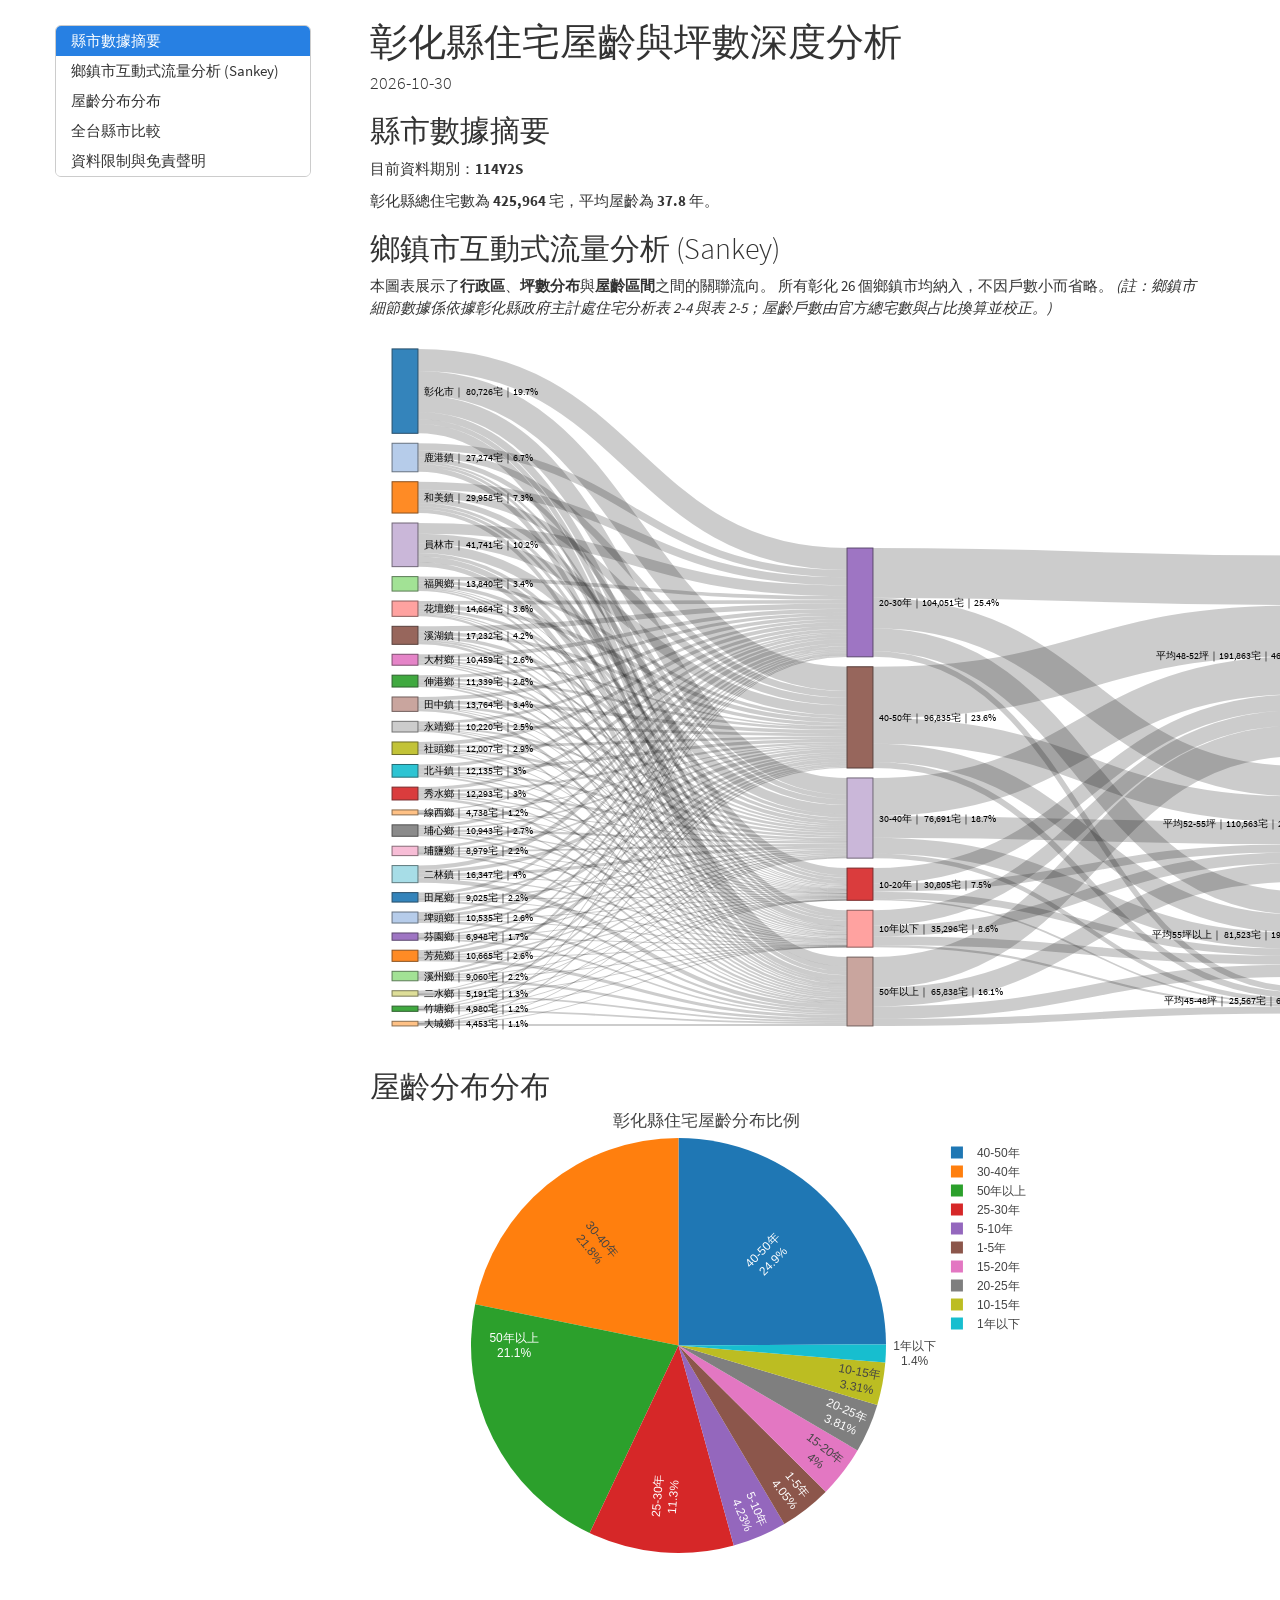
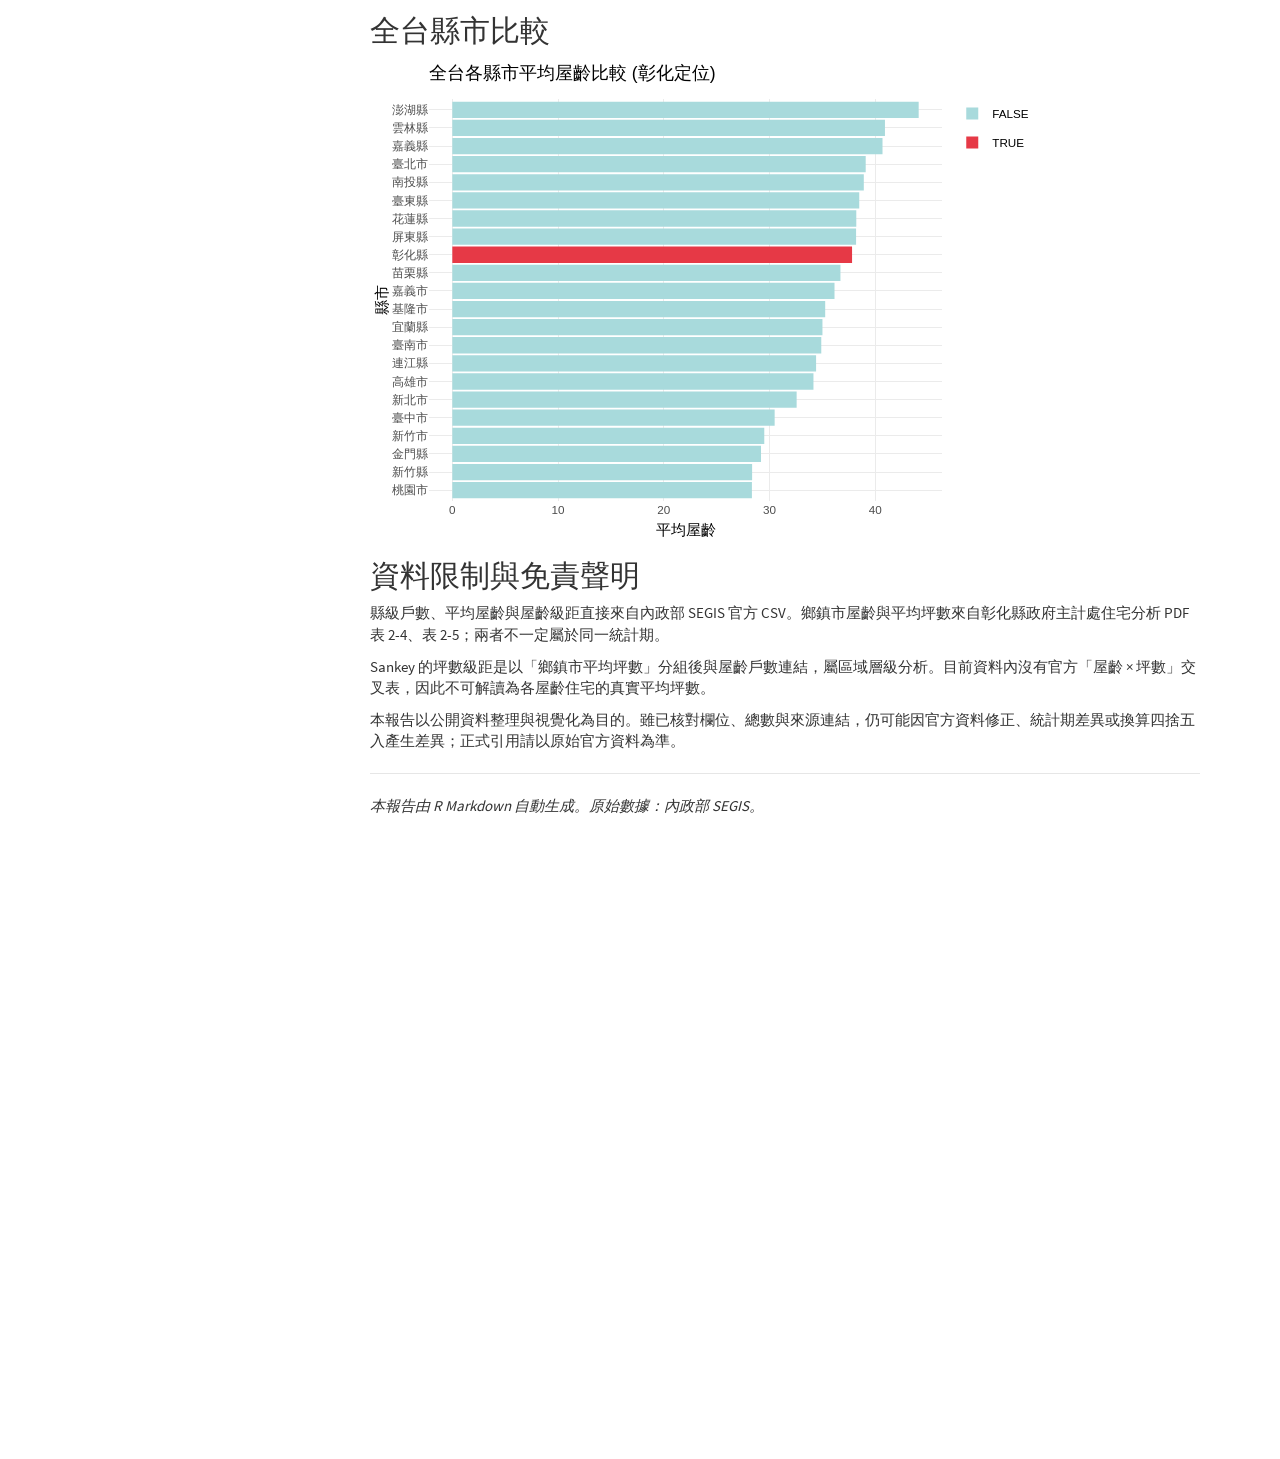
==== report.html @ a86b0c8d "Update SEGIS housing data and R report" ====
<!DOCTYPE html>

<html>

<head>

<meta charset="utf-8" />
<meta name="generator" content="pandoc" />
<meta http-equiv="X-UA-Compatible" content="IE=EDGE" />



<meta name="date" content="2026-10-30" />

<title>彰化縣住宅屋齡與坪數深度分析</title>

<script>// Pandoc 2.9 adds attributes on both header and div. We remove the former (to
// be compatible with the behavior of Pandoc < 2.8).
document.addEventListener('DOMContentLoaded', function(e) {
  var hs = document.querySelectorAll("div.section[class*='level'] > :first-child");
  var i, h, a;
  for (i = 0; i < hs.length; i++) {
    h = hs[i];
    if (!/^h[1-6]$/i.test(h.tagName)) continue;  // it should be a header h1-h6
    a = h.attributes;
    while (a.length > 0) h.removeAttribute(a[0].name);
  }
});
</script>
<script>/*! jQuery v3.6.0 | (c) OpenJS Foundation and other contributors | jquery.org/license */
!function(e,t){"use strict";"object"==typeof module&&"object"==typeof module.exports?module.exports=e.document?t(e,!0):function(e){if(!e.document)throw new Error("jQuery requires a window with a document");return t(e)}:t(e)}("undefined"!=typeof window?window:this,function(C,e){"use strict";var t=[],r=Object.getPrototypeOf,s=t.slice,g=t.flat?function(e){return t.flat.call(e)}:function(e){return t.concat.apply([],e)},u=t.push,i=t.indexOf,n={},o=n.toString,v=n.hasOwnProperty,a=v.toString,l=a.call(Object),y={},m=function(e){return"function"==typeof e&&"number"!=typeof e.nodeType&&"function"!=typeof e.item},x=function(e){return null!=e&&e===e.window},E=C.document,c={type:!0,src:!0,nonce:!0,noModule:!0};function b(e,t,n){var r,i,o=(n=n||E).createElement("script");if(o.text=e,t)for(r in c)(i=t[r]||t.getAttribute&&t.getAttribute(r))&&o.setAttribute(r,i);n.head.appendChild(o).parentNode.removeChild(o)}function w(e){return null==e?e+"":"object"==typeof e||"function"==typeof e?n[o.call(e)]||"object":typeof e}var f="3.6.0",S=function(e,t){return new S.fn.init(e,t)};function p(e){var t=!!e&&"length"in e&&e.length,n=w(e);return!m(e)&&!x(e)&&("array"===n||0===t||"number"==typeof t&&0<t&&t-1 in e)}S.fn=S.prototype={jquery:f,constructor:S,length:0,toArray:function(){return s.call(this)},get:function(e){return null==e?s.call(this):e<0?this[e+this.length]:this[e]},pushStack:function(e){var t=S.merge(this.constructor(),e);return t.prevObject=this,t},each:function(e){return S.each(this,e)},map:function(n){return this.pushStack(S.map(this,function(e,t){return n.call(e,t,e)}))},slice:function(){return this.pushStack(s.apply(this,arguments))},first:function(){return this.eq(0)},last:function(){return this.eq(-1)},even:function(){return this.pushStack(S.grep(this,function(e,t){return(t+1)%2}))},odd:function(){return this.pushStack(S.grep(this,function(e,t){return t%2}))},eq:function(e){var t=this.length,n=+e+(e<0?t:0);return this.pushStack(0<=n&&n<t?[this[n]]:[])},end:function(){return this.prevObject||this.constructor()},push:u,sort:t.sort,splice:t.splice},S.extend=S.fn.extend=function(){var e,t,n,r,i,o,a=arguments[0]||{},s=1,u=arguments.length,l=!1;for("boolean"==typeof a&&(l=a,a=arguments[s]||{},s++),"object"==typeof a||m(a)||(a={}),s===u&&(a=this,s--);s<u;s++)if(null!=(e=arguments[s]))for(t in e)r=e[t],"__proto__"!==t&&a!==r&&(l&&r&&(S.isPlainObject(r)||(i=Array.isArray(r)))?(n=a[t],o=i&&!Array.isArray(n)?[]:i||S.isPlainObject(n)?n:{},i=!1,a[t]=S.extend(l,o,r)):void 0!==r&&(a[t]=r));return a},S.extend({expando:"jQuery"+(f+Math.random()).replace(/\D/g,""),isReady:!0,error:function(e){throw new Error(e)},noop:function(){},isPlainObject:function(e){var t,n;return!(!e||"[object Object]"!==o.call(e))&&(!(t=r(e))||"function"==typeof(n=v.call(t,"constructor")&&t.constructor)&&a.call(n)===l)},isEmptyObject:function(e){var t;for(t in e)return!1;return!0},globalEval:function(e,t,n){b(e,{nonce:t&&t.nonce},n)},each:function(e,t){var n,r=0;if(p(e)){for(n=e.length;r<n;r++)if(!1===t.call(e[r],r,e[r]))break}else for(r in e)if(!1===t.call(e[r],r,e[r]))break;return e},makeArray:function(e,t){var n=t||[];return null!=e&&(p(Object(e))?S.merge(n,"string"==typeof e?[e]:e):u.call(n,e)),n},inArray:function(e,t,n){return null==t?-1:i.call(t,e,n)},merge:function(e,t){for(var n=+t.length,r=0,i=e.length;r<n;r++)e[i++]=t[r];return e.length=i,e},grep:function(e,t,n){for(var r=[],i=0,o=e.length,a=!n;i<o;i++)!t(e[i],i)!==a&&r.push(e[i]);return r},map:function(e,t,n){var r,i,o=0,a=[];if(p(e))for(r=e.length;o<r;o++)null!=(i=t(e[o],o,n))&&a.push(i);else for(o in e)null!=(i=t(e[o],o,n))&&a.push(i);return g(a)},guid:1,support:y}),"function"==typeof Symbol&&(S.fn[Symbol.iterator]=t[Symbol.iterator]),S.each("Boolean Number String Function Array Date RegExp Object Error Symbol".split(" "),function(e,t){n["[object "+t+"]"]=t.toLowerCase()});var d=function(n){var e,d,b,o,i,h,f,g,w,u,l,T,C,a,E,v,s,c,y,S="sizzle"+1*new Date,p=n.document,k=0,r=0,m=ue(),x=ue(),A=ue(),N=ue(),j=function(e,t){return e===t&&(l=!0),0},D={}.hasOwnProperty,t=[],q=t.pop,L=t.push,H=t.push,O=t.slice,P=function(e,t){for(var n=0,r=e.length;n<r;n++)if(e[n]===t)return n;return-1},R="checked|selected|async|autofocus|autoplay|controls|defer|disabled|hidden|ismap|loop|multiple|open|readonly|required|scoped",M="[\\x20\\t\\r\\n\\f]",I="(?:\\\\[\\da-fA-F]{1,6}"+M+"?|\\\\[^\\r\\n\\f]|[\\w-]|[^\0-\\x7f])+",W="\\["+M+"*("+I+")(?:"+M+"*([*^$|!~]?=)"+M+"*(?:'((?:\\\\.|[^\\\\'])*)'|\"((?:\\\\.|[^\\\\\"])*)\"|("+I+"))|)"+M+"*\\]",F=":("+I+")(?:\\((('((?:\\\\.|[^\\\\'])*)'|\"((?:\\\\.|[^\\\\\"])*)\")|((?:\\\\.|[^\\\\()[\\]]|"+W+")*)|.*)\\)|)",B=new RegExp(M+"+","g"),$=new RegExp("^"+M+"+|((?:^|[^\\\\])(?:\\\\.)*)"+M+"+$","g"),_=new RegExp("^"+M+"*,"+M+"*"),z=new RegExp("^"+M+"*([>+~]|"+M+")"+M+"*"),U=new RegExp(M+"|>"),X=new RegExp(F),V=new RegExp("^"+I+"$"),G={ID:new RegExp("^#("+I+")"),CLASS:new RegExp("^\\.("+I+")"),TAG:new RegExp("^("+I+"|[*])"),ATTR:new RegExp("^"+W),PSEUDO:new RegExp("^"+F),CHILD:new RegExp("^:(only|first|last|nth|nth-last)-(child|of-type)(?:\\("+M+"*(even|odd|(([+-]|)(\\d*)n|)"+M+"*(?:([+-]|)"+M+"*(\\d+)|))"+M+"*\\)|)","i"),bool:new RegExp("^(?:"+R+")$","i"),needsContext:new RegExp("^"+M+"*[>+~]|:(even|odd|eq|gt|lt|nth|first|last)(?:\\("+M+"*((?:-\\d)?\\d*)"+M+"*\\)|)(?=[^-]|$)","i")},Y=/HTML$/i,Q=/^(?:input|select|textarea|button)$/i,J=/^h\d$/i,K=/^[^{]+\{\s*\[native \w/,Z=/^(?:#([\w-]+)|(\w+)|\.([\w-]+))$/,ee=/[+~]/,te=new RegExp("\\\\[\\da-fA-F]{1,6}"+M+"?|\\\\([^\\r\\n\\f])","g"),ne=function(e,t){var n="0x"+e.slice(1)-65536;return t||(n<0?String.fromCharCode(n+65536):String.fromCharCode(n>>10|55296,1023&n|56320))},re=/([\0-\x1f\x7f]|^-?\d)|^-$|[^\0-\x1f\x7f-\uFFFF\w-]/g,ie=function(e,t){return t?"\0"===e?"\ufffd":e.slice(0,-1)+"\\"+e.charCodeAt(e.length-1).toString(16)+" ":"\\"+e},oe=function(){T()},ae=be(function(e){return!0===e.disabled&&"fieldset"===e.nodeName.toLowerCase()},{dir:"parentNode",next:"legend"});try{H.apply(t=O.call(p.childNodes),p.childNodes),t[p.childNodes.length].nodeType}catch(e){H={apply:t.length?function(e,t){L.apply(e,O.call(t))}:function(e,t){var n=e.length,r=0;while(e[n++]=t[r++]);e.length=n-1}}}function se(t,e,n,r){var i,o,a,s,u,l,c,f=e&&e.ownerDocument,p=e?e.nodeType:9;if(n=n||[],"string"!=typeof t||!t||1!==p&&9!==p&&11!==p)return n;if(!r&&(T(e),e=e||C,E)){if(11!==p&&(u=Z.exec(t)))if(i=u[1]){if(9===p){if(!(a=e.getElementById(i)))return n;if(a.id===i)return n.push(a),n}else if(f&&(a=f.getElementById(i))&&y(e,a)&&a.id===i)return n.push(a),n}else{if(u[2])return H.apply(n,e.getElementsByTagName(t)),n;if((i=u[3])&&d.getElementsByClassName&&e.getElementsByClassName)return H.apply(n,e.getElementsByClassName(i)),n}if(d.qsa&&!N[t+" "]&&(!v||!v.test(t))&&(1!==p||"object"!==e.nodeName.toLowerCase())){if(c=t,f=e,1===p&&(U.test(t)||z.test(t))){(f=ee.test(t)&&ye(e.parentNode)||e)===e&&d.scope||((s=e.getAttribute("id"))?s=s.replace(re,ie):e.setAttribute("id",s=S)),o=(l=h(t)).length;while(o--)l[o]=(s?"#"+s:":scope")+" "+xe(l[o]);c=l.join(",")}try{return H.apply(n,f.querySelectorAll(c)),n}catch(e){N(t,!0)}finally{s===S&&e.removeAttribute("id")}}}return g(t.replace($,"$1"),e,n,r)}function ue(){var r=[];return function e(t,n){return r.push(t+" ")>b.cacheLength&&delete e[r.shift()],e[t+" "]=n}}function le(e){return e[S]=!0,e}function ce(e){var t=C.createElement("fieldset");try{return!!e(t)}catch(e){return!1}finally{t.parentNode&&t.parentNode.removeChild(t),t=null}}function fe(e,t){var n=e.split("|"),r=n.length;while(r--)b.attrHandle[n[r]]=t}function pe(e,t){var n=t&&e,r=n&&1===e.nodeType&&1===t.nodeType&&e.sourceIndex-t.sourceIndex;if(r)return r;if(n)while(n=n.nextSibling)if(n===t)return-1;return e?1:-1}function de(t){return function(e){return"input"===e.nodeName.toLowerCase()&&e.type===t}}function he(n){return function(e){var t=e.nodeName.toLowerCase();return("input"===t||"button"===t)&&e.type===n}}function ge(t){return function(e){return"form"in e?e.parentNode&&!1===e.disabled?"label"in e?"label"in e.parentNode?e.parentNode.disabled===t:e.disabled===t:e.isDisabled===t||e.isDisabled!==!t&&ae(e)===t:e.disabled===t:"label"in e&&e.disabled===t}}function ve(a){return le(function(o){return o=+o,le(function(e,t){var n,r=a([],e.length,o),i=r.length;while(i--)e[n=r[i]]&&(e[n]=!(t[n]=e[n]))})})}function ye(e){return e&&"undefined"!=typeof e.getElementsByTagName&&e}for(e in d=se.support={},i=se.isXML=function(e){var t=e&&e.namespaceURI,n=e&&(e.ownerDocument||e).documentElement;return!Y.test(t||n&&n.nodeName||"HTML")},T=se.setDocument=function(e){var t,n,r=e?e.ownerDocument||e:p;return r!=C&&9===r.nodeType&&r.documentElement&&(a=(C=r).documentElement,E=!i(C),p!=C&&(n=C.defaultView)&&n.top!==n&&(n.addEventListener?n.addEventListener("unload",oe,!1):n.attachEvent&&n.attachEvent("onunload",oe)),d.scope=ce(function(e){return a.appendChild(e).appendChild(C.createElement("div")),"undefined"!=typeof e.querySelectorAll&&!e.querySelectorAll(":scope fieldset div").length}),d.attributes=ce(function(e){return e.className="i",!e.getAttribute("className")}),d.getElementsByTagName=ce(function(e){return e.appendChild(C.createComment("")),!e.getElementsByTagName("*").length}),d.getElementsByClassName=K.test(C.getElementsByClassName),d.getById=ce(function(e){return a.appendChild(e).id=S,!C.getElementsByName||!C.getElementsByName(S).length}),d.getById?(b.filter.ID=function(e){var t=e.replace(te,ne);return function(e){return e.getAttribute("id")===t}},b.find.ID=function(e,t){if("undefined"!=typeof t.getElementById&&E){var n=t.getElementById(e);return n?[n]:[]}}):(b.filter.ID=function(e){var n=e.replace(te,ne);return function(e){var t="undefined"!=typeof e.getAttributeNode&&e.getAttributeNode("id");return t&&t.value===n}},b.find.ID=function(e,t){if("undefined"!=typeof t.getElementById&&E){var n,r,i,o=t.getElementById(e);if(o){if((n=o.getAttributeNode("id"))&&n.value===e)return[o];i=t.getElementsByName(e),r=0;while(o=i[r++])if((n=o.getAttributeNode("id"))&&n.value===e)return[o]}return[]}}),b.find.TAG=d.getElementsByTagName?function(e,t){return"undefined"!=typeof t.getElementsByTagName?t.getElementsByTagName(e):d.qsa?t.querySelectorAll(e):void 0}:function(e,t){var n,r=[],i=0,o=t.getElementsByTagName(e);if("*"===e){while(n=o[i++])1===n.nodeType&&r.push(n);return r}return o},b.find.CLASS=d.getElementsByClassName&&function(e,t){if("undefined"!=typeof t.getElementsByClassName&&E)return t.getElementsByClassName(e)},s=[],v=[],(d.qsa=K.test(C.querySelectorAll))&&(ce(function(e){var t;a.appendChild(e).innerHTML="<a id='"+S+"'></a><select id='"+S+"-\r\\' msallowcapture=''><option selected=''></option></select>",e.querySelectorAll("[msallowcapture^='']").length&&v.push("[*^$]="+M+"*(?:''|\"\")"),e.querySelectorAll("[selected]").length||v.push("\\["+M+"*(?:value|"+R+")"),e.querySelectorAll("[id~="+S+"-]").length||v.push("~="),(t=C.createElement("input")).setAttribute("name",""),e.appendChild(t),e.querySelectorAll("[name='']").length||v.push("\\["+M+"*name"+M+"*="+M+"*(?:''|\"\")"),e.querySelectorAll(":checked").length||v.push(":checked"),e.querySelectorAll("a#"+S+"+*").length||v.push(".#.+[+~]"),e.querySelectorAll("\\\f"),v.push("[\\r\\n\\f]")}),ce(function(e){e.innerHTML="<a href='' disabled='disabled'></a><select disabled='disabled'><option/></select>";var t=C.createElement("input");t.setAttribute("type","hidden"),e.appendChild(t).setAttribute("name","D"),e.querySelectorAll("[name=d]").length&&v.push("name"+M+"*[*^$|!~]?="),2!==e.querySelectorAll(":enabled").length&&v.push(":enabled",":disabled"),a.appendChild(e).disabled=!0,2!==e.querySelectorAll(":disabled").length&&v.push(":enabled",":disabled"),e.querySelectorAll("*,:x"),v.push(",.*:")})),(d.matchesSelector=K.test(c=a.matches||a.webkitMatchesSelector||a.mozMatchesSelector||a.oMatchesSelector||a.msMatchesSelector))&&ce(function(e){d.disconnectedMatch=c.call(e,"*"),c.call(e,"[s!='']:x"),s.push("!=",F)}),v=v.length&&new RegExp(v.join("|")),s=s.length&&new RegExp(s.join("|")),t=K.test(a.compareDocumentPosition),y=t||K.test(a.contains)?function(e,t){var n=9===e.nodeType?e.documentElement:e,r=t&&t.parentNode;return e===r||!(!r||1!==r.nodeType||!(n.contains?n.contains(r):e.compareDocumentPosition&&16&e.compareDocumentPosition(r)))}:function(e,t){if(t)while(t=t.parentNode)if(t===e)return!0;return!1},j=t?function(e,t){if(e===t)return l=!0,0;var n=!e.compareDocumentPosition-!t.compareDocumentPosition;return n||(1&(n=(e.ownerDocument||e)==(t.ownerDocument||t)?e.compareDocumentPosition(t):1)||!d.sortDetached&&t.compareDocumentPosition(e)===n?e==C||e.ownerDocument==p&&y(p,e)?-1:t==C||t.ownerDocument==p&&y(p,t)?1:u?P(u,e)-P(u,t):0:4&n?-1:1)}:function(e,t){if(e===t)return l=!0,0;var n,r=0,i=e.parentNode,o=t.parentNode,a=[e],s=[t];if(!i||!o)return e==C?-1:t==C?1:i?-1:o?1:u?P(u,e)-P(u,t):0;if(i===o)return pe(e,t);n=e;while(n=n.parentNode)a.unshift(n);n=t;while(n=n.parentNode)s.unshift(n);while(a[r]===s[r])r++;return r?pe(a[r],s[r]):a[r]==p?-1:s[r]==p?1:0}),C},se.matches=function(e,t){return se(e,null,null,t)},se.matchesSelector=function(e,t){if(T(e),d.matchesSelector&&E&&!N[t+" "]&&(!s||!s.test(t))&&(!v||!v.test(t)))try{var n=c.call(e,t);if(n||d.disconnectedMatch||e.document&&11!==e.document.nodeType)return n}catch(e){N(t,!0)}return 0<se(t,C,null,[e]).length},se.contains=function(e,t){return(e.ownerDocument||e)!=C&&T(e),y(e,t)},se.attr=function(e,t){(e.ownerDocument||e)!=C&&T(e);var n=b.attrHandle[t.toLowerCase()],r=n&&D.call(b.attrHandle,t.toLowerCase())?n(e,t,!E):void 0;return void 0!==r?r:d.attributes||!E?e.getAttribute(t):(r=e.getAttributeNode(t))&&r.specified?r.value:null},se.escape=function(e){return(e+"").replace(re,ie)},se.error=function(e){throw new Error("Syntax error, unrecognized expression: "+e)},se.uniqueSort=function(e){var t,n=[],r=0,i=0;if(l=!d.detectDuplicates,u=!d.sortStable&&e.slice(0),e.sort(j),l){while(t=e[i++])t===e[i]&&(r=n.push(i));while(r--)e.splice(n[r],1)}return u=null,e},o=se.getText=function(e){var t,n="",r=0,i=e.nodeType;if(i){if(1===i||9===i||11===i){if("string"==typeof e.textContent)return e.textContent;for(e=e.firstChild;e;e=e.nextSibling)n+=o(e)}else if(3===i||4===i)return e.nodeValue}else while(t=e[r++])n+=o(t);return n},(b=se.selectors={cacheLength:50,createPseudo:le,match:G,attrHandle:{},find:{},relative:{">":{dir:"parentNode",first:!0}," ":{dir:"parentNode"},"+":{dir:"previousSibling",first:!0},"~":{dir:"previousSibling"}},preFilter:{ATTR:function(e){return e[1]=e[1].replace(te,ne),e[3]=(e[3]||e[4]||e[5]||"").replace(te,ne),"~="===e[2]&&(e[3]=" "+e[3]+" "),e.slice(0,4)},CHILD:function(e){return e[1]=e[1].toLowerCase(),"nth"===e[1].slice(0,3)?(e[3]||se.error(e[0]),e[4]=+(e[4]?e[5]+(e[6]||1):2*("even"===e[3]||"odd"===e[3])),e[5]=+(e[7]+e[8]||"odd"===e[3])):e[3]&&se.error(e[0]),e},PSEUDO:function(e){var t,n=!e[6]&&e[2];return G.CHILD.test(e[0])?null:(e[3]?e[2]=e[4]||e[5]||"":n&&X.test(n)&&(t=h(n,!0))&&(t=n.indexOf(")",n.length-t)-n.length)&&(e[0]=e[0].slice(0,t),e[2]=n.slice(0,t)),e.slice(0,3))}},filter:{TAG:function(e){var t=e.replace(te,ne).toLowerCase();return"*"===e?function(){return!0}:function(e){return e.nodeName&&e.nodeName.toLowerCase()===t}},CLASS:function(e){var t=m[e+" "];return t||(t=new RegExp("(^|"+M+")"+e+"("+M+"|$)"))&&m(e,function(e){return t.test("string"==typeof e.className&&e.className||"undefined"!=typeof e.getAttribute&&e.getAttribute("class")||"")})},ATTR:function(n,r,i){return function(e){var t=se.attr(e,n);return null==t?"!="===r:!r||(t+="","="===r?t===i:"!="===r?t!==i:"^="===r?i&&0===t.indexOf(i):"*="===r?i&&-1<t.indexOf(i):"$="===r?i&&t.slice(-i.length)===i:"~="===r?-1<(" "+t.replace(B," ")+" ").indexOf(i):"|="===r&&(t===i||t.slice(0,i.length+1)===i+"-"))}},CHILD:function(h,e,t,g,v){var y="nth"!==h.slice(0,3),m="last"!==h.slice(-4),x="of-type"===e;return 1===g&&0===v?function(e){return!!e.parentNode}:function(e,t,n){var r,i,o,a,s,u,l=y!==m?"nextSibling":"previousSibling",c=e.parentNode,f=x&&e.nodeName.toLowerCase(),p=!n&&!x,d=!1;if(c){if(y){while(l){a=e;while(a=a[l])if(x?a.nodeName.toLowerCase()===f:1===a.nodeType)return!1;u=l="only"===h&&!u&&"nextSibling"}return!0}if(u=[m?c.firstChild:c.lastChild],m&&p){d=(s=(r=(i=(o=(a=c)[S]||(a[S]={}))[a.uniqueID]||(o[a.uniqueID]={}))[h]||[])[0]===k&&r[1])&&r[2],a=s&&c.childNodes[s];while(a=++s&&a&&a[l]||(d=s=0)||u.pop())if(1===a.nodeType&&++d&&a===e){i[h]=[k,s,d];break}}else if(p&&(d=s=(r=(i=(o=(a=e)[S]||(a[S]={}))[a.uniqueID]||(o[a.uniqueID]={}))[h]||[])[0]===k&&r[1]),!1===d)while(a=++s&&a&&a[l]||(d=s=0)||u.pop())if((x?a.nodeName.toLowerCase()===f:1===a.nodeType)&&++d&&(p&&((i=(o=a[S]||(a[S]={}))[a.uniqueID]||(o[a.uniqueID]={}))[h]=[k,d]),a===e))break;return(d-=v)===g||d%g==0&&0<=d/g}}},PSEUDO:function(e,o){var t,a=b.pseudos[e]||b.setFilters[e.toLowerCase()]||se.error("unsupported pseudo: "+e);return a[S]?a(o):1<a.length?(t=[e,e,"",o],b.setFilters.hasOwnProperty(e.toLowerCase())?le(function(e,t){var n,r=a(e,o),i=r.length;while(i--)e[n=P(e,r[i])]=!(t[n]=r[i])}):function(e){return a(e,0,t)}):a}},pseudos:{not:le(function(e){var r=[],i=[],s=f(e.replace($,"$1"));return s[S]?le(function(e,t,n,r){var i,o=s(e,null,r,[]),a=e.length;while(a--)(i=o[a])&&(e[a]=!(t[a]=i))}):function(e,t,n){return r[0]=e,s(r,null,n,i),r[0]=null,!i.pop()}}),has:le(function(t){return function(e){return 0<se(t,e).length}}),contains:le(function(t){return t=t.replace(te,ne),function(e){return-1<(e.textContent||o(e)).indexOf(t)}}),lang:le(function(n){return V.test(n||"")||se.error("unsupported lang: "+n),n=n.replace(te,ne).toLowerCase(),function(e){var t;do{if(t=E?e.lang:e.getAttribute("xml:lang")||e.getAttribute("lang"))return(t=t.toLowerCase())===n||0===t.indexOf(n+"-")}while((e=e.parentNode)&&1===e.nodeType);return!1}}),target:function(e){var t=n.location&&n.location.hash;return t&&t.slice(1)===e.id},root:function(e){return e===a},focus:function(e){return e===C.activeElement&&(!C.hasFocus||C.hasFocus())&&!!(e.type||e.href||~e.tabIndex)},enabled:ge(!1),disabled:ge(!0),checked:function(e){var t=e.nodeName.toLowerCase();return"input"===t&&!!e.checked||"option"===t&&!!e.selected},selected:function(e){return e.parentNode&&e.parentNode.selectedIndex,!0===e.selected},empty:function(e){for(e=e.firstChild;e;e=e.nextSibling)if(e.nodeType<6)return!1;return!0},parent:function(e){return!b.pseudos.empty(e)},header:function(e){return J.test(e.nodeName)},input:function(e){return Q.test(e.nodeName)},button:function(e){var t=e.nodeName.toLowerCase();return"input"===t&&"button"===e.type||"button"===t},text:function(e){var t;return"input"===e.nodeName.toLowerCase()&&"text"===e.type&&(null==(t=e.getAttribute("type"))||"text"===t.toLowerCase())},first:ve(function(){return[0]}),last:ve(function(e,t){return[t-1]}),eq:ve(function(e,t,n){return[n<0?n+t:n]}),even:ve(function(e,t){for(var n=0;n<t;n+=2)e.push(n);return e}),odd:ve(function(e,t){for(var n=1;n<t;n+=2)e.push(n);return e}),lt:ve(function(e,t,n){for(var r=n<0?n+t:t<n?t:n;0<=--r;)e.push(r);return e}),gt:ve(function(e,t,n){for(var r=n<0?n+t:n;++r<t;)e.push(r);return e})}}).pseudos.nth=b.pseudos.eq,{radio:!0,checkbox:!0,file:!0,password:!0,image:!0})b.pseudos[e]=de(e);for(e in{submit:!0,reset:!0})b.pseudos[e]=he(e);function me(){}function xe(e){for(var t=0,n=e.length,r="";t<n;t++)r+=e[t].value;return r}function be(s,e,t){var u=e.dir,l=e.next,c=l||u,f=t&&"parentNode"===c,p=r++;return e.first?function(e,t,n){while(e=e[u])if(1===e.nodeType||f)return s(e,t,n);return!1}:function(e,t,n){var r,i,o,a=[k,p];if(n){while(e=e[u])if((1===e.nodeType||f)&&s(e,t,n))return!0}else while(e=e[u])if(1===e.nodeType||f)if(i=(o=e[S]||(e[S]={}))[e.uniqueID]||(o[e.uniqueID]={}),l&&l===e.nodeName.toLowerCase())e=e[u]||e;else{if((r=i[c])&&r[0]===k&&r[1]===p)return a[2]=r[2];if((i[c]=a)[2]=s(e,t,n))return!0}return!1}}function we(i){return 1<i.length?function(e,t,n){var r=i.length;while(r--)if(!i[r](e,t,n))return!1;return!0}:i[0]}function Te(e,t,n,r,i){for(var o,a=[],s=0,u=e.length,l=null!=t;s<u;s++)(o=e[s])&&(n&&!n(o,r,i)||(a.push(o),l&&t.push(s)));return a}function Ce(d,h,g,v,y,e){return v&&!v[S]&&(v=Ce(v)),y&&!y[S]&&(y=Ce(y,e)),le(function(e,t,n,r){var i,o,a,s=[],u=[],l=t.length,c=e||function(e,t,n){for(var r=0,i=t.length;r<i;r++)se(e,t[r],n);return n}(h||"*",n.nodeType?[n]:n,[]),f=!d||!e&&h?c:Te(c,s,d,n,r),p=g?y||(e?d:l||v)?[]:t:f;if(g&&g(f,p,n,r),v){i=Te(p,u),v(i,[],n,r),o=i.length;while(o--)(a=i[o])&&(p[u[o]]=!(f[u[o]]=a))}if(e){if(y||d){if(y){i=[],o=p.length;while(o--)(a=p[o])&&i.push(f[o]=a);y(null,p=[],i,r)}o=p.length;while(o--)(a=p[o])&&-1<(i=y?P(e,a):s[o])&&(e[i]=!(t[i]=a))}}else p=Te(p===t?p.splice(l,p.length):p),y?y(null,t,p,r):H.apply(t,p)})}function Ee(e){for(var i,t,n,r=e.length,o=b.relative[e[0].type],a=o||b.relative[" "],s=o?1:0,u=be(function(e){return e===i},a,!0),l=be(function(e){return-1<P(i,e)},a,!0),c=[function(e,t,n){var r=!o&&(n||t!==w)||((i=t).nodeType?u(e,t,n):l(e,t,n));return i=null,r}];s<r;s++)if(t=b.relative[e[s].type])c=[be(we(c),t)];else{if((t=b.filter[e[s].type].apply(null,e[s].matches))[S]){for(n=++s;n<r;n++)if(b.relative[e[n].type])break;return Ce(1<s&&we(c),1<s&&xe(e.slice(0,s-1).concat({value:" "===e[s-2].type?"*":""})).replace($,"$1"),t,s<n&&Ee(e.slice(s,n)),n<r&&Ee(e=e.slice(n)),n<r&&xe(e))}c.push(t)}return we(c)}return me.prototype=b.filters=b.pseudos,b.setFilters=new me,h=se.tokenize=function(e,t){var n,r,i,o,a,s,u,l=x[e+" "];if(l)return t?0:l.slice(0);a=e,s=[],u=b.preFilter;while(a){for(o in n&&!(r=_.exec(a))||(r&&(a=a.slice(r[0].length)||a),s.push(i=[])),n=!1,(r=z.exec(a))&&(n=r.shift(),i.push({value:n,type:r[0].replace($," ")}),a=a.slice(n.length)),b.filter)!(r=G[o].exec(a))||u[o]&&!(r=u[o](r))||(n=r.shift(),i.push({value:n,type:o,matches:r}),a=a.slice(n.length));if(!n)break}return t?a.length:a?se.error(e):x(e,s).slice(0)},f=se.compile=function(e,t){var n,v,y,m,x,r,i=[],o=[],a=A[e+" "];if(!a){t||(t=h(e)),n=t.length;while(n--)(a=Ee(t[n]))[S]?i.push(a):o.push(a);(a=A(e,(v=o,m=0<(y=i).length,x=0<v.length,r=function(e,t,n,r,i){var o,a,s,u=0,l="0",c=e&&[],f=[],p=w,d=e||x&&b.find.TAG("*",i),h=k+=null==p?1:Math.random()||.1,g=d.length;for(i&&(w=t==C||t||i);l!==g&&null!=(o=d[l]);l++){if(x&&o){a=0,t||o.ownerDocument==C||(T(o),n=!E);while(s=v[a++])if(s(o,t||C,n)){r.push(o);break}i&&(k=h)}m&&((o=!s&&o)&&u--,e&&c.push(o))}if(u+=l,m&&l!==u){a=0;while(s=y[a++])s(c,f,t,n);if(e){if(0<u)while(l--)c[l]||f[l]||(f[l]=q.call(r));f=Te(f)}H.apply(r,f),i&&!e&&0<f.length&&1<u+y.length&&se.uniqueSort(r)}return i&&(k=h,w=p),c},m?le(r):r))).selector=e}return a},g=se.select=function(e,t,n,r){var i,o,a,s,u,l="function"==typeof e&&e,c=!r&&h(e=l.selector||e);if(n=n||[],1===c.length){if(2<(o=c[0]=c[0].slice(0)).length&&"ID"===(a=o[0]).type&&9===t.nodeType&&E&&b.relative[o[1].type]){if(!(t=(b.find.ID(a.matches[0].replace(te,ne),t)||[])[0]))return n;l&&(t=t.parentNode),e=e.slice(o.shift().value.length)}i=G.needsContext.test(e)?0:o.length;while(i--){if(a=o[i],b.relative[s=a.type])break;if((u=b.find[s])&&(r=u(a.matches[0].replace(te,ne),ee.test(o[0].type)&&ye(t.parentNode)||t))){if(o.splice(i,1),!(e=r.length&&xe(o)))return H.apply(n,r),n;break}}}return(l||f(e,c))(r,t,!E,n,!t||ee.test(e)&&ye(t.parentNode)||t),n},d.sortStable=S.split("").sort(j).join("")===S,d.detectDuplicates=!!l,T(),d.sortDetached=ce(function(e){return 1&e.compareDocumentPosition(C.createElement("fieldset"))}),ce(function(e){return e.innerHTML="<a href='#'></a>","#"===e.firstChild.getAttribute("href")})||fe("type|href|height|width",function(e,t,n){if(!n)return e.getAttribute(t,"type"===t.toLowerCase()?1:2)}),d.attributes&&ce(function(e){return e.innerHTML="<input/>",e.firstChild.setAttribute("value",""),""===e.firstChild.getAttribute("value")})||fe("value",function(e,t,n){if(!n&&"input"===e.nodeName.toLowerCase())return e.defaultValue}),ce(function(e){return null==e.getAttribute("disabled")})||fe(R,function(e,t,n){var r;if(!n)return!0===e[t]?t.toLowerCase():(r=e.getAttributeNode(t))&&r.specified?r.value:null}),se}(C);S.find=d,S.expr=d.selectors,S.expr[":"]=S.expr.pseudos,S.uniqueSort=S.unique=d.uniqueSort,S.text=d.getText,S.isXMLDoc=d.isXML,S.contains=d.contains,S.escapeSelector=d.escape;var h=function(e,t,n){var r=[],i=void 0!==n;while((e=e[t])&&9!==e.nodeType)if(1===e.nodeType){if(i&&S(e).is(n))break;r.push(e)}return r},T=function(e,t){for(var n=[];e;e=e.nextSibling)1===e.nodeType&&e!==t&&n.push(e);return n},k=S.expr.match.needsContext;function A(e,t){return e.nodeName&&e.nodeName.toLowerCase()===t.toLowerCase()}var N=/^<([a-z][^\/\0>:\x20\t\r\n\f]*)[\x20\t\r\n\f]*\/?>(?:<\/\1>|)$/i;function j(e,n,r){return m(n)?S.grep(e,function(e,t){return!!n.call(e,t,e)!==r}):n.nodeType?S.grep(e,function(e){return e===n!==r}):"string"!=typeof n?S.grep(e,function(e){return-1<i.call(n,e)!==r}):S.filter(n,e,r)}S.filter=function(e,t,n){var r=t[0];return n&&(e=":not("+e+")"),1===t.length&&1===r.nodeType?S.find.matchesSelector(r,e)?[r]:[]:S.find.matches(e,S.grep(t,function(e){return 1===e.nodeType}))},S.fn.extend({find:function(e){var t,n,r=this.length,i=this;if("string"!=typeof e)return this.pushStack(S(e).filter(function(){for(t=0;t<r;t++)if(S.contains(i[t],this))return!0}));for(n=this.pushStack([]),t=0;t<r;t++)S.find(e,i[t],n);return 1<r?S.uniqueSort(n):n},filter:function(e){return this.pushStack(j(this,e||[],!1))},not:function(e){return this.pushStack(j(this,e||[],!0))},is:function(e){return!!j(this,"string"==typeof e&&k.test(e)?S(e):e||[],!1).length}});var D,q=/^(?:\s*(<[\w\W]+>)[^>]*|#([\w-]+))$/;(S.fn.init=function(e,t,n){var r,i;if(!e)return this;if(n=n||D,"string"==typeof e){if(!(r="<"===e[0]&&">"===e[e.length-1]&&3<=e.length?[null,e,null]:q.exec(e))||!r[1]&&t)return!t||t.jquery?(t||n).find(e):this.constructor(t).find(e);if(r[1]){if(t=t instanceof S?t[0]:t,S.merge(this,S.parseHTML(r[1],t&&t.nodeType?t.ownerDocument||t:E,!0)),N.test(r[1])&&S.isPlainObject(t))for(r in t)m(this[r])?this[r](t[r]):this.attr(r,t[r]);return this}return(i=E.getElementById(r[2]))&&(this[0]=i,this.length=1),this}return e.nodeType?(this[0]=e,this.length=1,this):m(e)?void 0!==n.ready?n.ready(e):e(S):S.makeArray(e,this)}).prototype=S.fn,D=S(E);var L=/^(?:parents|prev(?:Until|All))/,H={children:!0,contents:!0,next:!0,prev:!0};function O(e,t){while((e=e[t])&&1!==e.nodeType);return e}S.fn.extend({has:function(e){var t=S(e,this),n=t.length;return this.filter(function(){for(var e=0;e<n;e++)if(S.contains(this,t[e]))return!0})},closest:function(e,t){var n,r=0,i=this.length,o=[],a="string"!=typeof e&&S(e);if(!k.test(e))for(;r<i;r++)for(n=this[r];n&&n!==t;n=n.parentNode)if(n.nodeType<11&&(a?-1<a.index(n):1===n.nodeType&&S.find.matchesSelector(n,e))){o.push(n);break}return this.pushStack(1<o.length?S.uniqueSort(o):o)},index:function(e){return e?"string"==typeof e?i.call(S(e),this[0]):i.call(this,e.jquery?e[0]:e):this[0]&&this[0].parentNode?this.first().prevAll().length:-1},add:function(e,t){return this.pushStack(S.uniqueSort(S.merge(this.get(),S(e,t))))},addBack:function(e){return this.add(null==e?this.prevObject:this.prevObject.filter(e))}}),S.each({parent:function(e){var t=e.parentNode;return t&&11!==t.nodeType?t:null},parents:function(e){return h(e,"parentNode")},parentsUntil:function(e,t,n){return h(e,"parentNode",n)},next:function(e){return O(e,"nextSibling")},prev:function(e){return O(e,"previousSibling")},nextAll:function(e){return h(e,"nextSibling")},prevAll:function(e){return h(e,"previousSibling")},nextUntil:function(e,t,n){return h(e,"nextSibling",n)},prevUntil:function(e,t,n){return h(e,"previousSibling",n)},siblings:function(e){return T((e.parentNode||{}).firstChild,e)},children:function(e){return T(e.firstChild)},contents:function(e){return null!=e.contentDocument&&r(e.contentDocument)?e.contentDocument:(A(e,"template")&&(e=e.content||e),S.merge([],e.childNodes))}},function(r,i){S.fn[r]=function(e,t){var n=S.map(this,i,e);return"Until"!==r.slice(-5)&&(t=e),t&&"string"==typeof t&&(n=S.filter(t,n)),1<this.length&&(H[r]||S.uniqueSort(n),L.test(r)&&n.reverse()),this.pushStack(n)}});var P=/[^\x20\t\r\n\f]+/g;function R(e){return e}function M(e){throw e}function I(e,t,n,r){var i;try{e&&m(i=e.promise)?i.call(e).done(t).fail(n):e&&m(i=e.then)?i.call(e,t,n):t.apply(void 0,[e].slice(r))}catch(e){n.apply(void 0,[e])}}S.Callbacks=function(r){var e,n;r="string"==typeof r?(e=r,n={},S.each(e.match(P)||[],function(e,t){n[t]=!0}),n):S.extend({},r);var i,t,o,a,s=[],u=[],l=-1,c=function(){for(a=a||r.once,o=i=!0;u.length;l=-1){t=u.shift();while(++l<s.length)!1===s[l].apply(t[0],t[1])&&r.stopOnFalse&&(l=s.length,t=!1)}r.memory||(t=!1),i=!1,a&&(s=t?[]:"")},f={add:function(){return s&&(t&&!i&&(l=s.length-1,u.push(t)),function n(e){S.each(e,function(e,t){m(t)?r.unique&&f.has(t)||s.push(t):t&&t.length&&"string"!==w(t)&&n(t)})}(arguments),t&&!i&&c()),this},remove:function(){return S.each(arguments,function(e,t){var n;while(-1<(n=S.inArray(t,s,n)))s.splice(n,1),n<=l&&l--}),this},has:function(e){return e?-1<S.inArray(e,s):0<s.length},empty:function(){return s&&(s=[]),this},disable:function(){return a=u=[],s=t="",this},disabled:function(){return!s},lock:function(){return a=u=[],t||i||(s=t=""),this},locked:function(){return!!a},fireWith:function(e,t){return a||(t=[e,(t=t||[]).slice?t.slice():t],u.push(t),i||c()),this},fire:function(){return f.fireWith(this,arguments),this},fired:function(){return!!o}};return f},S.extend({Deferred:function(e){var o=[["notify","progress",S.Callbacks("memory"),S.Callbacks("memory"),2],["resolve","done",S.Callbacks("once memory"),S.Callbacks("once memory"),0,"resolved"],["reject","fail",S.Callbacks("once memory"),S.Callbacks("once memory"),1,"rejected"]],i="pending",a={state:function(){return i},always:function(){return s.done(arguments).fail(arguments),this},"catch":function(e){return a.then(null,e)},pipe:function(){var i=arguments;return S.Deferred(function(r){S.each(o,function(e,t){var n=m(i[t[4]])&&i[t[4]];s[t[1]](function(){var e=n&&n.apply(this,arguments);e&&m(e.promise)?e.promise().progress(r.notify).done(r.resolve).fail(r.reject):r[t[0]+"With"](this,n?[e]:arguments)})}),i=null}).promise()},then:function(t,n,r){var u=0;function l(i,o,a,s){return function(){var n=this,r=arguments,e=function(){var e,t;if(!(i<u)){if((e=a.apply(n,r))===o.promise())throw new TypeError("Thenable self-resolution");t=e&&("object"==typeof e||"function"==typeof e)&&e.then,m(t)?s?t.call(e,l(u,o,R,s),l(u,o,M,s)):(u++,t.call(e,l(u,o,R,s),l(u,o,M,s),l(u,o,R,o.notifyWith))):(a!==R&&(n=void 0,r=[e]),(s||o.resolveWith)(n,r))}},t=s?e:function(){try{e()}catch(e){S.Deferred.exceptionHook&&S.Deferred.exceptionHook(e,t.stackTrace),u<=i+1&&(a!==M&&(n=void 0,r=[e]),o.rejectWith(n,r))}};i?t():(S.Deferred.getStackHook&&(t.stackTrace=S.Deferred.getStackHook()),C.setTimeout(t))}}return S.Deferred(function(e){o[0][3].add(l(0,e,m(r)?r:R,e.notifyWith)),o[1][3].add(l(0,e,m(t)?t:R)),o[2][3].add(l(0,e,m(n)?n:M))}).promise()},promise:function(e){return null!=e?S.extend(e,a):a}},s={};return S.each(o,function(e,t){var n=t[2],r=t[5];a[t[1]]=n.add,r&&n.add(function(){i=r},o[3-e][2].disable,o[3-e][3].disable,o[0][2].lock,o[0][3].lock),n.add(t[3].fire),s[t[0]]=function(){return s[t[0]+"With"](this===s?void 0:this,arguments),this},s[t[0]+"With"]=n.fireWith}),a.promise(s),e&&e.call(s,s),s},when:function(e){var n=arguments.length,t=n,r=Array(t),i=s.call(arguments),o=S.Deferred(),a=function(t){return function(e){r[t]=this,i[t]=1<arguments.length?s.call(arguments):e,--n||o.resolveWith(r,i)}};if(n<=1&&(I(e,o.done(a(t)).resolve,o.reject,!n),"pending"===o.state()||m(i[t]&&i[t].then)))return o.then();while(t--)I(i[t],a(t),o.reject);return o.promise()}});var W=/^(Eval|Internal|Range|Reference|Syntax|Type|URI)Error$/;S.Deferred.exceptionHook=function(e,t){C.console&&C.console.warn&&e&&W.test(e.name)&&C.console.warn("jQuery.Deferred exception: "+e.message,e.stack,t)},S.readyException=function(e){C.setTimeout(function(){throw e})};var F=S.Deferred();function B(){E.removeEventListener("DOMContentLoaded",B),C.removeEventListener("load",B),S.ready()}S.fn.ready=function(e){return F.then(e)["catch"](function(e){S.readyException(e)}),this},S.extend({isReady:!1,readyWait:1,ready:function(e){(!0===e?--S.readyWait:S.isReady)||(S.isReady=!0)!==e&&0<--S.readyWait||F.resolveWith(E,[S])}}),S.ready.then=F.then,"complete"===E.readyState||"loading"!==E.readyState&&!E.documentElement.doScroll?C.setTimeout(S.ready):(E.addEventListener("DOMContentLoaded",B),C.addEventListener("load",B));var $=function(e,t,n,r,i,o,a){var s=0,u=e.length,l=null==n;if("object"===w(n))for(s in i=!0,n)$(e,t,s,n[s],!0,o,a);else if(void 0!==r&&(i=!0,m(r)||(a=!0),l&&(a?(t.call(e,r),t=null):(l=t,t=function(e,t,n){return l.call(S(e),n)})),t))for(;s<u;s++)t(e[s],n,a?r:r.call(e[s],s,t(e[s],n)));return i?e:l?t.call(e):u?t(e[0],n):o},_=/^-ms-/,z=/-([a-z])/g;function U(e,t){return t.toUpperCase()}function X(e){return e.replace(_,"ms-").replace(z,U)}var V=function(e){return 1===e.nodeType||9===e.nodeType||!+e.nodeType};function G(){this.expando=S.expando+G.uid++}G.uid=1,G.prototype={cache:function(e){var t=e[this.expando];return t||(t={},V(e)&&(e.nodeType?e[this.expando]=t:Object.defineProperty(e,this.expando,{value:t,configurable:!0}))),t},set:function(e,t,n){var r,i=this.cache(e);if("string"==typeof t)i[X(t)]=n;else for(r in t)i[X(r)]=t[r];return i},get:function(e,t){return void 0===t?this.cache(e):e[this.expando]&&e[this.expando][X(t)]},access:function(e,t,n){return void 0===t||t&&"string"==typeof t&&void 0===n?this.get(e,t):(this.set(e,t,n),void 0!==n?n:t)},remove:function(e,t){var n,r=e[this.expando];if(void 0!==r){if(void 0!==t){n=(t=Array.isArray(t)?t.map(X):(t=X(t))in r?[t]:t.match(P)||[]).length;while(n--)delete r[t[n]]}(void 0===t||S.isEmptyObject(r))&&(e.nodeType?e[this.expando]=void 0:delete e[this.expando])}},hasData:function(e){var t=e[this.expando];return void 0!==t&&!S.isEmptyObject(t)}};var Y=new G,Q=new G,J=/^(?:\{[\w\W]*\}|\[[\w\W]*\])$/,K=/[A-Z]/g;function Z(e,t,n){var r,i;if(void 0===n&&1===e.nodeType)if(r="data-"+t.replace(K,"-$&").toLowerCase(),"string"==typeof(n=e.getAttribute(r))){try{n="true"===(i=n)||"false"!==i&&("null"===i?null:i===+i+""?+i:J.test(i)?JSON.parse(i):i)}catch(e){}Q.set(e,t,n)}else n=void 0;return n}S.extend({hasData:function(e){return Q.hasData(e)||Y.hasData(e)},data:function(e,t,n){return Q.access(e,t,n)},removeData:function(e,t){Q.remove(e,t)},_data:function(e,t,n){return Y.access(e,t,n)},_removeData:function(e,t){Y.remove(e,t)}}),S.fn.extend({data:function(n,e){var t,r,i,o=this[0],a=o&&o.attributes;if(void 0===n){if(this.length&&(i=Q.get(o),1===o.nodeType&&!Y.get(o,"hasDataAttrs"))){t=a.length;while(t--)a[t]&&0===(r=a[t].name).indexOf("data-")&&(r=X(r.slice(5)),Z(o,r,i[r]));Y.set(o,"hasDataAttrs",!0)}return i}return"object"==typeof n?this.each(function(){Q.set(this,n)}):$(this,function(e){var t;if(o&&void 0===e)return void 0!==(t=Q.get(o,n))?t:void 0!==(t=Z(o,n))?t:void 0;this.each(function(){Q.set(this,n,e)})},null,e,1<arguments.length,null,!0)},removeData:function(e){return this.each(function(){Q.remove(this,e)})}}),S.extend({queue:function(e,t,n){var r;if(e)return t=(t||"fx")+"queue",r=Y.get(e,t),n&&(!r||Array.isArray(n)?r=Y.access(e,t,S.makeArray(n)):r.push(n)),r||[]},dequeue:function(e,t){t=t||"fx";var n=S.queue(e,t),r=n.length,i=n.shift(),o=S._queueHooks(e,t);"inprogress"===i&&(i=n.shift(),r--),i&&("fx"===t&&n.unshift("inprogress"),delete o.stop,i.call(e,function(){S.dequeue(e,t)},o)),!r&&o&&o.empty.fire()},_queueHooks:function(e,t){var n=t+"queueHooks";return Y.get(e,n)||Y.access(e,n,{empty:S.Callbacks("once memory").add(function(){Y.remove(e,[t+"queue",n])})})}}),S.fn.extend({queue:function(t,n){var e=2;return"string"!=typeof t&&(n=t,t="fx",e--),arguments.length<e?S.queue(this[0],t):void 0===n?this:this.each(function(){var e=S.queue(this,t,n);S._queueHooks(this,t),"fx"===t&&"inprogress"!==e[0]&&S.dequeue(this,t)})},dequeue:function(e){return this.each(function(){S.dequeue(this,e)})},clearQueue:function(e){return this.queue(e||"fx",[])},promise:function(e,t){var n,r=1,i=S.Deferred(),o=this,a=this.length,s=function(){--r||i.resolveWith(o,[o])};"string"!=typeof e&&(t=e,e=void 0),e=e||"fx";while(a--)(n=Y.get(o[a],e+"queueHooks"))&&n.empty&&(r++,n.empty.add(s));return s(),i.promise(t)}});var ee=/[+-]?(?:\d*\.|)\d+(?:[eE][+-]?\d+|)/.source,te=new RegExp("^(?:([+-])=|)("+ee+")([a-z%]*)$","i"),ne=["Top","Right","Bottom","Left"],re=E.documentElement,ie=function(e){return S.contains(e.ownerDocument,e)},oe={composed:!0};re.getRootNode&&(ie=function(e){return S.contains(e.ownerDocument,e)||e.getRootNode(oe)===e.ownerDocument});var ae=function(e,t){return"none"===(e=t||e).style.display||""===e.style.display&&ie(e)&&"none"===S.css(e,"display")};function se(e,t,n,r){var i,o,a=20,s=r?function(){return r.cur()}:function(){return S.css(e,t,"")},u=s(),l=n&&n[3]||(S.cssNumber[t]?"":"px"),c=e.nodeType&&(S.cssNumber[t]||"px"!==l&&+u)&&te.exec(S.css(e,t));if(c&&c[3]!==l){u/=2,l=l||c[3],c=+u||1;while(a--)S.style(e,t,c+l),(1-o)*(1-(o=s()/u||.5))<=0&&(a=0),c/=o;c*=2,S.style(e,t,c+l),n=n||[]}return n&&(c=+c||+u||0,i=n[1]?c+(n[1]+1)*n[2]:+n[2],r&&(r.unit=l,r.start=c,r.end=i)),i}var ue={};function le(e,t){for(var n,r,i,o,a,s,u,l=[],c=0,f=e.length;c<f;c++)(r=e[c]).style&&(n=r.style.display,t?("none"===n&&(l[c]=Y.get(r,"display")||null,l[c]||(r.style.display="")),""===r.style.display&&ae(r)&&(l[c]=(u=a=o=void 0,a=(i=r).ownerDocument,s=i.nodeName,(u=ue[s])||(o=a.body.appendChild(a.createElement(s)),u=S.css(o,"display"),o.parentNode.removeChild(o),"none"===u&&(u="block"),ue[s]=u)))):"none"!==n&&(l[c]="none",Y.set(r,"display",n)));for(c=0;c<f;c++)null!=l[c]&&(e[c].style.display=l[c]);return e}S.fn.extend({show:function(){return le(this,!0)},hide:function(){return le(this)},toggle:function(e){return"boolean"==typeof e?e?this.show():this.hide():this.each(function(){ae(this)?S(this).show():S(this).hide()})}});var ce,fe,pe=/^(?:checkbox|radio)$/i,de=/<([a-z][^\/\0>\x20\t\r\n\f]*)/i,he=/^$|^module$|\/(?:java|ecma)script/i;ce=E.createDocumentFragment().appendChild(E.createElement("div")),(fe=E.createElement("input")).setAttribute("type","radio"),fe.setAttribute("checked","checked"),fe.setAttribute("name","t"),ce.appendChild(fe),y.checkClone=ce.cloneNode(!0).cloneNode(!0).lastChild.checked,ce.innerHTML="<textarea>x</textarea>",y.noCloneChecked=!!ce.cloneNode(!0).lastChild.defaultValue,ce.innerHTML="<option></option>",y.option=!!ce.lastChild;var ge={thead:[1,"<table>","</table>"],col:[2,"<table><colgroup>","</colgroup></table>"],tr:[2,"<table><tbody>","</tbody></table>"],td:[3,"<table><tbody><tr>","</tr></tbody></table>"],_default:[0,"",""]};function ve(e,t){var n;return n="undefined"!=typeof e.getElementsByTagName?e.getElementsByTagName(t||"*"):"undefined"!=typeof e.querySelectorAll?e.querySelectorAll(t||"*"):[],void 0===t||t&&A(e,t)?S.merge([e],n):n}function ye(e,t){for(var n=0,r=e.length;n<r;n++)Y.set(e[n],"globalEval",!t||Y.get(t[n],"globalEval"))}ge.tbody=ge.tfoot=ge.colgroup=ge.caption=ge.thead,ge.th=ge.td,y.option||(ge.optgroup=ge.option=[1,"<select multiple='multiple'>","</select>"]);var me=/<|&#?\w+;/;function xe(e,t,n,r,i){for(var o,a,s,u,l,c,f=t.createDocumentFragment(),p=[],d=0,h=e.length;d<h;d++)if((o=e[d])||0===o)if("object"===w(o))S.merge(p,o.nodeType?[o]:o);else if(me.test(o)){a=a||f.appendChild(t.createElement("div")),s=(de.exec(o)||["",""])[1].toLowerCase(),u=ge[s]||ge._default,a.innerHTML=u[1]+S.htmlPrefilter(o)+u[2],c=u[0];while(c--)a=a.lastChild;S.merge(p,a.childNodes),(a=f.firstChild).textContent=""}else p.push(t.createTextNode(o));f.textContent="",d=0;while(o=p[d++])if(r&&-1<S.inArray(o,r))i&&i.push(o);else if(l=ie(o),a=ve(f.appendChild(o),"script"),l&&ye(a),n){c=0;while(o=a[c++])he.test(o.type||"")&&n.push(o)}return f}var be=/^([^.]*)(?:\.(.+)|)/;function we(){return!0}function Te(){return!1}function Ce(e,t){return e===function(){try{return E.activeElement}catch(e){}}()==("focus"===t)}function Ee(e,t,n,r,i,o){var a,s;if("object"==typeof t){for(s in"string"!=typeof n&&(r=r||n,n=void 0),t)Ee(e,s,n,r,t[s],o);return e}if(null==r&&null==i?(i=n,r=n=void 0):null==i&&("string"==typeof n?(i=r,r=void 0):(i=r,r=n,n=void 0)),!1===i)i=Te;else if(!i)return e;return 1===o&&(a=i,(i=function(e){return S().off(e),a.apply(this,arguments)}).guid=a.guid||(a.guid=S.guid++)),e.each(function(){S.event.add(this,t,i,r,n)})}function Se(e,i,o){o?(Y.set(e,i,!1),S.event.add(e,i,{namespace:!1,handler:function(e){var t,n,r=Y.get(this,i);if(1&e.isTrigger&&this[i]){if(r.length)(S.event.special[i]||{}).delegateType&&e.stopPropagation();else if(r=s.call(arguments),Y.set(this,i,r),t=o(this,i),this[i](),r!==(n=Y.get(this,i))||t?Y.set(this,i,!1):n={},r!==n)return e.stopImmediatePropagation(),e.preventDefault(),n&&n.value}else r.length&&(Y.set(this,i,{value:S.event.trigger(S.extend(r[0],S.Event.prototype),r.slice(1),this)}),e.stopImmediatePropagation())}})):void 0===Y.get(e,i)&&S.event.add(e,i,we)}S.event={global:{},add:function(t,e,n,r,i){var o,a,s,u,l,c,f,p,d,h,g,v=Y.get(t);if(V(t)){n.handler&&(n=(o=n).handler,i=o.selector),i&&S.find.matchesSelector(re,i),n.guid||(n.guid=S.guid++),(u=v.events)||(u=v.events=Object.create(null)),(a=v.handle)||(a=v.handle=function(e){return"undefined"!=typeof S&&S.event.triggered!==e.type?S.event.dispatch.apply(t,arguments):void 0}),l=(e=(e||"").match(P)||[""]).length;while(l--)d=g=(s=be.exec(e[l])||[])[1],h=(s[2]||"").split(".").sort(),d&&(f=S.event.special[d]||{},d=(i?f.delegateType:f.bindType)||d,f=S.event.special[d]||{},c=S.extend({type:d,origType:g,data:r,handler:n,guid:n.guid,selector:i,needsContext:i&&S.expr.match.needsContext.test(i),namespace:h.join(".")},o),(p=u[d])||((p=u[d]=[]).delegateCount=0,f.setup&&!1!==f.setup.call(t,r,h,a)||t.addEventListener&&t.addEventListener(d,a)),f.add&&(f.add.call(t,c),c.handler.guid||(c.handler.guid=n.guid)),i?p.splice(p.delegateCount++,0,c):p.push(c),S.event.global[d]=!0)}},remove:function(e,t,n,r,i){var o,a,s,u,l,c,f,p,d,h,g,v=Y.hasData(e)&&Y.get(e);if(v&&(u=v.events)){l=(t=(t||"").match(P)||[""]).length;while(l--)if(d=g=(s=be.exec(t[l])||[])[1],h=(s[2]||"").split(".").sort(),d){f=S.event.special[d]||{},p=u[d=(r?f.delegateType:f.bindType)||d]||[],s=s[2]&&new RegExp("(^|\\.)"+h.join("\\.(?:.*\\.|)")+"(\\.|$)"),a=o=p.length;while(o--)c=p[o],!i&&g!==c.origType||n&&n.guid!==c.guid||s&&!s.test(c.namespace)||r&&r!==c.selector&&("**"!==r||!c.selector)||(p.splice(o,1),c.selector&&p.delegateCount--,f.remove&&f.remove.call(e,c));a&&!p.length&&(f.teardown&&!1!==f.teardown.call(e,h,v.handle)||S.removeEvent(e,d,v.handle),delete u[d])}else for(d in u)S.event.remove(e,d+t[l],n,r,!0);S.isEmptyObject(u)&&Y.remove(e,"handle events")}},dispatch:function(e){var t,n,r,i,o,a,s=new Array(arguments.length),u=S.event.fix(e),l=(Y.get(this,"events")||Object.create(null))[u.type]||[],c=S.event.special[u.type]||{};for(s[0]=u,t=1;t<arguments.length;t++)s[t]=arguments[t];if(u.delegateTarget=this,!c.preDispatch||!1!==c.preDispatch.call(this,u)){a=S.event.handlers.call(this,u,l),t=0;while((i=a[t++])&&!u.isPropagationStopped()){u.currentTarget=i.elem,n=0;while((o=i.handlers[n++])&&!u.isImmediatePropagationStopped())u.rnamespace&&!1!==o.namespace&&!u.rnamespace.test(o.namespace)||(u.handleObj=o,u.data=o.data,void 0!==(r=((S.event.special[o.origType]||{}).handle||o.handler).apply(i.elem,s))&&!1===(u.result=r)&&(u.preventDefault(),u.stopPropagation()))}return c.postDispatch&&c.postDispatch.call(this,u),u.result}},handlers:function(e,t){var n,r,i,o,a,s=[],u=t.delegateCount,l=e.target;if(u&&l.nodeType&&!("click"===e.type&&1<=e.button))for(;l!==this;l=l.parentNode||this)if(1===l.nodeType&&("click"!==e.type||!0!==l.disabled)){for(o=[],a={},n=0;n<u;n++)void 0===a[i=(r=t[n]).selector+" "]&&(a[i]=r.needsContext?-1<S(i,this).index(l):S.find(i,this,null,[l]).length),a[i]&&o.push(r);o.length&&s.push({elem:l,handlers:o})}return l=this,u<t.length&&s.push({elem:l,handlers:t.slice(u)}),s},addProp:function(t,e){Object.defineProperty(S.Event.prototype,t,{enumerable:!0,configurable:!0,get:m(e)?function(){if(this.originalEvent)return e(this.originalEvent)}:function(){if(this.originalEvent)return this.originalEvent[t]},set:function(e){Object.defineProperty(this,t,{enumerable:!0,configurable:!0,writable:!0,value:e})}})},fix:function(e){return e[S.expando]?e:new S.Event(e)},special:{load:{noBubble:!0},click:{setup:function(e){var t=this||e;return pe.test(t.type)&&t.click&&A(t,"input")&&Se(t,"click",we),!1},trigger:function(e){var t=this||e;return pe.test(t.type)&&t.click&&A(t,"input")&&Se(t,"click"),!0},_default:function(e){var t=e.target;return pe.test(t.type)&&t.click&&A(t,"input")&&Y.get(t,"click")||A(t,"a")}},beforeunload:{postDispatch:function(e){void 0!==e.result&&e.originalEvent&&(e.originalEvent.returnValue=e.result)}}}},S.removeEvent=function(e,t,n){e.removeEventListener&&e.removeEventListener(t,n)},S.Event=function(e,t){if(!(this instanceof S.Event))return new S.Event(e,t);e&&e.type?(this.originalEvent=e,this.type=e.type,this.isDefaultPrevented=e.defaultPrevented||void 0===e.defaultPrevented&&!1===e.returnValue?we:Te,this.target=e.target&&3===e.target.nodeType?e.target.parentNode:e.target,this.currentTarget=e.currentTarget,this.relatedTarget=e.relatedTarget):this.type=e,t&&S.extend(this,t),this.timeStamp=e&&e.timeStamp||Date.now(),this[S.expando]=!0},S.Event.prototype={constructor:S.Event,isDefaultPrevented:Te,isPropagationStopped:Te,isImmediatePropagationStopped:Te,isSimulated:!1,preventDefault:function(){var e=this.originalEvent;this.isDefaultPrevented=we,e&&!this.isSimulated&&e.preventDefault()},stopPropagation:function(){var e=this.originalEvent;this.isPropagationStopped=we,e&&!this.isSimulated&&e.stopPropagation()},stopImmediatePropagation:function(){var e=this.originalEvent;this.isImmediatePropagationStopped=we,e&&!this.isSimulated&&e.stopImmediatePropagation(),this.stopPropagation()}},S.each({altKey:!0,bubbles:!0,cancelable:!0,changedTouches:!0,ctrlKey:!0,detail:!0,eventPhase:!0,metaKey:!0,pageX:!0,pageY:!0,shiftKey:!0,view:!0,"char":!0,code:!0,charCode:!0,key:!0,keyCode:!0,button:!0,buttons:!0,clientX:!0,clientY:!0,offsetX:!0,offsetY:!0,pointerId:!0,pointerType:!0,screenX:!0,screenY:!0,targetTouches:!0,toElement:!0,touches:!0,which:!0},S.event.addProp),S.each({focus:"focusin",blur:"focusout"},function(e,t){S.event.special[e]={setup:function(){return Se(this,e,Ce),!1},trigger:function(){return Se(this,e),!0},_default:function(){return!0},delegateType:t}}),S.each({mouseenter:"mouseover",mouseleave:"mouseout",pointerenter:"pointerover",pointerleave:"pointerout"},function(e,i){S.event.special[e]={delegateType:i,bindType:i,handle:function(e){var t,n=e.relatedTarget,r=e.handleObj;return n&&(n===this||S.contains(this,n))||(e.type=r.origType,t=r.handler.apply(this,arguments),e.type=i),t}}}),S.fn.extend({on:function(e,t,n,r){return Ee(this,e,t,n,r)},one:function(e,t,n,r){return Ee(this,e,t,n,r,1)},off:function(e,t,n){var r,i;if(e&&e.preventDefault&&e.handleObj)return r=e.handleObj,S(e.delegateTarget).off(r.namespace?r.origType+"."+r.namespace:r.origType,r.selector,r.handler),this;if("object"==typeof e){for(i in e)this.off(i,t,e[i]);return this}return!1!==t&&"function"!=typeof t||(n=t,t=void 0),!1===n&&(n=Te),this.each(function(){S.event.remove(this,e,n,t)})}});var ke=/<script|<style|<link/i,Ae=/checked\s*(?:[^=]|=\s*.checked.)/i,Ne=/^\s*<!(?:\[CDATA\[|--)|(?:\]\]|--)>\s*$/g;function je(e,t){return A(e,"table")&&A(11!==t.nodeType?t:t.firstChild,"tr")&&S(e).children("tbody")[0]||e}function De(e){return e.type=(null!==e.getAttribute("type"))+"/"+e.type,e}function qe(e){return"true/"===(e.type||"").slice(0,5)?e.type=e.type.slice(5):e.removeAttribute("type"),e}function Le(e,t){var n,r,i,o,a,s;if(1===t.nodeType){if(Y.hasData(e)&&(s=Y.get(e).events))for(i in Y.remove(t,"handle events"),s)for(n=0,r=s[i].length;n<r;n++)S.event.add(t,i,s[i][n]);Q.hasData(e)&&(o=Q.access(e),a=S.extend({},o),Q.set(t,a))}}function He(n,r,i,o){r=g(r);var e,t,a,s,u,l,c=0,f=n.length,p=f-1,d=r[0],h=m(d);if(h||1<f&&"string"==typeof d&&!y.checkClone&&Ae.test(d))return n.each(function(e){var t=n.eq(e);h&&(r[0]=d.call(this,e,t.html())),He(t,r,i,o)});if(f&&(t=(e=xe(r,n[0].ownerDocument,!1,n,o)).firstChild,1===e.childNodes.length&&(e=t),t||o)){for(s=(a=S.map(ve(e,"script"),De)).length;c<f;c++)u=e,c!==p&&(u=S.clone(u,!0,!0),s&&S.merge(a,ve(u,"script"))),i.call(n[c],u,c);if(s)for(l=a[a.length-1].ownerDocument,S.map(a,qe),c=0;c<s;c++)u=a[c],he.test(u.type||"")&&!Y.access(u,"globalEval")&&S.contains(l,u)&&(u.src&&"module"!==(u.type||"").toLowerCase()?S._evalUrl&&!u.noModule&&S._evalUrl(u.src,{nonce:u.nonce||u.getAttribute("nonce")},l):b(u.textContent.replace(Ne,""),u,l))}return n}function Oe(e,t,n){for(var r,i=t?S.filter(t,e):e,o=0;null!=(r=i[o]);o++)n||1!==r.nodeType||S.cleanData(ve(r)),r.parentNode&&(n&&ie(r)&&ye(ve(r,"script")),r.parentNode.removeChild(r));return e}S.extend({htmlPrefilter:function(e){return e},clone:function(e,t,n){var r,i,o,a,s,u,l,c=e.cloneNode(!0),f=ie(e);if(!(y.noCloneChecked||1!==e.nodeType&&11!==e.nodeType||S.isXMLDoc(e)))for(a=ve(c),r=0,i=(o=ve(e)).length;r<i;r++)s=o[r],u=a[r],void 0,"input"===(l=u.nodeName.toLowerCase())&&pe.test(s.type)?u.checked=s.checked:"input"!==l&&"textarea"!==l||(u.defaultValue=s.defaultValue);if(t)if(n)for(o=o||ve(e),a=a||ve(c),r=0,i=o.length;r<i;r++)Le(o[r],a[r]);else Le(e,c);return 0<(a=ve(c,"script")).length&&ye(a,!f&&ve(e,"script")),c},cleanData:function(e){for(var t,n,r,i=S.event.special,o=0;void 0!==(n=e[o]);o++)if(V(n)){if(t=n[Y.expando]){if(t.events)for(r in t.events)i[r]?S.event.remove(n,r):S.removeEvent(n,r,t.handle);n[Y.expando]=void 0}n[Q.expando]&&(n[Q.expando]=void 0)}}}),S.fn.extend({detach:function(e){return Oe(this,e,!0)},remove:function(e){return Oe(this,e)},text:function(e){return $(this,function(e){return void 0===e?S.text(this):this.empty().each(function(){1!==this.nodeType&&11!==this.nodeType&&9!==this.nodeType||(this.textContent=e)})},null,e,arguments.length)},append:function(){return He(this,arguments,function(e){1!==this.nodeType&&11!==this.nodeType&&9!==this.nodeType||je(this,e).appendChild(e)})},prepend:function(){return He(this,arguments,function(e){if(1===this.nodeType||11===this.nodeType||9===this.nodeType){var t=je(this,e);t.insertBefore(e,t.firstChild)}})},before:function(){return He(this,arguments,function(e){this.parentNode&&this.parentNode.insertBefore(e,this)})},after:function(){return He(this,arguments,function(e){this.parentNode&&this.parentNode.insertBefore(e,this.nextSibling)})},empty:function(){for(var e,t=0;null!=(e=this[t]);t++)1===e.nodeType&&(S.cleanData(ve(e,!1)),e.textContent="");return this},clone:function(e,t){return e=null!=e&&e,t=null==t?e:t,this.map(function(){return S.clone(this,e,t)})},html:function(e){return $(this,function(e){var t=this[0]||{},n=0,r=this.length;if(void 0===e&&1===t.nodeType)return t.innerHTML;if("string"==typeof e&&!ke.test(e)&&!ge[(de.exec(e)||["",""])[1].toLowerCase()]){e=S.htmlPrefilter(e);try{for(;n<r;n++)1===(t=this[n]||{}).nodeType&&(S.cleanData(ve(t,!1)),t.innerHTML=e);t=0}catch(e){}}t&&this.empty().append(e)},null,e,arguments.length)},replaceWith:function(){var n=[];return He(this,arguments,function(e){var t=this.parentNode;S.inArray(this,n)<0&&(S.cleanData(ve(this)),t&&t.replaceChild(e,this))},n)}}),S.each({appendTo:"append",prependTo:"prepend",insertBefore:"before",insertAfter:"after",replaceAll:"replaceWith"},function(e,a){S.fn[e]=function(e){for(var t,n=[],r=S(e),i=r.length-1,o=0;o<=i;o++)t=o===i?this:this.clone(!0),S(r[o])[a](t),u.apply(n,t.get());return this.pushStack(n)}});var Pe=new RegExp("^("+ee+")(?!px)[a-z%]+$","i"),Re=function(e){var t=e.ownerDocument.defaultView;return t&&t.opener||(t=C),t.getComputedStyle(e)},Me=function(e,t,n){var r,i,o={};for(i in t)o[i]=e.style[i],e.style[i]=t[i];for(i in r=n.call(e),t)e.style[i]=o[i];return r},Ie=new RegExp(ne.join("|"),"i");function We(e,t,n){var r,i,o,a,s=e.style;return(n=n||Re(e))&&(""!==(a=n.getPropertyValue(t)||n[t])||ie(e)||(a=S.style(e,t)),!y.pixelBoxStyles()&&Pe.test(a)&&Ie.test(t)&&(r=s.width,i=s.minWidth,o=s.maxWidth,s.minWidth=s.maxWidth=s.width=a,a=n.width,s.width=r,s.minWidth=i,s.maxWidth=o)),void 0!==a?a+"":a}function Fe(e,t){return{get:function(){if(!e())return(this.get=t).apply(this,arguments);delete this.get}}}!function(){function e(){if(l){u.style.cssText="position:absolute;left:-11111px;width:60px;margin-top:1px;padding:0;border:0",l.style.cssText="position:relative;display:block;box-sizing:border-box;overflow:scroll;margin:auto;border:1px;padding:1px;width:60%;top:1%",re.appendChild(u).appendChild(l);var e=C.getComputedStyle(l);n="1%"!==e.top,s=12===t(e.marginLeft),l.style.right="60%",o=36===t(e.right),r=36===t(e.width),l.style.position="absolute",i=12===t(l.offsetWidth/3),re.removeChild(u),l=null}}function t(e){return Math.round(parseFloat(e))}var n,r,i,o,a,s,u=E.createElement("div"),l=E.createElement("div");l.style&&(l.style.backgroundClip="content-box",l.cloneNode(!0).style.backgroundClip="",y.clearCloneStyle="content-box"===l.style.backgroundClip,S.extend(y,{boxSizingReliable:function(){return e(),r},pixelBoxStyles:function(){return e(),o},pixelPosition:function(){return e(),n},reliableMarginLeft:function(){return e(),s},scrollboxSize:function(){return e(),i},reliableTrDimensions:function(){var e,t,n,r;return null==a&&(e=E.createElement("table"),t=E.createElement("tr"),n=E.createElement("div"),e.style.cssText="position:absolute;left:-11111px;border-collapse:separate",t.style.cssText="border:1px solid",t.style.height="1px",n.style.height="9px",n.style.display="block",re.appendChild(e).appendChild(t).appendChild(n),r=C.getComputedStyle(t),a=parseInt(r.height,10)+parseInt(r.borderTopWidth,10)+parseInt(r.borderBottomWidth,10)===t.offsetHeight,re.removeChild(e)),a}}))}();var Be=["Webkit","Moz","ms"],$e=E.createElement("div").style,_e={};function ze(e){var t=S.cssProps[e]||_e[e];return t||(e in $e?e:_e[e]=function(e){var t=e[0].toUpperCase()+e.slice(1),n=Be.length;while(n--)if((e=Be[n]+t)in $e)return e}(e)||e)}var Ue=/^(none|table(?!-c[ea]).+)/,Xe=/^--/,Ve={position:"absolute",visibility:"hidden",display:"block"},Ge={letterSpacing:"0",fontWeight:"400"};function Ye(e,t,n){var r=te.exec(t);return r?Math.max(0,r[2]-(n||0))+(r[3]||"px"):t}function Qe(e,t,n,r,i,o){var a="width"===t?1:0,s=0,u=0;if(n===(r?"border":"content"))return 0;for(;a<4;a+=2)"margin"===n&&(u+=S.css(e,n+ne[a],!0,i)),r?("content"===n&&(u-=S.css(e,"padding"+ne[a],!0,i)),"margin"!==n&&(u-=S.css(e,"border"+ne[a]+"Width",!0,i))):(u+=S.css(e,"padding"+ne[a],!0,i),"padding"!==n?u+=S.css(e,"border"+ne[a]+"Width",!0,i):s+=S.css(e,"border"+ne[a]+"Width",!0,i));return!r&&0<=o&&(u+=Math.max(0,Math.ceil(e["offset"+t[0].toUpperCase()+t.slice(1)]-o-u-s-.5))||0),u}function Je(e,t,n){var r=Re(e),i=(!y.boxSizingReliable()||n)&&"border-box"===S.css(e,"boxSizing",!1,r),o=i,a=We(e,t,r),s="offset"+t[0].toUpperCase()+t.slice(1);if(Pe.test(a)){if(!n)return a;a="auto"}return(!y.boxSizingReliable()&&i||!y.reliableTrDimensions()&&A(e,"tr")||"auto"===a||!parseFloat(a)&&"inline"===S.css(e,"display",!1,r))&&e.getClientRects().length&&(i="border-box"===S.css(e,"boxSizing",!1,r),(o=s in e)&&(a=e[s])),(a=parseFloat(a)||0)+Qe(e,t,n||(i?"border":"content"),o,r,a)+"px"}function Ke(e,t,n,r,i){return new Ke.prototype.init(e,t,n,r,i)}S.extend({cssHooks:{opacity:{get:function(e,t){if(t){var n=We(e,"opacity");return""===n?"1":n}}}},cssNumber:{animationIterationCount:!0,columnCount:!0,fillOpacity:!0,flexGrow:!0,flexShrink:!0,fontWeight:!0,gridArea:!0,gridColumn:!0,gridColumnEnd:!0,gridColumnStart:!0,gridRow:!0,gridRowEnd:!0,gridRowStart:!0,lineHeight:!0,opacity:!0,order:!0,orphans:!0,widows:!0,zIndex:!0,zoom:!0},cssProps:{},style:function(e,t,n,r){if(e&&3!==e.nodeType&&8!==e.nodeType&&e.style){var i,o,a,s=X(t),u=Xe.test(t),l=e.style;if(u||(t=ze(s)),a=S.cssHooks[t]||S.cssHooks[s],void 0===n)return a&&"get"in a&&void 0!==(i=a.get(e,!1,r))?i:l[t];"string"===(o=typeof n)&&(i=te.exec(n))&&i[1]&&(n=se(e,t,i),o="number"),null!=n&&n==n&&("number"!==o||u||(n+=i&&i[3]||(S.cssNumber[s]?"":"px")),y.clearCloneStyle||""!==n||0!==t.indexOf("background")||(l[t]="inherit"),a&&"set"in a&&void 0===(n=a.set(e,n,r))||(u?l.setProperty(t,n):l[t]=n))}},css:function(e,t,n,r){var i,o,a,s=X(t);return Xe.test(t)||(t=ze(s)),(a=S.cssHooks[t]||S.cssHooks[s])&&"get"in a&&(i=a.get(e,!0,n)),void 0===i&&(i=We(e,t,r)),"normal"===i&&t in Ge&&(i=Ge[t]),""===n||n?(o=parseFloat(i),!0===n||isFinite(o)?o||0:i):i}}),S.each(["height","width"],function(e,u){S.cssHooks[u]={get:function(e,t,n){if(t)return!Ue.test(S.css(e,"display"))||e.getClientRects().length&&e.getBoundingClientRect().width?Je(e,u,n):Me(e,Ve,function(){return Je(e,u,n)})},set:function(e,t,n){var r,i=Re(e),o=!y.scrollboxSize()&&"absolute"===i.position,a=(o||n)&&"border-box"===S.css(e,"boxSizing",!1,i),s=n?Qe(e,u,n,a,i):0;return a&&o&&(s-=Math.ceil(e["offset"+u[0].toUpperCase()+u.slice(1)]-parseFloat(i[u])-Qe(e,u,"border",!1,i)-.5)),s&&(r=te.exec(t))&&"px"!==(r[3]||"px")&&(e.style[u]=t,t=S.css(e,u)),Ye(0,t,s)}}}),S.cssHooks.marginLeft=Fe(y.reliableMarginLeft,function(e,t){if(t)return(parseFloat(We(e,"marginLeft"))||e.getBoundingClientRect().left-Me(e,{marginLeft:0},function(){return e.getBoundingClientRect().left}))+"px"}),S.each({margin:"",padding:"",border:"Width"},function(i,o){S.cssHooks[i+o]={expand:function(e){for(var t=0,n={},r="string"==typeof e?e.split(" "):[e];t<4;t++)n[i+ne[t]+o]=r[t]||r[t-2]||r[0];return n}},"margin"!==i&&(S.cssHooks[i+o].set=Ye)}),S.fn.extend({css:function(e,t){return $(this,function(e,t,n){var r,i,o={},a=0;if(Array.isArray(t)){for(r=Re(e),i=t.length;a<i;a++)o[t[a]]=S.css(e,t[a],!1,r);return o}return void 0!==n?S.style(e,t,n):S.css(e,t)},e,t,1<arguments.length)}}),((S.Tween=Ke).prototype={constructor:Ke,init:function(e,t,n,r,i,o){this.elem=e,this.prop=n,this.easing=i||S.easing._default,this.options=t,this.start=this.now=this.cur(),this.end=r,this.unit=o||(S.cssNumber[n]?"":"px")},cur:function(){var e=Ke.propHooks[this.prop];return e&&e.get?e.get(this):Ke.propHooks._default.get(this)},run:function(e){var t,n=Ke.propHooks[this.prop];return this.options.duration?this.pos=t=S.easing[this.easing](e,this.options.duration*e,0,1,this.options.duration):this.pos=t=e,this.now=(this.end-this.start)*t+this.start,this.options.step&&this.options.step.call(this.elem,this.now,this),n&&n.set?n.set(this):Ke.propHooks._default.set(this),this}}).init.prototype=Ke.prototype,(Ke.propHooks={_default:{get:function(e){var t;return 1!==e.elem.nodeType||null!=e.elem[e.prop]&&null==e.elem.style[e.prop]?e.elem[e.prop]:(t=S.css(e.elem,e.prop,""))&&"auto"!==t?t:0},set:function(e){S.fx.step[e.prop]?S.fx.step[e.prop](e):1!==e.elem.nodeType||!S.cssHooks[e.prop]&&null==e.elem.style[ze(e.prop)]?e.elem[e.prop]=e.now:S.style(e.elem,e.prop,e.now+e.unit)}}}).scrollTop=Ke.propHooks.scrollLeft={set:function(e){e.elem.nodeType&&e.elem.parentNode&&(e.elem[e.prop]=e.now)}},S.easing={linear:function(e){return e},swing:function(e){return.5-Math.cos(e*Math.PI)/2},_default:"swing"},S.fx=Ke.prototype.init,S.fx.step={};var Ze,et,tt,nt,rt=/^(?:toggle|show|hide)$/,it=/queueHooks$/;function ot(){et&&(!1===E.hidden&&C.requestAnimationFrame?C.requestAnimationFrame(ot):C.setTimeout(ot,S.fx.interval),S.fx.tick())}function at(){return C.setTimeout(function(){Ze=void 0}),Ze=Date.now()}function st(e,t){var n,r=0,i={height:e};for(t=t?1:0;r<4;r+=2-t)i["margin"+(n=ne[r])]=i["padding"+n]=e;return t&&(i.opacity=i.width=e),i}function ut(e,t,n){for(var r,i=(lt.tweeners[t]||[]).concat(lt.tweeners["*"]),o=0,a=i.length;o<a;o++)if(r=i[o].call(n,t,e))return r}function lt(o,e,t){var n,a,r=0,i=lt.prefilters.length,s=S.Deferred().always(function(){delete u.elem}),u=function(){if(a)return!1;for(var e=Ze||at(),t=Math.max(0,l.startTime+l.duration-e),n=1-(t/l.duration||0),r=0,i=l.tweens.length;r<i;r++)l.tweens[r].run(n);return s.notifyWith(o,[l,n,t]),n<1&&i?t:(i||s.notifyWith(o,[l,1,0]),s.resolveWith(o,[l]),!1)},l=s.promise({elem:o,props:S.extend({},e),opts:S.extend(!0,{specialEasing:{},easing:S.easing._default},t),originalProperties:e,originalOptions:t,startTime:Ze||at(),duration:t.duration,tweens:[],createTween:function(e,t){var n=S.Tween(o,l.opts,e,t,l.opts.specialEasing[e]||l.opts.easing);return l.tweens.push(n),n},stop:function(e){var t=0,n=e?l.tweens.length:0;if(a)return this;for(a=!0;t<n;t++)l.tweens[t].run(1);return e?(s.notifyWith(o,[l,1,0]),s.resolveWith(o,[l,e])):s.rejectWith(o,[l,e]),this}}),c=l.props;for(!function(e,t){var n,r,i,o,a;for(n in e)if(i=t[r=X(n)],o=e[n],Array.isArray(o)&&(i=o[1],o=e[n]=o[0]),n!==r&&(e[r]=o,delete e[n]),(a=S.cssHooks[r])&&"expand"in a)for(n in o=a.expand(o),delete e[r],o)n in e||(e[n]=o[n],t[n]=i);else t[r]=i}(c,l.opts.specialEasing);r<i;r++)if(n=lt.prefilters[r].call(l,o,c,l.opts))return m(n.stop)&&(S._queueHooks(l.elem,l.opts.queue).stop=n.stop.bind(n)),n;return S.map(c,ut,l),m(l.opts.start)&&l.opts.start.call(o,l),l.progress(l.opts.progress).done(l.opts.done,l.opts.complete).fail(l.opts.fail).always(l.opts.always),S.fx.timer(S.extend(u,{elem:o,anim:l,queue:l.opts.queue})),l}S.Animation=S.extend(lt,{tweeners:{"*":[function(e,t){var n=this.createTween(e,t);return se(n.elem,e,te.exec(t),n),n}]},tweener:function(e,t){m(e)?(t=e,e=["*"]):e=e.match(P);for(var n,r=0,i=e.length;r<i;r++)n=e[r],lt.tweeners[n]=lt.tweeners[n]||[],lt.tweeners[n].unshift(t)},prefilters:[function(e,t,n){var r,i,o,a,s,u,l,c,f="width"in t||"height"in t,p=this,d={},h=e.style,g=e.nodeType&&ae(e),v=Y.get(e,"fxshow");for(r in n.queue||(null==(a=S._queueHooks(e,"fx")).unqueued&&(a.unqueued=0,s=a.empty.fire,a.empty.fire=function(){a.unqueued||s()}),a.unqueued++,p.always(function(){p.always(function(){a.unqueued--,S.queue(e,"fx").length||a.empty.fire()})})),t)if(i=t[r],rt.test(i)){if(delete t[r],o=o||"toggle"===i,i===(g?"hide":"show")){if("show"!==i||!v||void 0===v[r])continue;g=!0}d[r]=v&&v[r]||S.style(e,r)}if((u=!S.isEmptyObject(t))||!S.isEmptyObject(d))for(r in f&&1===e.nodeType&&(n.overflow=[h.overflow,h.overflowX,h.overflowY],null==(l=v&&v.display)&&(l=Y.get(e,"display")),"none"===(c=S.css(e,"display"))&&(l?c=l:(le([e],!0),l=e.style.display||l,c=S.css(e,"display"),le([e]))),("inline"===c||"inline-block"===c&&null!=l)&&"none"===S.css(e,"float")&&(u||(p.done(function(){h.display=l}),null==l&&(c=h.display,l="none"===c?"":c)),h.display="inline-block")),n.overflow&&(h.overflow="hidden",p.always(function(){h.overflow=n.overflow[0],h.overflowX=n.overflow[1],h.overflowY=n.overflow[2]})),u=!1,d)u||(v?"hidden"in v&&(g=v.hidden):v=Y.access(e,"fxshow",{display:l}),o&&(v.hidden=!g),g&&le([e],!0),p.done(function(){for(r in g||le([e]),Y.remove(e,"fxshow"),d)S.style(e,r,d[r])})),u=ut(g?v[r]:0,r,p),r in v||(v[r]=u.start,g&&(u.end=u.start,u.start=0))}],prefilter:function(e,t){t?lt.prefilters.unshift(e):lt.prefilters.push(e)}}),S.speed=function(e,t,n){var r=e&&"object"==typeof e?S.extend({},e):{complete:n||!n&&t||m(e)&&e,duration:e,easing:n&&t||t&&!m(t)&&t};return S.fx.off?r.duration=0:"number"!=typeof r.duration&&(r.duration in S.fx.speeds?r.duration=S.fx.speeds[r.duration]:r.duration=S.fx.speeds._default),null!=r.queue&&!0!==r.queue||(r.queue="fx"),r.old=r.complete,r.complete=function(){m(r.old)&&r.old.call(this),r.queue&&S.dequeue(this,r.queue)},r},S.fn.extend({fadeTo:function(e,t,n,r){return this.filter(ae).css("opacity",0).show().end().animate({opacity:t},e,n,r)},animate:function(t,e,n,r){var i=S.isEmptyObject(t),o=S.speed(e,n,r),a=function(){var e=lt(this,S.extend({},t),o);(i||Y.get(this,"finish"))&&e.stop(!0)};return a.finish=a,i||!1===o.queue?this.each(a):this.queue(o.queue,a)},stop:function(i,e,o){var a=function(e){var t=e.stop;delete e.stop,t(o)};return"string"!=typeof i&&(o=e,e=i,i=void 0),e&&this.queue(i||"fx",[]),this.each(function(){var e=!0,t=null!=i&&i+"queueHooks",n=S.timers,r=Y.get(this);if(t)r[t]&&r[t].stop&&a(r[t]);else for(t in r)r[t]&&r[t].stop&&it.test(t)&&a(r[t]);for(t=n.length;t--;)n[t].elem!==this||null!=i&&n[t].queue!==i||(n[t].anim.stop(o),e=!1,n.splice(t,1));!e&&o||S.dequeue(this,i)})},finish:function(a){return!1!==a&&(a=a||"fx"),this.each(function(){var e,t=Y.get(this),n=t[a+"queue"],r=t[a+"queueHooks"],i=S.timers,o=n?n.length:0;for(t.finish=!0,S.queue(this,a,[]),r&&r.stop&&r.stop.call(this,!0),e=i.length;e--;)i[e].elem===this&&i[e].queue===a&&(i[e].anim.stop(!0),i.splice(e,1));for(e=0;e<o;e++)n[e]&&n[e].finish&&n[e].finish.call(this);delete t.finish})}}),S.each(["toggle","show","hide"],function(e,r){var i=S.fn[r];S.fn[r]=function(e,t,n){return null==e||"boolean"==typeof e?i.apply(this,arguments):this.animate(st(r,!0),e,t,n)}}),S.each({slideDown:st("show"),slideUp:st("hide"),slideToggle:st("toggle"),fadeIn:{opacity:"show"},fadeOut:{opacity:"hide"},fadeToggle:{opacity:"toggle"}},function(e,r){S.fn[e]=function(e,t,n){return this.animate(r,e,t,n)}}),S.timers=[],S.fx.tick=function(){var e,t=0,n=S.timers;for(Ze=Date.now();t<n.length;t++)(e=n[t])()||n[t]!==e||n.splice(t--,1);n.length||S.fx.stop(),Ze=void 0},S.fx.timer=function(e){S.timers.push(e),S.fx.start()},S.fx.interval=13,S.fx.start=function(){et||(et=!0,ot())},S.fx.stop=function(){et=null},S.fx.speeds={slow:600,fast:200,_default:400},S.fn.delay=function(r,e){return r=S.fx&&S.fx.speeds[r]||r,e=e||"fx",this.queue(e,function(e,t){var n=C.setTimeout(e,r);t.stop=function(){C.clearTimeout(n)}})},tt=E.createElement("input"),nt=E.createElement("select").appendChild(E.createElement("option")),tt.type="checkbox",y.checkOn=""!==tt.value,y.optSelected=nt.selected,(tt=E.createElement("input")).value="t",tt.type="radio",y.radioValue="t"===tt.value;var ct,ft=S.expr.attrHandle;S.fn.extend({attr:function(e,t){return $(this,S.attr,e,t,1<arguments.length)},removeAttr:function(e){return this.each(function(){S.removeAttr(this,e)})}}),S.extend({attr:function(e,t,n){var r,i,o=e.nodeType;if(3!==o&&8!==o&&2!==o)return"undefined"==typeof e.getAttribute?S.prop(e,t,n):(1===o&&S.isXMLDoc(e)||(i=S.attrHooks[t.toLowerCase()]||(S.expr.match.bool.test(t)?ct:void 0)),void 0!==n?null===n?void S.removeAttr(e,t):i&&"set"in i&&void 0!==(r=i.set(e,n,t))?r:(e.setAttribute(t,n+""),n):i&&"get"in i&&null!==(r=i.get(e,t))?r:null==(r=S.find.attr(e,t))?void 0:r)},attrHooks:{type:{set:function(e,t){if(!y.radioValue&&"radio"===t&&A(e,"input")){var n=e.value;return e.setAttribute("type",t),n&&(e.value=n),t}}}},removeAttr:function(e,t){var n,r=0,i=t&&t.match(P);if(i&&1===e.nodeType)while(n=i[r++])e.removeAttribute(n)}}),ct={set:function(e,t,n){return!1===t?S.removeAttr(e,n):e.setAttribute(n,n),n}},S.each(S.expr.match.bool.source.match(/\w+/g),function(e,t){var a=ft[t]||S.find.attr;ft[t]=function(e,t,n){var r,i,o=t.toLowerCase();return n||(i=ft[o],ft[o]=r,r=null!=a(e,t,n)?o:null,ft[o]=i),r}});var pt=/^(?:input|select|textarea|button)$/i,dt=/^(?:a|area)$/i;function ht(e){return(e.match(P)||[]).join(" ")}function gt(e){return e.getAttribute&&e.getAttribute("class")||""}function vt(e){return Array.isArray(e)?e:"string"==typeof e&&e.match(P)||[]}S.fn.extend({prop:function(e,t){return $(this,S.prop,e,t,1<arguments.length)},removeProp:function(e){return this.each(function(){delete this[S.propFix[e]||e]})}}),S.extend({prop:function(e,t,n){var r,i,o=e.nodeType;if(3!==o&&8!==o&&2!==o)return 1===o&&S.isXMLDoc(e)||(t=S.propFix[t]||t,i=S.propHooks[t]),void 0!==n?i&&"set"in i&&void 0!==(r=i.set(e,n,t))?r:e[t]=n:i&&"get"in i&&null!==(r=i.get(e,t))?r:e[t]},propHooks:{tabIndex:{get:function(e){var t=S.find.attr(e,"tabindex");return t?parseInt(t,10):pt.test(e.nodeName)||dt.test(e.nodeName)&&e.href?0:-1}}},propFix:{"for":"htmlFor","class":"className"}}),y.optSelected||(S.propHooks.selected={get:function(e){var t=e.parentNode;return t&&t.parentNode&&t.parentNode.selectedIndex,null},set:function(e){var t=e.parentNode;t&&(t.selectedIndex,t.parentNode&&t.parentNode.selectedIndex)}}),S.each(["tabIndex","readOnly","maxLength","cellSpacing","cellPadding","rowSpan","colSpan","useMap","frameBorder","contentEditable"],function(){S.propFix[this.toLowerCase()]=this}),S.fn.extend({addClass:function(t){var e,n,r,i,o,a,s,u=0;if(m(t))return this.each(function(e){S(this).addClass(t.call(this,e,gt(this)))});if((e=vt(t)).length)while(n=this[u++])if(i=gt(n),r=1===n.nodeType&&" "+ht(i)+" "){a=0;while(o=e[a++])r.indexOf(" "+o+" ")<0&&(r+=o+" ");i!==(s=ht(r))&&n.setAttribute("class",s)}return this},removeClass:function(t){var e,n,r,i,o,a,s,u=0;if(m(t))return this.each(function(e){S(this).removeClass(t.call(this,e,gt(this)))});if(!arguments.length)return this.attr("class","");if((e=vt(t)).length)while(n=this[u++])if(i=gt(n),r=1===n.nodeType&&" "+ht(i)+" "){a=0;while(o=e[a++])while(-1<r.indexOf(" "+o+" "))r=r.replace(" "+o+" "," ");i!==(s=ht(r))&&n.setAttribute("class",s)}return this},toggleClass:function(i,t){var o=typeof i,a="string"===o||Array.isArray(i);return"boolean"==typeof t&&a?t?this.addClass(i):this.removeClass(i):m(i)?this.each(function(e){S(this).toggleClass(i.call(this,e,gt(this),t),t)}):this.each(function(){var e,t,n,r;if(a){t=0,n=S(this),r=vt(i);while(e=r[t++])n.hasClass(e)?n.removeClass(e):n.addClass(e)}else void 0!==i&&"boolean"!==o||((e=gt(this))&&Y.set(this,"__className__",e),this.setAttribute&&this.setAttribute("class",e||!1===i?"":Y.get(this,"__className__")||""))})},hasClass:function(e){var t,n,r=0;t=" "+e+" ";while(n=this[r++])if(1===n.nodeType&&-1<(" "+ht(gt(n))+" ").indexOf(t))return!0;return!1}});var yt=/\r/g;S.fn.extend({val:function(n){var r,e,i,t=this[0];return arguments.length?(i=m(n),this.each(function(e){var t;1===this.nodeType&&(null==(t=i?n.call(this,e,S(this).val()):n)?t="":"number"==typeof t?t+="":Array.isArray(t)&&(t=S.map(t,function(e){return null==e?"":e+""})),(r=S.valHooks[this.type]||S.valHooks[this.nodeName.toLowerCase()])&&"set"in r&&void 0!==r.set(this,t,"value")||(this.value=t))})):t?(r=S.valHooks[t.type]||S.valHooks[t.nodeName.toLowerCase()])&&"get"in r&&void 0!==(e=r.get(t,"value"))?e:"string"==typeof(e=t.value)?e.replace(yt,""):null==e?"":e:void 0}}),S.extend({valHooks:{option:{get:function(e){var t=S.find.attr(e,"value");return null!=t?t:ht(S.text(e))}},select:{get:function(e){var t,n,r,i=e.options,o=e.selectedIndex,a="select-one"===e.type,s=a?null:[],u=a?o+1:i.length;for(r=o<0?u:a?o:0;r<u;r++)if(((n=i[r]).selected||r===o)&&!n.disabled&&(!n.parentNode.disabled||!A(n.parentNode,"optgroup"))){if(t=S(n).val(),a)return t;s.push(t)}return s},set:function(e,t){var n,r,i=e.options,o=S.makeArray(t),a=i.length;while(a--)((r=i[a]).selected=-1<S.inArray(S.valHooks.option.get(r),o))&&(n=!0);return n||(e.selectedIndex=-1),o}}}}),S.each(["radio","checkbox"],function(){S.valHooks[this]={set:function(e,t){if(Array.isArray(t))return e.checked=-1<S.inArray(S(e).val(),t)}},y.checkOn||(S.valHooks[this].get=function(e){return null===e.getAttribute("value")?"on":e.value})}),y.focusin="onfocusin"in C;var mt=/^(?:focusinfocus|focusoutblur)$/,xt=function(e){e.stopPropagation()};S.extend(S.event,{trigger:function(e,t,n,r){var i,o,a,s,u,l,c,f,p=[n||E],d=v.call(e,"type")?e.type:e,h=v.call(e,"namespace")?e.namespace.split("."):[];if(o=f=a=n=n||E,3!==n.nodeType&&8!==n.nodeType&&!mt.test(d+S.event.triggered)&&(-1<d.indexOf(".")&&(d=(h=d.split(".")).shift(),h.sort()),u=d.indexOf(":")<0&&"on"+d,(e=e[S.expando]?e:new S.Event(d,"object"==typeof e&&e)).isTrigger=r?2:3,e.namespace=h.join("."),e.rnamespace=e.namespace?new RegExp("(^|\\.)"+h.join("\\.(?:.*\\.|)")+"(\\.|$)"):null,e.result=void 0,e.target||(e.target=n),t=null==t?[e]:S.makeArray(t,[e]),c=S.event.special[d]||{},r||!c.trigger||!1!==c.trigger.apply(n,t))){if(!r&&!c.noBubble&&!x(n)){for(s=c.delegateType||d,mt.test(s+d)||(o=o.parentNode);o;o=o.parentNode)p.push(o),a=o;a===(n.ownerDocument||E)&&p.push(a.defaultView||a.parentWindow||C)}i=0;while((o=p[i++])&&!e.isPropagationStopped())f=o,e.type=1<i?s:c.bindType||d,(l=(Y.get(o,"events")||Object.create(null))[e.type]&&Y.get(o,"handle"))&&l.apply(o,t),(l=u&&o[u])&&l.apply&&V(o)&&(e.result=l.apply(o,t),!1===e.result&&e.preventDefault());return e.type=d,r||e.isDefaultPrevented()||c._default&&!1!==c._default.apply(p.pop(),t)||!V(n)||u&&m(n[d])&&!x(n)&&((a=n[u])&&(n[u]=null),S.event.triggered=d,e.isPropagationStopped()&&f.addEventListener(d,xt),n[d](),e.isPropagationStopped()&&f.removeEventListener(d,xt),S.event.triggered=void 0,a&&(n[u]=a)),e.result}},simulate:function(e,t,n){var r=S.extend(new S.Event,n,{type:e,isSimulated:!0});S.event.trigger(r,null,t)}}),S.fn.extend({trigger:function(e,t){return this.each(function(){S.event.trigger(e,t,this)})},triggerHandler:function(e,t){var n=this[0];if(n)return S.event.trigger(e,t,n,!0)}}),y.focusin||S.each({focus:"focusin",blur:"focusout"},function(n,r){var i=function(e){S.event.simulate(r,e.target,S.event.fix(e))};S.event.special[r]={setup:function(){var e=this.ownerDocument||this.document||this,t=Y.access(e,r);t||e.addEventListener(n,i,!0),Y.access(e,r,(t||0)+1)},teardown:function(){var e=this.ownerDocument||this.document||this,t=Y.access(e,r)-1;t?Y.access(e,r,t):(e.removeEventListener(n,i,!0),Y.remove(e,r))}}});var bt=C.location,wt={guid:Date.now()},Tt=/\?/;S.parseXML=function(e){var t,n;if(!e||"string"!=typeof e)return null;try{t=(new C.DOMParser).parseFromString(e,"text/xml")}catch(e){}return n=t&&t.getElementsByTagName("parsererror")[0],t&&!n||S.error("Invalid XML: "+(n?S.map(n.childNodes,function(e){return e.textContent}).join("\n"):e)),t};var Ct=/\[\]$/,Et=/\r?\n/g,St=/^(?:submit|button|image|reset|file)$/i,kt=/^(?:input|select|textarea|keygen)/i;function At(n,e,r,i){var t;if(Array.isArray(e))S.each(e,function(e,t){r||Ct.test(n)?i(n,t):At(n+"["+("object"==typeof t&&null!=t?e:"")+"]",t,r,i)});else if(r||"object"!==w(e))i(n,e);else for(t in e)At(n+"["+t+"]",e[t],r,i)}S.param=function(e,t){var n,r=[],i=function(e,t){var n=m(t)?t():t;r[r.length]=encodeURIComponent(e)+"="+encodeURIComponent(null==n?"":n)};if(null==e)return"";if(Array.isArray(e)||e.jquery&&!S.isPlainObject(e))S.each(e,function(){i(this.name,this.value)});else for(n in e)At(n,e[n],t,i);return r.join("&")},S.fn.extend({serialize:function(){return S.param(this.serializeArray())},serializeArray:function(){return this.map(function(){var e=S.prop(this,"elements");return e?S.makeArray(e):this}).filter(function(){var e=this.type;return this.name&&!S(this).is(":disabled")&&kt.test(this.nodeName)&&!St.test(e)&&(this.checked||!pe.test(e))}).map(function(e,t){var n=S(this).val();return null==n?null:Array.isArray(n)?S.map(n,function(e){return{name:t.name,value:e.replace(Et,"\r\n")}}):{name:t.name,value:n.replace(Et,"\r\n")}}).get()}});var Nt=/%20/g,jt=/#.*$/,Dt=/([?&])_=[^&]*/,qt=/^(.*?):[ \t]*([^\r\n]*)$/gm,Lt=/^(?:GET|HEAD)$/,Ht=/^\/\//,Ot={},Pt={},Rt="*/".concat("*"),Mt=E.createElement("a");function It(o){return function(e,t){"string"!=typeof e&&(t=e,e="*");var n,r=0,i=e.toLowerCase().match(P)||[];if(m(t))while(n=i[r++])"+"===n[0]?(n=n.slice(1)||"*",(o[n]=o[n]||[]).unshift(t)):(o[n]=o[n]||[]).push(t)}}function Wt(t,i,o,a){var s={},u=t===Pt;function l(e){var r;return s[e]=!0,S.each(t[e]||[],function(e,t){var n=t(i,o,a);return"string"!=typeof n||u||s[n]?u?!(r=n):void 0:(i.dataTypes.unshift(n),l(n),!1)}),r}return l(i.dataTypes[0])||!s["*"]&&l("*")}function Ft(e,t){var n,r,i=S.ajaxSettings.flatOptions||{};for(n in t)void 0!==t[n]&&((i[n]?e:r||(r={}))[n]=t[n]);return r&&S.extend(!0,e,r),e}Mt.href=bt.href,S.extend({active:0,lastModified:{},etag:{},ajaxSettings:{url:bt.href,type:"GET",isLocal:/^(?:about|app|app-storage|.+-extension|file|res|widget):$/.test(bt.protocol),global:!0,processData:!0,async:!0,contentType:"application/x-www-form-urlencoded; charset=UTF-8",accepts:{"*":Rt,text:"text/plain",html:"text/html",xml:"application/xml, text/xml",json:"application/json, text/javascript"},contents:{xml:/\bxml\b/,html:/\bhtml/,json:/\bjson\b/},responseFields:{xml:"responseXML",text:"responseText",json:"responseJSON"},converters:{"* text":String,"text html":!0,"text json":JSON.parse,"text xml":S.parseXML},flatOptions:{url:!0,context:!0}},ajaxSetup:function(e,t){return t?Ft(Ft(e,S.ajaxSettings),t):Ft(S.ajaxSettings,e)},ajaxPrefilter:It(Ot),ajaxTransport:It(Pt),ajax:function(e,t){"object"==typeof e&&(t=e,e=void 0),t=t||{};var c,f,p,n,d,r,h,g,i,o,v=S.ajaxSetup({},t),y=v.context||v,m=v.context&&(y.nodeType||y.jquery)?S(y):S.event,x=S.Deferred(),b=S.Callbacks("once memory"),w=v.statusCode||{},a={},s={},u="canceled",T={readyState:0,getResponseHeader:function(e){var t;if(h){if(!n){n={};while(t=qt.exec(p))n[t[1].toLowerCase()+" "]=(n[t[1].toLowerCase()+" "]||[]).concat(t[2])}t=n[e.toLowerCase()+" "]}return null==t?null:t.join(", ")},getAllResponseHeaders:function(){return h?p:null},setRequestHeader:function(e,t){return null==h&&(e=s[e.toLowerCase()]=s[e.toLowerCase()]||e,a[e]=t),this},overrideMimeType:function(e){return null==h&&(v.mimeType=e),this},statusCode:function(e){var t;if(e)if(h)T.always(e[T.status]);else for(t in e)w[t]=[w[t],e[t]];return this},abort:function(e){var t=e||u;return c&&c.abort(t),l(0,t),this}};if(x.promise(T),v.url=((e||v.url||bt.href)+"").replace(Ht,bt.protocol+"//"),v.type=t.method||t.type||v.method||v.type,v.dataTypes=(v.dataType||"*").toLowerCase().match(P)||[""],null==v.crossDomain){r=E.createElement("a");try{r.href=v.url,r.href=r.href,v.crossDomain=Mt.protocol+"//"+Mt.host!=r.protocol+"//"+r.host}catch(e){v.crossDomain=!0}}if(v.data&&v.processData&&"string"!=typeof v.data&&(v.data=S.param(v.data,v.traditional)),Wt(Ot,v,t,T),h)return T;for(i in(g=S.event&&v.global)&&0==S.active++&&S.event.trigger("ajaxStart"),v.type=v.type.toUpperCase(),v.hasContent=!Lt.test(v.type),f=v.url.replace(jt,""),v.hasContent?v.data&&v.processData&&0===(v.contentType||"").indexOf("application/x-www-form-urlencoded")&&(v.data=v.data.replace(Nt,"+")):(o=v.url.slice(f.length),v.data&&(v.processData||"string"==typeof v.data)&&(f+=(Tt.test(f)?"&":"?")+v.data,delete v.data),!1===v.cache&&(f=f.replace(Dt,"$1"),o=(Tt.test(f)?"&":"?")+"_="+wt.guid+++o),v.url=f+o),v.ifModified&&(S.lastModified[f]&&T.setRequestHeader("If-Modified-Since",S.lastModified[f]),S.etag[f]&&T.setRequestHeader("If-None-Match",S.etag[f])),(v.data&&v.hasContent&&!1!==v.contentType||t.contentType)&&T.setRequestHeader("Content-Type",v.contentType),T.setRequestHeader("Accept",v.dataTypes[0]&&v.accepts[v.dataTypes[0]]?v.accepts[v.dataTypes[0]]+("*"!==v.dataTypes[0]?", "+Rt+"; q=0.01":""):v.accepts["*"]),v.headers)T.setRequestHeader(i,v.headers[i]);if(v.beforeSend&&(!1===v.beforeSend.call(y,T,v)||h))return T.abort();if(u="abort",b.add(v.complete),T.done(v.success),T.fail(v.error),c=Wt(Pt,v,t,T)){if(T.readyState=1,g&&m.trigger("ajaxSend",[T,v]),h)return T;v.async&&0<v.timeout&&(d=C.setTimeout(function(){T.abort("timeout")},v.timeout));try{h=!1,c.send(a,l)}catch(e){if(h)throw e;l(-1,e)}}else l(-1,"No Transport");function l(e,t,n,r){var i,o,a,s,u,l=t;h||(h=!0,d&&C.clearTimeout(d),c=void 0,p=r||"",T.readyState=0<e?4:0,i=200<=e&&e<300||304===e,n&&(s=function(e,t,n){var r,i,o,a,s=e.contents,u=e.dataTypes;while("*"===u[0])u.shift(),void 0===r&&(r=e.mimeType||t.getResponseHeader("Content-Type"));if(r)for(i in s)if(s[i]&&s[i].test(r)){u.unshift(i);break}if(u[0]in n)o=u[0];else{for(i in n){if(!u[0]||e.converters[i+" "+u[0]]){o=i;break}a||(a=i)}o=o||a}if(o)return o!==u[0]&&u.unshift(o),n[o]}(v,T,n)),!i&&-1<S.inArray("script",v.dataTypes)&&S.inArray("json",v.dataTypes)<0&&(v.converters["text script"]=function(){}),s=function(e,t,n,r){var i,o,a,s,u,l={},c=e.dataTypes.slice();if(c[1])for(a in e.converters)l[a.toLowerCase()]=e.converters[a];o=c.shift();while(o)if(e.responseFields[o]&&(n[e.responseFields[o]]=t),!u&&r&&e.dataFilter&&(t=e.dataFilter(t,e.dataType)),u=o,o=c.shift())if("*"===o)o=u;else if("*"!==u&&u!==o){if(!(a=l[u+" "+o]||l["* "+o]))for(i in l)if((s=i.split(" "))[1]===o&&(a=l[u+" "+s[0]]||l["* "+s[0]])){!0===a?a=l[i]:!0!==l[i]&&(o=s[0],c.unshift(s[1]));break}if(!0!==a)if(a&&e["throws"])t=a(t);else try{t=a(t)}catch(e){return{state:"parsererror",error:a?e:"No conversion from "+u+" to "+o}}}return{state:"success",data:t}}(v,s,T,i),i?(v.ifModified&&((u=T.getResponseHeader("Last-Modified"))&&(S.lastModified[f]=u),(u=T.getResponseHeader("etag"))&&(S.etag[f]=u)),204===e||"HEAD"===v.type?l="nocontent":304===e?l="notmodified":(l=s.state,o=s.data,i=!(a=s.error))):(a=l,!e&&l||(l="error",e<0&&(e=0))),T.status=e,T.statusText=(t||l)+"",i?x.resolveWith(y,[o,l,T]):x.rejectWith(y,[T,l,a]),T.statusCode(w),w=void 0,g&&m.trigger(i?"ajaxSuccess":"ajaxError",[T,v,i?o:a]),b.fireWith(y,[T,l]),g&&(m.trigger("ajaxComplete",[T,v]),--S.active||S.event.trigger("ajaxStop")))}return T},getJSON:function(e,t,n){return S.get(e,t,n,"json")},getScript:function(e,t){return S.get(e,void 0,t,"script")}}),S.each(["get","post"],function(e,i){S[i]=function(e,t,n,r){return m(t)&&(r=r||n,n=t,t=void 0),S.ajax(S.extend({url:e,type:i,dataType:r,data:t,success:n},S.isPlainObject(e)&&e))}}),S.ajaxPrefilter(function(e){var t;for(t in e.headers)"content-type"===t.toLowerCase()&&(e.contentType=e.headers[t]||"")}),S._evalUrl=function(e,t,n){return S.ajax({url:e,type:"GET",dataType:"script",cache:!0,async:!1,global:!1,converters:{"text script":function(){}},dataFilter:function(e){S.globalEval(e,t,n)}})},S.fn.extend({wrapAll:function(e){var t;return this[0]&&(m(e)&&(e=e.call(this[0])),t=S(e,this[0].ownerDocument).eq(0).clone(!0),this[0].parentNode&&t.insertBefore(this[0]),t.map(function(){var e=this;while(e.firstElementChild)e=e.firstElementChild;return e}).append(this)),this},wrapInner:function(n){return m(n)?this.each(function(e){S(this).wrapInner(n.call(this,e))}):this.each(function(){var e=S(this),t=e.contents();t.length?t.wrapAll(n):e.append(n)})},wrap:function(t){var n=m(t);return this.each(function(e){S(this).wrapAll(n?t.call(this,e):t)})},unwrap:function(e){return this.parent(e).not("body").each(function(){S(this).replaceWith(this.childNodes)}),this}}),S.expr.pseudos.hidden=function(e){return!S.expr.pseudos.visible(e)},S.expr.pseudos.visible=function(e){return!!(e.offsetWidth||e.offsetHeight||e.getClientRects().length)},S.ajaxSettings.xhr=function(){try{return new C.XMLHttpRequest}catch(e){}};var Bt={0:200,1223:204},$t=S.ajaxSettings.xhr();y.cors=!!$t&&"withCredentials"in $t,y.ajax=$t=!!$t,S.ajaxTransport(function(i){var o,a;if(y.cors||$t&&!i.crossDomain)return{send:function(e,t){var n,r=i.xhr();if(r.open(i.type,i.url,i.async,i.username,i.password),i.xhrFields)for(n in i.xhrFields)r[n]=i.xhrFields[n];for(n in i.mimeType&&r.overrideMimeType&&r.overrideMimeType(i.mimeType),i.crossDomain||e["X-Requested-With"]||(e["X-Requested-With"]="XMLHttpRequest"),e)r.setRequestHeader(n,e[n]);o=function(e){return function(){o&&(o=a=r.onload=r.onerror=r.onabort=r.ontimeout=r.onreadystatechange=null,"abort"===e?r.abort():"error"===e?"number"!=typeof r.status?t(0,"error"):t(r.status,r.statusText):t(Bt[r.status]||r.status,r.statusText,"text"!==(r.responseType||"text")||"string"!=typeof r.responseText?{binary:r.response}:{text:r.responseText},r.getAllResponseHeaders()))}},r.onload=o(),a=r.onerror=r.ontimeout=o("error"),void 0!==r.onabort?r.onabort=a:r.onreadystatechange=function(){4===r.readyState&&C.setTimeout(function(){o&&a()})},o=o("abort");try{r.send(i.hasContent&&i.data||null)}catch(e){if(o)throw e}},abort:function(){o&&o()}}}),S.ajaxPrefilter(function(e){e.crossDomain&&(e.contents.script=!1)}),S.ajaxSetup({accepts:{script:"text/javascript, application/javascript, application/ecmascript, application/x-ecmascript"},contents:{script:/\b(?:java|ecma)script\b/},converters:{"text script":function(e){return S.globalEval(e),e}}}),S.ajaxPrefilter("script",function(e){void 0===e.cache&&(e.cache=!1),e.crossDomain&&(e.type="GET")}),S.ajaxTransport("script",function(n){var r,i;if(n.crossDomain||n.scriptAttrs)return{send:function(e,t){r=S("<script>").attr(n.scriptAttrs||{}).prop({charset:n.scriptCharset,src:n.url}).on("load error",i=function(e){r.remove(),i=null,e&&t("error"===e.type?404:200,e.type)}),E.head.appendChild(r[0])},abort:function(){i&&i()}}});var _t,zt=[],Ut=/(=)\?(?=&|$)|\?\?/;S.ajaxSetup({jsonp:"callback",jsonpCallback:function(){var e=zt.pop()||S.expando+"_"+wt.guid++;return this[e]=!0,e}}),S.ajaxPrefilter("json jsonp",function(e,t,n){var r,i,o,a=!1!==e.jsonp&&(Ut.test(e.url)?"url":"string"==typeof e.data&&0===(e.contentType||"").indexOf("application/x-www-form-urlencoded")&&Ut.test(e.data)&&"data");if(a||"jsonp"===e.dataTypes[0])return r=e.jsonpCallback=m(e.jsonpCallback)?e.jsonpCallback():e.jsonpCallback,a?e[a]=e[a].replace(Ut,"$1"+r):!1!==e.jsonp&&(e.url+=(Tt.test(e.url)?"&":"?")+e.jsonp+"="+r),e.converters["script json"]=function(){return o||S.error(r+" was not called"),o[0]},e.dataTypes[0]="json",i=C[r],C[r]=function(){o=arguments},n.always(function(){void 0===i?S(C).removeProp(r):C[r]=i,e[r]&&(e.jsonpCallback=t.jsonpCallback,zt.push(r)),o&&m(i)&&i(o[0]),o=i=void 0}),"script"}),y.createHTMLDocument=((_t=E.implementation.createHTMLDocument("").body).innerHTML="<form></form><form></form>",2===_t.childNodes.length),S.parseHTML=function(e,t,n){return"string"!=typeof e?[]:("boolean"==typeof t&&(n=t,t=!1),t||(y.createHTMLDocument?((r=(t=E.implementation.createHTMLDocument("")).createElement("base")).href=E.location.href,t.head.appendChild(r)):t=E),o=!n&&[],(i=N.exec(e))?[t.createElement(i[1])]:(i=xe([e],t,o),o&&o.length&&S(o).remove(),S.merge([],i.childNodes)));var r,i,o},S.fn.load=function(e,t,n){var r,i,o,a=this,s=e.indexOf(" ");return-1<s&&(r=ht(e.slice(s)),e=e.slice(0,s)),m(t)?(n=t,t=void 0):t&&"object"==typeof t&&(i="POST"),0<a.length&&S.ajax({url:e,type:i||"GET",dataType:"html",data:t}).done(function(e){o=arguments,a.html(r?S("<div>").append(S.parseHTML(e)).find(r):e)}).always(n&&function(e,t){a.each(function(){n.apply(this,o||[e.responseText,t,e])})}),this},S.expr.pseudos.animated=function(t){return S.grep(S.timers,function(e){return t===e.elem}).length},S.offset={setOffset:function(e,t,n){var r,i,o,a,s,u,l=S.css(e,"position"),c=S(e),f={};"static"===l&&(e.style.position="relative"),s=c.offset(),o=S.css(e,"top"),u=S.css(e,"left"),("absolute"===l||"fixed"===l)&&-1<(o+u).indexOf("auto")?(a=(r=c.position()).top,i=r.left):(a=parseFloat(o)||0,i=parseFloat(u)||0),m(t)&&(t=t.call(e,n,S.extend({},s))),null!=t.top&&(f.top=t.top-s.top+a),null!=t.left&&(f.left=t.left-s.left+i),"using"in t?t.using.call(e,f):c.css(f)}},S.fn.extend({offset:function(t){if(arguments.length)return void 0===t?this:this.each(function(e){S.offset.setOffset(this,t,e)});var e,n,r=this[0];return r?r.getClientRects().length?(e=r.getBoundingClientRect(),n=r.ownerDocument.defaultView,{top:e.top+n.pageYOffset,left:e.left+n.pageXOffset}):{top:0,left:0}:void 0},position:function(){if(this[0]){var e,t,n,r=this[0],i={top:0,left:0};if("fixed"===S.css(r,"position"))t=r.getBoundingClientRect();else{t=this.offset(),n=r.ownerDocument,e=r.offsetParent||n.documentElement;while(e&&(e===n.body||e===n.documentElement)&&"static"===S.css(e,"position"))e=e.parentNode;e&&e!==r&&1===e.nodeType&&((i=S(e).offset()).top+=S.css(e,"borderTopWidth",!0),i.left+=S.css(e,"borderLeftWidth",!0))}return{top:t.top-i.top-S.css(r,"marginTop",!0),left:t.left-i.left-S.css(r,"marginLeft",!0)}}},offsetParent:function(){return this.map(function(){var e=this.offsetParent;while(e&&"static"===S.css(e,"position"))e=e.offsetParent;return e||re})}}),S.each({scrollLeft:"pageXOffset",scrollTop:"pageYOffset"},function(t,i){var o="pageYOffset"===i;S.fn[t]=function(e){return $(this,function(e,t,n){var r;if(x(e)?r=e:9===e.nodeType&&(r=e.defaultView),void 0===n)return r?r[i]:e[t];r?r.scrollTo(o?r.pageXOffset:n,o?n:r.pageYOffset):e[t]=n},t,e,arguments.length)}}),S.each(["top","left"],function(e,n){S.cssHooks[n]=Fe(y.pixelPosition,function(e,t){if(t)return t=We(e,n),Pe.test(t)?S(e).position()[n]+"px":t})}),S.each({Height:"height",Width:"width"},function(a,s){S.each({padding:"inner"+a,content:s,"":"outer"+a},function(r,o){S.fn[o]=function(e,t){var n=arguments.length&&(r||"boolean"!=typeof e),i=r||(!0===e||!0===t?"margin":"border");return $(this,function(e,t,n){var r;return x(e)?0===o.indexOf("outer")?e["inner"+a]:e.document.documentElement["client"+a]:9===e.nodeType?(r=e.documentElement,Math.max(e.body["scroll"+a],r["scroll"+a],e.body["offset"+a],r["offset"+a],r["client"+a])):void 0===n?S.css(e,t,i):S.style(e,t,n,i)},s,n?e:void 0,n)}})}),S.each(["ajaxStart","ajaxStop","ajaxComplete","ajaxError","ajaxSuccess","ajaxSend"],function(e,t){S.fn[t]=function(e){return this.on(t,e)}}),S.fn.extend({bind:function(e,t,n){return this.on(e,null,t,n)},unbind:function(e,t){return this.off(e,null,t)},delegate:function(e,t,n,r){return this.on(t,e,n,r)},undelegate:function(e,t,n){return 1===arguments.length?this.off(e,"**"):this.off(t,e||"**",n)},hover:function(e,t){return this.mouseenter(e).mouseleave(t||e)}}),S.each("blur focus focusin focusout resize scroll click dblclick mousedown mouseup mousemove mouseover mouseout mouseenter mouseleave change select submit keydown keypress keyup contextmenu".split(" "),function(e,n){S.fn[n]=function(e,t){return 0<arguments.length?this.on(n,null,e,t):this.trigger(n)}});var Xt=/^[\s\uFEFF\xA0]+|[\s\uFEFF\xA0]+$/g;S.proxy=function(e,t){var n,r,i;if("string"==typeof t&&(n=e[t],t=e,e=n),m(e))return r=s.call(arguments,2),(i=function(){return e.apply(t||this,r.concat(s.call(arguments)))}).guid=e.guid=e.guid||S.guid++,i},S.holdReady=function(e){e?S.readyWait++:S.ready(!0)},S.isArray=Array.isArray,S.parseJSON=JSON.parse,S.nodeName=A,S.isFunction=m,S.isWindow=x,S.camelCase=X,S.type=w,S.now=Date.now,S.isNumeric=function(e){var t=S.type(e);return("number"===t||"string"===t)&&!isNaN(e-parseFloat(e))},S.trim=function(e){return null==e?"":(e+"").replace(Xt,"")},"function"==typeof define&&define.amd&&define("jquery",[],function(){return S});var Vt=C.jQuery,Gt=C.$;return S.noConflict=function(e){return C.$===S&&(C.$=Gt),e&&C.jQuery===S&&(C.jQuery=Vt),S},"undefined"==typeof e&&(C.jQuery=C.$=S),S});
</script>
<meta name="viewport" content="width=device-width, initial-scale=1" />
<style type="text/css">@font-face {
font-family: 'Source Sans Pro';
font-style: normal;
font-weight: 300;
src: url([data-uri]) format('truetype');
}
@font-face {
font-family: 'Source Sans Pro';
font-style: normal;
font-weight: 400;
src: url([data-uri]) format('truetype');
}
@font-face {
font-family: 'Source Sans Pro';
font-style: normal;
font-weight: 700;
src: url([data-uri]) format('truetype');
}
html{font-family:sans-serif;-ms-text-size-adjust:100%;-webkit-text-size-adjust:100%}body{margin:0}article,aside,details,figcaption,figure,footer,header,hgroup,main,menu,nav,section,summary{display:block}audio,canvas,progress,video{display:inline-block;vertical-align:baseline}audio:not([controls]){display:none;height:0}[hidden],template{display:none}a{background-color:transparent}a:active,a:hover{outline:0}abbr[title]{border-bottom:1px dotted}b,strong{font-weight:bold}dfn{font-style:italic}h1{font-size:2em;margin:0.67em 0}mark{background:#ff0;color:#000}small{font-size:80%}sub,sup{font-size:75%;line-height:0;position:relative;vertical-align:baseline}sup{top:-0.5em}sub{bottom:-0.25em}img{border:0}svg:not(:root){overflow:hidden}figure{margin:1em 40px}hr{-webkit-box-sizing:content-box;-moz-box-sizing:content-box;box-sizing:content-box;height:0}pre{overflow:auto}code,kbd,pre,samp{font-family:monospace, monospace;font-size:1em}button,input,optgroup,select,textarea{color:inherit;font:inherit;margin:0}button{overflow:visible}button,select{text-transform:none}button,html input[type="button"],input[type="reset"],input[type="submit"]{-webkit-appearance:button;cursor:pointer}button[disabled],html input[disabled]{cursor:default}button::-moz-focus-inner,input::-moz-focus-inner{border:0;padding:0}input{line-height:normal}input[type="checkbox"],input[type="radio"]{-webkit-box-sizing:border-box;-moz-box-sizing:border-box;box-sizing:border-box;padding:0}input[type="number"]::-webkit-inner-spin-button,input[type="number"]::-webkit-outer-spin-button{height:auto}input[type="search"]{-webkit-appearance:textfield;-webkit-box-sizing:content-box;-moz-box-sizing:content-box;box-sizing:content-box}input[type="search"]::-webkit-search-cancel-button,input[type="search"]::-webkit-search-decoration{-webkit-appearance:none}fieldset{border:1px solid #c0c0c0;margin:0 2px;padding:0.35em 0.625em 0.75em}legend{border:0;padding:0}textarea{overflow:auto}optgroup{font-weight:bold}table{border-collapse:collapse;border-spacing:0}td,th{padding:0}@media print{*,*:before,*:after{background:transparent !important;color:#000 !important;-webkit-box-shadow:none !important;box-shadow:none !important;text-shadow:none !important}a,a:visited{text-decoration:underline}a[href]:after{content:" (" attr(href) ")"}abbr[title]:after{content:" (" attr(title) ")"}a[href^="#"]:after,a[href^="javascript:"]:after{content:""}pre,blockquote{border:1px solid #999;page-break-inside:avoid}thead{display:table-header-group}tr,img{page-break-inside:avoid}img{max-width:100% !important}p,h2,h3{orphans:3;widows:3}h2,h3{page-break-after:avoid}.navbar{display:none}.btn>.caret,.dropup>.btn>.caret{border-top-color:#000 !important}.label{border:1px solid #000}.table{border-collapse:collapse !important}.table td,.table th{background-color:#fff !important}.table-bordered th,.table-bordered td{border:1px solid #ddd !important}}@font-face{font-family:'Glyphicons Halflings';src:url([data-uri]);src:url([data-uri]) format('embedded-opentype'),url([data-uri]) format('woff'),url([data-uri]) format('truetype'),url([data-uri]) format('svg')}.glyphicon{position:relative;top:1px;display:inline-block;font-family:'Glyphicons Halflings';font-style:normal;font-weight:normal;line-height:1;-webkit-font-smoothing:antialiased;-moz-osx-font-smoothing:grayscale}.glyphicon-asterisk:before{content:"\002a"}.glyphicon-plus:before{content:"\002b"}.glyphicon-euro:before,.glyphicon-eur:before{content:"\20ac"}.glyphicon-minus:before{content:"\2212"}.glyphicon-cloud:before{content:"\2601"}.glyphicon-envelope:before{content:"\2709"}.glyphicon-pencil:before{content:"\270f"}.glyphicon-glass:before{content:"\e001"}.glyphicon-music:before{content:"\e002"}.glyphicon-search:before{content:"\e003"}.glyphicon-heart:before{content:"\e005"}.glyphicon-star:before{content:"\e006"}.glyphicon-star-empty:before{content:"\e007"}.glyphicon-user:before{content:"\e008"}.glyphicon-film:before{content:"\e009"}.glyphicon-th-large:before{content:"\e010"}.glyphicon-th:before{content:"\e011"}.glyphicon-th-list:before{content:"\e012"}.glyphicon-ok:before{content:"\e013"}.glyphicon-remove:before{content:"\e014"}.glyphicon-zoom-in:before{content:"\e015"}.glyphicon-zoom-out:before{content:"\e016"}.glyphicon-off:before{content:"\e017"}.glyphicon-signal:before{content:"\e018"}.glyphicon-cog:before{content:"\e019"}.glyphicon-trash:before{content:"\e020"}.glyphicon-home:before{content:"\e021"}.glyphicon-file:before{content:"\e022"}.glyphicon-time:before{content:"\e023"}.glyphicon-road:before{content:"\e024"}.glyphicon-download-alt:before{content:"\e025"}.glyphicon-download:before{content:"\e026"}.glyphicon-upload:before{content:"\e027"}.glyphicon-inbox:before{content:"\e028"}.glyphicon-play-circle:before{content:"\e029"}.glyphicon-repeat:before{content:"\e030"}.glyphicon-refresh:before{content:"\e031"}.glyphicon-list-alt:before{content:"\e032"}.glyphicon-lock:before{content:"\e033"}.glyphicon-flag:before{content:"\e034"}.glyphicon-headphones:before{content:"\e035"}.glyphicon-volume-off:before{content:"\e036"}.glyphicon-volume-down:before{content:"\e037"}.glyphicon-volume-up:before{content:"\e038"}.glyphicon-qrcode:before{content:"\e039"}.glyphicon-barcode:before{content:"\e040"}.glyphicon-tag:before{content:"\e041"}.glyphicon-tags:before{content:"\e042"}.glyphicon-book:before{content:"\e043"}.glyphicon-bookmark:before{content:"\e044"}.glyphicon-print:before{content:"\e045"}.glyphicon-camera:before{content:"\e046"}.glyphicon-font:before{content:"\e047"}.glyphicon-bold:before{content:"\e048"}.glyphicon-italic:before{content:"\e049"}.glyphicon-text-height:before{content:"\e050"}.glyphicon-text-width:before{content:"\e051"}.glyphicon-align-left:before{content:"\e052"}.glyphicon-align-center:before{content:"\e053"}.glyphicon-align-right:before{content:"\e054"}.glyphicon-align-justify:before{content:"\e055"}.glyphicon-list:before{content:"\e056"}.glyphicon-indent-left:before{content:"\e057"}.glyphicon-indent-right:before{content:"\e058"}.glyphicon-facetime-video:before{content:"\e059"}.glyphicon-picture:before{content:"\e060"}.glyphicon-map-marker:before{content:"\e062"}.glyphicon-adjust:before{content:"\e063"}.glyphicon-tint:before{content:"\e064"}.glyphicon-edit:before{content:"\e065"}.glyphicon-share:before{content:"\e066"}.glyphicon-check:before{content:"\e067"}.glyphicon-move:before{content:"\e068"}.glyphicon-step-backward:before{content:"\e069"}.glyphicon-fast-backward:before{content:"\e070"}.glyphicon-backward:before{content:"\e071"}.glyphicon-play:before{content:"\e072"}.glyphicon-pause:before{content:"\e073"}.glyphicon-stop:before{content:"\e074"}.glyphicon-forward:before{content:"\e075"}.glyphicon-fast-forward:before{content:"\e076"}.glyphicon-step-forward:before{content:"\e077"}.glyphicon-eject:before{content:"\e078"}.glyphicon-chevron-left:before{content:"\e079"}.glyphicon-chevron-right:before{content:"\e080"}.glyphicon-plus-sign:before{content:"\e081"}.glyphicon-minus-sign:before{content:"\e082"}.glyphicon-remove-sign:before{content:"\e083"}.glyphicon-ok-sign:before{content:"\e084"}.glyphicon-question-sign:before{content:"\e085"}.glyphicon-info-sign:before{content:"\e086"}.glyphicon-screenshot:before{content:"\e087"}.glyphicon-remove-circle:before{content:"\e088"}.glyphicon-ok-circle:before{content:"\e089"}.glyphicon-ban-circle:before{content:"\e090"}.glyphicon-arrow-left:before{content:"\e091"}.glyphicon-arrow-right:before{content:"\e092"}.glyphicon-arrow-up:before{content:"\e093"}.glyphicon-arrow-down:before{content:"\e094"}.glyphicon-share-alt:before{content:"\e095"}.glyphicon-resize-full:before{content:"\e096"}.glyphicon-resize-small:before{content:"\e097"}.glyphicon-exclamation-sign:before{content:"\e101"}.glyphicon-gift:before{content:"\e102"}.glyphicon-leaf:before{content:"\e103"}.glyphicon-fire:before{content:"\e104"}.glyphicon-eye-open:before{content:"\e105"}.glyphicon-eye-close:before{content:"\e106"}.glyphicon-warning-sign:before{content:"\e107"}.glyphicon-plane:before{content:"\e108"}.glyphicon-calendar:before{content:"\e109"}.glyphicon-random:before{content:"\e110"}.glyphicon-comment:before{content:"\e111"}.glyphicon-magnet:before{content:"\e112"}.glyphicon-chevron-up:before{content:"\e113"}.glyphicon-chevron-down:before{content:"\e114"}.glyphicon-retweet:before{content:"\e115"}.glyphicon-shopping-cart:before{content:"\e116"}.glyphicon-folder-close:before{content:"\e117"}.glyphicon-folder-open:before{content:"\e118"}.glyphicon-resize-vertical:before{content:"\e119"}.glyphicon-resize-horizontal:before{content:"\e120"}.glyphicon-hdd:before{content:"\e121"}.glyphicon-bullhorn:before{content:"\e122"}.glyphicon-bell:before{content:"\e123"}.glyphicon-certificate:before{content:"\e124"}.glyphicon-thumbs-up:before{content:"\e125"}.glyphicon-thumbs-down:before{content:"\e126"}.glyphicon-hand-right:before{content:"\e127"}.glyphicon-hand-left:before{content:"\e128"}.glyphicon-hand-up:before{content:"\e129"}.glyphicon-hand-down:before{content:"\e130"}.glyphicon-circle-arrow-right:before{content:"\e131"}.glyphicon-circle-arrow-left:before{content:"\e132"}.glyphicon-circle-arrow-up:before{content:"\e133"}.glyphicon-circle-arrow-down:before{content:"\e134"}.glyphicon-globe:before{content:"\e135"}.glyphicon-wrench:before{content:"\e136"}.glyphicon-tasks:before{content:"\e137"}.glyphicon-filter:before{content:"\e138"}.glyphicon-briefcase:before{content:"\e139"}.glyphicon-fullscreen:before{content:"\e140"}.glyphicon-dashboard:before{content:"\e141"}.glyphicon-paperclip:before{content:"\e142"}.glyphicon-heart-empty:before{content:"\e143"}.glyphicon-link:before{content:"\e144"}.glyphicon-phone:before{content:"\e145"}.glyphicon-pushpin:before{content:"\e146"}.glyphicon-usd:before{content:"\e148"}.glyphicon-gbp:before{content:"\e149"}.glyphicon-sort:before{content:"\e150"}.glyphicon-sort-by-alphabet:before{content:"\e151"}.glyphicon-sort-by-alphabet-alt:before{content:"\e152"}.glyphicon-sort-by-order:before{content:"\e153"}.glyphicon-sort-by-order-alt:before{content:"\e154"}.glyphicon-sort-by-attributes:before{content:"\e155"}.glyphicon-sort-by-attributes-alt:before{content:"\e156"}.glyphicon-unchecked:before{content:"\e157"}.glyphicon-expand:before{content:"\e158"}.glyphicon-collapse-down:before{content:"\e159"}.glyphicon-collapse-up:before{content:"\e160"}.glyphicon-log-in:before{content:"\e161"}.glyphicon-flash:before{content:"\e162"}.glyphicon-log-out:before{content:"\e163"}.glyphicon-new-window:before{content:"\e164"}.glyphicon-record:before{content:"\e165"}.glyphicon-save:before{content:"\e166"}.glyphicon-open:before{content:"\e167"}.glyphicon-saved:before{content:"\e168"}.glyphicon-import:before{content:"\e169"}.glyphicon-export:before{content:"\e170"}.glyphicon-send:before{content:"\e171"}.glyphicon-floppy-disk:before{content:"\e172"}.glyphicon-floppy-saved:before{content:"\e173"}.glyphicon-floppy-remove:before{content:"\e174"}.glyphicon-floppy-save:before{content:"\e175"}.glyphicon-floppy-open:before{content:"\e176"}.glyphicon-credit-card:before{content:"\e177"}.glyphicon-transfer:before{content:"\e178"}.glyphicon-cutlery:before{content:"\e179"}.glyphicon-header:before{content:"\e180"}.glyphicon-compressed:before{content:"\e181"}.glyphicon-earphone:before{content:"\e182"}.glyphicon-phone-alt:before{content:"\e183"}.glyphicon-tower:before{content:"\e184"}.glyphicon-stats:before{content:"\e185"}.glyphicon-sd-video:before{content:"\e186"}.glyphicon-hd-video:before{content:"\e187"}.glyphicon-subtitles:before{content:"\e188"}.glyphicon-sound-stereo:before{content:"\e189"}.glyphicon-sound-dolby:before{content:"\e190"}.glyphicon-sound-5-1:before{content:"\e191"}.glyphicon-sound-6-1:before{content:"\e192"}.glyphicon-sound-7-1:before{content:"\e193"}.glyphicon-copyright-mark:before{content:"\e194"}.glyphicon-registration-mark:before{content:"\e195"}.glyphicon-cloud-download:before{content:"\e197"}.glyphicon-cloud-upload:before{content:"\e198"}.glyphicon-tree-conifer:before{content:"\e199"}.glyphicon-tree-deciduous:before{content:"\e200"}.glyphicon-cd:before{content:"\e201"}.glyphicon-save-file:before{content:"\e202"}.glyphicon-open-file:before{content:"\e203"}.glyphicon-level-up:before{content:"\e204"}.glyphicon-copy:before{content:"\e205"}.glyphicon-paste:before{content:"\e206"}.glyphicon-alert:before{content:"\e209"}.glyphicon-equalizer:before{content:"\e210"}.glyphicon-king:before{content:"\e211"}.glyphicon-queen:before{content:"\e212"}.glyphicon-pawn:before{content:"\e213"}.glyphicon-bishop:before{content:"\e214"}.glyphicon-knight:before{content:"\e215"}.glyphicon-baby-formula:before{content:"\e216"}.glyphicon-tent:before{content:"\26fa"}.glyphicon-blackboard:before{content:"\e218"}.glyphicon-bed:before{content:"\e219"}.glyphicon-apple:before{content:"\f8ff"}.glyphicon-erase:before{content:"\e221"}.glyphicon-hourglass:before{content:"\231b"}.glyphicon-lamp:before{content:"\e223"}.glyphicon-duplicate:before{content:"\e224"}.glyphicon-piggy-bank:before{content:"\e225"}.glyphicon-scissors:before{content:"\e226"}.glyphicon-bitcoin:before{content:"\e227"}.glyphicon-btc:before{content:"\e227"}.glyphicon-xbt:before{content:"\e227"}.glyphicon-yen:before{content:"\00a5"}.glyphicon-jpy:before{content:"\00a5"}.glyphicon-ruble:before{content:"\20bd"}.glyphicon-rub:before{content:"\20bd"}.glyphicon-scale:before{content:"\e230"}.glyphicon-ice-lolly:before{content:"\e231"}.glyphicon-ice-lolly-tasted:before{content:"\e232"}.glyphicon-education:before{content:"\e233"}.glyphicon-option-horizontal:before{content:"\e234"}.glyphicon-option-vertical:before{content:"\e235"}.glyphicon-menu-hamburger:before{content:"\e236"}.glyphicon-modal-window:before{content:"\e237"}.glyphicon-oil:before{content:"\e238"}.glyphicon-grain:before{content:"\e239"}.glyphicon-sunglasses:before{content:"\e240"}.glyphicon-text-size:before{content:"\e241"}.glyphicon-text-color:before{content:"\e242"}.glyphicon-text-background:before{content:"\e243"}.glyphicon-object-align-top:before{content:"\e244"}.glyphicon-object-align-bottom:before{content:"\e245"}.glyphicon-object-align-horizontal:before{content:"\e246"}.glyphicon-object-align-left:before{content:"\e247"}.glyphicon-object-align-vertical:before{content:"\e248"}.glyphicon-object-align-right:before{content:"\e249"}.glyphicon-triangle-right:before{content:"\e250"}.glyphicon-triangle-left:before{content:"\e251"}.glyphicon-triangle-bottom:before{content:"\e252"}.glyphicon-triangle-top:before{content:"\e253"}.glyphicon-console:before{content:"\e254"}.glyphicon-superscript:before{content:"\e255"}.glyphicon-subscript:before{content:"\e256"}.glyphicon-menu-left:before{content:"\e257"}.glyphicon-menu-right:before{content:"\e258"}.glyphicon-menu-down:before{content:"\e259"}.glyphicon-menu-up:before{content:"\e260"}*{-webkit-box-sizing:border-box;-moz-box-sizing:border-box;box-sizing:border-box}*:before,*:after{-webkit-box-sizing:border-box;-moz-box-sizing:border-box;box-sizing:border-box}html{font-size:10px;-webkit-tap-highlight-color:rgba(0,0,0,0)}body{font-family:"Source Sans Pro",Calibri,Candara,Arial,sans-serif;font-size:15px;line-height:1.42857143;color:#333333;background-color:#ffffff}input,button,select,textarea{font-family:inherit;font-size:inherit;line-height:inherit}a{color:#2780e3;text-decoration:none}a:hover,a:focus{color:#165ba8;text-decoration:underline}a:focus{outline:thin dotted;outline:5px auto -webkit-focus-ring-color;outline-offset:-2px}figure{margin:0}img{vertical-align:middle}.img-responsive,.thumbnail>img,.thumbnail a>img,.carousel-inner>.item>img,.carousel-inner>.item>a>img{display:block;max-width:100%;height:auto}.img-rounded{border-radius:0}.img-thumbnail{padding:4px;line-height:1.42857143;background-color:#ffffff;border:1px solid #dddddd;border-radius:0;-webkit-transition:all .2s ease-in-out;-o-transition:all .2s ease-in-out;transition:all .2s ease-in-out;display:inline-block;max-width:100%;height:auto}.img-circle{border-radius:50%}hr{margin-top:21px;margin-bottom:21px;border:0;border-top:1px solid #e6e6e6}.sr-only{position:absolute;width:1px;height:1px;margin:-1px;padding:0;overflow:hidden;clip:rect(0, 0, 0, 0);border:0}.sr-only-focusable:active,.sr-only-focusable:focus{position:static;width:auto;height:auto;margin:0;overflow:visible;clip:auto}[role="button"]{cursor:pointer}h1,h2,h3,h4,h5,h6,.h1,.h2,.h3,.h4,.h5,.h6{font-family:"Source Sans Pro",Calibri,Candara,Arial,sans-serif;font-weight:300;line-height:1.1;color:inherit}h1 small,h2 small,h3 small,h4 small,h5 small,h6 small,.h1 small,.h2 small,.h3 small,.h4 small,.h5 small,.h6 small,h1 .small,h2 .small,h3 .small,h4 .small,h5 .small,h6 .small,.h1 .small,.h2 .small,.h3 .small,.h4 .small,.h5 .small,.h6 .small{font-weight:normal;line-height:1;color:#999999}h1,.h1,h2,.h2,h3,.h3{margin-top:21px;margin-bottom:10.5px}h1 small,.h1 small,h2 small,.h2 small,h3 small,.h3 small,h1 .small,.h1 .small,h2 .small,.h2 .small,h3 .small,.h3 .small{font-size:65%}h4,.h4,h5,.h5,h6,.h6{margin-top:10.5px;margin-bottom:10.5px}h4 small,.h4 small,h5 small,.h5 small,h6 small,.h6 small,h4 .small,.h4 .small,h5 .small,.h5 .small,h6 .small,.h6 .small{font-size:75%}h1,.h1{font-size:39px}h2,.h2{font-size:32px}h3,.h3{font-size:26px}h4,.h4{font-size:19px}h5,.h5{font-size:15px}h6,.h6{font-size:13px}p{margin:0 0 10.5px}.lead{margin-bottom:21px;font-size:17px;font-weight:300;line-height:1.4}@media (min-width:768px){.lead{font-size:22.5px}}small,.small{font-size:86%}mark,.mark{background-color:#ff7518;padding:.2em}.text-left{text-align:left}.text-right{text-align:right}.text-center{text-align:center}.text-justify{text-align:justify}.text-nowrap{white-space:nowrap}.text-lowercase{text-transform:lowercase}.text-uppercase{text-transform:uppercase}.text-capitalize{text-transform:capitalize}.text-muted{color:#999999}.text-primary{color:#2780e3}a.text-primary:hover,a.text-primary:focus{color:#1967be}.text-success{color:#ffffff}a.text-success:hover,a.text-success:focus{color:#e6e6e6}.text-info{color:#ffffff}a.text-info:hover,a.text-info:focus{color:#e6e6e6}.text-warning{color:#ffffff}a.text-warning:hover,a.text-warning:focus{color:#e6e6e6}.text-danger{color:#ffffff}a.text-danger:hover,a.text-danger:focus{color:#e6e6e6}.bg-primary{color:#fff;background-color:#2780e3}a.bg-primary:hover,a.bg-primary:focus{background-color:#1967be}.bg-success{background-color:#3fb618}a.bg-success:hover,a.bg-success:focus{background-color:#2f8912}.bg-info{background-color:#9954bb}a.bg-info:hover,a.bg-info:focus{background-color:#7e3f9d}.bg-warning{background-color:#ff7518}a.bg-warning:hover,a.bg-warning:focus{background-color:#e45c00}.bg-danger{background-color:#ff0039}a.bg-danger:hover,a.bg-danger:focus{background-color:#cc002e}.page-header{padding-bottom:9.5px;margin:42px 0 21px;border-bottom:1px solid #e6e6e6}ul,ol{margin-top:0;margin-bottom:10.5px}ul ul,ol ul,ul ol,ol ol{margin-bottom:0}.list-unstyled{padding-left:0;list-style:none}.list-inline{padding-left:0;list-style:none;margin-left:-5px}.list-inline>li{display:inline-block;padding-left:5px;padding-right:5px}dl{margin-top:0;margin-bottom:21px}dt,dd{line-height:1.42857143}dt{font-weight:bold}dd{margin-left:0}@media (min-width:768px){.dl-horizontal dt{float:left;width:160px;clear:left;text-align:right;overflow:hidden;text-overflow:ellipsis;white-space:nowrap}.dl-horizontal dd{margin-left:180px}}abbr[title],abbr[data-original-title]{cursor:help;border-bottom:1px dotted #999999}.initialism{font-size:90%;text-transform:uppercase}blockquote{padding:10.5px 21px;margin:0 0 21px;font-size:18.75px;border-left:5px solid #e6e6e6}blockquote p:last-child,blockquote ul:last-child,blockquote ol:last-child{margin-bottom:0}blockquote footer,blockquote small,blockquote .small{display:block;font-size:80%;line-height:1.42857143;color:#999999}blockquote footer:before,blockquote small:before,blockquote .small:before{content:'\2014 \00A0'}.blockquote-reverse,blockquote.pull-right{padding-right:15px;padding-left:0;border-right:5px solid #e6e6e6;border-left:0;text-align:right}.blockquote-reverse footer:before,blockquote.pull-right footer:before,.blockquote-reverse small:before,blockquote.pull-right small:before,.blockquote-reverse .small:before,blockquote.pull-right .small:before{content:''}.blockquote-reverse footer:after,blockquote.pull-right footer:after,.blockquote-reverse small:after,blockquote.pull-right small:after,.blockquote-reverse .small:after,blockquote.pull-right .small:after{content:'\00A0 \2014'}address{margin-bottom:21px;font-style:normal;line-height:1.42857143}code,kbd,pre,samp{font-family:monospace}code{padding:2px 4px;font-size:90%;color:#c7254e;background-color:#f9f2f4;border-radius:0}kbd{padding:2px 4px;font-size:90%;color:#ffffff;background-color:#333333;border-radius:0;-webkit-box-shadow:inset 0 -1px 0 rgba(0,0,0,0.25);box-shadow:inset 0 -1px 0 rgba(0,0,0,0.25)}kbd kbd{padding:0;font-size:100%;font-weight:bold;-webkit-box-shadow:none;box-shadow:none}pre{display:block;padding:10px;margin:0 0 10.5px;font-size:14px;line-height:1.42857143;word-break:break-all;word-wrap:break-word;color:#333333;background-color:#f5f5f5;border:1px solid #cccccc;border-radius:0}pre code{padding:0;font-size:inherit;color:inherit;white-space:pre-wrap;background-color:transparent;border-radius:0}.pre-scrollable{max-height:340px;overflow-y:scroll}.container{margin-right:auto;margin-left:auto;padding-left:15px;padding-right:15px}@media (min-width:768px){.container{width:750px}}@media (min-width:992px){.container{width:970px}}@media (min-width:1200px){.container{width:1170px}}.container-fluid{margin-right:auto;margin-left:auto;padding-left:15px;padding-right:15px}.row{margin-left:-15px;margin-right:-15px}.col-xs-1,.col-sm-1,.col-md-1,.col-lg-1,.col-xs-2,.col-sm-2,.col-md-2,.col-lg-2,.col-xs-3,.col-sm-3,.col-md-3,.col-lg-3,.col-xs-4,.col-sm-4,.col-md-4,.col-lg-4,.col-xs-5,.col-sm-5,.col-md-5,.col-lg-5,.col-xs-6,.col-sm-6,.col-md-6,.col-lg-6,.col-xs-7,.col-sm-7,.col-md-7,.col-lg-7,.col-xs-8,.col-sm-8,.col-md-8,.col-lg-8,.col-xs-9,.col-sm-9,.col-md-9,.col-lg-9,.col-xs-10,.col-sm-10,.col-md-10,.col-lg-10,.col-xs-11,.col-sm-11,.col-md-11,.col-lg-11,.col-xs-12,.col-sm-12,.col-md-12,.col-lg-12{position:relative;min-height:1px;padding-left:15px;padding-right:15px}.col-xs-1,.col-xs-2,.col-xs-3,.col-xs-4,.col-xs-5,.col-xs-6,.col-xs-7,.col-xs-8,.col-xs-9,.col-xs-10,.col-xs-11,.col-xs-12{float:left}.col-xs-12{width:100%}.col-xs-11{width:91.66666667%}.col-xs-10{width:83.33333333%}.col-xs-9{width:75%}.col-xs-8{width:66.66666667%}.col-xs-7{width:58.33333333%}.col-xs-6{width:50%}.col-xs-5{width:41.66666667%}.col-xs-4{width:33.33333333%}.col-xs-3{width:25%}.col-xs-2{width:16.66666667%}.col-xs-1{width:8.33333333%}.col-xs-pull-12{right:100%}.col-xs-pull-11{right:91.66666667%}.col-xs-pull-10{right:83.33333333%}.col-xs-pull-9{right:75%}.col-xs-pull-8{right:66.66666667%}.col-xs-pull-7{right:58.33333333%}.col-xs-pull-6{right:50%}.col-xs-pull-5{right:41.66666667%}.col-xs-pull-4{right:33.33333333%}.col-xs-pull-3{right:25%}.col-xs-pull-2{right:16.66666667%}.col-xs-pull-1{right:8.33333333%}.col-xs-pull-0{right:auto}.col-xs-push-12{left:100%}.col-xs-push-11{left:91.66666667%}.col-xs-push-10{left:83.33333333%}.col-xs-push-9{left:75%}.col-xs-push-8{left:66.66666667%}.col-xs-push-7{left:58.33333333%}.col-xs-push-6{left:50%}.col-xs-push-5{left:41.66666667%}.col-xs-push-4{left:33.33333333%}.col-xs-push-3{left:25%}.col-xs-push-2{left:16.66666667%}.col-xs-push-1{left:8.33333333%}.col-xs-push-0{left:auto}.col-xs-offset-12{margin-left:100%}.col-xs-offset-11{margin-left:91.66666667%}.col-xs-offset-10{margin-left:83.33333333%}.col-xs-offset-9{margin-left:75%}.col-xs-offset-8{margin-left:66.66666667%}.col-xs-offset-7{margin-left:58.33333333%}.col-xs-offset-6{margin-left:50%}.col-xs-offset-5{margin-left:41.66666667%}.col-xs-offset-4{margin-left:33.33333333%}.col-xs-offset-3{margin-left:25%}.col-xs-offset-2{margin-left:16.66666667%}.col-xs-offset-1{margin-left:8.33333333%}.col-xs-offset-0{margin-left:0%}@media (min-width:768px){.col-sm-1,.col-sm-2,.col-sm-3,.col-sm-4,.col-sm-5,.col-sm-6,.col-sm-7,.col-sm-8,.col-sm-9,.col-sm-10,.col-sm-11,.col-sm-12{float:left}.col-sm-12{width:100%}.col-sm-11{width:91.66666667%}.col-sm-10{width:83.33333333%}.col-sm-9{width:75%}.col-sm-8{width:66.66666667%}.col-sm-7{width:58.33333333%}.col-sm-6{width:50%}.col-sm-5{width:41.66666667%}.col-sm-4{width:33.33333333%}.col-sm-3{width:25%}.col-sm-2{width:16.66666667%}.col-sm-1{width:8.33333333%}.col-sm-pull-12{right:100%}.col-sm-pull-11{right:91.66666667%}.col-sm-pull-10{right:83.33333333%}.col-sm-pull-9{right:75%}.col-sm-pull-8{right:66.66666667%}.col-sm-pull-7{right:58.33333333%}.col-sm-pull-6{right:50%}.col-sm-pull-5{right:41.66666667%}.col-sm-pull-4{right:33.33333333%}.col-sm-pull-3{right:25%}.col-sm-pull-2{right:16.66666667%}.col-sm-pull-1{right:8.33333333%}.col-sm-pull-0{right:auto}.col-sm-push-12{left:100%}.col-sm-push-11{left:91.66666667%}.col-sm-push-10{left:83.33333333%}.col-sm-push-9{left:75%}.col-sm-push-8{left:66.66666667%}.col-sm-push-7{left:58.33333333%}.col-sm-push-6{left:50%}.col-sm-push-5{left:41.66666667%}.col-sm-push-4{left:33.33333333%}.col-sm-push-3{left:25%}.col-sm-push-2{left:16.66666667%}.col-sm-push-1{left:8.33333333%}.col-sm-push-0{left:auto}.col-sm-offset-12{margin-left:100%}.col-sm-offset-11{margin-left:91.66666667%}.col-sm-offset-10{margin-left:83.33333333%}.col-sm-offset-9{margin-left:75%}.col-sm-offset-8{margin-left:66.66666667%}.col-sm-offset-7{margin-left:58.33333333%}.col-sm-offset-6{margin-left:50%}.col-sm-offset-5{margin-left:41.66666667%}.col-sm-offset-4{margin-left:33.33333333%}.col-sm-offset-3{margin-left:25%}.col-sm-offset-2{margin-left:16.66666667%}.col-sm-offset-1{margin-left:8.33333333%}.col-sm-offset-0{margin-left:0%}}@media (min-width:992px){.col-md-1,.col-md-2,.col-md-3,.col-md-4,.col-md-5,.col-md-6,.col-md-7,.col-md-8,.col-md-9,.col-md-10,.col-md-11,.col-md-12{float:left}.col-md-12{width:100%}.col-md-11{width:91.66666667%}.col-md-10{width:83.33333333%}.col-md-9{width:75%}.col-md-8{width:66.66666667%}.col-md-7{width:58.33333333%}.col-md-6{width:50%}.col-md-5{width:41.66666667%}.col-md-4{width:33.33333333%}.col-md-3{width:25%}.col-md-2{width:16.66666667%}.col-md-1{width:8.33333333%}.col-md-pull-12{right:100%}.col-md-pull-11{right:91.66666667%}.col-md-pull-10{right:83.33333333%}.col-md-pull-9{right:75%}.col-md-pull-8{right:66.66666667%}.col-md-pull-7{right:58.33333333%}.col-md-pull-6{right:50%}.col-md-pull-5{right:41.66666667%}.col-md-pull-4{right:33.33333333%}.col-md-pull-3{right:25%}.col-md-pull-2{right:16.66666667%}.col-md-pull-1{right:8.33333333%}.col-md-pull-0{right:auto}.col-md-push-12{left:100%}.col-md-push-11{left:91.66666667%}.col-md-push-10{left:83.33333333%}.col-md-push-9{left:75%}.col-md-push-8{left:66.66666667%}.col-md-push-7{left:58.33333333%}.col-md-push-6{left:50%}.col-md-push-5{left:41.66666667%}.col-md-push-4{left:33.33333333%}.col-md-push-3{left:25%}.col-md-push-2{left:16.66666667%}.col-md-push-1{left:8.33333333%}.col-md-push-0{left:auto}.col-md-offset-12{margin-left:100%}.col-md-offset-11{margin-left:91.66666667%}.col-md-offset-10{margin-left:83.33333333%}.col-md-offset-9{margin-left:75%}.col-md-offset-8{margin-left:66.66666667%}.col-md-offset-7{margin-left:58.33333333%}.col-md-offset-6{margin-left:50%}.col-md-offset-5{margin-left:41.66666667%}.col-md-offset-4{margin-left:33.33333333%}.col-md-offset-3{margin-left:25%}.col-md-offset-2{margin-left:16.66666667%}.col-md-offset-1{margin-left:8.33333333%}.col-md-offset-0{margin-left:0%}}@media (min-width:1200px){.col-lg-1,.col-lg-2,.col-lg-3,.col-lg-4,.col-lg-5,.col-lg-6,.col-lg-7,.col-lg-8,.col-lg-9,.col-lg-10,.col-lg-11,.col-lg-12{float:left}.col-lg-12{width:100%}.col-lg-11{width:91.66666667%}.col-lg-10{width:83.33333333%}.col-lg-9{width:75%}.col-lg-8{width:66.66666667%}.col-lg-7{width:58.33333333%}.col-lg-6{width:50%}.col-lg-5{width:41.66666667%}.col-lg-4{width:33.33333333%}.col-lg-3{width:25%}.col-lg-2{width:16.66666667%}.col-lg-1{width:8.33333333%}.col-lg-pull-12{right:100%}.col-lg-pull-11{right:91.66666667%}.col-lg-pull-10{right:83.33333333%}.col-lg-pull-9{right:75%}.col-lg-pull-8{right:66.66666667%}.col-lg-pull-7{right:58.33333333%}.col-lg-pull-6{right:50%}.col-lg-pull-5{right:41.66666667%}.col-lg-pull-4{right:33.33333333%}.col-lg-pull-3{right:25%}.col-lg-pull-2{right:16.66666667%}.col-lg-pull-1{right:8.33333333%}.col-lg-pull-0{right:auto}.col-lg-push-12{left:100%}.col-lg-push-11{left:91.66666667%}.col-lg-push-10{left:83.33333333%}.col-lg-push-9{left:75%}.col-lg-push-8{left:66.66666667%}.col-lg-push-7{left:58.33333333%}.col-lg-push-6{left:50%}.col-lg-push-5{left:41.66666667%}.col-lg-push-4{left:33.33333333%}.col-lg-push-3{left:25%}.col-lg-push-2{left:16.66666667%}.col-lg-push-1{left:8.33333333%}.col-lg-push-0{left:auto}.col-lg-offset-12{margin-left:100%}.col-lg-offset-11{margin-left:91.66666667%}.col-lg-offset-10{margin-left:83.33333333%}.col-lg-offset-9{margin-left:75%}.col-lg-offset-8{margin-left:66.66666667%}.col-lg-offset-7{margin-left:58.33333333%}.col-lg-offset-6{margin-left:50%}.col-lg-offset-5{margin-left:41.66666667%}.col-lg-offset-4{margin-left:33.33333333%}.col-lg-offset-3{margin-left:25%}.col-lg-offset-2{margin-left:16.66666667%}.col-lg-offset-1{margin-left:8.33333333%}.col-lg-offset-0{margin-left:0%}}table{background-color:transparent}caption{padding-top:8px;padding-bottom:8px;color:#999999;text-align:left}th{}.table{width:100%;max-width:100%;margin-bottom:21px}.table>thead>tr>th,.table>tbody>tr>th,.table>tfoot>tr>th,.table>thead>tr>td,.table>tbody>tr>td,.table>tfoot>tr>td{padding:8px;line-height:1.42857143;vertical-align:top;border-top:1px solid #dddddd}.table>thead>tr>th{vertical-align:bottom;border-bottom:2px solid #dddddd}.table>caption+thead>tr:first-child>th,.table>colgroup+thead>tr:first-child>th,.table>thead:first-child>tr:first-child>th,.table>caption+thead>tr:first-child>td,.table>colgroup+thead>tr:first-child>td,.table>thead:first-child>tr:first-child>td{border-top:0}.table>tbody+tbody{border-top:2px solid #dddddd}.table .table{background-color:#ffffff}.table-condensed>thead>tr>th,.table-condensed>tbody>tr>th,.table-condensed>tfoot>tr>th,.table-condensed>thead>tr>td,.table-condensed>tbody>tr>td,.table-condensed>tfoot>tr>td{padding:5px}.table-bordered{border:1px solid #dddddd}.table-bordered>thead>tr>th,.table-bordered>tbody>tr>th,.table-bordered>tfoot>tr>th,.table-bordered>thead>tr>td,.table-bordered>tbody>tr>td,.table-bordered>tfoot>tr>td{border:1px solid #dddddd}.table-bordered>thead>tr>th,.table-bordered>thead>tr>td{border-bottom-width:2px}.table-striped>tbody>tr:nth-of-type(odd){background-color:#f9f9f9}.table-hover>tbody>tr:hover{background-color:#f5f5f5}table col[class*="col-"]{position:static;float:none;display:table-column}table td[class*="col-"],table th[class*="col-"]{position:static;float:none;display:table-cell}.table>thead>tr>td.active,.table>tbody>tr>td.active,.table>tfoot>tr>td.active,.table>thead>tr>th.active,.table>tbody>tr>th.active,.table>tfoot>tr>th.active,.table>thead>tr.active>td,.table>tbody>tr.active>td,.table>tfoot>tr.active>td,.table>thead>tr.active>th,.table>tbody>tr.active>th,.table>tfoot>tr.active>th{background-color:#f5f5f5}.table-hover>tbody>tr>td.active:hover,.table-hover>tbody>tr>th.active:hover,.table-hover>tbody>tr.active:hover>td,.table-hover>tbody>tr:hover>.active,.table-hover>tbody>tr.active:hover>th{background-color:#e8e8e8}.table>thead>tr>td.success,.table>tbody>tr>td.success,.table>tfoot>tr>td.success,.table>thead>tr>th.success,.table>tbody>tr>th.success,.table>tfoot>tr>th.success,.table>thead>tr.success>td,.table>tbody>tr.success>td,.table>tfoot>tr.success>td,.table>thead>tr.success>th,.table>tbody>tr.success>th,.table>tfoot>tr.success>th{background-color:#3fb618}.table-hover>tbody>tr>td.success:hover,.table-hover>tbody>tr>th.success:hover,.table-hover>tbody>tr.success:hover>td,.table-hover>tbody>tr:hover>.success,.table-hover>tbody>tr.success:hover>th{background-color:#379f15}.table>thead>tr>td.info,.table>tbody>tr>td.info,.table>tfoot>tr>td.info,.table>thead>tr>th.info,.table>tbody>tr>th.info,.table>tfoot>tr>th.info,.table>thead>tr.info>td,.table>tbody>tr.info>td,.table>tfoot>tr.info>td,.table>thead>tr.info>th,.table>tbody>tr.info>th,.table>tfoot>tr.info>th{background-color:#9954bb}.table-hover>tbody>tr>td.info:hover,.table-hover>tbody>tr>th.info:hover,.table-hover>tbody>tr.info:hover>td,.table-hover>tbody>tr:hover>.info,.table-hover>tbody>tr.info:hover>th{background-color:#8d46b0}.table>thead>tr>td.warning,.table>tbody>tr>td.warning,.table>tfoot>tr>td.warning,.table>thead>tr>th.warning,.table>tbody>tr>th.warning,.table>tfoot>tr>th.warning,.table>thead>tr.warning>td,.table>tbody>tr.warning>td,.table>tfoot>tr.warning>td,.table>thead>tr.warning>th,.table>tbody>tr.warning>th,.table>tfoot>tr.warning>th{background-color:#ff7518}.table-hover>tbody>tr>td.warning:hover,.table-hover>tbody>tr>th.warning:hover,.table-hover>tbody>tr.warning:hover>td,.table-hover>tbody>tr:hover>.warning,.table-hover>tbody>tr.warning:hover>th{background-color:#fe6600}.table>thead>tr>td.danger,.table>tbody>tr>td.danger,.table>tfoot>tr>td.danger,.table>thead>tr>th.danger,.table>tbody>tr>th.danger,.table>tfoot>tr>th.danger,.table>thead>tr.danger>td,.table>tbody>tr.danger>td,.table>tfoot>tr.danger>td,.table>thead>tr.danger>th,.table>tbody>tr.danger>th,.table>tfoot>tr.danger>th{background-color:#ff0039}.table-hover>tbody>tr>td.danger:hover,.table-hover>tbody>tr>th.danger:hover,.table-hover>tbody>tr.danger:hover>td,.table-hover>tbody>tr:hover>.danger,.table-hover>tbody>tr.danger:hover>th{background-color:#e60033}.table-responsive{overflow-x:auto;min-height:0.01%}@media screen and (max-width:767px){.table-responsive{width:100%;margin-bottom:15.75px;overflow-y:hidden;-ms-overflow-style:-ms-autohiding-scrollbar;border:1px solid #dddddd}.table-responsive>.table{margin-bottom:0}.table-responsive>.table>thead>tr>th,.table-responsive>.table>tbody>tr>th,.table-responsive>.table>tfoot>tr>th,.table-responsive>.table>thead>tr>td,.table-responsive>.table>tbody>tr>td,.table-responsive>.table>tfoot>tr>td{white-space:nowrap}.table-responsive>.table-bordered{border:0}.table-responsive>.table-bordered>thead>tr>th:first-child,.table-responsive>.table-bordered>tbody>tr>th:first-child,.table-responsive>.table-bordered>tfoot>tr>th:first-child,.table-responsive>.table-bordered>thead>tr>td:first-child,.table-responsive>.table-bordered>tbody>tr>td:first-child,.table-responsive>.table-bordered>tfoot>tr>td:first-child{border-left:0}.table-responsive>.table-bordered>thead>tr>th:last-child,.table-responsive>.table-bordered>tbody>tr>th:last-child,.table-responsive>.table-bordered>tfoot>tr>th:last-child,.table-responsive>.table-bordered>thead>tr>td:last-child,.table-responsive>.table-bordered>tbody>tr>td:last-child,.table-responsive>.table-bordered>tfoot>tr>td:last-child{border-right:0}.table-responsive>.table-bordered>tbody>tr:last-child>th,.table-responsive>.table-bordered>tfoot>tr:last-child>th,.table-responsive>.table-bordered>tbody>tr:last-child>td,.table-responsive>.table-bordered>tfoot>tr:last-child>td{border-bottom:0}}fieldset{padding:0;margin:0;border:0;min-width:0}legend{display:block;width:100%;padding:0;margin-bottom:21px;font-size:22.5px;line-height:inherit;color:#333333;border:0;border-bottom:1px solid #e5e5e5}label{display:inline-block;max-width:100%;margin-bottom:5px;font-weight:bold}input[type="search"]{-webkit-box-sizing:border-box;-moz-box-sizing:border-box;box-sizing:border-box}input[type="radio"],input[type="checkbox"]{margin:4px 0 0;margin-top:1px \9;line-height:normal}input[type="file"]{display:block}input[type="range"]{display:block;width:100%}select[multiple],select[size]{height:auto}input[type="file"]:focus,input[type="radio"]:focus,input[type="checkbox"]:focus{outline:thin dotted;outline:5px auto -webkit-focus-ring-color;outline-offset:-2px}output{display:block;padding-top:11px;font-size:15px;line-height:1.42857143;color:#333333}.form-control{display:block;width:100%;height:43px;padding:10px 18px;font-size:15px;line-height:1.42857143;color:#333333;background-color:#ffffff;background-image:none;border:1px solid #cccccc;border-radius:0;-webkit-box-shadow:inset 0 1px 1px rgba(0,0,0,0.075);box-shadow:inset 0 1px 1px rgba(0,0,0,0.075);-webkit-transition:border-color ease-in-out .15s,-webkit-box-shadow ease-in-out .15s;-o-transition:border-color ease-in-out .15s,box-shadow ease-in-out .15s;transition:border-color ease-in-out .15s,box-shadow ease-in-out .15s}.form-control:focus{border-color:#66afe9;outline:0;-webkit-box-shadow:inset 0 1px 1px rgba(0,0,0,0.075),0 0 8px rgba(102,175,233,0.6);box-shadow:inset 0 1px 1px rgba(0,0,0,0.075),0 0 8px rgba(102,175,233,0.6)}.form-control::-moz-placeholder{color:#999999;opacity:1}.form-control:-ms-input-placeholder{color:#999999}.form-control::-webkit-input-placeholder{color:#999999}.form-control::-ms-expand{border:0;background-color:transparent}.form-control[disabled],.form-control[readonly],fieldset[disabled] .form-control{background-color:#e6e6e6;opacity:1}.form-control[disabled],fieldset[disabled] .form-control{cursor:not-allowed}textarea.form-control{height:auto}input[type="search"]{-webkit-appearance:none}@media screen and (-webkit-min-device-pixel-ratio:0){input[type="date"].form-control,input[type="time"].form-control,input[type="datetime-local"].form-control,input[type="month"].form-control{line-height:43px}input[type="date"].input-sm,input[type="time"].input-sm,input[type="datetime-local"].input-sm,input[type="month"].input-sm,.input-group-sm input[type="date"],.input-group-sm input[type="time"],.input-group-sm input[type="datetime-local"],.input-group-sm input[type="month"]{line-height:31px}input[type="date"].input-lg,input[type="time"].input-lg,input[type="datetime-local"].input-lg,input[type="month"].input-lg,.input-group-lg input[type="date"],.input-group-lg input[type="time"],.input-group-lg input[type="datetime-local"],.input-group-lg input[type="month"]{line-height:64px}}.form-group{margin-bottom:15px}.radio,.checkbox{position:relative;display:block;margin-top:10px;margin-bottom:10px}.radio label,.checkbox label{min-height:21px;padding-left:20px;margin-bottom:0;font-weight:normal;cursor:pointer}.radio input[type="radio"],.radio-inline input[type="radio"],.checkbox input[type="checkbox"],.checkbox-inline input[type="checkbox"]{position:absolute;margin-left:-20px;margin-top:4px \9}.radio+.radio,.checkbox+.checkbox{margin-top:-5px}.radio-inline,.checkbox-inline{position:relative;display:inline-block;padding-left:20px;margin-bottom:0;vertical-align:middle;font-weight:normal;cursor:pointer}.radio-inline+.radio-inline,.checkbox-inline+.checkbox-inline{margin-top:0;margin-left:10px}input[type="radio"][disabled],input[type="checkbox"][disabled],input[type="radio"].disabled,input[type="checkbox"].disabled,fieldset[disabled] input[type="radio"],fieldset[disabled] input[type="checkbox"]{cursor:not-allowed}.radio-inline.disabled,.checkbox-inline.disabled,fieldset[disabled] .radio-inline,fieldset[disabled] .checkbox-inline{cursor:not-allowed}.radio.disabled label,.checkbox.disabled label,fieldset[disabled] .radio label,fieldset[disabled] .checkbox label{cursor:not-allowed}.form-control-static{padding-top:11px;padding-bottom:11px;margin-bottom:0;min-height:36px}.form-control-static.input-lg,.form-control-static.input-sm{padding-left:0;padding-right:0}.input-sm{height:31px;padding:5px 10px;font-size:13px;line-height:1.5;border-radius:0}select.input-sm{height:31px;line-height:31px}textarea.input-sm,select[multiple].input-sm{height:auto}.form-group-sm .form-control{height:31px;padding:5px 10px;font-size:13px;line-height:1.5;border-radius:0}.form-group-sm select.form-control{height:31px;line-height:31px}.form-group-sm textarea.form-control,.form-group-sm select[multiple].form-control{height:auto}.form-group-sm .form-control-static{height:31px;min-height:34px;padding:6px 10px;font-size:13px;line-height:1.5}.input-lg{height:64px;padding:18px 30px;font-size:19px;line-height:1.3333333;border-radius:0}select.input-lg{height:64px;line-height:64px}textarea.input-lg,select[multiple].input-lg{height:auto}.form-group-lg .form-control{height:64px;padding:18px 30px;font-size:19px;line-height:1.3333333;border-radius:0}.form-group-lg select.form-control{height:64px;line-height:64px}.form-group-lg textarea.form-control,.form-group-lg select[multiple].form-control{height:auto}.form-group-lg .form-control-static{height:64px;min-height:40px;padding:19px 30px;font-size:19px;line-height:1.3333333}.has-feedback{position:relative}.has-feedback .form-control{padding-right:53.75px}.form-control-feedback{position:absolute;top:0;right:0;z-index:2;display:block;width:43px;height:43px;line-height:43px;text-align:center;pointer-events:none}.input-lg+.form-control-feedback,.input-group-lg+.form-control-feedback,.form-group-lg .form-control+.form-control-feedback{width:64px;height:64px;line-height:64px}.input-sm+.form-control-feedback,.input-group-sm+.form-control-feedback,.form-group-sm .form-control+.form-control-feedback{width:31px;height:31px;line-height:31px}.has-success .help-block,.has-success .control-label,.has-success .radio,.has-success .checkbox,.has-success .radio-inline,.has-success .checkbox-inline,.has-success.radio label,.has-success.checkbox label,.has-success.radio-inline label,.has-success.checkbox-inline label{color:#ffffff}.has-success .form-control{border-color:#ffffff;-webkit-box-shadow:inset 0 1px 1px rgba(0,0,0,0.075);box-shadow:inset 0 1px 1px rgba(0,0,0,0.075)}.has-success .form-control:focus{border-color:#e6e6e6;-webkit-box-shadow:inset 0 1px 1px rgba(0,0,0,0.075),0 0 6px #fff;box-shadow:inset 0 1px 1px rgba(0,0,0,0.075),0 0 6px #fff}.has-success .input-group-addon{color:#ffffff;border-color:#ffffff;background-color:#3fb618}.has-success .form-control-feedback{color:#ffffff}.has-warning .help-block,.has-warning .control-label,.has-warning .radio,.has-warning .checkbox,.has-warning .radio-inline,.has-warning .checkbox-inline,.has-warning.radio label,.has-warning.checkbox label,.has-warning.radio-inline label,.has-warning.checkbox-inline label{color:#ffffff}.has-warning .form-control{border-color:#ffffff;-webkit-box-shadow:inset 0 1px 1px rgba(0,0,0,0.075);box-shadow:inset 0 1px 1px rgba(0,0,0,0.075)}.has-warning .form-control:focus{border-color:#e6e6e6;-webkit-box-shadow:inset 0 1px 1px rgba(0,0,0,0.075),0 0 6px #fff;box-shadow:inset 0 1px 1px rgba(0,0,0,0.075),0 0 6px #fff}.has-warning .input-group-addon{color:#ffffff;border-color:#ffffff;background-color:#ff7518}.has-warning .form-control-feedback{color:#ffffff}.has-error .help-block,.has-error .control-label,.has-error .radio,.has-error .checkbox,.has-error .radio-inline,.has-error .checkbox-inline,.has-error.radio label,.has-error.checkbox label,.has-error.radio-inline label,.has-error.checkbox-inline label{color:#ffffff}.has-error .form-control{border-color:#ffffff;-webkit-box-shadow:inset 0 1px 1px rgba(0,0,0,0.075);box-shadow:inset 0 1px 1px rgba(0,0,0,0.075)}.has-error .form-control:focus{border-color:#e6e6e6;-webkit-box-shadow:inset 0 1px 1px rgba(0,0,0,0.075),0 0 6px #fff;box-shadow:inset 0 1px 1px rgba(0,0,0,0.075),0 0 6px #fff}.has-error .input-group-addon{color:#ffffff;border-color:#ffffff;background-color:#ff0039}.has-error .form-control-feedback{color:#ffffff}.has-feedback label~.form-control-feedback{top:26px}.has-feedback label.sr-only~.form-control-feedback{top:0}.help-block{display:block;margin-top:5px;margin-bottom:10px;color:#737373}@media (min-width:768px){.form-inline .form-group{display:inline-block;margin-bottom:0;vertical-align:middle}.form-inline .form-control{display:inline-block;width:auto;vertical-align:middle}.form-inline .form-control-static{display:inline-block}.form-inline .input-group{display:inline-table;vertical-align:middle}.form-inline .input-group .input-group-addon,.form-inline .input-group .input-group-btn,.form-inline .input-group .form-control{width:auto}.form-inline .input-group>.form-control{width:100%}.form-inline .control-label{margin-bottom:0;vertical-align:middle}.form-inline .radio,.form-inline .checkbox{display:inline-block;margin-top:0;margin-bottom:0;vertical-align:middle}.form-inline .radio label,.form-inline .checkbox label{padding-left:0}.form-inline .radio input[type="radio"],.form-inline .checkbox input[type="checkbox"]{position:relative;margin-left:0}.form-inline .has-feedback .form-control-feedback{top:0}}.form-horizontal .radio,.form-horizontal .checkbox,.form-horizontal .radio-inline,.form-horizontal .checkbox-inline{margin-top:0;margin-bottom:0;padding-top:11px}.form-horizontal .radio,.form-horizontal .checkbox{min-height:32px}.form-horizontal .form-group{margin-left:-15px;margin-right:-15px}@media (min-width:768px){.form-horizontal .control-label{text-align:right;margin-bottom:0;padding-top:11px}}.form-horizontal .has-feedback .form-control-feedback{right:15px}@media (min-width:768px){.form-horizontal .form-group-lg .control-label{padding-top:19px;font-size:19px}}@media (min-width:768px){.form-horizontal .form-group-sm .control-label{padding-top:6px;font-size:13px}}.btn{display:inline-block;margin-bottom:0;font-weight:normal;text-align:center;vertical-align:middle;-ms-touch-action:manipulation;touch-action:manipulation;cursor:pointer;background-image:none;border:1px solid transparent;white-space:nowrap;padding:10px 18px;font-size:15px;line-height:1.42857143;border-radius:0;-webkit-user-select:none;-moz-user-select:none;-ms-user-select:none;user-select:none}.btn:focus,.btn:active:focus,.btn.active:focus,.btn.focus,.btn:active.focus,.btn.active.focus{outline:thin dotted;outline:5px auto -webkit-focus-ring-color;outline-offset:-2px}.btn:hover,.btn:focus,.btn.focus{color:#ffffff;text-decoration:none}.btn:active,.btn.active{outline:0;background-image:none;-webkit-box-shadow:inset 0 3px 5px rgba(0,0,0,0.125);box-shadow:inset 0 3px 5px rgba(0,0,0,0.125)}.btn.disabled,.btn[disabled],fieldset[disabled] .btn{cursor:not-allowed;opacity:0.65;filter:alpha(opacity=65);-webkit-box-shadow:none;box-shadow:none}a.btn.disabled,fieldset[disabled] a.btn{pointer-events:none}.btn-default{color:#ffffff;background-color:#222222;border-color:#222222}.btn-default:focus,.btn-default.focus{color:#ffffff;background-color:#090909;border-color:#000000}.btn-default:hover{color:#ffffff;background-color:#090909;border-color:#040404}.btn-default:active,.btn-default.active,.open>.dropdown-toggle.btn-default{color:#ffffff;background-color:#090909;border-color:#040404}.btn-default:active:hover,.btn-default.active:hover,.open>.dropdown-toggle.btn-default:hover,.btn-default:active:focus,.btn-default.active:focus,.open>.dropdown-toggle.btn-default:focus,.btn-default:active.focus,.btn-default.active.focus,.open>.dropdown-toggle.btn-default.focus{color:#ffffff;background-color:#000000;border-color:#000000}.btn-default:active,.btn-default.active,.open>.dropdown-toggle.btn-default{background-image:none}.btn-default.disabled:hover,.btn-default[disabled]:hover,fieldset[disabled] .btn-default:hover,.btn-default.disabled:focus,.btn-default[disabled]:focus,fieldset[disabled] .btn-default:focus,.btn-default.disabled.focus,.btn-default[disabled].focus,fieldset[disabled] .btn-default.focus{background-color:#222222;border-color:#222222}.btn-default .badge{color:#222222;background-color:#ffffff}.btn-primary{color:#ffffff;background-color:#2780e3;border-color:#2780e3}.btn-primary:focus,.btn-primary.focus{color:#ffffff;background-color:#1967be;border-color:#10427b}.btn-primary:hover{color:#ffffff;background-color:#1967be;border-color:#1862b5}.btn-primary:active,.btn-primary.active,.open>.dropdown-toggle.btn-primary{color:#ffffff;background-color:#1967be;border-color:#1862b5}.btn-primary:active:hover,.btn-primary.active:hover,.open>.dropdown-toggle.btn-primary:hover,.btn-primary:active:focus,.btn-primary.active:focus,.open>.dropdown-toggle.btn-primary:focus,.btn-primary:active.focus,.btn-primary.active.focus,.open>.dropdown-toggle.btn-primary.focus{color:#ffffff;background-color:#15569f;border-color:#10427b}.btn-primary:active,.btn-primary.active,.open>.dropdown-toggle.btn-primary{background-image:none}.btn-primary.disabled:hover,.btn-primary[disabled]:hover,fieldset[disabled] .btn-primary:hover,.btn-primary.disabled:focus,.btn-primary[disabled]:focus,fieldset[disabled] .btn-primary:focus,.btn-primary.disabled.focus,.btn-primary[disabled].focus,fieldset[disabled] .btn-primary.focus{background-color:#2780e3;border-color:#2780e3}.btn-primary .badge{color:#2780e3;background-color:#ffffff}.btn-success{color:#ffffff;background-color:#3fb618;border-color:#3fb618}.btn-success:focus,.btn-success.focus{color:#ffffff;background-color:#2f8912;border-color:#184509}.btn-success:hover{color:#ffffff;background-color:#2f8912;border-color:#2c8011}.btn-success:active,.btn-success.active,.open>.dropdown-toggle.btn-success{color:#ffffff;background-color:#2f8912;border-color:#2c8011}.btn-success:active:hover,.btn-success.active:hover,.open>.dropdown-toggle.btn-success:hover,.btn-success:active:focus,.btn-success.active:focus,.open>.dropdown-toggle.btn-success:focus,.btn-success:active.focus,.btn-success.active.focus,.open>.dropdown-toggle.btn-success.focus{color:#ffffff;background-color:#24690e;border-color:#184509}.btn-success:active,.btn-success.active,.open>.dropdown-toggle.btn-success{background-image:none}.btn-success.disabled:hover,.btn-success[disabled]:hover,fieldset[disabled] .btn-success:hover,.btn-success.disabled:focus,.btn-success[disabled]:focus,fieldset[disabled] .btn-success:focus,.btn-success.disabled.focus,.btn-success[disabled].focus,fieldset[disabled] .btn-success.focus{background-color:#3fb618;border-color:#3fb618}.btn-success .badge{color:#3fb618;background-color:#ffffff}.btn-info{color:#ffffff;background-color:#9954bb;border-color:#9954bb}.btn-info:focus,.btn-info.focus{color:#ffffff;background-color:#7e3f9d;border-color:#522967}.btn-info:hover{color:#ffffff;background-color:#7e3f9d;border-color:#783c96}.btn-info:active,.btn-info.active,.open>.dropdown-toggle.btn-info{color:#ffffff;background-color:#7e3f9d;border-color:#783c96}.btn-info:active:hover,.btn-info.active:hover,.open>.dropdown-toggle.btn-info:hover,.btn-info:active:focus,.btn-info.active:focus,.open>.dropdown-toggle.btn-info:focus,.btn-info:active.focus,.btn-info.active.focus,.open>.dropdown-toggle.btn-info.focus{color:#ffffff;background-color:#6a3484;border-color:#522967}.btn-info:active,.btn-info.active,.open>.dropdown-toggle.btn-info{background-image:none}.btn-info.disabled:hover,.btn-info[disabled]:hover,fieldset[disabled] .btn-info:hover,.btn-info.disabled:focus,.btn-info[disabled]:focus,fieldset[disabled] .btn-info:focus,.btn-info.disabled.focus,.btn-info[disabled].focus,fieldset[disabled] .btn-info.focus{background-color:#9954bb;border-color:#9954bb}.btn-info .badge{color:#9954bb;background-color:#ffffff}.btn-warning{color:#ffffff;background-color:#ff7518;border-color:#ff7518}.btn-warning:focus,.btn-warning.focus{color:#ffffff;background-color:#e45c00;border-color:#983d00}.btn-warning:hover{color:#ffffff;background-color:#e45c00;border-color:#da5800}.btn-warning:active,.btn-warning.active,.open>.dropdown-toggle.btn-warning{color:#ffffff;background-color:#e45c00;border-color:#da5800}.btn-warning:active:hover,.btn-warning.active:hover,.open>.dropdown-toggle.btn-warning:hover,.btn-warning:active:focus,.btn-warning.active:focus,.open>.dropdown-toggle.btn-warning:focus,.btn-warning:active.focus,.btn-warning.active.focus,.open>.dropdown-toggle.btn-warning.focus{color:#ffffff;background-color:#c04d00;border-color:#983d00}.btn-warning:active,.btn-warning.active,.open>.dropdown-toggle.btn-warning{background-image:none}.btn-warning.disabled:hover,.btn-warning[disabled]:hover,fieldset[disabled] .btn-warning:hover,.btn-warning.disabled:focus,.btn-warning[disabled]:focus,fieldset[disabled] .btn-warning:focus,.btn-warning.disabled.focus,.btn-warning[disabled].focus,fieldset[disabled] .btn-warning.focus{background-color:#ff7518;border-color:#ff7518}.btn-warning .badge{color:#ff7518;background-color:#ffffff}.btn-danger{color:#ffffff;background-color:#ff0039;border-color:#ff0039}.btn-danger:focus,.btn-danger.focus{color:#ffffff;background-color:#cc002e;border-color:#80001c}.btn-danger:hover{color:#ffffff;background-color:#cc002e;border-color:#c2002b}.btn-danger:active,.btn-danger.active,.open>.dropdown-toggle.btn-danger{color:#ffffff;background-color:#cc002e;border-color:#c2002b}.btn-danger:active:hover,.btn-danger.active:hover,.open>.dropdown-toggle.btn-danger:hover,.btn-danger:active:focus,.btn-danger.active:focus,.open>.dropdown-toggle.btn-danger:focus,.btn-danger:active.focus,.btn-danger.active.focus,.open>.dropdown-toggle.btn-danger.focus{color:#ffffff;background-color:#a80026;border-color:#80001c}.btn-danger:active,.btn-danger.active,.open>.dropdown-toggle.btn-danger{background-image:none}.btn-danger.disabled:hover,.btn-danger[disabled]:hover,fieldset[disabled] .btn-danger:hover,.btn-danger.disabled:focus,.btn-danger[disabled]:focus,fieldset[disabled] .btn-danger:focus,.btn-danger.disabled.focus,.btn-danger[disabled].focus,fieldset[disabled] .btn-danger.focus{background-color:#ff0039;border-color:#ff0039}.btn-danger .badge{color:#ff0039;background-color:#ffffff}.btn-link{color:#2780e3;font-weight:normal;border-radius:0}.btn-link,.btn-link:active,.btn-link.active,.btn-link[disabled],fieldset[disabled] .btn-link{background-color:transparent;-webkit-box-shadow:none;box-shadow:none}.btn-link,.btn-link:hover,.btn-link:focus,.btn-link:active{border-color:transparent}.btn-link:hover,.btn-link:focus{color:#165ba8;text-decoration:underline;background-color:transparent}.btn-link[disabled]:hover,fieldset[disabled] .btn-link:hover,.btn-link[disabled]:focus,fieldset[disabled] .btn-link:focus{color:#999999;text-decoration:none}.btn-lg,.btn-group-lg>.btn{padding:18px 30px;font-size:19px;line-height:1.3333333;border-radius:0}.btn-sm,.btn-group-sm>.btn{padding:5px 10px;font-size:13px;line-height:1.5;border-radius:0}.btn-xs,.btn-group-xs>.btn{padding:1px 5px;font-size:13px;line-height:1.5;border-radius:0}.btn-block{display:block;width:100%}.btn-block+.btn-block{margin-top:5px}input[type="submit"].btn-block,input[type="reset"].btn-block,input[type="button"].btn-block{width:100%}.fade{opacity:0;-webkit-transition:opacity 0.15s linear;-o-transition:opacity 0.15s linear;transition:opacity 0.15s linear}.fade.in{opacity:1}.collapse{display:none}.collapse.in{display:block}tr.collapse.in{display:table-row}tbody.collapse.in{display:table-row-group}.collapsing{position:relative;height:0;overflow:hidden;-webkit-transition-property:height, visibility;-o-transition-property:height, visibility;transition-property:height, visibility;-webkit-transition-duration:0.35s;-o-transition-duration:0.35s;transition-duration:0.35s;-webkit-transition-timing-function:ease;-o-transition-timing-function:ease;transition-timing-function:ease}.caret{display:inline-block;width:0;height:0;margin-left:2px;vertical-align:middle;border-top:4px dashed;border-top:4px solid \9;border-right:4px solid transparent;border-left:4px solid transparent}.dropup,.dropdown{position:relative}.dropdown-toggle:focus{outline:0}.dropdown-menu{position:absolute;top:100%;left:0;z-index:1000;display:none;float:left;min-width:160px;padding:5px 0;margin:2px 0 0;list-style:none;font-size:15px;text-align:left;background-color:#ffffff;border:1px solid #cccccc;border:1px solid rgba(0,0,0,0.15);border-radius:0;-webkit-box-shadow:0 6px 12px rgba(0,0,0,0.175);box-shadow:0 6px 12px rgba(0,0,0,0.175);-webkit-background-clip:padding-box;background-clip:padding-box}.dropdown-menu.pull-right{right:0;left:auto}.dropdown-menu .divider{height:1px;margin:9.5px 0;overflow:hidden;background-color:#e5e5e5}.dropdown-menu>li>a{display:block;padding:3px 20px;clear:both;font-weight:normal;line-height:1.42857143;color:#333333;white-space:nowrap}.dropdown-menu>li>a:hover,.dropdown-menu>li>a:focus{text-decoration:none;color:#ffffff;background-color:#2780e3}.dropdown-menu>.active>a,.dropdown-menu>.active>a:hover,.dropdown-menu>.active>a:focus{color:#ffffff;text-decoration:none;outline:0;background-color:#2780e3}.dropdown-menu>.disabled>a,.dropdown-menu>.disabled>a:hover,.dropdown-menu>.disabled>a:focus{color:#999999}.dropdown-menu>.disabled>a:hover,.dropdown-menu>.disabled>a:focus{text-decoration:none;background-color:transparent;background-image:none;filter:progid:DXImageTransform.Microsoft.gradient(enabled=false);cursor:not-allowed}.open>.dropdown-menu{display:block}.open>a{outline:0}.dropdown-menu-right{left:auto;right:0}.dropdown-menu-left{left:0;right:auto}.dropdown-header{display:block;padding:3px 20px;font-size:13px;line-height:1.42857143;color:#999999;white-space:nowrap}.dropdown-backdrop{position:fixed;left:0;right:0;bottom:0;top:0;z-index:990}.pull-right>.dropdown-menu{right:0;left:auto}.dropup .caret,.navbar-fixed-bottom .dropdown .caret{border-top:0;border-bottom:4px dashed;border-bottom:4px solid \9;content:""}.dropup .dropdown-menu,.navbar-fixed-bottom .dropdown .dropdown-menu{top:auto;bottom:100%;margin-bottom:2px}@media (min-width:768px){.navbar-right .dropdown-menu{left:auto;right:0}.navbar-right .dropdown-menu-left{left:0;right:auto}}.btn-group,.btn-group-vertical{position:relative;display:inline-block;vertical-align:middle}.btn-group>.btn,.btn-group-vertical>.btn{position:relative;float:left}.btn-group>.btn:hover,.btn-group-vertical>.btn:hover,.btn-group>.btn:focus,.btn-group-vertical>.btn:focus,.btn-group>.btn:active,.btn-group-vertical>.btn:active,.btn-group>.btn.active,.btn-group-vertical>.btn.active{z-index:2}.btn-group .btn+.btn,.btn-group .btn+.btn-group,.btn-group .btn-group+.btn,.btn-group .btn-group+.btn-group{margin-left:-1px}.btn-toolbar{margin-left:-5px}.btn-toolbar .btn,.btn-toolbar .btn-group,.btn-toolbar .input-group{float:left}.btn-toolbar>.btn,.btn-toolbar>.btn-group,.btn-toolbar>.input-group{margin-left:5px}.btn-group>.btn:not(:first-child):not(:last-child):not(.dropdown-toggle){border-radius:0}.btn-group>.btn:first-child{margin-left:0}.btn-group>.btn:first-child:not(:last-child):not(.dropdown-toggle){border-bottom-right-radius:0;border-top-right-radius:0}.btn-group>.btn:last-child:not(:first-child),.btn-group>.dropdown-toggle:not(:first-child){border-bottom-left-radius:0;border-top-left-radius:0}.btn-group>.btn-group{float:left}.btn-group>.btn-group:not(:first-child):not(:last-child)>.btn{border-radius:0}.btn-group>.btn-group:first-child:not(:last-child)>.btn:last-child,.btn-group>.btn-group:first-child:not(:last-child)>.dropdown-toggle{border-bottom-right-radius:0;border-top-right-radius:0}.btn-group>.btn-group:last-child:not(:first-child)>.btn:first-child{border-bottom-left-radius:0;border-top-left-radius:0}.btn-group .dropdown-toggle:active,.btn-group.open .dropdown-toggle{outline:0}.btn-group>.btn+.dropdown-toggle{padding-left:8px;padding-right:8px}.btn-group>.btn-lg+.dropdown-toggle{padding-left:12px;padding-right:12px}.btn-group.open .dropdown-toggle{-webkit-box-shadow:inset 0 3px 5px rgba(0,0,0,0.125);box-shadow:inset 0 3px 5px rgba(0,0,0,0.125)}.btn-group.open .dropdown-toggle.btn-link{-webkit-box-shadow:none;box-shadow:none}.btn .caret{margin-left:0}.btn-lg .caret{border-width:5px 5px 0;border-bottom-width:0}.dropup .btn-lg .caret{border-width:0 5px 5px}.btn-group-vertical>.btn,.btn-group-vertical>.btn-group,.btn-group-vertical>.btn-group>.btn{display:block;float:none;width:100%;max-width:100%}.btn-group-vertical>.btn-group>.btn{float:none}.btn-group-vertical>.btn+.btn,.btn-group-vertical>.btn+.btn-group,.btn-group-vertical>.btn-group+.btn,.btn-group-vertical>.btn-group+.btn-group{margin-top:-1px;margin-left:0}.btn-group-vertical>.btn:not(:first-child):not(:last-child){border-radius:0}.btn-group-vertical>.btn:first-child:not(:last-child){border-top-right-radius:0;border-top-left-radius:0;border-bottom-right-radius:0;border-bottom-left-radius:0}.btn-group-vertical>.btn:last-child:not(:first-child){border-top-right-radius:0;border-top-left-radius:0;border-bottom-right-radius:0;border-bottom-left-radius:0}.btn-group-vertical>.btn-group:not(:first-child):not(:last-child)>.btn{border-radius:0}.btn-group-vertical>.btn-group:first-child:not(:last-child)>.btn:last-child,.btn-group-vertical>.btn-group:first-child:not(:last-child)>.dropdown-toggle{border-bottom-right-radius:0;border-bottom-left-radius:0}.btn-group-vertical>.btn-group:last-child:not(:first-child)>.btn:first-child{border-top-right-radius:0;border-top-left-radius:0}.btn-group-justified{display:table;width:100%;table-layout:fixed;border-collapse:separate}.btn-group-justified>.btn,.btn-group-justified>.btn-group{float:none;display:table-cell;width:1%}.btn-group-justified>.btn-group .btn{width:100%}.btn-group-justified>.btn-group .dropdown-menu{left:auto}[data-toggle="buttons"]>.btn input[type="radio"],[data-toggle="buttons"]>.btn-group>.btn input[type="radio"],[data-toggle="buttons"]>.btn input[type="checkbox"],[data-toggle="buttons"]>.btn-group>.btn input[type="checkbox"]{position:absolute;clip:rect(0, 0, 0, 0);pointer-events:none}.input-group{position:relative;display:table;border-collapse:separate}.input-group[class*="col-"]{float:none;padding-left:0;padding-right:0}.input-group .form-control{position:relative;z-index:2;float:left;width:100%;margin-bottom:0}.input-group .form-control:focus{z-index:3}.input-group-lg>.form-control,.input-group-lg>.input-group-addon,.input-group-lg>.input-group-btn>.btn{height:64px;padding:18px 30px;font-size:19px;line-height:1.3333333;border-radius:0}select.input-group-lg>.form-control,select.input-group-lg>.input-group-addon,select.input-group-lg>.input-group-btn>.btn{height:64px;line-height:64px}textarea.input-group-lg>.form-control,textarea.input-group-lg>.input-group-addon,textarea.input-group-lg>.input-group-btn>.btn,select[multiple].input-group-lg>.form-control,select[multiple].input-group-lg>.input-group-addon,select[multiple].input-group-lg>.input-group-btn>.btn{height:auto}.input-group-sm>.form-control,.input-group-sm>.input-group-addon,.input-group-sm>.input-group-btn>.btn{height:31px;padding:5px 10px;font-size:13px;line-height:1.5;border-radius:0}select.input-group-sm>.form-control,select.input-group-sm>.input-group-addon,select.input-group-sm>.input-group-btn>.btn{height:31px;line-height:31px}textarea.input-group-sm>.form-control,textarea.input-group-sm>.input-group-addon,textarea.input-group-sm>.input-group-btn>.btn,select[multiple].input-group-sm>.form-control,select[multiple].input-group-sm>.input-group-addon,select[multiple].input-group-sm>.input-group-btn>.btn{height:auto}.input-group-addon,.input-group-btn,.input-group .form-control{display:table-cell}.input-group-addon:not(:first-child):not(:last-child),.input-group-btn:not(:first-child):not(:last-child),.input-group .form-control:not(:first-child):not(:last-child){border-radius:0}.input-group-addon,.input-group-btn{width:1%;white-space:nowrap;vertical-align:middle}.input-group-addon{padding:10px 18px;font-size:15px;font-weight:normal;line-height:1;color:#333333;text-align:center;background-color:#e6e6e6;border:1px solid #cccccc;border-radius:0}.input-group-addon.input-sm{padding:5px 10px;font-size:13px;border-radius:0}.input-group-addon.input-lg{padding:18px 30px;font-size:19px;border-radius:0}.input-group-addon input[type="radio"],.input-group-addon input[type="checkbox"]{margin-top:0}.input-group .form-control:first-child,.input-group-addon:first-child,.input-group-btn:first-child>.btn,.input-group-btn:first-child>.btn-group>.btn,.input-group-btn:first-child>.dropdown-toggle,.input-group-btn:last-child>.btn:not(:last-child):not(.dropdown-toggle),.input-group-btn:last-child>.btn-group:not(:last-child)>.btn{border-bottom-right-radius:0;border-top-right-radius:0}.input-group-addon:first-child{border-right:0}.input-group .form-control:last-child,.input-group-addon:last-child,.input-group-btn:last-child>.btn,.input-group-btn:last-child>.btn-group>.btn,.input-group-btn:last-child>.dropdown-toggle,.input-group-btn:first-child>.btn:not(:first-child),.input-group-btn:first-child>.btn-group:not(:first-child)>.btn{border-bottom-left-radius:0;border-top-left-radius:0}.input-group-addon:last-child{border-left:0}.input-group-btn{position:relative;font-size:0;white-space:nowrap}.input-group-btn>.btn{position:relative}.input-group-btn>.btn+.btn{margin-left:-1px}.input-group-btn>.btn:hover,.input-group-btn>.btn:focus,.input-group-btn>.btn:active{z-index:2}.input-group-btn:first-child>.btn,.input-group-btn:first-child>.btn-group{margin-right:-1px}.input-group-btn:last-child>.btn,.input-group-btn:last-child>.btn-group{z-index:2;margin-left:-1px}.nav{margin-bottom:0;padding-left:0;list-style:none}.nav>li{position:relative;display:block}.nav>li>a{position:relative;display:block;padding:10px 15px}.nav>li>a:hover,.nav>li>a:focus{text-decoration:none;background-color:#e6e6e6}.nav>li.disabled>a{color:#999999}.nav>li.disabled>a:hover,.nav>li.disabled>a:focus{color:#999999;text-decoration:none;background-color:transparent;cursor:not-allowed}.nav .open>a,.nav .open>a:hover,.nav .open>a:focus{background-color:#e6e6e6;border-color:#2780e3}.nav .nav-divider{height:1px;margin:9.5px 0;overflow:hidden;background-color:#e5e5e5}.nav>li>a>img{max-width:none}.nav-tabs{border-bottom:1px solid #dddddd}.nav-tabs>li{float:left;margin-bottom:-1px}.nav-tabs>li>a{margin-right:2px;line-height:1.42857143;border:1px solid transparent;border-radius:0 0 0 0}.nav-tabs>li>a:hover{border-color:#e6e6e6 #e6e6e6 #dddddd}.nav-tabs>li.active>a,.nav-tabs>li.active>a:hover,.nav-tabs>li.active>a:focus{color:#555555;background-color:#ffffff;border:1px solid #dddddd;border-bottom-color:transparent;cursor:default}.nav-tabs.nav-justified{width:100%;border-bottom:0}.nav-tabs.nav-justified>li{float:none}.nav-tabs.nav-justified>li>a{text-align:center;margin-bottom:5px}.nav-tabs.nav-justified>.dropdown .dropdown-menu{top:auto;left:auto}@media (min-width:768px){.nav-tabs.nav-justified>li{display:table-cell;width:1%}.nav-tabs.nav-justified>li>a{margin-bottom:0}}.nav-tabs.nav-justified>li>a{margin-right:0;border-radius:0}.nav-tabs.nav-justified>.active>a,.nav-tabs.nav-justified>.active>a:hover,.nav-tabs.nav-justified>.active>a:focus{border:1px solid #dddddd}@media (min-width:768px){.nav-tabs.nav-justified>li>a{border-bottom:1px solid #dddddd;border-radius:0 0 0 0}.nav-tabs.nav-justified>.active>a,.nav-tabs.nav-justified>.active>a:hover,.nav-tabs.nav-justified>.active>a:focus{border-bottom-color:#ffffff}}.nav-pills>li{float:left}.nav-pills>li>a{border-radius:0}.nav-pills>li+li{margin-left:2px}.nav-pills>li.active>a,.nav-pills>li.active>a:hover,.nav-pills>li.active>a:focus{color:#ffffff;background-color:#2780e3}.nav-stacked>li{float:none}.nav-stacked>li+li{margin-top:2px;margin-left:0}.nav-justified{width:100%}.nav-justified>li{float:none}.nav-justified>li>a{text-align:center;margin-bottom:5px}.nav-justified>.dropdown .dropdown-menu{top:auto;left:auto}@media (min-width:768px){.nav-justified>li{display:table-cell;width:1%}.nav-justified>li>a{margin-bottom:0}}.nav-tabs-justified{border-bottom:0}.nav-tabs-justified>li>a{margin-right:0;border-radius:0}.nav-tabs-justified>.active>a,.nav-tabs-justified>.active>a:hover,.nav-tabs-justified>.active>a:focus{border:1px solid #dddddd}@media (min-width:768px){.nav-tabs-justified>li>a{border-bottom:1px solid #dddddd;border-radius:0 0 0 0}.nav-tabs-justified>.active>a,.nav-tabs-justified>.active>a:hover,.nav-tabs-justified>.active>a:focus{border-bottom-color:#ffffff}}.tab-content>.tab-pane{display:none}.tab-content>.active{display:block}.nav-tabs .dropdown-menu{margin-top:-1px;border-top-right-radius:0;border-top-left-radius:0}.navbar{position:relative;min-height:50px;margin-bottom:21px;border:1px solid transparent}@media (min-width:768px){.navbar{border-radius:0}}@media (min-width:768px){.navbar-header{float:left}}.navbar-collapse{overflow-x:visible;padding-right:15px;padding-left:15px;border-top:1px solid transparent;-webkit-box-shadow:inset 0 1px 0 rgba(255,255,255,0.1);box-shadow:inset 0 1px 0 rgba(255,255,255,0.1);-webkit-overflow-scrolling:touch}.navbar-collapse.in{overflow-y:auto}@media (min-width:768px){.navbar-collapse{width:auto;border-top:0;-webkit-box-shadow:none;box-shadow:none}.navbar-collapse.collapse{display:block !important;height:auto !important;padding-bottom:0;overflow:visible !important}.navbar-collapse.in{overflow-y:visible}.navbar-fixed-top .navbar-collapse,.navbar-static-top .navbar-collapse,.navbar-fixed-bottom .navbar-collapse{padding-left:0;padding-right:0}}.navbar-fixed-top .navbar-collapse,.navbar-fixed-bottom .navbar-collapse{max-height:340px}@media (max-device-width:480px) and (orientation:landscape){.navbar-fixed-top .navbar-collapse,.navbar-fixed-bottom .navbar-collapse{max-height:200px}}.container>.navbar-header,.container-fluid>.navbar-header,.container>.navbar-collapse,.container-fluid>.navbar-collapse{margin-right:-15px;margin-left:-15px}@media (min-width:768px){.container>.navbar-header,.container-fluid>.navbar-header,.container>.navbar-collapse,.container-fluid>.navbar-collapse{margin-right:0;margin-left:0}}.navbar-static-top{z-index:1000;border-width:0 0 1px}@media (min-width:768px){.navbar-static-top{border-radius:0}}.navbar-fixed-top,.navbar-fixed-bottom{position:fixed;right:0;left:0;z-index:1030}@media (min-width:768px){.navbar-fixed-top,.navbar-fixed-bottom{border-radius:0}}.navbar-fixed-top{top:0;border-width:0 0 1px}.navbar-fixed-bottom{bottom:0;margin-bottom:0;border-width:1px 0 0}.navbar-brand{float:left;padding:14.5px 15px;font-size:19px;line-height:21px;height:50px}.navbar-brand:hover,.navbar-brand:focus{text-decoration:none}.navbar-brand>img{display:block}@media (min-width:768px){.navbar>.container .navbar-brand,.navbar>.container-fluid .navbar-brand{margin-left:-15px}}.navbar-toggle{position:relative;float:right;margin-right:15px;padding:9px 10px;margin-top:8px;margin-bottom:8px;background-color:transparent;background-image:none;border:1px solid transparent;border-radius:0}.navbar-toggle:focus{outline:0}.navbar-toggle .icon-bar{display:block;width:22px;height:2px;border-radius:1px}.navbar-toggle .icon-bar+.icon-bar{margin-top:4px}@media (min-width:768px){.navbar-toggle{display:none}}.navbar-nav{margin:7.25px -15px}.navbar-nav>li>a{padding-top:10px;padding-bottom:10px;line-height:21px}@media (max-width:767px){.navbar-nav .open .dropdown-menu{position:static;float:none;width:auto;margin-top:0;background-color:transparent;border:0;-webkit-box-shadow:none;box-shadow:none}.navbar-nav .open .dropdown-menu>li>a,.navbar-nav .open .dropdown-menu .dropdown-header{padding:5px 15px 5px 25px}.navbar-nav .open .dropdown-menu>li>a{line-height:21px}.navbar-nav .open .dropdown-menu>li>a:hover,.navbar-nav .open .dropdown-menu>li>a:focus{background-image:none}}@media (min-width:768px){.navbar-nav{float:left;margin:0}.navbar-nav>li{float:left}.navbar-nav>li>a{padding-top:14.5px;padding-bottom:14.5px}}.navbar-form{margin-left:-15px;margin-right:-15px;padding:10px 15px;border-top:1px solid transparent;border-bottom:1px solid transparent;-webkit-box-shadow:inset 0 1px 0 rgba(255,255,255,0.1),0 1px 0 rgba(255,255,255,0.1);box-shadow:inset 0 1px 0 rgba(255,255,255,0.1),0 1px 0 rgba(255,255,255,0.1);margin-top:3.5px;margin-bottom:3.5px}@media (min-width:768px){.navbar-form .form-group{display:inline-block;margin-bottom:0;vertical-align:middle}.navbar-form .form-control{display:inline-block;width:auto;vertical-align:middle}.navbar-form .form-control-static{display:inline-block}.navbar-form .input-group{display:inline-table;vertical-align:middle}.navbar-form .input-group .input-group-addon,.navbar-form .input-group .input-group-btn,.navbar-form .input-group .form-control{width:auto}.navbar-form .input-group>.form-control{width:100%}.navbar-form .control-label{margin-bottom:0;vertical-align:middle}.navbar-form .radio,.navbar-form .checkbox{display:inline-block;margin-top:0;margin-bottom:0;vertical-align:middle}.navbar-form .radio label,.navbar-form .checkbox label{padding-left:0}.navbar-form .radio input[type="radio"],.navbar-form .checkbox input[type="checkbox"]{position:relative;margin-left:0}.navbar-form .has-feedback .form-control-feedback{top:0}}@media (max-width:767px){.navbar-form .form-group{margin-bottom:5px}.navbar-form .form-group:last-child{margin-bottom:0}}@media (min-width:768px){.navbar-form{width:auto;border:0;margin-left:0;margin-right:0;padding-top:0;padding-bottom:0;-webkit-box-shadow:none;box-shadow:none}}.navbar-nav>li>.dropdown-menu{margin-top:0;border-top-right-radius:0;border-top-left-radius:0}.navbar-fixed-bottom .navbar-nav>li>.dropdown-menu{margin-bottom:0;border-top-right-radius:0;border-top-left-radius:0;border-bottom-right-radius:0;border-bottom-left-radius:0}.navbar-btn{margin-top:3.5px;margin-bottom:3.5px}.navbar-btn.btn-sm{margin-top:9.5px;margin-bottom:9.5px}.navbar-btn.btn-xs{margin-top:14px;margin-bottom:14px}.navbar-text{margin-top:14.5px;margin-bottom:14.5px}@media (min-width:768px){.navbar-text{float:left;margin-left:15px;margin-right:15px}}@media (min-width:768px){.navbar-left{float:left !important}.navbar-right{float:right !important;margin-right:-15px}.navbar-right~.navbar-right{margin-right:0}}.navbar-default{background-color:#222222;border-color:#121212}.navbar-default .navbar-brand{color:#ffffff}.navbar-default .navbar-brand:hover,.navbar-default .navbar-brand:focus{color:#ffffff;background-color:none}.navbar-default .navbar-text{color:#ffffff}.navbar-default .navbar-nav>li>a{color:#ffffff}.navbar-default .navbar-nav>li>a:hover,.navbar-default .navbar-nav>li>a:focus{color:#ffffff;background-color:#090909}.navbar-default .navbar-nav>.active>a,.navbar-default .navbar-nav>.active>a:hover,.navbar-default .navbar-nav>.active>a:focus{color:#ffffff;background-color:#090909}.navbar-default .navbar-nav>.disabled>a,.navbar-default .navbar-nav>.disabled>a:hover,.navbar-default .navbar-nav>.disabled>a:focus{color:#cccccc;background-color:transparent}.navbar-default .navbar-toggle{border-color:transparent}.navbar-default .navbar-toggle:hover,.navbar-default .navbar-toggle:focus{background-color:#090909}.navbar-default .navbar-toggle .icon-bar{background-color:#ffffff}.navbar-default .navbar-collapse,.navbar-default .navbar-form{border-color:#121212}.navbar-default .navbar-nav>.open>a,.navbar-default .navbar-nav>.open>a:hover,.navbar-default .navbar-nav>.open>a:focus{background-color:#090909;color:#ffffff}@media (max-width:767px){.navbar-default .navbar-nav .open .dropdown-menu>li>a{color:#ffffff}.navbar-default .navbar-nav .open .dropdown-menu>li>a:hover,.navbar-default .navbar-nav .open .dropdown-menu>li>a:focus{color:#ffffff;background-color:#090909}.navbar-default .navbar-nav .open .dropdown-menu>.active>a,.navbar-default .navbar-nav .open .dropdown-menu>.active>a:hover,.navbar-default .navbar-nav .open .dropdown-menu>.active>a:focus{color:#ffffff;background-color:#090909}.navbar-default .navbar-nav .open .dropdown-menu>.disabled>a,.navbar-default .navbar-nav .open .dropdown-menu>.disabled>a:hover,.navbar-default .navbar-nav .open .dropdown-menu>.disabled>a:focus{color:#cccccc;background-color:transparent}}.navbar-default .navbar-link{color:#ffffff}.navbar-default .navbar-link:hover{color:#ffffff}.navbar-default .btn-link{color:#ffffff}.navbar-default .btn-link:hover,.navbar-default .btn-link:focus{color:#ffffff}.navbar-default .btn-link[disabled]:hover,fieldset[disabled] .navbar-default .btn-link:hover,.navbar-default .btn-link[disabled]:focus,fieldset[disabled] .navbar-default .btn-link:focus{color:#cccccc}.navbar-inverse{background-color:#2780e3;border-color:#1967be}.navbar-inverse .navbar-brand{color:#ffffff}.navbar-inverse .navbar-brand:hover,.navbar-inverse .navbar-brand:focus{color:#ffffff;background-color:none}.navbar-inverse .navbar-text{color:#ffffff}.navbar-inverse .navbar-nav>li>a{color:#ffffff}.navbar-inverse .navbar-nav>li>a:hover,.navbar-inverse .navbar-nav>li>a:focus{color:#ffffff;background-color:#1967be}.navbar-inverse .navbar-nav>.active>a,.navbar-inverse .navbar-nav>.active>a:hover,.navbar-inverse .navbar-nav>.active>a:focus{color:#ffffff;background-color:#1967be}.navbar-inverse .navbar-nav>.disabled>a,.navbar-inverse .navbar-nav>.disabled>a:hover,.navbar-inverse .navbar-nav>.disabled>a:focus{color:#ffffff;background-color:transparent}.navbar-inverse .navbar-toggle{border-color:transparent}.navbar-inverse .navbar-toggle:hover,.navbar-inverse .navbar-toggle:focus{background-color:#1967be}.navbar-inverse .navbar-toggle .icon-bar{background-color:#ffffff}.navbar-inverse .navbar-collapse,.navbar-inverse .navbar-form{border-color:#1a6ecc}.navbar-inverse .navbar-nav>.open>a,.navbar-inverse .navbar-nav>.open>a:hover,.navbar-inverse .navbar-nav>.open>a:focus{background-color:#1967be;color:#ffffff}@media (max-width:767px){.navbar-inverse .navbar-nav .open .dropdown-menu>.dropdown-header{border-color:#1967be}.navbar-inverse .navbar-nav .open .dropdown-menu .divider{background-color:#1967be}.navbar-inverse .navbar-nav .open .dropdown-menu>li>a{color:#ffffff}.navbar-inverse .navbar-nav .open .dropdown-menu>li>a:hover,.navbar-inverse .navbar-nav .open .dropdown-menu>li>a:focus{color:#ffffff;background-color:#1967be}.navbar-inverse .navbar-nav .open .dropdown-menu>.active>a,.navbar-inverse .navbar-nav .open .dropdown-menu>.active>a:hover,.navbar-inverse .navbar-nav .open .dropdown-menu>.active>a:focus{color:#ffffff;background-color:#1967be}.navbar-inverse .navbar-nav .open .dropdown-menu>.disabled>a,.navbar-inverse .navbar-nav .open .dropdown-menu>.disabled>a:hover,.navbar-inverse .navbar-nav .open .dropdown-menu>.disabled>a:focus{color:#ffffff;background-color:transparent}}.navbar-inverse .navbar-link{color:#ffffff}.navbar-inverse .navbar-link:hover{color:#ffffff}.navbar-inverse .btn-link{color:#ffffff}.navbar-inverse .btn-link:hover,.navbar-inverse .btn-link:focus{color:#ffffff}.navbar-inverse .btn-link[disabled]:hover,fieldset[disabled] .navbar-inverse .btn-link:hover,.navbar-inverse .btn-link[disabled]:focus,fieldset[disabled] .navbar-inverse .btn-link:focus{color:#ffffff}.breadcrumb{padding:8px 15px;margin-bottom:21px;list-style:none;background-color:#f5f5f5;border-radius:0}.breadcrumb>li{display:inline-block}.breadcrumb>li+li:before{content:"/\00a0";padding:0 5px;color:#cccccc}.breadcrumb>.active{color:#999999}.pagination{display:inline-block;padding-left:0;margin:21px 0;border-radius:0}.pagination>li{display:inline}.pagination>li>a,.pagination>li>span{position:relative;float:left;padding:10px 18px;line-height:1.42857143;text-decoration:none;color:#2780e3;background-color:#ffffff;border:1px solid #dddddd;margin-left:-1px}.pagination>li:first-child>a,.pagination>li:first-child>span{margin-left:0;border-bottom-left-radius:0;border-top-left-radius:0}.pagination>li:last-child>a,.pagination>li:last-child>span{border-bottom-right-radius:0;border-top-right-radius:0}.pagination>li>a:hover,.pagination>li>span:hover,.pagination>li>a:focus,.pagination>li>span:focus{z-index:2;color:#165ba8;background-color:#e6e6e6;border-color:#dddddd}.pagination>.active>a,.pagination>.active>span,.pagination>.active>a:hover,.pagination>.active>span:hover,.pagination>.active>a:focus,.pagination>.active>span:focus{z-index:3;color:#999999;background-color:#f5f5f5;border-color:#dddddd;cursor:default}.pagination>.disabled>span,.pagination>.disabled>span:hover,.pagination>.disabled>span:focus,.pagination>.disabled>a,.pagination>.disabled>a:hover,.pagination>.disabled>a:focus{color:#999999;background-color:#ffffff;border-color:#dddddd;cursor:not-allowed}.pagination-lg>li>a,.pagination-lg>li>span{padding:18px 30px;font-size:19px;line-height:1.3333333}.pagination-lg>li:first-child>a,.pagination-lg>li:first-child>span{border-bottom-left-radius:0;border-top-left-radius:0}.pagination-lg>li:last-child>a,.pagination-lg>li:last-child>span{border-bottom-right-radius:0;border-top-right-radius:0}.pagination-sm>li>a,.pagination-sm>li>span{padding:5px 10px;font-size:13px;line-height:1.5}.pagination-sm>li:first-child>a,.pagination-sm>li:first-child>span{border-bottom-left-radius:0;border-top-left-radius:0}.pagination-sm>li:last-child>a,.pagination-sm>li:last-child>span{border-bottom-right-radius:0;border-top-right-radius:0}.pager{padding-left:0;margin:21px 0;list-style:none;text-align:center}.pager li{display:inline}.pager li>a,.pager li>span{display:inline-block;padding:5px 14px;background-color:#ffffff;border:1px solid #dddddd;border-radius:0}.pager li>a:hover,.pager li>a:focus{text-decoration:none;background-color:#e6e6e6}.pager .next>a,.pager .next>span{float:right}.pager .previous>a,.pager .previous>span{float:left}.pager .disabled>a,.pager .disabled>a:hover,.pager .disabled>a:focus,.pager .disabled>span{color:#999999;background-color:#ffffff;cursor:not-allowed}.label{display:inline;padding:.2em .6em .3em;font-size:75%;font-weight:bold;line-height:1;color:#ffffff;text-align:center;white-space:nowrap;vertical-align:baseline;border-radius:.25em}a.label:hover,a.label:focus{color:#ffffff;text-decoration:none;cursor:pointer}.label:empty{display:none}.btn .label{position:relative;top:-1px}.label-default{background-color:#222222}.label-default[href]:hover,.label-default[href]:focus{background-color:#090909}.label-primary{background-color:#2780e3}.label-primary[href]:hover,.label-primary[href]:focus{background-color:#1967be}.label-success{background-color:#3fb618}.label-success[href]:hover,.label-success[href]:focus{background-color:#2f8912}.label-info{background-color:#9954bb}.label-info[href]:hover,.label-info[href]:focus{background-color:#7e3f9d}.label-warning{background-color:#ff7518}.label-warning[href]:hover,.label-warning[href]:focus{background-color:#e45c00}.label-danger{background-color:#ff0039}.label-danger[href]:hover,.label-danger[href]:focus{background-color:#cc002e}.badge{display:inline-block;min-width:10px;padding:3px 7px;font-size:13px;font-weight:bold;color:#ffffff;line-height:1;vertical-align:middle;white-space:nowrap;text-align:center;background-color:#2780e3;border-radius:10px}.badge:empty{display:none}.btn .badge{position:relative;top:-1px}.btn-xs .badge,.btn-group-xs>.btn .badge{top:0;padding:1px 5px}a.badge:hover,a.badge:focus{color:#ffffff;text-decoration:none;cursor:pointer}.list-group-item.active>.badge,.nav-pills>.active>a>.badge{color:#2780e3;background-color:#ffffff}.list-group-item>.badge{float:right}.list-group-item>.badge+.badge{margin-right:5px}.nav-pills>li>a>.badge{margin-left:3px}.jumbotron{padding-top:30px;padding-bottom:30px;margin-bottom:30px;color:inherit;background-color:#e6e6e6}.jumbotron h1,.jumbotron .h1{color:inherit}.jumbotron p{margin-bottom:15px;font-size:23px;font-weight:200}.jumbotron>hr{border-top-color:#cccccc}.container .jumbotron,.container-fluid .jumbotron{border-radius:0;padding-left:15px;padding-right:15px}.jumbotron .container{max-width:100%}@media screen and (min-width:768px){.jumbotron{padding-top:48px;padding-bottom:48px}.container .jumbotron,.container-fluid .jumbotron{padding-left:60px;padding-right:60px}.jumbotron h1,.jumbotron .h1{font-size:68px}}.thumbnail{display:block;padding:4px;margin-bottom:21px;line-height:1.42857143;background-color:#ffffff;border:1px solid #dddddd;border-radius:0;-webkit-transition:border .2s ease-in-out;-o-transition:border .2s ease-in-out;transition:border .2s ease-in-out}.thumbnail>img,.thumbnail a>img{margin-left:auto;margin-right:auto}a.thumbnail:hover,a.thumbnail:focus,a.thumbnail.active{border-color:#2780e3}.thumbnail .caption{padding:9px;color:#333333}.alert{padding:15px;margin-bottom:21px;border:1px solid transparent;border-radius:0}.alert h4{margin-top:0;color:inherit}.alert .alert-link{font-weight:bold}.alert>p,.alert>ul{margin-bottom:0}.alert>p+p{margin-top:5px}.alert-dismissable,.alert-dismissible{padding-right:35px}.alert-dismissable .close,.alert-dismissible .close{position:relative;top:-2px;right:-21px;color:inherit}.alert-success{background-color:#3fb618;border-color:#4e9f15;color:#ffffff}.alert-success hr{border-top-color:#438912}.alert-success .alert-link{color:#e6e6e6}.alert-info{background-color:#9954bb;border-color:#7643a8;color:#ffffff}.alert-info hr{border-top-color:#693c96}.alert-info .alert-link{color:#e6e6e6}.alert-warning{background-color:#ff7518;border-color:#ff4309;color:#ffffff}.alert-warning hr{border-top-color:#ee3800}.alert-warning .alert-link{color:#e6e6e6}.alert-danger{background-color:#ff0039;border-color:#f0005e;color:#ffffff}.alert-danger hr{border-top-color:#d60054}.alert-danger .alert-link{color:#e6e6e6}@-webkit-keyframes progress-bar-stripes{from{background-position:40px 0}to{background-position:0 0}}@-o-keyframes progress-bar-stripes{from{background-position:40px 0}to{background-position:0 0}}@keyframes progress-bar-stripes{from{background-position:40px 0}to{background-position:0 0}}.progress{overflow:hidden;height:21px;margin-bottom:21px;background-color:#cccccc;border-radius:0;-webkit-box-shadow:inset 0 1px 2px rgba(0,0,0,0.1);box-shadow:inset 0 1px 2px rgba(0,0,0,0.1)}.progress-bar{float:left;width:0%;height:100%;font-size:13px;line-height:21px;color:#ffffff;text-align:center;background-color:#2780e3;-webkit-box-shadow:inset 0 -1px 0 rgba(0,0,0,0.15);box-shadow:inset 0 -1px 0 rgba(0,0,0,0.15);-webkit-transition:width 0.6s ease;-o-transition:width 0.6s ease;transition:width 0.6s ease}.progress-striped .progress-bar,.progress-bar-striped{background-image:-webkit-linear-gradient(45deg, rgba(255,255,255,0.15) 25%, transparent 25%, transparent 50%, rgba(255,255,255,0.15) 50%, rgba(255,255,255,0.15) 75%, transparent 75%, transparent);background-image:-o-linear-gradient(45deg, rgba(255,255,255,0.15) 25%, transparent 25%, transparent 50%, rgba(255,255,255,0.15) 50%, rgba(255,255,255,0.15) 75%, transparent 75%, transparent);background-image:linear-gradient(45deg, rgba(255,255,255,0.15) 25%, transparent 25%, transparent 50%, rgba(255,255,255,0.15) 50%, rgba(255,255,255,0.15) 75%, transparent 75%, transparent);-webkit-background-size:40px 40px;background-size:40px 40px}.progress.active .progress-bar,.progress-bar.active{-webkit-animation:progress-bar-stripes 2s linear infinite;-o-animation:progress-bar-stripes 2s linear infinite;animation:progress-bar-stripes 2s linear infinite}.progress-bar-success{background-color:#3fb618}.progress-striped .progress-bar-success{background-image:-webkit-linear-gradient(45deg, rgba(255,255,255,0.15) 25%, transparent 25%, transparent 50%, rgba(255,255,255,0.15) 50%, rgba(255,255,255,0.15) 75%, transparent 75%, transparent);background-image:-o-linear-gradient(45deg, rgba(255,255,255,0.15) 25%, transparent 25%, transparent 50%, rgba(255,255,255,0.15) 50%, rgba(255,255,255,0.15) 75%, transparent 75%, transparent);background-image:linear-gradient(45deg, rgba(255,255,255,0.15) 25%, transparent 25%, transparent 50%, rgba(255,255,255,0.15) 50%, rgba(255,255,255,0.15) 75%, transparent 75%, transparent)}.progress-bar-info{background-color:#9954bb}.progress-striped .progress-bar-info{background-image:-webkit-linear-gradient(45deg, rgba(255,255,255,0.15) 25%, transparent 25%, transparent 50%, rgba(255,255,255,0.15) 50%, rgba(255,255,255,0.15) 75%, transparent 75%, transparent);background-image:-o-linear-gradient(45deg, rgba(255,255,255,0.15) 25%, transparent 25%, transparent 50%, rgba(255,255,255,0.15) 50%, rgba(255,255,255,0.15) 75%, transparent 75%, transparent);background-image:linear-gradient(45deg, rgba(255,255,255,0.15) 25%, transparent 25%, transparent 50%, rgba(255,255,255,0.15) 50%, rgba(255,255,255,0.15) 75%, transparent 75%, transparent)}.progress-bar-warning{background-color:#ff7518}.progress-striped .progress-bar-warning{background-image:-webkit-linear-gradient(45deg, rgba(255,255,255,0.15) 25%, transparent 25%, transparent 50%, rgba(255,255,255,0.15) 50%, rgba(255,255,255,0.15) 75%, transparent 75%, transparent);background-image:-o-linear-gradient(45deg, rgba(255,255,255,0.15) 25%, transparent 25%, transparent 50%, rgba(255,255,255,0.15) 50%, rgba(255,255,255,0.15) 75%, transparent 75%, transparent);background-image:linear-gradient(45deg, rgba(255,255,255,0.15) 25%, transparent 25%, transparent 50%, rgba(255,255,255,0.15) 50%, rgba(255,255,255,0.15) 75%, transparent 75%, transparent)}.progress-bar-danger{background-color:#ff0039}.progress-striped .progress-bar-danger{background-image:-webkit-linear-gradient(45deg, rgba(255,255,255,0.15) 25%, transparent 25%, transparent 50%, rgba(255,255,255,0.15) 50%, rgba(255,255,255,0.15) 75%, transparent 75%, transparent);background-image:-o-linear-gradient(45deg, rgba(255,255,255,0.15) 25%, transparent 25%, transparent 50%, rgba(255,255,255,0.15) 50%, rgba(255,255,255,0.15) 75%, transparent 75%, transparent);background-image:linear-gradient(45deg, rgba(255,255,255,0.15) 25%, transparent 25%, transparent 50%, rgba(255,255,255,0.15) 50%, rgba(255,255,255,0.15) 75%, transparent 75%, transparent)}.media{margin-top:15px}.media:first-child{margin-top:0}.media,.media-body{zoom:1;overflow:hidden}.media-body{width:10000px}.media-object{display:block}.media-object.img-thumbnail{max-width:none}.media-right,.media>.pull-right{padding-left:10px}.media-left,.media>.pull-left{padding-right:10px}.media-left,.media-right,.media-body{display:table-cell;vertical-align:top}.media-middle{vertical-align:middle}.media-bottom{vertical-align:bottom}.media-heading{margin-top:0;margin-bottom:5px}.media-list{padding-left:0;list-style:none}.list-group{margin-bottom:20px;padding-left:0}.list-group-item{position:relative;display:block;padding:10px 15px;margin-bottom:-1px;background-color:#ffffff;border:1px solid #dddddd}.list-group-item:first-child{border-top-right-radius:0;border-top-left-radius:0}.list-group-item:last-child{margin-bottom:0;border-bottom-right-radius:0;border-bottom-left-radius:0}a.list-group-item,button.list-group-item{color:#555555}a.list-group-item .list-group-item-heading,button.list-group-item .list-group-item-heading{color:#333333}a.list-group-item:hover,button.list-group-item:hover,a.list-group-item:focus,button.list-group-item:focus{text-decoration:none;color:#555555;background-color:#f5f5f5}button.list-group-item{width:100%;text-align:left}.list-group-item.disabled,.list-group-item.disabled:hover,.list-group-item.disabled:focus{background-color:#e6e6e6;color:#999999;cursor:not-allowed}.list-group-item.disabled .list-group-item-heading,.list-group-item.disabled:hover .list-group-item-heading,.list-group-item.disabled:focus .list-group-item-heading{color:inherit}.list-group-item.disabled .list-group-item-text,.list-group-item.disabled:hover .list-group-item-text,.list-group-item.disabled:focus .list-group-item-text{color:#999999}.list-group-item.active,.list-group-item.active:hover,.list-group-item.active:focus{z-index:2;color:#ffffff;background-color:#2780e3;border-color:#dddddd}.list-group-item.active .list-group-item-heading,.list-group-item.active:hover .list-group-item-heading,.list-group-item.active:focus .list-group-item-heading,.list-group-item.active .list-group-item-heading>small,.list-group-item.active:hover .list-group-item-heading>small,.list-group-item.active:focus .list-group-item-heading>small,.list-group-item.active .list-group-item-heading>.small,.list-group-item.active:hover .list-group-item-heading>.small,.list-group-item.active:focus .list-group-item-heading>.small{color:inherit}.list-group-item.active .list-group-item-text,.list-group-item.active:hover .list-group-item-text,.list-group-item.active:focus .list-group-item-text{color:#dceafa}.list-group-item-success{color:#ffffff;background-color:#3fb618}a.list-group-item-success,button.list-group-item-success{color:#ffffff}a.list-group-item-success .list-group-item-heading,button.list-group-item-success .list-group-item-heading{color:inherit}a.list-group-item-success:hover,button.list-group-item-success:hover,a.list-group-item-success:focus,button.list-group-item-success:focus{color:#ffffff;background-color:#379f15}a.list-group-item-success.active,button.list-group-item-success.active,a.list-group-item-success.active:hover,button.list-group-item-success.active:hover,a.list-group-item-success.active:focus,button.list-group-item-success.active:focus{color:#fff;background-color:#ffffff;border-color:#ffffff}.list-group-item-info{color:#ffffff;background-color:#9954bb}a.list-group-item-info,button.list-group-item-info{color:#ffffff}a.list-group-item-info .list-group-item-heading,button.list-group-item-info .list-group-item-heading{color:inherit}a.list-group-item-info:hover,button.list-group-item-info:hover,a.list-group-item-info:focus,button.list-group-item-info:focus{color:#ffffff;background-color:#8d46b0}a.list-group-item-info.active,button.list-group-item-info.active,a.list-group-item-info.active:hover,button.list-group-item-info.active:hover,a.list-group-item-info.active:focus,button.list-group-item-info.active:focus{color:#fff;background-color:#ffffff;border-color:#ffffff}.list-group-item-warning{color:#ffffff;background-color:#ff7518}a.list-group-item-warning,button.list-group-item-warning{color:#ffffff}a.list-group-item-warning .list-group-item-heading,button.list-group-item-warning .list-group-item-heading{color:inherit}a.list-group-item-warning:hover,button.list-group-item-warning:hover,a.list-group-item-warning:focus,button.list-group-item-warning:focus{color:#ffffff;background-color:#fe6600}a.list-group-item-warning.active,button.list-group-item-warning.active,a.list-group-item-warning.active:hover,button.list-group-item-warning.active:hover,a.list-group-item-warning.active:focus,button.list-group-item-warning.active:focus{color:#fff;background-color:#ffffff;border-color:#ffffff}.list-group-item-danger{color:#ffffff;background-color:#ff0039}a.list-group-item-danger,button.list-group-item-danger{color:#ffffff}a.list-group-item-danger .list-group-item-heading,button.list-group-item-danger .list-group-item-heading{color:inherit}a.list-group-item-danger:hover,button.list-group-item-danger:hover,a.list-group-item-danger:focus,button.list-group-item-danger:focus{color:#ffffff;background-color:#e60033}a.list-group-item-danger.active,button.list-group-item-danger.active,a.list-group-item-danger.active:hover,button.list-group-item-danger.active:hover,a.list-group-item-danger.active:focus,button.list-group-item-danger.active:focus{color:#fff;background-color:#ffffff;border-color:#ffffff}.list-group-item-heading{margin-top:0;margin-bottom:5px}.list-group-item-text{margin-bottom:0;line-height:1.3}.panel{margin-bottom:21px;background-color:#ffffff;border:1px solid transparent;border-radius:0;-webkit-box-shadow:0 1px 1px rgba(0,0,0,0.05);box-shadow:0 1px 1px rgba(0,0,0,0.05)}.panel-body{padding:15px}.panel-heading{padding:10px 15px;border-bottom:1px solid transparent;border-top-right-radius:-1;border-top-left-radius:-1}.panel-heading>.dropdown .dropdown-toggle{color:inherit}.panel-title{margin-top:0;margin-bottom:0;font-size:17px;color:inherit}.panel-title>a,.panel-title>small,.panel-title>.small,.panel-title>small>a,.panel-title>.small>a{color:inherit}.panel-footer{padding:10px 15px;background-color:#f5f5f5;border-top:1px solid #dddddd;border-bottom-right-radius:-1;border-bottom-left-radius:-1}.panel>.list-group,.panel>.panel-collapse>.list-group{margin-bottom:0}.panel>.list-group .list-group-item,.panel>.panel-collapse>.list-group .list-group-item{border-width:1px 0;border-radius:0}.panel>.list-group:first-child .list-group-item:first-child,.panel>.panel-collapse>.list-group:first-child .list-group-item:first-child{border-top:0;border-top-right-radius:-1;border-top-left-radius:-1}.panel>.list-group:last-child .list-group-item:last-child,.panel>.panel-collapse>.list-group:last-child .list-group-item:last-child{border-bottom:0;border-bottom-right-radius:-1;border-bottom-left-radius:-1}.panel>.panel-heading+.panel-collapse>.list-group .list-group-item:first-child{border-top-right-radius:0;border-top-left-radius:0}.panel-heading+.list-group .list-group-item:first-child{border-top-width:0}.list-group+.panel-footer{border-top-width:0}.panel>.table,.panel>.table-responsive>.table,.panel>.panel-collapse>.table{margin-bottom:0}.panel>.table caption,.panel>.table-responsive>.table caption,.panel>.panel-collapse>.table caption{padding-left:15px;padding-right:15px}.panel>.table:first-child,.panel>.table-responsive:first-child>.table:first-child{border-top-right-radius:-1;border-top-left-radius:-1}.panel>.table:first-child>thead:first-child>tr:first-child,.panel>.table-responsive:first-child>.table:first-child>thead:first-child>tr:first-child,.panel>.table:first-child>tbody:first-child>tr:first-child,.panel>.table-responsive:first-child>.table:first-child>tbody:first-child>tr:first-child{border-top-left-radius:-1;border-top-right-radius:-1}.panel>.table:first-child>thead:first-child>tr:first-child td:first-child,.panel>.table-responsive:first-child>.table:first-child>thead:first-child>tr:first-child td:first-child,.panel>.table:first-child>tbody:first-child>tr:first-child td:first-child,.panel>.table-responsive:first-child>.table:first-child>tbody:first-child>tr:first-child td:first-child,.panel>.table:first-child>thead:first-child>tr:first-child th:first-child,.panel>.table-responsive:first-child>.table:first-child>thead:first-child>tr:first-child th:first-child,.panel>.table:first-child>tbody:first-child>tr:first-child th:first-child,.panel>.table-responsive:first-child>.table:first-child>tbody:first-child>tr:first-child th:first-child{border-top-left-radius:-1}.panel>.table:first-child>thead:first-child>tr:first-child td:last-child,.panel>.table-responsive:first-child>.table:first-child>thead:first-child>tr:first-child td:last-child,.panel>.table:first-child>tbody:first-child>tr:first-child td:last-child,.panel>.table-responsive:first-child>.table:first-child>tbody:first-child>tr:first-child td:last-child,.panel>.table:first-child>thead:first-child>tr:first-child th:last-child,.panel>.table-responsive:first-child>.table:first-child>thead:first-child>tr:first-child th:last-child,.panel>.table:first-child>tbody:first-child>tr:first-child th:last-child,.panel>.table-responsive:first-child>.table:first-child>tbody:first-child>tr:first-child th:last-child{border-top-right-radius:-1}.panel>.table:last-child,.panel>.table-responsive:last-child>.table:last-child{border-bottom-right-radius:-1;border-bottom-left-radius:-1}.panel>.table:last-child>tbody:last-child>tr:last-child,.panel>.table-responsive:last-child>.table:last-child>tbody:last-child>tr:last-child,.panel>.table:last-child>tfoot:last-child>tr:last-child,.panel>.table-responsive:last-child>.table:last-child>tfoot:last-child>tr:last-child{border-bottom-left-radius:-1;border-bottom-right-radius:-1}.panel>.table:last-child>tbody:last-child>tr:last-child td:first-child,.panel>.table-responsive:last-child>.table:last-child>tbody:last-child>tr:last-child td:first-child,.panel>.table:last-child>tfoot:last-child>tr:last-child td:first-child,.panel>.table-responsive:last-child>.table:last-child>tfoot:last-child>tr:last-child td:first-child,.panel>.table:last-child>tbody:last-child>tr:last-child th:first-child,.panel>.table-responsive:last-child>.table:last-child>tbody:last-child>tr:last-child th:first-child,.panel>.table:last-child>tfoot:last-child>tr:last-child th:first-child,.panel>.table-responsive:last-child>.table:last-child>tfoot:last-child>tr:last-child th:first-child{border-bottom-left-radius:-1}.panel>.table:last-child>tbody:last-child>tr:last-child td:last-child,.panel>.table-responsive:last-child>.table:last-child>tbody:last-child>tr:last-child td:last-child,.panel>.table:last-child>tfoot:last-child>tr:last-child td:last-child,.panel>.table-responsive:last-child>.table:last-child>tfoot:last-child>tr:last-child td:last-child,.panel>.table:last-child>tbody:last-child>tr:last-child th:last-child,.panel>.table-responsive:last-child>.table:last-child>tbody:last-child>tr:last-child th:last-child,.panel>.table:last-child>tfoot:last-child>tr:last-child th:last-child,.panel>.table-responsive:last-child>.table:last-child>tfoot:last-child>tr:last-child th:last-child{border-bottom-right-radius:-1}.panel>.panel-body+.table,.panel>.panel-body+.table-responsive,.panel>.table+.panel-body,.panel>.table-responsive+.panel-body{border-top:1px solid #dddddd}.panel>.table>tbody:first-child>tr:first-child th,.panel>.table>tbody:first-child>tr:first-child td{border-top:0}.panel>.table-bordered,.panel>.table-responsive>.table-bordered{border:0}.panel>.table-bordered>thead>tr>th:first-child,.panel>.table-responsive>.table-bordered>thead>tr>th:first-child,.panel>.table-bordered>tbody>tr>th:first-child,.panel>.table-responsive>.table-bordered>tbody>tr>th:first-child,.panel>.table-bordered>tfoot>tr>th:first-child,.panel>.table-responsive>.table-bordered>tfoot>tr>th:first-child,.panel>.table-bordered>thead>tr>td:first-child,.panel>.table-responsive>.table-bordered>thead>tr>td:first-child,.panel>.table-bordered>tbody>tr>td:first-child,.panel>.table-responsive>.table-bordered>tbody>tr>td:first-child,.panel>.table-bordered>tfoot>tr>td:first-child,.panel>.table-responsive>.table-bordered>tfoot>tr>td:first-child{border-left:0}.panel>.table-bordered>thead>tr>th:last-child,.panel>.table-responsive>.table-bordered>thead>tr>th:last-child,.panel>.table-bordered>tbody>tr>th:last-child,.panel>.table-responsive>.table-bordered>tbody>tr>th:last-child,.panel>.table-bordered>tfoot>tr>th:last-child,.panel>.table-responsive>.table-bordered>tfoot>tr>th:last-child,.panel>.table-bordered>thead>tr>td:last-child,.panel>.table-responsive>.table-bordered>thead>tr>td:last-child,.panel>.table-bordered>tbody>tr>td:last-child,.panel>.table-responsive>.table-bordered>tbody>tr>td:last-child,.panel>.table-bordered>tfoot>tr>td:last-child,.panel>.table-responsive>.table-bordered>tfoot>tr>td:last-child{border-right:0}.panel>.table-bordered>thead>tr:first-child>td,.panel>.table-responsive>.table-bordered>thead>tr:first-child>td,.panel>.table-bordered>tbody>tr:first-child>td,.panel>.table-responsive>.table-bordered>tbody>tr:first-child>td,.panel>.table-bordered>thead>tr:first-child>th,.panel>.table-responsive>.table-bordered>thead>tr:first-child>th,.panel>.table-bordered>tbody>tr:first-child>th,.panel>.table-responsive>.table-bordered>tbody>tr:first-child>th{border-bottom:0}.panel>.table-bordered>tbody>tr:last-child>td,.panel>.table-responsive>.table-bordered>tbody>tr:last-child>td,.panel>.table-bordered>tfoot>tr:last-child>td,.panel>.table-responsive>.table-bordered>tfoot>tr:last-child>td,.panel>.table-bordered>tbody>tr:last-child>th,.panel>.table-responsive>.table-bordered>tbody>tr:last-child>th,.panel>.table-bordered>tfoot>tr:last-child>th,.panel>.table-responsive>.table-bordered>tfoot>tr:last-child>th{border-bottom:0}.panel>.table-responsive{border:0;margin-bottom:0}.panel-group{margin-bottom:21px}.panel-group .panel{margin-bottom:0;border-radius:0}.panel-group .panel+.panel{margin-top:5px}.panel-group .panel-heading{border-bottom:0}.panel-group .panel-heading+.panel-collapse>.panel-body,.panel-group .panel-heading+.panel-collapse>.list-group{border-top:1px solid #dddddd}.panel-group .panel-footer{border-top:0}.panel-group .panel-footer+.panel-collapse .panel-body{border-bottom:1px solid #dddddd}.panel-default{border-color:#dddddd}.panel-default>.panel-heading{color:#333333;background-color:#f5f5f5;border-color:#dddddd}.panel-default>.panel-heading+.panel-collapse>.panel-body{border-top-color:#dddddd}.panel-default>.panel-heading .badge{color:#f5f5f5;background-color:#333333}.panel-default>.panel-footer+.panel-collapse>.panel-body{border-bottom-color:#dddddd}.panel-primary{border-color:#2780e3}.panel-primary>.panel-heading{color:#ffffff;background-color:#2780e3;border-color:#2780e3}.panel-primary>.panel-heading+.panel-collapse>.panel-body{border-top-color:#2780e3}.panel-primary>.panel-heading .badge{color:#2780e3;background-color:#ffffff}.panel-primary>.panel-footer+.panel-collapse>.panel-body{border-bottom-color:#2780e3}.panel-success{border-color:#4e9f15}.panel-success>.panel-heading{color:#ffffff;background-color:#3fb618;border-color:#4e9f15}.panel-success>.panel-heading+.panel-collapse>.panel-body{border-top-color:#4e9f15}.panel-success>.panel-heading .badge{color:#3fb618;background-color:#ffffff}.panel-success>.panel-footer+.panel-collapse>.panel-body{border-bottom-color:#4e9f15}.panel-info{border-color:#7643a8}.panel-info>.panel-heading{color:#ffffff;background-color:#9954bb;border-color:#7643a8}.panel-info>.panel-heading+.panel-collapse>.panel-body{border-top-color:#7643a8}.panel-info>.panel-heading .badge{color:#9954bb;background-color:#ffffff}.panel-info>.panel-footer+.panel-collapse>.panel-body{border-bottom-color:#7643a8}.panel-warning{border-color:#ff4309}.panel-warning>.panel-heading{color:#ffffff;background-color:#ff7518;border-color:#ff4309}.panel-warning>.panel-heading+.panel-collapse>.panel-body{border-top-color:#ff4309}.panel-warning>.panel-heading .badge{color:#ff7518;background-color:#ffffff}.panel-warning>.panel-footer+.panel-collapse>.panel-body{border-bottom-color:#ff4309}.panel-danger{border-color:#f0005e}.panel-danger>.panel-heading{color:#ffffff;background-color:#ff0039;border-color:#f0005e}.panel-danger>.panel-heading+.panel-collapse>.panel-body{border-top-color:#f0005e}.panel-danger>.panel-heading .badge{color:#ff0039;background-color:#ffffff}.panel-danger>.panel-footer+.panel-collapse>.panel-body{border-bottom-color:#f0005e}.embed-responsive{position:relative;display:block;height:0;padding:0;overflow:hidden}.embed-responsive .embed-responsive-item,.embed-responsive iframe,.embed-responsive embed,.embed-responsive object,.embed-responsive video{position:absolute;top:0;left:0;bottom:0;height:100%;width:100%;border:0}.embed-responsive-16by9{padding-bottom:56.25%}.embed-responsive-4by3{padding-bottom:75%}.well{min-height:20px;padding:19px;margin-bottom:20px;background-color:#f5f5f5;border:1px solid #e3e3e3;border-radius:0;-webkit-box-shadow:inset 0 1px 1px rgba(0,0,0,0.05);box-shadow:inset 0 1px 1px rgba(0,0,0,0.05)}.well blockquote{border-color:#ddd;border-color:rgba(0,0,0,0.15)}.well-lg{padding:24px;border-radius:0}.well-sm{padding:9px;border-radius:0}.close{float:right;font-size:22.5px;font-weight:bold;line-height:1;color:#ffffff;text-shadow:0 1px 0 #ffffff;opacity:0.2;filter:alpha(opacity=20)}.close:hover,.close:focus{color:#ffffff;text-decoration:none;cursor:pointer;opacity:0.5;filter:alpha(opacity=50)}button.close{padding:0;cursor:pointer;background:transparent;border:0;-webkit-appearance:none}.modal-open{overflow:hidden}.modal{display:none;overflow:hidden;position:fixed;top:0;right:0;bottom:0;left:0;z-index:1050;-webkit-overflow-scrolling:touch;outline:0}.modal.fade .modal-dialog{-webkit-transform:translate(0, -25%);-ms-transform:translate(0, -25%);-o-transform:translate(0, -25%);transform:translate(0, -25%);-webkit-transition:-webkit-transform .3s ease-out;-o-transition:-o-transform .3s ease-out;transition:transform .3s ease-out}.modal.in .modal-dialog{-webkit-transform:translate(0, 0);-ms-transform:translate(0, 0);-o-transform:translate(0, 0);transform:translate(0, 0)}.modal-open .modal{overflow-x:hidden;overflow-y:auto}.modal-dialog{position:relative;width:auto;margin:10px}.modal-content{position:relative;background-color:#ffffff;border:1px solid #999999;border:1px solid transparent;border-radius:0;-webkit-box-shadow:0 3px 9px rgba(0,0,0,0.5);box-shadow:0 3px 9px rgba(0,0,0,0.5);-webkit-background-clip:padding-box;background-clip:padding-box;outline:0}.modal-backdrop{position:fixed;top:0;right:0;bottom:0;left:0;z-index:1040;background-color:#000000}.modal-backdrop.fade{opacity:0;filter:alpha(opacity=0)}.modal-backdrop.in{opacity:0.5;filter:alpha(opacity=50)}.modal-header{padding:15px;border-bottom:1px solid #e5e5e5}.modal-header .close{margin-top:-2px}.modal-title{margin:0;line-height:1.42857143}.modal-body{position:relative;padding:20px}.modal-footer{padding:20px;text-align:right;border-top:1px solid #e5e5e5}.modal-footer .btn+.btn{margin-left:5px;margin-bottom:0}.modal-footer .btn-group .btn+.btn{margin-left:-1px}.modal-footer .btn-block+.btn-block{margin-left:0}.modal-scrollbar-measure{position:absolute;top:-9999px;width:50px;height:50px;overflow:scroll}@media (min-width:768px){.modal-dialog{width:600px;margin:30px auto}.modal-content{-webkit-box-shadow:0 5px 15px rgba(0,0,0,0.5);box-shadow:0 5px 15px rgba(0,0,0,0.5)}.modal-sm{width:300px}}@media (min-width:992px){.modal-lg{width:900px}}.tooltip{position:absolute;z-index:1070;display:block;font-family:"Source Sans Pro",Calibri,Candara,Arial,sans-serif;font-style:normal;font-weight:normal;letter-spacing:normal;line-break:auto;line-height:1.42857143;text-align:left;text-align:start;text-decoration:none;text-shadow:none;text-transform:none;white-space:normal;word-break:normal;word-spacing:normal;word-wrap:normal;font-size:13px;opacity:0;filter:alpha(opacity=0)}.tooltip.in{opacity:0.9;filter:alpha(opacity=90)}.tooltip.top{margin-top:-3px;padding:5px 0}.tooltip.right{margin-left:3px;padding:0 5px}.tooltip.bottom{margin-top:3px;padding:5px 0}.tooltip.left{margin-left:-3px;padding:0 5px}.tooltip-inner{max-width:200px;padding:3px 8px;color:#ffffff;text-align:center;background-color:#000000;border-radius:0}.tooltip-arrow{position:absolute;width:0;height:0;border-color:transparent;border-style:solid}.tooltip.top .tooltip-arrow{bottom:0;left:50%;margin-left:-5px;border-width:5px 5px 0;border-top-color:#000000}.tooltip.top-left .tooltip-arrow{bottom:0;right:5px;margin-bottom:-5px;border-width:5px 5px 0;border-top-color:#000000}.tooltip.top-right .tooltip-arrow{bottom:0;left:5px;margin-bottom:-5px;border-width:5px 5px 0;border-top-color:#000000}.tooltip.right .tooltip-arrow{top:50%;left:0;margin-top:-5px;border-width:5px 5px 5px 0;border-right-color:#000000}.tooltip.left .tooltip-arrow{top:50%;right:0;margin-top:-5px;border-width:5px 0 5px 5px;border-left-color:#000000}.tooltip.bottom .tooltip-arrow{top:0;left:50%;margin-left:-5px;border-width:0 5px 5px;border-bottom-color:#000000}.tooltip.bottom-left .tooltip-arrow{top:0;right:5px;margin-top:-5px;border-width:0 5px 5px;border-bottom-color:#000000}.tooltip.bottom-right .tooltip-arrow{top:0;left:5px;margin-top:-5px;border-width:0 5px 5px;border-bottom-color:#000000}.popover{position:absolute;top:0;left:0;z-index:1060;display:none;max-width:276px;padding:1px;font-family:"Source Sans Pro",Calibri,Candara,Arial,sans-serif;font-style:normal;font-weight:normal;letter-spacing:normal;line-break:auto;line-height:1.42857143;text-align:left;text-align:start;text-decoration:none;text-shadow:none;text-transform:none;white-space:normal;word-break:normal;word-spacing:normal;word-wrap:normal;font-size:15px;background-color:#ffffff;-webkit-background-clip:padding-box;background-clip:padding-box;border:1px solid #cccccc;border:1px solid rgba(0,0,0,0.2);border-radius:0;-webkit-box-shadow:0 5px 10px rgba(0,0,0,0.2);box-shadow:0 5px 10px rgba(0,0,0,0.2)}.popover.top{margin-top:-10px}.popover.right{margin-left:10px}.popover.bottom{margin-top:10px}.popover.left{margin-left:-10px}.popover-title{margin:0;padding:8px 14px;font-size:15px;background-color:#f7f7f7;border-bottom:1px solid #ebebeb;border-radius:-1 -1 0 0}.popover-content{padding:9px 14px}.popover>.arrow,.popover>.arrow:after{position:absolute;display:block;width:0;height:0;border-color:transparent;border-style:solid}.popover>.arrow{border-width:11px}.popover>.arrow:after{border-width:10px;content:""}.popover.top>.arrow{left:50%;margin-left:-11px;border-bottom-width:0;border-top-color:#999999;border-top-color:rgba(0,0,0,0.25);bottom:-11px}.popover.top>.arrow:after{content:" ";bottom:1px;margin-left:-10px;border-bottom-width:0;border-top-color:#ffffff}.popover.right>.arrow{top:50%;left:-11px;margin-top:-11px;border-left-width:0;border-right-color:#999999;border-right-color:rgba(0,0,0,0.25)}.popover.right>.arrow:after{content:" ";left:1px;bottom:-10px;border-left-width:0;border-right-color:#ffffff}.popover.bottom>.arrow{left:50%;margin-left:-11px;border-top-width:0;border-bottom-color:#999999;border-bottom-color:rgba(0,0,0,0.25);top:-11px}.popover.bottom>.arrow:after{content:" ";top:1px;margin-left:-10px;border-top-width:0;border-bottom-color:#ffffff}.popover.left>.arrow{top:50%;right:-11px;margin-top:-11px;border-right-width:0;border-left-color:#999999;border-left-color:rgba(0,0,0,0.25)}.popover.left>.arrow:after{content:" ";right:1px;border-right-width:0;border-left-color:#ffffff;bottom:-10px}.carousel{position:relative}.carousel-inner{position:relative;overflow:hidden;width:100%}.carousel-inner>.item{display:none;position:relative;-webkit-transition:.6s ease-in-out left;-o-transition:.6s ease-in-out left;transition:.6s ease-in-out left}.carousel-inner>.item>img,.carousel-inner>.item>a>img{line-height:1}@media all and (transform-3d),(-webkit-transform-3d){.carousel-inner>.item{-webkit-transition:-webkit-transform .6s ease-in-out;-o-transition:-o-transform .6s ease-in-out;transition:transform .6s ease-in-out;-webkit-backface-visibility:hidden;backface-visibility:hidden;-webkit-perspective:1000px;perspective:1000px}.carousel-inner>.item.next,.carousel-inner>.item.active.right{-webkit-transform:translate3d(100%, 0, 0);transform:translate3d(100%, 0, 0);left:0}.carousel-inner>.item.prev,.carousel-inner>.item.active.left{-webkit-transform:translate3d(-100%, 0, 0);transform:translate3d(-100%, 0, 0);left:0}.carousel-inner>.item.next.left,.carousel-inner>.item.prev.right,.carousel-inner>.item.active{-webkit-transform:translate3d(0, 0, 0);transform:translate3d(0, 0, 0);left:0}}.carousel-inner>.active,.carousel-inner>.next,.carousel-inner>.prev{display:block}.carousel-inner>.active{left:0}.carousel-inner>.next,.carousel-inner>.prev{position:absolute;top:0;width:100%}.carousel-inner>.next{left:100%}.carousel-inner>.prev{left:-100%}.carousel-inner>.next.left,.carousel-inner>.prev.right{left:0}.carousel-inner>.active.left{left:-100%}.carousel-inner>.active.right{left:100%}.carousel-control{position:absolute;top:0;left:0;bottom:0;width:15%;opacity:0.5;filter:alpha(opacity=50);font-size:20px;color:#ffffff;text-align:center;text-shadow:0 1px 2px rgba(0,0,0,0.6);background-color:rgba(0,0,0,0)}.carousel-control.left{background-image:-webkit-linear-gradient(left, rgba(0,0,0,0.5) 0, rgba(0,0,0,0.0001) 100%);background-image:-o-linear-gradient(left, rgba(0,0,0,0.5) 0, rgba(0,0,0,0.0001) 100%);background-image:-webkit-gradient(linear, left top, right top, from(rgba(0,0,0,0.5)), to(rgba(0,0,0,0.0001)));background-image:linear-gradient(to right, rgba(0,0,0,0.5) 0, rgba(0,0,0,0.0001) 100%);background-repeat:repeat-x;filter:progid:DXImageTransform.Microsoft.gradient(startColorstr='#80000000', endColorstr='#00000000', GradientType=1)}.carousel-control.right{left:auto;right:0;background-image:-webkit-linear-gradient(left, rgba(0,0,0,0.0001) 0, rgba(0,0,0,0.5) 100%);background-image:-o-linear-gradient(left, rgba(0,0,0,0.0001) 0, rgba(0,0,0,0.5) 100%);background-image:-webkit-gradient(linear, left top, right top, from(rgba(0,0,0,0.0001)), to(rgba(0,0,0,0.5)));background-image:linear-gradient(to right, rgba(0,0,0,0.0001) 0, rgba(0,0,0,0.5) 100%);background-repeat:repeat-x;filter:progid:DXImageTransform.Microsoft.gradient(startColorstr='#00000000', endColorstr='#80000000', GradientType=1)}.carousel-control:hover,.carousel-control:focus{outline:0;color:#ffffff;text-decoration:none;opacity:0.9;filter:alpha(opacity=90)}.carousel-control .icon-prev,.carousel-control .icon-next,.carousel-control .glyphicon-chevron-left,.carousel-control .glyphicon-chevron-right{position:absolute;top:50%;margin-top:-10px;z-index:5;display:inline-block}.carousel-control .icon-prev,.carousel-control .glyphicon-chevron-left{left:50%;margin-left:-10px}.carousel-control .icon-next,.carousel-control .glyphicon-chevron-right{right:50%;margin-right:-10px}.carousel-control .icon-prev,.carousel-control .icon-next{width:20px;height:20px;line-height:1;font-family:serif}.carousel-control .icon-prev:before{content:'\2039'}.carousel-control .icon-next:before{content:'\203a'}.carousel-indicators{position:absolute;bottom:10px;left:50%;z-index:15;width:60%;margin-left:-30%;padding-left:0;list-style:none;text-align:center}.carousel-indicators li{display:inline-block;width:10px;height:10px;margin:1px;text-indent:-999px;border:1px solid #ffffff;border-radius:10px;cursor:pointer;background-color:#000 \9;background-color:rgba(0,0,0,0)}.carousel-indicators .active{margin:0;width:12px;height:12px;background-color:#ffffff}.carousel-caption{position:absolute;left:15%;right:15%;bottom:20px;z-index:10;padding-top:20px;padding-bottom:20px;color:#ffffff;text-align:center;text-shadow:0 1px 2px rgba(0,0,0,0.6)}.carousel-caption .btn{text-shadow:none}@media screen and (min-width:768px){.carousel-control .glyphicon-chevron-left,.carousel-control .glyphicon-chevron-right,.carousel-control .icon-prev,.carousel-control .icon-next{width:30px;height:30px;margin-top:-10px;font-size:30px}.carousel-control .glyphicon-chevron-left,.carousel-control .icon-prev{margin-left:-10px}.carousel-control .glyphicon-chevron-right,.carousel-control .icon-next{margin-right:-10px}.carousel-caption{left:20%;right:20%;padding-bottom:30px}.carousel-indicators{bottom:20px}}.clearfix:before,.clearfix:after,.dl-horizontal dd:before,.dl-horizontal dd:after,.container:before,.container:after,.container-fluid:before,.container-fluid:after,.row:before,.row:after,.form-horizontal .form-group:before,.form-horizontal .form-group:after,.btn-toolbar:before,.btn-toolbar:after,.btn-group-vertical>.btn-group:before,.btn-group-vertical>.btn-group:after,.nav:before,.nav:after,.navbar:before,.navbar:after,.navbar-header:before,.navbar-header:after,.navbar-collapse:before,.navbar-collapse:after,.pager:before,.pager:after,.panel-body:before,.panel-body:after,.modal-header:before,.modal-header:after,.modal-footer:before,.modal-footer:after{content:" ";display:table}.clearfix:after,.dl-horizontal dd:after,.container:after,.container-fluid:after,.row:after,.form-horizontal .form-group:after,.btn-toolbar:after,.btn-group-vertical>.btn-group:after,.nav:after,.navbar:after,.navbar-header:after,.navbar-collapse:after,.pager:after,.panel-body:after,.modal-header:after,.modal-footer:after{clear:both}.center-block{display:block;margin-left:auto;margin-right:auto}.pull-right{float:right !important}.pull-left{float:left !important}.hide{display:none !important}.show{display:block !important}.invisible{visibility:hidden}.text-hide{font:0/0 a;color:transparent;text-shadow:none;background-color:transparent;border:0}.hidden{display:none !important}.affix{position:fixed}@-ms-viewport{width:device-width}.visible-xs,.visible-sm,.visible-md,.visible-lg{display:none !important}.visible-xs-block,.visible-xs-inline,.visible-xs-inline-block,.visible-sm-block,.visible-sm-inline,.visible-sm-inline-block,.visible-md-block,.visible-md-inline,.visible-md-inline-block,.visible-lg-block,.visible-lg-inline,.visible-lg-inline-block{display:none !important}@media (max-width:767px){.visible-xs{display:block !important}table.visible-xs{display:table !important}tr.visible-xs{display:table-row !important}th.visible-xs,td.visible-xs{display:table-cell !important}}@media (max-width:767px){.visible-xs-block{display:block !important}}@media (max-width:767px){.visible-xs-inline{display:inline !important}}@media (max-width:767px){.visible-xs-inline-block{display:inline-block !important}}@media (min-width:768px) and (max-width:991px){.visible-sm{display:block !important}table.visible-sm{display:table !important}tr.visible-sm{display:table-row !important}th.visible-sm,td.visible-sm{display:table-cell !important}}@media (min-width:768px) and (max-width:991px){.visible-sm-block{display:block !important}}@media (min-width:768px) and (max-width:991px){.visible-sm-inline{display:inline !important}}@media (min-width:768px) and (max-width:991px){.visible-sm-inline-block{display:inline-block !important}}@media (min-width:992px) and (max-width:1199px){.visible-md{display:block !important}table.visible-md{display:table !important}tr.visible-md{display:table-row !important}th.visible-md,td.visible-md{display:table-cell !important}}@media (min-width:992px) and (max-width:1199px){.visible-md-block{display:block !important}}@media (min-width:992px) and (max-width:1199px){.visible-md-inline{display:inline !important}}@media (min-width:992px) and (max-width:1199px){.visible-md-inline-block{display:inline-block !important}}@media (min-width:1200px){.visible-lg{display:block !important}table.visible-lg{display:table !important}tr.visible-lg{display:table-row !important}th.visible-lg,td.visible-lg{display:table-cell !important}}@media (min-width:1200px){.visible-lg-block{display:block !important}}@media (min-width:1200px){.visible-lg-inline{display:inline !important}}@media (min-width:1200px){.visible-lg-inline-block{display:inline-block !important}}@media (max-width:767px){.hidden-xs{display:none !important}}@media (min-width:768px) and (max-width:991px){.hidden-sm{display:none !important}}@media (min-width:992px) and (max-width:1199px){.hidden-md{display:none !important}}@media (min-width:1200px){.hidden-lg{display:none !important}}.visible-print{display:none !important}@media print{.visible-print{display:block !important}table.visible-print{display:table !important}tr.visible-print{display:table-row !important}th.visible-print,td.visible-print{display:table-cell !important}}.visible-print-block{display:none !important}@media print{.visible-print-block{display:block !important}}.visible-print-inline{display:none !important}@media print{.visible-print-inline{display:inline !important}}.visible-print-inline-block{display:none !important}@media print{.visible-print-inline-block{display:inline-block !important}}@media print{.hidden-print{display:none !important}}.navbar-inverse .badge{background-color:#fff;color:#2780e3}body{-webkit-font-smoothing:antialiased}.text-primary,.text-primary:hover{color:#2780e3}.text-success,.text-success:hover{color:#3fb618}.text-danger,.text-danger:hover{color:#ff0039}.text-warning,.text-warning:hover{color:#ff7518}.text-info,.text-info:hover{color:#9954bb}table a:not(.btn),.table a:not(.btn){text-decoration:underline}table .dropdown-menu a,.table .dropdown-menu a{text-decoration:none}table .success,.table .success,table .warning,.table .warning,table .danger,.table .danger,table .info,.table .info{color:#fff}table .success a,.table .success a,table .warning a,.table .warning a,table .danger a,.table .danger a,table .info a,.table .info a{color:#fff}.has-warning .help-block,.has-warning .control-label,.has-warning .radio,.has-warning .checkbox,.has-warning .radio-inline,.has-warning .checkbox-inline,.has-warning.radio label,.has-warning.checkbox label,.has-warning.radio-inline label,.has-warning.checkbox-inline label,.has-warning .form-control-feedback{color:#ff7518}.has-warning .form-control,.has-warning .form-control:focus,.has-warning .input-group-addon{border:1px solid #ff7518}.has-error .help-block,.has-error .control-label,.has-error .radio,.has-error .checkbox,.has-error .radio-inline,.has-error .checkbox-inline,.has-error.radio label,.has-error.checkbox label,.has-error.radio-inline label,.has-error.checkbox-inline label,.has-error .form-control-feedback{color:#ff0039}.has-error .form-control,.has-error .form-control:focus,.has-error .input-group-addon{border:1px solid #ff0039}.has-success .help-block,.has-success .control-label,.has-success .radio,.has-success .checkbox,.has-success .radio-inline,.has-success .checkbox-inline,.has-success.radio label,.has-success.checkbox label,.has-success.radio-inline label,.has-success.checkbox-inline label,.has-success .form-control-feedback{color:#3fb618}.has-success .form-control,.has-success .form-control:focus,.has-success .input-group-addon{border:1px solid #3fb618}.nav-pills>li>a{border-radius:0}.dropdown-menu>li>a:hover,.dropdown-menu>li>a:focus{background-image:none}.close{text-decoration:none;text-shadow:none;opacity:0.4}.close:hover,.close:focus{opacity:1}.alert{border:none}.alert .alert-link{text-decoration:underline;color:#fff}.label{border-radius:0}.progress{height:8px;-webkit-box-shadow:none;box-shadow:none}.progress .progress-bar{font-size:8px;line-height:8px}.panel-heading,.panel-footer{border-top-right-radius:0;border-top-left-radius:0}.panel-default .close{color:#333333}a.list-group-item-success.active{background-color:#3fb618}a.list-group-item-success.active:hover,a.list-group-item-success.active:focus{background-color:#379f15}a.list-group-item-warning.active{background-color:#ff7518}a.list-group-item-warning.active:hover,a.list-group-item-warning.active:focus{background-color:#fe6600}a.list-group-item-danger.active{background-color:#ff0039}a.list-group-item-danger.active:hover,a.list-group-item-danger.active:focus{background-color:#e60033}.modal .close{color:#333333}.popover{color:#333333}
</style>
<script>/*!
 * Bootstrap v3.3.5 (http://getbootstrap.com)
 * Copyright 2011-2015 Twitter, Inc.
 * Licensed under the MIT license
 */
if("undefined"==typeof jQuery)throw new Error("Bootstrap's JavaScript requires jQuery");+function(a){"use strict";var b=a.fn.jquery.split(" ")[0].split(".");if(b[0]<2&&b[1]<9||1==b[0]&&9==b[1]&&b[2]<1)throw new Error("Bootstrap's JavaScript requires jQuery version 1.9.1 or higher")}(jQuery),+function(a){"use strict";function b(){var a=document.createElement("bootstrap"),b={WebkitTransition:"webkitTransitionEnd",MozTransition:"transitionend",OTransition:"oTransitionEnd otransitionend",transition:"transitionend"};for(var c in b)if(void 0!==a.style[c])return{end:b[c]};return!1}a.fn.emulateTransitionEnd=function(b){var c=!1,d=this;a(this).one("bsTransitionEnd",function(){c=!0});var e=function(){c||a(d).trigger(a.support.transition.end)};return setTimeout(e,b),this},a(function(){a.support.transition=b(),a.support.transition&&(a.event.special.bsTransitionEnd={bindType:a.support.transition.end,delegateType:a.support.transition.end,handle:function(b){return a(b.target).is(this)?b.handleObj.handler.apply(this,arguments):void 0}})})}(jQuery),+function(a){"use strict";function b(b){return this.each(function(){var c=a(this),e=c.data("bs.alert");e||c.data("bs.alert",e=new d(this)),"string"==typeof b&&e[b].call(c)})}var c='[data-dismiss="alert"]',d=function(b){a(b).on("click",c,this.close)};d.VERSION="3.3.5",d.TRANSITION_DURATION=150,d.prototype.close=function(b){function c(){g.detach().trigger("closed.bs.alert").remove()}var e=a(this),f=e.attr("data-target");f||(f=e.attr("href"),f=f&&f.replace(/.*(?=#[^\s]*$)/,""));var g=a(f);b&&b.preventDefault(),g.length||(g=e.closest(".alert")),g.trigger(b=a.Event("close.bs.alert")),b.isDefaultPrevented()||(g.removeClass("in"),a.support.transition&&g.hasClass("fade")?g.one("bsTransitionEnd",c).emulateTransitionEnd(d.TRANSITION_DURATION):c())};var e=a.fn.alert;a.fn.alert=b,a.fn.alert.Constructor=d,a.fn.alert.noConflict=function(){return a.fn.alert=e,this},a(document).on("click.bs.alert.data-api",c,d.prototype.close)}(jQuery),+function(a){"use strict";function b(b){return this.each(function(){var d=a(this),e=d.data("bs.button"),f="object"==typeof b&&b;e||d.data("bs.button",e=new c(this,f)),"toggle"==b?e.toggle():b&&e.setState(b)})}var c=function(b,d){this.$element=a(b),this.options=a.extend({},c.DEFAULTS,d),this.isLoading=!1};c.VERSION="3.3.5",c.DEFAULTS={loadingText:"loading..."},c.prototype.setState=function(b){var c="disabled",d=this.$element,e=d.is("input")?"val":"html",f=d.data();b+="Text",null==f.resetText&&d.data("resetText",d[e]()),setTimeout(a.proxy(function(){d[e](null==f[b]?this.options[b]:f[b]),"loadingText"==b?(this.isLoading=!0,d.addClass(c).attr(c,c)):this.isLoading&&(this.isLoading=!1,d.removeClass(c).removeAttr(c))},this),0)},c.prototype.toggle=function(){var a=!0,b=this.$element.closest('[data-toggle="buttons"]');if(b.length){var c=this.$element.find("input");"radio"==c.prop("type")?(c.prop("checked")&&(a=!1),b.find(".active").removeClass("active"),this.$element.addClass("active")):"checkbox"==c.prop("type")&&(c.prop("checked")!==this.$element.hasClass("active")&&(a=!1),this.$element.toggleClass("active")),c.prop("checked",this.$element.hasClass("active")),a&&c.trigger("change")}else this.$element.attr("aria-pressed",!this.$element.hasClass("active")),this.$element.toggleClass("active")};var d=a.fn.button;a.fn.button=b,a.fn.button.Constructor=c,a.fn.button.noConflict=function(){return a.fn.button=d,this},a(document).on("click.bs.button.data-api",'[data-toggle^="button"]',function(c){var d=a(c.target);d.hasClass("btn")||(d=d.closest(".btn")),b.call(d,"toggle"),a(c.target).is('input[type="radio"]')||a(c.target).is('input[type="checkbox"]')||c.preventDefault()}).on("focus.bs.button.data-api blur.bs.button.data-api",'[data-toggle^="button"]',function(b){a(b.target).closest(".btn").toggleClass("focus",/^focus(in)?$/.test(b.type))})}(jQuery),+function(a){"use strict";function b(b){return this.each(function(){var d=a(this),e=d.data("bs.carousel"),f=a.extend({},c.DEFAULTS,d.data(),"object"==typeof b&&b),g="string"==typeof b?b:f.slide;e||d.data("bs.carousel",e=new c(this,f)),"number"==typeof b?e.to(b):g?e[g]():f.interval&&e.pause().cycle()})}var c=function(b,c){this.$element=a(b),this.$indicators=this.$element.find(".carousel-indicators"),this.options=c,this.paused=null,this.sliding=null,this.interval=null,this.$active=null,this.$items=null,this.options.keyboard&&this.$element.on("keydown.bs.carousel",a.proxy(this.keydown,this)),"hover"==this.options.pause&&!("ontouchstart"in document.documentElement)&&this.$element.on("mouseenter.bs.carousel",a.proxy(this.pause,this)).on("mouseleave.bs.carousel",a.proxy(this.cycle,this))};c.VERSION="3.3.5",c.TRANSITION_DURATION=600,c.DEFAULTS={interval:5e3,pause:"hover",wrap:!0,keyboard:!0},c.prototype.keydown=function(a){if(!/input|textarea/i.test(a.target.tagName)){switch(a.which){case 37:this.prev();break;case 39:this.next();break;default:return}a.preventDefault()}},c.prototype.cycle=function(b){return b||(this.paused=!1),this.interval&&clearInterval(this.interval),this.options.interval&&!this.paused&&(this.interval=setInterval(a.proxy(this.next,this),this.options.interval)),this},c.prototype.getItemIndex=function(a){return this.$items=a.parent().children(".item"),this.$items.index(a||this.$active)},c.prototype.getItemForDirection=function(a,b){var c=this.getItemIndex(b),d="prev"==a&&0===c||"next"==a&&c==this.$items.length-1;if(d&&!this.options.wrap)return b;var e="prev"==a?-1:1,f=(c+e)%this.$items.length;return this.$items.eq(f)},c.prototype.to=function(a){var b=this,c=this.getItemIndex(this.$active=this.$element.find(".item.active"));return a>this.$items.length-1||0>a?void 0:this.sliding?this.$element.one("slid.bs.carousel",function(){b.to(a)}):c==a?this.pause().cycle():this.slide(a>c?"next":"prev",this.$items.eq(a))},c.prototype.pause=function(b){return b||(this.paused=!0),this.$element.find(".next, .prev").length&&a.support.transition&&(this.$element.trigger(a.support.transition.end),this.cycle(!0)),this.interval=clearInterval(this.interval),this},c.prototype.next=function(){return this.sliding?void 0:this.slide("next")},c.prototype.prev=function(){return this.sliding?void 0:this.slide("prev")},c.prototype.slide=function(b,d){var e=this.$element.find(".item.active"),f=d||this.getItemForDirection(b,e),g=this.interval,h="next"==b?"left":"right",i=this;if(f.hasClass("active"))return this.sliding=!1;var j=f[0],k=a.Event("slide.bs.carousel",{relatedTarget:j,direction:h});if(this.$element.trigger(k),!k.isDefaultPrevented()){if(this.sliding=!0,g&&this.pause(),this.$indicators.length){this.$indicators.find(".active").removeClass("active");var l=a(this.$indicators.children()[this.getItemIndex(f)]);l&&l.addClass("active")}var m=a.Event("slid.bs.carousel",{relatedTarget:j,direction:h});return a.support.transition&&this.$element.hasClass("slide")?(f.addClass(b),f[0].offsetWidth,e.addClass(h),f.addClass(h),e.one("bsTransitionEnd",function(){f.removeClass([b,h].join(" ")).addClass("active"),e.removeClass(["active",h].join(" ")),i.sliding=!1,setTimeout(function(){i.$element.trigger(m)},0)}).emulateTransitionEnd(c.TRANSITION_DURATION)):(e.removeClass("active"),f.addClass("active"),this.sliding=!1,this.$element.trigger(m)),g&&this.cycle(),this}};var d=a.fn.carousel;a.fn.carousel=b,a.fn.carousel.Constructor=c,a.fn.carousel.noConflict=function(){return a.fn.carousel=d,this};var e=function(c){var d,e=a(this),f=a(e.attr("data-target")||(d=e.attr("href"))&&d.replace(/.*(?=#[^\s]+$)/,""));if(f.hasClass("carousel")){var g=a.extend({},f.data(),e.data()),h=e.attr("data-slide-to");h&&(g.interval=!1),b.call(f,g),h&&f.data("bs.carousel").to(h),c.preventDefault()}};a(document).on("click.bs.carousel.data-api","[data-slide]",e).on("click.bs.carousel.data-api","[data-slide-to]",e),a(window).on("load",function(){a('[data-ride="carousel"]').each(function(){var c=a(this);b.call(c,c.data())})})}(jQuery),+function(a){"use strict";function b(b){var c,d=b.attr("data-target")||(c=b.attr("href"))&&c.replace(/.*(?=#[^\s]+$)/,"");return a(d)}function c(b){return this.each(function(){var c=a(this),e=c.data("bs.collapse"),f=a.extend({},d.DEFAULTS,c.data(),"object"==typeof b&&b);!e&&f.toggle&&/show|hide/.test(b)&&(f.toggle=!1),e||c.data("bs.collapse",e=new d(this,f)),"string"==typeof b&&e[b]()})}var d=function(b,c){this.$element=a(b),this.options=a.extend({},d.DEFAULTS,c),this.$trigger=a('[data-toggle="collapse"][href="#'+b.id+'"],[data-toggle="collapse"][data-target="#'+b.id+'"]'),this.transitioning=null,this.options.parent?this.$parent=this.getParent():this.addAriaAndCollapsedClass(this.$element,this.$trigger),this.options.toggle&&this.toggle()};d.VERSION="3.3.5",d.TRANSITION_DURATION=350,d.DEFAULTS={toggle:!0},d.prototype.dimension=function(){var a=this.$element.hasClass("width");return a?"width":"height"},d.prototype.show=function(){if(!this.transitioning&&!this.$element.hasClass("in")){var b,e=this.$parent&&this.$parent.children(".panel").children(".in, .collapsing");if(!(e&&e.length&&(b=e.data("bs.collapse"),b&&b.transitioning))){var f=a.Event("show.bs.collapse");if(this.$element.trigger(f),!f.isDefaultPrevented()){e&&e.length&&(c.call(e,"hide"),b||e.data("bs.collapse",null));var g=this.dimension();this.$element.removeClass("collapse").addClass("collapsing")[g](0).attr("aria-expanded",!0),this.$trigger.removeClass("collapsed").attr("aria-expanded",!0),this.transitioning=1;var h=function(){this.$element.removeClass("collapsing").addClass("collapse in")[g](""),this.transitioning=0,this.$element.trigger("shown.bs.collapse")};if(!a.support.transition)return h.call(this);var i=a.camelCase(["scroll",g].join("-"));this.$element.one("bsTransitionEnd",a.proxy(h,this)).emulateTransitionEnd(d.TRANSITION_DURATION)[g](this.$element[0][i])}}}},d.prototype.hide=function(){if(!this.transitioning&&this.$element.hasClass("in")){var b=a.Event("hide.bs.collapse");if(this.$element.trigger(b),!b.isDefaultPrevented()){var c=this.dimension();this.$element[c](this.$element[c]())[0].offsetHeight,this.$element.addClass("collapsing").removeClass("collapse in").attr("aria-expanded",!1),this.$trigger.addClass("collapsed").attr("aria-expanded",!1),this.transitioning=1;var e=function(){this.transitioning=0,this.$element.removeClass("collapsing").addClass("collapse").trigger("hidden.bs.collapse")};return a.support.transition?void this.$element[c](0).one("bsTransitionEnd",a.proxy(e,this)).emulateTransitionEnd(d.TRANSITION_DURATION):e.call(this)}}},d.prototype.toggle=function(){this[this.$element.hasClass("in")?"hide":"show"]()},d.prototype.getParent=function(){return a(this.options.parent).find('[data-toggle="collapse"][data-parent="'+this.options.parent+'"]').each(a.proxy(function(c,d){var e=a(d);this.addAriaAndCollapsedClass(b(e),e)},this)).end()},d.prototype.addAriaAndCollapsedClass=function(a,b){var c=a.hasClass("in");a.attr("aria-expanded",c),b.toggleClass("collapsed",!c).attr("aria-expanded",c)};var e=a.fn.collapse;a.fn.collapse=c,a.fn.collapse.Constructor=d,a.fn.collapse.noConflict=function(){return a.fn.collapse=e,this},a(document).on("click.bs.collapse.data-api",'[data-toggle="collapse"]',function(d){var e=a(this);e.attr("data-target")||d.preventDefault();var f=b(e),g=f.data("bs.collapse"),h=g?"toggle":e.data();c.call(f,h)})}(jQuery),+function(a){"use strict";function b(b){var c=b.attr("data-target");c||(c=b.attr("href"),c=c&&/#[A-Za-z]/.test(c)&&c.replace(/.*(?=#[^\s]*$)/,""));var d=c&&a(c);return d&&d.length?d:b.parent()}function c(c){c&&3===c.which||(a(e).remove(),a(f).each(function(){var d=a(this),e=b(d),f={relatedTarget:this};e.hasClass("open")&&(c&&"click"==c.type&&/input|textarea/i.test(c.target.tagName)&&a.contains(e[0],c.target)||(e.trigger(c=a.Event("hide.bs.dropdown",f)),c.isDefaultPrevented()||(d.attr("aria-expanded","false"),e.removeClass("open").trigger("hidden.bs.dropdown",f))))}))}function d(b){return this.each(function(){var c=a(this),d=c.data("bs.dropdown");d||c.data("bs.dropdown",d=new g(this)),"string"==typeof b&&d[b].call(c)})}var e=".dropdown-backdrop",f='[data-toggle="dropdown"]',g=function(b){a(b).on("click.bs.dropdown",this.toggle)};g.VERSION="3.3.5",g.prototype.toggle=function(d){var e=a(this);if(!e.is(".disabled, :disabled")){var f=b(e),g=f.hasClass("open");if(c(),!g){"ontouchstart"in document.documentElement&&!f.closest(".navbar-nav").length&&a(document.createElement("div")).addClass("dropdown-backdrop").insertAfter(a(this)).on("click",c);var h={relatedTarget:this};if(f.trigger(d=a.Event("show.bs.dropdown",h)),d.isDefaultPrevented())return;e.trigger("focus").attr("aria-expanded","true"),f.toggleClass("open").trigger("shown.bs.dropdown",h)}return!1}},g.prototype.keydown=function(c){if(/(38|40|27|32)/.test(c.which)&&!/input|textarea/i.test(c.target.tagName)){var d=a(this);if(c.preventDefault(),c.stopPropagation(),!d.is(".disabled, :disabled")){var e=b(d),g=e.hasClass("open");if(!g&&27!=c.which||g&&27==c.which)return 27==c.which&&e.find(f).trigger("focus"),d.trigger("click");var h=" li:not(.disabled):visible a",i=e.find(".dropdown-menu"+h);if(i.length){var j=i.index(c.target);38==c.which&&j>0&&j--,40==c.which&&j<i.length-1&&j++,~j||(j=0),i.eq(j).trigger("focus")}}}};var h=a.fn.dropdown;a.fn.dropdown=d,a.fn.dropdown.Constructor=g,a.fn.dropdown.noConflict=function(){return a.fn.dropdown=h,this},a(document).on("click.bs.dropdown.data-api",c).on("click.bs.dropdown.data-api",".dropdown form",function(a){a.stopPropagation()}).on("click.bs.dropdown.data-api",f,g.prototype.toggle).on("keydown.bs.dropdown.data-api",f,g.prototype.keydown).on("keydown.bs.dropdown.data-api",".dropdown-menu",g.prototype.keydown)}(jQuery),+function(a){"use strict";function b(b,d){return this.each(function(){var e=a(this),f=e.data("bs.modal"),g=a.extend({},c.DEFAULTS,e.data(),"object"==typeof b&&b);f||e.data("bs.modal",f=new c(this,g)),"string"==typeof b?f[b](d):g.show&&f.show(d)})}var c=function(b,c){this.options=c,this.$body=a(document.body),this.$element=a(b),this.$dialog=this.$element.find(".modal-dialog"),this.$backdrop=null,this.isShown=null,this.originalBodyPad=null,this.scrollbarWidth=0,this.ignoreBackdropClick=!1,this.options.remote&&this.$element.find(".modal-content").load(this.options.remote,a.proxy(function(){this.$element.trigger("loaded.bs.modal")},this))};c.VERSION="3.3.5",c.TRANSITION_DURATION=300,c.BACKDROP_TRANSITION_DURATION=150,c.DEFAULTS={backdrop:!0,keyboard:!0,show:!0},c.prototype.toggle=function(a){return this.isShown?this.hide():this.show(a)},c.prototype.show=function(b){var d=this,e=a.Event("show.bs.modal",{relatedTarget:b});this.$element.trigger(e),this.isShown||e.isDefaultPrevented()||(this.isShown=!0,this.checkScrollbar(),this.setScrollbar(),this.$body.addClass("modal-open"),this.escape(),this.resize(),this.$element.on("click.dismiss.bs.modal",'[data-dismiss="modal"]',a.proxy(this.hide,this)),this.$dialog.on("mousedown.dismiss.bs.modal",function(){d.$element.one("mouseup.dismiss.bs.modal",function(b){a(b.target).is(d.$element)&&(d.ignoreBackdropClick=!0)})}),this.backdrop(function(){var e=a.support.transition&&d.$element.hasClass("fade");d.$element.parent().length||d.$element.appendTo(d.$body),d.$element.show().scrollTop(0),d.adjustDialog(),e&&d.$element[0].offsetWidth,d.$element.addClass("in"),d.enforceFocus();var f=a.Event("shown.bs.modal",{relatedTarget:b});e?d.$dialog.one("bsTransitionEnd",function(){d.$element.trigger("focus").trigger(f)}).emulateTransitionEnd(c.TRANSITION_DURATION):d.$element.trigger("focus").trigger(f)}))},c.prototype.hide=function(b){b&&b.preventDefault(),b=a.Event("hide.bs.modal"),this.$element.trigger(b),this.isShown&&!b.isDefaultPrevented()&&(this.isShown=!1,this.escape(),this.resize(),a(document).off("focusin.bs.modal"),this.$element.removeClass("in").off("click.dismiss.bs.modal").off("mouseup.dismiss.bs.modal"),this.$dialog.off("mousedown.dismiss.bs.modal"),a.support.transition&&this.$element.hasClass("fade")?this.$element.one("bsTransitionEnd",a.proxy(this.hideModal,this)).emulateTransitionEnd(c.TRANSITION_DURATION):this.hideModal())},c.prototype.enforceFocus=function(){a(document).off("focusin.bs.modal").on("focusin.bs.modal",a.proxy(function(a){this.$element[0]===a.target||this.$element.has(a.target).length||this.$element.trigger("focus")},this))},c.prototype.escape=function(){this.isShown&&this.options.keyboard?this.$element.on("keydown.dismiss.bs.modal",a.proxy(function(a){27==a.which&&this.hide()},this)):this.isShown||this.$element.off("keydown.dismiss.bs.modal")},c.prototype.resize=function(){this.isShown?a(window).on("resize.bs.modal",a.proxy(this.handleUpdate,this)):a(window).off("resize.bs.modal")},c.prototype.hideModal=function(){var a=this;this.$element.hide(),this.backdrop(function(){a.$body.removeClass("modal-open"),a.resetAdjustments(),a.resetScrollbar(),a.$element.trigger("hidden.bs.modal")})},c.prototype.removeBackdrop=function(){this.$backdrop&&this.$backdrop.remove(),this.$backdrop=null},c.prototype.backdrop=function(b){var d=this,e=this.$element.hasClass("fade")?"fade":"";if(this.isShown&&this.options.backdrop){var f=a.support.transition&&e;if(this.$backdrop=a(document.createElement("div")).addClass("modal-backdrop "+e).appendTo(this.$body),this.$element.on("click.dismiss.bs.modal",a.proxy(function(a){return this.ignoreBackdropClick?void(this.ignoreBackdropClick=!1):void(a.target===a.currentTarget&&("static"==this.options.backdrop?this.$element[0].focus():this.hide()))},this)),f&&this.$backdrop[0].offsetWidth,this.$backdrop.addClass("in"),!b)return;f?this.$backdrop.one("bsTransitionEnd",b).emulateTransitionEnd(c.BACKDROP_TRANSITION_DURATION):b()}else if(!this.isShown&&this.$backdrop){this.$backdrop.removeClass("in");var g=function(){d.removeBackdrop(),b&&b()};a.support.transition&&this.$element.hasClass("fade")?this.$backdrop.one("bsTransitionEnd",g).emulateTransitionEnd(c.BACKDROP_TRANSITION_DURATION):g()}else b&&b()},c.prototype.handleUpdate=function(){this.adjustDialog()},c.prototype.adjustDialog=function(){var a=this.$element[0].scrollHeight>document.documentElement.clientHeight;this.$element.css({paddingLeft:!this.bodyIsOverflowing&&a?this.scrollbarWidth:"",paddingRight:this.bodyIsOverflowing&&!a?this.scrollbarWidth:""})},c.prototype.resetAdjustments=function(){this.$element.css({paddingLeft:"",paddingRight:""})},c.prototype.checkScrollbar=function(){var a=window.innerWidth;if(!a){var b=document.documentElement.getBoundingClientRect();a=b.right-Math.abs(b.left)}this.bodyIsOverflowing=document.body.clientWidth<a,this.scrollbarWidth=this.measureScrollbar()},c.prototype.setScrollbar=function(){var a=parseInt(this.$body.css("padding-right")||0,10);this.originalBodyPad=document.body.style.paddingRight||"",this.bodyIsOverflowing&&this.$body.css("padding-right",a+this.scrollbarWidth)},c.prototype.resetScrollbar=function(){this.$body.css("padding-right",this.originalBodyPad)},c.prototype.measureScrollbar=function(){var a=document.createElement("div");a.className="modal-scrollbar-measure",this.$body.append(a);var b=a.offsetWidth-a.clientWidth;return this.$body[0].removeChild(a),b};var d=a.fn.modal;a.fn.modal=b,a.fn.modal.Constructor=c,a.fn.modal.noConflict=function(){return a.fn.modal=d,this},a(document).on("click.bs.modal.data-api",'[data-toggle="modal"]',function(c){var d=a(this),e=d.attr("href"),f=a(d.attr("data-target")||e&&e.replace(/.*(?=#[^\s]+$)/,"")),g=f.data("bs.modal")?"toggle":a.extend({remote:!/#/.test(e)&&e},f.data(),d.data());d.is("a")&&c.preventDefault(),f.one("show.bs.modal",function(a){a.isDefaultPrevented()||f.one("hidden.bs.modal",function(){d.is(":visible")&&d.trigger("focus")})}),b.call(f,g,this)})}(jQuery),+function(a){"use strict";function b(b){return this.each(function(){var d=a(this),e=d.data("bs.tooltip"),f="object"==typeof b&&b;(e||!/destroy|hide/.test(b))&&(e||d.data("bs.tooltip",e=new c(this,f)),"string"==typeof b&&e[b]())})}var c=function(a,b){this.type=null,this.options=null,this.enabled=null,this.timeout=null,this.hoverState=null,this.$element=null,this.inState=null,this.init("tooltip",a,b)};c.VERSION="3.3.5",c.TRANSITION_DURATION=150,c.DEFAULTS={animation:!0,placement:"top",selector:!1,template:'<div class="tooltip" role="tooltip"><div class="tooltip-arrow"></div><div class="tooltip-inner"></div></div>',trigger:"hover focus",title:"",delay:0,html:!1,container:!1,viewport:{selector:"body",padding:0}},c.prototype.init=function(b,c,d){if(this.enabled=!0,this.type=b,this.$element=a(c),this.options=this.getOptions(d),this.$viewport=this.options.viewport&&a(a.isFunction(this.options.viewport)?this.options.viewport.call(this,this.$element):this.options.viewport.selector||this.options.viewport),this.inState={click:!1,hover:!1,focus:!1},this.$element[0]instanceof document.constructor&&!this.options.selector)throw new Error("`selector` option must be specified when initializing "+this.type+" on the window.document object!");for(var e=this.options.trigger.split(" "),f=e.length;f--;){var g=e[f];if("click"==g)this.$element.on("click."+this.type,this.options.selector,a.proxy(this.toggle,this));else if("manual"!=g){var h="hover"==g?"mouseenter":"focusin",i="hover"==g?"mouseleave":"focusout";this.$element.on(h+"."+this.type,this.options.selector,a.proxy(this.enter,this)),this.$element.on(i+"."+this.type,this.options.selector,a.proxy(this.leave,this))}}this.options.selector?this._options=a.extend({},this.options,{trigger:"manual",selector:""}):this.fixTitle()},c.prototype.getDefaults=function(){return c.DEFAULTS},c.prototype.getOptions=function(b){return b=a.extend({},this.getDefaults(),this.$element.data(),b),b.delay&&"number"==typeof b.delay&&(b.delay={show:b.delay,hide:b.delay}),b},c.prototype.getDelegateOptions=function(){var b={},c=this.getDefaults();return this._options&&a.each(this._options,function(a,d){c[a]!=d&&(b[a]=d)}),b},c.prototype.enter=function(b){var c=b instanceof this.constructor?b:a(b.currentTarget).data("bs."+this.type);return c||(c=new this.constructor(b.currentTarget,this.getDelegateOptions()),a(b.currentTarget).data("bs."+this.type,c)),b instanceof a.Event&&(c.inState["focusin"==b.type?"focus":"hover"]=!0),c.tip().hasClass("in")||"in"==c.hoverState?void(c.hoverState="in"):(clearTimeout(c.timeout),c.hoverState="in",c.options.delay&&c.options.delay.show?void(c.timeout=setTimeout(function(){"in"==c.hoverState&&c.show()},c.options.delay.show)):c.show())},c.prototype.isInStateTrue=function(){for(var a in this.inState)if(this.inState[a])return!0;return!1},c.prototype.leave=function(b){var c=b instanceof this.constructor?b:a(b.currentTarget).data("bs."+this.type);return c||(c=new this.constructor(b.currentTarget,this.getDelegateOptions()),a(b.currentTarget).data("bs."+this.type,c)),b instanceof a.Event&&(c.inState["focusout"==b.type?"focus":"hover"]=!1),c.isInStateTrue()?void 0:(clearTimeout(c.timeout),c.hoverState="out",c.options.delay&&c.options.delay.hide?void(c.timeout=setTimeout(function(){"out"==c.hoverState&&c.hide()},c.options.delay.hide)):c.hide())},c.prototype.show=function(){var b=a.Event("show.bs."+this.type);if(this.hasContent()&&this.enabled){this.$element.trigger(b);var d=a.contains(this.$element[0].ownerDocument.documentElement,this.$element[0]);if(b.isDefaultPrevented()||!d)return;var e=this,f=this.tip(),g=this.getUID(this.type);this.setContent(),f.attr("id",g),this.$element.attr("aria-describedby",g),this.options.animation&&f.addClass("fade");var h="function"==typeof this.options.placement?this.options.placement.call(this,f[0],this.$element[0]):this.options.placement,i=/\s?auto?\s?/i,j=i.test(h);j&&(h=h.replace(i,"")||"top"),f.detach().css({top:0,left:0,display:"block"}).addClass(h).data("bs."+this.type,this),this.options.container?f.appendTo(this.options.container):f.insertAfter(this.$element),this.$element.trigger("inserted.bs."+this.type);var k=this.getPosition(),l=f[0].offsetWidth,m=f[0].offsetHeight;if(j){var n=h,o=this.getPosition(this.$viewport);h="bottom"==h&&k.bottom+m>o.bottom?"top":"top"==h&&k.top-m<o.top?"bottom":"right"==h&&k.right+l>o.width?"left":"left"==h&&k.left-l<o.left?"right":h,f.removeClass(n).addClass(h)}var p=this.getCalculatedOffset(h,k,l,m);this.applyPlacement(p,h);var q=function(){var a=e.hoverState;e.$element.trigger("shown.bs."+e.type),e.hoverState=null,"out"==a&&e.leave(e)};a.support.transition&&this.$tip.hasClass("fade")?f.one("bsTransitionEnd",q).emulateTransitionEnd(c.TRANSITION_DURATION):q()}},c.prototype.applyPlacement=function(b,c){var d=this.tip(),e=d[0].offsetWidth,f=d[0].offsetHeight,g=parseInt(d.css("margin-top"),10),h=parseInt(d.css("margin-left"),10);isNaN(g)&&(g=0),isNaN(h)&&(h=0),b.top+=g,b.left+=h,a.offset.setOffset(d[0],a.extend({using:function(a){d.css({top:Math.round(a.top),left:Math.round(a.left)})}},b),0),d.addClass("in");var i=d[0].offsetWidth,j=d[0].offsetHeight;"top"==c&&j!=f&&(b.top=b.top+f-j);var k=this.getViewportAdjustedDelta(c,b,i,j);k.left?b.left+=k.left:b.top+=k.top;var l=/top|bottom/.test(c),m=l?2*k.left-e+i:2*k.top-f+j,n=l?"offsetWidth":"offsetHeight";d.offset(b),this.replaceArrow(m,d[0][n],l)},c.prototype.replaceArrow=function(a,b,c){this.arrow().css(c?"left":"top",50*(1-a/b)+"%").css(c?"top":"left","")},c.prototype.setContent=function(){var a=this.tip(),b=this.getTitle();a.find(".tooltip-inner")[this.options.html?"html":"text"](b),a.removeClass("fade in top bottom left right")},c.prototype.hide=function(b){function d(){"in"!=e.hoverState&&f.detach(),e.$element.removeAttr("aria-describedby").trigger("hidden.bs."+e.type),b&&b()}var e=this,f=a(this.$tip),g=a.Event("hide.bs."+this.type);return this.$element.trigger(g),g.isDefaultPrevented()?void 0:(f.removeClass("in"),a.support.transition&&f.hasClass("fade")?f.one("bsTransitionEnd",d).emulateTransitionEnd(c.TRANSITION_DURATION):d(),this.hoverState=null,this)},c.prototype.fixTitle=function(){var a=this.$element;(a.attr("title")||"string"!=typeof a.attr("data-original-title"))&&a.attr("data-original-title",a.attr("title")||"").attr("title","")},c.prototype.hasContent=function(){return this.getTitle()},c.prototype.getPosition=function(b){b=b||this.$element;var c=b[0],d="BODY"==c.tagName,e=c.getBoundingClientRect();null==e.width&&(e=a.extend({},e,{width:e.right-e.left,height:e.bottom-e.top}));var f=d?{top:0,left:0}:b.offset(),g={scroll:d?document.documentElement.scrollTop||document.body.scrollTop:b.scrollTop()},h=d?{width:a(window).width(),height:a(window).height()}:null;return a.extend({},e,g,h,f)},c.prototype.getCalculatedOffset=function(a,b,c,d){return"bottom"==a?{top:b.top+b.height,left:b.left+b.width/2-c/2}:"top"==a?{top:b.top-d,left:b.left+b.width/2-c/2}:"left"==a?{top:b.top+b.height/2-d/2,left:b.left-c}:{top:b.top+b.height/2-d/2,left:b.left+b.width}},c.prototype.getViewportAdjustedDelta=function(a,b,c,d){var e={top:0,left:0};if(!this.$viewport)return e;var f=this.options.viewport&&this.options.viewport.padding||0,g=this.getPosition(this.$viewport);if(/right|left/.test(a)){var h=b.top-f-g.scroll,i=b.top+f-g.scroll+d;h<g.top?e.top=g.top-h:i>g.top+g.height&&(e.top=g.top+g.height-i)}else{var j=b.left-f,k=b.left+f+c;j<g.left?e.left=g.left-j:k>g.right&&(e.left=g.left+g.width-k)}return e},c.prototype.getTitle=function(){var a,b=this.$element,c=this.options;return a=b.attr("data-original-title")||("function"==typeof c.title?c.title.call(b[0]):c.title)},c.prototype.getUID=function(a){do a+=~~(1e6*Math.random());while(document.getElementById(a));return a},c.prototype.tip=function(){if(!this.$tip&&(this.$tip=a(this.options.template),1!=this.$tip.length))throw new Error(this.type+" `template` option must consist of exactly 1 top-level element!");return this.$tip},c.prototype.arrow=function(){return this.$arrow=this.$arrow||this.tip().find(".tooltip-arrow")},c.prototype.enable=function(){this.enabled=!0},c.prototype.disable=function(){this.enabled=!1},c.prototype.toggleEnabled=function(){this.enabled=!this.enabled},c.prototype.toggle=function(b){var c=this;b&&(c=a(b.currentTarget).data("bs."+this.type),c||(c=new this.constructor(b.currentTarget,this.getDelegateOptions()),a(b.currentTarget).data("bs."+this.type,c))),b?(c.inState.click=!c.inState.click,c.isInStateTrue()?c.enter(c):c.leave(c)):c.tip().hasClass("in")?c.leave(c):c.enter(c)},c.prototype.destroy=function(){var a=this;clearTimeout(this.timeout),this.hide(function(){a.$element.off("."+a.type).removeData("bs."+a.type),a.$tip&&a.$tip.detach(),a.$tip=null,a.$arrow=null,a.$viewport=null})};var d=a.fn.tooltip;a.fn.tooltip=b,a.fn.tooltip.Constructor=c,a.fn.tooltip.noConflict=function(){return a.fn.tooltip=d,this}}(jQuery),+function(a){"use strict";function b(b){return this.each(function(){var d=a(this),e=d.data("bs.popover"),f="object"==typeof b&&b;(e||!/destroy|hide/.test(b))&&(e||d.data("bs.popover",e=new c(this,f)),"string"==typeof b&&e[b]())})}var c=function(a,b){this.init("popover",a,b)};if(!a.fn.tooltip)throw new Error("Popover requires tooltip.js");c.VERSION="3.3.5",c.DEFAULTS=a.extend({},a.fn.tooltip.Constructor.DEFAULTS,{placement:"right",trigger:"click",content:"",template:'<div class="popover" role="tooltip"><div class="arrow"></div><h3 class="popover-title"></h3><div class="popover-content"></div></div>'}),c.prototype=a.extend({},a.fn.tooltip.Constructor.prototype),c.prototype.constructor=c,c.prototype.getDefaults=function(){return c.DEFAULTS},c.prototype.setContent=function(){var a=this.tip(),b=this.getTitle(),c=this.getContent();a.find(".popover-title")[this.options.html?"html":"text"](b),a.find(".popover-content").children().detach().end()[this.options.html?"string"==typeof c?"html":"append":"text"](c),a.removeClass("fade top bottom left right in"),a.find(".popover-title").html()||a.find(".popover-title").hide()},c.prototype.hasContent=function(){return this.getTitle()||this.getContent()},c.prototype.getContent=function(){var a=this.$element,b=this.options;return a.attr("data-content")||("function"==typeof b.content?b.content.call(a[0]):b.content)},c.prototype.arrow=function(){return this.$arrow=this.$arrow||this.tip().find(".arrow")};var d=a.fn.popover;a.fn.popover=b,a.fn.popover.Constructor=c,a.fn.popover.noConflict=function(){return a.fn.popover=d,this}}(jQuery),+function(a){"use strict";function b(c,d){this.$body=a(document.body),this.$scrollElement=a(a(c).is(document.body)?window:c),this.options=a.extend({},b.DEFAULTS,d),this.selector=(this.options.target||"")+" .nav li > a",this.offsets=[],this.targets=[],this.activeTarget=null,this.scrollHeight=0,this.$scrollElement.on("scroll.bs.scrollspy",a.proxy(this.process,this)),this.refresh(),this.process()}function c(c){return this.each(function(){var d=a(this),e=d.data("bs.scrollspy"),f="object"==typeof c&&c;e||d.data("bs.scrollspy",e=new b(this,f)),"string"==typeof c&&e[c]()})}b.VERSION="3.3.5",b.DEFAULTS={offset:10},b.prototype.getScrollHeight=function(){return this.$scrollElement[0].scrollHeight||Math.max(this.$body[0].scrollHeight,document.documentElement.scrollHeight)},b.prototype.refresh=function(){var b=this,c="offset",d=0;this.offsets=[],this.targets=[],this.scrollHeight=this.getScrollHeight(),a.isWindow(this.$scrollElement[0])||(c="position",d=this.$scrollElement.scrollTop()),this.$body.find(this.selector).map(function(){var b=a(this),e=b.data("target")||b.attr("href"),f=/^#./.test(e)&&a(e);return f&&f.length&&f.is(":visible")&&[[f[c]().top+d,e]]||null}).sort(function(a,b){return a[0]-b[0]}).each(function(){b.offsets.push(this[0]),b.targets.push(this[1])})},b.prototype.process=function(){var a,b=this.$scrollElement.scrollTop()+this.options.offset,c=this.getScrollHeight(),d=this.options.offset+c-this.$scrollElement.height(),e=this.offsets,f=this.targets,g=this.activeTarget;if(this.scrollHeight!=c&&this.refresh(),b>=d)return g!=(a=f[f.length-1])&&this.activate(a);if(g&&b<e[0])return this.activeTarget=null,this.clear();for(a=e.length;a--;)g!=f[a]&&b>=e[a]&&(void 0===e[a+1]||b<e[a+1])&&this.activate(f[a])},b.prototype.activate=function(b){this.activeTarget=b,this.clear();var c=this.selector+'[data-target="'+b+'"],'+this.selector+'[href="'+b+'"]',d=a(c).parents("li").addClass("active");d.parent(".dropdown-menu").length&&(d=d.closest("li.dropdown").addClass("active")),
d.trigger("activate.bs.scrollspy")},b.prototype.clear=function(){a(this.selector).parentsUntil(this.options.target,".active").removeClass("active")};var d=a.fn.scrollspy;a.fn.scrollspy=c,a.fn.scrollspy.Constructor=b,a.fn.scrollspy.noConflict=function(){return a.fn.scrollspy=d,this},a(window).on("load.bs.scrollspy.data-api",function(){a('[data-spy="scroll"]').each(function(){var b=a(this);c.call(b,b.data())})})}(jQuery),+function(a){"use strict";function b(b){return this.each(function(){var d=a(this),e=d.data("bs.tab");e||d.data("bs.tab",e=new c(this)),"string"==typeof b&&e[b]()})}var c=function(b){this.element=a(b)};c.VERSION="3.3.5",c.TRANSITION_DURATION=150,c.prototype.show=function(){var b=this.element,c=b.closest("ul:not(.dropdown-menu)"),d=b.data("target");if(d||(d=b.attr("href"),d=d&&d.replace(/.*(?=#[^\s]*$)/,"")),!b.parent("li").hasClass("active")){var e=c.find(".active:last a"),f=a.Event("hide.bs.tab",{relatedTarget:b[0]}),g=a.Event("show.bs.tab",{relatedTarget:e[0]});if(e.trigger(f),b.trigger(g),!g.isDefaultPrevented()&&!f.isDefaultPrevented()){var h=a(d);this.activate(b.closest("li"),c),this.activate(h,h.parent(),function(){e.trigger({type:"hidden.bs.tab",relatedTarget:b[0]}),b.trigger({type:"shown.bs.tab",relatedTarget:e[0]})})}}},c.prototype.activate=function(b,d,e){function f(){g.removeClass("active").find("> .dropdown-menu > .active").removeClass("active").end().find('[data-toggle="tab"]').attr("aria-expanded",!1),b.addClass("active").find('[data-toggle="tab"]').attr("aria-expanded",!0),h?(b[0].offsetWidth,b.addClass("in")):b.removeClass("fade"),b.parent(".dropdown-menu").length&&b.closest("li.dropdown").addClass("active").end().find('[data-toggle="tab"]').attr("aria-expanded",!0),e&&e()}var g=d.find("> .active"),h=e&&a.support.transition&&(g.length&&g.hasClass("fade")||!!d.find("> .fade").length);g.length&&h?g.one("bsTransitionEnd",f).emulateTransitionEnd(c.TRANSITION_DURATION):f(),g.removeClass("in")};var d=a.fn.tab;a.fn.tab=b,a.fn.tab.Constructor=c,a.fn.tab.noConflict=function(){return a.fn.tab=d,this};var e=function(c){c.preventDefault(),b.call(a(this),"show")};a(document).on("click.bs.tab.data-api",'[data-toggle="tab"]',e).on("click.bs.tab.data-api",'[data-toggle="pill"]',e)}(jQuery),+function(a){"use strict";function b(b){return this.each(function(){var d=a(this),e=d.data("bs.affix"),f="object"==typeof b&&b;e||d.data("bs.affix",e=new c(this,f)),"string"==typeof b&&e[b]()})}var c=function(b,d){this.options=a.extend({},c.DEFAULTS,d),this.$target=a(this.options.target).on("scroll.bs.affix.data-api",a.proxy(this.checkPosition,this)).on("click.bs.affix.data-api",a.proxy(this.checkPositionWithEventLoop,this)),this.$element=a(b),this.affixed=null,this.unpin=null,this.pinnedOffset=null,this.checkPosition()};c.VERSION="3.3.5",c.RESET="affix affix-top affix-bottom",c.DEFAULTS={offset:0,target:window},c.prototype.getState=function(a,b,c,d){var e=this.$target.scrollTop(),f=this.$element.offset(),g=this.$target.height();if(null!=c&&"top"==this.affixed)return c>e?"top":!1;if("bottom"==this.affixed)return null!=c?e+this.unpin<=f.top?!1:"bottom":a-d>=e+g?!1:"bottom";var h=null==this.affixed,i=h?e:f.top,j=h?g:b;return null!=c&&c>=e?"top":null!=d&&i+j>=a-d?"bottom":!1},c.prototype.getPinnedOffset=function(){if(this.pinnedOffset)return this.pinnedOffset;this.$element.removeClass(c.RESET).addClass("affix");var a=this.$target.scrollTop(),b=this.$element.offset();return this.pinnedOffset=b.top-a},c.prototype.checkPositionWithEventLoop=function(){setTimeout(a.proxy(this.checkPosition,this),1)},c.prototype.checkPosition=function(){if(this.$element.is(":visible")){var b=this.$element.height(),d=this.options.offset,e=d.top,f=d.bottom,g=Math.max(a(document).height(),a(document.body).height());"object"!=typeof d&&(f=e=d),"function"==typeof e&&(e=d.top(this.$element)),"function"==typeof f&&(f=d.bottom(this.$element));var h=this.getState(g,b,e,f);if(this.affixed!=h){null!=this.unpin&&this.$element.css("top","");var i="affix"+(h?"-"+h:""),j=a.Event(i+".bs.affix");if(this.$element.trigger(j),j.isDefaultPrevented())return;this.affixed=h,this.unpin="bottom"==h?this.getPinnedOffset():null,this.$element.removeClass(c.RESET).addClass(i).trigger(i.replace("affix","affixed")+".bs.affix")}"bottom"==h&&this.$element.offset({top:g-b-f})}};var d=a.fn.affix;a.fn.affix=b,a.fn.affix.Constructor=c,a.fn.affix.noConflict=function(){return a.fn.affix=d,this},a(window).on("load",function(){a('[data-spy="affix"]').each(function(){var c=a(this),d=c.data();d.offset=d.offset||{},null!=d.offsetBottom&&(d.offset.bottom=d.offsetBottom),null!=d.offsetTop&&(d.offset.top=d.offsetTop),b.call(c,d)})})}(jQuery);</script>
<script>/**
* @preserve HTML5 Shiv 3.7.2 | @afarkas @jdalton @jon_neal @rem | MIT/GPL2 Licensed
*/
// Only run this code in IE 8
if (!!window.navigator.userAgent.match("MSIE 8")) {
!function(a,b){function c(a,b){var c=a.createElement("p"),d=a.getElementsByTagName("head")[0]||a.documentElement;return c.innerHTML="x<style>"+b+"</style>",d.insertBefore(c.lastChild,d.firstChild)}function d(){var a=t.elements;return"string"==typeof a?a.split(" "):a}function e(a,b){var c=t.elements;"string"!=typeof c&&(c=c.join(" ")),"string"!=typeof a&&(a=a.join(" ")),t.elements=c+" "+a,j(b)}function f(a){var b=s[a[q]];return b||(b={},r++,a[q]=r,s[r]=b),b}function g(a,c,d){if(c||(c=b),l)return c.createElement(a);d||(d=f(c));var e;return e=d.cache[a]?d.cache[a].cloneNode():p.test(a)?(d.cache[a]=d.createElem(a)).cloneNode():d.createElem(a),!e.canHaveChildren||o.test(a)||e.tagUrn?e:d.frag.appendChild(e)}function h(a,c){if(a||(a=b),l)return a.createDocumentFragment();c=c||f(a);for(var e=c.frag.cloneNode(),g=0,h=d(),i=h.length;i>g;g++)e.createElement(h[g]);return e}function i(a,b){b.cache||(b.cache={},b.createElem=a.createElement,b.createFrag=a.createDocumentFragment,b.frag=b.createFrag()),a.createElement=function(c){return t.shivMethods?g(c,a,b):b.createElem(c)},a.createDocumentFragment=Function("h,f","return function(){var n=f.cloneNode(),c=n.createElement;h.shivMethods&&("+d().join().replace(/[\w\-:]+/g,function(a){return b.createElem(a),b.frag.createElement(a),'c("'+a+'")'})+");return n}")(t,b.frag)}function j(a){a||(a=b);var d=f(a);return!t.shivCSS||k||d.hasCSS||(d.hasCSS=!!c(a,"article,aside,dialog,figcaption,figure,footer,header,hgroup,main,nav,section{display:block}mark{background:#FF0;color:#000}template{display:none}")),l||i(a,d),a}var k,l,m="3.7.2",n=a.html5||{},o=/^<|^(?:button|map|select|textarea|object|iframe|option|optgroup)$/i,p=/^(?:a|b|code|div|fieldset|h1|h2|h3|h4|h5|h6|i|label|li|ol|p|q|span|strong|style|table|tbody|td|th|tr|ul)$/i,q="_html5shiv",r=0,s={};!function(){try{var a=b.createElement("a");a.innerHTML="<xyz></xyz>",k="hidden"in a,l=1==a.childNodes.length||function(){b.createElement("a");var a=b.createDocumentFragment();return"undefined"==typeof a.cloneNode||"undefined"==typeof a.createDocumentFragment||"undefined"==typeof a.createElement}()}catch(c){k=!0,l=!0}}();var t={elements:n.elements||"abbr article aside audio bdi canvas data datalist details dialog figcaption figure footer header hgroup main mark meter nav output picture progress section summary template time video",version:m,shivCSS:n.shivCSS!==!1,supportsUnknownElements:l,shivMethods:n.shivMethods!==!1,type:"default",shivDocument:j,createElement:g,createDocumentFragment:h,addElements:e};a.html5=t,j(b)}(this,document);
};
</script>
<script>/*! Respond.js v1.4.2: min/max-width media query polyfill * Copyright 2013 Scott Jehl
 * Licensed under https://github.com/scottjehl/Respond/blob/master/LICENSE-MIT
 *  */

// Only run this code in IE 8
if (!!window.navigator.userAgent.match("MSIE 8")) {
!function(a){"use strict";a.matchMedia=a.matchMedia||function(a){var b,c=a.documentElement,d=c.firstElementChild||c.firstChild,e=a.createElement("body"),f=a.createElement("div");return f.id="mq-test-1",f.style.cssText="position:absolute;top:-100em",e.style.background="none",e.appendChild(f),function(a){return f.innerHTML='&shy;<style media="'+a+'"> #mq-test-1 { width: 42px; }</style>',c.insertBefore(e,d),b=42===f.offsetWidth,c.removeChild(e),{matches:b,media:a}}}(a.document)}(this),function(a){"use strict";function b(){u(!0)}var c={};a.respond=c,c.update=function(){};var d=[],e=function(){var b=!1;try{b=new a.XMLHttpRequest}catch(c){b=new a.ActiveXObject("Microsoft.XMLHTTP")}return function(){return b}}(),f=function(a,b){var c=e();c&&(c.open("GET",a,!0),c.onreadystatechange=function(){4!==c.readyState||200!==c.status&&304!==c.status||b(c.responseText)},4!==c.readyState&&c.send(null))};if(c.ajax=f,c.queue=d,c.regex={media:/@media[^\{]+\{([^\{\}]*\{[^\}\{]*\})+/gi,keyframes:/@(?:\-(?:o|moz|webkit)\-)?keyframes[^\{]+\{(?:[^\{\}]*\{[^\}\{]*\})+[^\}]*\}/gi,urls:/(url\()['"]?([^\/\)'"][^:\)'"]+)['"]?(\))/g,findStyles:/@media *([^\{]+)\{([\S\s]+?)$/,only:/(only\s+)?([a-zA-Z]+)\s?/,minw:/\([\s]*min\-width\s*:[\s]*([\s]*[0-9\.]+)(px|em)[\s]*\)/,maxw:/\([\s]*max\-width\s*:[\s]*([\s]*[0-9\.]+)(px|em)[\s]*\)/},c.mediaQueriesSupported=a.matchMedia&&null!==a.matchMedia("only all")&&a.matchMedia("only all").matches,!c.mediaQueriesSupported){var g,h,i,j=a.document,k=j.documentElement,l=[],m=[],n=[],o={},p=30,q=j.getElementsByTagName("head")[0]||k,r=j.getElementsByTagName("base")[0],s=q.getElementsByTagName("link"),t=function(){var a,b=j.createElement("div"),c=j.body,d=k.style.fontSize,e=c&&c.style.fontSize,f=!1;return b.style.cssText="position:absolute;font-size:1em;width:1em",c||(c=f=j.createElement("body"),c.style.background="none"),k.style.fontSize="100%",c.style.fontSize="100%",c.appendChild(b),f&&k.insertBefore(c,k.firstChild),a=b.offsetWidth,f?k.removeChild(c):c.removeChild(b),k.style.fontSize=d,e&&(c.style.fontSize=e),a=i=parseFloat(a)},u=function(b){var c="clientWidth",d=k[c],e="CSS1Compat"===j.compatMode&&d||j.body[c]||d,f={},o=s[s.length-1],r=(new Date).getTime();if(b&&g&&p>r-g)return a.clearTimeout(h),h=a.setTimeout(u,p),void 0;g=r;for(var v in l)if(l.hasOwnProperty(v)){var w=l[v],x=w.minw,y=w.maxw,z=null===x,A=null===y,B="em";x&&(x=parseFloat(x)*(x.indexOf(B)>-1?i||t():1)),y&&(y=parseFloat(y)*(y.indexOf(B)>-1?i||t():1)),w.hasquery&&(z&&A||!(z||e>=x)||!(A||y>=e))||(f[w.media]||(f[w.media]=[]),f[w.media].push(m[w.rules]))}for(var C in n)n.hasOwnProperty(C)&&n[C]&&n[C].parentNode===q&&q.removeChild(n[C]);n.length=0;for(var D in f)if(f.hasOwnProperty(D)){var E=j.createElement("style"),F=f[D].join("\n");E.type="text/css",E.media=D,q.insertBefore(E,o.nextSibling),E.styleSheet?E.styleSheet.cssText=F:E.appendChild(j.createTextNode(F)),n.push(E)}},v=function(a,b,d){var e=a.replace(c.regex.keyframes,"").match(c.regex.media),f=e&&e.length||0;b=b.substring(0,b.lastIndexOf("/"));var g=function(a){return a.replace(c.regex.urls,"$1"+b+"$2$3")},h=!f&&d;b.length&&(b+="/"),h&&(f=1);for(var i=0;f>i;i++){var j,k,n,o;h?(j=d,m.push(g(a))):(j=e[i].match(c.regex.findStyles)&&RegExp.$1,m.push(RegExp.$2&&g(RegExp.$2))),n=j.split(","),o=n.length;for(var p=0;o>p;p++)k=n[p],l.push({media:k.split("(")[0].match(c.regex.only)&&RegExp.$2||"all",rules:m.length-1,hasquery:k.indexOf("(")>-1,minw:k.match(c.regex.minw)&&parseFloat(RegExp.$1)+(RegExp.$2||""),maxw:k.match(c.regex.maxw)&&parseFloat(RegExp.$1)+(RegExp.$2||"")})}u()},w=function(){if(d.length){var b=d.shift();f(b.href,function(c){v(c,b.href,b.media),o[b.href]=!0,a.setTimeout(function(){w()},0)})}},x=function(){for(var b=0;b<s.length;b++){var c=s[b],e=c.href,f=c.media,g=c.rel&&"stylesheet"===c.rel.toLowerCase();e&&g&&!o[e]&&(c.styleSheet&&c.styleSheet.rawCssText?(v(c.styleSheet.rawCssText,e,f),o[e]=!0):(!/^([a-zA-Z:]*\/\/)/.test(e)&&!r||e.replace(RegExp.$1,"").split("/")[0]===a.location.host)&&("//"===e.substring(0,2)&&(e=a.location.protocol+e),d.push({href:e,media:f})))}w()};x(),c.update=x,c.getEmValue=t,a.addEventListener?a.addEventListener("resize",b,!1):a.attachEvent&&a.attachEvent("onresize",b)}}(this);
};
</script>
<style>h1 {font-size: 34px;}
h1.title {font-size: 38px;}
h2 {font-size: 30px;}
h3 {font-size: 24px;}
h4 {font-size: 18px;}
h5 {font-size: 16px;}
h6 {font-size: 12px;}
code {color: inherit; background-color: rgba(0, 0, 0, 0.04);}
pre:not([class]) { background-color: white }</style>
<script>/*! jQuery UI - v1.13.2 - 2022-07-14
* http://jqueryui.com
* Includes: widget.js, position.js, data.js, disable-selection.js, effect.js, effects/effect-blind.js, effects/effect-bounce.js, effects/effect-clip.js, effects/effect-drop.js, effects/effect-explode.js, effects/effect-fade.js, effects/effect-fold.js, effects/effect-highlight.js, effects/effect-puff.js, effects/effect-pulsate.js, effects/effect-scale.js, effects/effect-shake.js, effects/effect-size.js, effects/effect-slide.js, effects/effect-transfer.js, focusable.js, form-reset-mixin.js, jquery-patch.js, keycode.js, labels.js, scroll-parent.js, tabbable.js, unique-id.js, widgets/accordion.js, widgets/autocomplete.js, widgets/button.js, widgets/checkboxradio.js, widgets/controlgroup.js, widgets/datepicker.js, widgets/dialog.js, widgets/draggable.js, widgets/droppable.js, widgets/menu.js, widgets/mouse.js, widgets/progressbar.js, widgets/resizable.js, widgets/selectable.js, widgets/selectmenu.js, widgets/slider.js, widgets/sortable.js, widgets/spinner.js, widgets/tabs.js, widgets/tooltip.js
* Copyright jQuery Foundation and other contributors; Licensed MIT */

!function(t){"use strict";"function"==typeof define&&define.amd?define(["jquery"],t):t(jQuery)}(function(V){"use strict";V.ui=V.ui||{};V.ui.version="1.13.2";var n,i=0,a=Array.prototype.hasOwnProperty,r=Array.prototype.slice;V.cleanData=(n=V.cleanData,function(t){for(var e,i,s=0;null!=(i=t[s]);s++)(e=V._data(i,"events"))&&e.remove&&V(i).triggerHandler("remove");n(t)}),V.widget=function(t,i,e){var s,n,o,a={},r=t.split(".")[0],l=r+"-"+(t=t.split(".")[1]);return e||(e=i,i=V.Widget),Array.isArray(e)&&(e=V.extend.apply(null,[{}].concat(e))),V.expr.pseudos[l.toLowerCase()]=function(t){return!!V.data(t,l)},V[r]=V[r]||{},s=V[r][t],n=V[r][t]=function(t,e){if(!this||!this._createWidget)return new n(t,e);arguments.length&&this._createWidget(t,e)},V.extend(n,s,{version:e.version,_proto:V.extend({},e),_childConstructors:[]}),(o=new i).options=V.widget.extend({},o.options),V.each(e,function(e,s){function n(){return i.prototype[e].apply(this,arguments)}function o(t){return i.prototype[e].apply(this,t)}a[e]="function"==typeof s?function(){var t,e=this._super,i=this._superApply;return this._super=n,this._superApply=o,t=s.apply(this,arguments),this._super=e,this._superApply=i,t}:s}),n.prototype=V.widget.extend(o,{widgetEventPrefix:s&&o.widgetEventPrefix||t},a,{constructor:n,namespace:r,widgetName:t,widgetFullName:l}),s?(V.each(s._childConstructors,function(t,e){var i=e.prototype;V.widget(i.namespace+"."+i.widgetName,n,e._proto)}),delete s._childConstructors):i._childConstructors.push(n),V.widget.bridge(t,n),n},V.widget.extend=function(t){for(var e,i,s=r.call(arguments,1),n=0,o=s.length;n<o;n++)for(e in s[n])i=s[n][e],a.call(s[n],e)&&void 0!==i&&(V.isPlainObject(i)?t[e]=V.isPlainObject(t[e])?V.widget.extend({},t[e],i):V.widget.extend({},i):t[e]=i);return t},V.widget.bridge=function(o,e){var a=e.prototype.widgetFullName||o;V.fn[o]=function(i){var t="string"==typeof i,s=r.call(arguments,1),n=this;return t?this.length||"instance"!==i?this.each(function(){var t,e=V.data(this,a);return"instance"===i?(n=e,!1):e?"function"!=typeof e[i]||"_"===i.charAt(0)?V.error("no such method '"+i+"' for "+o+" widget instance"):(t=e[i].apply(e,s))!==e&&void 0!==t?(n=t&&t.jquery?n.pushStack(t.get()):t,!1):void 0:V.error("cannot call methods on "+o+" prior to initialization; attempted to call method '"+i+"'")}):n=void 0:(s.length&&(i=V.widget.extend.apply(null,[i].concat(s))),this.each(function(){var t=V.data(this,a);t?(t.option(i||{}),t._init&&t._init()):V.data(this,a,new e(i,this))})),n}},V.Widget=function(){},V.Widget._childConstructors=[],V.Widget.prototype={widgetName:"widget",widgetEventPrefix:"",defaultElement:"<div>",options:{classes:{},disabled:!1,create:null},_createWidget:function(t,e){e=V(e||this.defaultElement||this)[0],this.element=V(e),this.uuid=i++,this.eventNamespace="."+this.widgetName+this.uuid,this.bindings=V(),this.hoverable=V(),this.focusable=V(),this.classesElementLookup={},e!==this&&(V.data(e,this.widgetFullName,this),this._on(!0,this.element,{remove:function(t){t.target===e&&this.destroy()}}),this.document=V(e.style?e.ownerDocument:e.document||e),this.window=V(this.document[0].defaultView||this.document[0].parentWindow)),this.options=V.widget.extend({},this.options,this._getCreateOptions(),t),this._create(),this.options.disabled&&this._setOptionDisabled(this.options.disabled),this._trigger("create",null,this._getCreateEventData()),this._init()},_getCreateOptions:function(){return{}},_getCreateEventData:V.noop,_create:V.noop,_init:V.noop,destroy:function(){var i=this;this._destroy(),V.each(this.classesElementLookup,function(t,e){i._removeClass(e,t)}),this.element.off(this.eventNamespace).removeData(this.widgetFullName),this.widget().off(this.eventNamespace).removeAttr("aria-disabled"),this.bindings.off(this.eventNamespace)},_destroy:V.noop,widget:function(){return this.element},option:function(t,e){var i,s,n,o=t;if(0===arguments.length)return V.widget.extend({},this.options);if("string"==typeof t)if(o={},t=(i=t.split(".")).shift(),i.length){for(s=o[t]=V.widget.extend({},this.options[t]),n=0;n<i.length-1;n++)s[i[n]]=s[i[n]]||{},s=s[i[n]];if(t=i.pop(),1===arguments.length)return void 0===s[t]?null:s[t];s[t]=e}else{if(1===arguments.length)return void 0===this.options[t]?null:this.options[t];o[t]=e}return this._setOptions(o),this},_setOptions:function(t){for(var e in t)this._setOption(e,t[e]);return this},_setOption:function(t,e){return"classes"===t&&this._setOptionClasses(e),this.options[t]=e,"disabled"===t&&this._setOptionDisabled(e),this},_setOptionClasses:function(t){var e,i,s;for(e in t)s=this.classesElementLookup[e],t[e]!==this.options.classes[e]&&s&&s.length&&(i=V(s.get()),this._removeClass(s,e),i.addClass(this._classes({element:i,keys:e,classes:t,add:!0})))},_setOptionDisabled:function(t){this._toggleClass(this.widget(),this.widgetFullName+"-disabled",null,!!t),t&&(this._removeClass(this.hoverable,null,"ui-state-hover"),this._removeClass(this.focusable,null,"ui-state-focus"))},enable:function(){return this._setOptions({disabled:!1})},disable:function(){return this._setOptions({disabled:!0})},_classes:function(n){var o=[],a=this;function t(t,e){for(var i,s=0;s<t.length;s++)i=a.classesElementLookup[t[s]]||V(),i=n.add?(function(){var i=[];n.element.each(function(t,e){V.map(a.classesElementLookup,function(t){return t}).some(function(t){return t.is(e)})||i.push(e)}),a._on(V(i),{remove:"_untrackClassesElement"})}(),V(V.uniqueSort(i.get().concat(n.element.get())))):V(i.not(n.element).get()),a.classesElementLookup[t[s]]=i,o.push(t[s]),e&&n.classes[t[s]]&&o.push(n.classes[t[s]])}return(n=V.extend({element:this.element,classes:this.options.classes||{}},n)).keys&&t(n.keys.match(/\S+/g)||[],!0),n.extra&&t(n.extra.match(/\S+/g)||[]),o.join(" ")},_untrackClassesElement:function(i){var s=this;V.each(s.classesElementLookup,function(t,e){-1!==V.inArray(i.target,e)&&(s.classesElementLookup[t]=V(e.not(i.target).get()))}),this._off(V(i.target))},_removeClass:function(t,e,i){return this._toggleClass(t,e,i,!1)},_addClass:function(t,e,i){return this._toggleClass(t,e,i,!0)},_toggleClass:function(t,e,i,s){var n="string"==typeof t||null===t,i={extra:n?e:i,keys:n?t:e,element:n?this.element:t,add:s="boolean"==typeof s?s:i};return i.element.toggleClass(this._classes(i),s),this},_on:function(n,o,t){var a,r=this;"boolean"!=typeof n&&(t=o,o=n,n=!1),t?(o=a=V(o),this.bindings=this.bindings.add(o)):(t=o,o=this.element,a=this.widget()),V.each(t,function(t,e){function i(){if(n||!0!==r.options.disabled&&!V(this).hasClass("ui-state-disabled"))return("string"==typeof e?r[e]:e).apply(r,arguments)}"string"!=typeof e&&(i.guid=e.guid=e.guid||i.guid||V.guid++);var s=t.match(/^([\w:-]*)\s*(.*)$/),t=s[1]+r.eventNamespace,s=s[2];s?a.on(t,s,i):o.on(t,i)})},_off:function(t,e){e=(e||"").split(" ").join(this.eventNamespace+" ")+this.eventNamespace,t.off(e),this.bindings=V(this.bindings.not(t).get()),this.focusable=V(this.focusable.not(t).get()),this.hoverable=V(this.hoverable.not(t).get())},_delay:function(t,e){var i=this;return setTimeout(function(){return("string"==typeof t?i[t]:t).apply(i,arguments)},e||0)},_hoverable:function(t){this.hoverable=this.hoverable.add(t),this._on(t,{mouseenter:function(t){this._addClass(V(t.currentTarget),null,"ui-state-hover")},mouseleave:function(t){this._removeClass(V(t.currentTarget),null,"ui-state-hover")}})},_focusable:function(t){this.focusable=this.focusable.add(t),this._on(t,{focusin:function(t){this._addClass(V(t.currentTarget),null,"ui-state-focus")},focusout:function(t){this._removeClass(V(t.currentTarget),null,"ui-state-focus")}})},_trigger:function(t,e,i){var s,n,o=this.options[t];if(i=i||{},(e=V.Event(e)).type=(t===this.widgetEventPrefix?t:this.widgetEventPrefix+t).toLowerCase(),e.target=this.element[0],n=e.originalEvent)for(s in n)s in e||(e[s]=n[s]);return this.element.trigger(e,i),!("function"==typeof o&&!1===o.apply(this.element[0],[e].concat(i))||e.isDefaultPrevented())}},V.each({show:"fadeIn",hide:"fadeOut"},function(o,a){V.Widget.prototype["_"+o]=function(e,t,i){var s,n=(t="string"==typeof t?{effect:t}:t)?!0!==t&&"number"!=typeof t&&t.effect||a:o;"number"==typeof(t=t||{})?t={duration:t}:!0===t&&(t={}),s=!V.isEmptyObject(t),t.complete=i,t.delay&&e.delay(t.delay),s&&V.effects&&V.effects.effect[n]?e[o](t):n!==o&&e[n]?e[n](t.duration,t.easing,i):e.queue(function(t){V(this)[o](),i&&i.call(e[0]),t()})}});var s,x,k,o,l,h,c,u,C;V.widget;function D(t,e,i){return[parseFloat(t[0])*(u.test(t[0])?e/100:1),parseFloat(t[1])*(u.test(t[1])?i/100:1)]}function I(t,e){return parseInt(V.css(t,e),10)||0}function T(t){return null!=t&&t===t.window}x=Math.max,k=Math.abs,o=/left|center|right/,l=/top|center|bottom/,h=/[\+\-]\d+(\.[\d]+)?%?/,c=/^\w+/,u=/%$/,C=V.fn.position,V.position={scrollbarWidth:function(){if(void 0!==s)return s;var t,e=V("<div style='display:block;position:absolute;width:200px;height:200px;overflow:hidden;'><div style='height:300px;width:auto;'></div></div>"),i=e.children()[0];return V("body").append(e),t=i.offsetWidth,e.css("overflow","scroll"),t===(i=i.offsetWidth)&&(i=e[0].clientWidth),e.remove(),s=t-i},getScrollInfo:function(t){var e=t.isWindow||t.isDocument?"":t.element.css("overflow-x"),i=t.isWindow||t.isDocument?"":t.element.css("overflow-y"),e="scroll"===e||"auto"===e&&t.width<t.element[0].scrollWidth;return{width:"scroll"===i||"auto"===i&&t.height<t.element[0].scrollHeight?V.position.scrollbarWidth():0,height:e?V.position.scrollbarWidth():0}},getWithinInfo:function(t){var e=V(t||window),i=T(e[0]),s=!!e[0]&&9===e[0].nodeType;return{element:e,isWindow:i,isDocument:s,offset:!i&&!s?V(t).offset():{left:0,top:0},scrollLeft:e.scrollLeft(),scrollTop:e.scrollTop(),width:e.outerWidth(),height:e.outerHeight()}}},V.fn.position=function(u){if(!u||!u.of)return C.apply(this,arguments);var d,p,f,g,m,t,_="string"==typeof(u=V.extend({},u)).of?V(document).find(u.of):V(u.of),v=V.position.getWithinInfo(u.within),b=V.position.getScrollInfo(v),y=(u.collision||"flip").split(" "),w={},e=9===(t=(e=_)[0]).nodeType?{width:e.width(),height:e.height(),offset:{top:0,left:0}}:T(t)?{width:e.width(),height:e.height(),offset:{top:e.scrollTop(),left:e.scrollLeft()}}:t.preventDefault?{width:0,height:0,offset:{top:t.pageY,left:t.pageX}}:{width:e.outerWidth(),height:e.outerHeight(),offset:e.offset()};return _[0].preventDefault&&(u.at="left top"),p=e.width,f=e.height,m=V.extend({},g=e.offset),V.each(["my","at"],function(){var t,e,i=(u[this]||"").split(" ");(i=1===i.length?o.test(i[0])?i.concat(["center"]):l.test(i[0])?["center"].concat(i):["center","center"]:i)[0]=o.test(i[0])?i[0]:"center",i[1]=l.test(i[1])?i[1]:"center",t=h.exec(i[0]),e=h.exec(i[1]),w[this]=[t?t[0]:0,e?e[0]:0],u[this]=[c.exec(i[0])[0],c.exec(i[1])[0]]}),1===y.length&&(y[1]=y[0]),"right"===u.at[0]?m.left+=p:"center"===u.at[0]&&(m.left+=p/2),"bottom"===u.at[1]?m.top+=f:"center"===u.at[1]&&(m.top+=f/2),d=D(w.at,p,f),m.left+=d[0],m.top+=d[1],this.each(function(){var i,t,a=V(this),r=a.outerWidth(),l=a.outerHeight(),e=I(this,"marginLeft"),s=I(this,"marginTop"),n=r+e+I(this,"marginRight")+b.width,o=l+s+I(this,"marginBottom")+b.height,h=V.extend({},m),c=D(w.my,a.outerWidth(),a.outerHeight());"right"===u.my[0]?h.left-=r:"center"===u.my[0]&&(h.left-=r/2),"bottom"===u.my[1]?h.top-=l:"center"===u.my[1]&&(h.top-=l/2),h.left+=c[0],h.top+=c[1],i={marginLeft:e,marginTop:s},V.each(["left","top"],function(t,e){V.ui.position[y[t]]&&V.ui.position[y[t]][e](h,{targetWidth:p,targetHeight:f,elemWidth:r,elemHeight:l,collisionPosition:i,collisionWidth:n,collisionHeight:o,offset:[d[0]+c[0],d[1]+c[1]],my:u.my,at:u.at,within:v,elem:a})}),u.using&&(t=function(t){var e=g.left-h.left,i=e+p-r,s=g.top-h.top,n=s+f-l,o={target:{element:_,left:g.left,top:g.top,width:p,height:f},element:{element:a,left:h.left,top:h.top,width:r,height:l},horizontal:i<0?"left":0<e?"right":"center",vertical:n<0?"top":0<s?"bottom":"middle"};p<r&&k(e+i)<p&&(o.horizontal="center"),f<l&&k(s+n)<f&&(o.vertical="middle"),x(k(e),k(i))>x(k(s),k(n))?o.important="horizontal":o.important="vertical",u.using.call(this,t,o)}),a.offset(V.extend(h,{using:t}))})},V.ui.position={fit:{left:function(t,e){var i=e.within,s=i.isWindow?i.scrollLeft:i.offset.left,n=i.width,o=t.left-e.collisionPosition.marginLeft,a=s-o,r=o+e.collisionWidth-n-s;e.collisionWidth>n?0<a&&r<=0?(i=t.left+a+e.collisionWidth-n-s,t.left+=a-i):t.left=!(0<r&&a<=0)&&r<a?s+n-e.collisionWidth:s:0<a?t.left+=a:0<r?t.left-=r:t.left=x(t.left-o,t.left)},top:function(t,e){var i=e.within,s=i.isWindow?i.scrollTop:i.offset.top,n=e.within.height,o=t.top-e.collisionPosition.marginTop,a=s-o,r=o+e.collisionHeight-n-s;e.collisionHeight>n?0<a&&r<=0?(i=t.top+a+e.collisionHeight-n-s,t.top+=a-i):t.top=!(0<r&&a<=0)&&r<a?s+n-e.collisionHeight:s:0<a?t.top+=a:0<r?t.top-=r:t.top=x(t.top-o,t.top)}},flip:{left:function(t,e){var i=e.within,s=i.offset.left+i.scrollLeft,n=i.width,o=i.isWindow?i.scrollLeft:i.offset.left,a=t.left-e.collisionPosition.marginLeft,r=a-o,l=a+e.collisionWidth-n-o,h="left"===e.my[0]?-e.elemWidth:"right"===e.my[0]?e.elemWidth:0,i="left"===e.at[0]?e.targetWidth:"right"===e.at[0]?-e.targetWidth:0,a=-2*e.offset[0];r<0?((s=t.left+h+i+a+e.collisionWidth-n-s)<0||s<k(r))&&(t.left+=h+i+a):0<l&&(0<(o=t.left-e.collisionPosition.marginLeft+h+i+a-o)||k(o)<l)&&(t.left+=h+i+a)},top:function(t,e){var i=e.within,s=i.offset.top+i.scrollTop,n=i.height,o=i.isWindow?i.scrollTop:i.offset.top,a=t.top-e.collisionPosition.marginTop,r=a-o,l=a+e.collisionHeight-n-o,h="top"===e.my[1]?-e.elemHeight:"bottom"===e.my[1]?e.elemHeight:0,i="top"===e.at[1]?e.targetHeight:"bottom"===e.at[1]?-e.targetHeight:0,a=-2*e.offset[1];r<0?((s=t.top+h+i+a+e.collisionHeight-n-s)<0||s<k(r))&&(t.top+=h+i+a):0<l&&(0<(o=t.top-e.collisionPosition.marginTop+h+i+a-o)||k(o)<l)&&(t.top+=h+i+a)}},flipfit:{left:function(){V.ui.position.flip.left.apply(this,arguments),V.ui.position.fit.left.apply(this,arguments)},top:function(){V.ui.position.flip.top.apply(this,arguments),V.ui.position.fit.top.apply(this,arguments)}}};V.ui.position,V.extend(V.expr.pseudos,{data:V.expr.createPseudo?V.expr.createPseudo(function(e){return function(t){return!!V.data(t,e)}}):function(t,e,i){return!!V.data(t,i[3])}}),V.fn.extend({disableSelection:(t="onselectstart"in document.createElement("div")?"selectstart":"mousedown",function(){return this.on(t+".ui-disableSelection",function(t){t.preventDefault()})}),enableSelection:function(){return this.off(".ui-disableSelection")}});var t,d=V,p={},e=p.toString,f=/^([\-+])=\s*(\d+\.?\d*)/,g=[{re:/rgba?\(\s*(\d{1,3})\s*,\s*(\d{1,3})\s*,\s*(\d{1,3})\s*(?:,\s*(\d?(?:\.\d+)?)\s*)?\)/,parse:function(t){return[t[1],t[2],t[3],t[4]]}},{re:/rgba?\(\s*(\d+(?:\.\d+)?)\%\s*,\s*(\d+(?:\.\d+)?)\%\s*,\s*(\d+(?:\.\d+)?)\%\s*(?:,\s*(\d?(?:\.\d+)?)\s*)?\)/,parse:function(t){return[2.55*t[1],2.55*t[2],2.55*t[3],t[4]]}},{re:/#([a-f0-9]{2})([a-f0-9]{2})([a-f0-9]{2})([a-f0-9]{2})?/,parse:function(t){return[parseInt(t[1],16),parseInt(t[2],16),parseInt(t[3],16),t[4]?(parseInt(t[4],16)/255).toFixed(2):1]}},{re:/#([a-f0-9])([a-f0-9])([a-f0-9])([a-f0-9])?/,parse:function(t){return[parseInt(t[1]+t[1],16),parseInt(t[2]+t[2],16),parseInt(t[3]+t[3],16),t[4]?(parseInt(t[4]+t[4],16)/255).toFixed(2):1]}},{re:/hsla?\(\s*(\d+(?:\.\d+)?)\s*,\s*(\d+(?:\.\d+)?)\%\s*,\s*(\d+(?:\.\d+)?)\%\s*(?:,\s*(\d?(?:\.\d+)?)\s*)?\)/,space:"hsla",parse:function(t){return[t[1],t[2]/100,t[3]/100,t[4]]}}],m=d.Color=function(t,e,i,s){return new d.Color.fn.parse(t,e,i,s)},_={rgba:{props:{red:{idx:0,type:"byte"},green:{idx:1,type:"byte"},blue:{idx:2,type:"byte"}}},hsla:{props:{hue:{idx:0,type:"degrees"},saturation:{idx:1,type:"percent"},lightness:{idx:2,type:"percent"}}}},v={byte:{floor:!0,max:255},percent:{max:1},degrees:{mod:360,floor:!0}},b=m.support={},y=d("<p>")[0],w=d.each;function P(t){return null==t?t+"":"object"==typeof t?p[e.call(t)]||"object":typeof t}function M(t,e,i){var s=v[e.type]||{};return null==t?i||!e.def?null:e.def:(t=s.floor?~~t:parseFloat(t),isNaN(t)?e.def:s.mod?(t+s.mod)%s.mod:Math.min(s.max,Math.max(0,t)))}function S(s){var n=m(),o=n._rgba=[];return s=s.toLowerCase(),w(g,function(t,e){var i=e.re.exec(s),i=i&&e.parse(i),e=e.space||"rgba";if(i)return i=n[e](i),n[_[e].cache]=i[_[e].cache],o=n._rgba=i._rgba,!1}),o.length?("0,0,0,0"===o.join()&&d.extend(o,B.transparent),n):B[s]}function H(t,e,i){return 6*(i=(i+1)%1)<1?t+(e-t)*i*6:2*i<1?e:3*i<2?t+(e-t)*(2/3-i)*6:t}y.style.cssText="background-color:rgba(1,1,1,.5)",b.rgba=-1<y.style.backgroundColor.indexOf("rgba"),w(_,function(t,e){e.cache="_"+t,e.props.alpha={idx:3,type:"percent",def:1}}),d.each("Boolean Number String Function Array Date RegExp Object Error Symbol".split(" "),function(t,e){p["[object "+e+"]"]=e.toLowerCase()}),(m.fn=d.extend(m.prototype,{parse:function(n,t,e,i){if(void 0===n)return this._rgba=[null,null,null,null],this;(n.jquery||n.nodeType)&&(n=d(n).css(t),t=void 0);var o=this,s=P(n),a=this._rgba=[];return void 0!==t&&(n=[n,t,e,i],s="array"),"string"===s?this.parse(S(n)||B._default):"array"===s?(w(_.rgba.props,function(t,e){a[e.idx]=M(n[e.idx],e)}),this):"object"===s?(w(_,n instanceof m?function(t,e){n[e.cache]&&(o[e.cache]=n[e.cache].slice())}:function(t,i){var s=i.cache;w(i.props,function(t,e){if(!o[s]&&i.to){if("alpha"===t||null==n[t])return;o[s]=i.to(o._rgba)}o[s][e.idx]=M(n[t],e,!0)}),o[s]&&d.inArray(null,o[s].slice(0,3))<0&&(null==o[s][3]&&(o[s][3]=1),i.from&&(o._rgba=i.from(o[s])))}),this):void 0},is:function(t){var n=m(t),o=!0,a=this;return w(_,function(t,e){var i,s=n[e.cache];return s&&(i=a[e.cache]||e.to&&e.to(a._rgba)||[],w(e.props,function(t,e){if(null!=s[e.idx])return o=s[e.idx]===i[e.idx]})),o}),o},_space:function(){var i=[],s=this;return w(_,function(t,e){s[e.cache]&&i.push(t)}),i.pop()},transition:function(t,a){var e=(h=m(t))._space(),i=_[e],t=0===this.alpha()?m("transparent"):this,r=t[i.cache]||i.to(t._rgba),l=r.slice(),h=h[i.cache];return w(i.props,function(t,e){var i=e.idx,s=r[i],n=h[i],o=v[e.type]||{};null!==n&&(null===s?l[i]=n:(o.mod&&(n-s>o.mod/2?s+=o.mod:s-n>o.mod/2&&(s-=o.mod)),l[i]=M((n-s)*a+s,e)))}),this[e](l)},blend:function(t){if(1===this._rgba[3])return this;var e=this._rgba.slice(),i=e.pop(),s=m(t)._rgba;return m(d.map(e,function(t,e){return(1-i)*s[e]+i*t}))},toRgbaString:function(){var t="rgba(",e=d.map(this._rgba,function(t,e){return null!=t?t:2<e?1:0});return 1===e[3]&&(e.pop(),t="rgb("),t+e.join()+")"},toHslaString:function(){var t="hsla(",e=d.map(this.hsla(),function(t,e){return null==t&&(t=2<e?1:0),t=e&&e<3?Math.round(100*t)+"%":t});return 1===e[3]&&(e.pop(),t="hsl("),t+e.join()+")"},toHexString:function(t){var e=this._rgba.slice(),i=e.pop();return t&&e.push(~~(255*i)),"#"+d.map(e,function(t){return 1===(t=(t||0).toString(16)).length?"0"+t:t}).join("")},toString:function(){return 0===this._rgba[3]?"transparent":this.toRgbaString()}})).parse.prototype=m.fn,_.hsla.to=function(t){if(null==t[0]||null==t[1]||null==t[2])return[null,null,null,t[3]];var e=t[0]/255,i=t[1]/255,s=t[2]/255,n=t[3],o=Math.max(e,i,s),a=Math.min(e,i,s),r=o-a,l=o+a,t=.5*l,i=a===o?0:e===o?60*(i-s)/r+360:i===o?60*(s-e)/r+120:60*(e-i)/r+240,l=0==r?0:t<=.5?r/l:r/(2-l);return[Math.round(i)%360,l,t,null==n?1:n]},_.hsla.from=function(t){if(null==t[0]||null==t[1]||null==t[2])return[null,null,null,t[3]];var e=t[0]/360,i=t[1],s=t[2],t=t[3],i=s<=.5?s*(1+i):s+i-s*i,s=2*s-i;return[Math.round(255*H(s,i,e+1/3)),Math.round(255*H(s,i,e)),Math.round(255*H(s,i,e-1/3)),t]},w(_,function(l,t){var e=t.props,o=t.cache,a=t.to,r=t.from;m.fn[l]=function(t){if(a&&!this[o]&&(this[o]=a(this._rgba)),void 0===t)return this[o].slice();var i=P(t),s="array"===i||"object"===i?t:arguments,n=this[o].slice();return w(e,function(t,e){t=s["object"===i?t:e.idx];null==t&&(t=n[e.idx]),n[e.idx]=M(t,e)}),r?((t=m(r(n)))[o]=n,t):m(n)},w(e,function(a,r){m.fn[a]||(m.fn[a]=function(t){var e,i=P(t),s="alpha"===a?this._hsla?"hsla":"rgba":l,n=this[s](),o=n[r.idx];return"undefined"===i?o:("function"===i&&(i=P(t=t.call(this,o))),null==t&&r.empty?this:("string"===i&&(e=f.exec(t))&&(t=o+parseFloat(e[2])*("+"===e[1]?1:-1)),n[r.idx]=t,this[s](n)))})})}),(m.hook=function(t){t=t.split(" ");w(t,function(t,o){d.cssHooks[o]={set:function(t,e){var i,s,n="";if("transparent"!==e&&("string"!==P(e)||(i=S(e)))){if(e=m(i||e),!b.rgba&&1!==e._rgba[3]){for(s="backgroundColor"===o?t.parentNode:t;(""===n||"transparent"===n)&&s&&s.style;)try{n=d.css(s,"backgroundColor"),s=s.parentNode}catch(t){}e=e.blend(n&&"transparent"!==n?n:"_default")}e=e.toRgbaString()}try{t.style[o]=e}catch(t){}}},d.fx.step[o]=function(t){t.colorInit||(t.start=m(t.elem,o),t.end=m(t.end),t.colorInit=!0),d.cssHooks[o].set(t.elem,t.start.transition(t.end,t.pos))}})})("backgroundColor borderBottomColor borderLeftColor borderRightColor borderTopColor color columnRuleColor outlineColor textDecorationColor textEmphasisColor"),d.cssHooks.borderColor={expand:function(i){var s={};return w(["Top","Right","Bottom","Left"],function(t,e){s["border"+e+"Color"]=i}),s}};var z,A,O,N,E,W,F,L,R,Y,B=d.Color.names={aqua:"#00ffff",black:"#000000",blue:"#0000ff",fuchsia:"#ff00ff",gray:"#808080",green:"#008000",lime:"#00ff00",maroon:"#800000",navy:"#000080",olive:"#808000",purple:"#800080",red:"#ff0000",silver:"#c0c0c0",teal:"#008080",white:"#ffffff",yellow:"#ffff00",transparent:[null,null,null,0],_default:"#ffffff"},j="ui-effects-",q="ui-effects-style",K="ui-effects-animated";function U(t){var e,i,s=t.ownerDocument.defaultView?t.ownerDocument.defaultView.getComputedStyle(t,null):t.currentStyle,n={};if(s&&s.length&&s[0]&&s[s[0]])for(i=s.length;i--;)"string"==typeof s[e=s[i]]&&(n[e.replace(/-([\da-z])/gi,function(t,e){return e.toUpperCase()})]=s[e]);else for(e in s)"string"==typeof s[e]&&(n[e]=s[e]);return n}function X(t,e,i,s){return t={effect:t=V.isPlainObject(t)?(e=t).effect:t},"function"==typeof(e=null==e?{}:e)&&(s=e,i=null,e={}),"number"!=typeof e&&!V.fx.speeds[e]||(s=i,i=e,e={}),"function"==typeof i&&(s=i,i=null),e&&V.extend(t,e),i=i||e.duration,t.duration=V.fx.off?0:"number"==typeof i?i:i in V.fx.speeds?V.fx.speeds[i]:V.fx.speeds._default,t.complete=s||e.complete,t}function $(t){return!t||"number"==typeof t||V.fx.speeds[t]||("string"==typeof t&&!V.effects.effect[t]||("function"==typeof t||"object"==typeof t&&!t.effect))}function G(t,e){var i=e.outerWidth(),e=e.outerHeight(),t=/^rect\((-?\d*\.?\d*px|-?\d+%|auto),?\s*(-?\d*\.?\d*px|-?\d+%|auto),?\s*(-?\d*\.?\d*px|-?\d+%|auto),?\s*(-?\d*\.?\d*px|-?\d+%|auto)\)$/.exec(t)||["",0,i,e,0];return{top:parseFloat(t[1])||0,right:"auto"===t[2]?i:parseFloat(t[2]),bottom:"auto"===t[3]?e:parseFloat(t[3]),left:parseFloat(t[4])||0}}V.effects={effect:{}},N=["add","remove","toggle"],E={border:1,borderBottom:1,borderColor:1,borderLeft:1,borderRight:1,borderTop:1,borderWidth:1,margin:1,padding:1},V.each(["borderLeftStyle","borderRightStyle","borderBottomStyle","borderTopStyle"],function(t,e){V.fx.step[e]=function(t){("none"!==t.end&&!t.setAttr||1===t.pos&&!t.setAttr)&&(d.style(t.elem,e,t.end),t.setAttr=!0)}}),V.fn.addBack||(V.fn.addBack=function(t){return this.add(null==t?this.prevObject:this.prevObject.filter(t))}),V.effects.animateClass=function(n,t,e,i){var o=V.speed(t,e,i);return this.queue(function(){var i=V(this),t=i.attr("class")||"",e=(e=o.children?i.find("*").addBack():i).map(function(){return{el:V(this),start:U(this)}}),s=function(){V.each(N,function(t,e){n[e]&&i[e+"Class"](n[e])})};s(),e=e.map(function(){return this.end=U(this.el[0]),this.diff=function(t,e){var i,s,n={};for(i in e)s=e[i],t[i]!==s&&(E[i]||!V.fx.step[i]&&isNaN(parseFloat(s))||(n[i]=s));return n}(this.start,this.end),this}),i.attr("class",t),e=e.map(function(){var t=this,e=V.Deferred(),i=V.extend({},o,{queue:!1,complete:function(){e.resolve(t)}});return this.el.animate(this.diff,i),e.promise()}),V.when.apply(V,e.get()).done(function(){s(),V.each(arguments,function(){var e=this.el;V.each(this.diff,function(t){e.css(t,"")})}),o.complete.call(i[0])})})},V.fn.extend({addClass:(O=V.fn.addClass,function(t,e,i,s){return e?V.effects.animateClass.call(this,{add:t},e,i,s):O.apply(this,arguments)}),removeClass:(A=V.fn.removeClass,function(t,e,i,s){return 1<arguments.length?V.effects.animateClass.call(this,{remove:t},e,i,s):A.apply(this,arguments)}),toggleClass:(z=V.fn.toggleClass,function(t,e,i,s,n){return"boolean"==typeof e||void 0===e?i?V.effects.animateClass.call(this,e?{add:t}:{remove:t},i,s,n):z.apply(this,arguments):V.effects.animateClass.call(this,{toggle:t},e,i,s)}),switchClass:function(t,e,i,s,n){return V.effects.animateClass.call(this,{add:e,remove:t},i,s,n)}}),V.expr&&V.expr.pseudos&&V.expr.pseudos.animated&&(V.expr.pseudos.animated=(W=V.expr.pseudos.animated,function(t){return!!V(t).data(K)||W(t)})),!1!==V.uiBackCompat&&V.extend(V.effects,{save:function(t,e){for(var i=0,s=e.length;i<s;i++)null!==e[i]&&t.data(j+e[i],t[0].style[e[i]])},restore:function(t,e){for(var i,s=0,n=e.length;s<n;s++)null!==e[s]&&(i=t.data(j+e[s]),t.css(e[s],i))},setMode:function(t,e){return e="toggle"===e?t.is(":hidden")?"show":"hide":e},createWrapper:function(i){if(i.parent().is(".ui-effects-wrapper"))return i.parent();var s={width:i.outerWidth(!0),height:i.outerHeight(!0),float:i.css("float")},t=V("<div></div>").addClass("ui-effects-wrapper").css({fontSize:"100%",background:"transparent",border:"none",margin:0,padding:0}),e={width:i.width(),height:i.height()},n=document.activeElement;try{n.id}catch(t){n=document.body}return i.wrap(t),i[0]!==n&&!V.contains(i[0],n)||V(n).trigger("focus"),t=i.parent(),"static"===i.css("position")?(t.css({position:"relative"}),i.css({position:"relative"})):(V.extend(s,{position:i.css("position"),zIndex:i.css("z-index")}),V.each(["top","left","bottom","right"],function(t,e){s[e]=i.css(e),isNaN(parseInt(s[e],10))&&(s[e]="auto")}),i.css({position:"relative",top:0,left:0,right:"auto",bottom:"auto"})),i.css(e),t.css(s).show()},removeWrapper:function(t){var e=document.activeElement;return t.parent().is(".ui-effects-wrapper")&&(t.parent().replaceWith(t),t[0]!==e&&!V.contains(t[0],e)||V(e).trigger("focus")),t}}),V.extend(V.effects,{version:"1.13.2",define:function(t,e,i){return i||(i=e,e="effect"),V.effects.effect[t]=i,V.effects.effect[t].mode=e,i},scaledDimensions:function(t,e,i){if(0===e)return{height:0,width:0,outerHeight:0,outerWidth:0};var s="horizontal"!==i?(e||100)/100:1,e="vertical"!==i?(e||100)/100:1;return{height:t.height()*e,width:t.width()*s,outerHeight:t.outerHeight()*e,outerWidth:t.outerWidth()*s}},clipToBox:function(t){return{width:t.clip.right-t.clip.left,height:t.clip.bottom-t.clip.top,left:t.clip.left,top:t.clip.top}},unshift:function(t,e,i){var s=t.queue();1<e&&s.splice.apply(s,[1,0].concat(s.splice(e,i))),t.dequeue()},saveStyle:function(t){t.data(q,t[0].style.cssText)},restoreStyle:function(t){t[0].style.cssText=t.data(q)||"",t.removeData(q)},mode:function(t,e){t=t.is(":hidden");return"toggle"===e&&(e=t?"show":"hide"),e=(t?"hide"===e:"show"===e)?"none":e},getBaseline:function(t,e){var i,s;switch(t[0]){case"top":i=0;break;case"middle":i=.5;break;case"bottom":i=1;break;default:i=t[0]/e.height}switch(t[1]){case"left":s=0;break;case"center":s=.5;break;case"right":s=1;break;default:s=t[1]/e.width}return{x:s,y:i}},createPlaceholder:function(t){var e,i=t.css("position"),s=t.position();return t.css({marginTop:t.css("marginTop"),marginBottom:t.css("marginBottom"),marginLeft:t.css("marginLeft"),marginRight:t.css("marginRight")}).outerWidth(t.outerWidth()).outerHeight(t.outerHeight()),/^(static|relative)/.test(i)&&(i="absolute",e=V("<"+t[0].nodeName+">").insertAfter(t).css({display:/^(inline|ruby)/.test(t.css("display"))?"inline-block":"block",visibility:"hidden",marginTop:t.css("marginTop"),marginBottom:t.css("marginBottom"),marginLeft:t.css("marginLeft"),marginRight:t.css("marginRight"),float:t.css("float")}).outerWidth(t.outerWidth()).outerHeight(t.outerHeight()).addClass("ui-effects-placeholder"),t.data(j+"placeholder",e)),t.css({position:i,left:s.left,top:s.top}),e},removePlaceholder:function(t){var e=j+"placeholder",i=t.data(e);i&&(i.remove(),t.removeData(e))},cleanUp:function(t){V.effects.restoreStyle(t),V.effects.removePlaceholder(t)},setTransition:function(s,t,n,o){return o=o||{},V.each(t,function(t,e){var i=s.cssUnit(e);0<i[0]&&(o[e]=i[0]*n+i[1])}),o}}),V.fn.extend({effect:function(){function t(t){var e=V(this),i=V.effects.mode(e,r)||o;e.data(K,!0),l.push(i),o&&("show"===i||i===o&&"hide"===i)&&e.show(),o&&"none"===i||V.effects.saveStyle(e),"function"==typeof t&&t()}var s=X.apply(this,arguments),n=V.effects.effect[s.effect],o=n.mode,e=s.queue,i=e||"fx",a=s.complete,r=s.mode,l=[];return V.fx.off||!n?r?this[r](s.duration,a):this.each(function(){a&&a.call(this)}):!1===e?this.each(t).each(h):this.queue(i,t).queue(i,h);function h(t){var e=V(this);function i(){"function"==typeof a&&a.call(e[0]),"function"==typeof t&&t()}s.mode=l.shift(),!1===V.uiBackCompat||o?"none"===s.mode?(e[r](),i()):n.call(e[0],s,function(){e.removeData(K),V.effects.cleanUp(e),"hide"===s.mode&&e.hide(),i()}):(e.is(":hidden")?"hide"===r:"show"===r)?(e[r](),i()):n.call(e[0],s,i)}},show:(R=V.fn.show,function(t){if($(t))return R.apply(this,arguments);t=X.apply(this,arguments);return t.mode="show",this.effect.call(this,t)}),hide:(L=V.fn.hide,function(t){if($(t))return L.apply(this,arguments);t=X.apply(this,arguments);return t.mode="hide",this.effect.call(this,t)}),toggle:(F=V.fn.toggle,function(t){if($(t)||"boolean"==typeof t)return F.apply(this,arguments);t=X.apply(this,arguments);return t.mode="toggle",this.effect.call(this,t)}),cssUnit:function(t){var i=this.css(t),s=[];return V.each(["em","px","%","pt"],function(t,e){0<i.indexOf(e)&&(s=[parseFloat(i),e])}),s},cssClip:function(t){return t?this.css("clip","rect("+t.top+"px "+t.right+"px "+t.bottom+"px "+t.left+"px)"):G(this.css("clip"),this)},transfer:function(t,e){var i=V(this),s=V(t.to),n="fixed"===s.css("position"),o=V("body"),a=n?o.scrollTop():0,r=n?o.scrollLeft():0,o=s.offset(),o={top:o.top-a,left:o.left-r,height:s.innerHeight(),width:s.innerWidth()},s=i.offset(),l=V("<div class='ui-effects-transfer'></div>");l.appendTo("body").addClass(t.className).css({top:s.top-a,left:s.left-r,height:i.innerHeight(),width:i.innerWidth(),position:n?"fixed":"absolute"}).animate(o,t.duration,t.easing,function(){l.remove(),"function"==typeof e&&e()})}}),V.fx.step.clip=function(t){t.clipInit||(t.start=V(t.elem).cssClip(),"string"==typeof t.end&&(t.end=G(t.end,t.elem)),t.clipInit=!0),V(t.elem).cssClip({top:t.pos*(t.end.top-t.start.top)+t.start.top,right:t.pos*(t.end.right-t.start.right)+t.start.right,bottom:t.pos*(t.end.bottom-t.start.bottom)+t.start.bottom,left:t.pos*(t.end.left-t.start.left)+t.start.left})},Y={},V.each(["Quad","Cubic","Quart","Quint","Expo"],function(e,t){Y[t]=function(t){return Math.pow(t,e+2)}}),V.extend(Y,{Sine:function(t){return 1-Math.cos(t*Math.PI/2)},Circ:function(t){return 1-Math.sqrt(1-t*t)},Elastic:function(t){return 0===t||1===t?t:-Math.pow(2,8*(t-1))*Math.sin((80*(t-1)-7.5)*Math.PI/15)},Back:function(t){return t*t*(3*t-2)},Bounce:function(t){for(var e,i=4;t<((e=Math.pow(2,--i))-1)/11;);return 1/Math.pow(4,3-i)-7.5625*Math.pow((3*e-2)/22-t,2)}}),V.each(Y,function(t,e){V.easing["easeIn"+t]=e,V.easing["easeOut"+t]=function(t){return 1-e(1-t)},V.easing["easeInOut"+t]=function(t){return t<.5?e(2*t)/2:1-e(-2*t+2)/2}});y=V.effects,V.effects.define("blind","hide",function(t,e){var i={up:["bottom","top"],vertical:["bottom","top"],down:["top","bottom"],left:["right","left"],horizontal:["right","left"],right:["left","right"]},s=V(this),n=t.direction||"up",o=s.cssClip(),a={clip:V.extend({},o)},r=V.effects.createPlaceholder(s);a.clip[i[n][0]]=a.clip[i[n][1]],"show"===t.mode&&(s.cssClip(a.clip),r&&r.css(V.effects.clipToBox(a)),a.clip=o),r&&r.animate(V.effects.clipToBox(a),t.duration,t.easing),s.animate(a,{queue:!1,duration:t.duration,easing:t.easing,complete:e})}),V.effects.define("bounce",function(t,e){var i,s,n=V(this),o=t.mode,a="hide"===o,r="show"===o,l=t.direction||"up",h=t.distance,c=t.times||5,o=2*c+(r||a?1:0),u=t.duration/o,d=t.easing,p="up"===l||"down"===l?"top":"left",f="up"===l||"left"===l,g=0,t=n.queue().length;for(V.effects.createPlaceholder(n),l=n.css(p),h=h||n["top"==p?"outerHeight":"outerWidth"]()/3,r&&((s={opacity:1})[p]=l,n.css("opacity",0).css(p,f?2*-h:2*h).animate(s,u,d)),a&&(h/=Math.pow(2,c-1)),(s={})[p]=l;g<c;g++)(i={})[p]=(f?"-=":"+=")+h,n.animate(i,u,d).animate(s,u,d),h=a?2*h:h/2;a&&((i={opacity:0})[p]=(f?"-=":"+=")+h,n.animate(i,u,d)),n.queue(e),V.effects.unshift(n,t,1+o)}),V.effects.define("clip","hide",function(t,e){var i={},s=V(this),n=t.direction||"vertical",o="both"===n,a=o||"horizontal"===n,o=o||"vertical"===n,n=s.cssClip();i.clip={top:o?(n.bottom-n.top)/2:n.top,right:a?(n.right-n.left)/2:n.right,bottom:o?(n.bottom-n.top)/2:n.bottom,left:a?(n.right-n.left)/2:n.left},V.effects.createPlaceholder(s),"show"===t.mode&&(s.cssClip(i.clip),i.clip=n),s.animate(i,{queue:!1,duration:t.duration,easing:t.easing,complete:e})}),V.effects.define("drop","hide",function(t,e){var i=V(this),s="show"===t.mode,n=t.direction||"left",o="up"===n||"down"===n?"top":"left",a="up"===n||"left"===n?"-=":"+=",r="+="==a?"-=":"+=",l={opacity:0};V.effects.createPlaceholder(i),n=t.distance||i["top"==o?"outerHeight":"outerWidth"](!0)/2,l[o]=a+n,s&&(i.css(l),l[o]=r+n,l.opacity=1),i.animate(l,{queue:!1,duration:t.duration,easing:t.easing,complete:e})}),V.effects.define("explode","hide",function(t,e){var i,s,n,o,a,r,l=t.pieces?Math.round(Math.sqrt(t.pieces)):3,h=l,c=V(this),u="show"===t.mode,d=c.show().css("visibility","hidden").offset(),p=Math.ceil(c.outerWidth()/h),f=Math.ceil(c.outerHeight()/l),g=[];function m(){g.push(this),g.length===l*h&&(c.css({visibility:"visible"}),V(g).remove(),e())}for(i=0;i<l;i++)for(o=d.top+i*f,r=i-(l-1)/2,s=0;s<h;s++)n=d.left+s*p,a=s-(h-1)/2,c.clone().appendTo("body").wrap("<div></div>").css({position:"absolute",visibility:"visible",left:-s*p,top:-i*f}).parent().addClass("ui-effects-explode").css({position:"absolute",overflow:"hidden",width:p,height:f,left:n+(u?a*p:0),top:o+(u?r*f:0),opacity:u?0:1}).animate({left:n+(u?0:a*p),top:o+(u?0:r*f),opacity:u?1:0},t.duration||500,t.easing,m)}),V.effects.define("fade","toggle",function(t,e){var i="show"===t.mode;V(this).css("opacity",i?0:1).animate({opacity:i?1:0},{queue:!1,duration:t.duration,easing:t.easing,complete:e})}),V.effects.define("fold","hide",function(e,t){var i=V(this),s=e.mode,n="show"===s,o="hide"===s,a=e.size||15,r=/([0-9]+)%/.exec(a),l=!!e.horizFirst?["right","bottom"]:["bottom","right"],h=e.duration/2,c=V.effects.createPlaceholder(i),u=i.cssClip(),d={clip:V.extend({},u)},p={clip:V.extend({},u)},f=[u[l[0]],u[l[1]]],s=i.queue().length;r&&(a=parseInt(r[1],10)/100*f[o?0:1]),d.clip[l[0]]=a,p.clip[l[0]]=a,p.clip[l[1]]=0,n&&(i.cssClip(p.clip),c&&c.css(V.effects.clipToBox(p)),p.clip=u),i.queue(function(t){c&&c.animate(V.effects.clipToBox(d),h,e.easing).animate(V.effects.clipToBox(p),h,e.easing),t()}).animate(d,h,e.easing).animate(p,h,e.easing).queue(t),V.effects.unshift(i,s,4)}),V.effects.define("highlight","show",function(t,e){var i=V(this),s={backgroundColor:i.css("backgroundColor")};"hide"===t.mode&&(s.opacity=0),V.effects.saveStyle(i),i.css({backgroundImage:"none",backgroundColor:t.color||"#ffff99"}).animate(s,{queue:!1,duration:t.duration,easing:t.easing,complete:e})}),V.effects.define("size",function(s,e){var n,i=V(this),t=["fontSize"],o=["borderTopWidth","borderBottomWidth","paddingTop","paddingBottom"],a=["borderLeftWidth","borderRightWidth","paddingLeft","paddingRight"],r=s.mode,l="effect"!==r,h=s.scale||"both",c=s.origin||["middle","center"],u=i.css("position"),d=i.position(),p=V.effects.scaledDimensions(i),f=s.from||p,g=s.to||V.effects.scaledDimensions(i,0);V.effects.createPlaceholder(i),"show"===r&&(r=f,f=g,g=r),n={from:{y:f.height/p.height,x:f.width/p.width},to:{y:g.height/p.height,x:g.width/p.width}},"box"!==h&&"both"!==h||(n.from.y!==n.to.y&&(f=V.effects.setTransition(i,o,n.from.y,f),g=V.effects.setTransition(i,o,n.to.y,g)),n.from.x!==n.to.x&&(f=V.effects.setTransition(i,a,n.from.x,f),g=V.effects.setTransition(i,a,n.to.x,g))),"content"!==h&&"both"!==h||n.from.y!==n.to.y&&(f=V.effects.setTransition(i,t,n.from.y,f),g=V.effects.setTransition(i,t,n.to.y,g)),c&&(c=V.effects.getBaseline(c,p),f.top=(p.outerHeight-f.outerHeight)*c.y+d.top,f.left=(p.outerWidth-f.outerWidth)*c.x+d.left,g.top=(p.outerHeight-g.outerHeight)*c.y+d.top,g.left=(p.outerWidth-g.outerWidth)*c.x+d.left),delete f.outerHeight,delete f.outerWidth,i.css(f),"content"!==h&&"both"!==h||(o=o.concat(["marginTop","marginBottom"]).concat(t),a=a.concat(["marginLeft","marginRight"]),i.find("*[width]").each(function(){var t=V(this),e=V.effects.scaledDimensions(t),i={height:e.height*n.from.y,width:e.width*n.from.x,outerHeight:e.outerHeight*n.from.y,outerWidth:e.outerWidth*n.from.x},e={height:e.height*n.to.y,width:e.width*n.to.x,outerHeight:e.height*n.to.y,outerWidth:e.width*n.to.x};n.from.y!==n.to.y&&(i=V.effects.setTransition(t,o,n.from.y,i),e=V.effects.setTransition(t,o,n.to.y,e)),n.from.x!==n.to.x&&(i=V.effects.setTransition(t,a,n.from.x,i),e=V.effects.setTransition(t,a,n.to.x,e)),l&&V.effects.saveStyle(t),t.css(i),t.animate(e,s.duration,s.easing,function(){l&&V.effects.restoreStyle(t)})})),i.animate(g,{queue:!1,duration:s.duration,easing:s.easing,complete:function(){var t=i.offset();0===g.opacity&&i.css("opacity",f.opacity),l||(i.css("position","static"===u?"relative":u).offset(t),V.effects.saveStyle(i)),e()}})}),V.effects.define("scale",function(t,e){var i=V(this),s=t.mode,s=parseInt(t.percent,10)||(0===parseInt(t.percent,10)||"effect"!==s?0:100),s=V.extend(!0,{from:V.effects.scaledDimensions(i),to:V.effects.scaledDimensions(i,s,t.direction||"both"),origin:t.origin||["middle","center"]},t);t.fade&&(s.from.opacity=1,s.to.opacity=0),V.effects.effect.size.call(this,s,e)}),V.effects.define("puff","hide",function(t,e){t=V.extend(!0,{},t,{fade:!0,percent:parseInt(t.percent,10)||150});V.effects.effect.scale.call(this,t,e)}),V.effects.define("pulsate","show",function(t,e){var i=V(this),s=t.mode,n="show"===s,o=2*(t.times||5)+(n||"hide"===s?1:0),a=t.duration/o,r=0,l=1,s=i.queue().length;for(!n&&i.is(":visible")||(i.css("opacity",0).show(),r=1);l<o;l++)i.animate({opacity:r},a,t.easing),r=1-r;i.animate({opacity:r},a,t.easing),i.queue(e),V.effects.unshift(i,s,1+o)}),V.effects.define("shake",function(t,e){var i=1,s=V(this),n=t.direction||"left",o=t.distance||20,a=t.times||3,r=2*a+1,l=Math.round(t.duration/r),h="up"===n||"down"===n?"top":"left",c="up"===n||"left"===n,u={},d={},p={},n=s.queue().length;for(V.effects.createPlaceholder(s),u[h]=(c?"-=":"+=")+o,d[h]=(c?"+=":"-=")+2*o,p[h]=(c?"-=":"+=")+2*o,s.animate(u,l,t.easing);i<a;i++)s.animate(d,l,t.easing).animate(p,l,t.easing);s.animate(d,l,t.easing).animate(u,l/2,t.easing).queue(e),V.effects.unshift(s,n,1+r)}),V.effects.define("slide","show",function(t,e){var i,s,n=V(this),o={up:["bottom","top"],down:["top","bottom"],left:["right","left"],right:["left","right"]},a=t.mode,r=t.direction||"left",l="up"===r||"down"===r?"top":"left",h="up"===r||"left"===r,c=t.distance||n["top"==l?"outerHeight":"outerWidth"](!0),u={};V.effects.createPlaceholder(n),i=n.cssClip(),s=n.position()[l],u[l]=(h?-1:1)*c+s,u.clip=n.cssClip(),u.clip[o[r][1]]=u.clip[o[r][0]],"show"===a&&(n.cssClip(u.clip),n.css(l,u[l]),u.clip=i,u[l]=s),n.animate(u,{queue:!1,duration:t.duration,easing:t.easing,complete:e})}),y=!1!==V.uiBackCompat?V.effects.define("transfer",function(t,e){V(this).transfer(t,e)}):y;V.ui.focusable=function(t,e){var i,s,n,o,a=t.nodeName.toLowerCase();return"area"===a?(s=(i=t.parentNode).name,!(!t.href||!s||"map"!==i.nodeName.toLowerCase())&&(0<(s=V("img[usemap='#"+s+"']")).length&&s.is(":visible"))):(/^(input|select|textarea|button|object)$/.test(a)?(n=!t.disabled)&&(o=V(t).closest("fieldset")[0])&&(n=!o.disabled):n="a"===a&&t.href||e,n&&V(t).is(":visible")&&function(t){var e=t.css("visibility");for(;"inherit"===e;)t=t.parent(),e=t.css("visibility");return"visible"===e}(V(t)))},V.extend(V.expr.pseudos,{focusable:function(t){return V.ui.focusable(t,null!=V.attr(t,"tabindex"))}});var Q,J;V.ui.focusable,V.fn._form=function(){return"string"==typeof this[0].form?this.closest("form"):V(this[0].form)},V.ui.formResetMixin={_formResetHandler:function(){var e=V(this);setTimeout(function(){var t=e.data("ui-form-reset-instances");V.each(t,function(){this.refresh()})})},_bindFormResetHandler:function(){var t;this.form=this.element._form(),this.form.length&&((t=this.form.data("ui-form-reset-instances")||[]).length||this.form.on("reset.ui-form-reset",this._formResetHandler),t.push(this),this.form.data("ui-form-reset-instances",t))},_unbindFormResetHandler:function(){var t;this.form.length&&((t=this.form.data("ui-form-reset-instances")).splice(V.inArray(this,t),1),t.length?this.form.data("ui-form-reset-instances",t):this.form.removeData("ui-form-reset-instances").off("reset.ui-form-reset"))}};V.expr.pseudos||(V.expr.pseudos=V.expr[":"]),V.uniqueSort||(V.uniqueSort=V.unique),V.escapeSelector||(Q=/([\0-\x1f\x7f]|^-?\d)|^-$|[^\x80-\uFFFF\w-]/g,J=function(t,e){return e?"\0"===t?"�":t.slice(0,-1)+"\\"+t.charCodeAt(t.length-1).toString(16)+" ":"\\"+t},V.escapeSelector=function(t){return(t+"").replace(Q,J)}),V.fn.even&&V.fn.odd||V.fn.extend({even:function(){return this.filter(function(t){return t%2==0})},odd:function(){return this.filter(function(t){return t%2==1})}});var Z;V.ui.keyCode={BACKSPACE:8,COMMA:188,DELETE:46,DOWN:40,END:35,ENTER:13,ESCAPE:27,HOME:36,LEFT:37,PAGE_DOWN:34,PAGE_UP:33,PERIOD:190,RIGHT:39,SPACE:32,TAB:9,UP:38},V.fn.labels=function(){var t,e,i;return this.length?this[0].labels&&this[0].labels.length?this.pushStack(this[0].labels):(e=this.eq(0).parents("label"),(t=this.attr("id"))&&(i=(i=this.eq(0).parents().last()).add((i.length?i:this).siblings()),t="label[for='"+V.escapeSelector(t)+"']",e=e.add(i.find(t).addBack(t))),this.pushStack(e)):this.pushStack([])},V.fn.scrollParent=function(t){var e=this.css("position"),i="absolute"===e,s=t?/(auto|scroll|hidden)/:/(auto|scroll)/,t=this.parents().filter(function(){var t=V(this);return(!i||"static"!==t.css("position"))&&s.test(t.css("overflow")+t.css("overflow-y")+t.css("overflow-x"))}).eq(0);return"fixed"!==e&&t.length?t:V(this[0].ownerDocument||document)},V.extend(V.expr.pseudos,{tabbable:function(t){var e=V.attr(t,"tabindex"),i=null!=e;return(!i||0<=e)&&V.ui.focusable(t,i)}}),V.fn.extend({uniqueId:(Z=0,function(){return this.each(function(){this.id||(this.id="ui-id-"+ ++Z)})}),removeUniqueId:function(){return this.each(function(){/^ui-id-\d+$/.test(this.id)&&V(this).removeAttr("id")})}}),V.widget("ui.accordion",{version:"1.13.2",options:{active:0,animate:{},classes:{"ui-accordion-header":"ui-corner-top","ui-accordion-header-collapsed":"ui-corner-all","ui-accordion-content":"ui-corner-bottom"},collapsible:!1,event:"click",header:function(t){return t.find("> li > :first-child").add(t.find("> :not(li)").even())},heightStyle:"auto",icons:{activeHeader:"ui-icon-triangle-1-s",header:"ui-icon-triangle-1-e"},activate:null,beforeActivate:null},hideProps:{borderTopWidth:"hide",borderBottomWidth:"hide",paddingTop:"hide",paddingBottom:"hide",height:"hide"},showProps:{borderTopWidth:"show",borderBottomWidth:"show",paddingTop:"show",paddingBottom:"show",height:"show"},_create:function(){var t=this.options;this.prevShow=this.prevHide=V(),this._addClass("ui-accordion","ui-widget ui-helper-reset"),this.element.attr("role","tablist"),t.collapsible||!1!==t.active&&null!=t.active||(t.active=0),this._processPanels(),t.active<0&&(t.active+=this.headers.length),this._refresh()},_getCreateEventData:function(){return{header:this.active,panel:this.active.length?this.active.next():V()}},_createIcons:function(){var t,e=this.options.icons;e&&(t=V("<span>"),this._addClass(t,"ui-accordion-header-icon","ui-icon "+e.header),t.prependTo(this.headers),t=this.active.children(".ui-accordion-header-icon"),this._removeClass(t,e.header)._addClass(t,null,e.activeHeader)._addClass(this.headers,"ui-accordion-icons"))},_destroyIcons:function(){this._removeClass(this.headers,"ui-accordion-icons"),this.headers.children(".ui-accordion-header-icon").remove()},_destroy:function(){var t;this.element.removeAttr("role"),this.headers.removeAttr("role aria-expanded aria-selected aria-controls tabIndex").removeUniqueId(),this._destroyIcons(),t=this.headers.next().css("display","").removeAttr("role aria-hidden aria-labelledby").removeUniqueId(),"content"!==this.options.heightStyle&&t.css("height","")},_setOption:function(t,e){"active"!==t?("event"===t&&(this.options.event&&this._off(this.headers,this.options.event),this._setupEvents(e)),this._super(t,e),"collapsible"!==t||e||!1!==this.options.active||this._activate(0),"icons"===t&&(this._destroyIcons(),e&&this._createIcons())):this._activate(e)},_setOptionDisabled:function(t){this._super(t),this.element.attr("aria-disabled",t),this._toggleClass(null,"ui-state-disabled",!!t),this._toggleClass(this.headers.add(this.headers.next()),null,"ui-state-disabled",!!t)},_keydown:function(t){if(!t.altKey&&!t.ctrlKey){var e=V.ui.keyCode,i=this.headers.length,s=this.headers.index(t.target),n=!1;switch(t.keyCode){case e.RIGHT:case e.DOWN:n=this.headers[(s+1)%i];break;case e.LEFT:case e.UP:n=this.headers[(s-1+i)%i];break;case e.SPACE:case e.ENTER:this._eventHandler(t);break;case e.HOME:n=this.headers[0];break;case e.END:n=this.headers[i-1]}n&&(V(t.target).attr("tabIndex",-1),V(n).attr("tabIndex",0),V(n).trigger("focus"),t.preventDefault())}},_panelKeyDown:function(t){t.keyCode===V.ui.keyCode.UP&&t.ctrlKey&&V(t.currentTarget).prev().trigger("focus")},refresh:function(){var t=this.options;this._processPanels(),!1===t.active&&!0===t.collapsible||!this.headers.length?(t.active=!1,this.active=V()):!1===t.active?this._activate(0):this.active.length&&!V.contains(this.element[0],this.active[0])?this.headers.length===this.headers.find(".ui-state-disabled").length?(t.active=!1,this.active=V()):this._activate(Math.max(0,t.active-1)):t.active=this.headers.index(this.active),this._destroyIcons(),this._refresh()},_processPanels:function(){var t=this.headers,e=this.panels;"function"==typeof this.options.header?this.headers=this.options.header(this.element):this.headers=this.element.find(this.options.header),this._addClass(this.headers,"ui-accordion-header ui-accordion-header-collapsed","ui-state-default"),this.panels=this.headers.next().filter(":not(.ui-accordion-content-active)").hide(),this._addClass(this.panels,"ui-accordion-content","ui-helper-reset ui-widget-content"),e&&(this._off(t.not(this.headers)),this._off(e.not(this.panels)))},_refresh:function(){var i,t=this.options,e=t.heightStyle,s=this.element.parent();this.active=this._findActive(t.active),this._addClass(this.active,"ui-accordion-header-active","ui-state-active")._removeClass(this.active,"ui-accordion-header-collapsed"),this._addClass(this.active.next(),"ui-accordion-content-active"),this.active.next().show(),this.headers.attr("role","tab").each(function(){var t=V(this),e=t.uniqueId().attr("id"),i=t.next(),s=i.uniqueId().attr("id");t.attr("aria-controls",s),i.attr("aria-labelledby",e)}).next().attr("role","tabpanel"),this.headers.not(this.active).attr({"aria-selected":"false","aria-expanded":"false",tabIndex:-1}).next().attr({"aria-hidden":"true"}).hide(),this.active.length?this.active.attr({"aria-selected":"true","aria-expanded":"true",tabIndex:0}).next().attr({"aria-hidden":"false"}):this.headers.eq(0).attr("tabIndex",0),this._createIcons(),this._setupEvents(t.event),"fill"===e?(i=s.height(),this.element.siblings(":visible").each(function(){var t=V(this),e=t.css("position");"absolute"!==e&&"fixed"!==e&&(i-=t.outerHeight(!0))}),this.headers.each(function(){i-=V(this).outerHeight(!0)}),this.headers.next().each(function(){V(this).height(Math.max(0,i-V(this).innerHeight()+V(this).height()))}).css("overflow","auto")):"auto"===e&&(i=0,this.headers.next().each(function(){var t=V(this).is(":visible");t||V(this).show(),i=Math.max(i,V(this).css("height","").height()),t||V(this).hide()}).height(i))},_activate:function(t){t=this._findActive(t)[0];t!==this.active[0]&&(t=t||this.active[0],this._eventHandler({target:t,currentTarget:t,preventDefault:V.noop}))},_findActive:function(t){return"number"==typeof t?this.headers.eq(t):V()},_setupEvents:function(t){var i={keydown:"_keydown"};t&&V.each(t.split(" "),function(t,e){i[e]="_eventHandler"}),this._off(this.headers.add(this.headers.next())),this._on(this.headers,i),this._on(this.headers.next(),{keydown:"_panelKeyDown"}),this._hoverable(this.headers),this._focusable(this.headers)},_eventHandler:function(t){var e=this.options,i=this.active,s=V(t.currentTarget),n=s[0]===i[0],o=n&&e.collapsible,a=o?V():s.next(),r=i.next(),a={oldHeader:i,oldPanel:r,newHeader:o?V():s,newPanel:a};t.preventDefault(),n&&!e.collapsible||!1===this._trigger("beforeActivate",t,a)||(e.active=!o&&this.headers.index(s),this.active=n?V():s,this._toggle(a),this._removeClass(i,"ui-accordion-header-active","ui-state-active"),e.icons&&(i=i.children(".ui-accordion-header-icon"),this._removeClass(i,null,e.icons.activeHeader)._addClass(i,null,e.icons.header)),n||(this._removeClass(s,"ui-accordion-header-collapsed")._addClass(s,"ui-accordion-header-active","ui-state-active"),e.icons&&(n=s.children(".ui-accordion-header-icon"),this._removeClass(n,null,e.icons.header)._addClass(n,null,e.icons.activeHeader)),this._addClass(s.next(),"ui-accordion-content-active")))},_toggle:function(t){var e=t.newPanel,i=this.prevShow.length?this.prevShow:t.oldPanel;this.prevShow.add(this.prevHide).stop(!0,!0),this.prevShow=e,this.prevHide=i,this.options.animate?this._animate(e,i,t):(i.hide(),e.show(),this._toggleComplete(t)),i.attr({"aria-hidden":"true"}),i.prev().attr({"aria-selected":"false","aria-expanded":"false"}),e.length&&i.length?i.prev().attr({tabIndex:-1,"aria-expanded":"false"}):e.length&&this.headers.filter(function(){return 0===parseInt(V(this).attr("tabIndex"),10)}).attr("tabIndex",-1),e.attr("aria-hidden","false").prev().attr({"aria-selected":"true","aria-expanded":"true",tabIndex:0})},_animate:function(t,i,e){var s,n,o,a=this,r=0,l=t.css("box-sizing"),h=t.length&&(!i.length||t.index()<i.index()),c=this.options.animate||{},u=h&&c.down||c,h=function(){a._toggleComplete(e)};return n=(n="string"==typeof u?u:n)||u.easing||c.easing,o=(o="number"==typeof u?u:o)||u.duration||c.duration,i.length?t.length?(s=t.show().outerHeight(),i.animate(this.hideProps,{duration:o,easing:n,step:function(t,e){e.now=Math.round(t)}}),void t.hide().animate(this.showProps,{duration:o,easing:n,complete:h,step:function(t,e){e.now=Math.round(t),"height"!==e.prop?"content-box"===l&&(r+=e.now):"content"!==a.options.heightStyle&&(e.now=Math.round(s-i.outerHeight()-r),r=0)}})):i.animate(this.hideProps,o,n,h):t.animate(this.showProps,o,n,h)},_toggleComplete:function(t){var e=t.oldPanel,i=e.prev();this._removeClass(e,"ui-accordion-content-active"),this._removeClass(i,"ui-accordion-header-active")._addClass(i,"ui-accordion-header-collapsed"),e.length&&(e.parent()[0].className=e.parent()[0].className),this._trigger("activate",null,t)}}),V.ui.safeActiveElement=function(e){var i;try{i=e.activeElement}catch(t){i=e.body}return i=!(i=i||e.body).nodeName?e.body:i},V.widget("ui.menu",{version:"1.13.2",defaultElement:"<ul>",delay:300,options:{icons:{submenu:"ui-icon-caret-1-e"},items:"> *",menus:"ul",position:{my:"left top",at:"right top"},role:"menu",blur:null,focus:null,select:null},_create:function(){this.activeMenu=this.element,this.mouseHandled=!1,this.lastMousePosition={x:null,y:null},this.element.uniqueId().attr({role:this.options.role,tabIndex:0}),this._addClass("ui-menu","ui-widget ui-widget-content"),this._on({"mousedown .ui-menu-item":function(t){t.preventDefault(),this._activateItem(t)},"click .ui-menu-item":function(t){var e=V(t.target),i=V(V.ui.safeActiveElement(this.document[0]));!this.mouseHandled&&e.not(".ui-state-disabled").length&&(this.select(t),t.isPropagationStopped()||(this.mouseHandled=!0),e.has(".ui-menu").length?this.expand(t):!this.element.is(":focus")&&i.closest(".ui-menu").length&&(this.element.trigger("focus",[!0]),this.active&&1===this.active.parents(".ui-menu").length&&clearTimeout(this.timer)))},"mouseenter .ui-menu-item":"_activateItem","mousemove .ui-menu-item":"_activateItem",mouseleave:"collapseAll","mouseleave .ui-menu":"collapseAll",focus:function(t,e){var i=this.active||this._menuItems().first();e||this.focus(t,i)},blur:function(t){this._delay(function(){V.contains(this.element[0],V.ui.safeActiveElement(this.document[0]))||this.collapseAll(t)})},keydown:"_keydown"}),this.refresh(),this._on(this.document,{click:function(t){this._closeOnDocumentClick(t)&&this.collapseAll(t,!0),this.mouseHandled=!1}})},_activateItem:function(t){var e,i;this.previousFilter||t.clientX===this.lastMousePosition.x&&t.clientY===this.lastMousePosition.y||(this.lastMousePosition={x:t.clientX,y:t.clientY},e=V(t.target).closest(".ui-menu-item"),i=V(t.currentTarget),e[0]===i[0]&&(i.is(".ui-state-active")||(this._removeClass(i.siblings().children(".ui-state-active"),null,"ui-state-active"),this.focus(t,i))))},_destroy:function(){var t=this.element.find(".ui-menu-item").removeAttr("role aria-disabled").children(".ui-menu-item-wrapper").removeUniqueId().removeAttr("tabIndex role aria-haspopup");this.element.removeAttr("aria-activedescendant").find(".ui-menu").addBack().removeAttr("role aria-labelledby aria-expanded aria-hidden aria-disabled tabIndex").removeUniqueId().show(),t.children().each(function(){var t=V(this);t.data("ui-menu-submenu-caret")&&t.remove()})},_keydown:function(t){var e,i,s,n=!0;switch(t.keyCode){case V.ui.keyCode.PAGE_UP:this.previousPage(t);break;case V.ui.keyCode.PAGE_DOWN:this.nextPage(t);break;case V.ui.keyCode.HOME:this._move("first","first",t);break;case V.ui.keyCode.END:this._move("last","last",t);break;case V.ui.keyCode.UP:this.previous(t);break;case V.ui.keyCode.DOWN:this.next(t);break;case V.ui.keyCode.LEFT:this.collapse(t);break;case V.ui.keyCode.RIGHT:this.active&&!this.active.is(".ui-state-disabled")&&this.expand(t);break;case V.ui.keyCode.ENTER:case V.ui.keyCode.SPACE:this._activate(t);break;case V.ui.keyCode.ESCAPE:this.collapse(t);break;default:e=this.previousFilter||"",s=n=!1,i=96<=t.keyCode&&t.keyCode<=105?(t.keyCode-96).toString():String.fromCharCode(t.keyCode),clearTimeout(this.filterTimer),i===e?s=!0:i=e+i,e=this._filterMenuItems(i),(e=s&&-1!==e.index(this.active.next())?this.active.nextAll(".ui-menu-item"):e).length||(i=String.fromCharCode(t.keyCode),e=this._filterMenuItems(i)),e.length?(this.focus(t,e),this.previousFilter=i,this.filterTimer=this._delay(function(){delete this.previousFilter},1e3)):delete this.previousFilter}n&&t.preventDefault()},_activate:function(t){this.active&&!this.active.is(".ui-state-disabled")&&(this.active.children("[aria-haspopup='true']").length?this.expand(t):this.select(t))},refresh:function(){var t,e,s=this,n=this.options.icons.submenu,i=this.element.find(this.options.menus);this._toggleClass("ui-menu-icons",null,!!this.element.find(".ui-icon").length),e=i.filter(":not(.ui-menu)").hide().attr({role:this.options.role,"aria-hidden":"true","aria-expanded":"false"}).each(function(){var t=V(this),e=t.prev(),i=V("<span>").data("ui-menu-submenu-caret",!0);s._addClass(i,"ui-menu-icon","ui-icon "+n),e.attr("aria-haspopup","true").prepend(i),t.attr("aria-labelledby",e.attr("id"))}),this._addClass(e,"ui-menu","ui-widget ui-widget-content ui-front"),(t=i.add(this.element).find(this.options.items)).not(".ui-menu-item").each(function(){var t=V(this);s._isDivider(t)&&s._addClass(t,"ui-menu-divider","ui-widget-content")}),i=(e=t.not(".ui-menu-item, .ui-menu-divider")).children().not(".ui-menu").uniqueId().attr({tabIndex:-1,role:this._itemRole()}),this._addClass(e,"ui-menu-item")._addClass(i,"ui-menu-item-wrapper"),t.filter(".ui-state-disabled").attr("aria-disabled","true"),this.active&&!V.contains(this.element[0],this.active[0])&&this.blur()},_itemRole:function(){return{menu:"menuitem",listbox:"option"}[this.options.role]},_setOption:function(t,e){var i;"icons"===t&&(i=this.element.find(".ui-menu-icon"),this._removeClass(i,null,this.options.icons.submenu)._addClass(i,null,e.submenu)),this._super(t,e)},_setOptionDisabled:function(t){this._super(t),this.element.attr("aria-disabled",String(t)),this._toggleClass(null,"ui-state-disabled",!!t)},focus:function(t,e){var i;this.blur(t,t&&"focus"===t.type),this._scrollIntoView(e),this.active=e.first(),i=this.active.children(".ui-menu-item-wrapper"),this._addClass(i,null,"ui-state-active"),this.options.role&&this.element.attr("aria-activedescendant",i.attr("id")),i=this.active.parent().closest(".ui-menu-item").children(".ui-menu-item-wrapper"),this._addClass(i,null,"ui-state-active"),t&&"keydown"===t.type?this._close():this.timer=this._delay(function(){this._close()},this.delay),(i=e.children(".ui-menu")).length&&t&&/^mouse/.test(t.type)&&this._startOpening(i),this.activeMenu=e.parent(),this._trigger("focus",t,{item:e})},_scrollIntoView:function(t){var e,i,s;this._hasScroll()&&(i=parseFloat(V.css(this.activeMenu[0],"borderTopWidth"))||0,s=parseFloat(V.css(this.activeMenu[0],"paddingTop"))||0,e=t.offset().top-this.activeMenu.offset().top-i-s,i=this.activeMenu.scrollTop(),s=this.activeMenu.height(),t=t.outerHeight(),e<0?this.activeMenu.scrollTop(i+e):s<e+t&&this.activeMenu.scrollTop(i+e-s+t))},blur:function(t,e){e||clearTimeout(this.timer),this.active&&(this._removeClass(this.active.children(".ui-menu-item-wrapper"),null,"ui-state-active"),this._trigger("blur",t,{item:this.active}),this.active=null)},_startOpening:function(t){clearTimeout(this.timer),"true"===t.attr("aria-hidden")&&(this.timer=this._delay(function(){this._close(),this._open(t)},this.delay))},_open:function(t){var e=V.extend({of:this.active},this.options.position);clearTimeout(this.timer),this.element.find(".ui-menu").not(t.parents(".ui-menu")).hide().attr("aria-hidden","true"),t.show().removeAttr("aria-hidden").attr("aria-expanded","true").position(e)},collapseAll:function(e,i){clearTimeout(this.timer),this.timer=this._delay(function(){var t=i?this.element:V(e&&e.target).closest(this.element.find(".ui-menu"));t.length||(t=this.element),this._close(t),this.blur(e),this._removeClass(t.find(".ui-state-active"),null,"ui-state-active"),this.activeMenu=t},i?0:this.delay)},_close:function(t){(t=t||(this.active?this.active.parent():this.element)).find(".ui-menu").hide().attr("aria-hidden","true").attr("aria-expanded","false")},_closeOnDocumentClick:function(t){return!V(t.target).closest(".ui-menu").length},_isDivider:function(t){return!/[^\-\u2014\u2013\s]/.test(t.text())},collapse:function(t){var e=this.active&&this.active.parent().closest(".ui-menu-item",this.element);e&&e.length&&(this._close(),this.focus(t,e))},expand:function(t){var e=this.active&&this._menuItems(this.active.children(".ui-menu")).first();e&&e.length&&(this._open(e.parent()),this._delay(function(){this.focus(t,e)}))},next:function(t){this._move("next","first",t)},previous:function(t){this._move("prev","last",t)},isFirstItem:function(){return this.active&&!this.active.prevAll(".ui-menu-item").length},isLastItem:function(){return this.active&&!this.active.nextAll(".ui-menu-item").length},_menuItems:function(t){return(t||this.element).find(this.options.items).filter(".ui-menu-item")},_move:function(t,e,i){var s;(s=this.active?"first"===t||"last"===t?this.active["first"===t?"prevAll":"nextAll"](".ui-menu-item").last():this.active[t+"All"](".ui-menu-item").first():s)&&s.length&&this.active||(s=this._menuItems(this.activeMenu)[e]()),this.focus(i,s)},nextPage:function(t){var e,i,s;this.active?this.isLastItem()||(this._hasScroll()?(i=this.active.offset().top,s=this.element.innerHeight(),0===V.fn.jquery.indexOf("3.2.")&&(s+=this.element[0].offsetHeight-this.element.outerHeight()),this.active.nextAll(".ui-menu-item").each(function(){return(e=V(this)).offset().top-i-s<0}),this.focus(t,e)):this.focus(t,this._menuItems(this.activeMenu)[this.active?"last":"first"]())):this.next(t)},previousPage:function(t){var e,i,s;this.active?this.isFirstItem()||(this._hasScroll()?(i=this.active.offset().top,s=this.element.innerHeight(),0===V.fn.jquery.indexOf("3.2.")&&(s+=this.element[0].offsetHeight-this.element.outerHeight()),this.active.prevAll(".ui-menu-item").each(function(){return 0<(e=V(this)).offset().top-i+s}),this.focus(t,e)):this.focus(t,this._menuItems(this.activeMenu).first())):this.next(t)},_hasScroll:function(){return this.element.outerHeight()<this.element.prop("scrollHeight")},select:function(t){this.active=this.active||V(t.target).closest(".ui-menu-item");var e={item:this.active};this.active.has(".ui-menu").length||this.collapseAll(t,!0),this._trigger("select",t,e)},_filterMenuItems:function(t){var t=t.replace(/[\-\[\]{}()*+?.,\\\^$|#\s]/g,"\\$&"),e=new RegExp("^"+t,"i");return this.activeMenu.find(this.options.items).filter(".ui-menu-item").filter(function(){return e.test(String.prototype.trim.call(V(this).children(".ui-menu-item-wrapper").text()))})}});V.widget("ui.autocomplete",{version:"1.13.2",defaultElement:"<input>",options:{appendTo:null,autoFocus:!1,delay:300,minLength:1,position:{my:"left top",at:"left bottom",collision:"none"},source:null,change:null,close:null,focus:null,open:null,response:null,search:null,select:null},requestIndex:0,pending:0,liveRegionTimer:null,_create:function(){var i,s,n,t=this.element[0].nodeName.toLowerCase(),e="textarea"===t,t="input"===t;this.isMultiLine=e||!t&&this._isContentEditable(this.element),this.valueMethod=this.element[e||t?"val":"text"],this.isNewMenu=!0,this._addClass("ui-autocomplete-input"),this.element.attr("autocomplete","off"),this._on(this.element,{keydown:function(t){if(this.element.prop("readOnly"))s=n=i=!0;else{s=n=i=!1;var e=V.ui.keyCode;switch(t.keyCode){case e.PAGE_UP:i=!0,this._move("previousPage",t);break;case e.PAGE_DOWN:i=!0,this._move("nextPage",t);break;case e.UP:i=!0,this._keyEvent("previous",t);break;case e.DOWN:i=!0,this._keyEvent("next",t);break;case e.ENTER:this.menu.active&&(i=!0,t.preventDefault(),this.menu.select(t));break;case e.TAB:this.menu.active&&this.menu.select(t);break;case e.ESCAPE:this.menu.element.is(":visible")&&(this.isMultiLine||this._value(this.term),this.close(t),t.preventDefault());break;default:s=!0,this._searchTimeout(t)}}},keypress:function(t){if(i)return i=!1,void(this.isMultiLine&&!this.menu.element.is(":visible")||t.preventDefault());if(!s){var e=V.ui.keyCode;switch(t.keyCode){case e.PAGE_UP:this._move("previousPage",t);break;case e.PAGE_DOWN:this._move("nextPage",t);break;case e.UP:this._keyEvent("previous",t);break;case e.DOWN:this._keyEvent("next",t)}}},input:function(t){if(n)return n=!1,void t.preventDefault();this._searchTimeout(t)},focus:function(){this.selectedItem=null,this.previous=this._value()},blur:function(t){clearTimeout(this.searching),this.close(t),this._change(t)}}),this._initSource(),this.menu=V("<ul>").appendTo(this._appendTo()).menu({role:null}).hide().attr({unselectable:"on"}).menu("instance"),this._addClass(this.menu.element,"ui-autocomplete","ui-front"),this._on(this.menu.element,{mousedown:function(t){t.preventDefault()},menufocus:function(t,e){var i,s;if(this.isNewMenu&&(this.isNewMenu=!1,t.originalEvent&&/^mouse/.test(t.originalEvent.type)))return this.menu.blur(),void this.document.one("mousemove",function(){V(t.target).trigger(t.originalEvent)});s=e.item.data("ui-autocomplete-item"),!1!==this._trigger("focus",t,{item:s})&&t.originalEvent&&/^key/.test(t.originalEvent.type)&&this._value(s.value),(i=e.item.attr("aria-label")||s.value)&&String.prototype.trim.call(i).length&&(clearTimeout(this.liveRegionTimer),this.liveRegionTimer=this._delay(function(){this.liveRegion.html(V("<div>").text(i))},100))},menuselect:function(t,e){var i=e.item.data("ui-autocomplete-item"),s=this.previous;this.element[0]!==V.ui.safeActiveElement(this.document[0])&&(this.element.trigger("focus"),this.previous=s,this._delay(function(){this.previous=s,this.selectedItem=i})),!1!==this._trigger("select",t,{item:i})&&this._value(i.value),this.term=this._value(),this.close(t),this.selectedItem=i}}),this.liveRegion=V("<div>",{role:"status","aria-live":"assertive","aria-relevant":"additions"}).appendTo(this.document[0].body),this._addClass(this.liveRegion,null,"ui-helper-hidden-accessible"),this._on(this.window,{beforeunload:function(){this.element.removeAttr("autocomplete")}})},_destroy:function(){clearTimeout(this.searching),this.element.removeAttr("autocomplete"),this.menu.element.remove(),this.liveRegion.remove()},_setOption:function(t,e){this._super(t,e),"source"===t&&this._initSource(),"appendTo"===t&&this.menu.element.appendTo(this._appendTo()),"disabled"===t&&e&&this.xhr&&this.xhr.abort()},_isEventTargetInWidget:function(t){var e=this.menu.element[0];return t.target===this.element[0]||t.target===e||V.contains(e,t.target)},_closeOnClickOutside:function(t){this._isEventTargetInWidget(t)||this.close()},_appendTo:function(){var t=this.options.appendTo;return t=!(t=!(t=t&&(t.jquery||t.nodeType?V(t):this.document.find(t).eq(0)))||!t[0]?this.element.closest(".ui-front, dialog"):t).length?this.document[0].body:t},_initSource:function(){var i,s,n=this;Array.isArray(this.options.source)?(i=this.options.source,this.source=function(t,e){e(V.ui.autocomplete.filter(i,t.term))}):"string"==typeof this.options.source?(s=this.options.source,this.source=function(t,e){n.xhr&&n.xhr.abort(),n.xhr=V.ajax({url:s,data:t,dataType:"json",success:function(t){e(t)},error:function(){e([])}})}):this.source=this.options.source},_searchTimeout:function(s){clearTimeout(this.searching),this.searching=this._delay(function(){var t=this.term===this._value(),e=this.menu.element.is(":visible"),i=s.altKey||s.ctrlKey||s.metaKey||s.shiftKey;t&&(e||i)||(this.selectedItem=null,this.search(null,s))},this.options.delay)},search:function(t,e){return t=null!=t?t:this._value(),this.term=this._value(),t.length<this.options.minLength?this.close(e):!1!==this._trigger("search",e)?this._search(t):void 0},_search:function(t){this.pending++,this._addClass("ui-autocomplete-loading"),this.cancelSearch=!1,this.source({term:t},this._response())},_response:function(){var e=++this.requestIndex;return function(t){e===this.requestIndex&&this.__response(t),this.pending--,this.pending||this._removeClass("ui-autocomplete-loading")}.bind(this)},__response:function(t){t=t&&this._normalize(t),this._trigger("response",null,{content:t}),!this.options.disabled&&t&&t.length&&!this.cancelSearch?(this._suggest(t),this._trigger("open")):this._close()},close:function(t){this.cancelSearch=!0,this._close(t)},_close:function(t){this._off(this.document,"mousedown"),this.menu.element.is(":visible")&&(this.menu.element.hide(),this.menu.blur(),this.isNewMenu=!0,this._trigger("close",t))},_change:function(t){this.previous!==this._value()&&this._trigger("change",t,{item:this.selectedItem})},_normalize:function(t){return t.length&&t[0].label&&t[0].value?t:V.map(t,function(t){return"string"==typeof t?{label:t,value:t}:V.extend({},t,{label:t.label||t.value,value:t.value||t.label})})},_suggest:function(t){var e=this.menu.element.empty();this._renderMenu(e,t),this.isNewMenu=!0,this.menu.refresh(),e.show(),this._resizeMenu(),e.position(V.extend({of:this.element},this.options.position)),this.options.autoFocus&&this.menu.next(),this._on(this.document,{mousedown:"_closeOnClickOutside"})},_resizeMenu:function(){var t=this.menu.element;t.outerWidth(Math.max(t.width("").outerWidth()+1,this.element.outerWidth()))},_renderMenu:function(i,t){var s=this;V.each(t,function(t,e){s._renderItemData(i,e)})},_renderItemData:function(t,e){return this._renderItem(t,e).data("ui-autocomplete-item",e)},_renderItem:function(t,e){return V("<li>").append(V("<div>").text(e.label)).appendTo(t)},_move:function(t,e){if(this.menu.element.is(":visible"))return this.menu.isFirstItem()&&/^previous/.test(t)||this.menu.isLastItem()&&/^next/.test(t)?(this.isMultiLine||this._value(this.term),void this.menu.blur()):void this.menu[t](e);this.search(null,e)},widget:function(){return this.menu.element},_value:function(){return this.valueMethod.apply(this.element,arguments)},_keyEvent:function(t,e){this.isMultiLine&&!this.menu.element.is(":visible")||(this._move(t,e),e.preventDefault())},_isContentEditable:function(t){if(!t.length)return!1;var e=t.prop("contentEditable");return"inherit"===e?this._isContentEditable(t.parent()):"true"===e}}),V.extend(V.ui.autocomplete,{escapeRegex:function(t){return t.replace(/[\-\[\]{}()*+?.,\\\^$|#\s]/g,"\\$&")},filter:function(t,e){var i=new RegExp(V.ui.autocomplete.escapeRegex(e),"i");return V.grep(t,function(t){return i.test(t.label||t.value||t)})}}),V.widget("ui.autocomplete",V.ui.autocomplete,{options:{messages:{noResults:"No search results.",results:function(t){return t+(1<t?" results are":" result is")+" available, use up and down arrow keys to navigate."}}},__response:function(t){var e;this._superApply(arguments),this.options.disabled||this.cancelSearch||(e=t&&t.length?this.options.messages.results(t.length):this.options.messages.noResults,clearTimeout(this.liveRegionTimer),this.liveRegionTimer=this._delay(function(){this.liveRegion.html(V("<div>").text(e))},100))}});V.ui.autocomplete;var tt=/ui-corner-([a-z]){2,6}/g;V.widget("ui.controlgroup",{version:"1.13.2",defaultElement:"<div>",options:{direction:"horizontal",disabled:null,onlyVisible:!0,items:{button:"input[type=button], input[type=submit], input[type=reset], button, a",controlgroupLabel:".ui-controlgroup-label",checkboxradio:"input[type='checkbox'], input[type='radio']",selectmenu:"select",spinner:".ui-spinner-input"}},_create:function(){this._enhance()},_enhance:function(){this.element.attr("role","toolbar"),this.refresh()},_destroy:function(){this._callChildMethod("destroy"),this.childWidgets.removeData("ui-controlgroup-data"),this.element.removeAttr("role"),this.options.items.controlgroupLabel&&this.element.find(this.options.items.controlgroupLabel).find(".ui-controlgroup-label-contents").contents().unwrap()},_initWidgets:function(){var o=this,a=[];V.each(this.options.items,function(s,t){var e,n={};if(t)return"controlgroupLabel"===s?((e=o.element.find(t)).each(function(){var t=V(this);t.children(".ui-controlgroup-label-contents").length||t.contents().wrapAll("<span class='ui-controlgroup-label-contents'></span>")}),o._addClass(e,null,"ui-widget ui-widget-content ui-state-default"),void(a=a.concat(e.get()))):void(V.fn[s]&&(n=o["_"+s+"Options"]?o["_"+s+"Options"]("middle"):{classes:{}},o.element.find(t).each(function(){var t=V(this),e=t[s]("instance"),i=V.widget.extend({},n);"button"===s&&t.parent(".ui-spinner").length||((e=e||t[s]()[s]("instance"))&&(i.classes=o._resolveClassesValues(i.classes,e)),t[s](i),i=t[s]("widget"),V.data(i[0],"ui-controlgroup-data",e||t[s]("instance")),a.push(i[0]))})))}),this.childWidgets=V(V.uniqueSort(a)),this._addClass(this.childWidgets,"ui-controlgroup-item")},_callChildMethod:function(e){this.childWidgets.each(function(){var t=V(this).data("ui-controlgroup-data");t&&t[e]&&t[e]()})},_updateCornerClass:function(t,e){e=this._buildSimpleOptions(e,"label").classes.label;this._removeClass(t,null,"ui-corner-top ui-corner-bottom ui-corner-left ui-corner-right ui-corner-all"),this._addClass(t,null,e)},_buildSimpleOptions:function(t,e){var i="vertical"===this.options.direction,s={classes:{}};return s.classes[e]={middle:"",first:"ui-corner-"+(i?"top":"left"),last:"ui-corner-"+(i?"bottom":"right"),only:"ui-corner-all"}[t],s},_spinnerOptions:function(t){t=this._buildSimpleOptions(t,"ui-spinner");return t.classes["ui-spinner-up"]="",t.classes["ui-spinner-down"]="",t},_buttonOptions:function(t){return this._buildSimpleOptions(t,"ui-button")},_checkboxradioOptions:function(t){return this._buildSimpleOptions(t,"ui-checkboxradio-label")},_selectmenuOptions:function(t){var e="vertical"===this.options.direction;return{width:e&&"auto",classes:{middle:{"ui-selectmenu-button-open":"","ui-selectmenu-button-closed":""},first:{"ui-selectmenu-button-open":"ui-corner-"+(e?"top":"tl"),"ui-selectmenu-button-closed":"ui-corner-"+(e?"top":"left")},last:{"ui-selectmenu-button-open":e?"":"ui-corner-tr","ui-selectmenu-button-closed":"ui-corner-"+(e?"bottom":"right")},only:{"ui-selectmenu-button-open":"ui-corner-top","ui-selectmenu-button-closed":"ui-corner-all"}}[t]}},_resolveClassesValues:function(i,s){var n={};return V.each(i,function(t){var e=s.options.classes[t]||"",e=String.prototype.trim.call(e.replace(tt,""));n[t]=(e+" "+i[t]).replace(/\s+/g," ")}),n},_setOption:function(t,e){"direction"===t&&this._removeClass("ui-controlgroup-"+this.options.direction),this._super(t,e),"disabled"!==t?this.refresh():this._callChildMethod(e?"disable":"enable")},refresh:function(){var n,o=this;this._addClass("ui-controlgroup ui-controlgroup-"+this.options.direction),"horizontal"===this.options.direction&&this._addClass(null,"ui-helper-clearfix"),this._initWidgets(),n=this.childWidgets,(n=this.options.onlyVisible?n.filter(":visible"):n).length&&(V.each(["first","last"],function(t,e){var i,s=n[e]().data("ui-controlgroup-data");s&&o["_"+s.widgetName+"Options"]?((i=o["_"+s.widgetName+"Options"](1===n.length?"only":e)).classes=o._resolveClassesValues(i.classes,s),s.element[s.widgetName](i)):o._updateCornerClass(n[e](),e)}),this._callChildMethod("refresh"))}});V.widget("ui.checkboxradio",[V.ui.formResetMixin,{version:"1.13.2",options:{disabled:null,label:null,icon:!0,classes:{"ui-checkboxradio-label":"ui-corner-all","ui-checkboxradio-icon":"ui-corner-all"}},_getCreateOptions:function(){var t,e=this._super()||{};return this._readType(),t=this.element.labels(),this.label=V(t[t.length-1]),this.label.length||V.error("No label found for checkboxradio widget"),this.originalLabel="",(t=this.label.contents().not(this.element[0])).length&&(this.originalLabel+=t.clone().wrapAll("<div></div>").parent().html()),this.originalLabel&&(e.label=this.originalLabel),null!=(t=this.element[0].disabled)&&(e.disabled=t),e},_create:function(){var t=this.element[0].checked;this._bindFormResetHandler(),null==this.options.disabled&&(this.options.disabled=this.element[0].disabled),this._setOption("disabled",this.options.disabled),this._addClass("ui-checkboxradio","ui-helper-hidden-accessible"),this._addClass(this.label,"ui-checkboxradio-label","ui-button ui-widget"),"radio"===this.type&&this._addClass(this.label,"ui-checkboxradio-radio-label"),this.options.label&&this.options.label!==this.originalLabel?this._updateLabel():this.originalLabel&&(this.options.label=this.originalLabel),this._enhance(),t&&this._addClass(this.label,"ui-checkboxradio-checked","ui-state-active"),this._on({change:"_toggleClasses",focus:function(){this._addClass(this.label,null,"ui-state-focus ui-visual-focus")},blur:function(){this._removeClass(this.label,null,"ui-state-focus ui-visual-focus")}})},_readType:function(){var t=this.element[0].nodeName.toLowerCase();this.type=this.element[0].type,"input"===t&&/radio|checkbox/.test(this.type)||V.error("Can't create checkboxradio on element.nodeName="+t+" and element.type="+this.type)},_enhance:function(){this._updateIcon(this.element[0].checked)},widget:function(){return this.label},_getRadioGroup:function(){var t=this.element[0].name,e="input[name='"+V.escapeSelector(t)+"']";return t?(this.form.length?V(this.form[0].elements).filter(e):V(e).filter(function(){return 0===V(this)._form().length})).not(this.element):V([])},_toggleClasses:function(){var t=this.element[0].checked;this._toggleClass(this.label,"ui-checkboxradio-checked","ui-state-active",t),this.options.icon&&"checkbox"===this.type&&this._toggleClass(this.icon,null,"ui-icon-check ui-state-checked",t)._toggleClass(this.icon,null,"ui-icon-blank",!t),"radio"===this.type&&this._getRadioGroup().each(function(){var t=V(this).checkboxradio("instance");t&&t._removeClass(t.label,"ui-checkboxradio-checked","ui-state-active")})},_destroy:function(){this._unbindFormResetHandler(),this.icon&&(this.icon.remove(),this.iconSpace.remove())},_setOption:function(t,e){if("label"!==t||e){if(this._super(t,e),"disabled"===t)return this._toggleClass(this.label,null,"ui-state-disabled",e),void(this.element[0].disabled=e);this.refresh()}},_updateIcon:function(t){var e="ui-icon ui-icon-background ";this.options.icon?(this.icon||(this.icon=V("<span>"),this.iconSpace=V("<span> </span>"),this._addClass(this.iconSpace,"ui-checkboxradio-icon-space")),"checkbox"===this.type?(e+=t?"ui-icon-check ui-state-checked":"ui-icon-blank",this._removeClass(this.icon,null,t?"ui-icon-blank":"ui-icon-check")):e+="ui-icon-blank",this._addClass(this.icon,"ui-checkboxradio-icon",e),t||this._removeClass(this.icon,null,"ui-icon-check ui-state-checked"),this.icon.prependTo(this.label).after(this.iconSpace)):void 0!==this.icon&&(this.icon.remove(),this.iconSpace.remove(),delete this.icon)},_updateLabel:function(){var t=this.label.contents().not(this.element[0]);this.icon&&(t=t.not(this.icon[0])),(t=this.iconSpace?t.not(this.iconSpace[0]):t).remove(),this.label.append(this.options.label)},refresh:function(){var t=this.element[0].checked,e=this.element[0].disabled;this._updateIcon(t),this._toggleClass(this.label,"ui-checkboxradio-checked","ui-state-active",t),null!==this.options.label&&this._updateLabel(),e!==this.options.disabled&&this._setOptions({disabled:e})}}]);var et;V.ui.checkboxradio;V.widget("ui.button",{version:"1.13.2",defaultElement:"<button>",options:{classes:{"ui-button":"ui-corner-all"},disabled:null,icon:null,iconPosition:"beginning",label:null,showLabel:!0},_getCreateOptions:function(){var t,e=this._super()||{};return this.isInput=this.element.is("input"),null!=(t=this.element[0].disabled)&&(e.disabled=t),this.originalLabel=this.isInput?this.element.val():this.element.html(),this.originalLabel&&(e.label=this.originalLabel),e},_create:function(){!this.option.showLabel&!this.options.icon&&(this.options.showLabel=!0),null==this.options.disabled&&(this.options.disabled=this.element[0].disabled||!1),this.hasTitle=!!this.element.attr("title"),this.options.label&&this.options.label!==this.originalLabel&&(this.isInput?this.element.val(this.options.label):this.element.html(this.options.label)),this._addClass("ui-button","ui-widget"),this._setOption("disabled",this.options.disabled),this._enhance(),this.element.is("a")&&this._on({keyup:function(t){t.keyCode===V.ui.keyCode.SPACE&&(t.preventDefault(),this.element[0].click?this.element[0].click():this.element.trigger("click"))}})},_enhance:function(){this.element.is("button")||this.element.attr("role","button"),this.options.icon&&(this._updateIcon("icon",this.options.icon),this._updateTooltip())},_updateTooltip:function(){this.title=this.element.attr("title"),this.options.showLabel||this.title||this.element.attr("title",this.options.label)},_updateIcon:function(t,e){var i="iconPosition"!==t,s=i?this.options.iconPosition:e,t="top"===s||"bottom"===s;this.icon?i&&this._removeClass(this.icon,null,this.options.icon):(this.icon=V("<span>"),this._addClass(this.icon,"ui-button-icon","ui-icon"),this.options.showLabel||this._addClass("ui-button-icon-only")),i&&this._addClass(this.icon,null,e),this._attachIcon(s),t?(this._addClass(this.icon,null,"ui-widget-icon-block"),this.iconSpace&&this.iconSpace.remove()):(this.iconSpace||(this.iconSpace=V("<span> </span>"),this._addClass(this.iconSpace,"ui-button-icon-space")),this._removeClass(this.icon,null,"ui-wiget-icon-block"),this._attachIconSpace(s))},_destroy:function(){this.element.removeAttr("role"),this.icon&&this.icon.remove(),this.iconSpace&&this.iconSpace.remove(),this.hasTitle||this.element.removeAttr("title")},_attachIconSpace:function(t){this.icon[/^(?:end|bottom)/.test(t)?"before":"after"](this.iconSpace)},_attachIcon:function(t){this.element[/^(?:end|bottom)/.test(t)?"append":"prepend"](this.icon)},_setOptions:function(t){var e=(void 0===t.showLabel?this.options:t).showLabel,i=(void 0===t.icon?this.options:t).icon;e||i||(t.showLabel=!0),this._super(t)},_setOption:function(t,e){"icon"===t&&(e?this._updateIcon(t,e):this.icon&&(this.icon.remove(),this.iconSpace&&this.iconSpace.remove())),"iconPosition"===t&&this._updateIcon(t,e),"showLabel"===t&&(this._toggleClass("ui-button-icon-only",null,!e),this._updateTooltip()),"label"===t&&(this.isInput?this.element.val(e):(this.element.html(e),this.icon&&(this._attachIcon(this.options.iconPosition),this._attachIconSpace(this.options.iconPosition)))),this._super(t,e),"disabled"===t&&(this._toggleClass(null,"ui-state-disabled",e),(this.element[0].disabled=e)&&this.element.trigger("blur"))},refresh:function(){var t=this.element.is("input, button")?this.element[0].disabled:this.element.hasClass("ui-button-disabled");t!==this.options.disabled&&this._setOptions({disabled:t}),this._updateTooltip()}}),!1!==V.uiBackCompat&&(V.widget("ui.button",V.ui.button,{options:{text:!0,icons:{primary:null,secondary:null}},_create:function(){this.options.showLabel&&!this.options.text&&(this.options.showLabel=this.options.text),!this.options.showLabel&&this.options.text&&(this.options.text=this.options.showLabel),this.options.icon||!this.options.icons.primary&&!this.options.icons.secondary?this.options.icon&&(this.options.icons.primary=this.options.icon):this.options.icons.primary?this.options.icon=this.options.icons.primary:(this.options.icon=this.options.icons.secondary,this.options.iconPosition="end"),this._super()},_setOption:function(t,e){"text"!==t?("showLabel"===t&&(this.options.text=e),"icon"===t&&(this.options.icons.primary=e),"icons"===t&&(e.primary?(this._super("icon",e.primary),this._super("iconPosition","beginning")):e.secondary&&(this._super("icon",e.secondary),this._super("iconPosition","end"))),this._superApply(arguments)):this._super("showLabel",e)}}),V.fn.button=(et=V.fn.button,function(i){var t="string"==typeof i,s=Array.prototype.slice.call(arguments,1),n=this;return t?this.length||"instance"!==i?this.each(function(){var t=V(this).attr("type"),e=V.data(this,"ui-"+("checkbox"!==t&&"radio"!==t?"button":"checkboxradio"));return"instance"===i?(n=e,!1):e?"function"!=typeof e[i]||"_"===i.charAt(0)?V.error("no such method '"+i+"' for button widget instance"):(t=e[i].apply(e,s))!==e&&void 0!==t?(n=t&&t.jquery?n.pushStack(t.get()):t,!1):void 0:V.error("cannot call methods on button prior to initialization; attempted to call method '"+i+"'")}):n=void 0:(s.length&&(i=V.widget.extend.apply(null,[i].concat(s))),this.each(function(){var t=V(this).attr("type"),e="checkbox"!==t&&"radio"!==t?"button":"checkboxradio",t=V.data(this,"ui-"+e);t?(t.option(i||{}),t._init&&t._init()):"button"!=e?V(this).checkboxradio(V.extend({icon:!1},i)):et.call(V(this),i)})),n}),V.fn.buttonset=function(){return V.ui.controlgroup||V.error("Controlgroup widget missing"),"option"===arguments[0]&&"items"===arguments[1]&&arguments[2]?this.controlgroup.apply(this,[arguments[0],"items.button",arguments[2]]):"option"===arguments[0]&&"items"===arguments[1]?this.controlgroup.apply(this,[arguments[0],"items.button"]):("object"==typeof arguments[0]&&arguments[0].items&&(arguments[0].items={button:arguments[0].items}),this.controlgroup.apply(this,arguments))});var it;V.ui.button;function st(){this._curInst=null,this._keyEvent=!1,this._disabledInputs=[],this._datepickerShowing=!1,this._inDialog=!1,this._mainDivId="ui-datepicker-div",this._inlineClass="ui-datepicker-inline",this._appendClass="ui-datepicker-append",this._triggerClass="ui-datepicker-trigger",this._dialogClass="ui-datepicker-dialog",this._disableClass="ui-datepicker-disabled",this._unselectableClass="ui-datepicker-unselectable",this._currentClass="ui-datepicker-current-day",this._dayOverClass="ui-datepicker-days-cell-over",this.regional=[],this.regional[""]={closeText:"Done",prevText:"Prev",nextText:"Next",currentText:"Today",monthNames:["January","February","March","April","May","June","July","August","September","October","November","December"],monthNamesShort:["Jan","Feb","Mar","Apr","May","Jun","Jul","Aug","Sep","Oct","Nov","Dec"],dayNames:["Sunday","Monday","Tuesday","Wednesday","Thursday","Friday","Saturday"],dayNamesShort:["Sun","Mon","Tue","Wed","Thu","Fri","Sat"],dayNamesMin:["Su","Mo","Tu","We","Th","Fr","Sa"],weekHeader:"Wk",dateFormat:"mm/dd/yy",firstDay:0,isRTL:!1,showMonthAfterYear:!1,yearSuffix:"",selectMonthLabel:"Select month",selectYearLabel:"Select year"},this._defaults={showOn:"focus",showAnim:"fadeIn",showOptions:{},defaultDate:null,appendText:"",buttonText:"...",buttonImage:"",buttonImageOnly:!1,hideIfNoPrevNext:!1,navigationAsDateFormat:!1,gotoCurrent:!1,changeMonth:!1,changeYear:!1,yearRange:"c-10:c+10",showOtherMonths:!1,selectOtherMonths:!1,showWeek:!1,calculateWeek:this.iso8601Week,shortYearCutoff:"+10",minDate:null,maxDate:null,duration:"fast",beforeShowDay:null,beforeShow:null,onSelect:null,onChangeMonthYear:null,onClose:null,onUpdateDatepicker:null,numberOfMonths:1,showCurrentAtPos:0,stepMonths:1,stepBigMonths:12,altField:"",altFormat:"",constrainInput:!0,showButtonPanel:!1,autoSize:!1,disabled:!1},V.extend(this._defaults,this.regional[""]),this.regional.en=V.extend(!0,{},this.regional[""]),this.regional["en-US"]=V.extend(!0,{},this.regional.en),this.dpDiv=nt(V("<div id='"+this._mainDivId+"' class='ui-datepicker ui-widget ui-widget-content ui-helper-clearfix ui-corner-all'></div>"))}function nt(t){var e="button, .ui-datepicker-prev, .ui-datepicker-next, .ui-datepicker-calendar td a";return t.on("mouseout",e,function(){V(this).removeClass("ui-state-hover"),-1!==this.className.indexOf("ui-datepicker-prev")&&V(this).removeClass("ui-datepicker-prev-hover"),-1!==this.className.indexOf("ui-datepicker-next")&&V(this).removeClass("ui-datepicker-next-hover")}).on("mouseover",e,ot)}function ot(){V.datepicker._isDisabledDatepicker((it.inline?it.dpDiv.parent():it.input)[0])||(V(this).parents(".ui-datepicker-calendar").find("a").removeClass("ui-state-hover"),V(this).addClass("ui-state-hover"),-1!==this.className.indexOf("ui-datepicker-prev")&&V(this).addClass("ui-datepicker-prev-hover"),-1!==this.className.indexOf("ui-datepicker-next")&&V(this).addClass("ui-datepicker-next-hover"))}function at(t,e){for(var i in V.extend(t,e),e)null==e[i]&&(t[i]=e[i]);return t}V.extend(V.ui,{datepicker:{version:"1.13.2"}}),V.extend(st.prototype,{markerClassName:"hasDatepicker",maxRows:4,_widgetDatepicker:function(){return this.dpDiv},setDefaults:function(t){return at(this._defaults,t||{}),this},_attachDatepicker:function(t,e){var i,s=t.nodeName.toLowerCase(),n="div"===s||"span"===s;t.id||(this.uuid+=1,t.id="dp"+this.uuid),(i=this._newInst(V(t),n)).settings=V.extend({},e||{}),"input"===s?this._connectDatepicker(t,i):n&&this._inlineDatepicker(t,i)},_newInst:function(t,e){return{id:t[0].id.replace(/([^A-Za-z0-9_\-])/g,"\\\\$1"),input:t,selectedDay:0,selectedMonth:0,selectedYear:0,drawMonth:0,drawYear:0,inline:e,dpDiv:e?nt(V("<div class='"+this._inlineClass+" ui-datepicker ui-widget ui-widget-content ui-helper-clearfix ui-corner-all'></div>")):this.dpDiv}},_connectDatepicker:function(t,e){var i=V(t);e.append=V([]),e.trigger=V([]),i.hasClass(this.markerClassName)||(this._attachments(i,e),i.addClass(this.markerClassName).on("keydown",this._doKeyDown).on("keypress",this._doKeyPress).on("keyup",this._doKeyUp),this._autoSize(e),V.data(t,"datepicker",e),e.settings.disabled&&this._disableDatepicker(t))},_attachments:function(t,e){var i,s=this._get(e,"appendText"),n=this._get(e,"isRTL");e.append&&e.append.remove(),s&&(e.append=V("<span>").addClass(this._appendClass).text(s),t[n?"before":"after"](e.append)),t.off("focus",this._showDatepicker),e.trigger&&e.trigger.remove(),"focus"!==(i=this._get(e,"showOn"))&&"both"!==i||t.on("focus",this._showDatepicker),"button"!==i&&"both"!==i||(s=this._get(e,"buttonText"),i=this._get(e,"buttonImage"),this._get(e,"buttonImageOnly")?e.trigger=V("<img>").addClass(this._triggerClass).attr({src:i,alt:s,title:s}):(e.trigger=V("<button type='button'>").addClass(this._triggerClass),i?e.trigger.html(V("<img>").attr({src:i,alt:s,title:s})):e.trigger.text(s)),t[n?"before":"after"](e.trigger),e.trigger.on("click",function(){return V.datepicker._datepickerShowing&&V.datepicker._lastInput===t[0]?V.datepicker._hideDatepicker():(V.datepicker._datepickerShowing&&V.datepicker._lastInput!==t[0]&&V.datepicker._hideDatepicker(),V.datepicker._showDatepicker(t[0])),!1}))},_autoSize:function(t){var e,i,s,n,o,a;this._get(t,"autoSize")&&!t.inline&&(o=new Date(2009,11,20),(a=this._get(t,"dateFormat")).match(/[DM]/)&&(e=function(t){for(n=s=i=0;n<t.length;n++)t[n].length>i&&(i=t[n].length,s=n);return s},o.setMonth(e(this._get(t,a.match(/MM/)?"monthNames":"monthNamesShort"))),o.setDate(e(this._get(t,a.match(/DD/)?"dayNames":"dayNamesShort"))+20-o.getDay())),t.input.attr("size",this._formatDate(t,o).length))},_inlineDatepicker:function(t,e){var i=V(t);i.hasClass(this.markerClassName)||(i.addClass(this.markerClassName).append(e.dpDiv),V.data(t,"datepicker",e),this._setDate(e,this._getDefaultDate(e),!0),this._updateDatepicker(e),this._updateAlternate(e),e.settings.disabled&&this._disableDatepicker(t),e.dpDiv.css("display","block"))},_dialogDatepicker:function(t,e,i,s,n){var o,a=this._dialogInst;return a||(this.uuid+=1,o="dp"+this.uuid,this._dialogInput=V("<input type='text' id='"+o+"' style='position: absolute; top: -100px; width: 0px;'/>"),this._dialogInput.on("keydown",this._doKeyDown),V("body").append(this._dialogInput),(a=this._dialogInst=this._newInst(this._dialogInput,!1)).settings={},V.data(this._dialogInput[0],"datepicker",a)),at(a.settings,s||{}),e=e&&e.constructor===Date?this._formatDate(a,e):e,this._dialogInput.val(e),this._pos=n?n.length?n:[n.pageX,n.pageY]:null,this._pos||(o=document.documentElement.clientWidth,s=document.documentElement.clientHeight,e=document.documentElement.scrollLeft||document.body.scrollLeft,n=document.documentElement.scrollTop||document.body.scrollTop,this._pos=[o/2-100+e,s/2-150+n]),this._dialogInput.css("left",this._pos[0]+20+"px").css("top",this._pos[1]+"px"),a.settings.onSelect=i,this._inDialog=!0,this.dpDiv.addClass(this._dialogClass),this._showDatepicker(this._dialogInput[0]),V.blockUI&&V.blockUI(this.dpDiv),V.data(this._dialogInput[0],"datepicker",a),this},_destroyDatepicker:function(t){var e,i=V(t),s=V.data(t,"datepicker");i.hasClass(this.markerClassName)&&(e=t.nodeName.toLowerCase(),V.removeData(t,"datepicker"),"input"===e?(s.append.remove(),s.trigger.remove(),i.removeClass(this.markerClassName).off("focus",this._showDatepicker).off("keydown",this._doKeyDown).off("keypress",this._doKeyPress).off("keyup",this._doKeyUp)):"div"!==e&&"span"!==e||i.removeClass(this.markerClassName).empty(),it===s&&(it=null,this._curInst=null))},_enableDatepicker:function(e){var t,i=V(e),s=V.data(e,"datepicker");i.hasClass(this.markerClassName)&&("input"===(t=e.nodeName.toLowerCase())?(e.disabled=!1,s.trigger.filter("button").each(function(){this.disabled=!1}).end().filter("img").css({opacity:"1.0",cursor:""})):"div"!==t&&"span"!==t||((i=i.children("."+this._inlineClass)).children().removeClass("ui-state-disabled"),i.find("select.ui-datepicker-month, select.ui-datepicker-year").prop("disabled",!1)),this._disabledInputs=V.map(this._disabledInputs,function(t){return t===e?null:t}))},_disableDatepicker:function(e){var t,i=V(e),s=V.data(e,"datepicker");i.hasClass(this.markerClassName)&&("input"===(t=e.nodeName.toLowerCase())?(e.disabled=!0,s.trigger.filter("button").each(function(){this.disabled=!0}).end().filter("img").css({opacity:"0.5",cursor:"default"})):"div"!==t&&"span"!==t||((i=i.children("."+this._inlineClass)).children().addClass("ui-state-disabled"),i.find("select.ui-datepicker-month, select.ui-datepicker-year").prop("disabled",!0)),this._disabledInputs=V.map(this._disabledInputs,function(t){return t===e?null:t}),this._disabledInputs[this._disabledInputs.length]=e)},_isDisabledDatepicker:function(t){if(!t)return!1;for(var e=0;e<this._disabledInputs.length;e++)if(this._disabledInputs[e]===t)return!0;return!1},_getInst:function(t){try{return V.data(t,"datepicker")}catch(t){throw"Missing instance data for this datepicker"}},_optionDatepicker:function(t,e,i){var s,n,o=this._getInst(t);if(2===arguments.length&&"string"==typeof e)return"defaults"===e?V.extend({},V.datepicker._defaults):o?"all"===e?V.extend({},o.settings):this._get(o,e):null;s=e||{},"string"==typeof e&&((s={})[e]=i),o&&(this._curInst===o&&this._hideDatepicker(),n=this._getDateDatepicker(t,!0),e=this._getMinMaxDate(o,"min"),i=this._getMinMaxDate(o,"max"),at(o.settings,s),null!==e&&void 0!==s.dateFormat&&void 0===s.minDate&&(o.settings.minDate=this._formatDate(o,e)),null!==i&&void 0!==s.dateFormat&&void 0===s.maxDate&&(o.settings.maxDate=this._formatDate(o,i)),"disabled"in s&&(s.disabled?this._disableDatepicker(t):this._enableDatepicker(t)),this._attachments(V(t),o),this._autoSize(o),this._setDate(o,n),this._updateAlternate(o),this._updateDatepicker(o))},_changeDatepicker:function(t,e,i){this._optionDatepicker(t,e,i)},_refreshDatepicker:function(t){t=this._getInst(t);t&&this._updateDatepicker(t)},_setDateDatepicker:function(t,e){t=this._getInst(t);t&&(this._setDate(t,e),this._updateDatepicker(t),this._updateAlternate(t))},_getDateDatepicker:function(t,e){t=this._getInst(t);return t&&!t.inline&&this._setDateFromField(t,e),t?this._getDate(t):null},_doKeyDown:function(t){var e,i,s=V.datepicker._getInst(t.target),n=!0,o=s.dpDiv.is(".ui-datepicker-rtl");if(s._keyEvent=!0,V.datepicker._datepickerShowing)switch(t.keyCode){case 9:V.datepicker._hideDatepicker(),n=!1;break;case 13:return(i=V("td."+V.datepicker._dayOverClass+":not(."+V.datepicker._currentClass+")",s.dpDiv))[0]&&V.datepicker._selectDay(t.target,s.selectedMonth,s.selectedYear,i[0]),(e=V.datepicker._get(s,"onSelect"))?(i=V.datepicker._formatDate(s),e.apply(s.input?s.input[0]:null,[i,s])):V.datepicker._hideDatepicker(),!1;case 27:V.datepicker._hideDatepicker();break;case 33:V.datepicker._adjustDate(t.target,t.ctrlKey?-V.datepicker._get(s,"stepBigMonths"):-V.datepicker._get(s,"stepMonths"),"M");break;case 34:V.datepicker._adjustDate(t.target,t.ctrlKey?+V.datepicker._get(s,"stepBigMonths"):+V.datepicker._get(s,"stepMonths"),"M");break;case 35:(t.ctrlKey||t.metaKey)&&V.datepicker._clearDate(t.target),n=t.ctrlKey||t.metaKey;break;case 36:(t.ctrlKey||t.metaKey)&&V.datepicker._gotoToday(t.target),n=t.ctrlKey||t.metaKey;break;case 37:(t.ctrlKey||t.metaKey)&&V.datepicker._adjustDate(t.target,o?1:-1,"D"),n=t.ctrlKey||t.metaKey,t.originalEvent.altKey&&V.datepicker._adjustDate(t.target,t.ctrlKey?-V.datepicker._get(s,"stepBigMonths"):-V.datepicker._get(s,"stepMonths"),"M");break;case 38:(t.ctrlKey||t.metaKey)&&V.datepicker._adjustDate(t.target,-7,"D"),n=t.ctrlKey||t.metaKey;break;case 39:(t.ctrlKey||t.metaKey)&&V.datepicker._adjustDate(t.target,o?-1:1,"D"),n=t.ctrlKey||t.metaKey,t.originalEvent.altKey&&V.datepicker._adjustDate(t.target,t.ctrlKey?+V.datepicker._get(s,"stepBigMonths"):+V.datepicker._get(s,"stepMonths"),"M");break;case 40:(t.ctrlKey||t.metaKey)&&V.datepicker._adjustDate(t.target,7,"D"),n=t.ctrlKey||t.metaKey;break;default:n=!1}else 36===t.keyCode&&t.ctrlKey?V.datepicker._showDatepicker(this):n=!1;n&&(t.preventDefault(),t.stopPropagation())},_doKeyPress:function(t){var e,i=V.datepicker._getInst(t.target);if(V.datepicker._get(i,"constrainInput"))return e=V.datepicker._possibleChars(V.datepicker._get(i,"dateFormat")),i=String.fromCharCode(null==t.charCode?t.keyCode:t.charCode),t.ctrlKey||t.metaKey||i<" "||!e||-1<e.indexOf(i)},_doKeyUp:function(t){t=V.datepicker._getInst(t.target);if(t.input.val()!==t.lastVal)try{V.datepicker.parseDate(V.datepicker._get(t,"dateFormat"),t.input?t.input.val():null,V.datepicker._getFormatConfig(t))&&(V.datepicker._setDateFromField(t),V.datepicker._updateAlternate(t),V.datepicker._updateDatepicker(t))}catch(t){}return!0},_showDatepicker:function(t){var e,i,s,n;"input"!==(t=t.target||t).nodeName.toLowerCase()&&(t=V("input",t.parentNode)[0]),V.datepicker._isDisabledDatepicker(t)||V.datepicker._lastInput===t||(n=V.datepicker._getInst(t),V.datepicker._curInst&&V.datepicker._curInst!==n&&(V.datepicker._curInst.dpDiv.stop(!0,!0),n&&V.datepicker._datepickerShowing&&V.datepicker._hideDatepicker(V.datepicker._curInst.input[0])),!1!==(i=(s=V.datepicker._get(n,"beforeShow"))?s.apply(t,[t,n]):{})&&(at(n.settings,i),n.lastVal=null,V.datepicker._lastInput=t,V.datepicker._setDateFromField(n),V.datepicker._inDialog&&(t.value=""),V.datepicker._pos||(V.datepicker._pos=V.datepicker._findPos(t),V.datepicker._pos[1]+=t.offsetHeight),e=!1,V(t).parents().each(function(){return!(e|="fixed"===V(this).css("position"))}),s={left:V.datepicker._pos[0],top:V.datepicker._pos[1]},V.datepicker._pos=null,n.dpDiv.empty(),n.dpDiv.css({position:"absolute",display:"block",top:"-1000px"}),V.datepicker._updateDatepicker(n),s=V.datepicker._checkOffset(n,s,e),n.dpDiv.css({position:V.datepicker._inDialog&&V.blockUI?"static":e?"fixed":"absolute",display:"none",left:s.left+"px",top:s.top+"px"}),n.inline||(i=V.datepicker._get(n,"showAnim"),s=V.datepicker._get(n,"duration"),n.dpDiv.css("z-index",function(t){for(var e,i;t.length&&t[0]!==document;){if(("absolute"===(e=t.css("position"))||"relative"===e||"fixed"===e)&&(i=parseInt(t.css("zIndex"),10),!isNaN(i)&&0!==i))return i;t=t.parent()}return 0}(V(t))+1),V.datepicker._datepickerShowing=!0,V.effects&&V.effects.effect[i]?n.dpDiv.show(i,V.datepicker._get(n,"showOptions"),s):n.dpDiv[i||"show"](i?s:null),V.datepicker._shouldFocusInput(n)&&n.input.trigger("focus"),V.datepicker._curInst=n)))},_updateDatepicker:function(t){this.maxRows=4,(it=t).dpDiv.empty().append(this._generateHTML(t)),this._attachHandlers(t);var e,i=this._getNumberOfMonths(t),s=i[1],n=t.dpDiv.find("."+this._dayOverClass+" a"),o=V.datepicker._get(t,"onUpdateDatepicker");0<n.length&&ot.apply(n.get(0)),t.dpDiv.removeClass("ui-datepicker-multi-2 ui-datepicker-multi-3 ui-datepicker-multi-4").width(""),1<s&&t.dpDiv.addClass("ui-datepicker-multi-"+s).css("width",17*s+"em"),t.dpDiv[(1!==i[0]||1!==i[1]?"add":"remove")+"Class"]("ui-datepicker-multi"),t.dpDiv[(this._get(t,"isRTL")?"add":"remove")+"Class"]("ui-datepicker-rtl"),t===V.datepicker._curInst&&V.datepicker._datepickerShowing&&V.datepicker._shouldFocusInput(t)&&t.input.trigger("focus"),t.yearshtml&&(e=t.yearshtml,setTimeout(function(){e===t.yearshtml&&t.yearshtml&&t.dpDiv.find("select.ui-datepicker-year").first().replaceWith(t.yearshtml),e=t.yearshtml=null},0)),o&&o.apply(t.input?t.input[0]:null,[t])},_shouldFocusInput:function(t){return t.input&&t.input.is(":visible")&&!t.input.is(":disabled")&&!t.input.is(":focus")},_checkOffset:function(t,e,i){var s=t.dpDiv.outerWidth(),n=t.dpDiv.outerHeight(),o=t.input?t.input.outerWidth():0,a=t.input?t.input.outerHeight():0,r=document.documentElement.clientWidth+(i?0:V(document).scrollLeft()),l=document.documentElement.clientHeight+(i?0:V(document).scrollTop());return e.left-=this._get(t,"isRTL")?s-o:0,e.left-=i&&e.left===t.input.offset().left?V(document).scrollLeft():0,e.top-=i&&e.top===t.input.offset().top+a?V(document).scrollTop():0,e.left-=Math.min(e.left,e.left+s>r&&s<r?Math.abs(e.left+s-r):0),e.top-=Math.min(e.top,e.top+n>l&&n<l?Math.abs(n+a):0),e},_findPos:function(t){for(var e=this._getInst(t),i=this._get(e,"isRTL");t&&("hidden"===t.type||1!==t.nodeType||V.expr.pseudos.hidden(t));)t=t[i?"previousSibling":"nextSibling"];return[(e=V(t).offset()).left,e.top]},_hideDatepicker:function(t){var e,i,s=this._curInst;!s||t&&s!==V.data(t,"datepicker")||this._datepickerShowing&&(e=this._get(s,"showAnim"),i=this._get(s,"duration"),t=function(){V.datepicker._tidyDialog(s)},V.effects&&(V.effects.effect[e]||V.effects[e])?s.dpDiv.hide(e,V.datepicker._get(s,"showOptions"),i,t):s.dpDiv["slideDown"===e?"slideUp":"fadeIn"===e?"fadeOut":"hide"](e?i:null,t),e||t(),this._datepickerShowing=!1,(t=this._get(s,"onClose"))&&t.apply(s.input?s.input[0]:null,[s.input?s.input.val():"",s]),this._lastInput=null,this._inDialog&&(this._dialogInput.css({position:"absolute",left:"0",top:"-100px"}),V.blockUI&&(V.unblockUI(),V("body").append(this.dpDiv))),this._inDialog=!1)},_tidyDialog:function(t){t.dpDiv.removeClass(this._dialogClass).off(".ui-datepicker-calendar")},_checkExternalClick:function(t){var e;V.datepicker._curInst&&(e=V(t.target),t=V.datepicker._getInst(e[0]),(e[0].id===V.datepicker._mainDivId||0!==e.parents("#"+V.datepicker._mainDivId).length||e.hasClass(V.datepicker.markerClassName)||e.closest("."+V.datepicker._triggerClass).length||!V.datepicker._datepickerShowing||V.datepicker._inDialog&&V.blockUI)&&(!e.hasClass(V.datepicker.markerClassName)||V.datepicker._curInst===t)||V.datepicker._hideDatepicker())},_adjustDate:function(t,e,i){var s=V(t),t=this._getInst(s[0]);this._isDisabledDatepicker(s[0])||(this._adjustInstDate(t,e,i),this._updateDatepicker(t))},_gotoToday:function(t){var e=V(t),i=this._getInst(e[0]);this._get(i,"gotoCurrent")&&i.currentDay?(i.selectedDay=i.currentDay,i.drawMonth=i.selectedMonth=i.currentMonth,i.drawYear=i.selectedYear=i.currentYear):(t=new Date,i.selectedDay=t.getDate(),i.drawMonth=i.selectedMonth=t.getMonth(),i.drawYear=i.selectedYear=t.getFullYear()),this._notifyChange(i),this._adjustDate(e)},_selectMonthYear:function(t,e,i){var s=V(t),t=this._getInst(s[0]);t["selected"+("M"===i?"Month":"Year")]=t["draw"+("M"===i?"Month":"Year")]=parseInt(e.options[e.selectedIndex].value,10),this._notifyChange(t),this._adjustDate(s)},_selectDay:function(t,e,i,s){var n=V(t);V(s).hasClass(this._unselectableClass)||this._isDisabledDatepicker(n[0])||((n=this._getInst(n[0])).selectedDay=n.currentDay=parseInt(V("a",s).attr("data-date")),n.selectedMonth=n.currentMonth=e,n.selectedYear=n.currentYear=i,this._selectDate(t,this._formatDate(n,n.currentDay,n.currentMonth,n.currentYear)))},_clearDate:function(t){t=V(t);this._selectDate(t,"")},_selectDate:function(t,e){var i=V(t),t=this._getInst(i[0]);e=null!=e?e:this._formatDate(t),t.input&&t.input.val(e),this._updateAlternate(t),(i=this._get(t,"onSelect"))?i.apply(t.input?t.input[0]:null,[e,t]):t.input&&t.input.trigger("change"),t.inline?this._updateDatepicker(t):(this._hideDatepicker(),this._lastInput=t.input[0],"object"!=typeof t.input[0]&&t.input.trigger("focus"),this._lastInput=null)},_updateAlternate:function(t){var e,i,s=this._get(t,"altField");s&&(e=this._get(t,"altFormat")||this._get(t,"dateFormat"),i=this._getDate(t),t=this.formatDate(e,i,this._getFormatConfig(t)),V(document).find(s).val(t))},noWeekends:function(t){t=t.getDay();return[0<t&&t<6,""]},iso8601Week:function(t){var e=new Date(t.getTime());return e.setDate(e.getDate()+4-(e.getDay()||7)),t=e.getTime(),e.setMonth(0),e.setDate(1),Math.floor(Math.round((t-e)/864e5)/7)+1},parseDate:function(e,n,t){if(null==e||null==n)throw"Invalid arguments";if(""===(n="object"==typeof n?n.toString():n+""))return null;for(var i,s,o,a=0,r=(t?t.shortYearCutoff:null)||this._defaults.shortYearCutoff,r="string"!=typeof r?r:(new Date).getFullYear()%100+parseInt(r,10),l=(t?t.dayNamesShort:null)||this._defaults.dayNamesShort,h=(t?t.dayNames:null)||this._defaults.dayNames,c=(t?t.monthNamesShort:null)||this._defaults.monthNamesShort,u=(t?t.monthNames:null)||this._defaults.monthNames,d=-1,p=-1,f=-1,g=-1,m=!1,_=function(t){t=w+1<e.length&&e.charAt(w+1)===t;return t&&w++,t},v=function(t){var e=_(t),e="@"===t?14:"!"===t?20:"y"===t&&e?4:"o"===t?3:2,e=new RegExp("^\\d{"+("y"===t?e:1)+","+e+"}"),e=n.substring(a).match(e);if(!e)throw"Missing number at position "+a;return a+=e[0].length,parseInt(e[0],10)},b=function(t,e,i){var s=-1,e=V.map(_(t)?i:e,function(t,e){return[[e,t]]}).sort(function(t,e){return-(t[1].length-e[1].length)});if(V.each(e,function(t,e){var i=e[1];if(n.substr(a,i.length).toLowerCase()===i.toLowerCase())return s=e[0],a+=i.length,!1}),-1!==s)return s+1;throw"Unknown name at position "+a},y=function(){if(n.charAt(a)!==e.charAt(w))throw"Unexpected literal at position "+a;a++},w=0;w<e.length;w++)if(m)"'"!==e.charAt(w)||_("'")?y():m=!1;else switch(e.charAt(w)){case"d":f=v("d");break;case"D":b("D",l,h);break;case"o":g=v("o");break;case"m":p=v("m");break;case"M":p=b("M",c,u);break;case"y":d=v("y");break;case"@":d=(o=new Date(v("@"))).getFullYear(),p=o.getMonth()+1,f=o.getDate();break;case"!":d=(o=new Date((v("!")-this._ticksTo1970)/1e4)).getFullYear(),p=o.getMonth()+1,f=o.getDate();break;case"'":_("'")?y():m=!0;break;default:y()}if(a<n.length&&(s=n.substr(a),!/^\s+/.test(s)))throw"Extra/unparsed characters found in date: "+s;if(-1===d?d=(new Date).getFullYear():d<100&&(d+=(new Date).getFullYear()-(new Date).getFullYear()%100+(d<=r?0:-100)),-1<g)for(p=1,f=g;;){if(f<=(i=this._getDaysInMonth(d,p-1)))break;p++,f-=i}if((o=this._daylightSavingAdjust(new Date(d,p-1,f))).getFullYear()!==d||o.getMonth()+1!==p||o.getDate()!==f)throw"Invalid date";return o},ATOM:"yy-mm-dd",COOKIE:"D, dd M yy",ISO_8601:"yy-mm-dd",RFC_822:"D, d M y",RFC_850:"DD, dd-M-y",RFC_1036:"D, d M y",RFC_1123:"D, d M yy",RFC_2822:"D, d M yy",RSS:"D, d M y",TICKS:"!",TIMESTAMP:"@",W3C:"yy-mm-dd",_ticksTo1970:24*(718685+Math.floor(492.5)-Math.floor(19.7)+Math.floor(4.925))*60*60*1e7,formatDate:function(e,t,i){if(!t)return"";function s(t,e,i){var s=""+e;if(c(t))for(;s.length<i;)s="0"+s;return s}function n(t,e,i,s){return(c(t)?s:i)[e]}var o,a=(i?i.dayNamesShort:null)||this._defaults.dayNamesShort,r=(i?i.dayNames:null)||this._defaults.dayNames,l=(i?i.monthNamesShort:null)||this._defaults.monthNamesShort,h=(i?i.monthNames:null)||this._defaults.monthNames,c=function(t){t=o+1<e.length&&e.charAt(o+1)===t;return t&&o++,t},u="",d=!1;if(t)for(o=0;o<e.length;o++)if(d)"'"!==e.charAt(o)||c("'")?u+=e.charAt(o):d=!1;else switch(e.charAt(o)){case"d":u+=s("d",t.getDate(),2);break;case"D":u+=n("D",t.getDay(),a,r);break;case"o":u+=s("o",Math.round((new Date(t.getFullYear(),t.getMonth(),t.getDate()).getTime()-new Date(t.getFullYear(),0,0).getTime())/864e5),3);break;case"m":u+=s("m",t.getMonth()+1,2);break;case"M":u+=n("M",t.getMonth(),l,h);break;case"y":u+=c("y")?t.getFullYear():(t.getFullYear()%100<10?"0":"")+t.getFullYear()%100;break;case"@":u+=t.getTime();break;case"!":u+=1e4*t.getTime()+this._ticksTo1970;break;case"'":c("'")?u+="'":d=!0;break;default:u+=e.charAt(o)}return u},_possibleChars:function(e){for(var t="",i=!1,s=function(t){t=n+1<e.length&&e.charAt(n+1)===t;return t&&n++,t},n=0;n<e.length;n++)if(i)"'"!==e.charAt(n)||s("'")?t+=e.charAt(n):i=!1;else switch(e.charAt(n)){case"d":case"m":case"y":case"@":t+="0123456789";break;case"D":case"M":return null;case"'":s("'")?t+="'":i=!0;break;default:t+=e.charAt(n)}return t},_get:function(t,e){return(void 0!==t.settings[e]?t.settings:this._defaults)[e]},_setDateFromField:function(t,e){if(t.input.val()!==t.lastVal){var i=this._get(t,"dateFormat"),s=t.lastVal=t.input?t.input.val():null,n=this._getDefaultDate(t),o=n,a=this._getFormatConfig(t);try{o=this.parseDate(i,s,a)||n}catch(t){s=e?"":s}t.selectedDay=o.getDate(),t.drawMonth=t.selectedMonth=o.getMonth(),t.drawYear=t.selectedYear=o.getFullYear(),t.currentDay=s?o.getDate():0,t.currentMonth=s?o.getMonth():0,t.currentYear=s?o.getFullYear():0,this._adjustInstDate(t)}},_getDefaultDate:function(t){return this._restrictMinMax(t,this._determineDate(t,this._get(t,"defaultDate"),new Date))},_determineDate:function(r,t,e){var i,s,t=null==t||""===t?e:"string"==typeof t?function(t){try{return V.datepicker.parseDate(V.datepicker._get(r,"dateFormat"),t,V.datepicker._getFormatConfig(r))}catch(t){}for(var e=(t.toLowerCase().match(/^c/)?V.datepicker._getDate(r):null)||new Date,i=e.getFullYear(),s=e.getMonth(),n=e.getDate(),o=/([+\-]?[0-9]+)\s*(d|D|w|W|m|M|y|Y)?/g,a=o.exec(t);a;){switch(a[2]||"d"){case"d":case"D":n+=parseInt(a[1],10);break;case"w":case"W":n+=7*parseInt(a[1],10);break;case"m":case"M":s+=parseInt(a[1],10),n=Math.min(n,V.datepicker._getDaysInMonth(i,s));break;case"y":case"Y":i+=parseInt(a[1],10),n=Math.min(n,V.datepicker._getDaysInMonth(i,s))}a=o.exec(t)}return new Date(i,s,n)}(t):"number"==typeof t?isNaN(t)?e:(i=t,(s=new Date).setDate(s.getDate()+i),s):new Date(t.getTime());return(t=t&&"Invalid Date"===t.toString()?e:t)&&(t.setHours(0),t.setMinutes(0),t.setSeconds(0),t.setMilliseconds(0)),this._daylightSavingAdjust(t)},_daylightSavingAdjust:function(t){return t?(t.setHours(12<t.getHours()?t.getHours()+2:0),t):null},_setDate:function(t,e,i){var s=!e,n=t.selectedMonth,o=t.selectedYear,e=this._restrictMinMax(t,this._determineDate(t,e,new Date));t.selectedDay=t.currentDay=e.getDate(),t.drawMonth=t.selectedMonth=t.currentMonth=e.getMonth(),t.drawYear=t.selectedYear=t.currentYear=e.getFullYear(),n===t.selectedMonth&&o===t.selectedYear||i||this._notifyChange(t),this._adjustInstDate(t),t.input&&t.input.val(s?"":this._formatDate(t))},_getDate:function(t){return!t.currentYear||t.input&&""===t.input.val()?null:this._daylightSavingAdjust(new Date(t.currentYear,t.currentMonth,t.currentDay))},_attachHandlers:function(t){var e=this._get(t,"stepMonths"),i="#"+t.id.replace(/\\\\/g,"\\");t.dpDiv.find("[data-handler]").map(function(){var t={prev:function(){V.datepicker._adjustDate(i,-e,"M")},next:function(){V.datepicker._adjustDate(i,+e,"M")},hide:function(){V.datepicker._hideDatepicker()},today:function(){V.datepicker._gotoToday(i)},selectDay:function(){return V.datepicker._selectDay(i,+this.getAttribute("data-month"),+this.getAttribute("data-year"),this),!1},selectMonth:function(){return V.datepicker._selectMonthYear(i,this,"M"),!1},selectYear:function(){return V.datepicker._selectMonthYear(i,this,"Y"),!1}};V(this).on(this.getAttribute("data-event"),t[this.getAttribute("data-handler")])})},_generateHTML:function(t){var e,i,s,n,o,a,r,l,h,c,u,d,p,f,g,m,_,v,b,y,w,x,k,C,D,I,T,P,M,S,H,z,A=new Date,O=this._daylightSavingAdjust(new Date(A.getFullYear(),A.getMonth(),A.getDate())),N=this._get(t,"isRTL"),E=this._get(t,"showButtonPanel"),W=this._get(t,"hideIfNoPrevNext"),F=this._get(t,"navigationAsDateFormat"),L=this._getNumberOfMonths(t),R=this._get(t,"showCurrentAtPos"),A=this._get(t,"stepMonths"),Y=1!==L[0]||1!==L[1],B=this._daylightSavingAdjust(t.currentDay?new Date(t.currentYear,t.currentMonth,t.currentDay):new Date(9999,9,9)),j=this._getMinMaxDate(t,"min"),q=this._getMinMaxDate(t,"max"),K=t.drawMonth-R,U=t.drawYear;if(K<0&&(K+=12,U--),q)for(e=this._daylightSavingAdjust(new Date(q.getFullYear(),q.getMonth()-L[0]*L[1]+1,q.getDate())),e=j&&e<j?j:e;this._daylightSavingAdjust(new Date(U,K,1))>e;)--K<0&&(K=11,U--);for(t.drawMonth=K,t.drawYear=U,R=this._get(t,"prevText"),R=F?this.formatDate(R,this._daylightSavingAdjust(new Date(U,K-A,1)),this._getFormatConfig(t)):R,i=this._canAdjustMonth(t,-1,U,K)?V("<a>").attr({class:"ui-datepicker-prev ui-corner-all","data-handler":"prev","data-event":"click",title:R}).append(V("<span>").addClass("ui-icon ui-icon-circle-triangle-"+(N?"e":"w")).text(R))[0].outerHTML:W?"":V("<a>").attr({class:"ui-datepicker-prev ui-corner-all ui-state-disabled",title:R}).append(V("<span>").addClass("ui-icon ui-icon-circle-triangle-"+(N?"e":"w")).text(R))[0].outerHTML,R=this._get(t,"nextText"),R=F?this.formatDate(R,this._daylightSavingAdjust(new Date(U,K+A,1)),this._getFormatConfig(t)):R,s=this._canAdjustMonth(t,1,U,K)?V("<a>").attr({class:"ui-datepicker-next ui-corner-all","data-handler":"next","data-event":"click",title:R}).append(V("<span>").addClass("ui-icon ui-icon-circle-triangle-"+(N?"w":"e")).text(R))[0].outerHTML:W?"":V("<a>").attr({class:"ui-datepicker-next ui-corner-all ui-state-disabled",title:R}).append(V("<span>").attr("class","ui-icon ui-icon-circle-triangle-"+(N?"w":"e")).text(R))[0].outerHTML,A=this._get(t,"currentText"),W=this._get(t,"gotoCurrent")&&t.currentDay?B:O,A=F?this.formatDate(A,W,this._getFormatConfig(t)):A,R="",t.inline||(R=V("<button>").attr({type:"button",class:"ui-datepicker-close ui-state-default ui-priority-primary ui-corner-all","data-handler":"hide","data-event":"click"}).text(this._get(t,"closeText"))[0].outerHTML),F="",E&&(F=V("<div class='ui-datepicker-buttonpane ui-widget-content'>").append(N?R:"").append(this._isInRange(t,W)?V("<button>").attr({type:"button",class:"ui-datepicker-current ui-state-default ui-priority-secondary ui-corner-all","data-handler":"today","data-event":"click"}).text(A):"").append(N?"":R)[0].outerHTML),n=parseInt(this._get(t,"firstDay"),10),n=isNaN(n)?0:n,o=this._get(t,"showWeek"),a=this._get(t,"dayNames"),r=this._get(t,"dayNamesMin"),l=this._get(t,"monthNames"),h=this._get(t,"monthNamesShort"),c=this._get(t,"beforeShowDay"),u=this._get(t,"showOtherMonths"),d=this._get(t,"selectOtherMonths"),p=this._getDefaultDate(t),f="",m=0;m<L[0];m++){for(_="",this.maxRows=4,v=0;v<L[1];v++){if(b=this._daylightSavingAdjust(new Date(U,K,t.selectedDay)),y=" ui-corner-all",w="",Y){if(w+="<div class='ui-datepicker-group",1<L[1])switch(v){case 0:w+=" ui-datepicker-group-first",y=" ui-corner-"+(N?"right":"left");break;case L[1]-1:w+=" ui-datepicker-group-last",y=" ui-corner-"+(N?"left":"right");break;default:w+=" ui-datepicker-group-middle",y=""}w+="'>"}for(w+="<div class='ui-datepicker-header ui-widget-header ui-helper-clearfix"+y+"'>"+(/all|left/.test(y)&&0===m?N?s:i:"")+(/all|right/.test(y)&&0===m?N?i:s:"")+this._generateMonthYearHeader(t,K,U,j,q,0<m||0<v,l,h)+"</div><table class='ui-datepicker-calendar'><thead><tr>",x=o?"<th class='ui-datepicker-week-col'>"+this._get(t,"weekHeader")+"</th>":"",g=0;g<7;g++)x+="<th scope='col'"+(5<=(g+n+6)%7?" class='ui-datepicker-week-end'":"")+"><span title='"+a[k=(g+n)%7]+"'>"+r[k]+"</span></th>";for(w+=x+"</tr></thead><tbody>",D=this._getDaysInMonth(U,K),U===t.selectedYear&&K===t.selectedMonth&&(t.selectedDay=Math.min(t.selectedDay,D)),C=(this._getFirstDayOfMonth(U,K)-n+7)%7,D=Math.ceil((C+D)/7),I=Y&&this.maxRows>D?this.maxRows:D,this.maxRows=I,T=this._daylightSavingAdjust(new Date(U,K,1-C)),P=0;P<I;P++){for(w+="<tr>",M=o?"<td class='ui-datepicker-week-col'>"+this._get(t,"calculateWeek")(T)+"</td>":"",g=0;g<7;g++)S=c?c.apply(t.input?t.input[0]:null,[T]):[!0,""],z=(H=T.getMonth()!==K)&&!d||!S[0]||j&&T<j||q&&q<T,M+="<td class='"+(5<=(g+n+6)%7?" ui-datepicker-week-end":"")+(H?" ui-datepicker-other-month":"")+(T.getTime()===b.getTime()&&K===t.selectedMonth&&t._keyEvent||p.getTime()===T.getTime()&&p.getTime()===b.getTime()?" "+this._dayOverClass:"")+(z?" "+this._unselectableClass+" ui-state-disabled":"")+(H&&!u?"":" "+S[1]+(T.getTime()===B.getTime()?" "+this._currentClass:"")+(T.getTime()===O.getTime()?" ui-datepicker-today":""))+"'"+(H&&!u||!S[2]?"":" title='"+S[2].replace(/'/g,"&#39;")+"'")+(z?"":" data-handler='selectDay' data-event='click' data-month='"+T.getMonth()+"' data-year='"+T.getFullYear()+"'")+">"+(H&&!u?"&#xa0;":z?"<span class='ui-state-default'>"+T.getDate()+"</span>":"<a class='ui-state-default"+(T.getTime()===O.getTime()?" ui-state-highlight":"")+(T.getTime()===B.getTime()?" ui-state-active":"")+(H?" ui-priority-secondary":"")+"' href='#' aria-current='"+(T.getTime()===B.getTime()?"true":"false")+"' data-date='"+T.getDate()+"'>"+T.getDate()+"</a>")+"</td>",T.setDate(T.getDate()+1),T=this._daylightSavingAdjust(T);w+=M+"</tr>"}11<++K&&(K=0,U++),_+=w+="</tbody></table>"+(Y?"</div>"+(0<L[0]&&v===L[1]-1?"<div class='ui-datepicker-row-break'></div>":""):"")}f+=_}return f+=F,t._keyEvent=!1,f},_generateMonthYearHeader:function(t,e,i,s,n,o,a,r){var l,h,c,u,d,p,f=this._get(t,"changeMonth"),g=this._get(t,"changeYear"),m=this._get(t,"showMonthAfterYear"),_=this._get(t,"selectMonthLabel"),v=this._get(t,"selectYearLabel"),b="<div class='ui-datepicker-title'>",y="";if(o||!f)y+="<span class='ui-datepicker-month'>"+a[e]+"</span>";else{for(l=s&&s.getFullYear()===i,h=n&&n.getFullYear()===i,y+="<select class='ui-datepicker-month' aria-label='"+_+"' data-handler='selectMonth' data-event='change'>",c=0;c<12;c++)(!l||c>=s.getMonth())&&(!h||c<=n.getMonth())&&(y+="<option value='"+c+"'"+(c===e?" selected='selected'":"")+">"+r[c]+"</option>");y+="</select>"}if(m||(b+=y+(!o&&f&&g?"":"&#xa0;")),!t.yearshtml)if(t.yearshtml="",o||!g)b+="<span class='ui-datepicker-year'>"+i+"</span>";else{for(a=this._get(t,"yearRange").split(":"),u=(new Date).getFullYear(),d=(_=function(t){t=t.match(/c[+\-].*/)?i+parseInt(t.substring(1),10):t.match(/[+\-].*/)?u+parseInt(t,10):parseInt(t,10);return isNaN(t)?u:t})(a[0]),p=Math.max(d,_(a[1]||"")),d=s?Math.max(d,s.getFullYear()):d,p=n?Math.min(p,n.getFullYear()):p,t.yearshtml+="<select class='ui-datepicker-year' aria-label='"+v+"' data-handler='selectYear' data-event='change'>";d<=p;d++)t.yearshtml+="<option value='"+d+"'"+(d===i?" selected='selected'":"")+">"+d+"</option>";t.yearshtml+="</select>",b+=t.yearshtml,t.yearshtml=null}return b+=this._get(t,"yearSuffix"),m&&(b+=(!o&&f&&g?"":"&#xa0;")+y),b+="</div>"},_adjustInstDate:function(t,e,i){var s=t.selectedYear+("Y"===i?e:0),n=t.selectedMonth+("M"===i?e:0),e=Math.min(t.selectedDay,this._getDaysInMonth(s,n))+("D"===i?e:0),e=this._restrictMinMax(t,this._daylightSavingAdjust(new Date(s,n,e)));t.selectedDay=e.getDate(),t.drawMonth=t.selectedMonth=e.getMonth(),t.drawYear=t.selectedYear=e.getFullYear(),"M"!==i&&"Y"!==i||this._notifyChange(t)},_restrictMinMax:function(t,e){var i=this._getMinMaxDate(t,"min"),t=this._getMinMaxDate(t,"max"),e=i&&e<i?i:e;return t&&t<e?t:e},_notifyChange:function(t){var e=this._get(t,"onChangeMonthYear");e&&e.apply(t.input?t.input[0]:null,[t.selectedYear,t.selectedMonth+1,t])},_getNumberOfMonths:function(t){t=this._get(t,"numberOfMonths");return null==t?[1,1]:"number"==typeof t?[1,t]:t},_getMinMaxDate:function(t,e){return this._determineDate(t,this._get(t,e+"Date"),null)},_getDaysInMonth:function(t,e){return 32-this._daylightSavingAdjust(new Date(t,e,32)).getDate()},_getFirstDayOfMonth:function(t,e){return new Date(t,e,1).getDay()},_canAdjustMonth:function(t,e,i,s){var n=this._getNumberOfMonths(t),n=this._daylightSavingAdjust(new Date(i,s+(e<0?e:n[0]*n[1]),1));return e<0&&n.setDate(this._getDaysInMonth(n.getFullYear(),n.getMonth())),this._isInRange(t,n)},_isInRange:function(t,e){var i=this._getMinMaxDate(t,"min"),s=this._getMinMaxDate(t,"max"),n=null,o=null,a=this._get(t,"yearRange");return a&&(t=a.split(":"),a=(new Date).getFullYear(),n=parseInt(t[0],10),o=parseInt(t[1],10),t[0].match(/[+\-].*/)&&(n+=a),t[1].match(/[+\-].*/)&&(o+=a)),(!i||e.getTime()>=i.getTime())&&(!s||e.getTime()<=s.getTime())&&(!n||e.getFullYear()>=n)&&(!o||e.getFullYear()<=o)},_getFormatConfig:function(t){var e=this._get(t,"shortYearCutoff");return{shortYearCutoff:e="string"!=typeof e?e:(new Date).getFullYear()%100+parseInt(e,10),dayNamesShort:this._get(t,"dayNamesShort"),dayNames:this._get(t,"dayNames"),monthNamesShort:this._get(t,"monthNamesShort"),monthNames:this._get(t,"monthNames")}},_formatDate:function(t,e,i,s){e||(t.currentDay=t.selectedDay,t.currentMonth=t.selectedMonth,t.currentYear=t.selectedYear);e=e?"object"==typeof e?e:this._daylightSavingAdjust(new Date(s,i,e)):this._daylightSavingAdjust(new Date(t.currentYear,t.currentMonth,t.currentDay));return this.formatDate(this._get(t,"dateFormat"),e,this._getFormatConfig(t))}}),V.fn.datepicker=function(t){if(!this.length)return this;V.datepicker.initialized||(V(document).on("mousedown",V.datepicker._checkExternalClick),V.datepicker.initialized=!0),0===V("#"+V.datepicker._mainDivId).length&&V("body").append(V.datepicker.dpDiv);var e=Array.prototype.slice.call(arguments,1);return"string"==typeof t&&("isDisabled"===t||"getDate"===t||"widget"===t)||"option"===t&&2===arguments.length&&"string"==typeof arguments[1]?V.datepicker["_"+t+"Datepicker"].apply(V.datepicker,[this[0]].concat(e)):this.each(function(){"string"==typeof t?V.datepicker["_"+t+"Datepicker"].apply(V.datepicker,[this].concat(e)):V.datepicker._attachDatepicker(this,t)})},V.datepicker=new st,V.datepicker.initialized=!1,V.datepicker.uuid=(new Date).getTime(),V.datepicker.version="1.13.2";V.datepicker,V.ui.ie=!!/msie [\w.]+/.exec(navigator.userAgent.toLowerCase());var rt=!1;V(document).on("mouseup",function(){rt=!1});V.widget("ui.mouse",{version:"1.13.2",options:{cancel:"input, textarea, button, select, option",distance:1,delay:0},_mouseInit:function(){var e=this;this.element.on("mousedown."+this.widgetName,function(t){return e._mouseDown(t)}).on("click."+this.widgetName,function(t){if(!0===V.data(t.target,e.widgetName+".preventClickEvent"))return V.removeData(t.target,e.widgetName+".preventClickEvent"),t.stopImmediatePropagation(),!1}),this.started=!1},_mouseDestroy:function(){this.element.off("."+this.widgetName),this._mouseMoveDelegate&&this.document.off("mousemove."+this.widgetName,this._mouseMoveDelegate).off("mouseup."+this.widgetName,this._mouseUpDelegate)},_mouseDown:function(t){if(!rt){this._mouseMoved=!1,this._mouseStarted&&this._mouseUp(t),this._mouseDownEvent=t;var e=this,i=1===t.which,s=!("string"!=typeof this.options.cancel||!t.target.nodeName)&&V(t.target).closest(this.options.cancel).length;return i&&!s&&this._mouseCapture(t)?(this.mouseDelayMet=!this.options.delay,this.mouseDelayMet||(this._mouseDelayTimer=setTimeout(function(){e.mouseDelayMet=!0},this.options.delay)),this._mouseDistanceMet(t)&&this._mouseDelayMet(t)&&(this._mouseStarted=!1!==this._mouseStart(t),!this._mouseStarted)?(t.preventDefault(),!0):(!0===V.data(t.target,this.widgetName+".preventClickEvent")&&V.removeData(t.target,this.widgetName+".preventClickEvent"),this._mouseMoveDelegate=function(t){return e._mouseMove(t)},this._mouseUpDelegate=function(t){return e._mouseUp(t)},this.document.on("mousemove."+this.widgetName,this._mouseMoveDelegate).on("mouseup."+this.widgetName,this._mouseUpDelegate),t.preventDefault(),rt=!0)):!0}},_mouseMove:function(t){if(this._mouseMoved){if(V.ui.ie&&(!document.documentMode||document.documentMode<9)&&!t.button)return this._mouseUp(t);if(!t.which)if(t.originalEvent.altKey||t.originalEvent.ctrlKey||t.originalEvent.metaKey||t.originalEvent.shiftKey)this.ignoreMissingWhich=!0;else if(!this.ignoreMissingWhich)return this._mouseUp(t)}return(t.which||t.button)&&(this._mouseMoved=!0),this._mouseStarted?(this._mouseDrag(t),t.preventDefault()):(this._mouseDistanceMet(t)&&this._mouseDelayMet(t)&&(this._mouseStarted=!1!==this._mouseStart(this._mouseDownEvent,t),this._mouseStarted?this._mouseDrag(t):this._mouseUp(t)),!this._mouseStarted)},_mouseUp:function(t){this.document.off("mousemove."+this.widgetName,this._mouseMoveDelegate).off("mouseup."+this.widgetName,this._mouseUpDelegate),this._mouseStarted&&(this._mouseStarted=!1,t.target===this._mouseDownEvent.target&&V.data(t.target,this.widgetName+".preventClickEvent",!0),this._mouseStop(t)),this._mouseDelayTimer&&(clearTimeout(this._mouseDelayTimer),delete this._mouseDelayTimer),this.ignoreMissingWhich=!1,rt=!1,t.preventDefault()},_mouseDistanceMet:function(t){return Math.max(Math.abs(this._mouseDownEvent.pageX-t.pageX),Math.abs(this._mouseDownEvent.pageY-t.pageY))>=this.options.distance},_mouseDelayMet:function(){return this.mouseDelayMet},_mouseStart:function(){},_mouseDrag:function(){},_mouseStop:function(){},_mouseCapture:function(){return!0}}),V.ui.plugin={add:function(t,e,i){var s,n=V.ui[t].prototype;for(s in i)n.plugins[s]=n.plugins[s]||[],n.plugins[s].push([e,i[s]])},call:function(t,e,i,s){var n,o=t.plugins[e];if(o&&(s||t.element[0].parentNode&&11!==t.element[0].parentNode.nodeType))for(n=0;n<o.length;n++)t.options[o[n][0]]&&o[n][1].apply(t.element,i)}},V.ui.safeBlur=function(t){t&&"body"!==t.nodeName.toLowerCase()&&V(t).trigger("blur")};V.widget("ui.draggable",V.ui.mouse,{version:"1.13.2",widgetEventPrefix:"drag",options:{addClasses:!0,appendTo:"parent",axis:!1,connectToSortable:!1,containment:!1,cursor:"auto",cursorAt:!1,grid:!1,handle:!1,helper:"original",iframeFix:!1,opacity:!1,refreshPositions:!1,revert:!1,revertDuration:500,scope:"default",scroll:!0,scrollSensitivity:20,scrollSpeed:20,snap:!1,snapMode:"both",snapTolerance:20,stack:!1,zIndex:!1,drag:null,start:null,stop:null},_create:function(){"original"===this.options.helper&&this._setPositionRelative(),this.options.addClasses&&this._addClass("ui-draggable"),this._setHandleClassName(),this._mouseInit()},_setOption:function(t,e){this._super(t,e),"handle"===t&&(this._removeHandleClassName(),this._setHandleClassName())},_destroy:function(){(this.helper||this.element).is(".ui-draggable-dragging")?this.destroyOnClear=!0:(this._removeHandleClassName(),this._mouseDestroy())},_mouseCapture:function(t){var e=this.options;return!(this.helper||e.disabled||0<V(t.target).closest(".ui-resizable-handle").length)&&(this.handle=this._getHandle(t),!!this.handle&&(this._blurActiveElement(t),this._blockFrames(!0===e.iframeFix?"iframe":e.iframeFix),!0))},_blockFrames:function(t){this.iframeBlocks=this.document.find(t).map(function(){var t=V(this);return V("<div>").css("position","absolute").appendTo(t.parent()).outerWidth(t.outerWidth()).outerHeight(t.outerHeight()).offset(t.offset())[0]})},_unblockFrames:function(){this.iframeBlocks&&(this.iframeBlocks.remove(),delete this.iframeBlocks)},_blurActiveElement:function(t){var e=V.ui.safeActiveElement(this.document[0]);V(t.target).closest(e).length||V.ui.safeBlur(e)},_mouseStart:function(t){var e=this.options;return this.helper=this._createHelper(t),this._addClass(this.helper,"ui-draggable-dragging"),this._cacheHelperProportions(),V.ui.ddmanager&&(V.ui.ddmanager.current=this),this._cacheMargins(),this.cssPosition=this.helper.css("position"),this.scrollParent=this.helper.scrollParent(!0),this.offsetParent=this.helper.offsetParent(),this.hasFixedAncestor=0<this.helper.parents().filter(function(){return"fixed"===V(this).css("position")}).length,this.positionAbs=this.element.offset(),this._refreshOffsets(t),this.originalPosition=this.position=this._generatePosition(t,!1),this.originalPageX=t.pageX,this.originalPageY=t.pageY,e.cursorAt&&this._adjustOffsetFromHelper(e.cursorAt),this._setContainment(),!1===this._trigger("start",t)?(this._clear(),!1):(this._cacheHelperProportions(),V.ui.ddmanager&&!e.dropBehaviour&&V.ui.ddmanager.prepareOffsets(this,t),this._mouseDrag(t,!0),V.ui.ddmanager&&V.ui.ddmanager.dragStart(this,t),!0)},_refreshOffsets:function(t){this.offset={top:this.positionAbs.top-this.margins.top,left:this.positionAbs.left-this.margins.left,scroll:!1,parent:this._getParentOffset(),relative:this._getRelativeOffset()},this.offset.click={left:t.pageX-this.offset.left,top:t.pageY-this.offset.top}},_mouseDrag:function(t,e){if(this.hasFixedAncestor&&(this.offset.parent=this._getParentOffset()),this.position=this._generatePosition(t,!0),this.positionAbs=this._convertPositionTo("absolute"),!e){e=this._uiHash();if(!1===this._trigger("drag",t,e))return this._mouseUp(new V.Event("mouseup",t)),!1;this.position=e.position}return this.helper[0].style.left=this.position.left+"px",this.helper[0].style.top=this.position.top+"px",V.ui.ddmanager&&V.ui.ddmanager.drag(this,t),!1},_mouseStop:function(t){var e=this,i=!1;return V.ui.ddmanager&&!this.options.dropBehaviour&&(i=V.ui.ddmanager.drop(this,t)),this.dropped&&(i=this.dropped,this.dropped=!1),"invalid"===this.options.revert&&!i||"valid"===this.options.revert&&i||!0===this.options.revert||"function"==typeof this.options.revert&&this.options.revert.call(this.element,i)?V(this.helper).animate(this.originalPosition,parseInt(this.options.revertDuration,10),function(){!1!==e._trigger("stop",t)&&e._clear()}):!1!==this._trigger("stop",t)&&this._clear(),!1},_mouseUp:function(t){return this._unblockFrames(),V.ui.ddmanager&&V.ui.ddmanager.dragStop(this,t),this.handleElement.is(t.target)&&this.element.trigger("focus"),V.ui.mouse.prototype._mouseUp.call(this,t)},cancel:function(){return this.helper.is(".ui-draggable-dragging")?this._mouseUp(new V.Event("mouseup",{target:this.element[0]})):this._clear(),this},_getHandle:function(t){return!this.options.handle||!!V(t.target).closest(this.element.find(this.options.handle)).length},_setHandleClassName:function(){this.handleElement=this.options.handle?this.element.find(this.options.handle):this.element,this._addClass(this.handleElement,"ui-draggable-handle")},_removeHandleClassName:function(){this._removeClass(this.handleElement,"ui-draggable-handle")},_createHelper:function(t){var e=this.options,i="function"==typeof e.helper,t=i?V(e.helper.apply(this.element[0],[t])):"clone"===e.helper?this.element.clone().removeAttr("id"):this.element;return t.parents("body").length||t.appendTo("parent"===e.appendTo?this.element[0].parentNode:e.appendTo),i&&t[0]===this.element[0]&&this._setPositionRelative(),t[0]===this.element[0]||/(fixed|absolute)/.test(t.css("position"))||t.css("position","absolute"),t},_setPositionRelative:function(){/^(?:r|a|f)/.test(this.element.css("position"))||(this.element[0].style.position="relative")},_adjustOffsetFromHelper:function(t){"string"==typeof t&&(t=t.split(" ")),"left"in(t=Array.isArray(t)?{left:+t[0],top:+t[1]||0}:t)&&(this.offset.click.left=t.left+this.margins.left),"right"in t&&(this.offset.click.left=this.helperProportions.width-t.right+this.margins.left),"top"in t&&(this.offset.click.top=t.top+this.margins.top),"bottom"in t&&(this.offset.click.top=this.helperProportions.height-t.bottom+this.margins.top)},_isRootNode:function(t){return/(html|body)/i.test(t.tagName)||t===this.document[0]},_getParentOffset:function(){var t=this.offsetParent.offset(),e=this.document[0];return"absolute"===this.cssPosition&&this.scrollParent[0]!==e&&V.contains(this.scrollParent[0],this.offsetParent[0])&&(t.left+=this.scrollParent.scrollLeft(),t.top+=this.scrollParent.scrollTop()),{top:(t=this._isRootNode(this.offsetParent[0])?{top:0,left:0}:t).top+(parseInt(this.offsetParent.css("borderTopWidth"),10)||0),left:t.left+(parseInt(this.offsetParent.css("borderLeftWidth"),10)||0)}},_getRelativeOffset:function(){if("relative"!==this.cssPosition)return{top:0,left:0};var t=this.element.position(),e=this._isRootNode(this.scrollParent[0]);return{top:t.top-(parseInt(this.helper.css("top"),10)||0)+(e?0:this.scrollParent.scrollTop()),left:t.left-(parseInt(this.helper.css("left"),10)||0)+(e?0:this.scrollParent.scrollLeft())}},_cacheMargins:function(){this.margins={left:parseInt(this.element.css("marginLeft"),10)||0,top:parseInt(this.element.css("marginTop"),10)||0,right:parseInt(this.element.css("marginRight"),10)||0,bottom:parseInt(this.element.css("marginBottom"),10)||0}},_cacheHelperProportions:function(){this.helperProportions={width:this.helper.outerWidth(),height:this.helper.outerHeight()}},_setContainment:function(){var t,e,i,s=this.options,n=this.document[0];this.relativeContainer=null,s.containment?"window"!==s.containment?"document"!==s.containment?s.containment.constructor!==Array?("parent"===s.containment&&(s.containment=this.helper[0].parentNode),(i=(e=V(s.containment))[0])&&(t=/(scroll|auto)/.test(e.css("overflow")),this.containment=[(parseInt(e.css("borderLeftWidth"),10)||0)+(parseInt(e.css("paddingLeft"),10)||0),(parseInt(e.css("borderTopWidth"),10)||0)+(parseInt(e.css("paddingTop"),10)||0),(t?Math.max(i.scrollWidth,i.offsetWidth):i.offsetWidth)-(parseInt(e.css("borderRightWidth"),10)||0)-(parseInt(e.css("paddingRight"),10)||0)-this.helperProportions.width-this.margins.left-this.margins.right,(t?Math.max(i.scrollHeight,i.offsetHeight):i.offsetHeight)-(parseInt(e.css("borderBottomWidth"),10)||0)-(parseInt(e.css("paddingBottom"),10)||0)-this.helperProportions.height-this.margins.top-this.margins.bottom],this.relativeContainer=e)):this.containment=s.containment:this.containment=[0,0,V(n).width()-this.helperProportions.width-this.margins.left,(V(n).height()||n.body.parentNode.scrollHeight)-this.helperProportions.height-this.margins.top]:this.containment=[V(window).scrollLeft()-this.offset.relative.left-this.offset.parent.left,V(window).scrollTop()-this.offset.relative.top-this.offset.parent.top,V(window).scrollLeft()+V(window).width()-this.helperProportions.width-this.margins.left,V(window).scrollTop()+(V(window).height()||n.body.parentNode.scrollHeight)-this.helperProportions.height-this.margins.top]:this.containment=null},_convertPositionTo:function(t,e){e=e||this.position;var i="absolute"===t?1:-1,t=this._isRootNode(this.scrollParent[0]);return{top:e.top+this.offset.relative.top*i+this.offset.parent.top*i-("fixed"===this.cssPosition?-this.offset.scroll.top:t?0:this.offset.scroll.top)*i,left:e.left+this.offset.relative.left*i+this.offset.parent.left*i-("fixed"===this.cssPosition?-this.offset.scroll.left:t?0:this.offset.scroll.left)*i}},_generatePosition:function(t,e){var i,s=this.options,n=this._isRootNode(this.scrollParent[0]),o=t.pageX,a=t.pageY;return n&&this.offset.scroll||(this.offset.scroll={top:this.scrollParent.scrollTop(),left:this.scrollParent.scrollLeft()}),e&&(this.containment&&(i=this.relativeContainer?(i=this.relativeContainer.offset(),[this.containment[0]+i.left,this.containment[1]+i.top,this.containment[2]+i.left,this.containment[3]+i.top]):this.containment,t.pageX-this.offset.click.left<i[0]&&(o=i[0]+this.offset.click.left),t.pageY-this.offset.click.top<i[1]&&(a=i[1]+this.offset.click.top),t.pageX-this.offset.click.left>i[2]&&(o=i[2]+this.offset.click.left),t.pageY-this.offset.click.top>i[3]&&(a=i[3]+this.offset.click.top)),s.grid&&(t=s.grid[1]?this.originalPageY+Math.round((a-this.originalPageY)/s.grid[1])*s.grid[1]:this.originalPageY,a=!i||t-this.offset.click.top>=i[1]||t-this.offset.click.top>i[3]?t:t-this.offset.click.top>=i[1]?t-s.grid[1]:t+s.grid[1],t=s.grid[0]?this.originalPageX+Math.round((o-this.originalPageX)/s.grid[0])*s.grid[0]:this.originalPageX,o=!i||t-this.offset.click.left>=i[0]||t-this.offset.click.left>i[2]?t:t-this.offset.click.left>=i[0]?t-s.grid[0]:t+s.grid[0]),"y"===s.axis&&(o=this.originalPageX),"x"===s.axis&&(a=this.originalPageY)),{top:a-this.offset.click.top-this.offset.relative.top-this.offset.parent.top+("fixed"===this.cssPosition?-this.offset.scroll.top:n?0:this.offset.scroll.top),left:o-this.offset.click.left-this.offset.relative.left-this.offset.parent.left+("fixed"===this.cssPosition?-this.offset.scroll.left:n?0:this.offset.scroll.left)}},_clear:function(){this._removeClass(this.helper,"ui-draggable-dragging"),this.helper[0]===this.element[0]||this.cancelHelperRemoval||this.helper.remove(),this.helper=null,this.cancelHelperRemoval=!1,this.destroyOnClear&&this.destroy()},_trigger:function(t,e,i){return i=i||this._uiHash(),V.ui.plugin.call(this,t,[e,i,this],!0),/^(drag|start|stop)/.test(t)&&(this.positionAbs=this._convertPositionTo("absolute"),i.offset=this.positionAbs),V.Widget.prototype._trigger.call(this,t,e,i)},plugins:{},_uiHash:function(){return{helper:this.helper,position:this.position,originalPosition:this.originalPosition,offset:this.positionAbs}}}),V.ui.plugin.add("draggable","connectToSortable",{start:function(e,t,i){var s=V.extend({},t,{item:i.element});i.sortables=[],V(i.options.connectToSortable).each(function(){var t=V(this).sortable("instance");t&&!t.options.disabled&&(i.sortables.push(t),t.refreshPositions(),t._trigger("activate",e,s))})},stop:function(e,t,i){var s=V.extend({},t,{item:i.element});i.cancelHelperRemoval=!1,V.each(i.sortables,function(){var t=this;t.isOver?(t.isOver=0,i.cancelHelperRemoval=!0,t.cancelHelperRemoval=!1,t._storedCSS={position:t.placeholder.css("position"),top:t.placeholder.css("top"),left:t.placeholder.css("left")},t._mouseStop(e),t.options.helper=t.options._helper):(t.cancelHelperRemoval=!0,t._trigger("deactivate",e,s))})},drag:function(i,s,n){V.each(n.sortables,function(){var t=!1,e=this;e.positionAbs=n.positionAbs,e.helperProportions=n.helperProportions,e.offset.click=n.offset.click,e._intersectsWith(e.containerCache)&&(t=!0,V.each(n.sortables,function(){return this.positionAbs=n.positionAbs,this.helperProportions=n.helperProportions,this.offset.click=n.offset.click,t=this!==e&&this._intersectsWith(this.containerCache)&&V.contains(e.element[0],this.element[0])?!1:t})),t?(e.isOver||(e.isOver=1,n._parent=s.helper.parent(),e.currentItem=s.helper.appendTo(e.element).data("ui-sortable-item",!0),e.options._helper=e.options.helper,e.options.helper=function(){return s.helper[0]},i.target=e.currentItem[0],e._mouseCapture(i,!0),e._mouseStart(i,!0,!0),e.offset.click.top=n.offset.click.top,e.offset.click.left=n.offset.click.left,e.offset.parent.left-=n.offset.parent.left-e.offset.parent.left,e.offset.parent.top-=n.offset.parent.top-e.offset.parent.top,n._trigger("toSortable",i),n.dropped=e.element,V.each(n.sortables,function(){this.refreshPositions()}),n.currentItem=n.element,e.fromOutside=n),e.currentItem&&(e._mouseDrag(i),s.position=e.position)):e.isOver&&(e.isOver=0,e.cancelHelperRemoval=!0,e.options._revert=e.options.revert,e.options.revert=!1,e._trigger("out",i,e._uiHash(e)),e._mouseStop(i,!0),e.options.revert=e.options._revert,e.options.helper=e.options._helper,e.placeholder&&e.placeholder.remove(),s.helper.appendTo(n._parent),n._refreshOffsets(i),s.position=n._generatePosition(i,!0),n._trigger("fromSortable",i),n.dropped=!1,V.each(n.sortables,function(){this.refreshPositions()}))})}}),V.ui.plugin.add("draggable","cursor",{start:function(t,e,i){var s=V("body"),i=i.options;s.css("cursor")&&(i._cursor=s.css("cursor")),s.css("cursor",i.cursor)},stop:function(t,e,i){i=i.options;i._cursor&&V("body").css("cursor",i._cursor)}}),V.ui.plugin.add("draggable","opacity",{start:function(t,e,i){e=V(e.helper),i=i.options;e.css("opacity")&&(i._opacity=e.css("opacity")),e.css("opacity",i.opacity)},stop:function(t,e,i){i=i.options;i._opacity&&V(e.helper).css("opacity",i._opacity)}}),V.ui.plugin.add("draggable","scroll",{start:function(t,e,i){i.scrollParentNotHidden||(i.scrollParentNotHidden=i.helper.scrollParent(!1)),i.scrollParentNotHidden[0]!==i.document[0]&&"HTML"!==i.scrollParentNotHidden[0].tagName&&(i.overflowOffset=i.scrollParentNotHidden.offset())},drag:function(t,e,i){var s=i.options,n=!1,o=i.scrollParentNotHidden[0],a=i.document[0];o!==a&&"HTML"!==o.tagName?(s.axis&&"x"===s.axis||(i.overflowOffset.top+o.offsetHeight-t.pageY<s.scrollSensitivity?o.scrollTop=n=o.scrollTop+s.scrollSpeed:t.pageY-i.overflowOffset.top<s.scrollSensitivity&&(o.scrollTop=n=o.scrollTop-s.scrollSpeed)),s.axis&&"y"===s.axis||(i.overflowOffset.left+o.offsetWidth-t.pageX<s.scrollSensitivity?o.scrollLeft=n=o.scrollLeft+s.scrollSpeed:t.pageX-i.overflowOffset.left<s.scrollSensitivity&&(o.scrollLeft=n=o.scrollLeft-s.scrollSpeed))):(s.axis&&"x"===s.axis||(t.pageY-V(a).scrollTop()<s.scrollSensitivity?n=V(a).scrollTop(V(a).scrollTop()-s.scrollSpeed):V(window).height()-(t.pageY-V(a).scrollTop())<s.scrollSensitivity&&(n=V(a).scrollTop(V(a).scrollTop()+s.scrollSpeed))),s.axis&&"y"===s.axis||(t.pageX-V(a).scrollLeft()<s.scrollSensitivity?n=V(a).scrollLeft(V(a).scrollLeft()-s.scrollSpeed):V(window).width()-(t.pageX-V(a).scrollLeft())<s.scrollSensitivity&&(n=V(a).scrollLeft(V(a).scrollLeft()+s.scrollSpeed)))),!1!==n&&V.ui.ddmanager&&!s.dropBehaviour&&V.ui.ddmanager.prepareOffsets(i,t)}}),V.ui.plugin.add("draggable","snap",{start:function(t,e,i){var s=i.options;i.snapElements=[],V(s.snap.constructor!==String?s.snap.items||":data(ui-draggable)":s.snap).each(function(){var t=V(this),e=t.offset();this!==i.element[0]&&i.snapElements.push({item:this,width:t.outerWidth(),height:t.outerHeight(),top:e.top,left:e.left})})},drag:function(t,e,i){for(var s,n,o,a,r,l,h,c,u,d=i.options,p=d.snapTolerance,f=e.offset.left,g=f+i.helperProportions.width,m=e.offset.top,_=m+i.helperProportions.height,v=i.snapElements.length-1;0<=v;v--)l=(r=i.snapElements[v].left-i.margins.left)+i.snapElements[v].width,c=(h=i.snapElements[v].top-i.margins.top)+i.snapElements[v].height,g<r-p||l+p<f||_<h-p||c+p<m||!V.contains(i.snapElements[v].item.ownerDocument,i.snapElements[v].item)?(i.snapElements[v].snapping&&i.options.snap.release&&i.options.snap.release.call(i.element,t,V.extend(i._uiHash(),{snapItem:i.snapElements[v].item})),i.snapElements[v].snapping=!1):("inner"!==d.snapMode&&(s=Math.abs(h-_)<=p,n=Math.abs(c-m)<=p,o=Math.abs(r-g)<=p,a=Math.abs(l-f)<=p,s&&(e.position.top=i._convertPositionTo("relative",{top:h-i.helperProportions.height,left:0}).top),n&&(e.position.top=i._convertPositionTo("relative",{top:c,left:0}).top),o&&(e.position.left=i._convertPositionTo("relative",{top:0,left:r-i.helperProportions.width}).left),a&&(e.position.left=i._convertPositionTo("relative",{top:0,left:l}).left)),u=s||n||o||a,"outer"!==d.snapMode&&(s=Math.abs(h-m)<=p,n=Math.abs(c-_)<=p,o=Math.abs(r-f)<=p,a=Math.abs(l-g)<=p,s&&(e.position.top=i._convertPositionTo("relative",{top:h,left:0}).top),n&&(e.position.top=i._convertPositionTo("relative",{top:c-i.helperProportions.height,left:0}).top),o&&(e.position.left=i._convertPositionTo("relative",{top:0,left:r}).left),a&&(e.position.left=i._convertPositionTo("relative",{top:0,left:l-i.helperProportions.width}).left)),!i.snapElements[v].snapping&&(s||n||o||a||u)&&i.options.snap.snap&&i.options.snap.snap.call(i.element,t,V.extend(i._uiHash(),{snapItem:i.snapElements[v].item})),i.snapElements[v].snapping=s||n||o||a||u)}}),V.ui.plugin.add("draggable","stack",{start:function(t,e,i){var s,i=i.options,i=V.makeArray(V(i.stack)).sort(function(t,e){return(parseInt(V(t).css("zIndex"),10)||0)-(parseInt(V(e).css("zIndex"),10)||0)});i.length&&(s=parseInt(V(i[0]).css("zIndex"),10)||0,V(i).each(function(t){V(this).css("zIndex",s+t)}),this.css("zIndex",s+i.length))}}),V.ui.plugin.add("draggable","zIndex",{start:function(t,e,i){e=V(e.helper),i=i.options;e.css("zIndex")&&(i._zIndex=e.css("zIndex")),e.css("zIndex",i.zIndex)},stop:function(t,e,i){i=i.options;i._zIndex&&V(e.helper).css("zIndex",i._zIndex)}});V.ui.draggable;V.widget("ui.resizable",V.ui.mouse,{version:"1.13.2",widgetEventPrefix:"resize",options:{alsoResize:!1,animate:!1,animateDuration:"slow",animateEasing:"swing",aspectRatio:!1,autoHide:!1,classes:{"ui-resizable-se":"ui-icon ui-icon-gripsmall-diagonal-se"},containment:!1,ghost:!1,grid:!1,handles:"e,s,se",helper:!1,maxHeight:null,maxWidth:null,minHeight:10,minWidth:10,zIndex:90,resize:null,start:null,stop:null},_num:function(t){return parseFloat(t)||0},_isNumber:function(t){return!isNaN(parseFloat(t))},_hasScroll:function(t,e){if("hidden"===V(t).css("overflow"))return!1;var i=e&&"left"===e?"scrollLeft":"scrollTop",e=!1;if(0<t[i])return!0;try{t[i]=1,e=0<t[i],t[i]=0}catch(t){}return e},_create:function(){var t,e=this.options,i=this;this._addClass("ui-resizable"),V.extend(this,{_aspectRatio:!!e.aspectRatio,aspectRatio:e.aspectRatio,originalElement:this.element,_proportionallyResizeElements:[],_helper:e.helper||e.ghost||e.animate?e.helper||"ui-resizable-helper":null}),this.element[0].nodeName.match(/^(canvas|textarea|input|select|button|img)$/i)&&(this.element.wrap(V("<div class='ui-wrapper'></div>").css({overflow:"hidden",position:this.element.css("position"),width:this.element.outerWidth(),height:this.element.outerHeight(),top:this.element.css("top"),left:this.element.css("left")})),this.element=this.element.parent().data("ui-resizable",this.element.resizable("instance")),this.elementIsWrapper=!0,t={marginTop:this.originalElement.css("marginTop"),marginRight:this.originalElement.css("marginRight"),marginBottom:this.originalElement.css("marginBottom"),marginLeft:this.originalElement.css("marginLeft")},this.element.css(t),this.originalElement.css("margin",0),this.originalResizeStyle=this.originalElement.css("resize"),this.originalElement.css("resize","none"),this._proportionallyResizeElements.push(this.originalElement.css({position:"static",zoom:1,display:"block"})),this.originalElement.css(t),this._proportionallyResize()),this._setupHandles(),e.autoHide&&V(this.element).on("mouseenter",function(){e.disabled||(i._removeClass("ui-resizable-autohide"),i._handles.show())}).on("mouseleave",function(){e.disabled||i.resizing||(i._addClass("ui-resizable-autohide"),i._handles.hide())}),this._mouseInit()},_destroy:function(){this._mouseDestroy(),this._addedHandles.remove();function t(t){V(t).removeData("resizable").removeData("ui-resizable").off(".resizable")}var e;return this.elementIsWrapper&&(t(this.element),e=this.element,this.originalElement.css({position:e.css("position"),width:e.outerWidth(),height:e.outerHeight(),top:e.css("top"),left:e.css("left")}).insertAfter(e),e.remove()),this.originalElement.css("resize",this.originalResizeStyle),t(this.originalElement),this},_setOption:function(t,e){switch(this._super(t,e),t){case"handles":this._removeHandles(),this._setupHandles();break;case"aspectRatio":this._aspectRatio=!!e}},_setupHandles:function(){var t,e,i,s,n,o=this.options,a=this;if(this.handles=o.handles||(V(".ui-resizable-handle",this.element).length?{n:".ui-resizable-n",e:".ui-resizable-e",s:".ui-resizable-s",w:".ui-resizable-w",se:".ui-resizable-se",sw:".ui-resizable-sw",ne:".ui-resizable-ne",nw:".ui-resizable-nw"}:"e,s,se"),this._handles=V(),this._addedHandles=V(),this.handles.constructor===String)for("all"===this.handles&&(this.handles="n,e,s,w,se,sw,ne,nw"),i=this.handles.split(","),this.handles={},e=0;e<i.length;e++)s="ui-resizable-"+(t=String.prototype.trim.call(i[e])),n=V("<div>"),this._addClass(n,"ui-resizable-handle "+s),n.css({zIndex:o.zIndex}),this.handles[t]=".ui-resizable-"+t,this.element.children(this.handles[t]).length||(this.element.append(n),this._addedHandles=this._addedHandles.add(n));this._renderAxis=function(t){var e,i,s;for(e in t=t||this.element,this.handles)this.handles[e].constructor===String?this.handles[e]=this.element.children(this.handles[e]).first().show():(this.handles[e].jquery||this.handles[e].nodeType)&&(this.handles[e]=V(this.handles[e]),this._on(this.handles[e],{mousedown:a._mouseDown})),this.elementIsWrapper&&this.originalElement[0].nodeName.match(/^(textarea|input|select|button)$/i)&&(i=V(this.handles[e],this.element),s=/sw|ne|nw|se|n|s/.test(e)?i.outerHeight():i.outerWidth(),i=["padding",/ne|nw|n/.test(e)?"Top":/se|sw|s/.test(e)?"Bottom":/^e$/.test(e)?"Right":"Left"].join(""),t.css(i,s),this._proportionallyResize()),this._handles=this._handles.add(this.handles[e])},this._renderAxis(this.element),this._handles=this._handles.add(this.element.find(".ui-resizable-handle")),this._handles.disableSelection(),this._handles.on("mouseover",function(){a.resizing||(this.className&&(n=this.className.match(/ui-resizable-(se|sw|ne|nw|n|e|s|w)/i)),a.axis=n&&n[1]?n[1]:"se")}),o.autoHide&&(this._handles.hide(),this._addClass("ui-resizable-autohide"))},_removeHandles:function(){this._addedHandles.remove()},_mouseCapture:function(t){var e,i,s=!1;for(e in this.handles)(i=V(this.handles[e])[0])!==t.target&&!V.contains(i,t.target)||(s=!0);return!this.options.disabled&&s},_mouseStart:function(t){var e,i,s=this.options,n=this.element;return this.resizing=!0,this._renderProxy(),e=this._num(this.helper.css("left")),i=this._num(this.helper.css("top")),s.containment&&(e+=V(s.containment).scrollLeft()||0,i+=V(s.containment).scrollTop()||0),this.offset=this.helper.offset(),this.position={left:e,top:i},this.size=this._helper?{width:this.helper.width(),height:this.helper.height()}:{width:n.width(),height:n.height()},this.originalSize=this._helper?{width:n.outerWidth(),height:n.outerHeight()}:{width:n.width(),height:n.height()},this.sizeDiff={width:n.outerWidth()-n.width(),height:n.outerHeight()-n.height()},this.originalPosition={left:e,top:i},this.originalMousePosition={left:t.pageX,top:t.pageY},this.aspectRatio="number"==typeof s.aspectRatio?s.aspectRatio:this.originalSize.width/this.originalSize.height||1,s=V(".ui-resizable-"+this.axis).css("cursor"),V("body").css("cursor","auto"===s?this.axis+"-resize":s),this._addClass("ui-resizable-resizing"),this._propagate("start",t),!0},_mouseDrag:function(t){var e=this.originalMousePosition,i=this.axis,s=t.pageX-e.left||0,e=t.pageY-e.top||0,i=this._change[i];return this._updatePrevProperties(),i&&(e=i.apply(this,[t,s,e]),this._updateVirtualBoundaries(t.shiftKey),(this._aspectRatio||t.shiftKey)&&(e=this._updateRatio(e,t)),e=this._respectSize(e,t),this._updateCache(e),this._propagate("resize",t),e=this._applyChanges(),!this._helper&&this._proportionallyResizeElements.length&&this._proportionallyResize(),V.isEmptyObject(e)||(this._updatePrevProperties(),this._trigger("resize",t,this.ui()),this._applyChanges())),!1},_mouseStop:function(t){this.resizing=!1;var e,i,s,n=this.options,o=this;return this._helper&&(s=(e=(i=this._proportionallyResizeElements).length&&/textarea/i.test(i[0].nodeName))&&this._hasScroll(i[0],"left")?0:o.sizeDiff.height,i=e?0:o.sizeDiff.width,e={width:o.helper.width()-i,height:o.helper.height()-s},i=parseFloat(o.element.css("left"))+(o.position.left-o.originalPosition.left)||null,s=parseFloat(o.element.css("top"))+(o.position.top-o.originalPosition.top)||null,n.animate||this.element.css(V.extend(e,{top:s,left:i})),o.helper.height(o.size.height),o.helper.width(o.size.width),this._helper&&!n.animate&&this._proportionallyResize()),V("body").css("cursor","auto"),this._removeClass("ui-resizable-resizing"),this._propagate("stop",t),this._helper&&this.helper.remove(),!1},_updatePrevProperties:function(){this.prevPosition={top:this.position.top,left:this.position.left},this.prevSize={width:this.size.width,height:this.size.height}},_applyChanges:function(){var t={};return this.position.top!==this.prevPosition.top&&(t.top=this.position.top+"px"),this.position.left!==this.prevPosition.left&&(t.left=this.position.left+"px"),this.size.width!==this.prevSize.width&&(t.width=this.size.width+"px"),this.size.height!==this.prevSize.height&&(t.height=this.size.height+"px"),this.helper.css(t),t},_updateVirtualBoundaries:function(t){var e,i,s=this.options,n={minWidth:this._isNumber(s.minWidth)?s.minWidth:0,maxWidth:this._isNumber(s.maxWidth)?s.maxWidth:1/0,minHeight:this._isNumber(s.minHeight)?s.minHeight:0,maxHeight:this._isNumber(s.maxHeight)?s.maxHeight:1/0};(this._aspectRatio||t)&&(e=n.minHeight*this.aspectRatio,i=n.minWidth/this.aspectRatio,s=n.maxHeight*this.aspectRatio,t=n.maxWidth/this.aspectRatio,e>n.minWidth&&(n.minWidth=e),i>n.minHeight&&(n.minHeight=i),s<n.maxWidth&&(n.maxWidth=s),t<n.maxHeight&&(n.maxHeight=t)),this._vBoundaries=n},_updateCache:function(t){this.offset=this.helper.offset(),this._isNumber(t.left)&&(this.position.left=t.left),this._isNumber(t.top)&&(this.position.top=t.top),this._isNumber(t.height)&&(this.size.height=t.height),this._isNumber(t.width)&&(this.size.width=t.width)},_updateRatio:function(t){var e=this.position,i=this.size,s=this.axis;return this._isNumber(t.height)?t.width=t.height*this.aspectRatio:this._isNumber(t.width)&&(t.height=t.width/this.aspectRatio),"sw"===s&&(t.left=e.left+(i.width-t.width),t.top=null),"nw"===s&&(t.top=e.top+(i.height-t.height),t.left=e.left+(i.width-t.width)),t},_respectSize:function(t){var e=this._vBoundaries,i=this.axis,s=this._isNumber(t.width)&&e.maxWidth&&e.maxWidth<t.width,n=this._isNumber(t.height)&&e.maxHeight&&e.maxHeight<t.height,o=this._isNumber(t.width)&&e.minWidth&&e.minWidth>t.width,a=this._isNumber(t.height)&&e.minHeight&&e.minHeight>t.height,r=this.originalPosition.left+this.originalSize.width,l=this.originalPosition.top+this.originalSize.height,h=/sw|nw|w/.test(i),i=/nw|ne|n/.test(i);return o&&(t.width=e.minWidth),a&&(t.height=e.minHeight),s&&(t.width=e.maxWidth),n&&(t.height=e.maxHeight),o&&h&&(t.left=r-e.minWidth),s&&h&&(t.left=r-e.maxWidth),a&&i&&(t.top=l-e.minHeight),n&&i&&(t.top=l-e.maxHeight),t.width||t.height||t.left||!t.top?t.width||t.height||t.top||!t.left||(t.left=null):t.top=null,t},_getPaddingPlusBorderDimensions:function(t){for(var e=0,i=[],s=[t.css("borderTopWidth"),t.css("borderRightWidth"),t.css("borderBottomWidth"),t.css("borderLeftWidth")],n=[t.css("paddingTop"),t.css("paddingRight"),t.css("paddingBottom"),t.css("paddingLeft")];e<4;e++)i[e]=parseFloat(s[e])||0,i[e]+=parseFloat(n[e])||0;return{height:i[0]+i[2],width:i[1]+i[3]}},_proportionallyResize:function(){if(this._proportionallyResizeElements.length)for(var t,e=0,i=this.helper||this.element;e<this._proportionallyResizeElements.length;e++)t=this._proportionallyResizeElements[e],this.outerDimensions||(this.outerDimensions=this._getPaddingPlusBorderDimensions(t)),t.css({height:i.height()-this.outerDimensions.height||0,width:i.width()-this.outerDimensions.width||0})},_renderProxy:function(){var t=this.element,e=this.options;this.elementOffset=t.offset(),this._helper?(this.helper=this.helper||V("<div></div>").css({overflow:"hidden"}),this._addClass(this.helper,this._helper),this.helper.css({width:this.element.outerWidth(),height:this.element.outerHeight(),position:"absolute",left:this.elementOffset.left+"px",top:this.elementOffset.top+"px",zIndex:++e.zIndex}),this.helper.appendTo("body").disableSelection()):this.helper=this.element},_change:{e:function(t,e){return{width:this.originalSize.width+e}},w:function(t,e){var i=this.originalSize;return{left:this.originalPosition.left+e,width:i.width-e}},n:function(t,e,i){var s=this.originalSize;return{top:this.originalPosition.top+i,height:s.height-i}},s:function(t,e,i){return{height:this.originalSize.height+i}},se:function(t,e,i){return V.extend(this._change.s.apply(this,arguments),this._change.e.apply(this,[t,e,i]))},sw:function(t,e,i){return V.extend(this._change.s.apply(this,arguments),this._change.w.apply(this,[t,e,i]))},ne:function(t,e,i){return V.extend(this._change.n.apply(this,arguments),this._change.e.apply(this,[t,e,i]))},nw:function(t,e,i){return V.extend(this._change.n.apply(this,arguments),this._change.w.apply(this,[t,e,i]))}},_propagate:function(t,e){V.ui.plugin.call(this,t,[e,this.ui()]),"resize"!==t&&this._trigger(t,e,this.ui())},plugins:{},ui:function(){return{originalElement:this.originalElement,element:this.element,helper:this.helper,position:this.position,size:this.size,originalSize:this.originalSize,originalPosition:this.originalPosition}}}),V.ui.plugin.add("resizable","animate",{stop:function(e){var i=V(this).resizable("instance"),t=i.options,s=i._proportionallyResizeElements,n=s.length&&/textarea/i.test(s[0].nodeName),o=n&&i._hasScroll(s[0],"left")?0:i.sizeDiff.height,a=n?0:i.sizeDiff.width,n={width:i.size.width-a,height:i.size.height-o},a=parseFloat(i.element.css("left"))+(i.position.left-i.originalPosition.left)||null,o=parseFloat(i.element.css("top"))+(i.position.top-i.originalPosition.top)||null;i.element.animate(V.extend(n,o&&a?{top:o,left:a}:{}),{duration:t.animateDuration,easing:t.animateEasing,step:function(){var t={width:parseFloat(i.element.css("width")),height:parseFloat(i.element.css("height")),top:parseFloat(i.element.css("top")),left:parseFloat(i.element.css("left"))};s&&s.length&&V(s[0]).css({width:t.width,height:t.height}),i._updateCache(t),i._propagate("resize",e)}})}}),V.ui.plugin.add("resizable","containment",{start:function(){var i,s,n=V(this).resizable("instance"),t=n.options,e=n.element,o=t.containment,a=o instanceof V?o.get(0):/parent/.test(o)?e.parent().get(0):o;a&&(n.containerElement=V(a),/document/.test(o)||o===document?(n.containerOffset={left:0,top:0},n.containerPosition={left:0,top:0},n.parentData={element:V(document),left:0,top:0,width:V(document).width(),height:V(document).height()||document.body.parentNode.scrollHeight}):(i=V(a),s=[],V(["Top","Right","Left","Bottom"]).each(function(t,e){s[t]=n._num(i.css("padding"+e))}),n.containerOffset=i.offset(),n.containerPosition=i.position(),n.containerSize={height:i.innerHeight()-s[3],width:i.innerWidth()-s[1]},t=n.containerOffset,e=n.containerSize.height,o=n.containerSize.width,o=n._hasScroll(a,"left")?a.scrollWidth:o,e=n._hasScroll(a)?a.scrollHeight:e,n.parentData={element:a,left:t.left,top:t.top,width:o,height:e}))},resize:function(t){var e=V(this).resizable("instance"),i=e.options,s=e.containerOffset,n=e.position,o=e._aspectRatio||t.shiftKey,a={top:0,left:0},r=e.containerElement,t=!0;r[0]!==document&&/static/.test(r.css("position"))&&(a=s),n.left<(e._helper?s.left:0)&&(e.size.width=e.size.width+(e._helper?e.position.left-s.left:e.position.left-a.left),o&&(e.size.height=e.size.width/e.aspectRatio,t=!1),e.position.left=i.helper?s.left:0),n.top<(e._helper?s.top:0)&&(e.size.height=e.size.height+(e._helper?e.position.top-s.top:e.position.top),o&&(e.size.width=e.size.height*e.aspectRatio,t=!1),e.position.top=e._helper?s.top:0),i=e.containerElement.get(0)===e.element.parent().get(0),n=/relative|absolute/.test(e.containerElement.css("position")),i&&n?(e.offset.left=e.parentData.left+e.position.left,e.offset.top=e.parentData.top+e.position.top):(e.offset.left=e.element.offset().left,e.offset.top=e.element.offset().top),n=Math.abs(e.sizeDiff.width+(e._helper?e.offset.left-a.left:e.offset.left-s.left)),s=Math.abs(e.sizeDiff.height+(e._helper?e.offset.top-a.top:e.offset.top-s.top)),n+e.size.width>=e.parentData.width&&(e.size.width=e.parentData.width-n,o&&(e.size.height=e.size.width/e.aspectRatio,t=!1)),s+e.size.height>=e.parentData.height&&(e.size.height=e.parentData.height-s,o&&(e.size.width=e.size.height*e.aspectRatio,t=!1)),t||(e.position.left=e.prevPosition.left,e.position.top=e.prevPosition.top,e.size.width=e.prevSize.width,e.size.height=e.prevSize.height)},stop:function(){var t=V(this).resizable("instance"),e=t.options,i=t.containerOffset,s=t.containerPosition,n=t.containerElement,o=V(t.helper),a=o.offset(),r=o.outerWidth()-t.sizeDiff.width,o=o.outerHeight()-t.sizeDiff.height;t._helper&&!e.animate&&/relative/.test(n.css("position"))&&V(this).css({left:a.left-s.left-i.left,width:r,height:o}),t._helper&&!e.animate&&/static/.test(n.css("position"))&&V(this).css({left:a.left-s.left-i.left,width:r,height:o})}}),V.ui.plugin.add("resizable","alsoResize",{start:function(){var t=V(this).resizable("instance").options;V(t.alsoResize).each(function(){var t=V(this);t.data("ui-resizable-alsoresize",{width:parseFloat(t.width()),height:parseFloat(t.height()),left:parseFloat(t.css("left")),top:parseFloat(t.css("top"))})})},resize:function(t,i){var e=V(this).resizable("instance"),s=e.options,n=e.originalSize,o=e.originalPosition,a={height:e.size.height-n.height||0,width:e.size.width-n.width||0,top:e.position.top-o.top||0,left:e.position.left-o.left||0};V(s.alsoResize).each(function(){var t=V(this),s=V(this).data("ui-resizable-alsoresize"),n={},e=t.parents(i.originalElement[0]).length?["width","height"]:["width","height","top","left"];V.each(e,function(t,e){var i=(s[e]||0)+(a[e]||0);i&&0<=i&&(n[e]=i||null)}),t.css(n)})},stop:function(){V(this).removeData("ui-resizable-alsoresize")}}),V.ui.plugin.add("resizable","ghost",{start:function(){var t=V(this).resizable("instance"),e=t.size;t.ghost=t.originalElement.clone(),t.ghost.css({opacity:.25,display:"block",position:"relative",height:e.height,width:e.width,margin:0,left:0,top:0}),t._addClass(t.ghost,"ui-resizable-ghost"),!1!==V.uiBackCompat&&"string"==typeof t.options.ghost&&t.ghost.addClass(this.options.ghost),t.ghost.appendTo(t.helper)},resize:function(){var t=V(this).resizable("instance");t.ghost&&t.ghost.css({position:"relative",height:t.size.height,width:t.size.width})},stop:function(){var t=V(this).resizable("instance");t.ghost&&t.helper&&t.helper.get(0).removeChild(t.ghost.get(0))}}),V.ui.plugin.add("resizable","grid",{resize:function(){var t,e=V(this).resizable("instance"),i=e.options,s=e.size,n=e.originalSize,o=e.originalPosition,a=e.axis,r="number"==typeof i.grid?[i.grid,i.grid]:i.grid,l=r[0]||1,h=r[1]||1,c=Math.round((s.width-n.width)/l)*l,u=Math.round((s.height-n.height)/h)*h,d=n.width+c,p=n.height+u,f=i.maxWidth&&i.maxWidth<d,g=i.maxHeight&&i.maxHeight<p,m=i.minWidth&&i.minWidth>d,s=i.minHeight&&i.minHeight>p;i.grid=r,m&&(d+=l),s&&(p+=h),f&&(d-=l),g&&(p-=h),/^(se|s|e)$/.test(a)?(e.size.width=d,e.size.height=p):/^(ne)$/.test(a)?(e.size.width=d,e.size.height=p,e.position.top=o.top-u):/^(sw)$/.test(a)?(e.size.width=d,e.size.height=p,e.position.left=o.left-c):((p-h<=0||d-l<=0)&&(t=e._getPaddingPlusBorderDimensions(this)),0<p-h?(e.size.height=p,e.position.top=o.top-u):(p=h-t.height,e.size.height=p,e.position.top=o.top+n.height-p),0<d-l?(e.size.width=d,e.position.left=o.left-c):(d=l-t.width,e.size.width=d,e.position.left=o.left+n.width-d))}});V.ui.resizable;V.widget("ui.dialog",{version:"1.13.2",options:{appendTo:"body",autoOpen:!0,buttons:[],classes:{"ui-dialog":"ui-corner-all","ui-dialog-titlebar":"ui-corner-all"},closeOnEscape:!0,closeText:"Close",draggable:!0,hide:null,height:"auto",maxHeight:null,maxWidth:null,minHeight:150,minWidth:150,modal:!1,position:{my:"center",at:"center",of:window,collision:"fit",using:function(t){var e=V(this).css(t).offset().top;e<0&&V(this).css("top",t.top-e)}},resizable:!0,show:null,title:null,width:300,beforeClose:null,close:null,drag:null,dragStart:null,dragStop:null,focus:null,open:null,resize:null,resizeStart:null,resizeStop:null},sizeRelatedOptions:{buttons:!0,height:!0,maxHeight:!0,maxWidth:!0,minHeight:!0,minWidth:!0,width:!0},resizableRelatedOptions:{maxHeight:!0,maxWidth:!0,minHeight:!0,minWidth:!0},_create:function(){this.originalCss={display:this.element[0].style.display,width:this.element[0].style.width,minHeight:this.element[0].style.minHeight,maxHeight:this.element[0].style.maxHeight,height:this.element[0].style.height},this.originalPosition={parent:this.element.parent(),index:this.element.parent().children().index(this.element)},this.originalTitle=this.element.attr("title"),null==this.options.title&&null!=this.originalTitle&&(this.options.title=this.originalTitle),this.options.disabled&&(this.options.disabled=!1),this._createWrapper(),this.element.show().removeAttr("title").appendTo(this.uiDialog),this._addClass("ui-dialog-content","ui-widget-content"),this._createTitlebar(),this._createButtonPane(),this.options.draggable&&V.fn.draggable&&this._makeDraggable(),this.options.resizable&&V.fn.resizable&&this._makeResizable(),this._isOpen=!1,this._trackFocus()},_init:function(){this.options.autoOpen&&this.open()},_appendTo:function(){var t=this.options.appendTo;return t&&(t.jquery||t.nodeType)?V(t):this.document.find(t||"body").eq(0)},_destroy:function(){var t,e=this.originalPosition;this._untrackInstance(),this._destroyOverlay(),this.element.removeUniqueId().css(this.originalCss).detach(),this.uiDialog.remove(),this.originalTitle&&this.element.attr("title",this.originalTitle),(t=e.parent.children().eq(e.index)).length&&t[0]!==this.element[0]?t.before(this.element):e.parent.append(this.element)},widget:function(){return this.uiDialog},disable:V.noop,enable:V.noop,close:function(t){var e=this;this._isOpen&&!1!==this._trigger("beforeClose",t)&&(this._isOpen=!1,this._focusedElement=null,this._destroyOverlay(),this._untrackInstance(),this.opener.filter(":focusable").trigger("focus").length||V.ui.safeBlur(V.ui.safeActiveElement(this.document[0])),this._hide(this.uiDialog,this.options.hide,function(){e._trigger("close",t)}))},isOpen:function(){return this._isOpen},moveToTop:function(){this._moveToTop()},_moveToTop:function(t,e){var i=!1,s=this.uiDialog.siblings(".ui-front:visible").map(function(){return+V(this).css("z-index")}).get(),s=Math.max.apply(null,s);return s>=+this.uiDialog.css("z-index")&&(this.uiDialog.css("z-index",s+1),i=!0),i&&!e&&this._trigger("focus",t),i},open:function(){var t=this;this._isOpen?this._moveToTop()&&this._focusTabbable():(this._isOpen=!0,this.opener=V(V.ui.safeActiveElement(this.document[0])),this._size(),this._position(),this._createOverlay(),this._moveToTop(null,!0),this.overlay&&this.overlay.css("z-index",this.uiDialog.css("z-index")-1),this._show(this.uiDialog,this.options.show,function(){t._focusTabbable(),t._trigger("focus")}),this._makeFocusTarget(),this._trigger("open"))},_focusTabbable:function(){var t=this._focusedElement;(t=!(t=!(t=!(t=!(t=t||this.element.find("[autofocus]")).length?this.element.find(":tabbable"):t).length?this.uiDialogButtonPane.find(":tabbable"):t).length?this.uiDialogTitlebarClose.filter(":tabbable"):t).length?this.uiDialog:t).eq(0).trigger("focus")},_restoreTabbableFocus:function(){var t=V.ui.safeActiveElement(this.document[0]);this.uiDialog[0]===t||V.contains(this.uiDialog[0],t)||this._focusTabbable()},_keepFocus:function(t){t.preventDefault(),this._restoreTabbableFocus(),this._delay(this._restoreTabbableFocus)},_createWrapper:function(){this.uiDialog=V("<div>").hide().attr({tabIndex:-1,role:"dialog"}).appendTo(this._appendTo()),this._addClass(this.uiDialog,"ui-dialog","ui-widget ui-widget-content ui-front"),this._on(this.uiDialog,{keydown:function(t){if(this.options.closeOnEscape&&!t.isDefaultPrevented()&&t.keyCode&&t.keyCode===V.ui.keyCode.ESCAPE)return t.preventDefault(),void this.close(t);var e,i,s;t.keyCode!==V.ui.keyCode.TAB||t.isDefaultPrevented()||(e=this.uiDialog.find(":tabbable"),i=e.first(),s=e.last(),t.target!==s[0]&&t.target!==this.uiDialog[0]||t.shiftKey?t.target!==i[0]&&t.target!==this.uiDialog[0]||!t.shiftKey||(this._delay(function(){s.trigger("focus")}),t.preventDefault()):(this._delay(function(){i.trigger("focus")}),t.preventDefault()))},mousedown:function(t){this._moveToTop(t)&&this._focusTabbable()}}),this.element.find("[aria-describedby]").length||this.uiDialog.attr({"aria-describedby":this.element.uniqueId().attr("id")})},_createTitlebar:function(){var t;this.uiDialogTitlebar=V("<div>"),this._addClass(this.uiDialogTitlebar,"ui-dialog-titlebar","ui-widget-header ui-helper-clearfix"),this._on(this.uiDialogTitlebar,{mousedown:function(t){V(t.target).closest(".ui-dialog-titlebar-close")||this.uiDialog.trigger("focus")}}),this.uiDialogTitlebarClose=V("<button type='button'></button>").button({label:V("<a>").text(this.options.closeText).html(),icon:"ui-icon-closethick",showLabel:!1}).appendTo(this.uiDialogTitlebar),this._addClass(this.uiDialogTitlebarClose,"ui-dialog-titlebar-close"),this._on(this.uiDialogTitlebarClose,{click:function(t){t.preventDefault(),this.close(t)}}),t=V("<span>").uniqueId().prependTo(this.uiDialogTitlebar),this._addClass(t,"ui-dialog-title"),this._title(t),this.uiDialogTitlebar.prependTo(this.uiDialog),this.uiDialog.attr({"aria-labelledby":t.attr("id")})},_title:function(t){this.options.title?t.text(this.options.title):t.html("&#160;")},_createButtonPane:function(){this.uiDialogButtonPane=V("<div>"),this._addClass(this.uiDialogButtonPane,"ui-dialog-buttonpane","ui-widget-content ui-helper-clearfix"),this.uiButtonSet=V("<div>").appendTo(this.uiDialogButtonPane),this._addClass(this.uiButtonSet,"ui-dialog-buttonset"),this._createButtons()},_createButtons:function(){var s=this,t=this.options.buttons;this.uiDialogButtonPane.remove(),this.uiButtonSet.empty(),V.isEmptyObject(t)||Array.isArray(t)&&!t.length?this._removeClass(this.uiDialog,"ui-dialog-buttons"):(V.each(t,function(t,e){var i;e=V.extend({type:"button"},e="function"==typeof e?{click:e,text:t}:e),i=e.click,t={icon:e.icon,iconPosition:e.iconPosition,showLabel:e.showLabel,icons:e.icons,text:e.text},delete e.click,delete e.icon,delete e.iconPosition,delete e.showLabel,delete e.icons,"boolean"==typeof e.text&&delete e.text,V("<button></button>",e).button(t).appendTo(s.uiButtonSet).on("click",function(){i.apply(s.element[0],arguments)})}),this._addClass(this.uiDialog,"ui-dialog-buttons"),this.uiDialogButtonPane.appendTo(this.uiDialog))},_makeDraggable:function(){var n=this,o=this.options;function a(t){return{position:t.position,offset:t.offset}}this.uiDialog.draggable({cancel:".ui-dialog-content, .ui-dialog-titlebar-close",handle:".ui-dialog-titlebar",containment:"document",start:function(t,e){n._addClass(V(this),"ui-dialog-dragging"),n._blockFrames(),n._trigger("dragStart",t,a(e))},drag:function(t,e){n._trigger("drag",t,a(e))},stop:function(t,e){var i=e.offset.left-n.document.scrollLeft(),s=e.offset.top-n.document.scrollTop();o.position={my:"left top",at:"left"+(0<=i?"+":"")+i+" top"+(0<=s?"+":"")+s,of:n.window},n._removeClass(V(this),"ui-dialog-dragging"),n._unblockFrames(),n._trigger("dragStop",t,a(e))}})},_makeResizable:function(){var n=this,o=this.options,t=o.resizable,e=this.uiDialog.css("position"),t="string"==typeof t?t:"n,e,s,w,se,sw,ne,nw";function a(t){return{originalPosition:t.originalPosition,originalSize:t.originalSize,position:t.position,size:t.size}}this.uiDialog.resizable({cancel:".ui-dialog-content",containment:"document",alsoResize:this.element,maxWidth:o.maxWidth,maxHeight:o.maxHeight,minWidth:o.minWidth,minHeight:this._minHeight(),handles:t,start:function(t,e){n._addClass(V(this),"ui-dialog-resizing"),n._blockFrames(),n._trigger("resizeStart",t,a(e))},resize:function(t,e){n._trigger("resize",t,a(e))},stop:function(t,e){var i=n.uiDialog.offset(),s=i.left-n.document.scrollLeft(),i=i.top-n.document.scrollTop();o.height=n.uiDialog.height(),o.width=n.uiDialog.width(),o.position={my:"left top",at:"left"+(0<=s?"+":"")+s+" top"+(0<=i?"+":"")+i,of:n.window},n._removeClass(V(this),"ui-dialog-resizing"),n._unblockFrames(),n._trigger("resizeStop",t,a(e))}}).css("position",e)},_trackFocus:function(){this._on(this.widget(),{focusin:function(t){this._makeFocusTarget(),this._focusedElement=V(t.target)}})},_makeFocusTarget:function(){this._untrackInstance(),this._trackingInstances().unshift(this)},_untrackInstance:function(){var t=this._trackingInstances(),e=V.inArray(this,t);-1!==e&&t.splice(e,1)},_trackingInstances:function(){var t=this.document.data("ui-dialog-instances");return t||this.document.data("ui-dialog-instances",t=[]),t},_minHeight:function(){var t=this.options;return"auto"===t.height?t.minHeight:Math.min(t.minHeight,t.height)},_position:function(){var t=this.uiDialog.is(":visible");t||this.uiDialog.show(),this.uiDialog.position(this.options.position),t||this.uiDialog.hide()},_setOptions:function(t){var i=this,s=!1,n={};V.each(t,function(t,e){i._setOption(t,e),t in i.sizeRelatedOptions&&(s=!0),t in i.resizableRelatedOptions&&(n[t]=e)}),s&&(this._size(),this._position()),this.uiDialog.is(":data(ui-resizable)")&&this.uiDialog.resizable("option",n)},_setOption:function(t,e){var i,s=this.uiDialog;"disabled"!==t&&(this._super(t,e),"appendTo"===t&&this.uiDialog.appendTo(this._appendTo()),"buttons"===t&&this._createButtons(),"closeText"===t&&this.uiDialogTitlebarClose.button({label:V("<a>").text(""+this.options.closeText).html()}),"draggable"===t&&((i=s.is(":data(ui-draggable)"))&&!e&&s.draggable("destroy"),!i&&e&&this._makeDraggable()),"position"===t&&this._position(),"resizable"===t&&((i=s.is(":data(ui-resizable)"))&&!e&&s.resizable("destroy"),i&&"string"==typeof e&&s.resizable("option","handles",e),i||!1===e||this._makeResizable()),"title"===t&&this._title(this.uiDialogTitlebar.find(".ui-dialog-title")))},_size:function(){var t,e,i,s=this.options;this.element.show().css({width:"auto",minHeight:0,maxHeight:"none",height:0}),s.minWidth>s.width&&(s.width=s.minWidth),t=this.uiDialog.css({height:"auto",width:s.width}).outerHeight(),e=Math.max(0,s.minHeight-t),i="number"==typeof s.maxHeight?Math.max(0,s.maxHeight-t):"none","auto"===s.height?this.element.css({minHeight:e,maxHeight:i,height:"auto"}):this.element.height(Math.max(0,s.height-t)),this.uiDialog.is(":data(ui-resizable)")&&this.uiDialog.resizable("option","minHeight",this._minHeight())},_blockFrames:function(){this.iframeBlocks=this.document.find("iframe").map(function(){var t=V(this);return V("<div>").css({position:"absolute",width:t.outerWidth(),height:t.outerHeight()}).appendTo(t.parent()).offset(t.offset())[0]})},_unblockFrames:function(){this.iframeBlocks&&(this.iframeBlocks.remove(),delete this.iframeBlocks)},_allowInteraction:function(t){return!!V(t.target).closest(".ui-dialog").length||!!V(t.target).closest(".ui-datepicker").length},_createOverlay:function(){var i,s;this.options.modal&&(i=V.fn.jquery.substring(0,4),s=!0,this._delay(function(){s=!1}),this.document.data("ui-dialog-overlays")||this.document.on("focusin.ui-dialog",function(t){var e;s||((e=this._trackingInstances()[0])._allowInteraction(t)||(t.preventDefault(),e._focusTabbable(),"3.4."!==i&&"3.5."!==i||e._delay(e._restoreTabbableFocus)))}.bind(this)),this.overlay=V("<div>").appendTo(this._appendTo()),this._addClass(this.overlay,null,"ui-widget-overlay ui-front"),this._on(this.overlay,{mousedown:"_keepFocus"}),this.document.data("ui-dialog-overlays",(this.document.data("ui-dialog-overlays")||0)+1))},_destroyOverlay:function(){var t;this.options.modal&&this.overlay&&((t=this.document.data("ui-dialog-overlays")-1)?this.document.data("ui-dialog-overlays",t):(this.document.off("focusin.ui-dialog"),this.document.removeData("ui-dialog-overlays")),this.overlay.remove(),this.overlay=null)}}),!1!==V.uiBackCompat&&V.widget("ui.dialog",V.ui.dialog,{options:{dialogClass:""},_createWrapper:function(){this._super(),this.uiDialog.addClass(this.options.dialogClass)},_setOption:function(t,e){"dialogClass"===t&&this.uiDialog.removeClass(this.options.dialogClass).addClass(e),this._superApply(arguments)}});V.ui.dialog;function lt(t,e,i){return e<=t&&t<e+i}V.widget("ui.droppable",{version:"1.13.2",widgetEventPrefix:"drop",options:{accept:"*",addClasses:!0,greedy:!1,scope:"default",tolerance:"intersect",activate:null,deactivate:null,drop:null,out:null,over:null},_create:function(){var t,e=this.options,i=e.accept;this.isover=!1,this.isout=!0,this.accept="function"==typeof i?i:function(t){return t.is(i)},this.proportions=function(){if(!arguments.length)return t=t||{width:this.element[0].offsetWidth,height:this.element[0].offsetHeight};t=arguments[0]},this._addToManager(e.scope),e.addClasses&&this._addClass("ui-droppable")},_addToManager:function(t){V.ui.ddmanager.droppables[t]=V.ui.ddmanager.droppables[t]||[],V.ui.ddmanager.droppables[t].push(this)},_splice:function(t){for(var e=0;e<t.length;e++)t[e]===this&&t.splice(e,1)},_destroy:function(){var t=V.ui.ddmanager.droppables[this.options.scope];this._splice(t)},_setOption:function(t,e){var i;"accept"===t?this.accept="function"==typeof e?e:function(t){return t.is(e)}:"scope"===t&&(i=V.ui.ddmanager.droppables[this.options.scope],this._splice(i),this._addToManager(e)),this._super(t,e)},_activate:function(t){var e=V.ui.ddmanager.current;this._addActiveClass(),e&&this._trigger("activate",t,this.ui(e))},_deactivate:function(t){var e=V.ui.ddmanager.current;this._removeActiveClass(),e&&this._trigger("deactivate",t,this.ui(e))},_over:function(t){var e=V.ui.ddmanager.current;e&&(e.currentItem||e.element)[0]!==this.element[0]&&this.accept.call(this.element[0],e.currentItem||e.element)&&(this._addHoverClass(),this._trigger("over",t,this.ui(e)))},_out:function(t){var e=V.ui.ddmanager.current;e&&(e.currentItem||e.element)[0]!==this.element[0]&&this.accept.call(this.element[0],e.currentItem||e.element)&&(this._removeHoverClass(),this._trigger("out",t,this.ui(e)))},_drop:function(e,t){var i=t||V.ui.ddmanager.current,s=!1;return!(!i||(i.currentItem||i.element)[0]===this.element[0])&&(this.element.find(":data(ui-droppable)").not(".ui-draggable-dragging").each(function(){var t=V(this).droppable("instance");if(t.options.greedy&&!t.options.disabled&&t.options.scope===i.options.scope&&t.accept.call(t.element[0],i.currentItem||i.element)&&V.ui.intersect(i,V.extend(t,{offset:t.element.offset()}),t.options.tolerance,e))return!(s=!0)}),!s&&(!!this.accept.call(this.element[0],i.currentItem||i.element)&&(this._removeActiveClass(),this._removeHoverClass(),this._trigger("drop",e,this.ui(i)),this.element)))},ui:function(t){return{draggable:t.currentItem||t.element,helper:t.helper,position:t.position,offset:t.positionAbs}},_addHoverClass:function(){this._addClass("ui-droppable-hover")},_removeHoverClass:function(){this._removeClass("ui-droppable-hover")},_addActiveClass:function(){this._addClass("ui-droppable-active")},_removeActiveClass:function(){this._removeClass("ui-droppable-active")}}),V.ui.intersect=function(t,e,i,s){if(!e.offset)return!1;var n=(t.positionAbs||t.position.absolute).left+t.margins.left,o=(t.positionAbs||t.position.absolute).top+t.margins.top,a=n+t.helperProportions.width,r=o+t.helperProportions.height,l=e.offset.left,h=e.offset.top,c=l+e.proportions().width,u=h+e.proportions().height;switch(i){case"fit":return l<=n&&a<=c&&h<=o&&r<=u;case"intersect":return l<n+t.helperProportions.width/2&&a-t.helperProportions.width/2<c&&h<o+t.helperProportions.height/2&&r-t.helperProportions.height/2<u;case"pointer":return lt(s.pageY,h,e.proportions().height)&&lt(s.pageX,l,e.proportions().width);case"touch":return(h<=o&&o<=u||h<=r&&r<=u||o<h&&u<r)&&(l<=n&&n<=c||l<=a&&a<=c||n<l&&c<a);default:return!1}},!(V.ui.ddmanager={current:null,droppables:{default:[]},prepareOffsets:function(t,e){var i,s,n=V.ui.ddmanager.droppables[t.options.scope]||[],o=e?e.type:null,a=(t.currentItem||t.element).find(":data(ui-droppable)").addBack();t:for(i=0;i<n.length;i++)if(!(n[i].options.disabled||t&&!n[i].accept.call(n[i].element[0],t.currentItem||t.element))){for(s=0;s<a.length;s++)if(a[s]===n[i].element[0]){n[i].proportions().height=0;continue t}n[i].visible="none"!==n[i].element.css("display"),n[i].visible&&("mousedown"===o&&n[i]._activate.call(n[i],e),n[i].offset=n[i].element.offset(),n[i].proportions({width:n[i].element[0].offsetWidth,height:n[i].element[0].offsetHeight}))}},drop:function(t,e){var i=!1;return V.each((V.ui.ddmanager.droppables[t.options.scope]||[]).slice(),function(){this.options&&(!this.options.disabled&&this.visible&&V.ui.intersect(t,this,this.options.tolerance,e)&&(i=this._drop.call(this,e)||i),!this.options.disabled&&this.visible&&this.accept.call(this.element[0],t.currentItem||t.element)&&(this.isout=!0,this.isover=!1,this._deactivate.call(this,e)))}),i},dragStart:function(t,e){t.element.parentsUntil("body").on("scroll.droppable",function(){t.options.refreshPositions||V.ui.ddmanager.prepareOffsets(t,e)})},drag:function(n,o){n.options.refreshPositions&&V.ui.ddmanager.prepareOffsets(n,o),V.each(V.ui.ddmanager.droppables[n.options.scope]||[],function(){var t,e,i,s;this.options.disabled||this.greedyChild||!this.visible||(s=!(i=V.ui.intersect(n,this,this.options.tolerance,o))&&this.isover?"isout":i&&!this.isover?"isover":null)&&(this.options.greedy&&(e=this.options.scope,(i=this.element.parents(":data(ui-droppable)").filter(function(){return V(this).droppable("instance").options.scope===e})).length&&((t=V(i[0]).droppable("instance")).greedyChild="isover"===s)),t&&"isover"===s&&(t.isover=!1,t.isout=!0,t._out.call(t,o)),this[s]=!0,this["isout"===s?"isover":"isout"]=!1,this["isover"===s?"_over":"_out"].call(this,o),t&&"isout"===s&&(t.isout=!1,t.isover=!0,t._over.call(t,o)))})},dragStop:function(t,e){t.element.parentsUntil("body").off("scroll.droppable"),t.options.refreshPositions||V.ui.ddmanager.prepareOffsets(t,e)}})!==V.uiBackCompat&&V.widget("ui.droppable",V.ui.droppable,{options:{hoverClass:!1,activeClass:!1},_addActiveClass:function(){this._super(),this.options.activeClass&&this.element.addClass(this.options.activeClass)},_removeActiveClass:function(){this._super(),this.options.activeClass&&this.element.removeClass(this.options.activeClass)},_addHoverClass:function(){this._super(),this.options.hoverClass&&this.element.addClass(this.options.hoverClass)},_removeHoverClass:function(){this._super(),this.options.hoverClass&&this.element.removeClass(this.options.hoverClass)}});V.ui.droppable,V.widget("ui.progressbar",{version:"1.13.2",options:{classes:{"ui-progressbar":"ui-corner-all","ui-progressbar-value":"ui-corner-left","ui-progressbar-complete":"ui-corner-right"},max:100,value:0,change:null,complete:null},min:0,_create:function(){this.oldValue=this.options.value=this._constrainedValue(),this.element.attr({role:"progressbar","aria-valuemin":this.min}),this._addClass("ui-progressbar","ui-widget ui-widget-content"),this.valueDiv=V("<div>").appendTo(this.element),this._addClass(this.valueDiv,"ui-progressbar-value","ui-widget-header"),this._refreshValue()},_destroy:function(){this.element.removeAttr("role aria-valuemin aria-valuemax aria-valuenow"),this.valueDiv.remove()},value:function(t){if(void 0===t)return this.options.value;this.options.value=this._constrainedValue(t),this._refreshValue()},_constrainedValue:function(t){return void 0===t&&(t=this.options.value),this.indeterminate=!1===t,"number"!=typeof t&&(t=0),!this.indeterminate&&Math.min(this.options.max,Math.max(this.min,t))},_setOptions:function(t){var e=t.value;delete t.value,this._super(t),this.options.value=this._constrainedValue(e),this._refreshValue()},_setOption:function(t,e){"max"===t&&(e=Math.max(this.min,e)),this._super(t,e)},_setOptionDisabled:function(t){this._super(t),this.element.attr("aria-disabled",t),this._toggleClass(null,"ui-state-disabled",!!t)},_percentage:function(){return this.indeterminate?100:100*(this.options.value-this.min)/(this.options.max-this.min)},_refreshValue:function(){var t=this.options.value,e=this._percentage();this.valueDiv.toggle(this.indeterminate||t>this.min).width(e.toFixed(0)+"%"),this._toggleClass(this.valueDiv,"ui-progressbar-complete",null,t===this.options.max)._toggleClass("ui-progressbar-indeterminate",null,this.indeterminate),this.indeterminate?(this.element.removeAttr("aria-valuenow"),this.overlayDiv||(this.overlayDiv=V("<div>").appendTo(this.valueDiv),this._addClass(this.overlayDiv,"ui-progressbar-overlay"))):(this.element.attr({"aria-valuemax":this.options.max,"aria-valuenow":t}),this.overlayDiv&&(this.overlayDiv.remove(),this.overlayDiv=null)),this.oldValue!==t&&(this.oldValue=t,this._trigger("change")),t===this.options.max&&this._trigger("complete")}}),V.widget("ui.selectable",V.ui.mouse,{version:"1.13.2",options:{appendTo:"body",autoRefresh:!0,distance:0,filter:"*",tolerance:"touch",selected:null,selecting:null,start:null,stop:null,unselected:null,unselecting:null},_create:function(){var i=this;this._addClass("ui-selectable"),this.dragged=!1,this.refresh=function(){i.elementPos=V(i.element[0]).offset(),i.selectees=V(i.options.filter,i.element[0]),i._addClass(i.selectees,"ui-selectee"),i.selectees.each(function(){var t=V(this),e=t.offset(),e={left:e.left-i.elementPos.left,top:e.top-i.elementPos.top};V.data(this,"selectable-item",{element:this,$element:t,left:e.left,top:e.top,right:e.left+t.outerWidth(),bottom:e.top+t.outerHeight(),startselected:!1,selected:t.hasClass("ui-selected"),selecting:t.hasClass("ui-selecting"),unselecting:t.hasClass("ui-unselecting")})})},this.refresh(),this._mouseInit(),this.helper=V("<div>"),this._addClass(this.helper,"ui-selectable-helper")},_destroy:function(){this.selectees.removeData("selectable-item"),this._mouseDestroy()},_mouseStart:function(i){var s=this,t=this.options;this.opos=[i.pageX,i.pageY],this.elementPos=V(this.element[0]).offset(),this.options.disabled||(this.selectees=V(t.filter,this.element[0]),this._trigger("start",i),V(t.appendTo).append(this.helper),this.helper.css({left:i.pageX,top:i.pageY,width:0,height:0}),t.autoRefresh&&this.refresh(),this.selectees.filter(".ui-selected").each(function(){var t=V.data(this,"selectable-item");t.startselected=!0,i.metaKey||i.ctrlKey||(s._removeClass(t.$element,"ui-selected"),t.selected=!1,s._addClass(t.$element,"ui-unselecting"),t.unselecting=!0,s._trigger("unselecting",i,{unselecting:t.element}))}),V(i.target).parents().addBack().each(function(){var t,e=V.data(this,"selectable-item");if(e)return t=!i.metaKey&&!i.ctrlKey||!e.$element.hasClass("ui-selected"),s._removeClass(e.$element,t?"ui-unselecting":"ui-selected")._addClass(e.$element,t?"ui-selecting":"ui-unselecting"),e.unselecting=!t,e.selecting=t,(e.selected=t)?s._trigger("selecting",i,{selecting:e.element}):s._trigger("unselecting",i,{unselecting:e.element}),!1}))},_mouseDrag:function(s){if(this.dragged=!0,!this.options.disabled){var t,n=this,o=this.options,a=this.opos[0],r=this.opos[1],l=s.pageX,h=s.pageY;return l<a&&(t=l,l=a,a=t),h<r&&(t=h,h=r,r=t),this.helper.css({left:a,top:r,width:l-a,height:h-r}),this.selectees.each(function(){var t=V.data(this,"selectable-item"),e=!1,i={};t&&t.element!==n.element[0]&&(i.left=t.left+n.elementPos.left,i.right=t.right+n.elementPos.left,i.top=t.top+n.elementPos.top,i.bottom=t.bottom+n.elementPos.top,"touch"===o.tolerance?e=!(i.left>l||i.right<a||i.top>h||i.bottom<r):"fit"===o.tolerance&&(e=i.left>a&&i.right<l&&i.top>r&&i.bottom<h),e?(t.selected&&(n._removeClass(t.$element,"ui-selected"),t.selected=!1),t.unselecting&&(n._removeClass(t.$element,"ui-unselecting"),t.unselecting=!1),t.selecting||(n._addClass(t.$element,"ui-selecting"),t.selecting=!0,n._trigger("selecting",s,{selecting:t.element}))):(t.selecting&&((s.metaKey||s.ctrlKey)&&t.startselected?(n._removeClass(t.$element,"ui-selecting"),t.selecting=!1,n._addClass(t.$element,"ui-selected"),t.selected=!0):(n._removeClass(t.$element,"ui-selecting"),t.selecting=!1,t.startselected&&(n._addClass(t.$element,"ui-unselecting"),t.unselecting=!0),n._trigger("unselecting",s,{unselecting:t.element}))),t.selected&&(s.metaKey||s.ctrlKey||t.startselected||(n._removeClass(t.$element,"ui-selected"),t.selected=!1,n._addClass(t.$element,"ui-unselecting"),t.unselecting=!0,n._trigger("unselecting",s,{unselecting:t.element})))))}),!1}},_mouseStop:function(e){var i=this;return this.dragged=!1,V(".ui-unselecting",this.element[0]).each(function(){var t=V.data(this,"selectable-item");i._removeClass(t.$element,"ui-unselecting"),t.unselecting=!1,t.startselected=!1,i._trigger("unselected",e,{unselected:t.element})}),V(".ui-selecting",this.element[0]).each(function(){var t=V.data(this,"selectable-item");i._removeClass(t.$element,"ui-selecting")._addClass(t.$element,"ui-selected"),t.selecting=!1,t.selected=!0,t.startselected=!0,i._trigger("selected",e,{selected:t.element})}),this._trigger("stop",e),this.helper.remove(),!1}}),V.widget("ui.selectmenu",[V.ui.formResetMixin,{version:"1.13.2",defaultElement:"<select>",options:{appendTo:null,classes:{"ui-selectmenu-button-open":"ui-corner-top","ui-selectmenu-button-closed":"ui-corner-all"},disabled:null,icons:{button:"ui-icon-triangle-1-s"},position:{my:"left top",at:"left bottom",collision:"none"},width:!1,change:null,close:null,focus:null,open:null,select:null},_create:function(){var t=this.element.uniqueId().attr("id");this.ids={element:t,button:t+"-button",menu:t+"-menu"},this._drawButton(),this._drawMenu(),this._bindFormResetHandler(),this._rendered=!1,this.menuItems=V()},_drawButton:function(){var t,e=this,i=this._parseOption(this.element.find("option:selected"),this.element[0].selectedIndex);this.labels=this.element.labels().attr("for",this.ids.button),this._on(this.labels,{click:function(t){this.button.trigger("focus"),t.preventDefault()}}),this.element.hide(),this.button=V("<span>",{tabindex:this.options.disabled?-1:0,id:this.ids.button,role:"combobox","aria-expanded":"false","aria-autocomplete":"list","aria-owns":this.ids.menu,"aria-haspopup":"true",title:this.element.attr("title")}).insertAfter(this.element),this._addClass(this.button,"ui-selectmenu-button ui-selectmenu-button-closed","ui-button ui-widget"),t=V("<span>").appendTo(this.button),this._addClass(t,"ui-selectmenu-icon","ui-icon "+this.options.icons.button),this.buttonItem=this._renderButtonItem(i).appendTo(this.button),!1!==this.options.width&&this._resizeButton(),this._on(this.button,this._buttonEvents),this.button.one("focusin",function(){e._rendered||e._refreshMenu()})},_drawMenu:function(){var i=this;this.menu=V("<ul>",{"aria-hidden":"true","aria-labelledby":this.ids.button,id:this.ids.menu}),this.menuWrap=V("<div>").append(this.menu),this._addClass(this.menuWrap,"ui-selectmenu-menu","ui-front"),this.menuWrap.appendTo(this._appendTo()),this.menuInstance=this.menu.menu({classes:{"ui-menu":"ui-corner-bottom"},role:"listbox",select:function(t,e){t.preventDefault(),i._setSelection(),i._select(e.item.data("ui-selectmenu-item"),t)},focus:function(t,e){e=e.item.data("ui-selectmenu-item");null!=i.focusIndex&&e.index!==i.focusIndex&&(i._trigger("focus",t,{item:e}),i.isOpen||i._select(e,t)),i.focusIndex=e.index,i.button.attr("aria-activedescendant",i.menuItems.eq(e.index).attr("id"))}}).menu("instance"),this.menuInstance._off(this.menu,"mouseleave"),this.menuInstance._closeOnDocumentClick=function(){return!1},this.menuInstance._isDivider=function(){return!1}},refresh:function(){this._refreshMenu(),this.buttonItem.replaceWith(this.buttonItem=this._renderButtonItem(this._getSelectedItem().data("ui-selectmenu-item")||{})),null===this.options.width&&this._resizeButton()},_refreshMenu:function(){var t=this.element.find("option");this.menu.empty(),this._parseOptions(t),this._renderMenu(this.menu,this.items),this.menuInstance.refresh(),this.menuItems=this.menu.find("li").not(".ui-selectmenu-optgroup").find(".ui-menu-item-wrapper"),this._rendered=!0,t.length&&(t=this._getSelectedItem(),this.menuInstance.focus(null,t),this._setAria(t.data("ui-selectmenu-item")),this._setOption("disabled",this.element.prop("disabled")))},open:function(t){this.options.disabled||(this._rendered?(this._removeClass(this.menu.find(".ui-state-active"),null,"ui-state-active"),this.menuInstance.focus(null,this._getSelectedItem())):this._refreshMenu(),this.menuItems.length&&(this.isOpen=!0,this._toggleAttr(),this._resizeMenu(),this._position(),this._on(this.document,this._documentClick),this._trigger("open",t)))},_position:function(){this.menuWrap.position(V.extend({of:this.button},this.options.position))},close:function(t){this.isOpen&&(this.isOpen=!1,this._toggleAttr(),this.range=null,this._off(this.document),this._trigger("close",t))},widget:function(){return this.button},menuWidget:function(){return this.menu},_renderButtonItem:function(t){var e=V("<span>");return this._setText(e,t.label),this._addClass(e,"ui-selectmenu-text"),e},_renderMenu:function(s,t){var n=this,o="";V.each(t,function(t,e){var i;e.optgroup!==o&&(i=V("<li>",{text:e.optgroup}),n._addClass(i,"ui-selectmenu-optgroup","ui-menu-divider"+(e.element.parent("optgroup").prop("disabled")?" ui-state-disabled":"")),i.appendTo(s),o=e.optgroup),n._renderItemData(s,e)})},_renderItemData:function(t,e){return this._renderItem(t,e).data("ui-selectmenu-item",e)},_renderItem:function(t,e){var i=V("<li>"),s=V("<div>",{title:e.element.attr("title")});return e.disabled&&this._addClass(i,null,"ui-state-disabled"),this._setText(s,e.label),i.append(s).appendTo(t)},_setText:function(t,e){e?t.text(e):t.html("&#160;")},_move:function(t,e){var i,s=".ui-menu-item";this.isOpen?i=this.menuItems.eq(this.focusIndex).parent("li"):(i=this.menuItems.eq(this.element[0].selectedIndex).parent("li"),s+=":not(.ui-state-disabled)"),(s="first"===t||"last"===t?i["first"===t?"prevAll":"nextAll"](s).eq(-1):i[t+"All"](s).eq(0)).length&&this.menuInstance.focus(e,s)},_getSelectedItem:function(){return this.menuItems.eq(this.element[0].selectedIndex).parent("li")},_toggle:function(t){this[this.isOpen?"close":"open"](t)},_setSelection:function(){var t;this.range&&(window.getSelection?((t=window.getSelection()).removeAllRanges(),t.addRange(this.range)):this.range.select(),this.button.trigger("focus"))},_documentClick:{mousedown:function(t){this.isOpen&&(V(t.target).closest(".ui-selectmenu-menu, #"+V.escapeSelector(this.ids.button)).length||this.close(t))}},_buttonEvents:{mousedown:function(){var t;window.getSelection?(t=window.getSelection()).rangeCount&&(this.range=t.getRangeAt(0)):this.range=document.selection.createRange()},click:function(t){this._setSelection(),this._toggle(t)},keydown:function(t){var e=!0;switch(t.keyCode){case V.ui.keyCode.TAB:case V.ui.keyCode.ESCAPE:this.close(t),e=!1;break;case V.ui.keyCode.ENTER:this.isOpen&&this._selectFocusedItem(t);break;case V.ui.keyCode.UP:t.altKey?this._toggle(t):this._move("prev",t);break;case V.ui.keyCode.DOWN:t.altKey?this._toggle(t):this._move("next",t);break;case V.ui.keyCode.SPACE:this.isOpen?this._selectFocusedItem(t):this._toggle(t);break;case V.ui.keyCode.LEFT:this._move("prev",t);break;case V.ui.keyCode.RIGHT:this._move("next",t);break;case V.ui.keyCode.HOME:case V.ui.keyCode.PAGE_UP:this._move("first",t);break;case V.ui.keyCode.END:case V.ui.keyCode.PAGE_DOWN:this._move("last",t);break;default:this.menu.trigger(t),e=!1}e&&t.preventDefault()}},_selectFocusedItem:function(t){var e=this.menuItems.eq(this.focusIndex).parent("li");e.hasClass("ui-state-disabled")||this._select(e.data("ui-selectmenu-item"),t)},_select:function(t,e){var i=this.element[0].selectedIndex;this.element[0].selectedIndex=t.index,this.buttonItem.replaceWith(this.buttonItem=this._renderButtonItem(t)),this._setAria(t),this._trigger("select",e,{item:t}),t.index!==i&&this._trigger("change",e,{item:t}),this.close(e)},_setAria:function(t){t=this.menuItems.eq(t.index).attr("id");this.button.attr({"aria-labelledby":t,"aria-activedescendant":t}),this.menu.attr("aria-activedescendant",t)},_setOption:function(t,e){var i;"icons"===t&&(i=this.button.find("span.ui-icon"),this._removeClass(i,null,this.options.icons.button)._addClass(i,null,e.button)),this._super(t,e),"appendTo"===t&&this.menuWrap.appendTo(this._appendTo()),"width"===t&&this._resizeButton()},_setOptionDisabled:function(t){this._super(t),this.menuInstance.option("disabled",t),this.button.attr("aria-disabled",t),this._toggleClass(this.button,null,"ui-state-disabled",t),this.element.prop("disabled",t),t?(this.button.attr("tabindex",-1),this.close()):this.button.attr("tabindex",0)},_appendTo:function(){var t=this.options.appendTo;return t=!(t=!(t=t&&(t.jquery||t.nodeType?V(t):this.document.find(t).eq(0)))||!t[0]?this.element.closest(".ui-front, dialog"):t).length?this.document[0].body:t},_toggleAttr:function(){this.button.attr("aria-expanded",this.isOpen),this._removeClass(this.button,"ui-selectmenu-button-"+(this.isOpen?"closed":"open"))._addClass(this.button,"ui-selectmenu-button-"+(this.isOpen?"open":"closed"))._toggleClass(this.menuWrap,"ui-selectmenu-open",null,this.isOpen),this.menu.attr("aria-hidden",!this.isOpen)},_resizeButton:function(){var t=this.options.width;!1!==t?(null===t&&(t=this.element.show().outerWidth(),this.element.hide()),this.button.outerWidth(t)):this.button.css("width","")},_resizeMenu:function(){this.menu.outerWidth(Math.max(this.button.outerWidth(),this.menu.width("").outerWidth()+1))},_getCreateOptions:function(){var t=this._super();return t.disabled=this.element.prop("disabled"),t},_parseOptions:function(t){var i=this,s=[];t.each(function(t,e){e.hidden||s.push(i._parseOption(V(e),t))}),this.items=s},_parseOption:function(t,e){var i=t.parent("optgroup");return{element:t,index:e,value:t.val(),label:t.text(),optgroup:i.attr("label")||"",disabled:i.prop("disabled")||t.prop("disabled")}},_destroy:function(){this._unbindFormResetHandler(),this.menuWrap.remove(),this.button.remove(),this.element.show(),this.element.removeUniqueId(),this.labels.attr("for",this.ids.element)}}]),V.widget("ui.slider",V.ui.mouse,{version:"1.13.2",widgetEventPrefix:"slide",options:{animate:!1,classes:{"ui-slider":"ui-corner-all","ui-slider-handle":"ui-corner-all","ui-slider-range":"ui-corner-all ui-widget-header"},distance:0,max:100,min:0,orientation:"horizontal",range:!1,step:1,value:0,values:null,change:null,slide:null,start:null,stop:null},numPages:5,_create:function(){this._keySliding=!1,this._mouseSliding=!1,this._animateOff=!0,this._handleIndex=null,this._detectOrientation(),this._mouseInit(),this._calculateNewMax(),this._addClass("ui-slider ui-slider-"+this.orientation,"ui-widget ui-widget-content"),this._refresh(),this._animateOff=!1},_refresh:function(){this._createRange(),this._createHandles(),this._setupEvents(),this._refreshValue()},_createHandles:function(){var t,e=this.options,i=this.element.find(".ui-slider-handle"),s=[],n=e.values&&e.values.length||1;for(i.length>n&&(i.slice(n).remove(),i=i.slice(0,n)),t=i.length;t<n;t++)s.push("<span tabindex='0'></span>");this.handles=i.add(V(s.join("")).appendTo(this.element)),this._addClass(this.handles,"ui-slider-handle","ui-state-default"),this.handle=this.handles.eq(0),this.handles.each(function(t){V(this).data("ui-slider-handle-index",t).attr("tabIndex",0)})},_createRange:function(){var t=this.options;t.range?(!0===t.range&&(t.values?t.values.length&&2!==t.values.length?t.values=[t.values[0],t.values[0]]:Array.isArray(t.values)&&(t.values=t.values.slice(0)):t.values=[this._valueMin(),this._valueMin()]),this.range&&this.range.length?(this._removeClass(this.range,"ui-slider-range-min ui-slider-range-max"),this.range.css({left:"",bottom:""})):(this.range=V("<div>").appendTo(this.element),this._addClass(this.range,"ui-slider-range")),"min"!==t.range&&"max"!==t.range||this._addClass(this.range,"ui-slider-range-"+t.range)):(this.range&&this.range.remove(),this.range=null)},_setupEvents:function(){this._off(this.handles),this._on(this.handles,this._handleEvents),this._hoverable(this.handles),this._focusable(this.handles)},_destroy:function(){this.handles.remove(),this.range&&this.range.remove(),this._mouseDestroy()},_mouseCapture:function(t){var i,s,n,o,e,a,r=this,l=this.options;return!l.disabled&&(this.elementSize={width:this.element.outerWidth(),height:this.element.outerHeight()},this.elementOffset=this.element.offset(),a={x:t.pageX,y:t.pageY},i=this._normValueFromMouse(a),s=this._valueMax()-this._valueMin()+1,this.handles.each(function(t){var e=Math.abs(i-r.values(t));(e<s||s===e&&(t===r._lastChangedValue||r.values(t)===l.min))&&(s=e,n=V(this),o=t)}),!1!==this._start(t,o)&&(this._mouseSliding=!0,this._handleIndex=o,this._addClass(n,null,"ui-state-active"),n.trigger("focus"),e=n.offset(),a=!V(t.target).parents().addBack().is(".ui-slider-handle"),this._clickOffset=a?{left:0,top:0}:{left:t.pageX-e.left-n.width()/2,top:t.pageY-e.top-n.height()/2-(parseInt(n.css("borderTopWidth"),10)||0)-(parseInt(n.css("borderBottomWidth"),10)||0)+(parseInt(n.css("marginTop"),10)||0)},this.handles.hasClass("ui-state-hover")||this._slide(t,o,i),this._animateOff=!0))},_mouseStart:function(){return!0},_mouseDrag:function(t){var e={x:t.pageX,y:t.pageY},e=this._normValueFromMouse(e);return this._slide(t,this._handleIndex,e),!1},_mouseStop:function(t){return this._removeClass(this.handles,null,"ui-state-active"),this._mouseSliding=!1,this._stop(t,this._handleIndex),this._change(t,this._handleIndex),this._handleIndex=null,this._clickOffset=null,this._animateOff=!1},_detectOrientation:function(){this.orientation="vertical"===this.options.orientation?"vertical":"horizontal"},_normValueFromMouse:function(t){var e,t="horizontal"===this.orientation?(e=this.elementSize.width,t.x-this.elementOffset.left-(this._clickOffset?this._clickOffset.left:0)):(e=this.elementSize.height,t.y-this.elementOffset.top-(this._clickOffset?this._clickOffset.top:0)),t=t/e;return(t=1<t?1:t)<0&&(t=0),"vertical"===this.orientation&&(t=1-t),e=this._valueMax()-this._valueMin(),e=this._valueMin()+t*e,this._trimAlignValue(e)},_uiHash:function(t,e,i){var s={handle:this.handles[t],handleIndex:t,value:void 0!==e?e:this.value()};return this._hasMultipleValues()&&(s.value=void 0!==e?e:this.values(t),s.values=i||this.values()),s},_hasMultipleValues:function(){return this.options.values&&this.options.values.length},_start:function(t,e){return this._trigger("start",t,this._uiHash(e))},_slide:function(t,e,i){var s,n=this.value(),o=this.values();this._hasMultipleValues()&&(s=this.values(e?0:1),n=this.values(e),2===this.options.values.length&&!0===this.options.range&&(i=0===e?Math.min(s,i):Math.max(s,i)),o[e]=i),i!==n&&!1!==this._trigger("slide",t,this._uiHash(e,i,o))&&(this._hasMultipleValues()?this.values(e,i):this.value(i))},_stop:function(t,e){this._trigger("stop",t,this._uiHash(e))},_change:function(t,e){this._keySliding||this._mouseSliding||(this._lastChangedValue=e,this._trigger("change",t,this._uiHash(e)))},value:function(t){return arguments.length?(this.options.value=this._trimAlignValue(t),this._refreshValue(),void this._change(null,0)):this._value()},values:function(t,e){var i,s,n;if(1<arguments.length)return this.options.values[t]=this._trimAlignValue(e),this._refreshValue(),void this._change(null,t);if(!arguments.length)return this._values();if(!Array.isArray(t))return this._hasMultipleValues()?this._values(t):this.value();for(i=this.options.values,s=t,n=0;n<i.length;n+=1)i[n]=this._trimAlignValue(s[n]),this._change(null,n);this._refreshValue()},_setOption:function(t,e){var i,s=0;switch("range"===t&&!0===this.options.range&&("min"===e?(this.options.value=this._values(0),this.options.values=null):"max"===e&&(this.options.value=this._values(this.options.values.length-1),this.options.values=null)),Array.isArray(this.options.values)&&(s=this.options.values.length),this._super(t,e),t){case"orientation":this._detectOrientation(),this._removeClass("ui-slider-horizontal ui-slider-vertical")._addClass("ui-slider-"+this.orientation),this._refreshValue(),this.options.range&&this._refreshRange(e),this.handles.css("horizontal"===e?"bottom":"left","");break;case"value":this._animateOff=!0,this._refreshValue(),this._change(null,0),this._animateOff=!1;break;case"values":for(this._animateOff=!0,this._refreshValue(),i=s-1;0<=i;i--)this._change(null,i);this._animateOff=!1;break;case"step":case"min":case"max":this._animateOff=!0,this._calculateNewMax(),this._refreshValue(),this._animateOff=!1;break;case"range":this._animateOff=!0,this._refresh(),this._animateOff=!1}},_setOptionDisabled:function(t){this._super(t),this._toggleClass(null,"ui-state-disabled",!!t)},_value:function(){var t=this.options.value;return t=this._trimAlignValue(t)},_values:function(t){var e,i;if(arguments.length)return t=this.options.values[t],t=this._trimAlignValue(t);if(this._hasMultipleValues()){for(e=this.options.values.slice(),i=0;i<e.length;i+=1)e[i]=this._trimAlignValue(e[i]);return e}return[]},_trimAlignValue:function(t){if(t<=this._valueMin())return this._valueMin();if(t>=this._valueMax())return this._valueMax();var e=0<this.options.step?this.options.step:1,i=(t-this._valueMin())%e,t=t-i;return 2*Math.abs(i)>=e&&(t+=0<i?e:-e),parseFloat(t.toFixed(5))},_calculateNewMax:function(){var t=this.options.max,e=this._valueMin(),i=this.options.step;(t=Math.round((t-e)/i)*i+e)>this.options.max&&(t-=i),this.max=parseFloat(t.toFixed(this._precision()))},_precision:function(){var t=this._precisionOf(this.options.step);return t=null!==this.options.min?Math.max(t,this._precisionOf(this.options.min)):t},_precisionOf:function(t){var e=t.toString(),t=e.indexOf(".");return-1===t?0:e.length-t-1},_valueMin:function(){return this.options.min},_valueMax:function(){return this.max},_refreshRange:function(t){"vertical"===t&&this.range.css({width:"",left:""}),"horizontal"===t&&this.range.css({height:"",bottom:""})},_refreshValue:function(){var e,i,t,s,n,o=this.options.range,a=this.options,r=this,l=!this._animateOff&&a.animate,h={};this._hasMultipleValues()?this.handles.each(function(t){i=(r.values(t)-r._valueMin())/(r._valueMax()-r._valueMin())*100,h["horizontal"===r.orientation?"left":"bottom"]=i+"%",V(this).stop(1,1)[l?"animate":"css"](h,a.animate),!0===r.options.range&&("horizontal"===r.orientation?(0===t&&r.range.stop(1,1)[l?"animate":"css"]({left:i+"%"},a.animate),1===t&&r.range[l?"animate":"css"]({width:i-e+"%"},{queue:!1,duration:a.animate})):(0===t&&r.range.stop(1,1)[l?"animate":"css"]({bottom:i+"%"},a.animate),1===t&&r.range[l?"animate":"css"]({height:i-e+"%"},{queue:!1,duration:a.animate}))),e=i}):(t=this.value(),s=this._valueMin(),n=this._valueMax(),i=n!==s?(t-s)/(n-s)*100:0,h["horizontal"===this.orientation?"left":"bottom"]=i+"%",this.handle.stop(1,1)[l?"animate":"css"](h,a.animate),"min"===o&&"horizontal"===this.orientation&&this.range.stop(1,1)[l?"animate":"css"]({width:i+"%"},a.animate),"max"===o&&"horizontal"===this.orientation&&this.range.stop(1,1)[l?"animate":"css"]({width:100-i+"%"},a.animate),"min"===o&&"vertical"===this.orientation&&this.range.stop(1,1)[l?"animate":"css"]({height:i+"%"},a.animate),"max"===o&&"vertical"===this.orientation&&this.range.stop(1,1)[l?"animate":"css"]({height:100-i+"%"},a.animate))},_handleEvents:{keydown:function(t){var e,i,s,n=V(t.target).data("ui-slider-handle-index");switch(t.keyCode){case V.ui.keyCode.HOME:case V.ui.keyCode.END:case V.ui.keyCode.PAGE_UP:case V.ui.keyCode.PAGE_DOWN:case V.ui.keyCode.UP:case V.ui.keyCode.RIGHT:case V.ui.keyCode.DOWN:case V.ui.keyCode.LEFT:if(t.preventDefault(),!this._keySliding&&(this._keySliding=!0,this._addClass(V(t.target),null,"ui-state-active"),!1===this._start(t,n)))return}switch(s=this.options.step,e=i=this._hasMultipleValues()?this.values(n):this.value(),t.keyCode){case V.ui.keyCode.HOME:i=this._valueMin();break;case V.ui.keyCode.END:i=this._valueMax();break;case V.ui.keyCode.PAGE_UP:i=this._trimAlignValue(e+(this._valueMax()-this._valueMin())/this.numPages);break;case V.ui.keyCode.PAGE_DOWN:i=this._trimAlignValue(e-(this._valueMax()-this._valueMin())/this.numPages);break;case V.ui.keyCode.UP:case V.ui.keyCode.RIGHT:if(e===this._valueMax())return;i=this._trimAlignValue(e+s);break;case V.ui.keyCode.DOWN:case V.ui.keyCode.LEFT:if(e===this._valueMin())return;i=this._trimAlignValue(e-s)}this._slide(t,n,i)},keyup:function(t){var e=V(t.target).data("ui-slider-handle-index");this._keySliding&&(this._keySliding=!1,this._stop(t,e),this._change(t,e),this._removeClass(V(t.target),null,"ui-state-active"))}}}),V.widget("ui.sortable",V.ui.mouse,{version:"1.13.2",widgetEventPrefix:"sort",ready:!1,options:{appendTo:"parent",axis:!1,connectWith:!1,containment:!1,cursor:"auto",cursorAt:!1,dropOnEmpty:!0,forcePlaceholderSize:!1,forceHelperSize:!1,grid:!1,handle:!1,helper:"original",items:"> *",opacity:!1,placeholder:!1,revert:!1,scroll:!0,scrollSensitivity:20,scrollSpeed:20,scope:"default",tolerance:"intersect",zIndex:1e3,activate:null,beforeStop:null,change:null,deactivate:null,out:null,over:null,receive:null,remove:null,sort:null,start:null,stop:null,update:null},_isOverAxis:function(t,e,i){return e<=t&&t<e+i},_isFloating:function(t){return/left|right/.test(t.css("float"))||/inline|table-cell/.test(t.css("display"))},_create:function(){this.containerCache={},this._addClass("ui-sortable"),this.refresh(),this.offset=this.element.offset(),this._mouseInit(),this._setHandleClassName(),this.ready=!0},_setOption:function(t,e){this._super(t,e),"handle"===t&&this._setHandleClassName()},_setHandleClassName:function(){var t=this;this._removeClass(this.element.find(".ui-sortable-handle"),"ui-sortable-handle"),V.each(this.items,function(){t._addClass(this.instance.options.handle?this.item.find(this.instance.options.handle):this.item,"ui-sortable-handle")})},_destroy:function(){this._mouseDestroy();for(var t=this.items.length-1;0<=t;t--)this.items[t].item.removeData(this.widgetName+"-item");return this},_mouseCapture:function(t,e){var i=null,s=!1,n=this;return!this.reverting&&(!this.options.disabled&&"static"!==this.options.type&&(this._refreshItems(t),V(t.target).parents().each(function(){if(V.data(this,n.widgetName+"-item")===n)return i=V(this),!1}),!!(i=V.data(t.target,n.widgetName+"-item")===n?V(t.target):i)&&(!(this.options.handle&&!e&&(V(this.options.handle,i).find("*").addBack().each(function(){this===t.target&&(s=!0)}),!s))&&(this.currentItem=i,this._removeCurrentsFromItems(),!0))))},_mouseStart:function(t,e,i){var s,n,o=this.options;if((this.currentContainer=this).refreshPositions(),this.appendTo=V("parent"!==o.appendTo?o.appendTo:this.currentItem.parent()),this.helper=this._createHelper(t),this._cacheHelperProportions(),this._cacheMargins(),this.offset=this.currentItem.offset(),this.offset={top:this.offset.top-this.margins.top,left:this.offset.left-this.margins.left},V.extend(this.offset,{click:{left:t.pageX-this.offset.left,top:t.pageY-this.offset.top},relative:this._getRelativeOffset()}),this.helper.css("position","absolute"),this.cssPosition=this.helper.css("position"),o.cursorAt&&this._adjustOffsetFromHelper(o.cursorAt),this.domPosition={prev:this.currentItem.prev()[0],parent:this.currentItem.parent()[0]},this.helper[0]!==this.currentItem[0]&&this.currentItem.hide(),this._createPlaceholder(),this.scrollParent=this.placeholder.scrollParent(),V.extend(this.offset,{parent:this._getParentOffset()}),o.containment&&this._setContainment(),o.cursor&&"auto"!==o.cursor&&(n=this.document.find("body"),this.storedCursor=n.css("cursor"),n.css("cursor",o.cursor),this.storedStylesheet=V("<style>*{ cursor: "+o.cursor+" !important; }</style>").appendTo(n)),o.zIndex&&(this.helper.css("zIndex")&&(this._storedZIndex=this.helper.css("zIndex")),this.helper.css("zIndex",o.zIndex)),o.opacity&&(this.helper.css("opacity")&&(this._storedOpacity=this.helper.css("opacity")),this.helper.css("opacity",o.opacity)),this.scrollParent[0]!==this.document[0]&&"HTML"!==this.scrollParent[0].tagName&&(this.overflowOffset=this.scrollParent.offset()),this._trigger("start",t,this._uiHash()),this._preserveHelperProportions||this._cacheHelperProportions(),!i)for(s=this.containers.length-1;0<=s;s--)this.containers[s]._trigger("activate",t,this._uiHash(this));return V.ui.ddmanager&&(V.ui.ddmanager.current=this),V.ui.ddmanager&&!o.dropBehaviour&&V.ui.ddmanager.prepareOffsets(this,t),this.dragging=!0,this._addClass(this.helper,"ui-sortable-helper"),this.helper.parent().is(this.appendTo)||(this.helper.detach().appendTo(this.appendTo),this.offset.parent=this._getParentOffset()),this.position=this.originalPosition=this._generatePosition(t),this.originalPageX=t.pageX,this.originalPageY=t.pageY,this.lastPositionAbs=this.positionAbs=this._convertPositionTo("absolute"),this._mouseDrag(t),!0},_scroll:function(t){var e=this.options,i=!1;return this.scrollParent[0]!==this.document[0]&&"HTML"!==this.scrollParent[0].tagName?(this.overflowOffset.top+this.scrollParent[0].offsetHeight-t.pageY<e.scrollSensitivity?this.scrollParent[0].scrollTop=i=this.scrollParent[0].scrollTop+e.scrollSpeed:t.pageY-this.overflowOffset.top<e.scrollSensitivity&&(this.scrollParent[0].scrollTop=i=this.scrollParent[0].scrollTop-e.scrollSpeed),this.overflowOffset.left+this.scrollParent[0].offsetWidth-t.pageX<e.scrollSensitivity?this.scrollParent[0].scrollLeft=i=this.scrollParent[0].scrollLeft+e.scrollSpeed:t.pageX-this.overflowOffset.left<e.scrollSensitivity&&(this.scrollParent[0].scrollLeft=i=this.scrollParent[0].scrollLeft-e.scrollSpeed)):(t.pageY-this.document.scrollTop()<e.scrollSensitivity?i=this.document.scrollTop(this.document.scrollTop()-e.scrollSpeed):this.window.height()-(t.pageY-this.document.scrollTop())<e.scrollSensitivity&&(i=this.document.scrollTop(this.document.scrollTop()+e.scrollSpeed)),t.pageX-this.document.scrollLeft()<e.scrollSensitivity?i=this.document.scrollLeft(this.document.scrollLeft()-e.scrollSpeed):this.window.width()-(t.pageX-this.document.scrollLeft())<e.scrollSensitivity&&(i=this.document.scrollLeft(this.document.scrollLeft()+e.scrollSpeed))),i},_mouseDrag:function(t){var e,i,s,n,o=this.options;for(this.position=this._generatePosition(t),this.positionAbs=this._convertPositionTo("absolute"),this.options.axis&&"y"===this.options.axis||(this.helper[0].style.left=this.position.left+"px"),this.options.axis&&"x"===this.options.axis||(this.helper[0].style.top=this.position.top+"px"),o.scroll&&!1!==this._scroll(t)&&(this._refreshItemPositions(!0),V.ui.ddmanager&&!o.dropBehaviour&&V.ui.ddmanager.prepareOffsets(this,t)),this.dragDirection={vertical:this._getDragVerticalDirection(),horizontal:this._getDragHorizontalDirection()},e=this.items.length-1;0<=e;e--)if(s=(i=this.items[e]).item[0],(n=this._intersectsWithPointer(i))&&i.instance===this.currentContainer&&!(s===this.currentItem[0]||this.placeholder[1===n?"next":"prev"]()[0]===s||V.contains(this.placeholder[0],s)||"semi-dynamic"===this.options.type&&V.contains(this.element[0],s))){if(this.direction=1===n?"down":"up","pointer"!==this.options.tolerance&&!this._intersectsWithSides(i))break;this._rearrange(t,i),this._trigger("change",t,this._uiHash());break}return this._contactContainers(t),V.ui.ddmanager&&V.ui.ddmanager.drag(this,t),this._trigger("sort",t,this._uiHash()),this.lastPositionAbs=this.positionAbs,!1},_mouseStop:function(t,e){var i,s,n,o;if(t)return V.ui.ddmanager&&!this.options.dropBehaviour&&V.ui.ddmanager.drop(this,t),this.options.revert?(s=(i=this).placeholder.offset(),o={},(n=this.options.axis)&&"x"!==n||(o.left=s.left-this.offset.parent.left-this.margins.left+(this.offsetParent[0]===this.document[0].body?0:this.offsetParent[0].scrollLeft)),n&&"y"!==n||(o.top=s.top-this.offset.parent.top-this.margins.top+(this.offsetParent[0]===this.document[0].body?0:this.offsetParent[0].scrollTop)),this.reverting=!0,V(this.helper).animate(o,parseInt(this.options.revert,10)||500,function(){i._clear(t)})):this._clear(t,e),!1},cancel:function(){if(this.dragging){this._mouseUp(new V.Event("mouseup",{target:null})),"original"===this.options.helper?(this.currentItem.css(this._storedCSS),this._removeClass(this.currentItem,"ui-sortable-helper")):this.currentItem.show();for(var t=this.containers.length-1;0<=t;t--)this.containers[t]._trigger("deactivate",null,this._uiHash(this)),this.containers[t].containerCache.over&&(this.containers[t]._trigger("out",null,this._uiHash(this)),this.containers[t].containerCache.over=0)}return this.placeholder&&(this.placeholder[0].parentNode&&this.placeholder[0].parentNode.removeChild(this.placeholder[0]),"original"!==this.options.helper&&this.helper&&this.helper[0].parentNode&&this.helper.remove(),V.extend(this,{helper:null,dragging:!1,reverting:!1,_noFinalSort:null}),this.domPosition.prev?V(this.domPosition.prev).after(this.currentItem):V(this.domPosition.parent).prepend(this.currentItem)),this},serialize:function(e){var t=this._getItemsAsjQuery(e&&e.connected),i=[];return e=e||{},V(t).each(function(){var t=(V(e.item||this).attr(e.attribute||"id")||"").match(e.expression||/(.+)[\-=_](.+)/);t&&i.push((e.key||t[1]+"[]")+"="+(e.key&&e.expression?t[1]:t[2]))}),!i.length&&e.key&&i.push(e.key+"="),i.join("&")},toArray:function(t){var e=this._getItemsAsjQuery(t&&t.connected),i=[];return t=t||{},e.each(function(){i.push(V(t.item||this).attr(t.attribute||"id")||"")}),i},_intersectsWith:function(t){var e=this.positionAbs.left,i=e+this.helperProportions.width,s=this.positionAbs.top,n=s+this.helperProportions.height,o=t.left,a=o+t.width,r=t.top,l=r+t.height,h=this.offset.click.top,c=this.offset.click.left,h="x"===this.options.axis||r<s+h&&s+h<l,c="y"===this.options.axis||o<e+c&&e+c<a;return"pointer"===this.options.tolerance||this.options.forcePointerForContainers||"pointer"!==this.options.tolerance&&this.helperProportions[this.floating?"width":"height"]>t[this.floating?"width":"height"]?h&&c:o<e+this.helperProportions.width/2&&i-this.helperProportions.width/2<a&&r<s+this.helperProportions.height/2&&n-this.helperProportions.height/2<l},_intersectsWithPointer:function(t){var e="x"===this.options.axis||this._isOverAxis(this.positionAbs.top+this.offset.click.top,t.top,t.height),t="y"===this.options.axis||this._isOverAxis(this.positionAbs.left+this.offset.click.left,t.left,t.width);return!(!e||!t)&&(e=this.dragDirection.vertical,t=this.dragDirection.horizontal,this.floating?"right"===t||"down"===e?2:1:e&&("down"===e?2:1))},_intersectsWithSides:function(t){var e=this._isOverAxis(this.positionAbs.top+this.offset.click.top,t.top+t.height/2,t.height),i=this._isOverAxis(this.positionAbs.left+this.offset.click.left,t.left+t.width/2,t.width),s=this.dragDirection.vertical,t=this.dragDirection.horizontal;return this.floating&&t?"right"===t&&i||"left"===t&&!i:s&&("down"===s&&e||"up"===s&&!e)},_getDragVerticalDirection:function(){var t=this.positionAbs.top-this.lastPositionAbs.top;return 0!=t&&(0<t?"down":"up")},_getDragHorizontalDirection:function(){var t=this.positionAbs.left-this.lastPositionAbs.left;return 0!=t&&(0<t?"right":"left")},refresh:function(t){return this._refreshItems(t),this._setHandleClassName(),this.refreshPositions(),this},_connectWith:function(){var t=this.options;return t.connectWith.constructor===String?[t.connectWith]:t.connectWith},_getItemsAsjQuery:function(t){var e,i,s,n,o=[],a=[],r=this._connectWith();if(r&&t)for(e=r.length-1;0<=e;e--)for(i=(s=V(r[e],this.document[0])).length-1;0<=i;i--)(n=V.data(s[i],this.widgetFullName))&&n!==this&&!n.options.disabled&&a.push(["function"==typeof n.options.items?n.options.items.call(n.element):V(n.options.items,n.element).not(".ui-sortable-helper").not(".ui-sortable-placeholder"),n]);function l(){o.push(this)}for(a.push(["function"==typeof this.options.items?this.options.items.call(this.element,null,{options:this.options,item:this.currentItem}):V(this.options.items,this.element).not(".ui-sortable-helper").not(".ui-sortable-placeholder"),this]),e=a.length-1;0<=e;e--)a[e][0].each(l);return V(o)},_removeCurrentsFromItems:function(){var i=this.currentItem.find(":data("+this.widgetName+"-item)");this.items=V.grep(this.items,function(t){for(var e=0;e<i.length;e++)if(i[e]===t.item[0])return!1;return!0})},_refreshItems:function(t){this.items=[],this.containers=[this];var e,i,s,n,o,a,r,l,h=this.items,c=[["function"==typeof this.options.items?this.options.items.call(this.element[0],t,{item:this.currentItem}):V(this.options.items,this.element),this]],u=this._connectWith();if(u&&this.ready)for(e=u.length-1;0<=e;e--)for(i=(s=V(u[e],this.document[0])).length-1;0<=i;i--)(n=V.data(s[i],this.widgetFullName))&&n!==this&&!n.options.disabled&&(c.push(["function"==typeof n.options.items?n.options.items.call(n.element[0],t,{item:this.currentItem}):V(n.options.items,n.element),n]),this.containers.push(n));for(e=c.length-1;0<=e;e--)for(o=c[e][1],l=(a=c[e][i=0]).length;i<l;i++)(r=V(a[i])).data(this.widgetName+"-item",o),h.push({item:r,instance:o,width:0,height:0,left:0,top:0})},_refreshItemPositions:function(t){for(var e,i,s=this.items.length-1;0<=s;s--)e=this.items[s],this.currentContainer&&e.instance!==this.currentContainer&&e.item[0]!==this.currentItem[0]||(i=this.options.toleranceElement?V(this.options.toleranceElement,e.item):e.item,t||(e.width=i.outerWidth(),e.height=i.outerHeight()),i=i.offset(),e.left=i.left,e.top=i.top)},refreshPositions:function(t){var e,i;if(this.floating=!!this.items.length&&("x"===this.options.axis||this._isFloating(this.items[0].item)),this.offsetParent&&this.helper&&(this.offset.parent=this._getParentOffset()),this._refreshItemPositions(t),this.options.custom&&this.options.custom.refreshContainers)this.options.custom.refreshContainers.call(this);else for(e=this.containers.length-1;0<=e;e--)i=this.containers[e].element.offset(),this.containers[e].containerCache.left=i.left,this.containers[e].containerCache.top=i.top,this.containers[e].containerCache.width=this.containers[e].element.outerWidth(),this.containers[e].containerCache.height=this.containers[e].element.outerHeight();return this},_createPlaceholder:function(i){var s,n,o=(i=i||this).options;o.placeholder&&o.placeholder.constructor!==String||(s=o.placeholder,n=i.currentItem[0].nodeName.toLowerCase(),o.placeholder={element:function(){var t=V("<"+n+">",i.document[0]);return i._addClass(t,"ui-sortable-placeholder",s||i.currentItem[0].className)._removeClass(t,"ui-sortable-helper"),"tbody"===n?i._createTrPlaceholder(i.currentItem.find("tr").eq(0),V("<tr>",i.document[0]).appendTo(t)):"tr"===n?i._createTrPlaceholder(i.currentItem,t):"img"===n&&t.attr("src",i.currentItem.attr("src")),s||t.css("visibility","hidden"),t},update:function(t,e){s&&!o.forcePlaceholderSize||(e.height()&&(!o.forcePlaceholderSize||"tbody"!==n&&"tr"!==n)||e.height(i.currentItem.innerHeight()-parseInt(i.currentItem.css("paddingTop")||0,10)-parseInt(i.currentItem.css("paddingBottom")||0,10)),e.width()||e.width(i.currentItem.innerWidth()-parseInt(i.currentItem.css("paddingLeft")||0,10)-parseInt(i.currentItem.css("paddingRight")||0,10)))}}),i.placeholder=V(o.placeholder.element.call(i.element,i.currentItem)),i.currentItem.after(i.placeholder),o.placeholder.update(i,i.placeholder)},_createTrPlaceholder:function(t,e){var i=this;t.children().each(function(){V("<td>&#160;</td>",i.document[0]).attr("colspan",V(this).attr("colspan")||1).appendTo(e)})},_contactContainers:function(t){for(var e,i,s,n,o,a,r,l,h,c=null,u=null,d=this.containers.length-1;0<=d;d--)V.contains(this.currentItem[0],this.containers[d].element[0])||(this._intersectsWith(this.containers[d].containerCache)?c&&V.contains(this.containers[d].element[0],c.element[0])||(c=this.containers[d],u=d):this.containers[d].containerCache.over&&(this.containers[d]._trigger("out",t,this._uiHash(this)),this.containers[d].containerCache.over=0));if(c)if(1===this.containers.length)this.containers[u].containerCache.over||(this.containers[u]._trigger("over",t,this._uiHash(this)),this.containers[u].containerCache.over=1);else{for(i=1e4,s=null,n=(l=c.floating||this._isFloating(this.currentItem))?"left":"top",o=l?"width":"height",h=l?"pageX":"pageY",e=this.items.length-1;0<=e;e--)V.contains(this.containers[u].element[0],this.items[e].item[0])&&this.items[e].item[0]!==this.currentItem[0]&&(a=this.items[e].item.offset()[n],r=!1,t[h]-a>this.items[e][o]/2&&(r=!0),Math.abs(t[h]-a)<i&&(i=Math.abs(t[h]-a),s=this.items[e],this.direction=r?"up":"down"));(s||this.options.dropOnEmpty)&&(this.currentContainer!==this.containers[u]?(s?this._rearrange(t,s,null,!0):this._rearrange(t,null,this.containers[u].element,!0),this._trigger("change",t,this._uiHash()),this.containers[u]._trigger("change",t,this._uiHash(this)),this.currentContainer=this.containers[u],this.options.placeholder.update(this.currentContainer,this.placeholder),this.scrollParent=this.placeholder.scrollParent(),this.scrollParent[0]!==this.document[0]&&"HTML"!==this.scrollParent[0].tagName&&(this.overflowOffset=this.scrollParent.offset()),this.containers[u]._trigger("over",t,this._uiHash(this)),this.containers[u].containerCache.over=1):this.currentContainer.containerCache.over||(this.containers[u]._trigger("over",t,this._uiHash()),this.currentContainer.containerCache.over=1))}},_createHelper:function(t){var e=this.options,t="function"==typeof e.helper?V(e.helper.apply(this.element[0],[t,this.currentItem])):"clone"===e.helper?this.currentItem.clone():this.currentItem;return t.parents("body").length||this.appendTo[0].appendChild(t[0]),t[0]===this.currentItem[0]&&(this._storedCSS={width:this.currentItem[0].style.width,height:this.currentItem[0].style.height,position:this.currentItem.css("position"),top:this.currentItem.css("top"),left:this.currentItem.css("left")}),t[0].style.width&&!e.forceHelperSize||t.width(this.currentItem.width()),t[0].style.height&&!e.forceHelperSize||t.height(this.currentItem.height()),t},_adjustOffsetFromHelper:function(t){"string"==typeof t&&(t=t.split(" ")),"left"in(t=Array.isArray(t)?{left:+t[0],top:+t[1]||0}:t)&&(this.offset.click.left=t.left+this.margins.left),"right"in t&&(this.offset.click.left=this.helperProportions.width-t.right+this.margins.left),"top"in t&&(this.offset.click.top=t.top+this.margins.top),"bottom"in t&&(this.offset.click.top=this.helperProportions.height-t.bottom+this.margins.top)},_getParentOffset:function(){this.offsetParent=this.helper.offsetParent();var t=this.offsetParent.offset();return"absolute"===this.cssPosition&&this.scrollParent[0]!==this.document[0]&&V.contains(this.scrollParent[0],this.offsetParent[0])&&(t.left+=this.scrollParent.scrollLeft(),t.top+=this.scrollParent.scrollTop()),{top:(t=this.offsetParent[0]===this.document[0].body||this.offsetParent[0].tagName&&"html"===this.offsetParent[0].tagName.toLowerCase()&&V.ui.ie?{top:0,left:0}:t).top+(parseInt(this.offsetParent.css("borderTopWidth"),10)||0),left:t.left+(parseInt(this.offsetParent.css("borderLeftWidth"),10)||0)}},_getRelativeOffset:function(){if("relative"!==this.cssPosition)return{top:0,left:0};var t=this.currentItem.position();return{top:t.top-(parseInt(this.helper.css("top"),10)||0)+this.scrollParent.scrollTop(),left:t.left-(parseInt(this.helper.css("left"),10)||0)+this.scrollParent.scrollLeft()}},_cacheMargins:function(){this.margins={left:parseInt(this.currentItem.css("marginLeft"),10)||0,top:parseInt(this.currentItem.css("marginTop"),10)||0}},_cacheHelperProportions:function(){this.helperProportions={width:this.helper.outerWidth(),height:this.helper.outerHeight()}},_setContainment:function(){var t,e,i=this.options;"parent"===i.containment&&(i.containment=this.helper[0].parentNode),"document"!==i.containment&&"window"!==i.containment||(this.containment=[0-this.offset.relative.left-this.offset.parent.left,0-this.offset.relative.top-this.offset.parent.top,"document"===i.containment?this.document.width():this.window.width()-this.helperProportions.width-this.margins.left,("document"===i.containment?this.document.height()||document.body.parentNode.scrollHeight:this.window.height()||this.document[0].body.parentNode.scrollHeight)-this.helperProportions.height-this.margins.top]),/^(document|window|parent)$/.test(i.containment)||(t=V(i.containment)[0],e=V(i.containment).offset(),i="hidden"!==V(t).css("overflow"),this.containment=[e.left+(parseInt(V(t).css("borderLeftWidth"),10)||0)+(parseInt(V(t).css("paddingLeft"),10)||0)-this.margins.left,e.top+(parseInt(V(t).css("borderTopWidth"),10)||0)+(parseInt(V(t).css("paddingTop"),10)||0)-this.margins.top,e.left+(i?Math.max(t.scrollWidth,t.offsetWidth):t.offsetWidth)-(parseInt(V(t).css("borderLeftWidth"),10)||0)-(parseInt(V(t).css("paddingRight"),10)||0)-this.helperProportions.width-this.margins.left,e.top+(i?Math.max(t.scrollHeight,t.offsetHeight):t.offsetHeight)-(parseInt(V(t).css("borderTopWidth"),10)||0)-(parseInt(V(t).css("paddingBottom"),10)||0)-this.helperProportions.height-this.margins.top])},_convertPositionTo:function(t,e){e=e||this.position;var i="absolute"===t?1:-1,s="absolute"!==this.cssPosition||this.scrollParent[0]!==this.document[0]&&V.contains(this.scrollParent[0],this.offsetParent[0])?this.scrollParent:this.offsetParent,t=/(html|body)/i.test(s[0].tagName);return{top:e.top+this.offset.relative.top*i+this.offset.parent.top*i-("fixed"===this.cssPosition?-this.scrollParent.scrollTop():t?0:s.scrollTop())*i,left:e.left+this.offset.relative.left*i+this.offset.parent.left*i-("fixed"===this.cssPosition?-this.scrollParent.scrollLeft():t?0:s.scrollLeft())*i}},_generatePosition:function(t){var e=this.options,i=t.pageX,s=t.pageY,n="absolute"!==this.cssPosition||this.scrollParent[0]!==this.document[0]&&V.contains(this.scrollParent[0],this.offsetParent[0])?this.scrollParent:this.offsetParent,o=/(html|body)/i.test(n[0].tagName);return"relative"!==this.cssPosition||this.scrollParent[0]!==this.document[0]&&this.scrollParent[0]!==this.offsetParent[0]||(this.offset.relative=this._getRelativeOffset()),this.originalPosition&&(this.containment&&(t.pageX-this.offset.click.left<this.containment[0]&&(i=this.containment[0]+this.offset.click.left),t.pageY-this.offset.click.top<this.containment[1]&&(s=this.containment[1]+this.offset.click.top),t.pageX-this.offset.click.left>this.containment[2]&&(i=this.containment[2]+this.offset.click.left),t.pageY-this.offset.click.top>this.containment[3]&&(s=this.containment[3]+this.offset.click.top)),e.grid&&(t=this.originalPageY+Math.round((s-this.originalPageY)/e.grid[1])*e.grid[1],s=!this.containment||t-this.offset.click.top>=this.containment[1]&&t-this.offset.click.top<=this.containment[3]?t:t-this.offset.click.top>=this.containment[1]?t-e.grid[1]:t+e.grid[1],t=this.originalPageX+Math.round((i-this.originalPageX)/e.grid[0])*e.grid[0],i=!this.containment||t-this.offset.click.left>=this.containment[0]&&t-this.offset.click.left<=this.containment[2]?t:t-this.offset.click.left>=this.containment[0]?t-e.grid[0]:t+e.grid[0])),{top:s-this.offset.click.top-this.offset.relative.top-this.offset.parent.top+("fixed"===this.cssPosition?-this.scrollParent.scrollTop():o?0:n.scrollTop()),left:i-this.offset.click.left-this.offset.relative.left-this.offset.parent.left+("fixed"===this.cssPosition?-this.scrollParent.scrollLeft():o?0:n.scrollLeft())}},_rearrange:function(t,e,i,s){i?i[0].appendChild(this.placeholder[0]):e.item[0].parentNode.insertBefore(this.placeholder[0],"down"===this.direction?e.item[0]:e.item[0].nextSibling),this.counter=this.counter?++this.counter:1;var n=this.counter;this._delay(function(){n===this.counter&&this.refreshPositions(!s)})},_clear:function(t,e){this.reverting=!1;var i,s=[];if(!this._noFinalSort&&this.currentItem.parent().length&&this.placeholder.before(this.currentItem),this._noFinalSort=null,this.helper[0]===this.currentItem[0]){for(i in this._storedCSS)"auto"!==this._storedCSS[i]&&"static"!==this._storedCSS[i]||(this._storedCSS[i]="");this.currentItem.css(this._storedCSS),this._removeClass(this.currentItem,"ui-sortable-helper")}else this.currentItem.show();function n(e,i,s){return function(t){s._trigger(e,t,i._uiHash(i))}}for(this.fromOutside&&!e&&s.push(function(t){this._trigger("receive",t,this._uiHash(this.fromOutside))}),!this.fromOutside&&this.domPosition.prev===this.currentItem.prev().not(".ui-sortable-helper")[0]&&this.domPosition.parent===this.currentItem.parent()[0]||e||s.push(function(t){this._trigger("update",t,this._uiHash())}),this!==this.currentContainer&&(e||(s.push(function(t){this._trigger("remove",t,this._uiHash())}),s.push(function(e){return function(t){e._trigger("receive",t,this._uiHash(this))}}.call(this,this.currentContainer)),s.push(function(e){return function(t){e._trigger("update",t,this._uiHash(this))}}.call(this,this.currentContainer)))),i=this.containers.length-1;0<=i;i--)e||s.push(n("deactivate",this,this.containers[i])),this.containers[i].containerCache.over&&(s.push(n("out",this,this.containers[i])),this.containers[i].containerCache.over=0);if(this.storedCursor&&(this.document.find("body").css("cursor",this.storedCursor),this.storedStylesheet.remove()),this._storedOpacity&&this.helper.css("opacity",this._storedOpacity),this._storedZIndex&&this.helper.css("zIndex","auto"===this._storedZIndex?"":this._storedZIndex),this.dragging=!1,e||this._trigger("beforeStop",t,this._uiHash()),this.placeholder[0].parentNode.removeChild(this.placeholder[0]),this.cancelHelperRemoval||(this.helper[0]!==this.currentItem[0]&&this.helper.remove(),this.helper=null),!e){for(i=0;i<s.length;i++)s[i].call(this,t);this._trigger("stop",t,this._uiHash())}return this.fromOutside=!1,!this.cancelHelperRemoval},_trigger:function(){!1===V.Widget.prototype._trigger.apply(this,arguments)&&this.cancel()},_uiHash:function(t){var e=t||this;return{helper:e.helper,placeholder:e.placeholder||V([]),position:e.position,originalPosition:e.originalPosition,offset:e.positionAbs,item:e.currentItem,sender:t?t.element:null}}});function ht(e){return function(){var t=this.element.val();e.apply(this,arguments),this._refresh(),t!==this.element.val()&&this._trigger("change")}}V.widget("ui.spinner",{version:"1.13.2",defaultElement:"<input>",widgetEventPrefix:"spin",options:{classes:{"ui-spinner":"ui-corner-all","ui-spinner-down":"ui-corner-br","ui-spinner-up":"ui-corner-tr"},culture:null,icons:{down:"ui-icon-triangle-1-s",up:"ui-icon-triangle-1-n"},incremental:!0,max:null,min:null,numberFormat:null,page:10,step:1,change:null,spin:null,start:null,stop:null},_create:function(){this._setOption("max",this.options.max),this._setOption("min",this.options.min),this._setOption("step",this.options.step),""!==this.value()&&this._value(this.element.val(),!0),this._draw(),this._on(this._events),this._refresh(),this._on(this.window,{beforeunload:function(){this.element.removeAttr("autocomplete")}})},_getCreateOptions:function(){var s=this._super(),n=this.element;return V.each(["min","max","step"],function(t,e){var i=n.attr(e);null!=i&&i.length&&(s[e]=i)}),s},_events:{keydown:function(t){this._start(t)&&this._keydown(t)&&t.preventDefault()},keyup:"_stop",focus:function(){this.previous=this.element.val()},blur:function(t){this.cancelBlur?delete this.cancelBlur:(this._stop(),this._refresh(),this.previous!==this.element.val()&&this._trigger("change",t))},mousewheel:function(t,e){var i=V.ui.safeActiveElement(this.document[0]);if(this.element[0]===i&&e){if(!this.spinning&&!this._start(t))return!1;this._spin((0<e?1:-1)*this.options.step,t),clearTimeout(this.mousewheelTimer),this.mousewheelTimer=this._delay(function(){this.spinning&&this._stop(t)},100),t.preventDefault()}},"mousedown .ui-spinner-button":function(t){var e;function i(){this.element[0]===V.ui.safeActiveElement(this.document[0])||(this.element.trigger("focus"),this.previous=e,this._delay(function(){this.previous=e}))}e=this.element[0]===V.ui.safeActiveElement(this.document[0])?this.previous:this.element.val(),t.preventDefault(),i.call(this),this.cancelBlur=!0,this._delay(function(){delete this.cancelBlur,i.call(this)}),!1!==this._start(t)&&this._repeat(null,V(t.currentTarget).hasClass("ui-spinner-up")?1:-1,t)},"mouseup .ui-spinner-button":"_stop","mouseenter .ui-spinner-button":function(t){if(V(t.currentTarget).hasClass("ui-state-active"))return!1!==this._start(t)&&void this._repeat(null,V(t.currentTarget).hasClass("ui-spinner-up")?1:-1,t)},"mouseleave .ui-spinner-button":"_stop"},_enhance:function(){this.uiSpinner=this.element.attr("autocomplete","off").wrap("<span>").parent().append("<a></a><a></a>")},_draw:function(){this._enhance(),this._addClass(this.uiSpinner,"ui-spinner","ui-widget ui-widget-content"),this._addClass("ui-spinner-input"),this.element.attr("role","spinbutton"),this.buttons=this.uiSpinner.children("a").attr("tabIndex",-1).attr("aria-hidden",!0).button({classes:{"ui-button":""}}),this._removeClass(this.buttons,"ui-corner-all"),this._addClass(this.buttons.first(),"ui-spinner-button ui-spinner-up"),this._addClass(this.buttons.last(),"ui-spinner-button ui-spinner-down"),this.buttons.first().button({icon:this.options.icons.up,showLabel:!1}),this.buttons.last().button({icon:this.options.icons.down,showLabel:!1}),this.buttons.height()>Math.ceil(.5*this.uiSpinner.height())&&0<this.uiSpinner.height()&&this.uiSpinner.height(this.uiSpinner.height())},_keydown:function(t){var e=this.options,i=V.ui.keyCode;switch(t.keyCode){case i.UP:return this._repeat(null,1,t),!0;case i.DOWN:return this._repeat(null,-1,t),!0;case i.PAGE_UP:return this._repeat(null,e.page,t),!0;case i.PAGE_DOWN:return this._repeat(null,-e.page,t),!0}return!1},_start:function(t){return!(!this.spinning&&!1===this._trigger("start",t))&&(this.counter||(this.counter=1),this.spinning=!0)},_repeat:function(t,e,i){t=t||500,clearTimeout(this.timer),this.timer=this._delay(function(){this._repeat(40,e,i)},t),this._spin(e*this.options.step,i)},_spin:function(t,e){var i=this.value()||0;this.counter||(this.counter=1),i=this._adjustValue(i+t*this._increment(this.counter)),this.spinning&&!1===this._trigger("spin",e,{value:i})||(this._value(i),this.counter++)},_increment:function(t){var e=this.options.incremental;return e?"function"==typeof e?e(t):Math.floor(t*t*t/5e4-t*t/500+17*t/200+1):1},_precision:function(){var t=this._precisionOf(this.options.step);return t=null!==this.options.min?Math.max(t,this._precisionOf(this.options.min)):t},_precisionOf:function(t){var e=t.toString(),t=e.indexOf(".");return-1===t?0:e.length-t-1},_adjustValue:function(t){var e=this.options,i=null!==e.min?e.min:0,s=t-i;return t=i+Math.round(s/e.step)*e.step,t=parseFloat(t.toFixed(this._precision())),null!==e.max&&t>e.max?e.max:null!==e.min&&t<e.min?e.min:t},_stop:function(t){this.spinning&&(clearTimeout(this.timer),clearTimeout(this.mousewheelTimer),this.counter=0,this.spinning=!1,this._trigger("stop",t))},_setOption:function(t,e){var i;if("culture"===t||"numberFormat"===t)return i=this._parse(this.element.val()),this.options[t]=e,void this.element.val(this._format(i));"max"!==t&&"min"!==t&&"step"!==t||"string"==typeof e&&(e=this._parse(e)),"icons"===t&&(i=this.buttons.first().find(".ui-icon"),this._removeClass(i,null,this.options.icons.up),this._addClass(i,null,e.up),i=this.buttons.last().find(".ui-icon"),this._removeClass(i,null,this.options.icons.down),this._addClass(i,null,e.down)),this._super(t,e)},_setOptionDisabled:function(t){this._super(t),this._toggleClass(this.uiSpinner,null,"ui-state-disabled",!!t),this.element.prop("disabled",!!t),this.buttons.button(t?"disable":"enable")},_setOptions:ht(function(t){this._super(t)}),_parse:function(t){return""===(t="string"==typeof t&&""!==t?window.Globalize&&this.options.numberFormat?Globalize.parseFloat(t,10,this.options.culture):+t:t)||isNaN(t)?null:t},_format:function(t){return""===t?"":window.Globalize&&this.options.numberFormat?Globalize.format(t,this.options.numberFormat,this.options.culture):t},_refresh:function(){this.element.attr({"aria-valuemin":this.options.min,"aria-valuemax":this.options.max,"aria-valuenow":this._parse(this.element.val())})},isValid:function(){var t=this.value();return null!==t&&t===this._adjustValue(t)},_value:function(t,e){var i;""!==t&&null!==(i=this._parse(t))&&(e||(i=this._adjustValue(i)),t=this._format(i)),this.element.val(t),this._refresh()},_destroy:function(){this.element.prop("disabled",!1).removeAttr("autocomplete role aria-valuemin aria-valuemax aria-valuenow"),this.uiSpinner.replaceWith(this.element)},stepUp:ht(function(t){this._stepUp(t)}),_stepUp:function(t){this._start()&&(this._spin((t||1)*this.options.step),this._stop())},stepDown:ht(function(t){this._stepDown(t)}),_stepDown:function(t){this._start()&&(this._spin((t||1)*-this.options.step),this._stop())},pageUp:ht(function(t){this._stepUp((t||1)*this.options.page)}),pageDown:ht(function(t){this._stepDown((t||1)*this.options.page)}),value:function(t){if(!arguments.length)return this._parse(this.element.val());ht(this._value).call(this,t)},widget:function(){return this.uiSpinner}}),!1!==V.uiBackCompat&&V.widget("ui.spinner",V.ui.spinner,{_enhance:function(){this.uiSpinner=this.element.attr("autocomplete","off").wrap(this._uiSpinnerHtml()).parent().append(this._buttonHtml())},_uiSpinnerHtml:function(){return"<span>"},_buttonHtml:function(){return"<a></a><a></a>"}});var ct;V.ui.spinner;V.widget("ui.tabs",{version:"1.13.2",delay:300,options:{active:null,classes:{"ui-tabs":"ui-corner-all","ui-tabs-nav":"ui-corner-all","ui-tabs-panel":"ui-corner-bottom","ui-tabs-tab":"ui-corner-top"},collapsible:!1,event:"click",heightStyle:"content",hide:null,show:null,activate:null,beforeActivate:null,beforeLoad:null,load:null},_isLocal:(ct=/#.*$/,function(t){var e=t.href.replace(ct,""),i=location.href.replace(ct,"");try{e=decodeURIComponent(e)}catch(t){}try{i=decodeURIComponent(i)}catch(t){}return 1<t.hash.length&&e===i}),_create:function(){var e=this,t=this.options;this.running=!1,this._addClass("ui-tabs","ui-widget ui-widget-content"),this._toggleClass("ui-tabs-collapsible",null,t.collapsible),this._processTabs(),t.active=this._initialActive(),Array.isArray(t.disabled)&&(t.disabled=V.uniqueSort(t.disabled.concat(V.map(this.tabs.filter(".ui-state-disabled"),function(t){return e.tabs.index(t)}))).sort()),!1!==this.options.active&&this.anchors.length?this.active=this._findActive(t.active):this.active=V(),this._refresh(),this.active.length&&this.load(t.active)},_initialActive:function(){var i=this.options.active,t=this.options.collapsible,s=location.hash.substring(1);return null===i&&(s&&this.tabs.each(function(t,e){if(V(e).attr("aria-controls")===s)return i=t,!1}),null!==(i=null===i?this.tabs.index(this.tabs.filter(".ui-tabs-active")):i)&&-1!==i||(i=!!this.tabs.length&&0)),!1!==i&&-1===(i=this.tabs.index(this.tabs.eq(i)))&&(i=!t&&0),i=!t&&!1===i&&this.anchors.length?0:i},_getCreateEventData:function(){return{tab:this.active,panel:this.active.length?this._getPanelForTab(this.active):V()}},_tabKeydown:function(t){var e=V(V.ui.safeActiveElement(this.document[0])).closest("li"),i=this.tabs.index(e),s=!0;if(!this._handlePageNav(t)){switch(t.keyCode){case V.ui.keyCode.RIGHT:case V.ui.keyCode.DOWN:i++;break;case V.ui.keyCode.UP:case V.ui.keyCode.LEFT:s=!1,i--;break;case V.ui.keyCode.END:i=this.anchors.length-1;break;case V.ui.keyCode.HOME:i=0;break;case V.ui.keyCode.SPACE:return t.preventDefault(),clearTimeout(this.activating),void this._activate(i);case V.ui.keyCode.ENTER:return t.preventDefault(),clearTimeout(this.activating),void this._activate(i!==this.options.active&&i);default:return}t.preventDefault(),clearTimeout(this.activating),i=this._focusNextTab(i,s),t.ctrlKey||t.metaKey||(e.attr("aria-selected","false"),this.tabs.eq(i).attr("aria-selected","true"),this.activating=this._delay(function(){this.option("active",i)},this.delay))}},_panelKeydown:function(t){this._handlePageNav(t)||t.ctrlKey&&t.keyCode===V.ui.keyCode.UP&&(t.preventDefault(),this.active.trigger("focus"))},_handlePageNav:function(t){return t.altKey&&t.keyCode===V.ui.keyCode.PAGE_UP?(this._activate(this._focusNextTab(this.options.active-1,!1)),!0):t.altKey&&t.keyCode===V.ui.keyCode.PAGE_DOWN?(this._activate(this._focusNextTab(this.options.active+1,!0)),!0):void 0},_findNextTab:function(t,e){var i=this.tabs.length-1;for(;-1!==V.inArray(t=(t=i<t?0:t)<0?i:t,this.options.disabled);)t=e?t+1:t-1;return t},_focusNextTab:function(t,e){return t=this._findNextTab(t,e),this.tabs.eq(t).trigger("focus"),t},_setOption:function(t,e){"active"!==t?(this._super(t,e),"collapsible"===t&&(this._toggleClass("ui-tabs-collapsible",null,e),e||!1!==this.options.active||this._activate(0)),"event"===t&&this._setupEvents(e),"heightStyle"===t&&this._setupHeightStyle(e)):this._activate(e)},_sanitizeSelector:function(t){return t?t.replace(/[!"$%&'()*+,.\/:;<=>?@\[\]\^`{|}~]/g,"\\$&"):""},refresh:function(){var t=this.options,e=this.tablist.children(":has(a[href])");t.disabled=V.map(e.filter(".ui-state-disabled"),function(t){return e.index(t)}),this._processTabs(),!1!==t.active&&this.anchors.length?this.active.length&&!V.contains(this.tablist[0],this.active[0])?this.tabs.length===t.disabled.length?(t.active=!1,this.active=V()):this._activate(this._findNextTab(Math.max(0,t.active-1),!1)):t.active=this.tabs.index(this.active):(t.active=!1,this.active=V()),this._refresh()},_refresh:function(){this._setOptionDisabled(this.options.disabled),this._setupEvents(this.options.event),this._setupHeightStyle(this.options.heightStyle),this.tabs.not(this.active).attr({"aria-selected":"false","aria-expanded":"false",tabIndex:-1}),this.panels.not(this._getPanelForTab(this.active)).hide().attr({"aria-hidden":"true"}),this.active.length?(this.active.attr({"aria-selected":"true","aria-expanded":"true",tabIndex:0}),this._addClass(this.active,"ui-tabs-active","ui-state-active"),this._getPanelForTab(this.active).show().attr({"aria-hidden":"false"})):this.tabs.eq(0).attr("tabIndex",0)},_processTabs:function(){var l=this,t=this.tabs,e=this.anchors,i=this.panels;this.tablist=this._getList().attr("role","tablist"),this._addClass(this.tablist,"ui-tabs-nav","ui-helper-reset ui-helper-clearfix ui-widget-header"),this.tablist.on("mousedown"+this.eventNamespace,"> li",function(t){V(this).is(".ui-state-disabled")&&t.preventDefault()}).on("focus"+this.eventNamespace,".ui-tabs-anchor",function(){V(this).closest("li").is(".ui-state-disabled")&&this.blur()}),this.tabs=this.tablist.find("> li:has(a[href])").attr({role:"tab",tabIndex:-1}),this._addClass(this.tabs,"ui-tabs-tab","ui-state-default"),this.anchors=this.tabs.map(function(){return V("a",this)[0]}).attr({tabIndex:-1}),this._addClass(this.anchors,"ui-tabs-anchor"),this.panels=V(),this.anchors.each(function(t,e){var i,s,n,o=V(e).uniqueId().attr("id"),a=V(e).closest("li"),r=a.attr("aria-controls");l._isLocal(e)?(n=(i=e.hash).substring(1),s=l.element.find(l._sanitizeSelector(i))):(n=a.attr("aria-controls")||V({}).uniqueId()[0].id,(s=l.element.find(i="#"+n)).length||(s=l._createPanel(n)).insertAfter(l.panels[t-1]||l.tablist),s.attr("aria-live","polite")),s.length&&(l.panels=l.panels.add(s)),r&&a.data("ui-tabs-aria-controls",r),a.attr({"aria-controls":n,"aria-labelledby":o}),s.attr("aria-labelledby",o)}),this.panels.attr("role","tabpanel"),this._addClass(this.panels,"ui-tabs-panel","ui-widget-content"),t&&(this._off(t.not(this.tabs)),this._off(e.not(this.anchors)),this._off(i.not(this.panels)))},_getList:function(){return this.tablist||this.element.find("ol, ul").eq(0)},_createPanel:function(t){return V("<div>").attr("id",t).data("ui-tabs-destroy",!0)},_setOptionDisabled:function(t){var e,i;for(Array.isArray(t)&&(t.length?t.length===this.anchors.length&&(t=!0):t=!1),i=0;e=this.tabs[i];i++)e=V(e),!0===t||-1!==V.inArray(i,t)?(e.attr("aria-disabled","true"),this._addClass(e,null,"ui-state-disabled")):(e.removeAttr("aria-disabled"),this._removeClass(e,null,"ui-state-disabled"));this.options.disabled=t,this._toggleClass(this.widget(),this.widgetFullName+"-disabled",null,!0===t)},_setupEvents:function(t){var i={};t&&V.each(t.split(" "),function(t,e){i[e]="_eventHandler"}),this._off(this.anchors.add(this.tabs).add(this.panels)),this._on(!0,this.anchors,{click:function(t){t.preventDefault()}}),this._on(this.anchors,i),this._on(this.tabs,{keydown:"_tabKeydown"}),this._on(this.panels,{keydown:"_panelKeydown"}),this._focusable(this.tabs),this._hoverable(this.tabs)},_setupHeightStyle:function(t){var i,e=this.element.parent();"fill"===t?(i=e.height(),i-=this.element.outerHeight()-this.element.height(),this.element.siblings(":visible").each(function(){var t=V(this),e=t.css("position");"absolute"!==e&&"fixed"!==e&&(i-=t.outerHeight(!0))}),this.element.children().not(this.panels).each(function(){i-=V(this).outerHeight(!0)}),this.panels.each(function(){V(this).height(Math.max(0,i-V(this).innerHeight()+V(this).height()))}).css("overflow","auto")):"auto"===t&&(i=0,this.panels.each(function(){i=Math.max(i,V(this).height("").height())}).height(i))},_eventHandler:function(t){var e=this.options,i=this.active,s=V(t.currentTarget).closest("li"),n=s[0]===i[0],o=n&&e.collapsible,a=o?V():this._getPanelForTab(s),r=i.length?this._getPanelForTab(i):V(),i={oldTab:i,oldPanel:r,newTab:o?V():s,newPanel:a};t.preventDefault(),s.hasClass("ui-state-disabled")||s.hasClass("ui-tabs-loading")||this.running||n&&!e.collapsible||!1===this._trigger("beforeActivate",t,i)||(e.active=!o&&this.tabs.index(s),this.active=n?V():s,this.xhr&&this.xhr.abort(),r.length||a.length||V.error("jQuery UI Tabs: Mismatching fragment identifier."),a.length&&this.load(this.tabs.index(s),t),this._toggle(t,i))},_toggle:function(t,e){var i=this,s=e.newPanel,n=e.oldPanel;function o(){i.running=!1,i._trigger("activate",t,e)}function a(){i._addClass(e.newTab.closest("li"),"ui-tabs-active","ui-state-active"),s.length&&i.options.show?i._show(s,i.options.show,o):(s.show(),o())}this.running=!0,n.length&&this.options.hide?this._hide(n,this.options.hide,function(){i._removeClass(e.oldTab.closest("li"),"ui-tabs-active","ui-state-active"),a()}):(this._removeClass(e.oldTab.closest("li"),"ui-tabs-active","ui-state-active"),n.hide(),a()),n.attr("aria-hidden","true"),e.oldTab.attr({"aria-selected":"false","aria-expanded":"false"}),s.length&&n.length?e.oldTab.attr("tabIndex",-1):s.length&&this.tabs.filter(function(){return 0===V(this).attr("tabIndex")}).attr("tabIndex",-1),s.attr("aria-hidden","false"),e.newTab.attr({"aria-selected":"true","aria-expanded":"true",tabIndex:0})},_activate:function(t){var t=this._findActive(t);t[0]!==this.active[0]&&(t=(t=!t.length?this.active:t).find(".ui-tabs-anchor")[0],this._eventHandler({target:t,currentTarget:t,preventDefault:V.noop}))},_findActive:function(t){return!1===t?V():this.tabs.eq(t)},_getIndex:function(t){return t="string"==typeof t?this.anchors.index(this.anchors.filter("[href$='"+V.escapeSelector(t)+"']")):t},_destroy:function(){this.xhr&&this.xhr.abort(),this.tablist.removeAttr("role").off(this.eventNamespace),this.anchors.removeAttr("role tabIndex").removeUniqueId(),this.tabs.add(this.panels).each(function(){V.data(this,"ui-tabs-destroy")?V(this).remove():V(this).removeAttr("role tabIndex aria-live aria-busy aria-selected aria-labelledby aria-hidden aria-expanded")}),this.tabs.each(function(){var t=V(this),e=t.data("ui-tabs-aria-controls");e?t.attr("aria-controls",e).removeData("ui-tabs-aria-controls"):t.removeAttr("aria-controls")}),this.panels.show(),"content"!==this.options.heightStyle&&this.panels.css("height","")},enable:function(i){var t=this.options.disabled;!1!==t&&(t=void 0!==i&&(i=this._getIndex(i),Array.isArray(t)?V.map(t,function(t){return t!==i?t:null}):V.map(this.tabs,function(t,e){return e!==i?e:null})),this._setOptionDisabled(t))},disable:function(t){var e=this.options.disabled;if(!0!==e){if(void 0===t)e=!0;else{if(t=this._getIndex(t),-1!==V.inArray(t,e))return;e=Array.isArray(e)?V.merge([t],e).sort():[t]}this._setOptionDisabled(e)}},load:function(t,s){t=this._getIndex(t);function n(t,e){"abort"===e&&o.panels.stop(!1,!0),o._removeClass(i,"ui-tabs-loading"),a.removeAttr("aria-busy"),t===o.xhr&&delete o.xhr}var o=this,i=this.tabs.eq(t),t=i.find(".ui-tabs-anchor"),a=this._getPanelForTab(i),r={tab:i,panel:a};this._isLocal(t[0])||(this.xhr=V.ajax(this._ajaxSettings(t,s,r)),this.xhr&&"canceled"!==this.xhr.statusText&&(this._addClass(i,"ui-tabs-loading"),a.attr("aria-busy","true"),this.xhr.done(function(t,e,i){setTimeout(function(){a.html(t),o._trigger("load",s,r),n(i,e)},1)}).fail(function(t,e){setTimeout(function(){n(t,e)},1)})))},_ajaxSettings:function(t,i,s){var n=this;return{url:t.attr("href").replace(/#.*$/,""),beforeSend:function(t,e){return n._trigger("beforeLoad",i,V.extend({jqXHR:t,ajaxSettings:e},s))}}},_getPanelForTab:function(t){t=V(t).attr("aria-controls");return this.element.find(this._sanitizeSelector("#"+t))}}),!1!==V.uiBackCompat&&V.widget("ui.tabs",V.ui.tabs,{_processTabs:function(){this._superApply(arguments),this._addClass(this.tabs,"ui-tab")}});V.ui.tabs;V.widget("ui.tooltip",{version:"1.13.2",options:{classes:{"ui-tooltip":"ui-corner-all ui-widget-shadow"},content:function(){var t=V(this).attr("title");return V("<a>").text(t).html()},hide:!0,items:"[title]:not([disabled])",position:{my:"left top+15",at:"left bottom",collision:"flipfit flip"},show:!0,track:!1,close:null,open:null},_addDescribedBy:function(t,e){var i=(t.attr("aria-describedby")||"").split(/\s+/);i.push(e),t.data("ui-tooltip-id",e).attr("aria-describedby",String.prototype.trim.call(i.join(" ")))},_removeDescribedBy:function(t){var e=t.data("ui-tooltip-id"),i=(t.attr("aria-describedby")||"").split(/\s+/),e=V.inArray(e,i);-1!==e&&i.splice(e,1),t.removeData("ui-tooltip-id"),(i=String.prototype.trim.call(i.join(" ")))?t.attr("aria-describedby",i):t.removeAttr("aria-describedby")},_create:function(){this._on({mouseover:"open",focusin:"open"}),this.tooltips={},this.parents={},this.liveRegion=V("<div>").attr({role:"log","aria-live":"assertive","aria-relevant":"additions"}).appendTo(this.document[0].body),this._addClass(this.liveRegion,null,"ui-helper-hidden-accessible"),this.disabledTitles=V([])},_setOption:function(t,e){var i=this;this._super(t,e),"content"===t&&V.each(this.tooltips,function(t,e){i._updateContent(e.element)})},_setOptionDisabled:function(t){this[t?"_disable":"_enable"]()},_disable:function(){var s=this;V.each(this.tooltips,function(t,e){var i=V.Event("blur");i.target=i.currentTarget=e.element[0],s.close(i,!0)}),this.disabledTitles=this.disabledTitles.add(this.element.find(this.options.items).addBack().filter(function(){var t=V(this);if(t.is("[title]"))return t.data("ui-tooltip-title",t.attr("title")).removeAttr("title")}))},_enable:function(){this.disabledTitles.each(function(){var t=V(this);t.data("ui-tooltip-title")&&t.attr("title",t.data("ui-tooltip-title"))}),this.disabledTitles=V([])},open:function(t){var i=this,e=V(t?t.target:this.element).closest(this.options.items);e.length&&!e.data("ui-tooltip-id")&&(e.attr("title")&&e.data("ui-tooltip-title",e.attr("title")),e.data("ui-tooltip-open",!0),t&&"mouseover"===t.type&&e.parents().each(function(){var t,e=V(this);e.data("ui-tooltip-open")&&((t=V.Event("blur")).target=t.currentTarget=this,i.close(t,!0)),e.attr("title")&&(e.uniqueId(),i.parents[this.id]={element:this,title:e.attr("title")},e.attr("title",""))}),this._registerCloseHandlers(t,e),this._updateContent(e,t))},_updateContent:function(e,i){var t=this.options.content,s=this,n=i?i.type:null;if("string"==typeof t||t.nodeType||t.jquery)return this._open(i,e,t);(t=t.call(e[0],function(t){s._delay(function(){e.data("ui-tooltip-open")&&(i&&(i.type=n),this._open(i,e,t))})}))&&this._open(i,e,t)},_open:function(t,e,i){var s,n,o,a=V.extend({},this.options.position);function r(t){a.of=t,n.is(":hidden")||n.position(a)}i&&((s=this._find(e))?s.tooltip.find(".ui-tooltip-content").html(i):(e.is("[title]")&&(t&&"mouseover"===t.type?e.attr("title",""):e.removeAttr("title")),s=this._tooltip(e),n=s.tooltip,this._addDescribedBy(e,n.attr("id")),n.find(".ui-tooltip-content").html(i),this.liveRegion.children().hide(),(i=V("<div>").html(n.find(".ui-tooltip-content").html())).removeAttr("name").find("[name]").removeAttr("name"),i.removeAttr("id").find("[id]").removeAttr("id"),i.appendTo(this.liveRegion),this.options.track&&t&&/^mouse/.test(t.type)?(this._on(this.document,{mousemove:r}),r(t)):n.position(V.extend({of:e},this.options.position)),n.hide(),this._show(n,this.options.show),this.options.track&&this.options.show&&this.options.show.delay&&(o=this.delayedShow=setInterval(function(){n.is(":visible")&&(r(a.of),clearInterval(o))},13)),this._trigger("open",t,{tooltip:n})))},_registerCloseHandlers:function(t,e){var i={keyup:function(t){t.keyCode===V.ui.keyCode.ESCAPE&&((t=V.Event(t)).currentTarget=e[0],this.close(t,!0))}};e[0]!==this.element[0]&&(i.remove=function(){var t=this._find(e);t&&this._removeTooltip(t.tooltip)}),t&&"mouseover"!==t.type||(i.mouseleave="close"),t&&"focusin"!==t.type||(i.focusout="close"),this._on(!0,e,i)},close:function(t){var e,i=this,s=V(t?t.currentTarget:this.element),n=this._find(s);n?(e=n.tooltip,n.closing||(clearInterval(this.delayedShow),s.data("ui-tooltip-title")&&!s.attr("title")&&s.attr("title",s.data("ui-tooltip-title")),this._removeDescribedBy(s),n.hiding=!0,e.stop(!0),this._hide(e,this.options.hide,function(){i._removeTooltip(V(this))}),s.removeData("ui-tooltip-open"),this._off(s,"mouseleave focusout keyup"),s[0]!==this.element[0]&&this._off(s,"remove"),this._off(this.document,"mousemove"),t&&"mouseleave"===t.type&&V.each(this.parents,function(t,e){V(e.element).attr("title",e.title),delete i.parents[t]}),n.closing=!0,this._trigger("close",t,{tooltip:e}),n.hiding||(n.closing=!1))):s.removeData("ui-tooltip-open")},_tooltip:function(t){var e=V("<div>").attr("role","tooltip"),i=V("<div>").appendTo(e),s=e.uniqueId().attr("id");return this._addClass(i,"ui-tooltip-content"),this._addClass(e,"ui-tooltip","ui-widget ui-widget-content"),e.appendTo(this._appendTo(t)),this.tooltips[s]={element:t,tooltip:e}},_find:function(t){t=t.data("ui-tooltip-id");return t?this.tooltips[t]:null},_removeTooltip:function(t){clearInterval(this.delayedShow),t.remove(),delete this.tooltips[t.attr("id")]},_appendTo:function(t){t=t.closest(".ui-front, dialog");return t=!t.length?this.document[0].body:t},_destroy:function(){var s=this;V.each(this.tooltips,function(t,e){var i=V.Event("blur"),e=e.element;i.target=i.currentTarget=e[0],s.close(i,!0),V("#"+t).remove(),e.data("ui-tooltip-title")&&(e.attr("title")||e.attr("title",e.data("ui-tooltip-title")),e.removeData("ui-tooltip-title"))}),this.liveRegion.remove()}}),!1!==V.uiBackCompat&&V.widget("ui.tooltip",V.ui.tooltip,{options:{tooltipClass:null},_tooltip:function(){var t=this._superApply(arguments);return this.options.tooltipClass&&t.tooltip.addClass(this.options.tooltipClass),t}});V.ui.tooltip});</script>
<style type="text/css">

.tocify {
width: 20%;
max-height: 90%;
overflow: auto;
margin-left: 2%;
position: fixed;
border: 1px solid #ccc;
border-radius: 6px;
}

.tocify ul, .tocify li {
list-style: none;
margin: 0;
padding: 0;
border: none;
line-height: 30px;
}

.tocify-header {
text-indent: 10px;
}

.tocify-subheader {
text-indent: 20px;
display: none;
}

.tocify-subheader li {
font-size: 12px;
}

.tocify-subheader .tocify-subheader {
text-indent: 30px;
}
.tocify-subheader .tocify-subheader .tocify-subheader {
text-indent: 40px;
}
.tocify-subheader .tocify-subheader .tocify-subheader .tocify-subheader {
text-indent: 50px;
}
.tocify-subheader .tocify-subheader .tocify-subheader .tocify-subheader .tocify-subheader {
text-indent: 60px;
}

.tocify .tocify-item > a, .tocify .nav-list .nav-header {
margin: 0px;
}

.tocify .tocify-item a, .tocify .list-group-item {
padding: 5px;
}
.tocify .nav-pills > li {
float: none;
}


</style>
<script>/* jquery Tocify - v1.9.1 - 2013-10-22
 * http://www.gregfranko.com/jquery.tocify.js/
 * Copyright (c) 2013 Greg Franko; Licensed MIT */

// Immediately-Invoked Function Expression (IIFE) [Ben Alman Blog Post](http://benalman.com/news/2010/11/immediately-invoked-function-expression/) that calls another IIFE that contains all of the plugin logic.  I used this pattern so that anyone viewing this code would not have to scroll to the bottom of the page to view the local parameters that were passed to the main IIFE.
(function(tocify) {

    // ECMAScript 5 Strict Mode: [John Resig Blog Post](http://ejohn.org/blog/ecmascript-5-strict-mode-json-and-more/)
    "use strict";

    // Calls the second IIFE and locally passes in the global jQuery, window, and document objects
    tocify(window.jQuery, window, document);

  }

  // Locally passes in `jQuery`, the `window` object, the `document` object, and an `undefined` variable.  The `jQuery`, `window` and `document` objects are passed in locally, to improve performance, since javascript first searches for a variable match within the local variables set before searching the global variables set.  All of the global variables are also passed in locally to be minifier friendly. `undefined` can be passed in locally, because it is not a reserved word in JavaScript.
  (function($, window, document, undefined) {

    // ECMAScript 5 Strict Mode: [John Resig Blog Post](http://ejohn.org/blog/ecmascript-5-strict-mode-json-and-more/)
    "use strict";

    var tocClassName = "tocify",
      tocClass = "." + tocClassName,
      tocFocusClassName = "tocify-focus",
      tocHoverClassName = "tocify-hover",
      hideTocClassName = "tocify-hide",
      hideTocClass = "." + hideTocClassName,
      headerClassName = "tocify-header",
      headerClass = "." + headerClassName,
      subheaderClassName = "tocify-subheader",
      subheaderClass = "." + subheaderClassName,
      itemClassName = "tocify-item",
      itemClass = "." + itemClassName,
      extendPageClassName = "tocify-extend-page",
      extendPageClass = "." + extendPageClassName;

    // Calling the jQueryUI Widget Factory Method
    $.widget("toc.tocify", {

      //Plugin version
      version: "1.9.1",

      // These options will be used as defaults
      options: {

        // **context**: Accepts String: Any jQuery selector
        // The container element that holds all of the elements used to generate the table of contents
        context: "body",

        // **ignoreSelector**: Accepts String: Any jQuery selector
        // A selector to any element that would be matched by selectors that you wish to be ignored
        ignoreSelector: null,

        // **selectors**: Accepts an Array of Strings: Any jQuery selectors
        // The element's used to generate the table of contents.  The order is very important since it will determine the table of content's nesting structure
        selectors: "h1, h2, h3",

        // **showAndHide**: Accepts a boolean: true or false
        // Used to determine if elements should be shown and hidden
        showAndHide: true,

        // **showEffect**: Accepts String: "none", "fadeIn", "show", or "slideDown"
        // Used to display any of the table of contents nested items
        showEffect: "slideDown",

        // **showEffectSpeed**: Accepts Number (milliseconds) or String: "slow", "medium", or "fast"
        // The time duration of the show animation
        showEffectSpeed: "medium",

        // **hideEffect**: Accepts String: "none", "fadeOut", "hide", or "slideUp"
        // Used to hide any of the table of contents nested items
        hideEffect: "slideUp",

        // **hideEffectSpeed**: Accepts Number (milliseconds) or String: "slow", "medium", or "fast"
        // The time duration of the hide animation
        hideEffectSpeed: "medium",

        // **smoothScroll**: Accepts a boolean: true or false
        // Determines if a jQuery animation should be used to scroll to specific table of contents items on the page
        smoothScroll: true,

        // **smoothScrollSpeed**: Accepts Number (milliseconds) or String: "slow", "medium", or "fast"
        // The time duration of the smoothScroll animation
        smoothScrollSpeed: "medium",

        // **scrollTo**: Accepts Number (pixels)
        // The amount of space between the top of page and the selected table of contents item after the page has been scrolled
        scrollTo: 0,

        // **showAndHideOnScroll**: Accepts a boolean: true or false
        // Determines if table of contents nested items should be shown and hidden while scrolling
        showAndHideOnScroll: true,

        // **highlightOnScroll**: Accepts a boolean: true or false
        // Determines if table of contents nested items should be highlighted (set to a different color) while scrolling
        highlightOnScroll: true,

        // **highlightOffset**: Accepts a number
        // The offset distance in pixels to trigger the next active table of contents item
        highlightOffset: 40,

        // **theme**: Accepts a string: "bootstrap", "jqueryui", or "none"
        // Determines if Twitter Bootstrap, jQueryUI, or Tocify classes should be added to the table of contents
        theme: "bootstrap",

        // **extendPage**: Accepts a boolean: true or false
        // If a user scrolls to the bottom of the page and the page is not tall enough to scroll to the last table of contents item, then the page height is increased
        extendPage: true,

        // **extendPageOffset**: Accepts a number: pixels
        // How close to the bottom of the page a user must scroll before the page is extended
        extendPageOffset: 100,

        // **history**: Accepts a boolean: true or false
        // Adds a hash to the page url to maintain history
        history: true,

        // **scrollHistory**: Accepts a boolean: true or false
        // Adds a hash to the page url, to maintain history, when scrolling to a TOC item
        scrollHistory: false,

        // **hashGenerator**: How the hash value (the anchor segment of the URL, following the
        // # character) will be generated.
        //
        // "compact" (default) - #CompressesEverythingTogether
        // "pretty" - #looks-like-a-nice-url-and-is-easily-readable
        // function(text, element){} - Your own hash generation function that accepts the text as an
        // argument, and returns the hash value.
        hashGenerator: "compact",

        // **highlightDefault**: Accepts a boolean: true or false
        // Set's the first TOC item as active if no other TOC item is active.
        highlightDefault: true

      },

      // _Create
      // -------
      //      Constructs the plugin.  Only called once.
      _create: function() {

        var self = this;

        self.extendPageScroll = true;

        // Internal array that keeps track of all TOC items (Helps to recognize if there are duplicate TOC item strings)
        self.items = [];

        // Generates the HTML for the dynamic table of contents
        self._generateToc();

        // Adds CSS classes to the newly generated table of contents HTML
        self._addCSSClasses();

        self.webkit = (function() {

          for (var prop in window) {

            if (prop) {

              if (prop.toLowerCase().indexOf("webkit") !== -1) {

                return true;

              }

            }

          }

          return false;

        }());

        // Adds jQuery event handlers to the newly generated table of contents
        self._setEventHandlers();

        // Binding to the Window load event to make sure the correct scrollTop is calculated
        $(window).on("load", function() {

          // Sets the active TOC item
          self._setActiveElement(true);

          // Once all animations on the page are complete, this callback function will be called
          $("html, body").promise().done(function() {

            setTimeout(function() {

              self.extendPageScroll = false;

            }, 0);

          });

        });

      },

      // _generateToc
      // ------------
      //      Generates the HTML for the dynamic table of contents
      _generateToc: function() {

        // _Local variables_

        // Stores the plugin context in the self variable
        var self = this,

          // All of the HTML tags found within the context provided (i.e. body) that match the top level jQuery selector above
          firstElem,

          // Instantiated variable that will store the top level newly created unordered list DOM element
          ul,
          ignoreSelector = self.options.ignoreSelector;


        // Determine the element to start the toc with
        // get all the top level selectors
        firstElem = [];
        var selectors = this.options.selectors.replace(/ /g, "").split(",");
        // find the first set that have at least one non-ignored element
        for(var i = 0; i < selectors.length; i++) {
          var foundSelectors = $(this.options.context).find(selectors[i]);
          for (var s = 0; s < foundSelectors.length; s++) {
            if (!$(foundSelectors[s]).is(ignoreSelector)) {
              firstElem = foundSelectors;
              break;
            }
          }
          if (firstElem.length> 0)
            break;
        }

        if (!firstElem.length) {

          self.element.addClass(hideTocClassName);

          return;

        }

        self.element.addClass(tocClassName);

        // Loops through each top level selector
        firstElem.each(function(index) {

          //If the element matches the ignoreSelector then we skip it
          if ($(this).is(ignoreSelector)) {
            return;
          }

          // Creates an unordered list HTML element and adds a dynamic ID and standard class name
          ul = $("<ul/>", {
            "id": headerClassName + index,
            "class": headerClassName
          }).

          // Appends a top level list item HTML element to the previously created HTML header
          append(self._nestElements($(this), index));

          // Add the created unordered list element to the HTML element calling the plugin
          self.element.append(ul);

          // Finds all of the HTML tags between the header and subheader elements
          $(this).nextUntil(this.nodeName.toLowerCase()).each(function() {

            // If there are no nested subheader elemements
            if ($(this).find(self.options.selectors).length === 0) {

              // Loops through all of the subheader elements
              $(this).filter(self.options.selectors).each(function() {

                //If the element matches the ignoreSelector then we skip it
                if ($(this).is(ignoreSelector)) {
                  return;
                }

                self._appendSubheaders.call(this, self, ul);

              });

            }

            // If there are nested subheader elements
            else {

              // Loops through all of the subheader elements
              $(this).find(self.options.selectors).each(function() {

                //If the element matches the ignoreSelector then we skip it
                if ($(this).is(ignoreSelector)) {
                  return;
                }

                self._appendSubheaders.call(this, self, ul);

              });

            }

          });

        });

      },

      _setActiveElement: function(pageload) {

        var self = this,

          hash = window.location.hash.substring(1),

          elem = self.element.find('li[data-unique="' + hash + '"]');

        if (hash.length) {

          // Removes highlighting from all of the list item's
          self.element.find("." + self.focusClass).removeClass(self.focusClass);

          // Highlights the current list item that was clicked
          elem.addClass(self.focusClass);

          // Triggers the click event on the currently focused TOC item
          elem.click();

        } else {

          // Removes highlighting from all of the list item's
          self.element.find("." + self.focusClass).removeClass(self.focusClass);

          if (!hash.length && pageload && self.options.highlightDefault) {

            // Highlights the first TOC item if no other items are highlighted
            self.element.find(itemClass).first().addClass(self.focusClass);

          }

        }

        return self;

      },

      // _nestElements
      // -------------
      //      Helps create the table of contents list by appending nested list items
      _nestElements: function(self, index) {

        var arr, item, hashValue;

        arr = $.grep(this.items, function(item) {

          return item === self.text();

        });

        // If there is already a duplicate TOC item
        if (arr.length) {

          // Adds the current TOC item text and index (for slight randomization) to the internal array
          this.items.push(self.text() + index);

        }

        // If there not a duplicate TOC item
        else {

          // Adds the current TOC item text to the internal array
          this.items.push(self.text());

        }

        hashValue = this._generateHashValue(arr, self, index);

        // Appends a list item HTML element to the last unordered list HTML element found within the HTML element calling the plugin
        item = $("<li/>", {

          // Sets a common class name to the list item
          "class": itemClassName,

          "data-unique": hashValue

        });

        if (this.options.theme !== "bootstrap3") {

          item.append($("<a/>", {

            "html": self.html()

          }));

        } else {

          item.html(self.html());

        }

        // Adds an HTML anchor tag before the currently traversed HTML element
        self.before($("<div/>", {

          // Sets a name attribute on the anchor tag to the text of the currently traversed HTML element (also making sure that all whitespace is replaced with an underscore)
          "name": hashValue,

          "data-unique": hashValue

        }));

        return item;

      },

      // _generateHashValue
      // ------------------
      //      Generates the hash value that will be used to refer to each item.
      _generateHashValue: function(arr, self, index) {

        var hashValue = "",
          hashGeneratorOption = this.options.hashGenerator;

        if (hashGeneratorOption === "pretty") {

          // prettify the text
          hashValue = self.text().toLowerCase().replace(/\s/g, "-");

          // fix double hyphens
          while (hashValue.indexOf("--") > -1) {
            hashValue = hashValue.replace(/--/g, "-");
          }

          // fix colon-space instances
          while (hashValue.indexOf(":-") > -1) {
            hashValue = hashValue.replace(/:-/g, "-");
          }

        } else if (typeof hashGeneratorOption === "function") {

          // call the function
          hashValue = hashGeneratorOption(self.text(), self);

        } else {

          // compact - the default
          hashValue = self.text().replace(/\s/g, "");

        }

        // add the index if we need to
        if (arr.length) {
          hashValue += "" + index;
        }

        // return the value
        return hashValue;

      },

      // _appendElements
      // ---------------
      //      Helps create the table of contents list by appending subheader elements

      _appendSubheaders: function(self, ul) {

        // The current element index
        var index = $(this).index(self.options.selectors),

          // Finds the previous header DOM element
          previousHeader = $(self.options.selectors).eq(index - 1),

          currentTagName = +$(this).prop("tagName").charAt(1),

          previousTagName = +previousHeader.prop("tagName").charAt(1),

          lastSubheader;

        // If the current header DOM element is smaller than the previous header DOM element or the first subheader
        if (currentTagName < previousTagName) {

          // Selects the last unordered list HTML found within the HTML element calling the plugin
          self.element.find(subheaderClass + "[data-tag=" + currentTagName + "]").last().append(self._nestElements($(this), index));

        }

        // If the current header DOM element is the same type of header(eg. h4) as the previous header DOM element
        else if (currentTagName === previousTagName) {

          ul.find(itemClass).last().after(self._nestElements($(this), index));

        } else {

          // Selects the last unordered list HTML found within the HTML element calling the plugin
          ul.find(itemClass).last().

          // Appends an unorderedList HTML element to the dynamic `unorderedList` variable and sets a common class name
          after($("<ul/>", {

            "class": subheaderClassName,

            "data-tag": currentTagName

          })).next(subheaderClass).

          // Appends a list item HTML element to the last unordered list HTML element found within the HTML element calling the plugin
          append(self._nestElements($(this), index));
        }

      },

      // _setEventHandlers
      // ----------------
      //      Adds jQuery event handlers to the newly generated table of contents
      _setEventHandlers: function() {

        // _Local variables_

        // Stores the plugin context in the self variable
        var self = this,

          // Instantiates a new variable that will be used to hold a specific element's context
          $self,

          // Instantiates a new variable that will be used to determine the smoothScroll animation time duration
          duration;

        // Event delegation that looks for any clicks on list item elements inside of the HTML element calling the plugin
        this.element.on("click.tocify", "li", function(event) {

          if (self.options.history) {

            window.location.hash = $(this).attr("data-unique");

          }

          // Removes highlighting from all of the list item's
          self.element.find("." + self.focusClass).removeClass(self.focusClass);

          // Highlights the current list item that was clicked
          $(this).addClass(self.focusClass);

          // If the showAndHide option is true
          if (self.options.showAndHide) {

            var elem = $('li[data-unique="' + $(this).attr("data-unique") + '"]');

            self._triggerShow(elem);

          }

          self._scrollTo($(this));

        });

        // Mouseenter and Mouseleave event handlers for the list item's within the HTML element calling the plugin
        this.element.find("li").on({

          // Mouseenter event handler
          "mouseenter.tocify": function() {

            // Adds a hover CSS class to the current list item
            $(this).addClass(self.hoverClass);

            // Makes sure the cursor is set to the pointer icon
            $(this).css("cursor", "pointer");

          },

          // Mouseleave event handler
          "mouseleave.tocify": function() {

            if (self.options.theme !== "bootstrap") {

              // Removes the hover CSS class from the current list item
              $(this).removeClass(self.hoverClass);

            }

          }
        });

        // only attach handler if needed (expensive in IE)
        if (self.options.extendPage || self.options.highlightOnScroll || self.options.scrollHistory || self.options.showAndHideOnScroll) {
          // Window scroll event handler
          $(window).on("scroll.tocify", function() {

            // Once all animations on the page are complete, this callback function will be called
            $("html, body").promise().done(function() {

              // Local variables

              // Stores how far the user has scrolled
              var winScrollTop = $(window).scrollTop(),

                // Stores the height of the window
                winHeight = $(window).height(),

                // Stores the height of the document
                docHeight = $(document).height(),

                scrollHeight = $("body")[0].scrollHeight,

                // Instantiates a variable that will be used to hold a selected HTML element
                elem,

                lastElem,

                lastElemOffset,

                currentElem;

              if (self.options.extendPage) {

                // If the user has scrolled to the bottom of the page and the last toc item is not focused
                if ((self.webkit && winScrollTop >= scrollHeight - winHeight - self.options.extendPageOffset) || (!self.webkit && winHeight + winScrollTop > docHeight - self.options.extendPageOffset)) {

                  if (!$(extendPageClass).length) {

                    lastElem = $('div[data-unique="' + $(itemClass).last().attr("data-unique") + '"]');

                    if (!lastElem.length) return;

                    // Gets the top offset of the page header that is linked to the last toc item
                    lastElemOffset = lastElem.offset().top;

                    // Appends a div to the bottom of the page and sets the height to the difference of the window scrollTop and the last element's position top offset
                    $(self.options.context).append($("<div/>", {

                      "class": extendPageClassName,

                      "height": Math.abs(lastElemOffset - winScrollTop) + "px",

                      "data-unique": extendPageClassName

                    }));

                    if (self.extendPageScroll) {

                      currentElem = self.element.find('li.' + self.focusClass);

                      self._scrollTo($('div[data-unique="' + currentElem.attr("data-unique") + '"]'));

                    }

                  }

                }

              }

              // The zero timeout ensures the following code is run after the scroll events
              setTimeout(function() {

                // _Local variables_

                // Stores the distance to the closest anchor
                var closestAnchorDistance = null,

                  // Stores the index of the closest anchor
                  closestAnchorIdx = null,

                  // Keeps a reference to all anchors
                  anchors = $(self.options.context).find("div[data-unique]"),

                  anchorText;

                // Determines the index of the closest anchor
                anchors.each(function(idx) {
                  var distance = Math.abs(($(this).next().length ? $(this).next() : $(this)).offset().top - winScrollTop - self.options.highlightOffset);
                  if (closestAnchorDistance == null || distance < closestAnchorDistance) {
                    closestAnchorDistance = distance;
                    closestAnchorIdx = idx;
                  } else {
                    return false;
                  }
                });

                anchorText = $(anchors[closestAnchorIdx]).attr("data-unique");

                // Stores the list item HTML element that corresponds to the currently traversed anchor tag
                elem = $('li[data-unique="' + anchorText + '"]');

                // If the `highlightOnScroll` option is true and a next element is found
                if (self.options.highlightOnScroll && elem.length) {

                  // Removes highlighting from all of the list item's
                  self.element.find("." + self.focusClass).removeClass(self.focusClass);

                  // Highlights the corresponding list item
                  elem.addClass(self.focusClass);

                }

                if (self.options.scrollHistory) {

                  if (window.location.hash !== "#" + anchorText) {

                    window.location.replace("#" + anchorText);

                  }
                }

                // If the `showAndHideOnScroll` option is true
                if (self.options.showAndHideOnScroll && self.options.showAndHide) {

                  self._triggerShow(elem, true);

                }

              }, 0);

            });

          });
        }

      },

      // Show
      // ----
      //      Opens the current sub-header
      show: function(elem, scroll) {

        // Stores the plugin context in the `self` variable
        var self = this,
          element = elem;

        // If the sub-header is not already visible
        if (!elem.is(":visible")) {

          // If the current element does not have any nested subheaders, is not a header, and its parent is not visible
          if (!elem.find(subheaderClass).length && !elem.parent().is(headerClass) && !elem.parent().is(":visible")) {

            // Sets the current element to all of the subheaders within the current header
            elem = elem.parents(subheaderClass).add(elem);

          }

          // If the current element does not have any nested subheaders and is not a header
          else if (!elem.children(subheaderClass).length && !elem.parent().is(headerClass)) {

            // Sets the current element to the closest subheader
            elem = elem.closest(subheaderClass);

          }

          //Determines what jQuery effect to use
          switch (self.options.showEffect) {

            //Uses `no effect`
            case "none":

              elem.show();

              break;

              //Uses the jQuery `show` special effect
            case "show":

              elem.show(self.options.showEffectSpeed);

              break;

              //Uses the jQuery `slideDown` special effect
            case "slideDown":

              elem.slideDown(self.options.showEffectSpeed);

              break;

              //Uses the jQuery `fadeIn` special effect
            case "fadeIn":

              elem.fadeIn(self.options.showEffectSpeed);

              break;

              //If none of the above options were passed, then a `jQueryUI show effect` is expected
            default:

              elem.show();

              break;

          }

        }

        // If the current subheader parent element is a header
        if (elem.parent().is(headerClass)) {

          // Hides all non-active sub-headers
          self.hide($(subheaderClass).not(elem));

        }

        // If the current subheader parent element is not a header
        else {

          // Hides all non-active sub-headers
          self.hide($(subheaderClass).not(elem.closest(headerClass).find(subheaderClass).not(elem.siblings())));

        }

        // Maintains chainablity
        return self;

      },

      // Hide
      // ----
      //      Closes the current sub-header
      hide: function(elem) {

        // Stores the plugin context in the `self` variable
        var self = this;

        //Determines what jQuery effect to use
        switch (self.options.hideEffect) {

          // Uses `no effect`
          case "none":

            elem.hide();

            break;

            // Uses the jQuery `hide` special effect
          case "hide":

            elem.hide(self.options.hideEffectSpeed);

            break;

            // Uses the jQuery `slideUp` special effect
          case "slideUp":

            elem.slideUp(self.options.hideEffectSpeed);

            break;

            // Uses the jQuery `fadeOut` special effect
          case "fadeOut":

            elem.fadeOut(self.options.hideEffectSpeed);

            break;

            // If none of the above options were passed, then a `jqueryUI hide effect` is expected
          default:

            elem.hide();

            break;

        }

        // Maintains chainablity
        return self;
      },

      // _triggerShow
      // ------------
      //      Determines what elements get shown on scroll and click
      _triggerShow: function(elem, scroll) {

        var self = this;

        // If the current element's parent is a header element or the next element is a nested subheader element
        if (elem.parent().is(headerClass) || elem.next().is(subheaderClass)) {

          // Shows the next sub-header element
          self.show(elem.next(subheaderClass), scroll);

        }

        // If the current element's parent is a subheader element
        else if (elem.parent().is(subheaderClass)) {

          // Shows the parent sub-header element
          self.show(elem.parent(), scroll);

        }

        // Maintains chainability
        return self;

      },

      // _addCSSClasses
      // --------------
      //      Adds CSS classes to the newly generated table of contents HTML
      _addCSSClasses: function() {

        // If the user wants a jqueryUI theme
        if (this.options.theme === "jqueryui") {

          this.focusClass = "ui-state-default";

          this.hoverClass = "ui-state-hover";

          //Adds the default styling to the dropdown list
          this.element.addClass("ui-widget").find(".toc-title").addClass("ui-widget-header").end().find("li").addClass("ui-widget-content");

        }

        // If the user wants a twitterBootstrap theme
        else if (this.options.theme === "bootstrap") {

          this.element.find(headerClass + "," + subheaderClass).addClass("nav nav-list");

          this.focusClass = "active";

        }

        // If the user wants a twitterBootstrap theme
        else if (this.options.theme === "bootstrap3") {

          this.element.find(headerClass + "," + subheaderClass).addClass("list-group");

          this.element.find(itemClass).addClass("list-group-item");

          this.focusClass = "active";

        }

        // If a user does not want a prebuilt theme
        else {

          // Adds more neutral classes (instead of jqueryui)

          this.focusClass = tocFocusClassName;

          this.hoverClass = tocHoverClassName;

        }

        //Maintains chainability
        return this;

      },

      // setOption
      // ---------
      //      Sets a single Tocify option after the plugin is invoked
      setOption: function() {

        // Calls the jQueryUI Widget Factory setOption method
        $.Widget.prototype._setOption.apply(this, arguments);

      },

      // setOptions
      // ----------
      //      Sets a single or multiple Tocify options after the plugin is invoked
      setOptions: function() {

        // Calls the jQueryUI Widget Factory setOptions method
        $.Widget.prototype._setOptions.apply(this, arguments);

      },

      // _scrollTo
      // ---------
      //      Scrolls to a specific element
      _scrollTo: function(elem) {

        var self = this,
          duration = self.options.smoothScroll || 0,
          scrollTo = self.options.scrollTo,
          currentDiv = $('div[data-unique="' + elem.attr("data-unique") + '"]');

        if (!currentDiv.length) {

          return self;

        }

        // Once all animations on the page are complete, this callback function will be called
        $("html, body").promise().done(function() {

          // Animates the html and body element scrolltops
          $("html, body").animate({

            // Sets the jQuery `scrollTop` to the top offset of the HTML div tag that matches the current list item's `data-unique` tag
            "scrollTop": currentDiv.offset().top - ($.isFunction(scrollTo) ? scrollTo.call() : scrollTo) + "px"

          }, {

            // Sets the smoothScroll animation time duration to the smoothScrollSpeed option
            "duration": duration

          });

        });

        // Maintains chainability
        return self;

      }

    });

  })); //end of plugin
</script>
<script>

/**
 * jQuery Plugin: Sticky Tabs
 *
 * @author Aidan Lister <aidan@php.net>
 * adapted by Ruben Arslan to activate parent tabs too
 * http://www.aidanlister.com/2014/03/persisting-the-tab-state-in-bootstrap/
 */
(function($) {
  "use strict";
  $.fn.rmarkdownStickyTabs = function() {
    var context = this;
    // Show the tab corresponding with the hash in the URL, or the first tab
    var showStuffFromHash = function() {
      var hash = window.location.hash;
      var selector = hash ? 'a[href="' + hash + '"]' : 'li.active > a';
      var $selector = $(selector, context);
      if($selector.data('toggle') === "tab") {
        $selector.tab('show');
        // walk up the ancestors of this element, show any hidden tabs
        $selector.parents('.section.tabset').each(function(i, elm) {
          var link = $('a[href="#' + $(elm).attr('id') + '"]');
          if(link.data('toggle') === "tab") {
            link.tab("show");
          }
        });
      }
    };


    // Set the correct tab when the page loads
    showStuffFromHash(context);

    // Set the correct tab when a user uses their back/forward button
    $(window).on('hashchange', function() {
      showStuffFromHash(context);
    });

    // Change the URL when tabs are clicked
    $('a', context).on('click', function(e) {
      history.pushState(null, null, this.href);
      showStuffFromHash(context);
    });

    return this;
  };
}(jQuery));

window.buildTabsets = function(tocID) {

  // build a tabset from a section div with the .tabset class
  function buildTabset(tabset) {

    // check for fade and pills options
    var fade = tabset.hasClass("tabset-fade");
    var pills = tabset.hasClass("tabset-pills");
    var navClass = pills ? "nav-pills" : "nav-tabs";

    // determine the heading level of the tabset and tabs
    var match = tabset.attr('class').match(/level(\d) /);
    if (match === null)
      return;
    var tabsetLevel = Number(match[1]);
    var tabLevel = tabsetLevel + 1;

    // find all subheadings immediately below
    var tabs = tabset.find("div.section.level" + tabLevel);
    if (!tabs.length)
      return;

    // create tablist and tab-content elements
    var tabList = $('<ul class="nav ' + navClass + '" role="tablist"></ul>');
    $(tabs[0]).before(tabList);
    var tabContent = $('<div class="tab-content"></div>');
    $(tabs[0]).before(tabContent);

    // build the tabset
    var activeTab = 0;
    tabs.each(function(i) {

      // get the tab div
      var tab = $(tabs[i]);

      // get the id then sanitize it for use with bootstrap tabs
      var id = tab.attr('id');

      // see if this is marked as the active tab
      if (tab.hasClass('active'))
        activeTab = i;

      // remove any table of contents entries associated with
      // this ID (since we'll be removing the heading element)
      $("div#" + tocID + " li a[href='#" + id + "']").parent().remove();

      // sanitize the id for use with bootstrap tabs
      id = id.replace(/[.\/?&!#<>]/g, '').replace(/\s/g, '_');
      tab.attr('id', id);

      // get the heading element within it, grab it's text, then remove it
      var heading = tab.find('h' + tabLevel + ':first');
      var headingText = heading.html();
      heading.remove();

      // build and append the tab list item
      var a = $('<a role="tab" data-toggle="tab">' + headingText + '</a>');
      a.attr('href', '#' + id);
      a.attr('aria-controls', id);
      var li = $('<li role="presentation"></li>');
      li.append(a);
      tabList.append(li);

      // set it's attributes
      tab.attr('role', 'tabpanel');
      tab.addClass('tab-pane');
      tab.addClass('tabbed-pane');
      if (fade)
        tab.addClass('fade');

      // move it into the tab content div
      tab.detach().appendTo(tabContent);
    });

    // set active tab
    $(tabList.children('li')[activeTab]).addClass('active');
    var active = $(tabContent.children('div.section')[activeTab]);
    active.addClass('active');
    if (fade)
      active.addClass('in');

    if (tabset.hasClass("tabset-sticky"))
      tabset.rmarkdownStickyTabs();
  }

  // convert section divs with the .tabset class to tabsets
  var tabsets = $("div.section.tabset");
  tabsets.each(function(i) {
    buildTabset($(tabsets[i]));
  });
};

</script>
<script>(function() {
  // If window.HTMLWidgets is already defined, then use it; otherwise create a
  // new object. This allows preceding code to set options that affect the
  // initialization process (though none currently exist).
  window.HTMLWidgets = window.HTMLWidgets || {};

  // See if we're running in a viewer pane. If not, we're in a web browser.
  var viewerMode = window.HTMLWidgets.viewerMode =
      /\bviewer_pane=1\b/.test(window.location);

  // See if we're running in Shiny mode. If not, it's a static document.
  // Note that static widgets can appear in both Shiny and static modes, but
  // obviously, Shiny widgets can only appear in Shiny apps/documents.
  var shinyMode = window.HTMLWidgets.shinyMode =
      typeof(window.Shiny) !== "undefined" && !!window.Shiny.outputBindings;

  // We can't count on jQuery being available, so we implement our own
  // version if necessary.
  function querySelectorAll(scope, selector) {
    if (typeof(jQuery) !== "undefined" && scope instanceof jQuery) {
      return scope.find(selector);
    }
    if (scope.querySelectorAll) {
      return scope.querySelectorAll(selector);
    }
  }

  function asArray(value) {
    if (value === null)
      return [];
    if ($.isArray(value))
      return value;
    return [value];
  }

  // Implement jQuery's extend
  function extend(target /*, ... */) {
    if (arguments.length == 1) {
      return target;
    }
    for (var i = 1; i < arguments.length; i++) {
      var source = arguments[i];
      for (var prop in source) {
        if (source.hasOwnProperty(prop)) {
          target[prop] = source[prop];
        }
      }
    }
    return target;
  }

  // IE8 doesn't support Array.forEach.
  function forEach(values, callback, thisArg) {
    if (values.forEach) {
      values.forEach(callback, thisArg);
    } else {
      for (var i = 0; i < values.length; i++) {
        callback.call(thisArg, values[i], i, values);
      }
    }
  }

  // Replaces the specified method with the return value of funcSource.
  //
  // Note that funcSource should not BE the new method, it should be a function
  // that RETURNS the new method. funcSource receives a single argument that is
  // the overridden method, it can be called from the new method. The overridden
  // method can be called like a regular function, it has the target permanently
  // bound to it so "this" will work correctly.
  function overrideMethod(target, methodName, funcSource) {
    var superFunc = target[methodName] || function() {};
    var superFuncBound = function() {
      return superFunc.apply(target, arguments);
    };
    target[methodName] = funcSource(superFuncBound);
  }

  // Add a method to delegator that, when invoked, calls
  // delegatee.methodName. If there is no such method on
  // the delegatee, but there was one on delegator before
  // delegateMethod was called, then the original version
  // is invoked instead.
  // For example:
  //
  // var a = {
  //   method1: function() { console.log('a1'); }
  //   method2: function() { console.log('a2'); }
  // };
  // var b = {
  //   method1: function() { console.log('b1'); }
  // };
  // delegateMethod(a, b, "method1");
  // delegateMethod(a, b, "method2");
  // a.method1();
  // a.method2();
  //
  // The output would be "b1", "a2".
  function delegateMethod(delegator, delegatee, methodName) {
    var inherited = delegator[methodName];
    delegator[methodName] = function() {
      var target = delegatee;
      var method = delegatee[methodName];

      // The method doesn't exist on the delegatee. Instead,
      // call the method on the delegator, if it exists.
      if (!method) {
        target = delegator;
        method = inherited;
      }

      if (method) {
        return method.apply(target, arguments);
      }
    };
  }

  // Implement a vague facsimilie of jQuery's data method
  function elementData(el, name, value) {
    if (arguments.length == 2) {
      return el["htmlwidget_data_" + name];
    } else if (arguments.length == 3) {
      el["htmlwidget_data_" + name] = value;
      return el;
    } else {
      throw new Error("Wrong number of arguments for elementData: " +
        arguments.length);
    }
  }

  // http://stackoverflow.com/questions/3446170/escape-string-for-use-in-javascript-regex
  function escapeRegExp(str) {
    return str.replace(/[\-\[\]\/\{\}\(\)\*\+\?\.\\\^\$\|]/g, "\\$&");
  }

  function hasClass(el, className) {
    var re = new RegExp("\\b" + escapeRegExp(className) + "\\b");
    return re.test(el.className);
  }

  // elements - array (or array-like object) of HTML elements
  // className - class name to test for
  // include - if true, only return elements with given className;
  //   if false, only return elements *without* given className
  function filterByClass(elements, className, include) {
    var results = [];
    for (var i = 0; i < elements.length; i++) {
      if (hasClass(elements[i], className) == include)
        results.push(elements[i]);
    }
    return results;
  }

  function on(obj, eventName, func) {
    if (obj.addEventListener) {
      obj.addEventListener(eventName, func, false);
    } else if (obj.attachEvent) {
      obj.attachEvent(eventName, func);
    }
  }

  function off(obj, eventName, func) {
    if (obj.removeEventListener)
      obj.removeEventListener(eventName, func, false);
    else if (obj.detachEvent) {
      obj.detachEvent(eventName, func);
    }
  }

  // Translate array of values to top/right/bottom/left, as usual with
  // the "padding" CSS property
  // https://developer.mozilla.org/en-US/docs/Web/CSS/padding
  function unpackPadding(value) {
    if (typeof(value) === "number")
      value = [value];
    if (value.length === 1) {
      return {top: value[0], right: value[0], bottom: value[0], left: value[0]};
    }
    if (value.length === 2) {
      return {top: value[0], right: value[1], bottom: value[0], left: value[1]};
    }
    if (value.length === 3) {
      return {top: value[0], right: value[1], bottom: value[2], left: value[1]};
    }
    if (value.length === 4) {
      return {top: value[0], right: value[1], bottom: value[2], left: value[3]};
    }
  }

  // Convert an unpacked padding object to a CSS value
  function paddingToCss(paddingObj) {
    return paddingObj.top + "px " + paddingObj.right + "px " + paddingObj.bottom + "px " + paddingObj.left + "px";
  }

  // Makes a number suitable for CSS
  function px(x) {
    if (typeof(x) === "number")
      return x + "px";
    else
      return x;
  }

  // Retrieves runtime widget sizing information for an element.
  // The return value is either null, or an object with fill, padding,
  // defaultWidth, defaultHeight fields.
  function sizingPolicy(el) {
    var sizingEl = document.querySelector("script[data-for='" + el.id + "'][type='application/htmlwidget-sizing']");
    if (!sizingEl)
      return null;
    var sp = JSON.parse(sizingEl.textContent || sizingEl.text || "{}");
    if (viewerMode) {
      return sp.viewer;
    } else {
      return sp.browser;
    }
  }

  // @param tasks Array of strings (or falsy value, in which case no-op).
  //   Each element must be a valid JavaScript expression that yields a
  //   function. Or, can be an array of objects with "code" and "data"
  //   properties; in this case, the "code" property should be a string
  //   of JS that's an expr that yields a function, and "data" should be
  //   an object that will be added as an additional argument when that
  //   function is called.
  // @param target The object that will be "this" for each function
  //   execution.
  // @param args Array of arguments to be passed to the functions. (The
  //   same arguments will be passed to all functions.)
  function evalAndRun(tasks, target, args) {
    if (tasks) {
      forEach(tasks, function(task) {
        var theseArgs = args;
        if (typeof(task) === "object") {
          theseArgs = theseArgs.concat([task.data]);
          task = task.code;
        }
        var taskFunc = tryEval(task);
        if (typeof(taskFunc) !== "function") {
          throw new Error("Task must be a function! Source:\n" + task);
        }
        taskFunc.apply(target, theseArgs);
      });
    }
  }

  // Attempt eval() both with and without enclosing in parentheses.
  // Note that enclosing coerces a function declaration into
  // an expression that eval() can parse
  // (otherwise, a SyntaxError is thrown)
  function tryEval(code) {
    var result = null;
    try {
      result = eval("(" + code + ")");
    } catch(error) {
      if (!(error instanceof SyntaxError)) {
        throw error;
      }
      try {
        result = eval(code);
      } catch(e) {
        if (e instanceof SyntaxError) {
          throw error;
        } else {
          throw e;
        }
      }
    }
    return result;
  }

  function initSizing(el) {
    var sizing = sizingPolicy(el);
    if (!sizing)
      return;

    var cel = document.getElementById("htmlwidget_container");
    if (!cel)
      return;

    if (typeof(sizing.padding) !== "undefined") {
      document.body.style.margin = "0";
      document.body.style.padding = paddingToCss(unpackPadding(sizing.padding));
    }

    if (sizing.fill) {
      document.body.style.overflow = "hidden";
      document.body.style.width = "100%";
      document.body.style.height = "100%";
      document.documentElement.style.width = "100%";
      document.documentElement.style.height = "100%";
      cel.style.position = "absolute";
      var pad = unpackPadding(sizing.padding);
      cel.style.top = pad.top + "px";
      cel.style.right = pad.right + "px";
      cel.style.bottom = pad.bottom + "px";
      cel.style.left = pad.left + "px";
      el.style.width = "100%";
      el.style.height = "100%";

      return {
        getWidth: function() { return cel.getBoundingClientRect().width; },
        getHeight: function() { return cel.getBoundingClientRect().height; }
      };

    } else {
      el.style.width = px(sizing.width);
      el.style.height = px(sizing.height);

      return {
        getWidth: function() { return cel.getBoundingClientRect().width; },
        getHeight: function() { return cel.getBoundingClientRect().height; }
      };
    }
  }

  // Default implementations for methods
  var defaults = {
    find: function(scope) {
      return querySelectorAll(scope, "." + this.name);
    },
    renderError: function(el, err) {
      var $el = $(el);

      this.clearError(el);

      // Add all these error classes, as Shiny does
      var errClass = "shiny-output-error";
      if (err.type !== null) {
        // use the classes of the error condition as CSS class names
        errClass = errClass + " " + $.map(asArray(err.type), function(type) {
          return errClass + "-" + type;
        }).join(" ");
      }
      errClass = errClass + " htmlwidgets-error";

      // Is el inline or block? If inline or inline-block, just display:none it
      // and add an inline error.
      var display = $el.css("display");
      $el.data("restore-display-mode", display);

      if (display === "inline" || display === "inline-block") {
        $el.hide();
        if (err.message !== "") {
          var errorSpan = $("<span>").addClass(errClass);
          errorSpan.text(err.message);
          $el.after(errorSpan);
        }
      } else if (display === "block") {
        // If block, add an error just after the el, set visibility:none on the
        // el, and position the error to be on top of the el.
        // Mark it with a unique ID and CSS class so we can remove it later.
        $el.css("visibility", "hidden");
        if (err.message !== "") {
          var errorDiv = $("<div>").addClass(errClass).css("position", "absolute")
            .css("top", el.offsetTop)
            .css("left", el.offsetLeft)
            // setting width can push out the page size, forcing otherwise
            // unnecessary scrollbars to appear and making it impossible for
            // the element to shrink; so use max-width instead
            .css("maxWidth", el.offsetWidth)
            .css("height", el.offsetHeight);
          errorDiv.text(err.message);
          $el.after(errorDiv);

          // Really dumb way to keep the size/position of the error in sync with
          // the parent element as the window is resized or whatever.
          var intId = setInterval(function() {
            if (!errorDiv[0].parentElement) {
              clearInterval(intId);
              return;
            }
            errorDiv
              .css("top", el.offsetTop)
              .css("left", el.offsetLeft)
              .css("maxWidth", el.offsetWidth)
              .css("height", el.offsetHeight);
          }, 500);
        }
      }
    },
    clearError: function(el) {
      var $el = $(el);
      var display = $el.data("restore-display-mode");
      $el.data("restore-display-mode", null);

      if (display === "inline" || display === "inline-block") {
        if (display)
          $el.css("display", display);
        $(el.nextSibling).filter(".htmlwidgets-error").remove();
      } else if (display === "block"){
        $el.css("visibility", "inherit");
        $(el.nextSibling).filter(".htmlwidgets-error").remove();
      }
    },
    sizing: {}
  };

  // Called by widget bindings to register a new type of widget. The definition
  // object can contain the following properties:
  // - name (required) - A string indicating the binding name, which will be
  //   used by default as the CSS classname to look for.
  // - initialize (optional) - A function(el) that will be called once per
  //   widget element; if a value is returned, it will be passed as the third
  //   value to renderValue.
  // - renderValue (required) - A function(el, data, initValue) that will be
  //   called with data. Static contexts will cause this to be called once per
  //   element; Shiny apps will cause this to be called multiple times per
  //   element, as the data changes.
  window.HTMLWidgets.widget = function(definition) {
    if (!definition.name) {
      throw new Error("Widget must have a name");
    }
    if (!definition.type) {
      throw new Error("Widget must have a type");
    }
    // Currently we only support output widgets
    if (definition.type !== "output") {
      throw new Error("Unrecognized widget type '" + definition.type + "'");
    }
    // TODO: Verify that .name is a valid CSS classname

    // Support new-style instance-bound definitions. Old-style class-bound
    // definitions have one widget "object" per widget per type/class of
    // widget; the renderValue and resize methods on such widget objects
    // take el and instance arguments, because the widget object can't
    // store them. New-style instance-bound definitions have one widget
    // object per widget instance; the definition that's passed in doesn't
    // provide renderValue or resize methods at all, just the single method
    //   factory(el, width, height)
    // which returns an object that has renderValue(x) and resize(w, h).
    // This enables a far more natural programming style for the widget
    // author, who can store per-instance state using either OO-style
    // instance fields or functional-style closure variables (I guess this
    // is in contrast to what can only be called C-style pseudo-OO which is
    // what we required before).
    if (definition.factory) {
      definition = createLegacyDefinitionAdapter(definition);
    }

    if (!definition.renderValue) {
      throw new Error("Widget must have a renderValue function");
    }

    // For static rendering (non-Shiny), use a simple widget registration
    // scheme. We also use this scheme for Shiny apps/documents that also
    // contain static widgets.
    window.HTMLWidgets.widgets = window.HTMLWidgets.widgets || [];
    // Merge defaults into the definition; don't mutate the original definition.
    var staticBinding = extend({}, defaults, definition);
    overrideMethod(staticBinding, "find", function(superfunc) {
      return function(scope) {
        var results = superfunc(scope);
        // Filter out Shiny outputs, we only want the static kind
        return filterByClass(results, "html-widget-output", false);
      };
    });
    window.HTMLWidgets.widgets.push(staticBinding);

    if (shinyMode) {
      // Shiny is running. Register the definition with an output binding.
      // The definition itself will not be the output binding, instead
      // we will make an output binding object that delegates to the
      // definition. This is because we foolishly used the same method
      // name (renderValue) for htmlwidgets definition and Shiny bindings
      // but they actually have quite different semantics (the Shiny
      // bindings receive data that includes lots of metadata that it
      // strips off before calling htmlwidgets renderValue). We can't
      // just ignore the difference because in some widgets it's helpful
      // to call this.renderValue() from inside of resize(), and if
      // we're not delegating, then that call will go to the Shiny
      // version instead of the htmlwidgets version.

      // Merge defaults with definition, without mutating either.
      var bindingDef = extend({}, defaults, definition);

      // This object will be our actual Shiny binding.
      var shinyBinding = new Shiny.OutputBinding();

      // With a few exceptions, we'll want to simply use the bindingDef's
      // version of methods if they are available, otherwise fall back to
      // Shiny's defaults. NOTE: If Shiny's output bindings gain additional
      // methods in the future, and we want them to be overrideable by
      // HTMLWidget binding definitions, then we'll need to add them to this
      // list.
      delegateMethod(shinyBinding, bindingDef, "getId");
      delegateMethod(shinyBinding, bindingDef, "onValueChange");
      delegateMethod(shinyBinding, bindingDef, "onValueError");
      delegateMethod(shinyBinding, bindingDef, "renderError");
      delegateMethod(shinyBinding, bindingDef, "clearError");
      delegateMethod(shinyBinding, bindingDef, "showProgress");

      // The find, renderValue, and resize are handled differently, because we
      // want to actually decorate the behavior of the bindingDef methods.

      shinyBinding.find = function(scope) {
        var results = bindingDef.find(scope);

        // Only return elements that are Shiny outputs, not static ones
        var dynamicResults = results.filter(".html-widget-output");

        // It's possible that whatever caused Shiny to think there might be
        // new dynamic outputs, also caused there to be new static outputs.
        // Since there might be lots of different htmlwidgets bindings, we
        // schedule execution for later--no need to staticRender multiple
        // times.
        if (results.length !== dynamicResults.length)
          scheduleStaticRender();

        return dynamicResults;
      };

      // Wrap renderValue to handle initialization, which unfortunately isn't
      // supported natively by Shiny at the time of this writing.

      shinyBinding.renderValue = function(el, data) {
        Shiny.renderDependencies(data.deps);
        // Resolve strings marked as javascript literals to objects
        if (!(data.evals instanceof Array)) data.evals = [data.evals];
        for (var i = 0; data.evals && i < data.evals.length; i++) {
          window.HTMLWidgets.evaluateStringMember(data.x, data.evals[i]);
        }
        if (!bindingDef.renderOnNullValue) {
          if (data.x === null) {
            el.style.visibility = "hidden";
            return;
          } else {
            el.style.visibility = "inherit";
          }
        }
        if (!elementData(el, "initialized")) {
          initSizing(el);

          elementData(el, "initialized", true);
          if (bindingDef.initialize) {
            var rect = el.getBoundingClientRect();
            var result = bindingDef.initialize(el, rect.width, rect.height);
            elementData(el, "init_result", result);
          }
        }
        bindingDef.renderValue(el, data.x, elementData(el, "init_result"));
        evalAndRun(data.jsHooks.render, elementData(el, "init_result"), [el, data.x]);
      };

      // Only override resize if bindingDef implements it
      if (bindingDef.resize) {
        shinyBinding.resize = function(el, width, height) {
          // Shiny can call resize before initialize/renderValue have been
          // called, which doesn't make sense for widgets.
          if (elementData(el, "initialized")) {
            bindingDef.resize(el, width, height, elementData(el, "init_result"));
          }
        };
      }

      Shiny.outputBindings.register(shinyBinding, bindingDef.name);
    }
  };

  var scheduleStaticRenderTimerId = null;
  function scheduleStaticRender() {
    if (!scheduleStaticRenderTimerId) {
      scheduleStaticRenderTimerId = setTimeout(function() {
        scheduleStaticRenderTimerId = null;
        window.HTMLWidgets.staticRender();
      }, 1);
    }
  }

  // Render static widgets after the document finishes loading
  // Statically render all elements that are of this widget's class
  window.HTMLWidgets.staticRender = function() {
    var bindings = window.HTMLWidgets.widgets || [];
    forEach(bindings, function(binding) {
      var matches = binding.find(document.documentElement);
      forEach(matches, function(el) {
        var sizeObj = initSizing(el, binding);

        var getSize = function(el) {
          if (sizeObj) {
            return {w: sizeObj.getWidth(), h: sizeObj.getHeight()}
          } else {
            var rect = el.getBoundingClientRect();
            return {w: rect.width, h: rect.height}
          }
        };

        if (hasClass(el, "html-widget-static-bound"))
          return;
        el.className = el.className + " html-widget-static-bound";

        var initResult;
        if (binding.initialize) {
          var size = getSize(el);
          initResult = binding.initialize(el, size.w, size.h);
          elementData(el, "init_result", initResult);
        }

        if (binding.resize) {
          var lastSize = getSize(el);
          var resizeHandler = function(e) {
            var size = getSize(el);
            if (size.w === 0 && size.h === 0)
              return;
            if (size.w === lastSize.w && size.h === lastSize.h)
              return;
            lastSize = size;
            binding.resize(el, size.w, size.h, initResult);
          };

          on(window, "resize", resizeHandler);

          // This is needed for cases where we're running in a Shiny
          // app, but the widget itself is not a Shiny output, but
          // rather a simple static widget. One example of this is
          // an rmarkdown document that has runtime:shiny and widget
          // that isn't in a render function. Shiny only knows to
          // call resize handlers for Shiny outputs, not for static
          // widgets, so we do it ourselves.
          if (window.jQuery) {
            window.jQuery(document).on(
              "shown.htmlwidgets shown.bs.tab.htmlwidgets shown.bs.collapse.htmlwidgets",
              resizeHandler
            );
            window.jQuery(document).on(
              "hidden.htmlwidgets hidden.bs.tab.htmlwidgets hidden.bs.collapse.htmlwidgets",
              resizeHandler
            );
          }

          // This is needed for the specific case of ioslides, which
          // flips slides between display:none and display:block.
          // Ideally we would not have to have ioslide-specific code
          // here, but rather have ioslides raise a generic event,
          // but the rmarkdown package just went to CRAN so the
          // window to getting that fixed may be long.
          if (window.addEventListener) {
            // It's OK to limit this to window.addEventListener
            // browsers because ioslides itself only supports
            // such browsers.
            on(document, "slideenter", resizeHandler);
            on(document, "slideleave", resizeHandler);
          }
        }

        var scriptData = document.querySelector("script[data-for='" + el.id + "'][type='application/json']");
        if (scriptData) {
          var data = JSON.parse(scriptData.textContent || scriptData.text);
          // Resolve strings marked as javascript literals to objects
          if (!(data.evals instanceof Array)) data.evals = [data.evals];
          for (var k = 0; data.evals && k < data.evals.length; k++) {
            window.HTMLWidgets.evaluateStringMember(data.x, data.evals[k]);
          }
          binding.renderValue(el, data.x, initResult);
          evalAndRun(data.jsHooks.render, initResult, [el, data.x]);
        }
      });
    });

    invokePostRenderHandlers();
  }


  function has_jQuery3() {
    if (!window.jQuery) {
      return false;
    }
    var $version = window.jQuery.fn.jquery;
    var $major_version = parseInt($version.split(".")[0]);
    return $major_version >= 3;
  }

  /*
  / Shiny 1.4 bumped jQuery from 1.x to 3.x which means jQuery's
  / on-ready handler (i.e., $(fn)) is now asyncronous (i.e., it now
  / really means $(setTimeout(fn)).
  / https://jquery.com/upgrade-guide/3.0/#breaking-change-document-ready-handlers-are-now-asynchronous
  /
  / Since Shiny uses $() to schedule initShiny, shiny>=1.4 calls initShiny
  / one tick later than it did before, which means staticRender() is
  / called renderValue() earlier than (advanced) widget authors might be expecting.
  / https://github.com/rstudio/shiny/issues/2630
  /
  / For a concrete example, leaflet has some methods (e.g., updateBounds)
  / which reference Shiny methods registered in initShiny (e.g., setInputValue).
  / Since leaflet is privy to this life-cycle, it knows to use setTimeout() to
  / delay execution of those methods (until Shiny methods are ready)
  / https://github.com/rstudio/leaflet/blob/18ec981/javascript/src/index.js#L266-L268
  /
  / Ideally widget authors wouldn't need to use this setTimeout() hack that
  / leaflet uses to call Shiny methods on a staticRender(). In the long run,
  / the logic initShiny should be broken up so that method registration happens
  / right away, but binding happens later.
  */
  function maybeStaticRenderLater() {
    if (shinyMode && has_jQuery3()) {
      window.jQuery(window.HTMLWidgets.staticRender);
    } else {
      window.HTMLWidgets.staticRender();
    }
  }

  if (document.addEventListener) {
    document.addEventListener("DOMContentLoaded", function() {
      document.removeEventListener("DOMContentLoaded", arguments.callee, false);
      maybeStaticRenderLater();
    }, false);
  } else if (document.attachEvent) {
    document.attachEvent("onreadystatechange", function() {
      if (document.readyState === "complete") {
        document.detachEvent("onreadystatechange", arguments.callee);
        maybeStaticRenderLater();
      }
    });
  }


  window.HTMLWidgets.getAttachmentUrl = function(depname, key) {
    // If no key, default to the first item
    if (typeof(key) === "undefined")
      key = 1;

    var link = document.getElementById(depname + "-" + key + "-attachment");
    if (!link) {
      throw new Error("Attachment " + depname + "/" + key + " not found in document");
    }
    return link.getAttribute("href");
  };

  window.HTMLWidgets.dataframeToD3 = function(df) {
    var names = [];
    var length;
    for (var name in df) {
        if (df.hasOwnProperty(name))
            names.push(name);
        if (typeof(df[name]) !== "object" || typeof(df[name].length) === "undefined") {
            throw new Error("All fields must be arrays");
        } else if (typeof(length) !== "undefined" && length !== df[name].length) {
            throw new Error("All fields must be arrays of the same length");
        }
        length = df[name].length;
    }
    var results = [];
    var item;
    for (var row = 0; row < length; row++) {
        item = {};
        for (var col = 0; col < names.length; col++) {
            item[names[col]] = df[names[col]][row];
        }
        results.push(item);
    }
    return results;
  };

  window.HTMLWidgets.transposeArray2D = function(array) {
      if (array.length === 0) return array;
      var newArray = array[0].map(function(col, i) {
          return array.map(function(row) {
              return row[i]
          })
      });
      return newArray;
  };
  // Split value at splitChar, but allow splitChar to be escaped
  // using escapeChar. Any other characters escaped by escapeChar
  // will be included as usual (including escapeChar itself).
  function splitWithEscape(value, splitChar, escapeChar) {
    var results = [];
    var escapeMode = false;
    var currentResult = "";
    for (var pos = 0; pos < value.length; pos++) {
      if (!escapeMode) {
        if (value[pos] === splitChar) {
          results.push(currentResult);
          currentResult = "";
        } else if (value[pos] === escapeChar) {
          escapeMode = true;
        } else {
          currentResult += value[pos];
        }
      } else {
        currentResult += value[pos];
        escapeMode = false;
      }
    }
    if (currentResult !== "") {
      results.push(currentResult);
    }
    return results;
  }
  // Function authored by Yihui/JJ Allaire
  window.HTMLWidgets.evaluateStringMember = function(o, member) {
    var parts = splitWithEscape(member, '.', '\\');
    for (var i = 0, l = parts.length; i < l; i++) {
      var part = parts[i];
      // part may be a character or 'numeric' member name
      if (o !== null && typeof o === "object" && part in o) {
        if (i == (l - 1)) { // if we are at the end of the line then evalulate
          if (typeof o[part] === "string")
            o[part] = tryEval(o[part]);
        } else { // otherwise continue to next embedded object
          o = o[part];
        }
      }
    }
  };

  // Retrieve the HTMLWidget instance (i.e. the return value of an
  // HTMLWidget binding's initialize() or factory() function)
  // associated with an element, or null if none.
  window.HTMLWidgets.getInstance = function(el) {
    return elementData(el, "init_result");
  };

  // Finds the first element in the scope that matches the selector,
  // and returns the HTMLWidget instance (i.e. the return value of
  // an HTMLWidget binding's initialize() or factory() function)
  // associated with that element, if any. If no element matches the
  // selector, or the first matching element has no HTMLWidget
  // instance associated with it, then null is returned.
  //
  // The scope argument is optional, and defaults to window.document.
  window.HTMLWidgets.find = function(scope, selector) {
    if (arguments.length == 1) {
      selector = scope;
      scope = document;
    }

    var el = scope.querySelector(selector);
    if (el === null) {
      return null;
    } else {
      return window.HTMLWidgets.getInstance(el);
    }
  };

  // Finds all elements in the scope that match the selector, and
  // returns the HTMLWidget instances (i.e. the return values of
  // an HTMLWidget binding's initialize() or factory() function)
  // associated with the elements, in an array. If elements that
  // match the selector don't have an associated HTMLWidget
  // instance, the returned array will contain nulls.
  //
  // The scope argument is optional, and defaults to window.document.
  window.HTMLWidgets.findAll = function(scope, selector) {
    if (arguments.length == 1) {
      selector = scope;
      scope = document;
    }

    var nodes = scope.querySelectorAll(selector);
    var results = [];
    for (var i = 0; i < nodes.length; i++) {
      results.push(window.HTMLWidgets.getInstance(nodes[i]));
    }
    return results;
  };

  var postRenderHandlers = [];
  function invokePostRenderHandlers() {
    while (postRenderHandlers.length) {
      var handler = postRenderHandlers.shift();
      if (handler) {
        handler();
      }
    }
  }

  // Register the given callback function to be invoked after the
  // next time static widgets are rendered.
  window.HTMLWidgets.addPostRenderHandler = function(callback) {
    postRenderHandlers.push(callback);
  };

  // Takes a new-style instance-bound definition, and returns an
  // old-style class-bound definition. This saves us from having
  // to rewrite all the logic in this file to accomodate both
  // types of definitions.
  function createLegacyDefinitionAdapter(defn) {
    var result = {
      name: defn.name,
      type: defn.type,
      initialize: function(el, width, height) {
        return defn.factory(el, width, height);
      },
      renderValue: function(el, x, instance) {
        return instance.renderValue(x);
      },
      resize: function(el, width, height, instance) {
        return instance.resize(width, height);
      }
    };

    if (defn.find)
      result.find = defn.find;
    if (defn.renderError)
      result.renderError = defn.renderError;
    if (defn.clearError)
      result.clearError = defn.clearError;

    return result;
  }
})();
</script>
<script>// https://d3js.org Version 4.9.1. Copyright 2017 Mike Bostock.
(function(t,n){"object"==typeof exports&&"undefined"!=typeof module?n(exports):"function"==typeof define&&define.amd?define(["exports"],n):n(t.d3=t.d3||{})})(this,function(t){"use strict";function n(t){return function(n,e){return js(t(n),e)}}function e(t,n){return[t,n]}function r(t,n,e){var r=(n-t)/Math.max(0,e),i=Math.floor(Math.log(r)/Math.LN10),o=r/Math.pow(10,i);return i>=0?(o>=sf?10:o>=ff?5:o>=lf?2:1)*Math.pow(10,i):-Math.pow(10,-i)/(o>=sf?10:o>=ff?5:o>=lf?2:1)}function i(t,n,e){var r=Math.abs(n-t)/Math.max(0,e),i=Math.pow(10,Math.floor(Math.log(r)/Math.LN10)),o=r/i;return o>=sf?i*=10:o>=ff?i*=5:o>=lf&&(i*=2),n<t?-i:i}function o(t){return t.length}function u(t){return"translate("+(t+.5)+",0)"}function a(t){return"translate(0,"+(t+.5)+")"}function c(t){var n=Math.max(0,t.bandwidth()-1)/2;return t.round()&&(n=Math.round(n)),function(e){return t(e)+n}}function s(){return!this.__axis}function f(t,n){function e(e){var u=null==i?n.ticks?n.ticks.apply(n,r):n.domain():i,a=null==o?n.tickFormat?n.tickFormat.apply(n,r):Cf:o,_=Math.max(f,0)+h,y=n.range(),g=y[0]+.5,m=y[y.length-1]+.5,x=(n.bandwidth?c:Cf)(n.copy()),b=e.selection?e.selection():e,w=b.selectAll(".domain").data([null]),M=b.selectAll(".tick").data(u,n).order(),T=M.exit(),k=M.enter().append("g").attr("class","tick"),N=M.select("line"),S=M.select("text");w=w.merge(w.enter().insert("path",".tick").attr("class","domain").attr("stroke","#000")),M=M.merge(k),N=N.merge(k.append("line").attr("stroke","#000").attr(d+"2",p*f)),S=S.merge(k.append("text").attr("fill","#000").attr(d,p*_).attr("dy",t===zf?"0em":t===Lf?"0.71em":"0.32em")),e!==b&&(w=w.transition(e),M=M.transition(e),N=N.transition(e),S=S.transition(e),T=T.transition(e).attr("opacity",qf).attr("transform",function(t){return isFinite(t=x(t))?v(t):this.getAttribute("transform")}),k.attr("opacity",qf).attr("transform",function(t){var n=this.parentNode.__axis;return v(n&&isFinite(n=n(t))?n:x(t))})),T.remove(),w.attr("d",t===Rf||t==Pf?"M"+p*l+","+g+"H0.5V"+m+"H"+p*l:"M"+g+","+p*l+"V0.5H"+m+"V"+p*l),M.attr("opacity",1).attr("transform",function(t){return v(x(t))}),N.attr(d+"2",p*f),S.attr(d,p*_).text(a),b.filter(s).attr("fill","none").attr("font-size",10).attr("font-family","sans-serif").attr("text-anchor",t===Pf?"start":t===Rf?"end":"middle"),b.each(function(){this.__axis=x})}var r=[],i=null,o=null,f=6,l=6,h=3,p=t===zf||t===Rf?-1:1,d=t===Rf||t===Pf?"x":"y",v=t===zf||t===Lf?u:a;return e.scale=function(t){return arguments.length?(n=t,e):n},e.ticks=function(){return r=Af.call(arguments),e},e.tickArguments=function(t){return arguments.length?(r=null==t?[]:Af.call(t),e):r.slice()},e.tickValues=function(t){return arguments.length?(i=null==t?null:Af.call(t),e):i&&i.slice()},e.tickFormat=function(t){return arguments.length?(o=t,e):o},e.tickSize=function(t){return arguments.length?(f=l=+t,e):f},e.tickSizeInner=function(t){return arguments.length?(f=+t,e):f},e.tickSizeOuter=function(t){return arguments.length?(l=+t,e):l},e.tickPadding=function(t){return arguments.length?(h=+t,e):h},e}function l(t){return f(zf,t)}function h(t){return f(Pf,t)}function p(t){return f(Lf,t)}function d(t){return f(Rf,t)}function v(){for(var t,n=0,e=arguments.length,r={};n<e;++n){if(!(t=arguments[n]+"")||t in r)throw new Error("illegal type: "+t);r[t]=[]}return new _(r)}function _(t){this._=t}function y(t,n){return t.trim().split(/^|\s+/).map(function(t){var e="",r=t.indexOf(".");if(r>=0&&(e=t.slice(r+1),t=t.slice(0,r)),t&&!n.hasOwnProperty(t))throw new Error("unknown type: "+t);return{type:t,name:e}})}function g(t,n){for(var e,r=0,i=t.length;r<i;++r)if((e=t[r]).name===n)return e.value}function m(t,n,e){for(var r=0,i=t.length;r<i;++r)if(t[r].name===n){t[r]=Uf,t=t.slice(0,r).concat(t.slice(r+1));break}return null!=e&&t.push({name:n,value:e}),t}function x(t){return function(){var n=this.ownerDocument,e=this.namespaceURI;return e===Df&&n.documentElement.namespaceURI===Df?n.createElement(t):n.createElementNS(e,t)}}function b(t){return function(){return this.ownerDocument.createElementNS(t.space,t.local)}}function w(){return new M}function M(){this._="@"+(++Yf).toString(36)}function T(t,n,e){return t=k(t,n,e),function(n){var e=n.relatedTarget;e&&(e===this||8&e.compareDocumentPosition(this))||t.call(this,n)}}function k(n,e,r){return function(i){var o=t.event;t.event=i;try{n.call(this,this.__data__,e,r)}finally{t.event=o}}}function N(t){return t.trim().split(/^|\s+/).map(function(t){var n="",e=t.indexOf(".");return e>=0&&(n=t.slice(e+1),t=t.slice(0,e)),{type:t,name:n}})}function S(t){return function(){var n=this.__on;if(n){for(var e,r=0,i=-1,o=n.length;r<o;++r)e=n[r],t.type&&e.type!==t.type||e.name!==t.name?n[++i]=e:this.removeEventListener(e.type,e.listener,e.capture);++i?n.length=i:delete this.__on}}}function E(t,n,e){var r=$f.hasOwnProperty(t.type)?T:k;return function(i,o,u){var a,c=this.__on,s=r(n,o,u);if(c)for(var f=0,l=c.length;f<l;++f)if((a=c[f]).type===t.type&&a.name===t.name)return this.removeEventListener(a.type,a.listener,a.capture),this.addEventListener(a.type,a.listener=s,a.capture=e),void(a.value=n);this.addEventListener(t.type,s,e),a={type:t.type,name:t.name,value:n,listener:s,capture:e},c?c.push(a):this.__on=[a]}}function A(n,e,r,i){var o=t.event;n.sourceEvent=t.event,t.event=n;try{return e.apply(r,i)}finally{t.event=o}}function C(){}function z(){return[]}function P(t,n){this.ownerDocument=t.ownerDocument,this.namespaceURI=t.namespaceURI,this._next=null,this._parent=t,this.__data__=n}function L(t,n,e,r,i,o){for(var u,a=0,c=n.length,s=o.length;a<s;++a)(u=n[a])?(u.__data__=o[a],r[a]=u):e[a]=new P(t,o[a]);for(;a<c;++a)(u=n[a])&&(i[a]=u)}function R(t,n,e,r,i,o,u){var a,c,s,f={},l=n.length,h=o.length,p=new Array(l);for(a=0;a<l;++a)(c=n[a])&&(p[a]=s=ol+u.call(c,c.__data__,a,n),s in f?i[a]=c:f[s]=c);for(a=0;a<h;++a)s=ol+u.call(t,o[a],a,o),(c=f[s])?(r[a]=c,c.__data__=o[a],f[s]=null):e[a]=new P(t,o[a]);for(a=0;a<l;++a)(c=n[a])&&f[p[a]]===c&&(i[a]=c)}function q(t,n){return t<n?-1:t>n?1:t>=n?0:NaN}function U(t){return function(){this.removeAttribute(t)}}function D(t){return function(){this.removeAttributeNS(t.space,t.local)}}function O(t,n){return function(){this.setAttribute(t,n)}}function F(t,n){return function(){this.setAttributeNS(t.space,t.local,n)}}function I(t,n){return function(){var e=n.apply(this,arguments);null==e?this.removeAttribute(t):this.setAttribute(t,e)}}function Y(t,n){return function(){var e=n.apply(this,arguments);null==e?this.removeAttributeNS(t.space,t.local):this.setAttributeNS(t.space,t.local,e)}}function B(t){return function(){this.style.removeProperty(t)}}function H(t,n,e){return function(){this.style.setProperty(t,n,e)}}function j(t,n,e){return function(){var r=n.apply(this,arguments);null==r?this.style.removeProperty(t):this.style.setProperty(t,r,e)}}function X(t,n){return t.style.getPropertyValue(n)||gl(t).getComputedStyle(t,null).getPropertyValue(n)}function $(t){return function(){delete this[t]}}function V(t,n){return function(){this[t]=n}}function W(t,n){return function(){var e=n.apply(this,arguments);null==e?delete this[t]:this[t]=e}}function Z(t){return t.trim().split(/^|\s+/)}function G(t){return t.classList||new J(t)}function J(t){this._node=t,this._names=Z(t.getAttribute("class")||"")}function Q(t,n){for(var e=G(t),r=-1,i=n.length;++r<i;)e.add(n[r])}function K(t,n){for(var e=G(t),r=-1,i=n.length;++r<i;)e.remove(n[r])}function tt(t){return function(){Q(this,t)}}function nt(t){return function(){K(this,t)}}function et(t,n){return function(){(n.apply(this,arguments)?Q:K)(this,t)}}function rt(){this.textContent=""}function it(t){return function(){this.textContent=t}}function ot(t){return function(){var n=t.apply(this,arguments);this.textContent=null==n?"":n}}function ut(){this.innerHTML=""}function at(t){return function(){this.innerHTML=t}}function ct(t){return function(){var n=t.apply(this,arguments);this.innerHTML=null==n?"":n}}function st(){this.nextSibling&&this.parentNode.appendChild(this)}function ft(){this.previousSibling&&this.parentNode.insertBefore(this,this.parentNode.firstChild)}function lt(){return null}function ht(){var t=this.parentNode;t&&t.removeChild(this)}function pt(t,n,e){var r=gl(t),i=r.CustomEvent;"function"==typeof i?i=new i(n,e):(i=r.document.createEvent("Event"),e?(i.initEvent(n,e.bubbles,e.cancelable),i.detail=e.detail):i.initEvent(n,!1,!1)),t.dispatchEvent(i)}function dt(t,n){return function(){return pt(this,t,n)}}function vt(t,n){return function(){return pt(this,t,n.apply(this,arguments))}}function _t(t,n){this._groups=t,this._parents=n}function yt(){return new _t([[document.documentElement]],zl)}function gt(){t.event.stopImmediatePropagation()}function mt(t,n){var e=t.document.documentElement,r=Pl(t).on("dragstart.drag",null);n&&(r.on("click.drag",Ul,!0),setTimeout(function(){r.on("click.drag",null)},0)),"onselectstart"in e?r.on("selectstart.drag",null):(e.style.MozUserSelect=e.__noselect,delete e.__noselect)}function xt(t,n,e,r,i,o,u,a,c,s){this.target=t,this.type=n,this.subject=e,this.identifier=r,this.active=i,this.x=o,this.y=u,this.dx=a,this.dy=c,this._=s}function bt(){return!t.event.button}function wt(){return this.parentNode}function Mt(n){return null==n?{x:t.event.x,y:t.event.y}:n}function Tt(t,n){var e=Object.create(t.prototype);for(var r in n)e[r]=n[r];return e}function kt(){}function Nt(t){var n;return t=(t+"").trim().toLowerCase(),(n=jl.exec(t))?(n=parseInt(n[1],16),new zt(n>>8&15|n>>4&240,n>>4&15|240&n,(15&n)<<4|15&n,1)):(n=Xl.exec(t))?St(parseInt(n[1],16)):(n=$l.exec(t))?new zt(n[1],n[2],n[3],1):(n=Vl.exec(t))?new zt(255*n[1]/100,255*n[2]/100,255*n[3]/100,1):(n=Wl.exec(t))?Et(n[1],n[2],n[3],n[4]):(n=Zl.exec(t))?Et(255*n[1]/100,255*n[2]/100,255*n[3]/100,n[4]):(n=Gl.exec(t))?Pt(n[1],n[2]/100,n[3]/100,1):(n=Jl.exec(t))?Pt(n[1],n[2]/100,n[3]/100,n[4]):Ql.hasOwnProperty(t)?St(Ql[t]):"transparent"===t?new zt(NaN,NaN,NaN,0):null}function St(t){return new zt(t>>16&255,t>>8&255,255&t,1)}function Et(t,n,e,r){return r<=0&&(t=n=e=NaN),new zt(t,n,e,r)}function At(t){return t instanceof kt||(t=Nt(t)),t?(t=t.rgb(),new zt(t.r,t.g,t.b,t.opacity)):new zt}function Ct(t,n,e,r){return 1===arguments.length?At(t):new zt(t,n,e,null==r?1:r)}function zt(t,n,e,r){this.r=+t,this.g=+n,this.b=+e,this.opacity=+r}function Pt(t,n,e,r){return r<=0?t=n=e=NaN:e<=0||e>=1?t=n=NaN:n<=0&&(t=NaN),new qt(t,n,e,r)}function Lt(t){if(t instanceof qt)return new qt(t.h,t.s,t.l,t.opacity);if(t instanceof kt||(t=Nt(t)),!t)return new qt;if(t instanceof qt)return t;t=t.rgb();var n=t.r/255,e=t.g/255,r=t.b/255,i=Math.min(n,e,r),o=Math.max(n,e,r),u=NaN,a=o-i,c=(o+i)/2;return a?(u=n===o?(e-r)/a+6*(e<r):e===o?(r-n)/a+2:(n-e)/a+4,a/=c<.5?o+i:2-o-i,u*=60):a=c>0&&c<1?0:u,new qt(u,a,c,t.opacity)}function Rt(t,n,e,r){return 1===arguments.length?Lt(t):new qt(t,n,e,null==r?1:r)}function qt(t,n,e,r){this.h=+t,this.s=+n,this.l=+e,this.opacity=+r}function Ut(t,n,e){return 255*(t<60?n+(e-n)*t/60:t<180?e:t<240?n+(e-n)*(240-t)/60:n)}function Dt(t){if(t instanceof Ft)return new Ft(t.l,t.a,t.b,t.opacity);if(t instanceof $t){var n=t.h*Kl;return new Ft(t.l,Math.cos(n)*t.c,Math.sin(n)*t.c,t.opacity)}t instanceof zt||(t=At(t));var e=Ht(t.r),r=Ht(t.g),i=Ht(t.b),o=It((.4124564*e+.3575761*r+.1804375*i)/nh),u=It((.2126729*e+.7151522*r+.072175*i)/eh);return new Ft(116*u-16,500*(o-u),200*(u-It((.0193339*e+.119192*r+.9503041*i)/rh)),t.opacity)}function Ot(t,n,e,r){return 1===arguments.length?Dt(t):new Ft(t,n,e,null==r?1:r)}function Ft(t,n,e,r){this.l=+t,this.a=+n,this.b=+e,this.opacity=+r}function It(t){return t>ah?Math.pow(t,1/3):t/uh+ih}function Yt(t){return t>oh?t*t*t:uh*(t-ih)}function Bt(t){return 255*(t<=.0031308?12.92*t:1.055*Math.pow(t,1/2.4)-.055)}function Ht(t){return(t/=255)<=.04045?t/12.92:Math.pow((t+.055)/1.055,2.4)}function jt(t){if(t instanceof $t)return new $t(t.h,t.c,t.l,t.opacity);t instanceof Ft||(t=Dt(t));var n=Math.atan2(t.b,t.a)*th;return new $t(n<0?n+360:n,Math.sqrt(t.a*t.a+t.b*t.b),t.l,t.opacity)}function Xt(t,n,e,r){return 1===arguments.length?jt(t):new $t(t,n,e,null==r?1:r)}function $t(t,n,e,r){this.h=+t,this.c=+n,this.l=+e,this.opacity=+r}function Vt(t){if(t instanceof Zt)return new Zt(t.h,t.s,t.l,t.opacity);t instanceof zt||(t=At(t));var n=t.r/255,e=t.g/255,r=t.b/255,i=(vh*r+ph*n-dh*e)/(vh+ph-dh),o=r-i,u=(hh*(e-i)-fh*o)/lh,a=Math.sqrt(u*u+o*o)/(hh*i*(1-i)),c=a?Math.atan2(u,o)*th-120:NaN;return new Zt(c<0?c+360:c,a,i,t.opacity)}function Wt(t,n,e,r){return 1===arguments.length?Vt(t):new Zt(t,n,e,null==r?1:r)}function Zt(t,n,e,r){this.h=+t,this.s=+n,this.l=+e,this.opacity=+r}function Gt(t,n,e,r,i){var o=t*t,u=o*t;return((1-3*t+3*o-u)*n+(4-6*o+3*u)*e+(1+3*t+3*o-3*u)*r+u*i)/6}function Jt(t,n){return function(e){return t+e*n}}function Qt(t,n,e){return t=Math.pow(t,e),n=Math.pow(n,e)-t,e=1/e,function(r){return Math.pow(t+r*n,e)}}function Kt(t,n){var e=n-t;return e?Jt(t,e>180||e<-180?e-360*Math.round(e/360):e):Th(isNaN(t)?n:t)}function tn(t){return 1==(t=+t)?nn:function(n,e){return e-n?Qt(n,e,t):Th(isNaN(n)?e:n)}}function nn(t,n){var e=n-t;return e?Jt(t,e):Th(isNaN(t)?n:t)}function en(t){return function(n){var e,r,i=n.length,o=new Array(i),u=new Array(i),a=new Array(i);for(e=0;e<i;++e)r=Ct(n[e]),o[e]=r.r||0,u[e]=r.g||0,a[e]=r.b||0;return o=t(o),u=t(u),a=t(a),r.opacity=1,function(t){return r.r=o(t),r.g=u(t),r.b=a(t),r+""}}}function rn(t){return function(){return t}}function on(t){return function(n){return t(n)+""}}function un(t){return"none"===t?Oh:(_h||(_h=document.createElement("DIV"),yh=document.documentElement,gh=document.defaultView),_h.style.transform=t,t=gh.getComputedStyle(yh.appendChild(_h),null).getPropertyValue("transform"),yh.removeChild(_h),t=t.slice(7,-1).split(","),Fh(+t[0],+t[1],+t[2],+t[3],+t[4],+t[5]))}function an(t){return null==t?Oh:(mh||(mh=document.createElementNS("http://www.w3.org/2000/svg","g")),mh.setAttribute("transform",t),(t=mh.transform.baseVal.consolidate())?(t=t.matrix,Fh(t.a,t.b,t.c,t.d,t.e,t.f)):Oh)}function cn(t,n,e,r){function i(t){return t.length?t.pop()+" ":""}function o(t,r,i,o,u,a){if(t!==i||r!==o){var c=u.push("translate(",null,n,null,e);a.push({i:c-4,x:Ch(t,i)},{i:c-2,x:Ch(r,o)})}else(i||o)&&u.push("translate("+i+n+o+e)}function u(t,n,e,o){t!==n?(t-n>180?n+=360:n-t>180&&(t+=360),o.push({i:e.push(i(e)+"rotate(",null,r)-2,x:Ch(t,n)})):n&&e.push(i(e)+"rotate("+n+r)}function a(t,n,e,o){t!==n?o.push({i:e.push(i(e)+"skewX(",null,r)-2,x:Ch(t,n)}):n&&e.push(i(e)+"skewX("+n+r)}function c(t,n,e,r,o,u){if(t!==e||n!==r){var a=o.push(i(o)+"scale(",null,",",null,")");u.push({i:a-4,x:Ch(t,e)},{i:a-2,x:Ch(n,r)})}else 1===e&&1===r||o.push(i(o)+"scale("+e+","+r+")")}return function(n,e){var r=[],i=[];return n=t(n),e=t(e),o(n.translateX,n.translateY,e.translateX,e.translateY,r,i),u(n.rotate,e.rotate,r,i),a(n.skewX,e.skewX,r,i),c(n.scaleX,n.scaleY,e.scaleX,e.scaleY,r,i),n=e=null,function(t){for(var n,e=-1,o=i.length;++e<o;)r[(n=i[e]).i]=n.x(t);return r.join("")}}}function sn(t){return((t=Math.exp(t))+1/t)/2}function fn(t){return((t=Math.exp(t))-1/t)/2}function ln(t){return((t=Math.exp(2*t))-1)/(t+1)}function hn(t){return function(n,e){var r=t((n=Rt(n)).h,(e=Rt(e)).h),i=nn(n.s,e.s),o=nn(n.l,e.l),u=nn(n.opacity,e.opacity);return function(t){return n.h=r(t),n.s=i(t),n.l=o(t),n.opacity=u(t),n+""}}}function pn(t,n){var e=nn((t=Ot(t)).l,(n=Ot(n)).l),r=nn(t.a,n.a),i=nn(t.b,n.b),o=nn(t.opacity,n.opacity);return function(n){return t.l=e(n),t.a=r(n),t.b=i(n),t.opacity=o(n),t+""}}function dn(t){return function(n,e){var r=t((n=Xt(n)).h,(e=Xt(e)).h),i=nn(n.c,e.c),o=nn(n.l,e.l),u=nn(n.opacity,e.opacity);return function(t){return n.h=r(t),n.c=i(t),n.l=o(t),n.opacity=u(t),n+""}}}function vn(t){return function n(e){function r(n,r){var i=t((n=Wt(n)).h,(r=Wt(r)).h),o=nn(n.s,r.s),u=nn(n.l,r.l),a=nn(n.opacity,r.opacity);return function(t){return n.h=i(t),n.s=o(t),n.l=u(Math.pow(t,e)),n.opacity=a(t),n+""}}return e=+e,r.gamma=n,r}(1)}function _n(){return ep||(op(yn),ep=ip.now()+rp)}function yn(){ep=0}function gn(){this._call=this._time=this._next=null}function mn(t,n,e){var r=new gn;return r.restart(t,n,e),r}function xn(){_n(),++Jh;for(var t,n=xh;n;)(t=ep-n._time)>=0&&n._call.call(null,t),n=n._next;--Jh}function bn(){ep=(np=ip.now())+rp,Jh=Qh=0;try{xn()}finally{Jh=0,Mn(),ep=0}}function wn(){var t=ip.now(),n=t-np;n>tp&&(rp-=n,np=t)}function Mn(){for(var t,n,e=xh,r=1/0;e;)e._call?(r>e._time&&(r=e._time),t=e,e=e._next):(n=e._next,e._next=null,e=t?t._next=n:xh=n);bh=t,Tn(r)}function Tn(t){if(!Jh){Qh&&(Qh=clearTimeout(Qh));var n=t-ep;n>24?(t<1/0&&(Qh=setTimeout(bn,n)),Kh&&(Kh=clearInterval(Kh))):(Kh||(np=ep,Kh=setInterval(wn,tp)),Jh=1,op(bn))}}function kn(t,n){var e=t.__transition;if(!e||!(e=e[n])||e.state>fp)throw new Error("too late");return e}function Nn(t,n){var e=t.__transition;if(!e||!(e=e[n])||e.state>hp)throw new Error("too late");return e}function Sn(t,n){var e=t.__transition;if(!e||!(e=e[n]))throw new Error("too late");return e}function En(t,n,e){function r(t){e.state=lp,e.timer.restart(i,e.delay,e.time),e.delay<=t&&i(t-e.delay)}function i(r){var s,f,l,h;if(e.state!==lp)return u();for(s in c)if(h=c[s],h.name===e.name){if(h.state===pp)return up(i);h.state===dp?(h.state=_p,h.timer.stop(),h.on.call("interrupt",t,t.__data__,h.index,h.group),delete c[s]):+s<n&&(h.state=_p,h.timer.stop(),delete c[s])}if(up(function(){e.state===pp&&(e.state=dp,e.timer.restart(o,e.delay,e.time),o(r))}),e.state=hp,e.on.call("start",t,t.__data__,e.index,e.group),e.state===hp){for(e.state=pp,a=new Array(l=e.tween.length),s=0,f=-1;s<l;++s)(h=e.tween[s].value.call(t,t.__data__,e.index,e.group))&&(a[++f]=h);a.length=f+1}}function o(n){for(var r=n<e.duration?e.ease.call(null,n/e.duration):(e.timer.restart(u),e.state=vp,1),i=-1,o=a.length;++i<o;)a[i].call(null,r);e.state===vp&&(e.on.call("end",t,t.__data__,e.index,e.group),u())}function u(){e.state=_p,e.timer.stop(),delete c[n];for(var r in c)return;delete t.__transition}var a,c=t.__transition;c[n]=e,e.timer=mn(r,0,e.time)}function An(t,n){var e,r;return function(){var i=Nn(this,t),o=i.tween;if(o!==e){r=e=o;for(var u=0,a=r.length;u<a;++u)if(r[u].name===n){r=r.slice(),r.splice(u,1);break}}i.tween=r}}function Cn(t,n,e){var r,i;if("function"!=typeof e)throw new Error;return function(){var o=Nn(this,t),u=o.tween;if(u!==r){i=(r=u).slice();for(var a={name:n,value:e},c=0,s=i.length;c<s;++c)if(i[c].name===n){i[c]=a;break}c===s&&i.push(a)}o.tween=i}}function zn(t,n,e){var r=t._id;return t.each(function(){var t=Nn(this,r);(t.value||(t.value={}))[n]=e.apply(this,arguments)}),function(t){return Sn(t,r).value[n]}}function Pn(t){return function(){this.removeAttribute(t)}}function Ln(t){return function(){this.removeAttributeNS(t.space,t.local)}}function Rn(t,n,e){var r,i;return function(){var o=this.getAttribute(t);return o===e?null:o===r?i:i=n(r=o,e)}}function qn(t,n,e){var r,i;return function(){var o=this.getAttributeNS(t.space,t.local);return o===e?null:o===r?i:i=n(r=o,e)}}function Un(t,n,e){var r,i,o;return function(){var u,a=e(this);return null==a?void this.removeAttribute(t):(u=this.getAttribute(t),u===a?null:u===r&&a===i?o:o=n(r=u,i=a))}}function Dn(t,n,e){var r,i,o;return function(){var u,a=e(this);return null==a?void this.removeAttributeNS(t.space,t.local):(u=this.getAttributeNS(t.space,t.local),u===a?null:u===r&&a===i?o:o=n(r=u,i=a))}}function On(t,n){function e(){var e=this,r=n.apply(e,arguments);return r&&function(n){e.setAttributeNS(t.space,t.local,r(n))}}return e._value=n,e}function Fn(t,n){function e(){var e=this,r=n.apply(e,arguments);return r&&function(n){e.setAttribute(t,r(n))}}return e._value=n,e}function In(t,n){return function(){kn(this,t).delay=+n.apply(this,arguments)}}function Yn(t,n){return n=+n,function(){kn(this,t).delay=n}}function Bn(t,n){return function(){Nn(this,t).duration=+n.apply(this,arguments)}}function Hn(t,n){return n=+n,function(){Nn(this,t).duration=n}}function jn(t,n){if("function"!=typeof n)throw new Error;return function(){Nn(this,t).ease=n}}function Xn(t){return(t+"").trim().split(/^|\s+/).every(function(t){var n=t.indexOf(".");return n>=0&&(t=t.slice(0,n)),!t||"start"===t})}function $n(t,n,e){var r,i,o=Xn(n)?kn:Nn;return function(){var u=o(this,t),a=u.on;a!==r&&(i=(r=a).copy()).on(n,e),u.on=i}}function Vn(t){return function(){var n=this.parentNode;for(var e in this.__transition)if(+e!==t)return;n&&n.removeChild(this)}}function Wn(t,n){var e,r,i;return function(){var o=X(this,t),u=(this.style.removeProperty(t),X(this,t));return o===u?null:o===e&&u===r?i:i=n(e=o,r=u)}}function Zn(t){return function(){this.style.removeProperty(t)}}function Gn(t,n,e){var r,i;return function(){var o=X(this,t);return o===e?null:o===r?i:i=n(r=o,e)}}function Jn(t,n,e){var r,i,o;return function(){var u=X(this,t),a=e(this);return null==a&&(this.style.removeProperty(t),a=X(this,t)),u===a?null:u===r&&a===i?o:o=n(r=u,i=a)}}function Qn(t,n,e){function r(){var r=this,i=n.apply(r,arguments);return i&&function(n){r.style.setProperty(t,i(n),e)}}return r._value=n,r}function Kn(t){return function(){this.textContent=t}}function te(t){return function(){var n=t(this);this.textContent=null==n?"":n}}function ne(t,n,e,r){this._groups=t,this._parents=n,this._name=e,this._id=r}function ee(t){return yt().transition(t)}function re(){return++Fp}function ie(t){return+t}function oe(t){return t*t}function ue(t){return t*(2-t)}function ae(t){return((t*=2)<=1?t*t:--t*(2-t)+1)/2}function ce(t){return t*t*t}function se(t){return--t*t*t+1}function fe(t){return((t*=2)<=1?t*t*t:(t-=2)*t*t+2)/2}function le(t){return 1-Math.cos(t*Xp)}function he(t){return Math.sin(t*Xp)}function pe(t){return(1-Math.cos(jp*t))/2}function de(t){return Math.pow(2,10*t-10)}function ve(t){return 1-Math.pow(2,-10*t)}function _e(t){return((t*=2)<=1?Math.pow(2,10*t-10):2-Math.pow(2,10-10*t))/2}function ye(t){return 1-Math.sqrt(1-t*t)}function ge(t){return Math.sqrt(1- --t*t)}function me(t){return((t*=2)<=1?1-Math.sqrt(1-t*t):Math.sqrt(1-(t-=2)*t)+1)/2}function xe(t){return 1-be(1-t)}function be(t){return(t=+t)<$p?nd*t*t:t<Wp?nd*(t-=Vp)*t+Zp:t<Jp?nd*(t-=Gp)*t+Qp:nd*(t-=Kp)*t+td}function we(t){return((t*=2)<=1?1-be(1-t):be(t-1)+1)/2}function Me(t,n){for(var e;!(e=t.__transition)||!(e=e[n]);)if(!(t=t.parentNode))return sd.time=_n(),sd;return e}function Te(){t.event.stopImmediatePropagation()}function ke(t){return{type:t}}function Ne(){return!t.event.button}function Se(){var t=this.ownerSVGElement||this;return[[0,0],[t.width.baseVal.value,t.height.baseVal.value]]}function Ee(t){for(;!t.__brush;)if(!(t=t.parentNode))return;return t.__brush}function Ae(t){return t[0][0]===t[1][0]||t[0][1]===t[1][1]}function Ce(t){var n=t.__brush;return n?n.dim.output(n.selection):null}function ze(){return Le(xd)}function Pe(){return Le(bd)}function Le(n){function e(t){var e=t.property("__brush",a).selectAll(".overlay").data([ke("overlay")]);e.enter().append("rect").attr("class","overlay").attr("pointer-events","all").attr("cursor",Md.overlay).merge(e).each(function(){var t=Ee(this).extent;Pl(this).attr("x",t[0][0]).attr("y",t[0][1]).attr("width",t[1][0]-t[0][0]).attr("height",t[1][1]-t[0][1])}),t.selectAll(".selection").data([ke("selection")]).enter().append("rect").attr("class","selection").attr("cursor",Md.selection).attr("fill","#777").attr("fill-opacity",.3).attr("stroke","#fff").attr("shape-rendering","crispEdges");var i=t.selectAll(".handle").data(n.handles,function(t){return t.type});i.exit().remove(),i.enter().append("rect").attr("class",function(t){return"handle handle--"+t.type}).attr("cursor",function(t){return Md[t.type]}),t.each(r).attr("fill","none").attr("pointer-events","all").style("-webkit-tap-highlight-color","rgba(0,0,0,0)").on("mousedown.brush touchstart.brush",u)}function r(){var t=Pl(this),n=Ee(this).selection;n?(t.selectAll(".selection").style("display",null).attr("x",n[0][0]).attr("y",n[0][1]).attr("width",n[1][0]-n[0][0]).attr("height",n[1][1]-n[0][1]),t.selectAll(".handle").style("display",null).attr("x",function(t){return"e"===t.type[t.type.length-1]?n[1][0]-h/2:n[0][0]-h/2}).attr("y",function(t){return"s"===t.type[0]?n[1][1]-h/2:n[0][1]-h/2}).attr("width",function(t){return"n"===t.type||"s"===t.type?n[1][0]-n[0][0]+h:h}).attr("height",function(t){return"e"===t.type||"w"===t.type?n[1][1]-n[0][1]+h:h})):t.selectAll(".selection,.handle").style("display","none").attr("x",null).attr("y",null).attr("width",null).attr("height",null)}function i(t,n){return t.__brush.emitter||new o(t,n)}function o(t,n){this.that=t,this.args=n,this.state=t.__brush,this.active=0}function u(){function e(){var t=Gf(T);!U||w||M||(Math.abs(t[0]-O[0])>Math.abs(t[1]-O[1])?M=!0:w=!0),O=t,b=!0,vd(),o()}function o(){var t;switch(m=O[0]-D[0],x=O[1]-D[1],N){case yd:case _d:S&&(m=Math.max(P-l,Math.min(R-v,m)),h=l+m,_=v+m),E&&(x=Math.max(L-p,Math.min(q-y,x)),d=p+x,g=y+x);break;case gd:S<0?(m=Math.max(P-l,Math.min(R-l,m)),h=l+m,_=v):S>0&&(m=Math.max(P-v,Math.min(R-v,m)),h=l,_=v+m),E<0?(x=Math.max(L-p,Math.min(q-p,x)),d=p+x,g=y):E>0&&(x=Math.max(L-y,Math.min(q-y,x)),d=p,g=y+x);break;case md:S&&(h=Math.max(P,Math.min(R,l-m*S)),_=Math.max(P,Math.min(R,v+m*S))),E&&(d=Math.max(L,Math.min(q,p-x*E)),g=Math.max(L,Math.min(q,y+x*E)))}_<h&&(S*=-1,t=l,l=v,v=t,t=h,h=_,_=t,k in Td&&Y.attr("cursor",Md[k=Td[k]])),g<d&&(E*=-1,t=p,p=y,y=t,t=d,d=g,g=t,k in kd&&Y.attr("cursor",Md[k=kd[k]])),A.selection&&(z=A.selection),w&&(h=z[0][0],_=z[1][0]),M&&(d=z[0][1],g=z[1][1]),z[0][0]===h&&z[0][1]===d&&z[1][0]===_&&z[1][1]===g||(A.selection=[[h,d],[_,g]],r.call(T),F.brush())}function u(){if(Te(),t.event.touches){if(t.event.touches.length)return;c&&clearTimeout(c),c=setTimeout(function(){c=null},500),I.on("touchmove.brush touchend.brush touchcancel.brush",null)}else mt(t.event.view,b),B.on("keydown.brush keyup.brush mousemove.brush mouseup.brush",null);I.attr("pointer-events","all"),Y.attr("cursor",Md.overlay),A.selection&&(z=A.selection),Ae(z)&&(A.selection=null,r.call(T)),F.end()}function a(){switch(t.event.keyCode){case 16:U=S&&E;break;case 18:N===gd&&(S&&(v=_-m*S,l=h+m*S),E&&(y=g-x*E,p=d+x*E),N=md,o());break;case 32:N!==gd&&N!==md||(S<0?v=_-m:S>0&&(l=h-m),E<0?y=g-x:E>0&&(p=d-x),N=yd,Y.attr("cursor",Md.selection),o());break;default:return}vd()}function s(){switch(t.event.keyCode){case 16:U&&(w=M=U=!1,o());break;case 18:N===md&&(S<0?v=_:S>0&&(l=h),E<0?y=g:E>0&&(p=d),N=gd,o());break;case 32:N===yd&&(t.event.altKey?(S&&(v=_-m*S,l=h+m*S),E&&(y=g-x*E,p=d+x*E),N=md):(S<0?v=_:S>0&&(l=h),E<0?y=g:E>0&&(p=d),N=gd),Y.attr("cursor",Md[k]),o());break;default:return}vd()}if(t.event.touches){if(t.event.changedTouches.length<t.event.touches.length)return vd()}else if(c)return;if(f.apply(this,arguments)){var l,h,p,d,v,_,y,g,m,x,b,w,M,T=this,k=t.event.target.__data__.type,N="selection"===(t.event.metaKey?k="overlay":k)?_d:t.event.altKey?md:gd,S=n===bd?null:Nd[k],E=n===xd?null:Sd[k],A=Ee(T),C=A.extent,z=A.selection,P=C[0][0],L=C[0][1],R=C[1][0],q=C[1][1],U=S&&E&&t.event.shiftKey,D=Gf(T),O=D,F=i(T,arguments).beforestart();"overlay"===k?A.selection=z=[[l=n===bd?P:D[0],p=n===xd?L:D[1]],[v=n===bd?R:l,y=n===xd?q:p]]:(l=z[0][0],p=z[0][1],v=z[1][0],y=z[1][1]),h=l,d=p,_=v,g=y;var I=Pl(T).attr("pointer-events","none"),Y=I.selectAll(".overlay").attr("cursor",Md[k]);if(t.event.touches)I.on("touchmove.brush",e,!0).on("touchend.brush touchcancel.brush",u,!0);else{var B=Pl(t.event.view).on("keydown.brush",a,!0).on("keyup.brush",s,!0).on("mousemove.brush",e,!0).on("mouseup.brush",u,!0);Dl(t.event.view)}Te(),gp(T),r.call(T),F.start()}}function a(){var t=this.__brush||{selection:null};return t.extent=s.apply(this,arguments),t.dim=n,t}var c,s=Se,f=Ne,l=v(e,"start","brush","end"),h=6;return e.move=function(t,e){t.selection?t.on("start.brush",function(){i(this,arguments).beforestart().start()}).on("interrupt.brush end.brush",function(){i(this,arguments).end()}).tween("brush",function(){function t(t){u.selection=1===t&&Ae(s)?null:f(t),r.call(o),a.brush()}var o=this,u=o.__brush,a=i(o,arguments),c=u.selection,s=n.input("function"==typeof e?e.apply(this,arguments):e,u.extent),f=qh(c,s);return c&&s?t:t(1)}):t.each(function(){var t=this,o=arguments,u=t.__brush,a=n.input("function"==typeof e?e.apply(t,o):e,u.extent),c=i(t,o).beforestart();gp(t),u.selection=null==a||Ae(a)?null:a,r.call(t),c.start().brush().end()})},o.prototype={beforestart:function(){return 1==++this.active&&(this.state.emitter=this,this.starting=!0),this},start:function(){return this.starting&&(this.starting=!1,this.emit("start")),this},brush:function(){return this.emit("brush"),this},end:function(){return 0==--this.active&&(delete this.state.emitter,this.emit("end")),this},emit:function(t){A(new dd(e,t,n.output(this.state.selection)),l.apply,l,[t,this.that,this.args])}},e.extent=function(t){return arguments.length?(s="function"==typeof t?t:pd([[+t[0][0],+t[0][1]],[+t[1][0],+t[1][1]]]),e):s},e.filter=function(t){return arguments.length?(f="function"==typeof t?t:pd(!!t),e):f},e.handleSize=function(t){return arguments.length?(h=+t,e):h},e.on=function(){var t=l.on.apply(l,arguments);return t===l?e:t},e}function Re(t){return function(n,e){return t(n.source.value+n.target.value,e.source.value+e.target.value)}}function qe(){this._x0=this._y0=this._x1=this._y1=null,this._=""}function Ue(){return new qe}function De(t){return t.source}function Oe(t){return t.target}function Fe(t){return t.radius}function Ie(t){return t.startAngle}function Ye(t){return t.endAngle}function Be(){}function He(t,n){var e=new Be;if(t instanceof Be)t.each(function(t,n){e.set(n,t)});else if(Array.isArray(t)){var r,i=-1,o=t.length;if(null==n)for(;++i<o;)e.set(i,t[i]);else for(;++i<o;)e.set(n(r=t[i],i,t),r)}else if(t)for(var u in t)e.set(u,t[u]);return e}function je(){return{}}function Xe(t,n,e){t[n]=e}function $e(){return He()}function Ve(t,n,e){t.set(n,e)}function We(){}function Ze(t,n){var e=new We;if(t instanceof We)t.each(function(t){e.add(t)});else if(t){var r=-1,i=t.length;if(null==n)for(;++r<i;)e.add(t[r]);else for(;++r<i;)e.add(n(t[r],r,t))}return e}function Ge(t){return new Function("d","return {"+t.map(function(t,n){return JSON.stringify(t)+": d["+n+"]"}).join(",")+"}")}function Je(t,n){var e=Ge(t);return function(r,i){return n(e(r),i,t)}}function Qe(t){var n=Object.create(null),e=[];return t.forEach(function(t){for(var r in t)r in n||e.push(n[r]=r)}),e}function Ke(t,n,e,r){if(isNaN(n)||isNaN(e))return t;var i,o,u,a,c,s,f,l,h,p=t._root,d={data:r},v=t._x0,_=t._y0,y=t._x1,g=t._y1;if(!p)return t._root=d,t;for(;p.length;)if((s=n>=(o=(v+y)/2))?v=o:y=o,(f=e>=(u=(_+g)/2))?_=u:g=u,i=p,!(p=p[l=f<<1|s]))return i[l]=d,t;if(a=+t._x.call(null,p.data),c=+t._y.call(null,p.data),n===a&&e===c)return d.next=p,i?i[l]=d:t._root=d,t;do{i=i?i[l]=new Array(4):t._root=new Array(4),(s=n>=(o=(v+y)/2))?v=o:y=o,(f=e>=(u=(_+g)/2))?_=u:g=u}while((l=f<<1|s)==(h=(c>=u)<<1|a>=o));return i[h]=p,i[l]=d,t}function tr(t){var n,e,r,i,o=t.length,u=new Array(o),a=new Array(o),c=1/0,s=1/0,f=-1/0,l=-1/0;for(e=0;e<o;++e)isNaN(r=+this._x.call(null,n=t[e]))||isNaN(i=+this._y.call(null,n))||(u[e]=r,a[e]=i,r<c&&(c=r),r>f&&(f=r),i<s&&(s=i),i>l&&(l=i));for(f<c&&(c=this._x0,f=this._x1),l<s&&(s=this._y0,l=this._y1),this.cover(c,s).cover(f,l),e=0;e<o;++e)Ke(this,u[e],a[e],t[e]);return this}function nr(t){for(var n=0,e=t.length;n<e;++n)this.remove(t[n]);return this}function er(t){return t[0]}function rr(t){return t[1]}function ir(t,n,e){var r=new or(null==n?er:n,null==e?rr:e,NaN,NaN,NaN,NaN);return null==t?r:r.addAll(t)}function or(t,n,e,r,i,o){this._x=t,this._y=n,this._x0=e,this._y0=r,this._x1=i,this._y1=o,this._root=void 0}function ur(t){for(var n={data:t.data},e=n;t=t.next;)e=e.next={data:t.data};return n}function ar(t){return t.x+t.vx}function cr(t){return t.y+t.vy}function sr(t){return t.index}function fr(t,n){var e=t.get(n);if(!e)throw new Error("missing: "+n);return e}function lr(t){return t.x}function hr(t){return t.y}function pr(t){return new dr(t)}function dr(t){if(!(n=Ov.exec(t)))throw new Error("invalid format: "+t);var n,e=n[1]||" ",r=n[2]||">",i=n[3]||"-",o=n[4]||"",u=!!n[5],a=n[6]&&+n[6],c=!!n[7],s=n[8]&&+n[8].slice(1),f=n[9]||"";"n"===f?(c=!0,f="g"):Dv[f]||(f=""),(u||"0"===e&&"="===r)&&(u=!0,e="0",r="="),this.fill=e,this.align=r,
this.sign=i,this.symbol=o,this.zero=u,this.width=a,this.comma=c,this.precision=s,this.type=f}function vr(n){return Fv=Bv(n),t.format=Fv.format,t.formatPrefix=Fv.formatPrefix,Fv}function _r(){this.reset()}function yr(t,n,e){var r=t.s=n+e,i=r-n,o=r-i;t.t=n-o+(e-i)}function gr(t){return t>1?0:t<-1?N_:Math.acos(t)}function mr(t){return t>1?S_:t<-1?-S_:Math.asin(t)}function xr(t){return(t=I_(t/2))*t}function br(){}function wr(t,n){t&&X_.hasOwnProperty(t.type)&&X_[t.type](t,n)}function Mr(t,n,e){var r,i=-1,o=t.length-e;for(n.lineStart();++i<o;)r=t[i],n.point(r[0],r[1],r[2]);n.lineEnd()}function Tr(t,n){var e=-1,r=t.length;for(n.polygonStart();++e<r;)Mr(t[e],n,1);n.polygonEnd()}function kr(){Z_.point=Sr}function Nr(){Er(Vv,Wv)}function Sr(t,n){Z_.point=Er,Vv=t,Wv=n,t*=z_,n*=z_,Zv=t,Gv=q_(n=n/2+E_),Jv=I_(n)}function Er(t,n){t*=z_,n*=z_,n=n/2+E_;var e=t-Zv,r=e>=0?1:-1,i=r*e,o=q_(n),u=I_(n),a=Jv*u,c=Gv*o+a*q_(i),s=a*r*I_(i);V_.add(R_(s,c)),Zv=t,Gv=o,Jv=u}function Ar(t){return[R_(t[1],t[0]),mr(t[2])]}function Cr(t){var n=t[0],e=t[1],r=q_(e);return[r*q_(n),r*I_(n),I_(e)]}function zr(t,n){return t[0]*n[0]+t[1]*n[1]+t[2]*n[2]}function Pr(t,n){return[t[1]*n[2]-t[2]*n[1],t[2]*n[0]-t[0]*n[2],t[0]*n[1]-t[1]*n[0]]}function Lr(t,n){t[0]+=n[0],t[1]+=n[1],t[2]+=n[2]}function Rr(t,n){return[t[0]*n,t[1]*n,t[2]*n]}function qr(t){var n=B_(t[0]*t[0]+t[1]*t[1]+t[2]*t[2]);t[0]/=n,t[1]/=n,t[2]/=n}function Ur(t,n){u_.push(a_=[Qv=t,t_=t]),n<Kv&&(Kv=n),n>n_&&(n_=n)}function Dr(t,n){var e=Cr([t*z_,n*z_]);if(o_){var r=Pr(o_,e),i=[r[1],-r[0],0],o=Pr(i,r);qr(o),o=Ar(o);var u,a=t-e_,c=a>0?1:-1,s=o[0]*C_*c,f=P_(a)>180;f^(c*e_<s&&s<c*t)?(u=o[1]*C_)>n_&&(n_=u):(s=(s+360)%360-180,f^(c*e_<s&&s<c*t)?(u=-o[1]*C_)<Kv&&(Kv=u):(n<Kv&&(Kv=n),n>n_&&(n_=n))),f?t<e_?Hr(Qv,t)>Hr(Qv,t_)&&(t_=t):Hr(t,t_)>Hr(Qv,t_)&&(Qv=t):t_>=Qv?(t<Qv&&(Qv=t),t>t_&&(t_=t)):t>e_?Hr(Qv,t)>Hr(Qv,t_)&&(t_=t):Hr(t,t_)>Hr(Qv,t_)&&(Qv=t)}else u_.push(a_=[Qv=t,t_=t]);n<Kv&&(Kv=n),n>n_&&(n_=n),o_=e,e_=t}function Or(){Q_.point=Dr}function Fr(){a_[0]=Qv,a_[1]=t_,Q_.point=Ur,o_=null}function Ir(t,n){if(o_){var e=t-e_;J_.add(P_(e)>180?e+(e>0?360:-360):e)}else r_=t,i_=n;Z_.point(t,n),Dr(t,n)}function Yr(){Z_.lineStart()}function Br(){Ir(r_,i_),Z_.lineEnd(),P_(J_)>k_&&(Qv=-(t_=180)),a_[0]=Qv,a_[1]=t_,o_=null}function Hr(t,n){return(n-=t)<0?n+360:n}function jr(t,n){return t[0]-n[0]}function Xr(t,n){return t[0]<=t[1]?t[0]<=n&&n<=t[1]:n<t[0]||t[1]<n}function $r(t,n){t*=z_,n*=z_;var e=q_(n);Vr(e*q_(t),e*I_(t),I_(n))}function Vr(t,n,e){++c_,f_+=(t-f_)/c_,l_+=(n-l_)/c_,h_+=(e-h_)/c_}function Wr(){ty.point=Zr}function Zr(t,n){t*=z_,n*=z_;var e=q_(n);b_=e*q_(t),w_=e*I_(t),M_=I_(n),ty.point=Gr,Vr(b_,w_,M_)}function Gr(t,n){t*=z_,n*=z_;var e=q_(n),r=e*q_(t),i=e*I_(t),o=I_(n),u=R_(B_((u=w_*o-M_*i)*u+(u=M_*r-b_*o)*u+(u=b_*i-w_*r)*u),b_*r+w_*i+M_*o);s_+=u,p_+=u*(b_+(b_=r)),d_+=u*(w_+(w_=i)),v_+=u*(M_+(M_=o)),Vr(b_,w_,M_)}function Jr(){ty.point=$r}function Qr(){ty.point=ti}function Kr(){ni(m_,x_),ty.point=$r}function ti(t,n){m_=t,x_=n,t*=z_,n*=z_,ty.point=ni;var e=q_(n);b_=e*q_(t),w_=e*I_(t),M_=I_(n),Vr(b_,w_,M_)}function ni(t,n){t*=z_,n*=z_;var e=q_(n),r=e*q_(t),i=e*I_(t),o=I_(n),u=w_*o-M_*i,a=M_*r-b_*o,c=b_*i-w_*r,s=B_(u*u+a*a+c*c),f=mr(s),l=s&&-f/s;__+=l*u,y_+=l*a,g_+=l*c,s_+=f,p_+=f*(b_+(b_=r)),d_+=f*(w_+(w_=i)),v_+=f*(M_+(M_=o)),Vr(b_,w_,M_)}function ei(t,n){return[t>N_?t-A_:t<-N_?t+A_:t,n]}function ri(t,n,e){return(t%=A_)?n||e?ry(oi(t),ui(n,e)):oi(t):n||e?ui(n,e):ei}function ii(t){return function(n,e){return n+=t,[n>N_?n-A_:n<-N_?n+A_:n,e]}}function oi(t){var n=ii(t);return n.invert=ii(-t),n}function ui(t,n){function e(t,n){var e=q_(n),a=q_(t)*e,c=I_(t)*e,s=I_(n),f=s*r+a*i;return[R_(c*o-f*u,a*r-s*i),mr(f*o+c*u)]}var r=q_(t),i=I_(t),o=q_(n),u=I_(n);return e.invert=function(t,n){var e=q_(n),a=q_(t)*e,c=I_(t)*e,s=I_(n),f=s*o-c*u;return[R_(c*o+s*u,a*r+f*i),mr(f*r-a*i)]},e}function ai(t,n,e,r,i,o){if(e){var u=q_(n),a=I_(n),c=r*e;null==i?(i=n+r*A_,o=n-c/2):(i=ci(u,i),o=ci(u,o),(r>0?i<o:i>o)&&(i+=r*A_));for(var s,f=i;r>0?f>o:f<o;f-=c)s=Ar([u,-a*q_(f),-a*I_(f)]),t.point(s[0],s[1])}}function ci(t,n){n=Cr(n),n[0]-=t,qr(n);var e=gr(-n[1]);return((-n[2]<0?-e:e)+A_-k_)%A_}function si(t,n,e,r){this.x=t,this.z=n,this.o=e,this.e=r,this.v=!1,this.n=this.p=null}function fi(t){if(n=t.length){for(var n,e,r=0,i=t[0];++r<n;)i.n=e=t[r],e.p=i,i=e;i.n=e=t[0],e.p=i}}function li(t,n,e,r){function i(i,o){return t<=i&&i<=e&&n<=o&&o<=r}function o(i,o,a,s){var f=0,l=0;if(null==i||(f=u(i,a))!==(l=u(o,a))||c(i,o)<0^a>0)do{s.point(0===f||3===f?t:e,f>1?r:n)}while((f=(f+a+4)%4)!==l);else s.point(o[0],o[1])}function u(r,i){return P_(r[0]-t)<k_?i>0?0:3:P_(r[0]-e)<k_?i>0?2:1:P_(r[1]-n)<k_?i>0?1:0:i>0?3:2}function a(t,n){return c(t.x,n.x)}function c(t,n){var e=u(t,1),r=u(n,1);return e!==r?e-r:0===e?n[1]-t[1]:1===e?t[0]-n[0]:2===e?t[1]-n[1]:n[0]-t[0]}return function(u){function c(t,n){i(t,n)&&N.point(t,n)}function s(){for(var n=0,e=0,i=_.length;e<i;++e)for(var o,u,a=_[e],c=1,s=a.length,f=a[0],l=f[0],h=f[1];c<s;++c)o=l,u=h,f=a[c],l=f[0],h=f[1],u<=r?h>r&&(l-o)*(r-u)>(h-u)*(t-o)&&++n:h<=r&&(l-o)*(r-u)<(h-u)*(t-o)&&--n;return n}function f(){N=S,v=[],_=[],k=!0}function l(){var t=s(),n=k&&t,e=(v=bf(v)).length;(n||e)&&(u.polygonStart(),n&&(u.lineStart(),o(null,null,1,u),u.lineEnd()),e&&xy(v,a,t,o,u),u.polygonEnd()),N=u,v=_=y=null}function h(){E.point=d,_&&_.push(y=[]),T=!0,M=!1,b=w=NaN}function p(){v&&(d(g,m),x&&M&&S.rejoin(),v.push(S.result())),E.point=c,M&&N.lineEnd()}function d(o,u){var a=i(o,u);if(_&&y.push([o,u]),T)g=o,m=u,x=a,T=!1,a&&(N.lineStart(),N.point(o,u));else if(a&&M)N.point(o,u);else{var c=[b=Math.max(wy,Math.min(by,b)),w=Math.max(wy,Math.min(by,w))],s=[o=Math.max(wy,Math.min(by,o)),u=Math.max(wy,Math.min(by,u))];gy(c,s,t,n,e,r)?(M||(N.lineStart(),N.point(c[0],c[1])),N.point(s[0],s[1]),a||N.lineEnd(),k=!1):a&&(N.lineStart(),N.point(o,u),k=!1)}b=o,w=u,M=a}var v,_,y,g,m,x,b,w,M,T,k,N=u,S=yy(),E={point:c,lineStart:h,lineEnd:p,polygonStart:f,polygonEnd:l};return E}}function hi(){Sy.point=di,Sy.lineEnd=pi}function pi(){Sy.point=Sy.lineEnd=br}function di(t,n){t*=z_,n*=z_,iy=t,oy=I_(n),uy=q_(n),Sy.point=vi}function vi(t,n){t*=z_,n*=z_;var e=I_(n),r=q_(n),i=P_(t-iy),o=q_(i),u=I_(i),a=r*u,c=uy*e-oy*r*o,s=oy*e+uy*r*o;Ny.add(R_(B_(a*a+c*c),s)),iy=t,oy=e,uy=r}function _i(t,n){return!(!t||!Ly.hasOwnProperty(t.type))&&Ly[t.type](t,n)}function yi(t,n){return 0===zy(t,n)}function gi(t,n){var e=zy(t[0],t[1]);return zy(t[0],n)+zy(n,t[1])<=e+k_}function mi(t,n){return!!ky(t.map(xi),bi(n))}function xi(t){return t=t.map(bi),t.pop(),t}function bi(t){return[t[0]*z_,t[1]*z_]}function wi(t,n,e){var r=cf(t,n-k_,e).concat(n);return function(t){return r.map(function(n){return[t,n]})}}function Mi(t,n,e){var r=cf(t,n-k_,e).concat(n);return function(t){return r.map(function(n){return[n,t]})}}function Ti(){function t(){return{type:"MultiLineString",coordinates:n()}}function n(){return cf(U_(o/_)*_,i,_).map(h).concat(cf(U_(s/y)*y,c,y).map(p)).concat(cf(U_(r/d)*d,e,d).filter(function(t){return P_(t%_)>k_}).map(f)).concat(cf(U_(a/v)*v,u,v).filter(function(t){return P_(t%y)>k_}).map(l))}var e,r,i,o,u,a,c,s,f,l,h,p,d=10,v=d,_=90,y=360,g=2.5;return t.lines=function(){return n().map(function(t){return{type:"LineString",coordinates:t}})},t.outline=function(){return{type:"Polygon",coordinates:[h(o).concat(p(c).slice(1),h(i).reverse().slice(1),p(s).reverse().slice(1))]}},t.extent=function(n){return arguments.length?t.extentMajor(n).extentMinor(n):t.extentMinor()},t.extentMajor=function(n){return arguments.length?(o=+n[0][0],i=+n[1][0],s=+n[0][1],c=+n[1][1],o>i&&(n=o,o=i,i=n),s>c&&(n=s,s=c,c=n),t.precision(g)):[[o,s],[i,c]]},t.extentMinor=function(n){return arguments.length?(r=+n[0][0],e=+n[1][0],a=+n[0][1],u=+n[1][1],r>e&&(n=r,r=e,e=n),a>u&&(n=a,a=u,u=n),t.precision(g)):[[r,a],[e,u]]},t.step=function(n){return arguments.length?t.stepMajor(n).stepMinor(n):t.stepMinor()},t.stepMajor=function(n){return arguments.length?(_=+n[0],y=+n[1],t):[_,y]},t.stepMinor=function(n){return arguments.length?(d=+n[0],v=+n[1],t):[d,v]},t.precision=function(n){return arguments.length?(g=+n,f=wi(a,u,90),l=Mi(r,e,g),h=wi(s,c,90),p=Mi(o,i,g),t):g},t.extentMajor([[-180,-90+k_],[180,90-k_]]).extentMinor([[-180,-80-k_],[180,80+k_]])}function ki(){return Ti()()}function Ni(){Fy.point=Si}function Si(t,n){Fy.point=Ei,ay=sy=t,cy=fy=n}function Ei(t,n){Oy.add(fy*t-sy*n),sy=t,fy=n}function Ai(){Ei(ay,cy)}function Ci(t,n){t<Iy&&(Iy=t),t>By&&(By=t),n<Yy&&(Yy=n),n>Hy&&(Hy=n)}function zi(t,n){Xy+=t,$y+=n,++Vy}function Pi(){tg.point=Li}function Li(t,n){tg.point=Ri,zi(py=t,dy=n)}function Ri(t,n){var e=t-py,r=n-dy,i=B_(e*e+r*r);Wy+=i*(py+t)/2,Zy+=i*(dy+n)/2,Gy+=i,zi(py=t,dy=n)}function qi(){tg.point=zi}function Ui(){tg.point=Oi}function Di(){Fi(ly,hy)}function Oi(t,n){tg.point=Fi,zi(ly=py=t,hy=dy=n)}function Fi(t,n){var e=t-py,r=n-dy,i=B_(e*e+r*r);Wy+=i*(py+t)/2,Zy+=i*(dy+n)/2,Gy+=i,i=dy*t-py*n,Jy+=i*(py+t),Qy+=i*(dy+n),Ky+=3*i,zi(py=t,dy=n)}function Ii(t){this._context=t}function Yi(t,n){ag.point=Bi,eg=ig=t,rg=og=n}function Bi(t,n){ig-=t,og-=n,ug.add(B_(ig*ig+og*og)),ig=t,og=n}function Hi(){this._string=[]}function ji(t){return"m0,"+t+"a"+t+","+t+" 0 1,1 0,"+-2*t+"a"+t+","+t+" 0 1,1 0,"+2*t+"z"}function Xi(t){return t.length>1}function $i(t,n){return((t=t.x)[0]<0?t[1]-S_-k_:S_-t[1])-((n=n.x)[0]<0?n[1]-S_-k_:S_-n[1])}function Vi(t){var n,e=NaN,r=NaN,i=NaN;return{lineStart:function(){t.lineStart(),n=1},point:function(o,u){var a=o>0?N_:-N_,c=P_(o-e);P_(c-N_)<k_?(t.point(e,r=(r+u)/2>0?S_:-S_),t.point(i,r),t.lineEnd(),t.lineStart(),t.point(a,r),t.point(o,r),n=0):i!==a&&c>=N_&&(P_(e-i)<k_&&(e-=i*k_),P_(o-a)<k_&&(o-=a*k_),r=Wi(e,r,o,u),t.point(i,r),t.lineEnd(),t.lineStart(),t.point(a,r),n=0),t.point(e=o,r=u),i=a},lineEnd:function(){t.lineEnd(),e=r=NaN},clean:function(){return 2-n}}}function Wi(t,n,e,r){var i,o,u=I_(t-e);return P_(u)>k_?L_((I_(n)*(o=q_(r))*I_(e)-I_(r)*(i=q_(n))*I_(t))/(i*o*u)):(n+r)/2}function Zi(t,n,e,r){var i;if(null==t)i=e*S_,r.point(-N_,i),r.point(0,i),r.point(N_,i),r.point(N_,0),r.point(N_,-i),r.point(0,-i),r.point(-N_,-i),r.point(-N_,0),r.point(-N_,i);else if(P_(t[0]-n[0])>k_){var o=t[0]<n[0]?N_:-N_;i=e*o/2,r.point(-o,i),r.point(0,i),r.point(o,i)}else r.point(n[0],n[1])}function Gi(t){return function(n){var e=new Ji;for(var r in t)e[r]=t[r];return e.stream=n,e}}function Ji(){}function Qi(t,n,e){var r=n[1][0]-n[0][0],i=n[1][1]-n[0][1],o=t.clipExtent&&t.clipExtent();t.scale(150).translate([0,0]),null!=o&&t.clipExtent(null),$_(e,t.stream(jy));var u=jy.result(),a=Math.min(r/(u[1][0]-u[0][0]),i/(u[1][1]-u[0][1])),c=+n[0][0]+(r-a*(u[1][0]+u[0][0]))/2,s=+n[0][1]+(i-a*(u[1][1]+u[0][1]))/2;return null!=o&&t.clipExtent(o),t.scale(150*a).translate([c,s])}function Ki(t,n,e){return Qi(t,[[0,0],n],e)}function to(t){return Gi({point:function(n,e){n=t(n,e),this.stream.point(n[0],n[1])}})}function no(t,n){function e(r,i,o,u,a,c,s,f,l,h,p,d,v,_){var y=s-r,g=f-i,m=y*y+g*g;if(m>4*n&&v--){var x=u+h,b=a+p,w=c+d,M=B_(x*x+b*b+w*w),T=mr(w/=M),k=P_(P_(w)-1)<k_||P_(o-l)<k_?(o+l)/2:R_(b,x),N=t(k,T),S=N[0],E=N[1],A=S-r,C=E-i,z=g*A-y*C;(z*z/m>n||P_((y*A+g*C)/m-.5)>.3||u*h+a*p+c*d<dg)&&(e(r,i,o,u,a,c,S,E,k,x/=M,b/=M,w,v,_),_.point(S,E),e(S,E,k,x,b,w,s,f,l,h,p,d,v,_))}}return function(n){function r(e,r){e=t(e,r),n.point(e[0],e[1])}function i(){y=NaN,w.point=o,n.lineStart()}function o(r,i){var o=Cr([r,i]),u=t(r,i);e(y,g,_,m,x,b,y=u[0],g=u[1],_=r,m=o[0],x=o[1],b=o[2],pg,n),n.point(y,g)}function u(){w.point=r,n.lineEnd()}function a(){i(),w.point=c,w.lineEnd=s}function c(t,n){o(f=t,n),l=y,h=g,p=m,d=x,v=b,w.point=o}function s(){e(y,g,_,m,x,b,l,h,f,p,d,v,pg,n),w.lineEnd=u,u()}var f,l,h,p,d,v,_,y,g,m,x,b,w={point:r,lineStart:i,lineEnd:u,polygonStart:function(){n.polygonStart(),w.lineStart=a},polygonEnd:function(){n.polygonEnd(),w.lineStart=i}};return w}}function eo(t){return ro(function(){return t})()}function ro(t){function n(t){return t=f(t[0]*z_,t[1]*z_),[t[0]*_+a,c-t[1]*_]}function e(t){return(t=f.invert((t[0]-a)/_,(c-t[1])/_))&&[t[0]*C_,t[1]*C_]}function r(t,n){return t=u(t,n),[t[0]*_+a,c-t[1]*_]}function i(){f=ry(s=ri(b,w,M),u);var t=u(m,x);return a=y-t[0]*_,c=g+t[1]*_,o()}function o(){return d=v=null,n}var u,a,c,s,f,l,h,p,d,v,_=150,y=480,g=250,m=0,x=0,b=0,w=0,M=0,T=null,k=fg,N=null,S=Uy,E=.5,A=vg(r,E);return n.stream=function(t){return d&&v===t?d:d=_g(k(s,A(S(v=t))))},n.clipAngle=function(t){return arguments.length?(k=+t?lg(T=t*z_,6*z_):(T=null,fg),o()):T*C_},n.clipExtent=function(t){return arguments.length?(S=null==t?(N=l=h=p=null,Uy):li(N=+t[0][0],l=+t[0][1],h=+t[1][0],p=+t[1][1]),o()):null==N?null:[[N,l],[h,p]]},n.scale=function(t){return arguments.length?(_=+t,i()):_},n.translate=function(t){return arguments.length?(y=+t[0],g=+t[1],i()):[y,g]},n.center=function(t){return arguments.length?(m=t[0]%360*z_,x=t[1]%360*z_,i()):[m*C_,x*C_]},n.rotate=function(t){return arguments.length?(b=t[0]%360*z_,w=t[1]%360*z_,M=t.length>2?t[2]%360*z_:0,i()):[b*C_,w*C_,M*C_]},n.precision=function(t){return arguments.length?(A=vg(r,E=t*t),o()):B_(E)},n.fitExtent=function(t,e){return Qi(n,t,e)},n.fitSize=function(t,e){return Ki(n,t,e)},function(){return u=t.apply(this,arguments),n.invert=u.invert&&e,i()}}function io(t){var n=0,e=N_/3,r=ro(t),i=r(n,e);return i.parallels=function(t){return arguments.length?r(n=t[0]*z_,e=t[1]*z_):[n*C_,e*C_]},i}function oo(t){function n(t,n){return[t*e,I_(n)/e]}var e=q_(t);return n.invert=function(t,n){return[t/e,mr(n*e)]},n}function uo(t,n){function e(t,n){var e=B_(o-2*i*I_(n))/i;return[e*I_(t*=i),u-e*q_(t)]}var r=I_(t),i=(r+I_(n))/2;if(P_(i)<k_)return oo(t);var o=1+r*(2*i-r),u=B_(o)/i;return e.invert=function(t,n){var e=u-n;return[R_(t,P_(e))/i*Y_(e),mr((o-(t*t+e*e)*i*i)/(2*i))]},e}function ao(t){var n=t.length;return{point:function(e,r){for(var i=-1;++i<n;)t[i].point(e,r)},sphere:function(){for(var e=-1;++e<n;)t[e].sphere()},lineStart:function(){for(var e=-1;++e<n;)t[e].lineStart()},lineEnd:function(){for(var e=-1;++e<n;)t[e].lineEnd()},polygonStart:function(){for(var e=-1;++e<n;)t[e].polygonStart()},polygonEnd:function(){for(var e=-1;++e<n;)t[e].polygonEnd()}}}function co(t){return function(n,e){var r=q_(n),i=q_(e),o=t(r*i);return[o*i*I_(n),o*I_(e)]}}function so(t){return function(n,e){var r=B_(n*n+e*e),i=t(r),o=I_(i),u=q_(i);return[R_(n*o,r*u),mr(r&&e*o/r)]}}function fo(t,n){return[t,O_(H_((S_+n)/2))]}function lo(t){function n(){var n=N_*a(),u=o(vy(o.rotate()).invert([0,0]));return s(null==f?[[u[0]-n,u[1]-n],[u[0]+n,u[1]+n]]:t===fo?[[Math.max(u[0]-n,f),e],[Math.min(u[0]+n,r),i]]:[[f,Math.max(u[1]-n,e)],[r,Math.min(u[1]+n,i)]])}var e,r,i,o=eo(t),u=o.center,a=o.scale,c=o.translate,s=o.clipExtent,f=null;return o.scale=function(t){return arguments.length?(a(t),n()):a()},o.translate=function(t){return arguments.length?(c(t),n()):c()},o.center=function(t){return arguments.length?(u(t),n()):u()},o.clipExtent=function(t){return arguments.length?(null==t?f=e=r=i=null:(f=+t[0][0],e=+t[0][1],r=+t[1][0],i=+t[1][1]),n()):null==f?null:[[f,e],[r,i]]},n()}function ho(t){return H_((S_+t)/2)}function po(t,n){function e(t,n){o>0?n<-S_+k_&&(n=-S_+k_):n>S_-k_&&(n=S_-k_);var e=o/F_(ho(n),i);return[e*I_(i*t),o-e*q_(i*t)]}var r=q_(t),i=t===n?I_(t):O_(r/q_(n))/O_(ho(n)/ho(t)),o=r*F_(ho(t),i)/i;return i?(e.invert=function(t,n){var e=o-n,r=Y_(i)*B_(t*t+e*e);return[R_(t,P_(e))/i*Y_(e),2*L_(F_(o/r,1/i))-S_]},e):fo}function vo(t,n){return[t,n]}function _o(t,n){function e(t,n){var e=o-n,r=i*t;return[e*I_(r),o-e*q_(r)]}var r=q_(t),i=t===n?I_(t):(r-q_(n))/(n-t),o=r/i+t;return P_(i)<k_?vo:(e.invert=function(t,n){var e=o-n;return[R_(t,P_(e))/i*Y_(e),o-Y_(i)*B_(t*t+e*e)]},e)}function yo(t,n){var e=q_(n),r=q_(t)*e;return[e*I_(t)/r,I_(n)/r]}function go(t,n,e,r){return 1===t&&1===n&&0===e&&0===r?Uy:Gi({point:function(i,o){this.stream.point(i*t+e,o*n+r)}})}function mo(t,n){return[q_(n)*I_(t),I_(n)]}function xo(t,n){var e=q_(n),r=1+q_(t)*e;return[e*I_(t)/r,I_(n)/r]}function bo(t,n){return[O_(H_((S_+n)/2)),-t]}function wo(t,n){return t.parent===n.parent?1:2}function Mo(t){return t.reduce(To,0)/t.length}function To(t,n){return t+n.x}function ko(t){return 1+t.reduce(No,0)}function No(t,n){return Math.max(t,n.y)}function So(t){for(var n;n=t.children;)t=n[0];return t}function Eo(t){for(var n;n=t.children;)t=n[n.length-1];return t}function Ao(t){var n=0,e=t.children,r=e&&e.length;if(r)for(;--r>=0;)n+=e[r].value;else n=1;t.value=n}function Co(t,n){if(t===n)return t;var e=t.ancestors(),r=n.ancestors(),i=null;for(t=e.pop(),n=r.pop();t===n;)i=t,t=e.pop(),n=r.pop();return i}function zo(t,n){var e,r,i,o,u,a=new Uo(t),c=+t.value&&(a.value=t.value),s=[a];for(null==n&&(n=Lo);e=s.pop();)if(c&&(e.value=+e.data.value),(i=n(e.data))&&(u=i.length))for(e.children=new Array(u),o=u-1;o>=0;--o)s.push(r=e.children[o]=new Uo(i[o])),r.parent=e,r.depth=e.depth+1;return a.eachBefore(qo)}function Po(){return zo(this).eachBefore(Ro)}function Lo(t){return t.children}function Ro(t){t.data=t.data.data}function qo(t){var n=0;do{t.height=n}while((t=t.parent)&&t.height<++n)}function Uo(t){this.data=t,this.depth=this.height=0,this.parent=null}function Do(t){this._=t,this.next=null}function Oo(t,n){var e=n.x-t.x,r=n.y-t.y,i=t.r-n.r;return i*i+1e-6>e*e+r*r}function Fo(t,n){var e,r,i,o=null,u=t.head;switch(n.length){case 1:e=Io(n[0]);break;case 2:e=Yo(n[0],n[1]);break;case 3:e=Bo(n[0],n[1],n[2])}for(;u;)i=u._,r=u.next,e&&Oo(e,i)?o=u:(o?(t.tail=o,o.next=null):t.head=t.tail=null,n.push(i),e=Fo(t,n),n.pop(),t.head?(u.next=t.head,t.head=u):(u.next=null,t.head=t.tail=u),o=t.tail,o.next=r),u=r;return t.tail=o,e}function Io(t){return{x:t.x,y:t.y,r:t.r}}function Yo(t,n){var e=t.x,r=t.y,i=t.r,o=n.x,u=n.y,a=n.r,c=o-e,s=u-r,f=a-i,l=Math.sqrt(c*c+s*s);return{x:(e+o+c/l*f)/2,y:(r+u+s/l*f)/2,r:(l+i+a)/2}}function Bo(t,n,e){var r=t.x,i=t.y,o=t.r,u=n.x,a=n.y,c=n.r,s=e.x,f=e.y,l=e.r,h=2*(r-u),p=2*(i-a),d=2*(c-o),v=r*r+i*i-o*o-u*u-a*a+c*c,_=2*(r-s),y=2*(i-f),g=2*(l-o),m=r*r+i*i-o*o-s*s-f*f+l*l,x=_*p-h*y,b=(p*m-y*v)/x-r,w=(y*d-p*g)/x,M=(_*v-h*m)/x-i,T=(h*g-_*d)/x,k=w*w+T*T-1,N=2*(b*w+M*T+o),S=b*b+M*M-o*o,E=(-N-Math.sqrt(N*N-4*k*S))/(2*k);return{x:b+w*E+r,y:M+T*E+i,r:E}}function Ho(t,n,e){var r=t.x,i=t.y,o=n.r+e.r,u=t.r+e.r,a=n.x-r,c=n.y-i,s=a*a+c*c;if(s){var f=.5+((u*=u)-(o*=o))/(2*s),l=Math.sqrt(Math.max(0,2*o*(u+s)-(u-=s)*u-o*o))/(2*s);e.x=r+f*a+l*c,e.y=i+f*c-l*a}else e.x=r+u,e.y=i}function jo(t,n){var e=n.x-t.x,r=n.y-t.y,i=t.r+n.r;return i*i-1e-6>e*e+r*r}function Xo(t,n,e){var r=t._,i=t.next._,o=r.r+i.r,u=(r.x*i.r+i.x*r.r)/o-n,a=(r.y*i.r+i.y*r.r)/o-e;return u*u+a*a}function $o(t){this._=t,this.next=null,this.previous=null}function Vo(t){if(!(i=t.length))return 0;var n,e,r,i;if(n=t[0],n.x=0,n.y=0,!(i>1))return n.r;if(e=t[1],n.x=-e.r,e.x=n.r,e.y=0,!(i>2))return n.r+e.r;Ho(e,n,r=t[2]);var o,u,a,c,s,f,l,h=n.r*n.r,p=e.r*e.r,d=r.r*r.r,v=h+p+d,_=h*n.x+p*e.x+d*r.x,y=h*n.y+p*e.y+d*r.y;n=new $o(n),e=new $o(e),r=new $o(r),n.next=r.previous=e,e.next=n.previous=r,r.next=e.previous=n;t:for(a=3;a<i;++a){Ho(n._,e._,r=t[a]),r=new $o(r),c=e.next,s=n.previous,f=e._.r,l=n._.r;do{if(f<=l){if(jo(c._,r._)){e=c,n.next=e,e.previous=n,--a;continue t}f+=c._.r,c=c.next}else{if(jo(s._,r._)){n=s,n.next=e,e.previous=n,--a;continue t}l+=s._.r,s=s.previous}}while(c!==s.next);for(r.previous=n,r.next=e,n.next=e.previous=e=r,v+=d=r._.r*r._.r,_+=d*r._.x,y+=d*r._.y,h=Xo(n,o=_/v,u=y/v);(r=r.next)!==e;)(d=Xo(r,o,u))<h&&(n=r,h=d);e=n.next}for(n=[e._],r=e;(r=r.next)!==e;)n.push(r._);for(r=$g(n),a=0;a<i;++a)n=t[a],n.x-=r.x,n.y-=r.y;return r.r}function Wo(t){return null==t?null:Zo(t)}function Zo(t){if("function"!=typeof t)throw new Error;return t}function Go(){return 0}function Jo(t){return Math.sqrt(t.value)}function Qo(t){return function(n){n.children||(n.r=Math.max(0,+t(n)||0))}}function Ko(t,n){return function(e){if(r=e.children){var r,i,o,u=r.length,a=t(e)*n||0;if(a)for(i=0;i<u;++i)r[i].r+=a;if(o=Vo(r),a)for(i=0;i<u;++i)r[i].r-=a;e.r=o+a}}}function tu(t){return function(n){var e=n.parent;n.r*=t,e&&(n.x=e.x+t*n.x,n.y=e.y+t*n.y)}}function nu(t){return t.id}function eu(t){return t.parentId}function ru(t,n){return t.parent===n.parent?1:2}function iu(t){var n=t.children;return n?n[0]:t.t}function ou(t){var n=t.children;return n?n[n.length-1]:t.t}function uu(t,n,e){var r=e/(n.i-t.i);n.c-=r,n.s+=e,t.c+=r,n.z+=e,n.m+=e}function au(t){for(var n,e=0,r=0,i=t.children,o=i.length;--o>=0;)n=i[o],n.z+=e,n.m+=e,e+=n.s+(r+=n.c)}function cu(t,n,e){return t.a.parent===n.parent?t.a:e}function su(t,n){this._=t,this.parent=null,this.children=null,this.A=null,this.a=this,this.z=0,this.m=0,this.c=0,this.s=0,this.t=null,this.i=n}function fu(t){for(var n,e,r,i,o,u=new su(t,0),a=[u];n=a.pop();)if(r=n._.children)for(n.children=new Array(o=r.length),i=o-1;i>=0;--i)a.push(e=n.children[i]=new su(r[i],i)),e.parent=n;return(u.parent=new su(null,0)).children=[u],u}function lu(t,n,e,r,i,o){for(var u,a,c,s,f,l,h,p,d,v,_,y=[],g=n.children,m=0,x=0,b=g.length,w=n.value;m<b;){c=i-e,s=o-r;do{f=g[x++].value}while(!f&&x<b);for(l=h=f,v=Math.max(s/c,c/s)/(w*t),_=f*f*v,d=Math.max(h/_,_/l);x<b;++x){if(f+=a=g[x].value,a<l&&(l=a),a>h&&(h=a),_=f*f*v,(p=Math.max(h/_,_/l))>d){f-=a;break}d=p}y.push(u={value:f,dice:c<s,children:g.slice(m,x)}),u.dice?Jg(u,e,r,i,w?r+=s*f/w:o):im(u,e,r,w?e+=c*f/w:i,o),w-=f,m=x}return y}function hu(t,n){return t[0]-n[0]||t[1]-n[1]}function pu(t){for(var n=t.length,e=[0,1],r=2,i=2;i<n;++i){for(;r>1&&pm(t[e[r-2]],t[e[r-1]],t[i])<=0;)--r;e[r++]=i}return e.slice(0,r)}function du(t){this._size=t,this._call=this._error=null,this._tasks=[],this._data=[],this._waiting=this._active=this._ended=this._start=0}function vu(t){if(!t._start)try{_u(t)}catch(n){if(t._tasks[t._ended+t._active-1])gu(t,n);else if(!t._data)throw n}}function _u(t){for(;t._start=t._waiting&&t._active<t._size;){var n=t._ended+t._active,e=t._tasks[n],r=e.length-1,i=e[r];e[r]=yu(t,n),--t._waiting,++t._active,e=i.apply(null,e),t._tasks[n]&&(t._tasks[n]=e||gm)}}function yu(t,n){return function(e,r){t._tasks[n]&&(--t._active,++t._ended,t._tasks[n]=null,null==t._error&&(null!=e?gu(t,e):(t._data[n]=r,t._waiting?vu(t):mu(t))))}}function gu(t,n){var e,r=t._tasks.length;for(t._error=n,t._data=void 0,t._waiting=NaN;--r>=0;)if((e=t._tasks[r])&&(t._tasks[r]=null,e.abort))try{e.abort()}catch(n){}t._active=NaN,mu(t)}function mu(t){if(!t._active&&t._call){var n=t._data;t._data=void 0,t._call(t._error,n)}}function xu(t){if(null==t)t=1/0;else if(!((t=+t)>=1))throw new Error("invalid concurrency");return new du(t)}function bu(t){return function(n,e){t(null==n?e:null)}}function wu(t){var n=t.responseType;return n&&"text"!==n?t.response:t.responseText}function Mu(t,n){return function(e){return t(e.responseText,n)}}function Tu(t){function n(n){var o=n+"",u=e.get(o);if(!u){if(i!==Om)return i;e.set(o,u=r.push(n))}return t[(u-1)%t.length]}var e=He(),r=[],i=Om;return t=null==t?[]:Dm.call(t),n.domain=function(t){if(!arguments.length)return r.slice();r=[],e=He();for(var i,o,u=-1,a=t.length;++u<a;)e.has(o=(i=t[u])+"")||e.set(o,r.push(i));return n},n.range=function(e){return arguments.length?(t=Dm.call(e),n):t.slice()},n.unknown=function(t){return arguments.length?(i=t,n):i},n.copy=function(){return Tu().domain(r).range(t).unknown(i)},n}function ku(){function t(){var t=i().length,r=u[1]<u[0],l=u[r-0],h=u[1-r];n=(h-l)/Math.max(1,t-c+2*s),a&&(n=Math.floor(n)),l+=(h-l-n*(t-c))*f,e=n*(1-c),a&&(l=Math.round(l),e=Math.round(e));var p=cf(t).map(function(t){return l+n*t});return o(r?p.reverse():p)}var n,e,r=Tu().unknown(void 0),i=r.domain,o=r.range,u=[0,1],a=!1,c=0,s=0,f=.5;return delete r.unknown,r.domain=function(n){return arguments.length?(i(n),t()):i()},r.range=function(n){return arguments.length?(u=[+n[0],+n[1]],t()):u.slice()},r.rangeRound=function(n){return u=[+n[0],+n[1]],a=!0,t()},r.bandwidth=function(){return e},r.step=function(){return n},r.round=function(n){return arguments.length?(a=!!n,t()):a},r.padding=function(n){return arguments.length?(c=s=Math.max(0,Math.min(1,n)),t()):c},r.paddingInner=function(n){return arguments.length?(c=Math.max(0,Math.min(1,n)),t()):c},r.paddingOuter=function(n){return arguments.length?(s=Math.max(0,Math.min(1,n)),t()):s},r.align=function(n){return arguments.length?(f=Math.max(0,Math.min(1,n)),t()):f},r.copy=function(){return ku().domain(i()).range(u).round(a).paddingInner(c).paddingOuter(s).align(f)},t()}function Nu(t){var n=t.copy;return t.padding=t.paddingOuter,delete t.paddingInner,delete t.paddingOuter,t.copy=function(){return Nu(n())},t}function Su(){return Nu(ku().paddingInner(1))}function Eu(t,n){return(n-=t=+t)?function(e){return(e-t)/n}:Fm(n)}function Au(t){return function(n,e){var r=t(n=+n,e=+e);return function(t){return t<=n?0:t>=e?1:r(t)}}}function Cu(t){return function(n,e){var r=t(n=+n,e=+e);return function(t){return t<=0?n:t>=1?e:r(t)}}}function zu(t,n,e,r){var i=t[0],o=t[1],u=n[0],a=n[1];return o<i?(i=e(o,i),u=r(a,u)):(i=e(i,o),u=r(u,a)),function(t){return u(i(t))}}function Pu(t,n,e,r){var i=Math.min(t.length,n.length)-1,o=new Array(i),u=new Array(i),a=-1;for(t[i]<t[0]&&(t=t.slice().reverse(),n=n.slice().reverse());++a<i;)o[a]=e(t[a],t[a+1]),u[a]=r(n[a],n[a+1]);return function(n){var e=Vs(t,n,1,i)-1;return u[e](o[e](n))}}function Lu(t,n){return n.domain(t.domain()).range(t.range()).interpolate(t.interpolate()).clamp(t.clamp())}function Ru(t,n){function e(){return i=Math.min(a.length,c.length)>2?Pu:zu,o=u=null,r}function r(n){return(o||(o=i(a,c,f?Au(t):t,s)))(+n)}var i,o,u,a=Ym,c=Ym,s=qh,f=!1;return r.invert=function(t){return(u||(u=i(c,a,Eu,f?Cu(n):n)))(+t)},r.domain=function(t){return arguments.length?(a=Um.call(t,Im),e()):a.slice()},r.range=function(t){return arguments.length?(c=Dm.call(t),e()):c.slice()},r.rangeRound=function(t){return c=Dm.call(t),s=Uh,e()},r.clamp=function(t){return arguments.length?(f=!!t,e()):f},r.interpolate=function(t){return arguments.length?(s=t,e()):s},e()}function qu(t){var n=t.domain;return t.ticks=function(t){var e=n();return hf(e[0],e[e.length-1],null==t?10:t)},t.tickFormat=function(t,e){return Bm(n(),t,e)},t.nice=function(e){null==e&&(e=10);var i,o=n(),u=0,a=o.length-1,c=o[u],s=o[a];return s<c&&(i=c,c=s,s=i,i=u,u=a,a=i),i=r(c,s,e),i>0?(c=Math.floor(c/i)*i,s=Math.ceil(s/i)*i,i=r(c,s,e)):i<0&&(c=Math.ceil(c*i)/i,s=Math.floor(s*i)/i,i=r(c,s,e)),i>0?(o[u]=Math.floor(c/i)*i,o[a]=Math.ceil(s/i)*i,n(o)):i<0&&(o[u]=Math.ceil(c*i)/i,o[a]=Math.floor(s*i)/i,n(o)),t},t}function Uu(){var t=Ru(Eu,Ch);return t.copy=function(){return Lu(t,Uu())},qu(t)}function Du(){function t(t){return+t}var n=[0,1];return t.invert=t,t.domain=t.range=function(e){return arguments.length?(n=Um.call(e,Im),t):n.slice()},t.copy=function(){return Du().domain(n)},qu(t)}function Ou(t,n){return(n=Math.log(n/t))?function(e){return Math.log(e/t)/n}:Fm(n)}function Fu(t,n){return t<0?function(e){return-Math.pow(-n,e)*Math.pow(-t,1-e)}:function(e){return Math.pow(n,e)*Math.pow(t,1-e)}}function Iu(t){return isFinite(t)?+("1e"+t):t<0?0:t}function Yu(t){return 10===t?Iu:t===Math.E?Math.exp:function(n){return Math.pow(t,n)}}function Bu(t){return t===Math.E?Math.log:10===t&&Math.log10||2===t&&Math.log2||(t=Math.log(t),function(n){return Math.log(n)/t})}function Hu(t){return function(n){return-t(-n)}}function ju(){function n(){return o=Bu(i),u=Yu(i),r()[0]<0&&(o=Hu(o),u=Hu(u)),e}var e=Ru(Ou,Fu).domain([1,10]),r=e.domain,i=10,o=Bu(10),u=Yu(10);return e.base=function(t){return arguments.length?(i=+t,n()):i},e.domain=function(t){return arguments.length?(r(t),n()):r()},e.ticks=function(t){var n,e=r(),a=e[0],c=e[e.length-1];(n=c<a)&&(h=a,a=c,c=h);var s,f,l,h=o(a),p=o(c),d=null==t?10:+t,v=[];if(!(i%1)&&p-h<d){if(h=Math.round(h)-1,p=Math.round(p)+1,a>0){for(;h<p;++h)for(f=1,s=u(h);f<i;++f)if(!((l=s*f)<a)){if(l>c)break;v.push(l)}}else for(;h<p;++h)for(f=i-1,s=u(h);f>=1;--f)if(!((l=s*f)<a)){if(l>c)break;v.push(l)}}else v=hf(h,p,Math.min(p-h,d)).map(u);return n?v.reverse():v},e.tickFormat=function(n,r){if(null==r&&(r=10===i?".0e":","),"function"!=typeof r&&(r=t.format(r)),n===1/0)return r;null==n&&(n=10);var a=Math.max(1,i*n/e.ticks().length);return function(t){var n=t/u(Math.round(o(t)));return n*i<i-.5&&(n*=i),n<=a?r(t):""}},e.nice=function(){return r(Hm(r(),{floor:function(t){return u(Math.floor(o(t)))},ceil:function(t){return u(Math.ceil(o(t)))}}))},e.copy=function(){return Lu(e,ju().base(i))},e}function Xu(t,n){return t<0?-Math.pow(-t,n):Math.pow(t,n)}function $u(){function t(t,n){return(n=Xu(n,e)-(t=Xu(t,e)))?function(r){return(Xu(r,e)-t)/n}:Fm(n)}function n(t,n){return n=Xu(n,e)-(t=Xu(t,e)),function(r){return Xu(t+n*r,1/e)}}var e=1,r=Ru(t,n),i=r.domain;return r.exponent=function(t){return arguments.length?(e=+t,i(i())):e},r.copy=function(){return Lu(r,$u().exponent(e))},qu(r)}function Vu(){return $u().exponent(.5)}function Wu(){function t(){var t=0,o=Math.max(1,r.length);for(i=new Array(o-1);++t<o;)i[t-1]=vf(e,t/o);return n}function n(t){if(!isNaN(t=+t))return r[Vs(i,t)]}var e=[],r=[],i=[];return n.invertExtent=function(t){var n=r.indexOf(t);return n<0?[NaN,NaN]:[n>0?i[n-1]:e[0],n<i.length?i[n]:e[e.length-1]]},n.domain=function(n){if(!arguments.length)return e.slice();e=[];for(var r,i=0,o=n.length;i<o;++i)null==(r=n[i])||isNaN(r=+r)||e.push(r);return e.sort(js),t()},n.range=function(n){return arguments.length?(r=Dm.call(n),t()):r.slice()},n.quantiles=function(){return i.slice()},n.copy=function(){return Wu().domain(e).range(r)},n}function Zu(){function t(t){if(t<=t)return u[Vs(o,t,0,i)]}function n(){var n=-1;for(o=new Array(i);++n<i;)o[n]=((n+1)*r-(n-i)*e)/(i+1);return t}var e=0,r=1,i=1,o=[.5],u=[0,1];return t.domain=function(t){return arguments.length?(e=+t[0],r=+t[1],n()):[e,r]},t.range=function(t){return arguments.length?(i=(u=Dm.call(t)).length-1,n()):u.slice()},t.invertExtent=function(t){var n=u.indexOf(t);return n<0?[NaN,NaN]:n<1?[e,o[0]]:n>=i?[o[i-1],r]:[o[n-1],o[n]]},t.copy=function(){return Zu().domain([e,r]).range(u)},qu(t)}function Gu(){function t(t){if(t<=t)return e[Vs(n,t,0,r)]}var n=[.5],e=[0,1],r=1;return t.domain=function(i){return arguments.length?(n=Dm.call(i),r=Math.min(n.length,e.length-1),t):n.slice()},t.range=function(i){return arguments.length?(e=Dm.call(i),r=Math.min(n.length,e.length-1),t):e.slice()},t.invertExtent=function(t){var r=e.indexOf(t);return[n[r-1],n[r]]},t.copy=function(){return Gu().domain(n).range(e)},t}function Ju(t,n,e,r){function i(n){return t(n=new Date(+n)),n}return i.floor=i,i.ceil=function(e){return t(e=new Date(e-1)),n(e,1),t(e),e},i.round=function(t){var n=i(t),e=i.ceil(t);return t-n<e-t?n:e},i.offset=function(t,e){return n(t=new Date(+t),null==e?1:Math.floor(e)),t},i.range=function(e,r,o){var u=[];if(e=i.ceil(e),o=null==o?1:Math.floor(o),!(e<r&&o>0))return u;do{u.push(new Date(+e))}while(n(e,o),t(e),e<r);return u},i.filter=function(e){return Ju(function(n){if(n>=n)for(;t(n),!e(n);)n.setTime(n-1)},function(t,r){if(t>=t)for(;--r>=0;)for(;n(t,1),!e(t););})},e&&(i.count=function(n,r){return jm.setTime(+n),Xm.setTime(+r),t(jm),t(Xm),Math.floor(e(jm,Xm))},i.every=function(t){return t=Math.floor(t),isFinite(t)&&t>0?t>1?i.filter(r?function(n){return r(n)%t==0}:function(n){return i.count(0,n)%t==0}):i:null}),i}function Qu(t){return Ju(function(n){n.setDate(n.getDate()-(n.getDay()+7-t)%7),n.setHours(0,0,0,0)},function(t,n){t.setDate(t.getDate()+7*n)},function(t,n){return(n-t-(n.getTimezoneOffset()-t.getTimezoneOffset())*Wm)/Zm})}function Ku(t){return Ju(function(n){n.setUTCDate(n.getUTCDate()-(n.getUTCDay()+7-t)%7),n.setUTCHours(0,0,0,0)},function(t,n){t.setUTCDate(t.getUTCDate()+7*n)},function(t,n){return(n-t)/Zm})}function ta(t){if(0<=t.y&&t.y<100){var n=new Date(-1,t.m,t.d,t.H,t.M,t.S,t.L);return n.setFullYear(t.y),n}return new Date(t.y,t.m,t.d,t.H,t.M,t.S,t.L)}function na(t){if(0<=t.y&&t.y<100){var n=new Date(Date.UTC(-1,t.m,t.d,t.H,t.M,t.S,t.L));return n.setUTCFullYear(t.y),n}return new Date(Date.UTC(t.y,t.m,t.d,t.H,t.M,t.S,t.L))}function ea(t){return{y:t,m:0,d:1,H:0,M:0,S:0,L:0}}function ra(t){function n(t,n){return function(e){var r,i,o,u=[],a=-1,c=0,s=t.length;for(e instanceof Date||(e=new Date(+e));++a<s;)37===t.charCodeAt(a)&&(u.push(t.slice(c,a)),null!=(i=Vx[r=t.charAt(++a)])?r=t.charAt(++a):i="e"===r?" ":"0",(o=n[r])&&(r=o(e,i)),
u.push(r),c=a+1);return u.push(t.slice(c,a)),u.join("")}}function e(t,n){return function(e){var i=ea(1900);if(r(i,t,e+="",0)!=e.length)return null;if("p"in i&&(i.H=i.H%12+12*i.p),"W"in i||"U"in i){"w"in i||(i.w="W"in i?1:0);var o="Z"in i?na(ea(i.y)).getUTCDay():n(ea(i.y)).getDay();i.m=0,i.d="W"in i?(i.w+6)%7+7*i.W-(o+5)%7:i.w+7*i.U-(o+6)%7}return"Z"in i?(i.H+=i.Z/100|0,i.M+=i.Z%100,na(i)):n(i)}}function r(t,n,e,r){for(var i,o,u=0,a=n.length,c=e.length;u<a;){if(r>=c)return-1;if(37===(i=n.charCodeAt(u++))){if(i=n.charAt(u++),!(o=B[i in Vx?n.charAt(u++):i])||(r=o(t,e,r))<0)return-1}else if(i!=e.charCodeAt(r++))return-1}return r}function i(t,n,e){var r=C.exec(n.slice(e));return r?(t.p=z[r[0].toLowerCase()],e+r[0].length):-1}function o(t,n,e){var r=R.exec(n.slice(e));return r?(t.w=q[r[0].toLowerCase()],e+r[0].length):-1}function u(t,n,e){var r=P.exec(n.slice(e));return r?(t.w=L[r[0].toLowerCase()],e+r[0].length):-1}function a(t,n,e){var r=O.exec(n.slice(e));return r?(t.m=F[r[0].toLowerCase()],e+r[0].length):-1}function c(t,n,e){var r=U.exec(n.slice(e));return r?(t.m=D[r[0].toLowerCase()],e+r[0].length):-1}function s(t,n,e){return r(t,w,n,e)}function f(t,n,e){return r(t,M,n,e)}function l(t,n,e){return r(t,T,n,e)}function h(t){return S[t.getDay()]}function p(t){return N[t.getDay()]}function d(t){return A[t.getMonth()]}function v(t){return E[t.getMonth()]}function _(t){return k[+(t.getHours()>=12)]}function y(t){return S[t.getUTCDay()]}function g(t){return N[t.getUTCDay()]}function m(t){return A[t.getUTCMonth()]}function x(t){return E[t.getUTCMonth()]}function b(t){return k[+(t.getUTCHours()>=12)]}var w=t.dateTime,M=t.date,T=t.time,k=t.periods,N=t.days,S=t.shortDays,E=t.months,A=t.shortMonths,C=ua(k),z=aa(k),P=ua(N),L=aa(N),R=ua(S),q=aa(S),U=ua(E),D=aa(E),O=ua(A),F=aa(A),I={a:h,A:p,b:d,B:v,c:null,d:wa,e:wa,H:Ma,I:Ta,j:ka,L:Na,m:Sa,M:Ea,p:_,S:Aa,U:Ca,w:za,W:Pa,x:null,X:null,y:La,Y:Ra,Z:qa,"%":Ga},Y={a:y,A:g,b:m,B:x,c:null,d:Ua,e:Ua,H:Da,I:Oa,j:Fa,L:Ia,m:Ya,M:Ba,p:b,S:Ha,U:ja,w:Xa,W:$a,x:null,X:null,y:Va,Y:Wa,Z:Za,"%":Ga},B={a:o,A:u,b:a,B:c,c:s,d:va,e:va,H:ya,I:ya,j:_a,L:xa,m:da,M:ga,p:i,S:ma,U:sa,w:ca,W:fa,x:f,X:l,y:ha,Y:la,Z:pa,"%":ba};return I.x=n(M,I),I.X=n(T,I),I.c=n(w,I),Y.x=n(M,Y),Y.X=n(T,Y),Y.c=n(w,Y),{format:function(t){var e=n(t+="",I);return e.toString=function(){return t},e},parse:function(t){var n=e(t+="",ta);return n.toString=function(){return t},n},utcFormat:function(t){var e=n(t+="",Y);return e.toString=function(){return t},e},utcParse:function(t){var n=e(t,na);return n.toString=function(){return t},n}}}function ia(t,n,e){var r=t<0?"-":"",i=(r?-t:t)+"",o=i.length;return r+(o<e?new Array(e-o+1).join(n)+i:i)}function oa(t){return t.replace(Gx,"\\$&")}function ua(t){return new RegExp("^(?:"+t.map(oa).join("|")+")","i")}function aa(t){for(var n={},e=-1,r=t.length;++e<r;)n[t[e].toLowerCase()]=e;return n}function ca(t,n,e){var r=Wx.exec(n.slice(e,e+1));return r?(t.w=+r[0],e+r[0].length):-1}function sa(t,n,e){var r=Wx.exec(n.slice(e));return r?(t.U=+r[0],e+r[0].length):-1}function fa(t,n,e){var r=Wx.exec(n.slice(e));return r?(t.W=+r[0],e+r[0].length):-1}function la(t,n,e){var r=Wx.exec(n.slice(e,e+4));return r?(t.y=+r[0],e+r[0].length):-1}function ha(t,n,e){var r=Wx.exec(n.slice(e,e+2));return r?(t.y=+r[0]+(+r[0]>68?1900:2e3),e+r[0].length):-1}function pa(t,n,e){var r=/^(Z)|([+-]\d\d)(?:\:?(\d\d))?/.exec(n.slice(e,e+6));return r?(t.Z=r[1]?0:-(r[2]+(r[3]||"00")),e+r[0].length):-1}function da(t,n,e){var r=Wx.exec(n.slice(e,e+2));return r?(t.m=r[0]-1,e+r[0].length):-1}function va(t,n,e){var r=Wx.exec(n.slice(e,e+2));return r?(t.d=+r[0],e+r[0].length):-1}function _a(t,n,e){var r=Wx.exec(n.slice(e,e+3));return r?(t.m=0,t.d=+r[0],e+r[0].length):-1}function ya(t,n,e){var r=Wx.exec(n.slice(e,e+2));return r?(t.H=+r[0],e+r[0].length):-1}function ga(t,n,e){var r=Wx.exec(n.slice(e,e+2));return r?(t.M=+r[0],e+r[0].length):-1}function ma(t,n,e){var r=Wx.exec(n.slice(e,e+2));return r?(t.S=+r[0],e+r[0].length):-1}function xa(t,n,e){var r=Wx.exec(n.slice(e,e+3));return r?(t.L=+r[0],e+r[0].length):-1}function ba(t,n,e){var r=Zx.exec(n.slice(e,e+1));return r?e+r[0].length:-1}function wa(t,n){return ia(t.getDate(),n,2)}function Ma(t,n){return ia(t.getHours(),n,2)}function Ta(t,n){return ia(t.getHours()%12||12,n,2)}function ka(t,n){return ia(1+ex.count(xx(t),t),n,3)}function Na(t,n){return ia(t.getMilliseconds(),n,3)}function Sa(t,n){return ia(t.getMonth()+1,n,2)}function Ea(t,n){return ia(t.getMinutes(),n,2)}function Aa(t,n){return ia(t.getSeconds(),n,2)}function Ca(t,n){return ia(ix.count(xx(t),t),n,2)}function za(t){return t.getDay()}function Pa(t,n){return ia(ox.count(xx(t),t),n,2)}function La(t,n){return ia(t.getFullYear()%100,n,2)}function Ra(t,n){return ia(t.getFullYear()%1e4,n,4)}function qa(t){var n=t.getTimezoneOffset();return(n>0?"-":(n*=-1,"+"))+ia(n/60|0,"0",2)+ia(n%60,"0",2)}function Ua(t,n){return ia(t.getUTCDate(),n,2)}function Da(t,n){return ia(t.getUTCHours(),n,2)}function Oa(t,n){return ia(t.getUTCHours()%12||12,n,2)}function Fa(t,n){return ia(1+Nx.count(jx(t),t),n,3)}function Ia(t,n){return ia(t.getUTCMilliseconds(),n,3)}function Ya(t,n){return ia(t.getUTCMonth()+1,n,2)}function Ba(t,n){return ia(t.getUTCMinutes(),n,2)}function Ha(t,n){return ia(t.getUTCSeconds(),n,2)}function ja(t,n){return ia(Ex.count(jx(t),t),n,2)}function Xa(t){return t.getUTCDay()}function $a(t,n){return ia(Ax.count(jx(t),t),n,2)}function Va(t,n){return ia(t.getUTCFullYear()%100,n,2)}function Wa(t,n){return ia(t.getUTCFullYear()%1e4,n,4)}function Za(){return"+0000"}function Ga(){return"%"}function Ja(n){return Xx=ra(n),t.timeFormat=Xx.format,t.timeParse=Xx.parse,t.utcFormat=Xx.utcFormat,t.utcParse=Xx.utcParse,Xx}function Qa(t){return t.toISOString()}function Ka(t){var n=new Date(t);return isNaN(n)?null:n}function tc(t){return new Date(t)}function nc(t){return t instanceof Date?+t:+new Date(+t)}function ec(t,n,e,r,o,u,a,c,s){function f(i){return(a(i)<i?v:u(i)<i?_:o(i)<i?y:r(i)<i?g:n(i)<i?e(i)<i?m:x:t(i)<i?b:w)(i)}function l(n,e,r,o){if(null==n&&(n=10),"number"==typeof n){var u=Math.abs(r-e)/n,a=Xs(function(t){return t[2]}).right(M,u);a===M.length?(o=i(e/ob,r/ob,n),n=t):a?(a=M[u/M[a-1][2]<M[a][2]/u?a-1:a],o=a[1],n=a[0]):(o=i(e,r,n),n=c)}return null==o?n:n.every(o)}var h=Ru(Eu,Ch),p=h.invert,d=h.domain,v=s(".%L"),_=s(":%S"),y=s("%I:%M"),g=s("%I %p"),m=s("%a %d"),x=s("%b %d"),b=s("%B"),w=s("%Y"),M=[[a,1,Kx],[a,5,5*Kx],[a,15,15*Kx],[a,30,30*Kx],[u,1,tb],[u,5,5*tb],[u,15,15*tb],[u,30,30*tb],[o,1,nb],[o,3,3*nb],[o,6,6*nb],[o,12,12*nb],[r,1,eb],[r,2,2*eb],[e,1,rb],[n,1,ib],[n,3,3*ib],[t,1,ob]];return h.invert=function(t){return new Date(p(t))},h.domain=function(t){return arguments.length?d(Um.call(t,nc)):d().map(tc)},h.ticks=function(t,n){var e,r=d(),i=r[0],o=r[r.length-1],u=o<i;return u&&(e=i,i=o,o=e),e=l(t,i,o,n),e=e?e.range(i,o+1):[],u?e.reverse():e},h.tickFormat=function(t,n){return null==n?f:s(n)},h.nice=function(t,n){var e=d();return(t=l(t,e[0],e[e.length-1],n))?d(Hm(e,t)):h},h.copy=function(){return Lu(h,ec(t,n,e,r,o,u,a,c,s))},h}function rc(t){var n=t.length;return function(e){return t[Math.max(0,Math.min(n-1,Math.floor(e*n)))]}}function ic(t){function n(n){var o=(n-e)/(r-e);return t(i?Math.max(0,Math.min(1,o)):o)}var e=0,r=1,i=!1;return n.domain=function(t){return arguments.length?(e=+t[0],r=+t[1],n):[e,r]},n.clamp=function(t){return arguments.length?(i=!!t,n):i},n.interpolator=function(e){return arguments.length?(t=e,n):t},n.copy=function(){return ic(t).domain([e,r]).clamp(i)},qu(n)}function oc(t){return t>1?0:t<-1?zb:Math.acos(t)}function uc(t){return t>=1?Pb:t<=-1?-Pb:Math.asin(t)}function ac(t){return t.innerRadius}function cc(t){return t.outerRadius}function sc(t){return t.startAngle}function fc(t){return t.endAngle}function lc(t){return t&&t.padAngle}function hc(t,n,e,r,i,o,u,a){var c=e-t,s=r-n,f=u-i,l=a-o,h=(f*(n-o)-l*(t-i))/(l*c-f*s);return[t+h*c,n+h*s]}function pc(t,n,e,r,i,o,u){var a=t-e,c=n-r,s=(u?o:-o)/Ab(a*a+c*c),f=s*c,l=-s*a,h=t+f,p=n+l,d=e+f,v=r+l,_=(h+d)/2,y=(p+v)/2,g=d-h,m=v-p,x=g*g+m*m,b=i-o,w=h*v-d*p,M=(m<0?-1:1)*Ab(Nb(0,b*b*x-w*w)),T=(w*m-g*M)/x,k=(-w*g-m*M)/x,N=(w*m+g*M)/x,S=(-w*g+m*M)/x,E=T-_,A=k-y,C=N-_,z=S-y;return E*E+A*A>C*C+z*z&&(T=N,k=S),{cx:T,cy:k,x01:-f,y01:-l,x11:T*(i/b-1),y11:k*(i/b-1)}}function dc(t){this._context=t}function vc(t){return t[0]}function _c(t){return t[1]}function yc(t){this._curve=t}function gc(t){function n(n){return new yc(t(n))}return n._curve=t,n}function mc(t){var n=t.curve;return t.angle=t.x,delete t.x,t.radius=t.y,delete t.y,t.curve=function(t){return arguments.length?n(gc(t)):n()._curve},t}function xc(t){return t.source}function bc(t){return t.target}function wc(t){function n(){var n,a=jb.call(arguments),c=e.apply(this,a),s=r.apply(this,a);if(u||(u=n=Ue()),t(u,+i.apply(this,(a[0]=c,a)),+o.apply(this,a),+i.apply(this,(a[0]=s,a)),+o.apply(this,a)),n)return u=null,n+""||null}var e=xc,r=bc,i=vc,o=_c,u=null;return n.source=function(t){return arguments.length?(e=t,n):e},n.target=function(t){return arguments.length?(r=t,n):r},n.x=function(t){return arguments.length?(i="function"==typeof t?t:wb(+t),n):i},n.y=function(t){return arguments.length?(o="function"==typeof t?t:wb(+t),n):o},n.context=function(t){return arguments.length?(u=null==t?null:t,n):u},n}function Mc(t,n,e,r,i){t.moveTo(n,e),t.bezierCurveTo(n=(n+r)/2,e,n,i,r,i)}function Tc(t,n,e,r,i){t.moveTo(n,e),t.bezierCurveTo(n,e=(e+i)/2,r,e,r,i)}function kc(t,n,e,r,i){var o=Xb(n,e),u=Xb(n,e=(e+i)/2),a=Xb(r,e),c=Xb(r,i);t.moveTo(o[0],o[1]),t.bezierCurveTo(u[0],u[1],a[0],a[1],c[0],c[1])}function Nc(){return wc(Mc)}function Sc(){return wc(Tc)}function Ec(){var t=wc(kc);return t.angle=t.x,delete t.x,t.radius=t.y,delete t.y,t}function Ac(t,n,e){t._context.bezierCurveTo((2*t._x0+t._x1)/3,(2*t._y0+t._y1)/3,(t._x0+2*t._x1)/3,(t._y0+2*t._y1)/3,(t._x0+4*t._x1+n)/6,(t._y0+4*t._y1+e)/6)}function Cc(t){this._context=t}function zc(t){this._context=t}function Pc(t){this._context=t}function Lc(t,n){this._basis=new Cc(t),this._beta=n}function Rc(t,n,e){t._context.bezierCurveTo(t._x1+t._k*(t._x2-t._x0),t._y1+t._k*(t._y2-t._y0),t._x2+t._k*(t._x1-n),t._y2+t._k*(t._y1-e),t._x2,t._y2)}function qc(t,n){this._context=t,this._k=(1-n)/6}function Uc(t,n){this._context=t,this._k=(1-n)/6}function Dc(t,n){this._context=t,this._k=(1-n)/6}function Oc(t,n,e){var r=t._x1,i=t._y1,o=t._x2,u=t._y2;if(t._l01_a>Cb){var a=2*t._l01_2a+3*t._l01_a*t._l12_a+t._l12_2a,c=3*t._l01_a*(t._l01_a+t._l12_a);r=(r*a-t._x0*t._l12_2a+t._x2*t._l01_2a)/c,i=(i*a-t._y0*t._l12_2a+t._y2*t._l01_2a)/c}if(t._l23_a>Cb){var s=2*t._l23_2a+3*t._l23_a*t._l12_a+t._l12_2a,f=3*t._l23_a*(t._l23_a+t._l12_a);o=(o*s+t._x1*t._l23_2a-n*t._l12_2a)/f,u=(u*s+t._y1*t._l23_2a-e*t._l12_2a)/f}t._context.bezierCurveTo(r,i,o,u,t._x2,t._y2)}function Fc(t,n){this._context=t,this._alpha=n}function Ic(t,n){this._context=t,this._alpha=n}function Yc(t,n){this._context=t,this._alpha=n}function Bc(t){this._context=t}function Hc(t){return t<0?-1:1}function jc(t,n,e){var r=t._x1-t._x0,i=n-t._x1,o=(t._y1-t._y0)/(r||i<0&&-0),u=(e-t._y1)/(i||r<0&&-0),a=(o*i+u*r)/(r+i);return(Hc(o)+Hc(u))*Math.min(Math.abs(o),Math.abs(u),.5*Math.abs(a))||0}function Xc(t,n){var e=t._x1-t._x0;return e?(3*(t._y1-t._y0)/e-n)/2:n}function $c(t,n,e){var r=t._x0,i=t._y0,o=t._x1,u=t._y1,a=(o-r)/3;t._context.bezierCurveTo(r+a,i+a*n,o-a,u-a*e,o,u)}function Vc(t){this._context=t}function Wc(t){this._context=new Zc(t)}function Zc(t){this._context=t}function Gc(t){return new Vc(t)}function Jc(t){return new Wc(t)}function Qc(t){this._context=t}function Kc(t){var n,e,r=t.length-1,i=new Array(r),o=new Array(r),u=new Array(r);for(i[0]=0,o[0]=2,u[0]=t[0]+2*t[1],n=1;n<r-1;++n)i[n]=1,o[n]=4,u[n]=4*t[n]+2*t[n+1];for(i[r-1]=2,o[r-1]=7,u[r-1]=8*t[r-1]+t[r],n=1;n<r;++n)e=i[n]/o[n-1],o[n]-=e,u[n]-=e*u[n-1];for(i[r-1]=u[r-1]/o[r-1],n=r-2;n>=0;--n)i[n]=(u[n]-i[n+1])/o[n];for(o[r-1]=(t[r]+i[r-1])/2,n=0;n<r-1;++n)o[n]=2*t[n+1]-i[n+1];return[i,o]}function ts(t,n){this._context=t,this._t=n}function ns(t){return new ts(t,0)}function es(t){return new ts(t,1)}function rs(t,n){return t[n]}function is(t){for(var n,e=0,r=-1,i=t.length;++r<i;)(n=+t[r][1])&&(e+=n);return e}function os(t){return t[0]}function us(t){return t[1]}function as(){this._=null}function cs(t){t.U=t.C=t.L=t.R=t.P=t.N=null}function ss(t,n){var e=n,r=n.R,i=e.U;i?i.L===e?i.L=r:i.R=r:t._=r,r.U=i,e.U=r,e.R=r.L,e.R&&(e.R.U=e),r.L=e}function fs(t,n){var e=n,r=n.L,i=e.U;i?i.L===e?i.L=r:i.R=r:t._=r,r.U=i,e.U=r,e.L=r.R,e.L&&(e.L.U=e),r.R=e}function ls(t){for(;t.L;)t=t.L;return t}function hs(t,n,e,r){var i=[null,null],o=Yw.push(i)-1;return i.left=t,i.right=n,e&&ds(i,t,n,e),r&&ds(i,n,t,r),Fw[t.index].halfedges.push(o),Fw[n.index].halfedges.push(o),i}function ps(t,n,e){var r=[n,e];return r.left=t,r}function ds(t,n,e,r){t[0]||t[1]?t.left===e?t[1]=r:t[0]=r:(t[0]=r,t.left=n,t.right=e)}function vs(t,n,e,r,i){var o,u=t[0],a=t[1],c=u[0],s=u[1],f=a[0],l=a[1],h=0,p=1,d=f-c,v=l-s;if(o=n-c,d||!(o>0)){if(o/=d,d<0){if(o<h)return;o<p&&(p=o)}else if(d>0){if(o>p)return;o>h&&(h=o)}if(o=r-c,d||!(o<0)){if(o/=d,d<0){if(o>p)return;o>h&&(h=o)}else if(d>0){if(o<h)return;o<p&&(p=o)}if(o=e-s,v||!(o>0)){if(o/=v,v<0){if(o<h)return;o<p&&(p=o)}else if(v>0){if(o>p)return;o>h&&(h=o)}if(o=i-s,v||!(o<0)){if(o/=v,v<0){if(o>p)return;o>h&&(h=o)}else if(v>0){if(o<h)return;o<p&&(p=o)}return!(h>0||p<1)||(h>0&&(t[0]=[c+h*d,s+h*v]),p<1&&(t[1]=[c+p*d,s+p*v]),!0)}}}}}function _s(t,n,e,r,i){var o=t[1];if(o)return!0;var u,a,c=t[0],s=t.left,f=t.right,l=s[0],h=s[1],p=f[0],d=f[1],v=(l+p)/2,_=(h+d)/2;if(d===h){if(v<n||v>=r)return;if(l>p){if(c){if(c[1]>=i)return}else c=[v,e];o=[v,i]}else{if(c){if(c[1]<e)return}else c=[v,i];o=[v,e]}}else if(u=(l-p)/(d-h),a=_-u*v,u<-1||u>1)if(l>p){if(c){if(c[1]>=i)return}else c=[(e-a)/u,e];o=[(i-a)/u,i]}else{if(c){if(c[1]<e)return}else c=[(i-a)/u,i];o=[(e-a)/u,e]}else if(h<d){if(c){if(c[0]>=r)return}else c=[n,u*n+a];o=[r,u*r+a]}else{if(c){if(c[0]<n)return}else c=[r,u*r+a];o=[n,u*n+a]}return t[0]=c,t[1]=o,!0}function ys(t,n,e,r){for(var i,o=Yw.length;o--;)_s(i=Yw[o],t,n,e,r)&&vs(i,t,n,e,r)&&(Math.abs(i[0][0]-i[1][0])>jw||Math.abs(i[0][1]-i[1][1])>jw)||delete Yw[o]}function gs(t){return Fw[t.index]={site:t,halfedges:[]}}function ms(t,n){var e=t.site,r=n.left,i=n.right;return e===i&&(i=r,r=e),i?Math.atan2(i[1]-r[1],i[0]-r[0]):(e===r?(r=n[1],i=n[0]):(r=n[0],i=n[1]),Math.atan2(r[0]-i[0],i[1]-r[1]))}function xs(t,n){return n[+(n.left!==t.site)]}function bs(t,n){return n[+(n.left===t.site)]}function ws(){for(var t,n,e,r,i=0,o=Fw.length;i<o;++i)if((t=Fw[i])&&(r=(n=t.halfedges).length)){var u=new Array(r),a=new Array(r);for(e=0;e<r;++e)u[e]=e,a[e]=ms(t,Yw[n[e]]);for(u.sort(function(t,n){return a[n]-a[t]}),e=0;e<r;++e)a[e]=n[u[e]];for(e=0;e<r;++e)n[e]=a[e]}}function Ms(t,n,e,r){var i,o,u,a,c,s,f,l,h,p,d,v,_=Fw.length,y=!0;for(i=0;i<_;++i)if(o=Fw[i]){for(u=o.site,c=o.halfedges,a=c.length;a--;)Yw[c[a]]||c.splice(a,1);for(a=0,s=c.length;a<s;)p=bs(o,Yw[c[a]]),d=p[0],v=p[1],f=xs(o,Yw[c[++a%s]]),l=f[0],h=f[1],(Math.abs(d-l)>jw||Math.abs(v-h)>jw)&&(c.splice(a,0,Yw.push(ps(u,p,Math.abs(d-t)<jw&&r-v>jw?[t,Math.abs(l-t)<jw?h:r]:Math.abs(v-r)<jw&&e-d>jw?[Math.abs(h-r)<jw?l:e,r]:Math.abs(d-e)<jw&&v-n>jw?[e,Math.abs(l-e)<jw?h:n]:Math.abs(v-n)<jw&&d-t>jw?[Math.abs(h-n)<jw?l:t,n]:null))-1),++s);s&&(y=!1)}if(y){var g,m,x,b=1/0;for(i=0,y=null;i<_;++i)(o=Fw[i])&&(u=o.site,g=u[0]-t,m=u[1]-n,(x=g*g+m*m)<b&&(b=x,y=o));if(y){var w=[t,n],M=[t,r],T=[e,r],k=[e,n];y.halfedges.push(Yw.push(ps(u=y.site,w,M))-1,Yw.push(ps(u,M,T))-1,Yw.push(ps(u,T,k))-1,Yw.push(ps(u,k,w))-1)}}for(i=0;i<_;++i)(o=Fw[i])&&(o.halfedges.length||delete Fw[i])}function Ts(){cs(this),this.x=this.y=this.arc=this.site=this.cy=null}function ks(t){var n=t.P,e=t.N;if(n&&e){var r=n.site,i=t.site,o=e.site;if(r!==o){var u=i[0],a=i[1],c=r[0]-u,s=r[1]-a,f=o[0]-u,l=o[1]-a,h=2*(c*l-s*f);if(!(h>=-Xw)){var p=c*c+s*s,d=f*f+l*l,v=(l*p-s*d)/h,_=(c*d-f*p)/h,y=Bw.pop()||new Ts;y.arc=t,y.site=i,y.x=v+u,y.y=(y.cy=_+a)+Math.sqrt(v*v+_*_),t.circle=y;for(var g=null,m=Iw._;m;)if(y.y<m.y||y.y===m.y&&y.x<=m.x){if(!m.L){g=m.P;break}m=m.L}else{if(!m.R){g=m;break}m=m.R}Iw.insert(g,y),g||(Dw=y)}}}}function Ns(t){var n=t.circle;n&&(n.P||(Dw=n.N),Iw.remove(n),Bw.push(n),cs(n),t.circle=null)}function Ss(){cs(this),this.edge=this.site=this.circle=null}function Es(t){var n=Hw.pop()||new Ss;return n.site=t,n}function As(t){Ns(t),Ow.remove(t),Hw.push(t),cs(t)}function Cs(t){var n=t.circle,e=n.x,r=n.cy,i=[e,r],o=t.P,u=t.N,a=[t];As(t);for(var c=o;c.circle&&Math.abs(e-c.circle.x)<jw&&Math.abs(r-c.circle.cy)<jw;)o=c.P,a.unshift(c),As(c),c=o;a.unshift(c),Ns(c);for(var s=u;s.circle&&Math.abs(e-s.circle.x)<jw&&Math.abs(r-s.circle.cy)<jw;)u=s.N,a.push(s),As(s),s=u;a.push(s),Ns(s);var f,l=a.length;for(f=1;f<l;++f)s=a[f],c=a[f-1],ds(s.edge,c.site,s.site,i);c=a[0],s=a[l-1],s.edge=hs(c.site,s.site,null,i),ks(c),ks(s)}function zs(t){for(var n,e,r,i,o=t[0],u=t[1],a=Ow._;a;)if((r=Ps(a,u)-o)>jw)a=a.L;else{if(!((i=o-Ls(a,u))>jw)){r>-jw?(n=a.P,e=a):i>-jw?(n=a,e=a.N):n=e=a;break}if(!a.R){n=a;break}a=a.R}gs(t);var c=Es(t);if(Ow.insert(n,c),n||e){if(n===e)return Ns(n),e=Es(n.site),Ow.insert(c,e),c.edge=e.edge=hs(n.site,c.site),ks(n),void ks(e);if(!e)return void(c.edge=hs(n.site,c.site));Ns(n),Ns(e);var s=n.site,f=s[0],l=s[1],h=t[0]-f,p=t[1]-l,d=e.site,v=d[0]-f,_=d[1]-l,y=2*(h*_-p*v),g=h*h+p*p,m=v*v+_*_,x=[(_*g-p*m)/y+f,(h*m-v*g)/y+l];ds(e.edge,s,d,x),c.edge=hs(s,t,null,x),e.edge=hs(t,d,null,x),ks(n),ks(e)}}function Ps(t,n){var e=t.site,r=e[0],i=e[1],o=i-n;if(!o)return r;var u=t.P;if(!u)return-1/0;e=u.site;var a=e[0],c=e[1],s=c-n;if(!s)return a;var f=a-r,l=1/o-1/s,h=f/s;return l?(-h+Math.sqrt(h*h-2*l*(f*f/(-2*s)-c+s/2+i-o/2)))/l+r:(r+a)/2}function Ls(t,n){var e=t.N;if(e)return Ps(e,n);var r=t.site;return r[1]===n?r[0]:1/0}function Rs(t,n,e){return(t[0]-e[0])*(n[1]-t[1])-(t[0]-n[0])*(e[1]-t[1])}function qs(t,n){return n[1]-t[1]||n[0]-t[0]}function Us(t,n){var e,r,i,o=t.sort(qs).pop();for(Yw=[],Fw=new Array(t.length),Ow=new as,Iw=new as;;)if(i=Dw,o&&(!i||o[1]<i.y||o[1]===i.y&&o[0]<i.x))o[0]===e&&o[1]===r||(zs(o),e=o[0],r=o[1]),o=t.pop();else{if(!i)break;Cs(i.arc)}if(ws(),n){var u=+n[0][0],a=+n[0][1],c=+n[1][0],s=+n[1][1];ys(u,a,c,s),Ms(u,a,c,s)}this.edges=Yw,this.cells=Fw,Ow=Iw=Yw=Fw=null}function Ds(t,n,e){this.target=t,this.type=n,this.transform=e}function Os(t,n,e){this.k=t,this.x=n,this.y=e}function Fs(t){return t.__zoom||Ww}function Is(){t.event.stopImmediatePropagation()}function Ys(){return!t.event.button}function Bs(){var t,n,e=this;return e instanceof SVGElement?(e=e.ownerSVGElement||e,t=e.width.baseVal.value,n=e.height.baseVal.value):(t=e.clientWidth,n=e.clientHeight),[[0,0],[t,n]]}function Hs(){return this.__zoom||Ww}var js=function(t,n){return t<n?-1:t>n?1:t>=n?0:NaN},Xs=function(t){return 1===t.length&&(t=n(t)),{left:function(n,e,r,i){for(null==r&&(r=0),null==i&&(i=n.length);r<i;){var o=r+i>>>1;t(n[o],e)<0?r=o+1:i=o}return r},right:function(n,e,r,i){for(null==r&&(r=0),null==i&&(i=n.length);r<i;){var o=r+i>>>1;t(n[o],e)>0?i=o:r=o+1}return r}}},$s=Xs(js),Vs=$s.right,Ws=$s.left,Zs=function(t,n){null==n&&(n=e);for(var r=0,i=t.length-1,o=t[0],u=new Array(i<0?0:i);r<i;)u[r]=n(o,o=t[++r]);return u},Gs=function(t,n,r){var i,o,u,a,c=t.length,s=n.length,f=new Array(c*s);for(null==r&&(r=e),i=u=0;i<c;++i)for(a=t[i],o=0;o<s;++o,++u)f[u]=r(a,n[o]);return f},Js=function(t,n){return n<t?-1:n>t?1:n>=t?0:NaN},Qs=function(t){return null===t?NaN:+t},Ks=function(t,n){var e,r,i=t.length,o=0,u=-1,a=0,c=0;if(null==n)for(;++u<i;)isNaN(e=Qs(t[u]))||(r=e-a,a+=r/++o,c+=r*(e-a));else for(;++u<i;)isNaN(e=Qs(n(t[u],u,t)))||(r=e-a,a+=r/++o,c+=r*(e-a));if(o>1)return c/(o-1)},tf=function(t,n){var e=Ks(t,n);return e?Math.sqrt(e):e},nf=function(t,n){var e,r,i,o=t.length,u=-1;if(null==n){for(;++u<o;)if(null!=(e=t[u])&&e>=e)for(r=i=e;++u<o;)null!=(e=t[u])&&(r>e&&(r=e),i<e&&(i=e))}else for(;++u<o;)if(null!=(e=n(t[u],u,t))&&e>=e)for(r=i=e;++u<o;)null!=(e=n(t[u],u,t))&&(r>e&&(r=e),i<e&&(i=e));return[r,i]},ef=Array.prototype,rf=ef.slice,of=ef.map,uf=function(t){return function(){return t}},af=function(t){return t},cf=function(t,n,e){t=+t,n=+n,e=(i=arguments.length)<2?(n=t,t=0,1):i<3?1:+e;for(var r=-1,i=0|Math.max(0,Math.ceil((n-t)/e)),o=new Array(i);++r<i;)o[r]=t+r*e;return o},sf=Math.sqrt(50),ff=Math.sqrt(10),lf=Math.sqrt(2),hf=function(t,n,e){var i,o,u,a=n<t,c=-1;if(a&&(i=t,t=n,n=i),0===(u=r(t,n,e))||!isFinite(u))return[];if(u>0)for(t=Math.ceil(t/u),n=Math.floor(n/u),o=new Array(i=Math.ceil(n-t+1));++c<i;)o[c]=(t+c)*u;else for(t=Math.floor(t*u),n=Math.ceil(n*u),o=new Array(i=Math.ceil(t-n+1));++c<i;)o[c]=(t-c)/u;return a&&o.reverse(),o},pf=function(t){return Math.ceil(Math.log(t.length)/Math.LN2)+1},df=function(){function t(t){var o,u,a=t.length,c=new Array(a);for(o=0;o<a;++o)c[o]=n(t[o],o,t);var s=e(c),f=s[0],l=s[1],h=r(c,f,l);Array.isArray(h)||(h=i(f,l,h),h=cf(Math.ceil(f/h)*h,Math.floor(l/h)*h,h));for(var p=h.length;h[0]<=f;)h.shift(),--p;for(;h[p-1]>l;)h.pop(),--p;var d,v=new Array(p+1);for(o=0;o<=p;++o)d=v[o]=[],d.x0=o>0?h[o-1]:f,d.x1=o<p?h[o]:l;for(o=0;o<a;++o)u=c[o],f<=u&&u<=l&&v[Vs(h,u,0,p)].push(t[o]);return v}var n=af,e=nf,r=pf;return t.value=function(e){return arguments.length?(n="function"==typeof e?e:uf(e),t):n},t.domain=function(n){return arguments.length?(e="function"==typeof n?n:uf([n[0],n[1]]),t):e},t.thresholds=function(n){return arguments.length?(r="function"==typeof n?n:uf(Array.isArray(n)?rf.call(n):n),t):r},t},vf=function(t,n,e){if(null==e&&(e=Qs),r=t.length){if((n=+n)<=0||r<2)return+e(t[0],0,t);if(n>=1)return+e(t[r-1],r-1,t);var r,i=(r-1)*n,o=Math.floor(i),u=+e(t[o],o,t);return u+(+e(t[o+1],o+1,t)-u)*(i-o)}},_f=function(t,n,e){return t=of.call(t,Qs).sort(js),Math.ceil((e-n)/(2*(vf(t,.75)-vf(t,.25))*Math.pow(t.length,-1/3)))},yf=function(t,n,e){return Math.ceil((e-n)/(3.5*tf(t)*Math.pow(t.length,-1/3)))},gf=function(t,n){var e,r,i=t.length,o=-1;if(null==n){for(;++o<i;)if(null!=(e=t[o])&&e>=e)for(r=e;++o<i;)null!=(e=t[o])&&e>r&&(r=e)}else for(;++o<i;)if(null!=(e=n(t[o],o,t))&&e>=e)for(r=e;++o<i;)null!=(e=n(t[o],o,t))&&e>r&&(r=e);return r},mf=function(t,n){var e,r=t.length,i=r,o=-1,u=0;if(null==n)for(;++o<r;)isNaN(e=Qs(t[o]))?--i:u+=e;else for(;++o<r;)isNaN(e=Qs(n(t[o],o,t)))?--i:u+=e;if(i)return u/i},xf=function(t,n){var e,r=t.length,i=-1,o=[];if(null==n)for(;++i<r;)isNaN(e=Qs(t[i]))||o.push(e);else for(;++i<r;)isNaN(e=Qs(n(t[i],i,t)))||o.push(e);return vf(o.sort(js),.5)},bf=function(t){for(var n,e,r,i=t.length,o=-1,u=0;++o<i;)u+=t[o].length;for(e=new Array(u);--i>=0;)for(r=t[i],n=r.length;--n>=0;)e[--u]=r[n];return e},wf=function(t,n){var e,r,i=t.length,o=-1;if(null==n){for(;++o<i;)if(null!=(e=t[o])&&e>=e)for(r=e;++o<i;)null!=(e=t[o])&&r>e&&(r=e)}else for(;++o<i;)if(null!=(e=n(t[o],o,t))&&e>=e)for(r=e;++o<i;)null!=(e=n(t[o],o,t))&&r>e&&(r=e);return r},Mf=function(t,n){for(var e=n.length,r=new Array(e);e--;)r[e]=t[n[e]];return r},Tf=function(t,n){if(e=t.length){var e,r,i=0,o=0,u=t[o];for(null==n&&(n=js);++i<e;)(n(r=t[i],u)<0||0!==n(u,u))&&(u=r,o=i);return 0===n(u,u)?o:void 0}},kf=function(t,n,e){for(var r,i,o=(null==e?t.length:e)-(n=null==n?0:+n);o;)i=Math.random()*o--|0,r=t[o+n],t[o+n]=t[i+n],t[i+n]=r;return t},Nf=function(t,n){var e,r=t.length,i=-1,o=0;if(null==n)for(;++i<r;)(e=+t[i])&&(o+=e);else for(;++i<r;)(e=+n(t[i],i,t))&&(o+=e);return o},Sf=function(t){if(!(i=t.length))return[];for(var n=-1,e=wf(t,o),r=new Array(e);++n<e;)for(var i,u=-1,a=r[n]=new Array(i);++u<i;)a[u]=t[u][n];return r},Ef=function(){return Sf(arguments)},Af=Array.prototype.slice,Cf=function(t){return t},zf=1,Pf=2,Lf=3,Rf=4,qf=1e-6,Uf={value:function(){}};_.prototype=v.prototype={constructor:_,on:function(t,n){var e,r=this._,i=y(t+"",r),o=-1,u=i.length;{if(!(arguments.length<2)){if(null!=n&&"function"!=typeof n)throw new Error("invalid callback: "+n);for(;++o<u;)if(e=(t=i[o]).type)r[e]=m(r[e],t.name,n);else if(null==n)for(e in r)r[e]=m(r[e],t.name,null);return this}for(;++o<u;)if((e=(t=i[o]).type)&&(e=g(r[e],t.name)))return e}},copy:function(){var t={},n=this._;for(var e in n)t[e]=n[e].slice();return new _(t)},call:function(t,n){if((e=arguments.length-2)>0)for(var e,r,i=new Array(e),o=0;o<e;++o)i[o]=arguments[o+2];if(!this._.hasOwnProperty(t))throw new Error("unknown type: "+t);for(r=this._[t],o=0,e=r.length;o<e;++o)r[o].value.apply(n,i)},apply:function(t,n,e){if(!this._.hasOwnProperty(t))throw new Error("unknown type: "+t);for(var r=this._[t],i=0,o=r.length;i<o;++i)r[i].value.apply(n,e)}};var Df="http://www.w3.org/1999/xhtml",Of={svg:"http://www.w3.org/2000/svg",xhtml:Df,xlink:"http://www.w3.org/1999/xlink",xml:"http://www.w3.org/XML/1998/namespace",xmlns:"http://www.w3.org/2000/xmlns/"},Ff=function(t){var n=t+="",e=n.indexOf(":");return e>=0&&"xmlns"!==(n=t.slice(0,e))&&(t=t.slice(e+1)),Of.hasOwnProperty(n)?{space:Of[n],local:t}:t},If=function(t){var n=Ff(t);return(n.local?b:x)(n)},Yf=0;M.prototype=w.prototype={constructor:M,get:function(t){for(var n=this._;!(n in t);)if(!(t=t.parentNode))return;return t[n]},set:function(t,n){return t[this._]=n},remove:function(t){return this._ in t&&delete t[this._]},toString:function(){return this._}};var Bf=function(t){return function(){return this.matches(t)}};if("undefined"!=typeof document){var Hf=document.documentElement;if(!Hf.matches){var jf=Hf.webkitMatchesSelector||Hf.msMatchesSelector||Hf.mozMatchesSelector||Hf.oMatchesSelector;Bf=function(t){return function(){return jf.call(this,t)}}}}var Xf=Bf,$f={};if(t.event=null,"undefined"!=typeof document){"onmouseenter"in document.documentElement||($f={mouseenter:"mouseover",mouseleave:"mouseout"})}var Vf=function(t,n,e){var r,i,o=N(t+""),u=o.length;{if(!(arguments.length<2)){for(a=n?E:S,null==e&&(e=!1),r=0;r<u;++r)this.each(a(o[r],n,e));return this}var a=this.node().__on;if(a)for(var c,s=0,f=a.length;s<f;++s)for(r=0,c=a[s];r<u;++r)if((i=o[r]).type===c.type&&i.name===c.name)return c.value}},Wf=function(){for(var n,e=t.event;n=e.sourceEvent;)e=n;return e},Zf=function(t,n){var e=t.ownerSVGElement||t;if(e.createSVGPoint){var r=e.createSVGPoint();return r.x=n.clientX,r.y=n.clientY,r=r.matrixTransform(t.getScreenCTM().inverse()),[r.x,r.y]}var i=t.getBoundingClientRect();return[n.clientX-i.left-t.clientLeft,n.clientY-i.top-t.clientTop]},Gf=function(t){var n=Wf();return n.changedTouches&&(n=n.changedTouches[0]),Zf(t,n)},Jf=function(t){return null==t?C:function(){return this.querySelector(t)}},Qf=function(t){"function"!=typeof t&&(t=Jf(t));for(var n=this._groups,e=n.length,r=new Array(e),i=0;i<e;++i)for(var o,u,a=n[i],c=a.length,s=r[i]=new Array(c),f=0;f<c;++f)(o=a[f])&&(u=t.call(o,o.__data__,f,a))&&("__data__"in o&&(u.__data__=o.__data__),s[f]=u);return new _t(r,this._parents)},Kf=function(t){return null==t?z:function(){return this.querySelectorAll(t)}},tl=function(t){"function"!=typeof t&&(t=Kf(t));for(var n=this._groups,e=n.length,r=[],i=[],o=0;o<e;++o)for(var u,a=n[o],c=a.length,s=0;s<c;++s)(u=a[s])&&(r.push(t.call(u,u.__data__,s,a)),i.push(u));return new _t(r,i)},nl=function(t){"function"!=typeof t&&(t=Xf(t));for(var n=this._groups,e=n.length,r=new Array(e),i=0;i<e;++i)for(var o,u=n[i],a=u.length,c=r[i]=[],s=0;s<a;++s)(o=u[s])&&t.call(o,o.__data__,s,u)&&c.push(o);return new _t(r,this._parents)},el=function(t){return new Array(t.length)},rl=function(){return new _t(this._enter||this._groups.map(el),this._parents)};P.prototype={constructor:P,appendChild:function(t){return this._parent.insertBefore(t,this._next)},insertBefore:function(t,n){return this._parent.insertBefore(t,n)},querySelector:function(t){return this._parent.querySelector(t)},querySelectorAll:function(t){return this._parent.querySelectorAll(t)}};var il=function(t){return function(){return t}},ol="$",ul=function(t,n){if(!t)return p=new Array(this.size()),s=-1,this.each(function(t){p[++s]=t}),p;var e=n?R:L,r=this._parents,i=this._groups;"function"!=typeof t&&(t=il(t));for(var o=i.length,u=new Array(o),a=new Array(o),c=new Array(o),s=0;s<o;++s){var f=r[s],l=i[s],h=l.length,p=t.call(f,f&&f.__data__,s,r),d=p.length,v=a[s]=new Array(d),_=u[s]=new Array(d);e(f,l,v,_,c[s]=new Array(h),p,n);for(var y,g,m=0,x=0;m<d;++m)if(y=v[m]){for(m>=x&&(x=m+1);!(g=_[x])&&++x<d;);y._next=g||null}}return u=new _t(u,r),u._enter=a,u._exit=c,u},al=function(){return new _t(this._exit||this._groups.map(el),this._parents)},cl=function(t){for(var n=this._groups,e=t._groups,r=n.length,i=e.length,o=Math.min(r,i),u=new Array(r),a=0;a<o;++a)for(var c,s=n[a],f=e[a],l=s.length,h=u[a]=new Array(l),p=0;p<l;++p)(c=s[p]||f[p])&&(h[p]=c);for(;a<r;++a)u[a]=n[a];return new _t(u,this._parents)},sl=function(){for(var t=this._groups,n=-1,e=t.length;++n<e;)for(var r,i=t[n],o=i.length-1,u=i[o];--o>=0;)(r=i[o])&&(u&&u!==r.nextSibling&&u.parentNode.insertBefore(r,u),u=r);return this},fl=function(t){function n(n,e){return n&&e?t(n.__data__,e.__data__):!n-!e}t||(t=q);for(var e=this._groups,r=e.length,i=new Array(r),o=0;o<r;++o){for(var u,a=e[o],c=a.length,s=i[o]=new Array(c),f=0;f<c;++f)(u=a[f])&&(s[f]=u);s.sort(n)}return new _t(i,this._parents).order()},ll=function(){var t=arguments[0];return arguments[0]=this,t.apply(null,arguments),this},hl=function(){var t=new Array(this.size()),n=-1;return this.each(function(){t[++n]=this}),t},pl=function(){for(var t=this._groups,n=0,e=t.length;n<e;++n)for(var r=t[n],i=0,o=r.length;i<o;++i){var u=r[i];if(u)return u}return null},dl=function(){var t=0;return this.each(function(){++t}),t},vl=function(){return!this.node()},_l=function(t){for(var n=this._groups,e=0,r=n.length;e<r;++e)for(var i,o=n[e],u=0,a=o.length;u<a;++u)(i=o[u])&&t.call(i,i.__data__,u,o);return this},yl=function(t,n){var e=Ff(t);if(arguments.length<2){var r=this.node();return e.local?r.getAttributeNS(e.space,e.local):r.getAttribute(e)}return this.each((null==n?e.local?D:U:"function"==typeof n?e.local?Y:I:e.local?F:O)(e,n))},gl=function(t){return t.ownerDocument&&t.ownerDocument.defaultView||t.document&&t||t.defaultView},ml=function(t,n,e){return arguments.length>1?this.each((null==n?B:"function"==typeof n?j:H)(t,n,null==e?"":e)):X(this.node(),t)},xl=function(t,n){return arguments.length>1?this.each((null==n?$:"function"==typeof n?W:V)(t,n)):this.node()[t]};J.prototype={add:function(t){this._names.indexOf(t)<0&&(this._names.push(t),this._node.setAttribute("class",this._names.join(" ")))},remove:function(t){var n=this._names.indexOf(t);n>=0&&(this._names.splice(n,1),this._node.setAttribute("class",this._names.join(" ")))},contains:function(t){return this._names.indexOf(t)>=0}};var bl=function(t,n){var e=Z(t+"");if(arguments.length<2){for(var r=G(this.node()),i=-1,o=e.length;++i<o;)if(!r.contains(e[i]))return!1;return!0}return this.each(("function"==typeof n?et:n?tt:nt)(e,n))},wl=function(t){return arguments.length?this.each(null==t?rt:("function"==typeof t?ot:it)(t)):this.node().textContent},Ml=function(t){return arguments.length?this.each(null==t?ut:("function"==typeof t?ct:at)(t)):this.node().innerHTML},Tl=function(){return this.each(st)},kl=function(){return this.each(ft)},Nl=function(t){var n="function"==typeof t?t:If(t);return this.select(function(){return this.appendChild(n.apply(this,arguments))})},Sl=function(t,n){var e="function"==typeof t?t:If(t),r=null==n?lt:"function"==typeof n?n:Jf(n);return this.select(function(){return this.insertBefore(e.apply(this,arguments),r.apply(this,arguments)||null)})},El=function(){return this.each(ht)},Al=function(t){return arguments.length?this.property("__data__",t):this.node().__data__},Cl=function(t,n){return this.each(("function"==typeof n?vt:dt)(t,n))},zl=[null];_t.prototype=yt.prototype={constructor:_t,select:Qf,selectAll:tl,filter:nl,data:ul,enter:rl,exit:al,merge:cl,order:sl,sort:fl,call:ll,nodes:hl,node:pl,size:dl,empty:vl,each:_l,attr:yl,style:ml,property:xl,classed:bl,text:wl,html:Ml,raise:Tl,lower:kl,append:Nl,insert:Sl,remove:El,datum:Al,on:Vf,dispatch:Cl};var Pl=function(t){return"string"==typeof t?new _t([[document.querySelector(t)]],[document.documentElement]):new _t([[t]],zl)},Ll=function(t){return"string"==typeof t?new _t([document.querySelectorAll(t)],[document.documentElement]):new _t([null==t?[]:t],zl)
},Rl=function(t,n,e){arguments.length<3&&(e=n,n=Wf().changedTouches);for(var r,i=0,o=n?n.length:0;i<o;++i)if((r=n[i]).identifier===e)return Zf(t,r);return null},ql=function(t,n){null==n&&(n=Wf().touches);for(var e=0,r=n?n.length:0,i=new Array(r);e<r;++e)i[e]=Zf(t,n[e]);return i},Ul=function(){t.event.preventDefault(),t.event.stopImmediatePropagation()},Dl=function(t){var n=t.document.documentElement,e=Pl(t).on("dragstart.drag",Ul,!0);"onselectstart"in n?e.on("selectstart.drag",Ul,!0):(n.__noselect=n.style.MozUserSelect,n.style.MozUserSelect="none")},Ol=function(t){return function(){return t}};xt.prototype.on=function(){var t=this._.on.apply(this._,arguments);return t===this._?this:t};var Fl=function(){function n(t){t.on("mousedown.drag",e).on("touchstart.drag",o).on("touchmove.drag",u).on("touchend.drag touchcancel.drag",a).style("-webkit-tap-highlight-color","rgba(0,0,0,0)")}function e(){if(!h&&p.apply(this,arguments)){var n=c("mouse",d.apply(this,arguments),Gf,this,arguments);n&&(Pl(t.event.view).on("mousemove.drag",r,!0).on("mouseup.drag",i,!0),Dl(t.event.view),gt(),l=!1,s=t.event.clientX,f=t.event.clientY,n("start"))}}function r(){if(Ul(),!l){var n=t.event.clientX-s,e=t.event.clientY-f;l=n*n+e*e>x}y.mouse("drag")}function i(){Pl(t.event.view).on("mousemove.drag mouseup.drag",null),mt(t.event.view,l),Ul(),y.mouse("end")}function o(){if(p.apply(this,arguments)){var n,e,r=t.event.changedTouches,i=d.apply(this,arguments),o=r.length;for(n=0;n<o;++n)(e=c(r[n].identifier,i,Rl,this,arguments))&&(gt(),e("start"))}}function u(){var n,e,r=t.event.changedTouches,i=r.length;for(n=0;n<i;++n)(e=y[r[n].identifier])&&(Ul(),e("drag"))}function a(){var n,e,r=t.event.changedTouches,i=r.length;for(h&&clearTimeout(h),h=setTimeout(function(){h=null},500),n=0;n<i;++n)(e=y[r[n].identifier])&&(gt(),e("end"))}function c(e,r,i,o,u){var a,c,s,f=i(r,e),l=g.copy();if(A(new xt(n,"beforestart",a,e,m,f[0],f[1],0,0,l),function(){return null!=(t.event.subject=a=_.apply(o,u))&&(c=a.x-f[0]||0,s=a.y-f[1]||0,!0)}))return function t(h){var p,d=f;switch(h){case"start":y[e]=t,p=m++;break;case"end":delete y[e],--m;case"drag":f=i(r,e),p=m}A(new xt(n,h,a,e,p,f[0]+c,f[1]+s,f[0]-d[0],f[1]-d[1],l),l.apply,l,[h,o,u])}}var s,f,l,h,p=bt,d=wt,_=Mt,y={},g=v("start","drag","end"),m=0,x=0;return n.filter=function(t){return arguments.length?(p="function"==typeof t?t:Ol(!!t),n):p},n.container=function(t){return arguments.length?(d="function"==typeof t?t:Ol(t),n):d},n.subject=function(t){return arguments.length?(_="function"==typeof t?t:Ol(t),n):_},n.on=function(){var t=g.on.apply(g,arguments);return t===g?n:t},n.clickDistance=function(t){return arguments.length?(x=(t=+t)*t,n):Math.sqrt(x)},n},Il=function(t,n,e){t.prototype=n.prototype=e,e.constructor=t},Yl="\\s*([+-]?\\d+)\\s*",Bl="\\s*([+-]?\\d*\\.?\\d+(?:[eE][+-]?\\d+)?)\\s*",Hl="\\s*([+-]?\\d*\\.?\\d+(?:[eE][+-]?\\d+)?)%\\s*",jl=/^#([0-9a-f]{3})$/,Xl=/^#([0-9a-f]{6})$/,$l=new RegExp("^rgb\\("+[Yl,Yl,Yl]+"\\)$"),Vl=new RegExp("^rgb\\("+[Hl,Hl,Hl]+"\\)$"),Wl=new RegExp("^rgba\\("+[Yl,Yl,Yl,Bl]+"\\)$"),Zl=new RegExp("^rgba\\("+[Hl,Hl,Hl,Bl]+"\\)$"),Gl=new RegExp("^hsl\\("+[Bl,Hl,Hl]+"\\)$"),Jl=new RegExp("^hsla\\("+[Bl,Hl,Hl,Bl]+"\\)$"),Ql={aliceblue:15792383,antiquewhite:16444375,aqua:65535,aquamarine:8388564,azure:15794175,beige:16119260,bisque:16770244,black:0,blanchedalmond:16772045,blue:255,blueviolet:9055202,brown:10824234,burlywood:14596231,cadetblue:6266528,chartreuse:8388352,chocolate:13789470,coral:16744272,cornflowerblue:6591981,cornsilk:16775388,crimson:14423100,cyan:65535,darkblue:139,darkcyan:35723,darkgoldenrod:12092939,darkgray:11119017,darkgreen:25600,darkgrey:11119017,darkkhaki:12433259,darkmagenta:9109643,darkolivegreen:5597999,darkorange:16747520,darkorchid:10040012,darkred:9109504,darksalmon:15308410,darkseagreen:9419919,darkslateblue:4734347,darkslategray:3100495,darkslategrey:3100495,darkturquoise:52945,darkviolet:9699539,deeppink:16716947,deepskyblue:49151,dimgray:6908265,dimgrey:6908265,dodgerblue:2003199,firebrick:11674146,floralwhite:16775920,forestgreen:2263842,fuchsia:16711935,gainsboro:14474460,ghostwhite:16316671,gold:16766720,goldenrod:14329120,gray:8421504,green:32768,greenyellow:11403055,grey:8421504,honeydew:15794160,hotpink:16738740,indianred:13458524,indigo:4915330,ivory:16777200,khaki:15787660,lavender:15132410,lavenderblush:16773365,lawngreen:8190976,lemonchiffon:16775885,lightblue:11393254,lightcoral:15761536,lightcyan:14745599,lightgoldenrodyellow:16448210,lightgray:13882323,lightgreen:9498256,lightgrey:13882323,lightpink:16758465,lightsalmon:16752762,lightseagreen:2142890,lightskyblue:8900346,lightslategray:7833753,lightslategrey:7833753,lightsteelblue:11584734,lightyellow:16777184,lime:65280,limegreen:3329330,linen:16445670,magenta:16711935,maroon:8388608,mediumaquamarine:6737322,mediumblue:205,mediumorchid:12211667,mediumpurple:9662683,mediumseagreen:3978097,mediumslateblue:8087790,mediumspringgreen:64154,mediumturquoise:4772300,mediumvioletred:13047173,midnightblue:1644912,mintcream:16121850,mistyrose:16770273,moccasin:16770229,navajowhite:16768685,navy:128,oldlace:16643558,olive:8421376,olivedrab:7048739,orange:16753920,orangered:16729344,orchid:14315734,palegoldenrod:15657130,palegreen:10025880,paleturquoise:11529966,palevioletred:14381203,papayawhip:16773077,peachpuff:16767673,peru:13468991,pink:16761035,plum:14524637,powderblue:11591910,purple:8388736,rebeccapurple:6697881,red:16711680,rosybrown:12357519,royalblue:4286945,saddlebrown:9127187,salmon:16416882,sandybrown:16032864,seagreen:3050327,seashell:16774638,sienna:10506797,silver:12632256,skyblue:8900331,slateblue:6970061,slategray:7372944,slategrey:7372944,snow:16775930,springgreen:65407,steelblue:4620980,tan:13808780,teal:32896,thistle:14204888,tomato:16737095,turquoise:4251856,violet:15631086,wheat:16113331,white:16777215,whitesmoke:16119285,yellow:16776960,yellowgreen:10145074};Il(kt,Nt,{displayable:function(){return this.rgb().displayable()},toString:function(){return this.rgb()+""}}),Il(zt,Ct,Tt(kt,{brighter:function(t){return t=null==t?1/.7:Math.pow(1/.7,t),new zt(this.r*t,this.g*t,this.b*t,this.opacity)},darker:function(t){return t=null==t?.7:Math.pow(.7,t),new zt(this.r*t,this.g*t,this.b*t,this.opacity)},rgb:function(){return this},displayable:function(){return 0<=this.r&&this.r<=255&&0<=this.g&&this.g<=255&&0<=this.b&&this.b<=255&&0<=this.opacity&&this.opacity<=1},toString:function(){var t=this.opacity;return t=isNaN(t)?1:Math.max(0,Math.min(1,t)),(1===t?"rgb(":"rgba(")+Math.max(0,Math.min(255,Math.round(this.r)||0))+", "+Math.max(0,Math.min(255,Math.round(this.g)||0))+", "+Math.max(0,Math.min(255,Math.round(this.b)||0))+(1===t?")":", "+t+")")}})),Il(qt,Rt,Tt(kt,{brighter:function(t){return t=null==t?1/.7:Math.pow(1/.7,t),new qt(this.h,this.s,this.l*t,this.opacity)},darker:function(t){return t=null==t?.7:Math.pow(.7,t),new qt(this.h,this.s,this.l*t,this.opacity)},rgb:function(){var t=this.h%360+360*(this.h<0),n=isNaN(t)||isNaN(this.s)?0:this.s,e=this.l,r=e+(e<.5?e:1-e)*n,i=2*e-r;return new zt(Ut(t>=240?t-240:t+120,i,r),Ut(t,i,r),Ut(t<120?t+240:t-120,i,r),this.opacity)},displayable:function(){return(0<=this.s&&this.s<=1||isNaN(this.s))&&0<=this.l&&this.l<=1&&0<=this.opacity&&this.opacity<=1}}));var Kl=Math.PI/180,th=180/Math.PI,nh=.95047,eh=1,rh=1.08883,ih=4/29,oh=6/29,uh=3*oh*oh,ah=oh*oh*oh;Il(Ft,Ot,Tt(kt,{brighter:function(t){return new Ft(this.l+18*(null==t?1:t),this.a,this.b,this.opacity)},darker:function(t){return new Ft(this.l-18*(null==t?1:t),this.a,this.b,this.opacity)},rgb:function(){var t=(this.l+16)/116,n=isNaN(this.a)?t:t+this.a/500,e=isNaN(this.b)?t:t-this.b/200;return t=eh*Yt(t),n=nh*Yt(n),e=rh*Yt(e),new zt(Bt(3.2404542*n-1.5371385*t-.4985314*e),Bt(-.969266*n+1.8760108*t+.041556*e),Bt(.0556434*n-.2040259*t+1.0572252*e),this.opacity)}})),Il($t,Xt,Tt(kt,{brighter:function(t){return new $t(this.h,this.c,this.l+18*(null==t?1:t),this.opacity)},darker:function(t){return new $t(this.h,this.c,this.l-18*(null==t?1:t),this.opacity)},rgb:function(){return Dt(this).rgb()}}));var ch=-.14861,sh=1.78277,fh=-.29227,lh=-.90649,hh=1.97294,ph=hh*lh,dh=hh*sh,vh=sh*fh-lh*ch;Il(Zt,Wt,Tt(kt,{brighter:function(t){return t=null==t?1/.7:Math.pow(1/.7,t),new Zt(this.h,this.s,this.l*t,this.opacity)},darker:function(t){return t=null==t?.7:Math.pow(.7,t),new Zt(this.h,this.s,this.l*t,this.opacity)},rgb:function(){var t=isNaN(this.h)?0:(this.h+120)*Kl,n=+this.l,e=isNaN(this.s)?0:this.s*n*(1-n),r=Math.cos(t),i=Math.sin(t);return new zt(255*(n+e*(ch*r+sh*i)),255*(n+e*(fh*r+lh*i)),255*(n+e*(hh*r)),this.opacity)}}));var _h,yh,gh,mh,xh,bh,wh=function(t){var n=t.length-1;return function(e){var r=e<=0?e=0:e>=1?(e=1,n-1):Math.floor(e*n),i=t[r],o=t[r+1],u=r>0?t[r-1]:2*i-o,a=r<n-1?t[r+2]:2*o-i;return Gt((e-r/n)*n,u,i,o,a)}},Mh=function(t){var n=t.length;return function(e){var r=Math.floor(((e%=1)<0?++e:e)*n),i=t[(r+n-1)%n],o=t[r%n],u=t[(r+1)%n],a=t[(r+2)%n];return Gt((e-r/n)*n,i,o,u,a)}},Th=function(t){return function(){return t}},kh=function t(n){function e(t,n){var e=r((t=Ct(t)).r,(n=Ct(n)).r),i=r(t.g,n.g),o=r(t.b,n.b),u=nn(t.opacity,n.opacity);return function(n){return t.r=e(n),t.g=i(n),t.b=o(n),t.opacity=u(n),t+""}}var r=tn(n);return e.gamma=t,e}(1),Nh=en(wh),Sh=en(Mh),Eh=function(t,n){var e,r=n?n.length:0,i=t?Math.min(r,t.length):0,o=new Array(r),u=new Array(r);for(e=0;e<i;++e)o[e]=qh(t[e],n[e]);for(;e<r;++e)u[e]=n[e];return function(t){for(e=0;e<i;++e)u[e]=o[e](t);return u}},Ah=function(t,n){var e=new Date;return t=+t,n-=t,function(r){return e.setTime(t+n*r),e}},Ch=function(t,n){return t=+t,n-=t,function(e){return t+n*e}},zh=function(t,n){var e,r={},i={};null!==t&&"object"==typeof t||(t={}),null!==n&&"object"==typeof n||(n={});for(e in n)e in t?r[e]=qh(t[e],n[e]):i[e]=n[e];return function(t){for(e in r)i[e]=r[e](t);return i}},Ph=/[-+]?(?:\d+\.?\d*|\.?\d+)(?:[eE][-+]?\d+)?/g,Lh=new RegExp(Ph.source,"g"),Rh=function(t,n){var e,r,i,o=Ph.lastIndex=Lh.lastIndex=0,u=-1,a=[],c=[];for(t+="",n+="";(e=Ph.exec(t))&&(r=Lh.exec(n));)(i=r.index)>o&&(i=n.slice(o,i),a[u]?a[u]+=i:a[++u]=i),(e=e[0])===(r=r[0])?a[u]?a[u]+=r:a[++u]=r:(a[++u]=null,c.push({i:u,x:Ch(e,r)})),o=Lh.lastIndex;return o<n.length&&(i=n.slice(o),a[u]?a[u]+=i:a[++u]=i),a.length<2?c[0]?on(c[0].x):rn(n):(n=c.length,function(t){for(var e,r=0;r<n;++r)a[(e=c[r]).i]=e.x(t);return a.join("")})},qh=function(t,n){var e,r=typeof n;return null==n||"boolean"===r?Th(n):("number"===r?Ch:"string"===r?(e=Nt(n))?(n=e,kh):Rh:n instanceof Nt?kh:n instanceof Date?Ah:Array.isArray(n)?Eh:"function"!=typeof n.valueOf&&"function"!=typeof n.toString||isNaN(n)?zh:Ch)(t,n)},Uh=function(t,n){return t=+t,n-=t,function(e){return Math.round(t+n*e)}},Dh=180/Math.PI,Oh={translateX:0,translateY:0,rotate:0,skewX:0,scaleX:1,scaleY:1},Fh=function(t,n,e,r,i,o){var u,a,c;return(u=Math.sqrt(t*t+n*n))&&(t/=u,n/=u),(c=t*e+n*r)&&(e-=t*c,r-=n*c),(a=Math.sqrt(e*e+r*r))&&(e/=a,r/=a,c/=a),t*r<n*e&&(t=-t,n=-n,c=-c,u=-u),{translateX:i,translateY:o,rotate:Math.atan2(n,t)*Dh,skewX:Math.atan(c)*Dh,scaleX:u,scaleY:a}},Ih=cn(un,"px, ","px)","deg)"),Yh=cn(an,", ",")",")"),Bh=Math.SQRT2,Hh=function(t,n){var e,r,i=t[0],o=t[1],u=t[2],a=n[0],c=n[1],s=n[2],f=a-i,l=c-o,h=f*f+l*l;if(h<1e-12)r=Math.log(s/u)/Bh,e=function(t){return[i+t*f,o+t*l,u*Math.exp(Bh*t*r)]};else{var p=Math.sqrt(h),d=(s*s-u*u+4*h)/(2*u*2*p),v=(s*s-u*u-4*h)/(2*s*2*p),_=Math.log(Math.sqrt(d*d+1)-d),y=Math.log(Math.sqrt(v*v+1)-v);r=(y-_)/Bh,e=function(t){var n=t*r,e=sn(_),a=u/(2*p)*(e*ln(Bh*n+_)-fn(_));return[i+a*f,o+a*l,u*e/sn(Bh*n+_)]}}return e.duration=1e3*r,e},jh=hn(Kt),Xh=hn(nn),$h=dn(Kt),Vh=dn(nn),Wh=vn(Kt),Zh=vn(nn),Gh=function(t,n){for(var e=new Array(n),r=0;r<n;++r)e[r]=t(r/(n-1));return e},Jh=0,Qh=0,Kh=0,tp=1e3,np=0,ep=0,rp=0,ip="object"==typeof performance&&performance.now?performance:Date,op="function"==typeof requestAnimationFrame?requestAnimationFrame:function(t){setTimeout(t,17)};gn.prototype=mn.prototype={constructor:gn,restart:function(t,n,e){if("function"!=typeof t)throw new TypeError("callback is not a function");e=(null==e?_n():+e)+(null==n?0:+n),this._next||bh===this||(bh?bh._next=this:xh=this,bh=this),this._call=t,this._time=e,Tn()},stop:function(){this._call&&(this._call=null,this._time=1/0,Tn())}};var up=function(t,n,e){var r=new gn;return n=null==n?0:+n,r.restart(function(e){r.stop(),t(e+n)},n,e),r},ap=function(t,n,e){var r=new gn,i=n;return null==n?(r.restart(t,n,e),r):(n=+n,e=null==e?_n():+e,r.restart(function o(u){u+=i,r.restart(o,i+=n,e),t(u)},n,e),r)},cp=v("start","end","interrupt"),sp=[],fp=0,lp=1,hp=2,pp=3,dp=4,vp=5,_p=6,yp=function(t,n,e,r,i,o){var u=t.__transition;if(u){if(e in u)return}else t.__transition={};En(t,e,{name:n,index:r,group:i,on:cp,tween:sp,time:o.time,delay:o.delay,duration:o.duration,ease:o.ease,timer:null,state:fp})},gp=function(t,n){var e,r,i,o=t.__transition,u=!0;if(o){n=null==n?null:n+"";for(i in o)(e=o[i]).name===n?(r=e.state>hp&&e.state<vp,e.state=_p,e.timer.stop(),r&&e.on.call("interrupt",t,t.__data__,e.index,e.group),delete o[i]):u=!1;u&&delete t.__transition}},mp=function(t){return this.each(function(){gp(this,t)})},xp=function(t,n){var e=this._id;if(t+="",arguments.length<2){for(var r,i=Sn(this.node(),e).tween,o=0,u=i.length;o<u;++o)if((r=i[o]).name===t)return r.value;return null}return this.each((null==n?An:Cn)(e,t,n))},bp=function(t,n){var e;return("number"==typeof n?Ch:n instanceof Nt?kh:(e=Nt(n))?(n=e,kh):Rh)(t,n)},wp=function(t,n){var e=Ff(t),r="transform"===e?Yh:bp;return this.attrTween(t,"function"==typeof n?(e.local?Dn:Un)(e,r,zn(this,"attr."+t,n)):null==n?(e.local?Ln:Pn)(e):(e.local?qn:Rn)(e,r,n+""))},Mp=function(t,n){var e="attr."+t;if(arguments.length<2)return(e=this.tween(e))&&e._value;if(null==n)return this.tween(e,null);if("function"!=typeof n)throw new Error;var r=Ff(t);return this.tween(e,(r.local?On:Fn)(r,n))},Tp=function(t){var n=this._id;return arguments.length?this.each(("function"==typeof t?In:Yn)(n,t)):Sn(this.node(),n).delay},kp=function(t){var n=this._id;return arguments.length?this.each(("function"==typeof t?Bn:Hn)(n,t)):Sn(this.node(),n).duration},Np=function(t){var n=this._id;return arguments.length?this.each(jn(n,t)):Sn(this.node(),n).ease},Sp=function(t){"function"!=typeof t&&(t=Xf(t));for(var n=this._groups,e=n.length,r=new Array(e),i=0;i<e;++i)for(var o,u=n[i],a=u.length,c=r[i]=[],s=0;s<a;++s)(o=u[s])&&t.call(o,o.__data__,s,u)&&c.push(o);return new ne(r,this._parents,this._name,this._id)},Ep=function(t){if(t._id!==this._id)throw new Error;for(var n=this._groups,e=t._groups,r=n.length,i=e.length,o=Math.min(r,i),u=new Array(r),a=0;a<o;++a)for(var c,s=n[a],f=e[a],l=s.length,h=u[a]=new Array(l),p=0;p<l;++p)(c=s[p]||f[p])&&(h[p]=c);for(;a<r;++a)u[a]=n[a];return new ne(u,this._parents,this._name,this._id)},Ap=function(t,n){var e=this._id;return arguments.length<2?Sn(this.node(),e).on.on(t):this.each($n(e,t,n))},Cp=function(){return this.on("end.remove",Vn(this._id))},zp=function(t){var n=this._name,e=this._id;"function"!=typeof t&&(t=Jf(t));for(var r=this._groups,i=r.length,o=new Array(i),u=0;u<i;++u)for(var a,c,s=r[u],f=s.length,l=o[u]=new Array(f),h=0;h<f;++h)(a=s[h])&&(c=t.call(a,a.__data__,h,s))&&("__data__"in a&&(c.__data__=a.__data__),l[h]=c,yp(l[h],n,e,h,l,Sn(a,e)));return new ne(o,this._parents,n,e)},Pp=function(t){var n=this._name,e=this._id;"function"!=typeof t&&(t=Kf(t));for(var r=this._groups,i=r.length,o=[],u=[],a=0;a<i;++a)for(var c,s=r[a],f=s.length,l=0;l<f;++l)if(c=s[l]){for(var h,p=t.call(c,c.__data__,l,s),d=Sn(c,e),v=0,_=p.length;v<_;++v)(h=p[v])&&yp(h,n,e,v,p,d);o.push(p),u.push(c)}return new ne(o,u,n,e)},Lp=yt.prototype.constructor,Rp=function(){return new Lp(this._groups,this._parents)},qp=function(t,n,e){var r="transform"==(t+="")?Ih:bp;return null==n?this.styleTween(t,Wn(t,r)).on("end.style."+t,Zn(t)):this.styleTween(t,"function"==typeof n?Jn(t,r,zn(this,"style."+t,n)):Gn(t,r,n+""),e)},Up=function(t,n,e){var r="style."+(t+="");if(arguments.length<2)return(r=this.tween(r))&&r._value;if(null==n)return this.tween(r,null);if("function"!=typeof n)throw new Error;return this.tween(r,Qn(t,n,null==e?"":e))},Dp=function(t){return this.tween("text","function"==typeof t?te(zn(this,"text",t)):Kn(null==t?"":t+""))},Op=function(){for(var t=this._name,n=this._id,e=re(),r=this._groups,i=r.length,o=0;o<i;++o)for(var u,a=r[o],c=a.length,s=0;s<c;++s)if(u=a[s]){var f=Sn(u,n);yp(u,t,e,s,a,{time:f.time+f.delay+f.duration,delay:0,duration:f.duration,ease:f.ease})}return new ne(r,this._parents,t,e)},Fp=0,Ip=yt.prototype;ne.prototype=ee.prototype={constructor:ne,select:zp,selectAll:Pp,filter:Sp,merge:Ep,selection:Rp,transition:Op,call:Ip.call,nodes:Ip.nodes,node:Ip.node,size:Ip.size,empty:Ip.empty,each:Ip.each,on:Ap,attr:wp,attrTween:Mp,style:qp,styleTween:Up,text:Dp,remove:Cp,tween:xp,delay:Tp,duration:kp,ease:Np};var Yp=function t(n){function e(t){return Math.pow(t,n)}return n=+n,e.exponent=t,e}(3),Bp=function t(n){function e(t){return 1-Math.pow(1-t,n)}return n=+n,e.exponent=t,e}(3),Hp=function t(n){function e(t){return((t*=2)<=1?Math.pow(t,n):2-Math.pow(2-t,n))/2}return n=+n,e.exponent=t,e}(3),jp=Math.PI,Xp=jp/2,$p=4/11,Vp=6/11,Wp=8/11,Zp=.75,Gp=9/11,Jp=10/11,Qp=.9375,Kp=21/22,td=63/64,nd=1/$p/$p,ed=function t(n){function e(t){return t*t*((n+1)*t-n)}return n=+n,e.overshoot=t,e}(1.70158),rd=function t(n){function e(t){return--t*t*((n+1)*t+n)+1}return n=+n,e.overshoot=t,e}(1.70158),id=function t(n){function e(t){return((t*=2)<1?t*t*((n+1)*t-n):(t-=2)*t*((n+1)*t+n)+2)/2}return n=+n,e.overshoot=t,e}(1.70158),od=2*Math.PI,ud=function t(n,e){function r(t){return n*Math.pow(2,10*--t)*Math.sin((i-t)/e)}var i=Math.asin(1/(n=Math.max(1,n)))*(e/=od);return r.amplitude=function(n){return t(n,e*od)},r.period=function(e){return t(n,e)},r}(1,.3),ad=function t(n,e){function r(t){return 1-n*Math.pow(2,-10*(t=+t))*Math.sin((t+i)/e)}var i=Math.asin(1/(n=Math.max(1,n)))*(e/=od);return r.amplitude=function(n){return t(n,e*od)},r.period=function(e){return t(n,e)},r}(1,.3),cd=function t(n,e){function r(t){return((t=2*t-1)<0?n*Math.pow(2,10*t)*Math.sin((i-t)/e):2-n*Math.pow(2,-10*t)*Math.sin((i+t)/e))/2}var i=Math.asin(1/(n=Math.max(1,n)))*(e/=od);return r.amplitude=function(n){return t(n,e*od)},r.period=function(e){return t(n,e)},r}(1,.3),sd={time:null,delay:0,duration:250,ease:fe},fd=function(t){var n,e;t instanceof ne?(n=t._id,t=t._name):(n=re(),(e=sd).time=_n(),t=null==t?null:t+"");for(var r=this._groups,i=r.length,o=0;o<i;++o)for(var u,a=r[o],c=a.length,s=0;s<c;++s)(u=a[s])&&yp(u,t,n,s,a,e||Me(u,n));return new ne(r,this._parents,t,n)};yt.prototype.interrupt=mp,yt.prototype.transition=fd;var ld=[null],hd=function(t,n){var e,r,i=t.__transition;if(i){n=null==n?null:n+"";for(r in i)if((e=i[r]).state>lp&&e.name===n)return new ne([[t]],ld,n,+r)}return null},pd=function(t){return function(){return t}},dd=function(t,n,e){this.target=t,this.type=n,this.selection=e},vd=function(){t.event.preventDefault(),t.event.stopImmediatePropagation()},_d={name:"drag"},yd={name:"space"},gd={name:"handle"},md={name:"center"},xd={name:"x",handles:["e","w"].map(ke),input:function(t,n){return t&&[[t[0],n[0][1]],[t[1],n[1][1]]]},output:function(t){return t&&[t[0][0],t[1][0]]}},bd={name:"y",handles:["n","s"].map(ke),input:function(t,n){return t&&[[n[0][0],t[0]],[n[1][0],t[1]]]},output:function(t){return t&&[t[0][1],t[1][1]]}},wd={name:"xy",handles:["n","e","s","w","nw","ne","se","sw"].map(ke),input:function(t){return t},output:function(t){return t}},Md={overlay:"crosshair",selection:"move",n:"ns-resize",e:"ew-resize",s:"ns-resize",w:"ew-resize",nw:"nwse-resize",ne:"nesw-resize",se:"nwse-resize",sw:"nesw-resize"},Td={e:"w",w:"e",nw:"ne",ne:"nw",se:"sw",sw:"se"},kd={n:"s",s:"n",nw:"sw",ne:"se",se:"ne",sw:"nw"},Nd={overlay:1,selection:1,n:null,e:1,s:null,w:-1,nw:-1,ne:1,se:1,sw:-1},Sd={overlay:1,selection:1,n:-1,e:null,s:1,w:null,nw:-1,ne:-1,se:1,sw:1},Ed=function(){return Le(wd)},Ad=Math.cos,Cd=Math.sin,zd=Math.PI,Pd=zd/2,Ld=2*zd,Rd=Math.max,qd=function(){function t(t){var o,u,a,c,s,f,l=t.length,h=[],p=cf(l),d=[],v=[],_=v.groups=new Array(l),y=new Array(l*l);for(o=0,s=-1;++s<l;){for(u=0,f=-1;++f<l;)u+=t[s][f];h.push(u),d.push(cf(l)),o+=u}for(e&&p.sort(function(t,n){return e(h[t],h[n])}),r&&d.forEach(function(n,e){n.sort(function(n,i){return r(t[e][n],t[e][i])})}),o=Rd(0,Ld-n*l)/o,c=o?n:Ld/l,u=0,s=-1;++s<l;){for(a=u,f=-1;++f<l;){var g=p[s],m=d[g][f],x=t[g][m],b=u,w=u+=x*o;y[m*l+g]={index:g,subindex:m,startAngle:b,endAngle:w,value:x}}_[g]={index:g,startAngle:a,endAngle:u,value:h[g]},u+=c}for(s=-1;++s<l;)for(f=s-1;++f<l;){var M=y[f*l+s],T=y[s*l+f];(M.value||T.value)&&v.push(M.value<T.value?{source:T,target:M}:{source:M,target:T})}return i?v.sort(i):v}var n=0,e=null,r=null,i=null;return t.padAngle=function(e){return arguments.length?(n=Rd(0,e),t):n},t.sortGroups=function(n){return arguments.length?(e=n,t):e},t.sortSubgroups=function(n){return arguments.length?(r=n,t):r},t.sortChords=function(n){return arguments.length?(null==n?i=null:(i=Re(n))._=n,t):i&&i._},t},Ud=Array.prototype.slice,Dd=function(t){return function(){return t}},Od=Math.PI,Fd=2*Od,Id=Fd-1e-6;qe.prototype=Ue.prototype={constructor:qe,moveTo:function(t,n){this._+="M"+(this._x0=this._x1=+t)+","+(this._y0=this._y1=+n)},closePath:function(){null!==this._x1&&(this._x1=this._x0,this._y1=this._y0,this._+="Z")},lineTo:function(t,n){this._+="L"+(this._x1=+t)+","+(this._y1=+n)},quadraticCurveTo:function(t,n,e,r){this._+="Q"+ +t+","+ +n+","+(this._x1=+e)+","+(this._y1=+r)},bezierCurveTo:function(t,n,e,r,i,o){this._+="C"+ +t+","+ +n+","+ +e+","+ +r+","+(this._x1=+i)+","+(this._y1=+o)},arcTo:function(t,n,e,r,i){t=+t,n=+n,e=+e,r=+r,i=+i;var o=this._x1,u=this._y1,a=e-t,c=r-n,s=o-t,f=u-n,l=s*s+f*f;if(i<0)throw new Error("negative radius: "+i);if(null===this._x1)this._+="M"+(this._x1=t)+","+(this._y1=n);else if(l>1e-6)if(Math.abs(f*a-c*s)>1e-6&&i){var h=e-o,p=r-u,d=a*a+c*c,v=h*h+p*p,_=Math.sqrt(d),y=Math.sqrt(l),g=i*Math.tan((Od-Math.acos((d+l-v)/(2*_*y)))/2),m=g/y,x=g/_;Math.abs(m-1)>1e-6&&(this._+="L"+(t+m*s)+","+(n+m*f)),this._+="A"+i+","+i+",0,0,"+ +(f*h>s*p)+","+(this._x1=t+x*a)+","+(this._y1=n+x*c)}else this._+="L"+(this._x1=t)+","+(this._y1=n);else;},arc:function(t,n,e,r,i,o){t=+t,n=+n,e=+e;var u=e*Math.cos(r),a=e*Math.sin(r),c=t+u,s=n+a,f=1^o,l=o?r-i:i-r;if(e<0)throw new Error("negative radius: "+e);null===this._x1?this._+="M"+c+","+s:(Math.abs(this._x1-c)>1e-6||Math.abs(this._y1-s)>1e-6)&&(this._+="L"+c+","+s),e&&(l<0&&(l=l%Fd+Fd),l>Id?this._+="A"+e+","+e+",0,1,"+f+","+(t-u)+","+(n-a)+"A"+e+","+e+",0,1,"+f+","+(this._x1=c)+","+(this._y1=s):l>1e-6&&(this._+="A"+e+","+e+",0,"+ +(l>=Od)+","+f+","+(this._x1=t+e*Math.cos(i))+","+(this._y1=n+e*Math.sin(i))))},rect:function(t,n,e,r){this._+="M"+(this._x0=this._x1=+t)+","+(this._y0=this._y1=+n)+"h"+ +e+"v"+ +r+"h"+-e+"Z"},toString:function(){return this._}};var Yd=function(){function t(){var t,a=Ud.call(arguments),c=n.apply(this,a),s=e.apply(this,a),f=+r.apply(this,(a[0]=c,a)),l=i.apply(this,a)-Pd,h=o.apply(this,a)-Pd,p=f*Ad(l),d=f*Cd(l),v=+r.apply(this,(a[0]=s,a)),_=i.apply(this,a)-Pd,y=o.apply(this,a)-Pd;if(u||(u=t=Ue()),u.moveTo(p,d),u.arc(0,0,f,l,h),l===_&&h===y||(u.quadraticCurveTo(0,0,v*Ad(_),v*Cd(_)),u.arc(0,0,v,_,y)),u.quadraticCurveTo(0,0,p,d),u.closePath(),t)return u=null,t+""||null}var n=De,e=Oe,r=Fe,i=Ie,o=Ye,u=null;return t.radius=function(n){return arguments.length?(r="function"==typeof n?n:Dd(+n),t):r},t.startAngle=function(n){return arguments.length?(i="function"==typeof n?n:Dd(+n),t):i},t.endAngle=function(n){return arguments.length?(o="function"==typeof n?n:Dd(+n),t):o},t.source=function(e){return arguments.length?(n=e,t):n},t.target=function(n){return arguments.length?(e=n,t):e},t.context=function(n){return arguments.length?(u=null==n?null:n,t):u},t};Be.prototype=He.prototype={constructor:Be,has:function(t){return"$"+t in this},get:function(t){return this["$"+t]},set:function(t,n){return this["$"+t]=n,this},remove:function(t){var n="$"+t;return n in this&&delete this[n]},clear:function(){for(var t in this)"$"===t[0]&&delete this[t]},keys:function(){var t=[];for(var n in this)"$"===n[0]&&t.push(n.slice(1));return t},values:function(){var t=[];for(var n in this)"$"===n[0]&&t.push(this[n]);return t},entries:function(){var t=[];for(var n in this)"$"===n[0]&&t.push({key:n.slice(1),value:this[n]});return t},size:function(){var t=0;for(var n in this)"$"===n[0]&&++t;return t},empty:function(){for(var t in this)if("$"===t[0])return!1;return!0},each:function(t){for(var n in this)"$"===n[0]&&t(this[n],n.slice(1),this)}};var Bd=function(){function t(n,i,u,a){if(i>=o.length)return null!=r?r(n):null!=e?n.sort(e):n;for(var c,s,f,l=-1,h=n.length,p=o[i++],d=He(),v=u();++l<h;)(f=d.get(c=p(s=n[l])+""))?f.push(s):d.set(c,[s]);return d.each(function(n,e){a(v,e,t(n,i,u,a))}),v}function n(t,e){if(++e>o.length)return t;var i,a=u[e-1];return null!=r&&e>=o.length?i=t.entries():(i=[],t.each(function(t,r){i.push({key:r,values:n(t,e)})})),null!=a?i.sort(function(t,n){return a(t.key,n.key)}):i}var e,r,i,o=[],u=[];return i={object:function(n){return t(n,0,je,Xe)},map:function(n){return t(n,0,$e,Ve)},entries:function(e){return n(t(e,0,$e,Ve),0)},key:function(t){return o.push(t),i},sortKeys:function(t){return u[o.length-1]=t,i},sortValues:function(t){return e=t,i},rollup:function(t){return r=t,i}}},Hd=He.prototype;We.prototype=Ze.prototype={constructor:We,has:Hd.has,add:function(t){return t+="",this["$"+t]=t,this},remove:Hd.remove,clear:Hd.clear,values:Hd.keys,size:Hd.size,empty:Hd.empty,each:Hd.each};var jd=function(t){var n=[];for(var e in t)n.push(e);return n},Xd=function(t){var n=[];for(var e in t)n.push(t[e]);return n},$d=function(t){var n=[];for(var e in t)n.push({key:e,value:t[e]});return n},Vd=function(t){function n(t,n){var r,i,o=e(t,function(t,e){if(r)return r(t,e-1);i=t,r=n?Je(t,n):Ge(t)});return o.columns=i,o}function e(t,n){function e(){if(f>=s)return u;if(i)return i=!1,o;var n,e=f;if(34===t.charCodeAt(e)){for(var r=e;r++<s;)if(34===t.charCodeAt(r)){if(34!==t.charCodeAt(r+1))break;++r}return f=r+2,n=t.charCodeAt(r+1),13===n?(i=!0,10===t.charCodeAt(r+2)&&++f):10===n&&(i=!0),t.slice(e+1,r).replace(/""/g,'"')}for(;f<s;){var a=1;if(10===(n=t.charCodeAt(f++)))i=!0;else if(13===n)i=!0,10===t.charCodeAt(f)&&(++f,++a);else if(n!==c)continue;return t.slice(e,f-a)}return t.slice(e)}for(var r,i,o={},u={},a=[],s=t.length,f=0,l=0;(r=e())!==u;){for(var h=[];r!==o&&r!==u;)h.push(r),r=e();n&&null==(h=n(h,l++))||a.push(h)}return a}function r(n,e){return null==e&&(e=Qe(n)),[e.map(u).join(t)].concat(n.map(function(n){return e.map(function(t){return u(n[t])}).join(t)})).join("\n")}function i(t){return t.map(o).join("\n")}function o(n){return n.map(u).join(t)}function u(t){return null==t?"":a.test(t+="")?'"'+t.replace(/\"/g,'""')+'"':t}var a=new RegExp('["'+t+"\n\r]"),c=t.charCodeAt(0);return{parse:n,parseRows:e,format:r,formatRows:i}},Wd=Vd(","),Zd=Wd.parse,Gd=Wd.parseRows,Jd=Wd.format,Qd=Wd.formatRows,Kd=Vd("\t"),tv=Kd.parse,nv=Kd.parseRows,ev=Kd.format,rv=Kd.formatRows,iv=function(t,n){function e(){var e,i,o=r.length,u=0,a=0;for(e=0;e<o;++e)i=r[e],u+=i.x,a+=i.y;for(u=u/o-t,a=a/o-n,e=0;e<o;++e)i=r[e],i.x-=u,i.y-=a}var r;return null==t&&(t=0),null==n&&(n=0),e.initialize=function(t){r=t},e.x=function(n){return arguments.length?(t=+n,e):t},e.y=function(t){return arguments.length?(n=+t,e):n},e},ov=function(t){return function(){return t}},uv=function(){return 1e-6*(Math.random()-.5)},av=function(t){var n=+this._x.call(null,t),e=+this._y.call(null,t);return Ke(this.cover(n,e),n,e,t)},cv=function(t,n){if(isNaN(t=+t)||isNaN(n=+n))return this;var e=this._x0,r=this._y0,i=this._x1,o=this._y1;if(isNaN(e))i=(e=Math.floor(t))+1,o=(r=Math.floor(n))+1;else{if(!(e>t||t>i||r>n||n>o))return this;var u,a,c=i-e,s=this._root;switch(a=(n<(r+o)/2)<<1|t<(e+i)/2){case 0:do{u=new Array(4),u[a]=s,s=u}while(c*=2,i=e+c,o=r+c,t>i||n>o);break;case 1:do{u=new Array(4),u[a]=s,s=u}while(c*=2,e=i-c,o=r+c,e>t||n>o);break;case 2:do{u=new Array(4),u[a]=s,s=u}while(c*=2,i=e+c,r=o-c,t>i||r>n);break;case 3:do{u=new Array(4),u[a]=s,s=u}while(c*=2,e=i-c,r=o-c,e>t||r>n)}this._root&&this._root.length&&(this._root=s)}return this._x0=e,this._y0=r,this._x1=i,this._y1=o,this},sv=function(){var t=[];return this.visit(function(n){if(!n.length)do{t.push(n.data)}while(n=n.next)}),t},fv=function(t){return arguments.length?this.cover(+t[0][0],+t[0][1]).cover(+t[1][0],+t[1][1]):isNaN(this._x0)?void 0:[[this._x0,this._y0],[this._x1,this._y1]]},lv=function(t,n,e,r,i){this.node=t,this.x0=n,this.y0=e,this.x1=r,this.y1=i},hv=function(t,n,e){var r,i,o,u,a,c,s,f=this._x0,l=this._y0,h=this._x1,p=this._y1,d=[],v=this._root;for(v&&d.push(new lv(v,f,l,h,p)),null==e?e=1/0:(f=t-e,l=n-e,h=t+e,p=n+e,e*=e);c=d.pop();)if(!(!(v=c.node)||(i=c.x0)>h||(o=c.y0)>p||(u=c.x1)<f||(a=c.y1)<l))if(v.length){var _=(i+u)/2,y=(o+a)/2;d.push(new lv(v[3],_,y,u,a),new lv(v[2],i,y,_,a),new lv(v[1],_,o,u,y),new lv(v[0],i,o,_,y)),(s=(n>=y)<<1|t>=_)&&(c=d[d.length-1],d[d.length-1]=d[d.length-1-s],d[d.length-1-s]=c)}else{var g=t-+this._x.call(null,v.data),m=n-+this._y.call(null,v.data),x=g*g+m*m;if(x<e){var b=Math.sqrt(e=x);f=t-b,l=n-b,h=t+b,p=n+b,r=v.data}}return r},pv=function(t){if(isNaN(o=+this._x.call(null,t))||isNaN(u=+this._y.call(null,t)))return this;var n,e,r,i,o,u,a,c,s,f,l,h,p=this._root,d=this._x0,v=this._y0,_=this._x1,y=this._y1;if(!p)return this;if(p.length)for(;;){if((s=o>=(a=(d+_)/2))?d=a:_=a,(f=u>=(c=(v+y)/2))?v=c:y=c,n=p,!(p=p[l=f<<1|s]))return this;if(!p.length)break;(n[l+1&3]||n[l+2&3]||n[l+3&3])&&(e=n,h=l)}for(;p.data!==t;)if(r=p,!(p=p.next))return this;return(i=p.next)&&delete p.next,r?(i?r.next=i:delete r.next,this):n?(i?n[l]=i:delete n[l],(p=n[0]||n[1]||n[2]||n[3])&&p===(n[3]||n[2]||n[1]||n[0])&&!p.length&&(e?e[h]=p:this._root=p),this):(this._root=i,this)},dv=function(){return this._root},vv=function(){var t=0;return this.visit(function(n){if(!n.length)do{++t}while(n=n.next)}),t},_v=function(t){var n,e,r,i,o,u,a=[],c=this._root;for(c&&a.push(new lv(c,this._x0,this._y0,this._x1,this._y1));n=a.pop();)if(!t(c=n.node,r=n.x0,i=n.y0,o=n.x1,u=n.y1)&&c.length){var s=(r+o)/2,f=(i+u)/2;(e=c[3])&&a.push(new lv(e,s,f,o,u)),(e=c[2])&&a.push(new lv(e,r,f,s,u)),(e=c[1])&&a.push(new lv(e,s,i,o,f)),(e=c[0])&&a.push(new lv(e,r,i,s,f))}return this},yv=function(t){var n,e=[],r=[];for(this._root&&e.push(new lv(this._root,this._x0,this._y0,this._x1,this._y1));n=e.pop();){var i=n.node;if(i.length){var o,u=n.x0,a=n.y0,c=n.x1,s=n.y1,f=(u+c)/2,l=(a+s)/2;(o=i[0])&&e.push(new lv(o,u,a,f,l)),(o=i[1])&&e.push(new lv(o,f,a,c,l)),(o=i[2])&&e.push(new lv(o,u,l,f,s)),(o=i[3])&&e.push(new lv(o,f,l,c,s))}r.push(n)}for(;n=r.pop();)t(n.node,n.x0,n.y0,n.x1,n.y1);return this},gv=function(t){return arguments.length?(this._x=t,this):this._x},mv=function(t){return arguments.length?(this._y=t,this):this._y},xv=ir.prototype=or.prototype;xv.copy=function(){var t,n,e=new or(this._x,this._y,this._x0,this._y0,this._x1,this._y1),r=this._root;if(!r)return e;if(!r.length)return e._root=ur(r),e;for(t=[{source:r,target:e._root=new Array(4)}];r=t.pop();)for(var i=0;i<4;++i)(n=r.source[i])&&(n.length?t.push({source:n,target:r.target[i]=new Array(4)}):r.target[i]=ur(n));return e},xv.add=av,xv.addAll=tr,xv.cover=cv,xv.data=sv,xv.extent=fv,xv.find=hv,xv.remove=pv,xv.removeAll=nr,xv.root=dv,xv.size=vv,xv.visit=_v,xv.visitAfter=yv,xv.x=gv,xv.y=mv;var bv,wv=function(t){function n(){function t(t,n,e,r,i){var o=t.data,a=t.r,p=l+a;{if(!o)return n>s+p||r<s-p||e>f+p||i<f-p;if(o.index>c.index){var d=s-o.x-o.vx,v=f-o.y-o.vy,_=d*d+v*v;_<p*p&&(0===d&&(d=uv(),_+=d*d),0===v&&(v=uv(),_+=v*v),_=(p-(_=Math.sqrt(_)))/_*u,c.vx+=(d*=_)*(p=(a*=a)/(h+a)),c.vy+=(v*=_)*p,o.vx-=d*(p=1-p),o.vy-=v*p)}}}for(var n,r,c,s,f,l,h,p=i.length,d=0;d<a;++d)for(r=ir(i,ar,cr).visitAfter(e),n=0;n<p;++n)c=i[n],l=o[c.index],h=l*l,s=c.x+c.vx,f=c.y+c.vy,r.visit(t)}function e(t){if(t.data)return t.r=o[t.data.index];for(var n=t.r=0;n<4;++n)t[n]&&t[n].r>t.r&&(t.r=t[n].r)}function r(){if(i){var n,e,r=i.length;for(o=new Array(r),n=0;n<r;++n)e=i[n],o[e.index]=+t(e,n,i)}}var i,o,u=1,a=1
;return"function"!=typeof t&&(t=ov(null==t?1:+t)),n.initialize=function(t){i=t,r()},n.iterations=function(t){return arguments.length?(a=+t,n):a},n.strength=function(t){return arguments.length?(u=+t,n):u},n.radius=function(e){return arguments.length?(t="function"==typeof e?e:ov(+e),r(),n):t},n},Mv=function(t){function n(t){return 1/Math.min(s[t.source.index],s[t.target.index])}function e(n){for(var e=0,r=t.length;e<d;++e)for(var i,o,c,s,l,h,p,v=0;v<r;++v)i=t[v],o=i.source,c=i.target,s=c.x+c.vx-o.x-o.vx||uv(),l=c.y+c.vy-o.y-o.vy||uv(),h=Math.sqrt(s*s+l*l),h=(h-a[v])/h*n*u[v],s*=h,l*=h,c.vx-=s*(p=f[v]),c.vy-=l*p,o.vx+=s*(p=1-p),o.vy+=l*p}function r(){if(c){var n,e,r=c.length,h=t.length,p=He(c,l);for(n=0,s=new Array(r);n<h;++n)e=t[n],e.index=n,"object"!=typeof e.source&&(e.source=fr(p,e.source)),"object"!=typeof e.target&&(e.target=fr(p,e.target)),s[e.source.index]=(s[e.source.index]||0)+1,s[e.target.index]=(s[e.target.index]||0)+1;for(n=0,f=new Array(h);n<h;++n)e=t[n],f[n]=s[e.source.index]/(s[e.source.index]+s[e.target.index]);u=new Array(h),i(),a=new Array(h),o()}}function i(){if(c)for(var n=0,e=t.length;n<e;++n)u[n]=+h(t[n],n,t)}function o(){if(c)for(var n=0,e=t.length;n<e;++n)a[n]=+p(t[n],n,t)}var u,a,c,s,f,l=sr,h=n,p=ov(30),d=1;return null==t&&(t=[]),e.initialize=function(t){c=t,r()},e.links=function(n){return arguments.length?(t=n,r(),e):t},e.id=function(t){return arguments.length?(l=t,e):l},e.iterations=function(t){return arguments.length?(d=+t,e):d},e.strength=function(t){return arguments.length?(h="function"==typeof t?t:ov(+t),i(),e):h},e.distance=function(t){return arguments.length?(p="function"==typeof t?t:ov(+t),o(),e):p},e},Tv=10,kv=Math.PI*(3-Math.sqrt(5)),Nv=function(t){function n(){e(),p.call("tick",o),u<a&&(h.stop(),p.call("end",o))}function e(){var n,e,r=t.length;for(u+=(s-u)*c,l.each(function(t){t(u)}),n=0;n<r;++n)e=t[n],null==e.fx?e.x+=e.vx*=f:(e.x=e.fx,e.vx=0),null==e.fy?e.y+=e.vy*=f:(e.y=e.fy,e.vy=0)}function r(){for(var n,e=0,r=t.length;e<r;++e){if(n=t[e],n.index=e,isNaN(n.x)||isNaN(n.y)){var i=Tv*Math.sqrt(e),o=e*kv;n.x=i*Math.cos(o),n.y=i*Math.sin(o)}(isNaN(n.vx)||isNaN(n.vy))&&(n.vx=n.vy=0)}}function i(n){return n.initialize&&n.initialize(t),n}var o,u=1,a=.001,c=1-Math.pow(a,1/300),s=0,f=.6,l=He(),h=mn(n),p=v("tick","end");return null==t&&(t=[]),r(),o={tick:e,restart:function(){return h.restart(n),o},stop:function(){return h.stop(),o},nodes:function(n){return arguments.length?(t=n,r(),l.each(i),o):t},alpha:function(t){return arguments.length?(u=+t,o):u},alphaMin:function(t){return arguments.length?(a=+t,o):a},alphaDecay:function(t){return arguments.length?(c=+t,o):+c},alphaTarget:function(t){return arguments.length?(s=+t,o):s},velocityDecay:function(t){return arguments.length?(f=1-t,o):1-f},force:function(t,n){return arguments.length>1?(null==n?l.remove(t):l.set(t,i(n)),o):l.get(t)},find:function(n,e,r){var i,o,u,a,c,s=0,f=t.length;for(null==r?r=1/0:r*=r,s=0;s<f;++s)a=t[s],i=n-a.x,o=e-a.y,(u=i*i+o*o)<r&&(c=a,r=u);return c},on:function(t,n){return arguments.length>1?(p.on(t,n),o):p.on(t)}}},Sv=function(){function t(t){var n,a=i.length,c=ir(i,lr,hr).visitAfter(e);for(u=t,n=0;n<a;++n)o=i[n],c.visit(r)}function n(){if(i){var t,n,e=i.length;for(a=new Array(e),t=0;t<e;++t)n=i[t],a[n.index]=+c(n,t,i)}}function e(t){var n,e,r,i,o,u=0;if(t.length){for(r=i=o=0;o<4;++o)(n=t[o])&&(e=n.value)&&(u+=e,r+=e*n.x,i+=e*n.y);t.x=r/u,t.y=i/u}else{n=t,n.x=n.data.x,n.y=n.data.y;do{u+=a[n.data.index]}while(n=n.next)}t.value=u}function r(t,n,e,r){if(!t.value)return!0;var i=t.x-o.x,c=t.y-o.y,h=r-n,p=i*i+c*c;if(h*h/l<p)return p<f&&(0===i&&(i=uv(),p+=i*i),0===c&&(c=uv(),p+=c*c),p<s&&(p=Math.sqrt(s*p)),o.vx+=i*t.value*u/p,o.vy+=c*t.value*u/p),!0;if(!(t.length||p>=f)){(t.data!==o||t.next)&&(0===i&&(i=uv(),p+=i*i),0===c&&(c=uv(),p+=c*c),p<s&&(p=Math.sqrt(s*p)));do{t.data!==o&&(h=a[t.data.index]*u/p,o.vx+=i*h,o.vy+=c*h)}while(t=t.next)}}var i,o,u,a,c=ov(-30),s=1,f=1/0,l=.81;return t.initialize=function(t){i=t,n()},t.strength=function(e){return arguments.length?(c="function"==typeof e?e:ov(+e),n(),t):c},t.distanceMin=function(n){return arguments.length?(s=n*n,t):Math.sqrt(s)},t.distanceMax=function(n){return arguments.length?(f=n*n,t):Math.sqrt(f)},t.theta=function(n){return arguments.length?(l=n*n,t):Math.sqrt(l)},t},Ev=function(t){function n(t){for(var n,e=0,u=r.length;e<u;++e)n=r[e],n.vx+=(o[e]-n.x)*i[e]*t}function e(){if(r){var n,e=r.length;for(i=new Array(e),o=new Array(e),n=0;n<e;++n)i[n]=isNaN(o[n]=+t(r[n],n,r))?0:+u(r[n],n,r)}}var r,i,o,u=ov(.1);return"function"!=typeof t&&(t=ov(null==t?0:+t)),n.initialize=function(t){r=t,e()},n.strength=function(t){return arguments.length?(u="function"==typeof t?t:ov(+t),e(),n):u},n.x=function(r){return arguments.length?(t="function"==typeof r?r:ov(+r),e(),n):t},n},Av=function(t){function n(t){for(var n,e=0,u=r.length;e<u;++e)n=r[e],n.vy+=(o[e]-n.y)*i[e]*t}function e(){if(r){var n,e=r.length;for(i=new Array(e),o=new Array(e),n=0;n<e;++n)i[n]=isNaN(o[n]=+t(r[n],n,r))?0:+u(r[n],n,r)}}var r,i,o,u=ov(.1);return"function"!=typeof t&&(t=ov(null==t?0:+t)),n.initialize=function(t){r=t,e()},n.strength=function(t){return arguments.length?(u="function"==typeof t?t:ov(+t),e(),n):u},n.y=function(r){return arguments.length?(t="function"==typeof r?r:ov(+r),e(),n):t},n},Cv=function(t,n){if((e=(t=n?t.toExponential(n-1):t.toExponential()).indexOf("e"))<0)return null;var e,r=t.slice(0,e);return[r.length>1?r[0]+r.slice(2):r,+t.slice(e+1)]},zv=function(t){return t=Cv(Math.abs(t)),t?t[1]:NaN},Pv=function(t,n){return function(e,r){for(var i=e.length,o=[],u=0,a=t[0],c=0;i>0&&a>0&&(c+a+1>r&&(a=Math.max(1,r-c)),o.push(e.substring(i-=a,i+a)),!((c+=a+1)>r));)a=t[u=(u+1)%t.length];return o.reverse().join(n)}},Lv=function(t){return function(n){return n.replace(/[0-9]/g,function(n){return t[+n]})}},Rv=function(t,n){t=t.toPrecision(n);t:for(var e,r=t.length,i=1,o=-1;i<r;++i)switch(t[i]){case".":o=e=i;break;case"0":0===o&&(o=i),e=i;break;case"e":break t;default:o>0&&(o=0)}return o>0?t.slice(0,o)+t.slice(e+1):t},qv=function(t,n){var e=Cv(t,n);if(!e)return t+"";var r=e[0],i=e[1],o=i-(bv=3*Math.max(-8,Math.min(8,Math.floor(i/3))))+1,u=r.length;return o===u?r:o>u?r+new Array(o-u+1).join("0"):o>0?r.slice(0,o)+"."+r.slice(o):"0."+new Array(1-o).join("0")+Cv(t,Math.max(0,n+o-1))[0]},Uv=function(t,n){var e=Cv(t,n);if(!e)return t+"";var r=e[0],i=e[1];return i<0?"0."+new Array(-i).join("0")+r:r.length>i+1?r.slice(0,i+1)+"."+r.slice(i+1):r+new Array(i-r.length+2).join("0")},Dv={"":Rv,"%":function(t,n){return(100*t).toFixed(n)},b:function(t){return Math.round(t).toString(2)},c:function(t){return t+""},d:function(t){return Math.round(t).toString(10)},e:function(t,n){return t.toExponential(n)},f:function(t,n){return t.toFixed(n)},g:function(t,n){return t.toPrecision(n)},o:function(t){return Math.round(t).toString(8)},p:function(t,n){return Uv(100*t,n)},r:Uv,s:qv,X:function(t){return Math.round(t).toString(16).toUpperCase()},x:function(t){return Math.round(t).toString(16)}},Ov=/^(?:(.)?([<>=^]))?([+\-\( ])?([$#])?(0)?(\d+)?(,)?(\.\d+)?([a-z%])?$/i;pr.prototype=dr.prototype,dr.prototype.toString=function(){return this.fill+this.align+this.sign+this.symbol+(this.zero?"0":"")+(null==this.width?"":Math.max(1,0|this.width))+(this.comma?",":"")+(null==this.precision?"":"."+Math.max(0,0|this.precision))+this.type};var Fv,Iv=function(t){return t},Yv=["y","z","a","f","p","n","µ","m","","k","M","G","T","P","E","Z","Y"],Bv=function(t){function n(t){function n(t){var n,i,a,f=_,x=y;if("c"===v)x=g(t)+x,t="";else{t=+t;var b=t<0;if(t=g(Math.abs(t),d),b&&0==+t&&(b=!1),f=(b?"("===s?s:"-":"-"===s||"("===s?"":s)+f,x=x+("s"===v?Yv[8+bv/3]:"")+(b&&"("===s?")":""),m)for(n=-1,i=t.length;++n<i;)if(48>(a=t.charCodeAt(n))||a>57){x=(46===a?o+t.slice(n+1):t.slice(n))+x,t=t.slice(0,n);break}}p&&!l&&(t=r(t,1/0));var w=f.length+t.length+x.length,M=w<h?new Array(h-w+1).join(e):"";switch(p&&l&&(t=r(M+t,M.length?h-x.length:1/0),M=""),c){case"<":t=f+t+x+M;break;case"=":t=f+M+t+x;break;case"^":t=M.slice(0,w=M.length>>1)+f+t+x+M.slice(w);break;default:t=M+f+t+x}return u(t)}t=pr(t);var e=t.fill,c=t.align,s=t.sign,f=t.symbol,l=t.zero,h=t.width,p=t.comma,d=t.precision,v=t.type,_="$"===f?i[0]:"#"===f&&/[boxX]/.test(v)?"0"+v.toLowerCase():"",y="$"===f?i[1]:/[%p]/.test(v)?a:"",g=Dv[v],m=!v||/[defgprs%]/.test(v);return d=null==d?v?6:12:/[gprs]/.test(v)?Math.max(1,Math.min(21,d)):Math.max(0,Math.min(20,d)),n.toString=function(){return t+""},n}function e(t,e){var r=n((t=pr(t),t.type="f",t)),i=3*Math.max(-8,Math.min(8,Math.floor(zv(e)/3))),o=Math.pow(10,-i),u=Yv[8+i/3];return function(t){return r(o*t)+u}}var r=t.grouping&&t.thousands?Pv(t.grouping,t.thousands):Iv,i=t.currency,o=t.decimal,u=t.numerals?Lv(t.numerals):Iv,a=t.percent||"%";return{format:n,formatPrefix:e}};vr({decimal:".",thousands:",",grouping:[3],currency:["$",""]});var Hv=function(t){return Math.max(0,-zv(Math.abs(t)))},jv=function(t,n){return Math.max(0,3*Math.max(-8,Math.min(8,Math.floor(zv(n)/3)))-zv(Math.abs(t)))},Xv=function(t,n){return t=Math.abs(t),n=Math.abs(n)-t,Math.max(0,zv(n)-zv(t))+1},$v=function(){return new _r};_r.prototype={constructor:_r,reset:function(){this.s=this.t=0},add:function(t){yr(T_,t,this.t),yr(this,T_.s,this.s),this.s?this.t+=T_.t:this.s=T_.t},valueOf:function(){return this.s}};var Vv,Wv,Zv,Gv,Jv,Qv,Kv,t_,n_,e_,r_,i_,o_,u_,a_,c_,s_,f_,l_,h_,p_,d_,v_,__,y_,g_,m_,x_,b_,w_,M_,T_=new _r,k_=1e-6,N_=Math.PI,S_=N_/2,E_=N_/4,A_=2*N_,C_=180/N_,z_=N_/180,P_=Math.abs,L_=Math.atan,R_=Math.atan2,q_=Math.cos,U_=Math.ceil,D_=Math.exp,O_=Math.log,F_=Math.pow,I_=Math.sin,Y_=Math.sign||function(t){return t>0?1:t<0?-1:0},B_=Math.sqrt,H_=Math.tan,j_={Feature:function(t,n){wr(t.geometry,n)},FeatureCollection:function(t,n){for(var e=t.features,r=-1,i=e.length;++r<i;)wr(e[r].geometry,n)}},X_={Sphere:function(t,n){n.sphere()},Point:function(t,n){t=t.coordinates,n.point(t[0],t[1],t[2])},MultiPoint:function(t,n){for(var e=t.coordinates,r=-1,i=e.length;++r<i;)t=e[r],n.point(t[0],t[1],t[2])},LineString:function(t,n){Mr(t.coordinates,n,0)},MultiLineString:function(t,n){for(var e=t.coordinates,r=-1,i=e.length;++r<i;)Mr(e[r],n,0)},Polygon:function(t,n){Tr(t.coordinates,n)},MultiPolygon:function(t,n){for(var e=t.coordinates,r=-1,i=e.length;++r<i;)Tr(e[r],n)},GeometryCollection:function(t,n){for(var e=t.geometries,r=-1,i=e.length;++r<i;)wr(e[r],n)}},$_=function(t,n){t&&j_.hasOwnProperty(t.type)?j_[t.type](t,n):wr(t,n)},V_=$v(),W_=$v(),Z_={point:br,lineStart:br,lineEnd:br,polygonStart:function(){V_.reset(),Z_.lineStart=kr,Z_.lineEnd=Nr},polygonEnd:function(){var t=+V_;W_.add(t<0?A_+t:t),this.lineStart=this.lineEnd=this.point=br},sphere:function(){W_.add(A_)}},G_=function(t){return W_.reset(),$_(t,Z_),2*W_},J_=$v(),Q_={point:Ur,lineStart:Or,lineEnd:Fr,polygonStart:function(){Q_.point=Ir,Q_.lineStart=Yr,Q_.lineEnd=Br,J_.reset(),Z_.polygonStart()},polygonEnd:function(){Z_.polygonEnd(),Q_.point=Ur,Q_.lineStart=Or,Q_.lineEnd=Fr,V_<0?(Qv=-(t_=180),Kv=-(n_=90)):J_>k_?n_=90:J_<-k_&&(Kv=-90),a_[0]=Qv,a_[1]=t_}},K_=function(t){var n,e,r,i,o,u,a;if(n_=t_=-(Qv=Kv=1/0),u_=[],$_(t,Q_),e=u_.length){for(u_.sort(jr),n=1,r=u_[0],o=[r];n<e;++n)i=u_[n],Xr(r,i[0])||Xr(r,i[1])?(Hr(r[0],i[1])>Hr(r[0],r[1])&&(r[1]=i[1]),Hr(i[0],r[1])>Hr(r[0],r[1])&&(r[0]=i[0])):o.push(r=i);for(u=-1/0,e=o.length-1,n=0,r=o[e];n<=e;r=i,++n)i=o[n],(a=Hr(r[1],i[0]))>u&&(u=a,Qv=i[0],t_=r[1])}return u_=a_=null,Qv===1/0||Kv===1/0?[[NaN,NaN],[NaN,NaN]]:[[Qv,Kv],[t_,n_]]},ty={sphere:br,point:$r,lineStart:Wr,lineEnd:Jr,polygonStart:function(){ty.lineStart=Qr,ty.lineEnd=Kr},polygonEnd:function(){ty.lineStart=Wr,ty.lineEnd=Jr}},ny=function(t){c_=s_=f_=l_=h_=p_=d_=v_=__=y_=g_=0,$_(t,ty);var n=__,e=y_,r=g_,i=n*n+e*e+r*r;return i<1e-12&&(n=p_,e=d_,r=v_,s_<k_&&(n=f_,e=l_,r=h_),(i=n*n+e*e+r*r)<1e-12)?[NaN,NaN]:[R_(e,n)*C_,mr(r/B_(i))*C_]},ey=function(t){return function(){return t}},ry=function(t,n){function e(e,r){return e=t(e,r),n(e[0],e[1])}return t.invert&&n.invert&&(e.invert=function(e,r){return(e=n.invert(e,r))&&t.invert(e[0],e[1])}),e};ei.invert=ei;var iy,oy,uy,ay,cy,sy,fy,ly,hy,py,dy,vy=function(t){function n(n){return n=t(n[0]*z_,n[1]*z_),n[0]*=C_,n[1]*=C_,n}return t=ri(t[0]*z_,t[1]*z_,t.length>2?t[2]*z_:0),n.invert=function(n){return n=t.invert(n[0]*z_,n[1]*z_),n[0]*=C_,n[1]*=C_,n},n},_y=function(){function t(t,n){e.push(t=r(t,n)),t[0]*=C_,t[1]*=C_}function n(){var t=i.apply(this,arguments),n=o.apply(this,arguments)*z_,c=u.apply(this,arguments)*z_;return e=[],r=ri(-t[0]*z_,-t[1]*z_,0).invert,ai(a,n,c,1),t={type:"Polygon",coordinates:[e]},e=r=null,t}var e,r,i=ey([0,0]),o=ey(90),u=ey(6),a={point:t};return n.center=function(t){return arguments.length?(i="function"==typeof t?t:ey([+t[0],+t[1]]),n):i},n.radius=function(t){return arguments.length?(o="function"==typeof t?t:ey(+t),n):o},n.precision=function(t){return arguments.length?(u="function"==typeof t?t:ey(+t),n):u},n},yy=function(){var t,n=[];return{point:function(n,e){t.push([n,e])},lineStart:function(){n.push(t=[])},lineEnd:br,rejoin:function(){n.length>1&&n.push(n.pop().concat(n.shift()))},result:function(){var e=n;return n=[],t=null,e}}},gy=function(t,n,e,r,i,o){var u,a=t[0],c=t[1],s=n[0],f=n[1],l=0,h=1,p=s-a,d=f-c;if(u=e-a,p||!(u>0)){if(u/=p,p<0){if(u<l)return;u<h&&(h=u)}else if(p>0){if(u>h)return;u>l&&(l=u)}if(u=i-a,p||!(u<0)){if(u/=p,p<0){if(u>h)return;u>l&&(l=u)}else if(p>0){if(u<l)return;u<h&&(h=u)}if(u=r-c,d||!(u>0)){if(u/=d,d<0){if(u<l)return;u<h&&(h=u)}else if(d>0){if(u>h)return;u>l&&(l=u)}if(u=o-c,d||!(u<0)){if(u/=d,d<0){if(u>h)return;u>l&&(l=u)}else if(d>0){if(u<l)return;u<h&&(h=u)}return l>0&&(t[0]=a+l*p,t[1]=c+l*d),h<1&&(n[0]=a+h*p,n[1]=c+h*d),!0}}}}},my=function(t,n){return P_(t[0]-n[0])<k_&&P_(t[1]-n[1])<k_},xy=function(t,n,e,r,i){var o,u,a=[],c=[];if(t.forEach(function(t){if(!((n=t.length-1)<=0)){var n,e,r=t[0],u=t[n];if(my(r,u)){for(i.lineStart(),o=0;o<n;++o)i.point((r=t[o])[0],r[1]);return void i.lineEnd()}a.push(e=new si(r,t,null,!0)),c.push(e.o=new si(r,null,e,!1)),a.push(e=new si(u,t,null,!1)),c.push(e.o=new si(u,null,e,!0))}}),a.length){for(c.sort(n),fi(a),fi(c),o=0,u=c.length;o<u;++o)c[o].e=e=!e;for(var s,f,l=a[0];;){for(var h=l,p=!0;h.v;)if((h=h.n)===l)return;s=h.z,i.lineStart();do{if(h.v=h.o.v=!0,h.e){if(p)for(o=0,u=s.length;o<u;++o)i.point((f=s[o])[0],f[1]);else r(h.x,h.n.x,1,i);h=h.n}else{if(p)for(s=h.p.z,o=s.length-1;o>=0;--o)i.point((f=s[o])[0],f[1]);else r(h.x,h.p.x,-1,i);h=h.p}h=h.o,s=h.z,p=!p}while(!h.v);i.lineEnd()}}},by=1e9,wy=-by,My=function(){var t,n,e,r=0,i=0,o=960,u=500;return e={stream:function(e){return t&&n===e?t:t=li(r,i,o,u)(n=e)},extent:function(a){return arguments.length?(r=+a[0][0],i=+a[0][1],o=+a[1][0],u=+a[1][1],t=n=null,e):[[r,i],[o,u]]}}},Ty=$v(),ky=function(t,n){var e=n[0],r=n[1],i=[I_(e),-q_(e),0],o=0,u=0;Ty.reset();for(var a=0,c=t.length;a<c;++a)if(f=(s=t[a]).length)for(var s,f,l=s[f-1],h=l[0],p=l[1]/2+E_,d=I_(p),v=q_(p),_=0;_<f;++_,h=g,d=x,v=b,l=y){var y=s[_],g=y[0],m=y[1]/2+E_,x=I_(m),b=q_(m),w=g-h,M=w>=0?1:-1,T=M*w,k=T>N_,N=d*x;if(Ty.add(R_(N*M*I_(T),v*b+N*q_(T))),o+=k?w+M*A_:w,k^h>=e^g>=e){var S=Pr(Cr(l),Cr(y));qr(S);var E=Pr(i,S);qr(E);var A=(k^w>=0?-1:1)*mr(E[2]);(r>A||r===A&&(S[0]||S[1]))&&(u+=k^w>=0?1:-1)}}return(o<-k_||o<k_&&Ty<-k_)^1&u},Ny=$v(),Sy={sphere:br,point:br,lineStart:hi,lineEnd:br,polygonStart:br,polygonEnd:br},Ey=function(t){return Ny.reset(),$_(t,Sy),+Ny},Ay=[null,null],Cy={type:"LineString",coordinates:Ay},zy=function(t,n){return Ay[0]=t,Ay[1]=n,Ey(Cy)},Py={Feature:function(t,n){return _i(t.geometry,n)},FeatureCollection:function(t,n){for(var e=t.features,r=-1,i=e.length;++r<i;)if(_i(e[r].geometry,n))return!0;return!1}},Ly={Sphere:function(){return!0},Point:function(t,n){return yi(t.coordinates,n)},MultiPoint:function(t,n){for(var e=t.coordinates,r=-1,i=e.length;++r<i;)if(yi(e[r],n))return!0;return!1},LineString:function(t,n){return gi(t.coordinates,n)},MultiLineString:function(t,n){for(var e=t.coordinates,r=-1,i=e.length;++r<i;)if(gi(e[r],n))return!0;return!1},Polygon:function(t,n){return mi(t.coordinates,n)},MultiPolygon:function(t,n){for(var e=t.coordinates,r=-1,i=e.length;++r<i;)if(mi(e[r],n))return!0;return!1},GeometryCollection:function(t,n){for(var e=t.geometries,r=-1,i=e.length;++r<i;)if(_i(e[r],n))return!0;return!1}},Ry=function(t,n){return(t&&Py.hasOwnProperty(t.type)?Py[t.type]:_i)(t,n)},qy=function(t,n){var e=t[0]*z_,r=t[1]*z_,i=n[0]*z_,o=n[1]*z_,u=q_(r),a=I_(r),c=q_(o),s=I_(o),f=u*q_(e),l=u*I_(e),h=c*q_(i),p=c*I_(i),d=2*mr(B_(xr(o-r)+u*c*xr(i-e))),v=I_(d),_=d?function(t){var n=I_(t*=d)/v,e=I_(d-t)/v,r=e*f+n*h,i=e*l+n*p,o=e*a+n*s;return[R_(i,r)*C_,R_(o,B_(r*r+i*i))*C_]}:function(){return[e*C_,r*C_]};return _.distance=d,_},Uy=function(t){return t},Dy=$v(),Oy=$v(),Fy={point:br,lineStart:br,lineEnd:br,polygonStart:function(){Fy.lineStart=Ni,Fy.lineEnd=Ai},polygonEnd:function(){Fy.lineStart=Fy.lineEnd=Fy.point=br,Dy.add(P_(Oy)),Oy.reset()},result:function(){var t=Dy/2;return Dy.reset(),t}},Iy=1/0,Yy=Iy,By=-Iy,Hy=By,jy={point:Ci,lineStart:br,lineEnd:br,polygonStart:br,polygonEnd:br,result:function(){var t=[[Iy,Yy],[By,Hy]];return By=Hy=-(Yy=Iy=1/0),t}},Xy=0,$y=0,Vy=0,Wy=0,Zy=0,Gy=0,Jy=0,Qy=0,Ky=0,tg={point:zi,lineStart:Pi,lineEnd:qi,polygonStart:function(){tg.lineStart=Ui,tg.lineEnd=Di},polygonEnd:function(){tg.point=zi,tg.lineStart=Pi,tg.lineEnd=qi},result:function(){var t=Ky?[Jy/Ky,Qy/Ky]:Gy?[Wy/Gy,Zy/Gy]:Vy?[Xy/Vy,$y/Vy]:[NaN,NaN];return Xy=$y=Vy=Wy=Zy=Gy=Jy=Qy=Ky=0,t}};Ii.prototype={_radius:4.5,pointRadius:function(t){return this._radius=t,this},polygonStart:function(){this._line=0},polygonEnd:function(){this._line=NaN},lineStart:function(){this._point=0},lineEnd:function(){0===this._line&&this._context.closePath(),this._point=NaN},point:function(t,n){switch(this._point){case 0:this._context.moveTo(t,n),this._point=1;break;case 1:this._context.lineTo(t,n);break;default:this._context.moveTo(t+this._radius,n),this._context.arc(t,n,this._radius,0,A_)}},result:br};var ng,eg,rg,ig,og,ug=$v(),ag={point:br,lineStart:function(){ag.point=Yi},lineEnd:function(){ng&&Bi(eg,rg),ag.point=br},polygonStart:function(){ng=!0},polygonEnd:function(){ng=null},result:function(){var t=+ug;return ug.reset(),t}};Hi.prototype={_radius:4.5,_circle:ji(4.5),pointRadius:function(t){return(t=+t)!==this._radius&&(this._radius=t,this._circle=null),this},polygonStart:function(){this._line=0},polygonEnd:function(){this._line=NaN},lineStart:function(){this._point=0},lineEnd:function(){0===this._line&&this._string.push("Z"),this._point=NaN},point:function(t,n){switch(this._point){case 0:this._string.push("M",t,",",n),this._point=1;break;case 1:this._string.push("L",t,",",n);break;default:null==this._circle&&(this._circle=ji(this._radius)),this._string.push("M",t,",",n,this._circle)}},result:function(){if(this._string.length){var t=this._string.join("");return this._string=[],t}return null}};var cg=function(t,n){function e(t){return t&&("function"==typeof o&&i.pointRadius(+o.apply(this,arguments)),$_(t,r(i))),i.result()}var r,i,o=4.5;return e.area=function(t){return $_(t,r(Fy)),Fy.result()},e.measure=function(t){return $_(t,r(ag)),ag.result()},e.bounds=function(t){return $_(t,r(jy)),jy.result()},e.centroid=function(t){return $_(t,r(tg)),tg.result()},e.projection=function(n){return arguments.length?(r=null==n?(t=null,Uy):(t=n).stream,e):t},e.context=function(t){return arguments.length?(i=null==t?(n=null,new Hi):new Ii(n=t),"function"!=typeof o&&i.pointRadius(o),e):n},e.pointRadius=function(t){return arguments.length?(o="function"==typeof t?t:(i.pointRadius(+t),+t),e):o},e.projection(t).context(n)},sg=function(t,n,e,r){return function(i,o){function u(n,e){var r=i(n,e);t(n=r[0],e=r[1])&&o.point(n,e)}function a(t,n){var e=i(t,n);_.point(e[0],e[1])}function c(){b.point=a,_.lineStart()}function s(){b.point=u,_.lineEnd()}function f(t,n){v.push([t,n]);var e=i(t,n);m.point(e[0],e[1])}function l(){m.lineStart(),v=[]}function h(){f(v[0][0],v[0][1]),m.lineEnd();var t,n,e,r,i=m.clean(),u=g.result(),a=u.length;if(v.pop(),p.push(v),v=null,a)if(1&i){if(e=u[0],(n=e.length-1)>0){for(x||(o.polygonStart(),x=!0),o.lineStart(),t=0;t<n;++t)o.point((r=e[t])[0],r[1]);o.lineEnd()}}else a>1&&2&i&&u.push(u.pop().concat(u.shift())),d.push(u.filter(Xi))}var p,d,v,_=n(o),y=i.invert(r[0],r[1]),g=yy(),m=n(g),x=!1,b={point:u,lineStart:c,lineEnd:s,polygonStart:function(){b.point=f,b.lineStart=l,b.lineEnd=h,d=[],p=[]},polygonEnd:function(){b.point=u,b.lineStart=c,b.lineEnd=s,d=bf(d);var t=ky(p,y);d.length?(x||(o.polygonStart(),x=!0),xy(d,$i,t,e,o)):t&&(x||(o.polygonStart(),x=!0),o.lineStart(),e(null,null,1,o),o.lineEnd()),x&&(o.polygonEnd(),x=!1),d=p=null},sphere:function(){o.polygonStart(),o.lineStart(),e(null,null,1,o),o.lineEnd(),o.polygonEnd()}};return b}},fg=sg(function(){return!0},Vi,Zi,[-N_,-S_]),lg=function(t,n){function e(e,r,i,o){ai(o,t,n,i,e,r)}function r(t,n){return q_(t)*q_(n)>a}function i(t){var n,e,i,a,f;return{lineStart:function(){a=i=!1,f=1},point:function(l,h){var p,d=[l,h],v=r(l,h),_=c?v?0:u(l,h):v?u(l+(l<0?N_:-N_),h):0;if(!n&&(a=i=v)&&t.lineStart(),v!==i&&(!(p=o(n,d))||my(n,p)||my(d,p))&&(d[0]+=k_,d[1]+=k_,v=r(d[0],d[1])),v!==i)f=0,v?(t.lineStart(),p=o(d,n),t.point(p[0],p[1])):(p=o(n,d),t.point(p[0],p[1]),t.lineEnd()),n=p;else if(s&&n&&c^v){var y;_&e||!(y=o(d,n,!0))||(f=0,c?(t.lineStart(),t.point(y[0][0],y[0][1]),t.point(y[1][0],y[1][1]),t.lineEnd()):(t.point(y[1][0],y[1][1]),t.lineEnd(),t.lineStart(),t.point(y[0][0],y[0][1])))}!v||n&&my(n,d)||t.point(d[0],d[1]),n=d,i=v,e=_},lineEnd:function(){i&&t.lineEnd(),n=null},clean:function(){return f|(a&&i)<<1}}}function o(t,n,e){var r=Cr(t),i=Cr(n),o=[1,0,0],u=Pr(r,i),c=zr(u,u),s=u[0],f=c-s*s;if(!f)return!e&&t;var l=a*c/f,h=-a*s/f,p=Pr(o,u),d=Rr(o,l);Lr(d,Rr(u,h));var v=p,_=zr(d,v),y=zr(v,v),g=_*_-y*(zr(d,d)-1);if(!(g<0)){var m=B_(g),x=Rr(v,(-_-m)/y);if(Lr(x,d),x=Ar(x),!e)return x;var b,w=t[0],M=n[0],T=t[1],k=n[1];M<w&&(b=w,w=M,M=b);var N=M-w,S=P_(N-N_)<k_,E=S||N<k_;if(!S&&k<T&&(b=T,T=k,k=b),E?S?T+k>0^x[1]<(P_(x[0]-w)<k_?T:k):T<=x[1]&&x[1]<=k:N>N_^(w<=x[0]&&x[0]<=M)){var A=Rr(v,(-_+m)/y);return Lr(A,d),[x,Ar(A)]}}}function u(n,e){var r=c?t:N_-t,i=0;return n<-r?i|=1:n>r&&(i|=2),e<-r?i|=4:e>r&&(i|=8),i}var a=q_(t),c=a>0,s=P_(a)>k_;return sg(r,i,e,c?[0,-t]:[-N_,t-N_])},hg=function(t){return{stream:Gi(t)}};Ji.prototype={constructor:Ji,point:function(t,n){this.stream.point(t,n)},sphere:function(){this.stream.sphere()},lineStart:function(){this.stream.lineStart()},lineEnd:function(){this.stream.lineEnd()},polygonStart:function(){this.stream.polygonStart()},polygonEnd:function(){this.stream.polygonEnd()}};var pg=16,dg=q_(30*z_),vg=function(t,n){return+n?no(t,n):to(t)},_g=Gi({point:function(t,n){this.stream.point(t*z_,n*z_)}}),yg=function(){return io(uo).scale(155.424).center([0,33.6442])},gg=function(){return yg().parallels([29.5,45.5]).scale(1070).translate([480,250]).rotate([96,0]).center([-.6,38.7])},mg=function(){function t(t){var n=t[0],e=t[1];return a=null,i.point(n,e),a||(o.point(n,e),a)||(u.point(n,e),a)}function n(){return e=r=null,t}var e,r,i,o,u,a,c=gg(),s=yg().rotate([154,0]).center([-2,58.5]).parallels([55,65]),f=yg().rotate([157,0]).center([-3,19.9]).parallels([8,18]),l={point:function(t,n){a=[t,n]}};return t.invert=function(t){var n=c.scale(),e=c.translate(),r=(t[0]-e[0])/n,i=(t[1]-e[1])/n;return(i>=.12&&i<.234&&r>=-.425&&r<-.214?s:i>=.166&&i<.234&&r>=-.214&&r<-.115?f:c).invert(t)},t.stream=function(t){return e&&r===t?e:e=ao([c.stream(r=t),s.stream(t),f.stream(t)])},t.precision=function(t){return arguments.length?(c.precision(t),s.precision(t),f.precision(t),n()):c.precision()},t.scale=function(n){return arguments.length?(c.scale(n),s.scale(.35*n),f.scale(n),t.translate(c.translate())):c.scale()},t.translate=function(t){if(!arguments.length)return c.translate();var e=c.scale(),r=+t[0],a=+t[1];return i=c.translate(t).clipExtent([[r-.455*e,a-.238*e],[r+.455*e,a+.238*e]]).stream(l),o=s.translate([r-.307*e,a+.201*e]).clipExtent([[r-.425*e+k_,a+.12*e+k_],[r-.214*e-k_,a+.234*e-k_]]).stream(l),u=f.translate([r-.205*e,a+.212*e]).clipExtent([[r-.214*e+k_,a+.166*e+k_],[r-.115*e-k_,a+.234*e-k_]]).stream(l),n()},t.fitExtent=function(n,e){return Qi(t,n,e)},t.fitSize=function(n,e){return Ki(t,n,e)},t.scale(1070)},xg=co(function(t){return B_(2/(1+t))});xg.invert=so(function(t){return 2*mr(t/2)});var bg=function(){return eo(xg).scale(124.75).clipAngle(179.999)},wg=co(function(t){return(t=gr(t))&&t/I_(t)});wg.invert=so(function(t){return t});var Mg=function(){return eo(wg).scale(79.4188).clipAngle(179.999)};fo.invert=function(t,n){return[t,2*L_(D_(n))-S_]};var Tg=function(){return lo(fo).scale(961/A_)},kg=function(){return io(po).scale(109.5).parallels([30,30])};vo.invert=vo;var Ng=function(){return eo(vo).scale(152.63)},Sg=function(){return io(_o).scale(131.154).center([0,13.9389])};yo.invert=so(L_);var Eg=function(){return eo(yo).scale(144.049).clipAngle(60)},Ag=function(){function t(){return i=o=null,u}var n,e,r,i,o,u,a=1,c=0,s=0,f=1,l=1,h=Uy,p=null,d=Uy;return u={stream:function(t){return i&&o===t?i:i=h(d(o=t))},clipExtent:function(i){return arguments.length?(d=null==i?(p=n=e=r=null,Uy):li(p=+i[0][0],n=+i[0][1],e=+i[1][0],r=+i[1][1]),t()):null==p?null:[[p,n],[e,r]]},scale:function(n){return arguments.length?(h=go((a=+n)*f,a*l,c,s),t()):a},translate:function(n){return arguments.length?(h=go(a*f,a*l,c=+n[0],s=+n[1]),t()):[c,s]},reflectX:function(n){return arguments.length?(h=go(a*(f=n?-1:1),a*l,c,s),t()):f<0},reflectY:function(n){return arguments.length?(h=go(a*f,a*(l=n?-1:1),c,s),t()):l<0},fitExtent:function(t,n){return Qi(u,t,n)},fitSize:function(t,n){return Ki(u,t,n)}}};mo.invert=so(mr);var Cg=function(){return eo(mo).scale(249.5).clipAngle(90+k_)};xo.invert=so(function(t){return 2*L_(t)});var zg=function(){return eo(xo).scale(250).clipAngle(142)};bo.invert=function(t,n){return[-n,2*L_(D_(t))-S_]};var Pg=function(){var t=lo(bo),n=t.center,e=t.rotate;return t.center=function(t){return arguments.length?n([-t[1],t[0]]):(t=n(),[t[1],-t[0]])},t.rotate=function(t){return arguments.length?e([t[0],t[1],t.length>2?t[2]+90:90]):(t=e(),[t[0],t[1],t[2]-90])},e([0,0,90]).scale(159.155)},Lg=function(){function t(t){var o,u=0;t.eachAfter(function(t){var e=t.children;e?(t.x=Mo(e),t.y=ko(e)):(t.x=o?u+=n(t,o):0,t.y=0,o=t)});var a=So(t),c=Eo(t),s=a.x-n(a,c)/2,f=c.x+n(c,a)/2;return t.eachAfter(i?function(n){n.x=(n.x-t.x)*e,n.y=(t.y-n.y)*r}:function(n){n.x=(n.x-s)/(f-s)*e,n.y=(1-(t.y?n.y/t.y:1))*r})}var n=wo,e=1,r=1,i=!1;return t.separation=function(e){return arguments.length?(n=e,t):n},t.size=function(n){return arguments.length?(i=!1,e=+n[0],r=+n[1],t):i?null:[e,r]},t.nodeSize=function(n){return arguments.length?(i=!0,e=+n[0],r=+n[1],t):i?[e,r]:null},t},Rg=function(){return this.eachAfter(Ao)},qg=function(t){var n,e,r,i,o=this,u=[o];do{for(n=u.reverse(),u=[];o=n.pop();)if(t(o),e=o.children)for(r=0,i=e.length;r<i;++r)u.push(e[r])}while(u.length);return this},Ug=function(t){for(var n,e,r=this,i=[r];r=i.pop();)if(t(r),n=r.children)for(e=n.length-1;e>=0;--e)i.push(n[e]);return this},Dg=function(t){for(var n,e,r,i=this,o=[i],u=[];i=o.pop();)if(u.push(i),n=i.children)for(e=0,r=n.length;e<r;++e)o.push(n[e]);for(;i=u.pop();)t(i);return this},Og=function(t){return this.eachAfter(function(n){for(var e=+t(n.data)||0,r=n.children,i=r&&r.length;--i>=0;)e+=r[i].value;n.value=e})},Fg=function(t){return this.eachBefore(function(n){n.children&&n.children.sort(t)})},Ig=function(t){for(var n=this,e=Co(n,t),r=[n];n!==e;)n=n.parent,r.push(n);for(var i=r.length;t!==e;)r.splice(i,0,t),t=t.parent;return r},Yg=function(){for(var t=this,n=[t];t=t.parent;)n.push(t);return n},Bg=function(){var t=[];return this.each(function(n){t.push(n)}),t},Hg=function(){var t=[];return this.eachBefore(function(n){n.children||t.push(n)}),t},jg=function(){var t=this,n=[];return t.each(function(e){e!==t&&n.push({source:e.parent,target:e})}),n};Uo.prototype=zo.prototype={constructor:Uo,count:Rg,each:qg,eachAfter:Dg,eachBefore:Ug,sum:Og,sort:Fg,path:Ig,ancestors:Yg,descendants:Bg,leaves:Hg,links:jg,copy:Po};var Xg=function(t){for(var n=(t=t.slice()).length,e=null,r=e;n;){var i=new Do(t[n-1]);r=r?r.next=i:e=i,t[void 0]=t[--n]}return{head:e,tail:r}},$g=function(t){return Fo(Xg(t),[])},Vg=function(t){return Vo(t),t},Wg=function(t){return function(){return t}},Zg=function(){function t(t){return t.x=e/2,t.y=r/2,n?t.eachBefore(Qo(n)).eachAfter(Ko(i,.5)).eachBefore(tu(1)):t.eachBefore(Qo(Jo)).eachAfter(Ko(Go,1)).eachAfter(Ko(i,t.r/Math.min(e,r))).eachBefore(tu(Math.min(e,r)/(2*t.r))),t}var n=null,e=1,r=1,i=Go;return t.radius=function(e){return arguments.length?(n=Wo(e),t):n},t.size=function(n){return arguments.length?(e=+n[0],r=+n[1],t):[e,r]},t.padding=function(n){return arguments.length?(i="function"==typeof n?n:Wg(+n),t):i},t},Gg=function(t){t.x0=Math.round(t.x0),t.y0=Math.round(t.y0),t.x1=Math.round(t.x1),t.y1=Math.round(t.y1)},Jg=function(t,n,e,r,i){for(var o,u=t.children,a=-1,c=u.length,s=t.value&&(r-n)/t.value;++a<c;)o=u[a],o.y0=e,o.y1=i,o.x0=n,o.x1=n+=o.value*s},Qg=function(){function t(t){var u=t.height+1;return t.x0=t.y0=i,t.x1=e,t.y1=r/u,t.eachBefore(n(r,u)),o&&t.eachBefore(Gg),t}function n(t,n){return function(e){e.children&&Jg(e,e.x0,t*(e.depth+1)/n,e.x1,t*(e.depth+2)/n);var r=e.x0,o=e.y0,u=e.x1-i,a=e.y1-i;u<r&&(r=u=(r+u)/2),a<o&&(o=a=(o+a)/2),e.x0=r,e.y0=o,e.x1=u,e.y1=a}}var e=1,r=1,i=0,o=!1;return t.round=function(n){return arguments.length?(o=!!n,t):o},t.size=function(n){return arguments.length?(e=+n[0],r=+n[1],t):[e,r]},t.padding=function(n){return arguments.length?(i=+n,t):i},t},Kg="$",tm={depth:-1},nm={},em=function(){function t(t){var r,i,o,u,a,c,s,f=t.length,l=new Array(f),h={};for(i=0;i<f;++i)r=t[i],a=l[i]=new Uo(r),null!=(c=n(r,i,t))&&(c+="")&&(s=Kg+(a.id=c),h[s]=s in h?nm:a);for(i=0;i<f;++i)if(a=l[i],null!=(c=e(t[i],i,t))&&(c+="")){if(!(u=h[Kg+c]))throw new Error("missing: "+c);if(u===nm)throw new Error("ambiguous: "+c);u.children?u.children.push(a):u.children=[a],a.parent=u}else{if(o)throw new Error("multiple roots");o=a}if(!o)throw new Error("no root");if(o.parent=tm,o.eachBefore(function(t){t.depth=t.parent.depth+1,--f}).eachBefore(qo),o.parent=null,f>0)throw new Error("cycle");return o}var n=nu,e=eu;return t.id=function(e){return arguments.length?(n=Zo(e),t):n},t.parentId=function(n){return arguments.length?(e=Zo(n),t):e},t};su.prototype=Object.create(Uo.prototype);var rm=function(){function t(t){var r=fu(t);if(r.eachAfter(n),r.parent.m=-r.z,r.eachBefore(e),c)t.eachBefore(i);else{var s=t,f=t,l=t;t.eachBefore(function(t){t.x<s.x&&(s=t),t.x>f.x&&(f=t),t.depth>l.depth&&(l=t)});var h=s===f?1:o(s,f)/2,p=h-s.x,d=u/(f.x+h+p),v=a/(l.depth||1);t.eachBefore(function(t){t.x=(t.x+p)*d,t.y=t.depth*v})}return t}function n(t){var n=t.children,e=t.parent.children,i=t.i?e[t.i-1]:null;if(n){au(t);var u=(n[0].z+n[n.length-1].z)/2;i?(t.z=i.z+o(t._,i._),t.m=t.z-u):t.z=u}else i&&(t.z=i.z+o(t._,i._));t.parent.A=r(t,i,t.parent.A||e[0])}function e(t){t._.x=t.z+t.parent.m,t.m+=t.parent.m}function r(t,n,e){if(n){for(var r,i=t,u=t,a=n,c=i.parent.children[0],s=i.m,f=u.m,l=a.m,h=c.m;a=ou(a),i=iu(i),a&&i;)c=iu(c),u=ou(u),u.a=t,r=a.z+l-i.z-s+o(a._,i._),r>0&&(uu(cu(a,t,e),t,r),s+=r,f+=r),l+=a.m,s+=i.m,h+=c.m,f+=u.m;a&&!ou(u)&&(u.t=a,u.m+=l-f),i&&!iu(c)&&(c.t=i,c.m+=s-h,e=t)}return e}function i(t){t.x*=u,t.y=t.depth*a}var o=ru,u=1,a=1,c=null;return t.separation=function(n){return arguments.length?(o=n,t):o},t.size=function(n){return arguments.length?(c=!1,u=+n[0],a=+n[1],t):c?null:[u,a]},t.nodeSize=function(n){return arguments.length?(c=!0,u=+n[0],a=+n[1],t):c?[u,a]:null},t},im=function(t,n,e,r,i){for(var o,u=t.children,a=-1,c=u.length,s=t.value&&(i-e)/t.value;++a<c;)o=u[a],o.x0=n,o.x1=r,o.y0=e,o.y1=e+=o.value*s},om=(1+Math.sqrt(5))/2,um=function t(n){function e(t,e,r,i,o){lu(n,t,e,r,i,o)}return e.ratio=function(n){return t((n=+n)>1?n:1)},e}(om),am=function(){function t(t){return t.x0=t.y0=0,t.x1=i,t.y1=o,t.eachBefore(n),u=[0],r&&t.eachBefore(Gg),t}function n(t){var n=u[t.depth],r=t.x0+n,i=t.y0+n,o=t.x1-n,h=t.y1-n;o<r&&(r=o=(r+o)/2),h<i&&(i=h=(i+h)/2),t.x0=r,t.y0=i,t.x1=o,t.y1=h,
t.children&&(n=u[t.depth+1]=a(t)/2,r+=l(t)-n,i+=c(t)-n,o-=s(t)-n,h-=f(t)-n,o<r&&(r=o=(r+o)/2),h<i&&(i=h=(i+h)/2),e(t,r,i,o,h))}var e=um,r=!1,i=1,o=1,u=[0],a=Go,c=Go,s=Go,f=Go,l=Go;return t.round=function(n){return arguments.length?(r=!!n,t):r},t.size=function(n){return arguments.length?(i=+n[0],o=+n[1],t):[i,o]},t.tile=function(n){return arguments.length?(e=Zo(n),t):e},t.padding=function(n){return arguments.length?t.paddingInner(n).paddingOuter(n):t.paddingInner()},t.paddingInner=function(n){return arguments.length?(a="function"==typeof n?n:Wg(+n),t):a},t.paddingOuter=function(n){return arguments.length?t.paddingTop(n).paddingRight(n).paddingBottom(n).paddingLeft(n):t.paddingTop()},t.paddingTop=function(n){return arguments.length?(c="function"==typeof n?n:Wg(+n),t):c},t.paddingRight=function(n){return arguments.length?(s="function"==typeof n?n:Wg(+n),t):s},t.paddingBottom=function(n){return arguments.length?(f="function"==typeof n?n:Wg(+n),t):f},t.paddingLeft=function(n){return arguments.length?(l="function"==typeof n?n:Wg(+n),t):l},t},cm=function(t,n,e,r,i){function o(t,n,e,r,i,u,a){if(t>=n-1){var s=c[t];return s.x0=r,s.y0=i,s.x1=u,s.y1=a,void 0}for(var l=f[t],h=e/2+l,p=t+1,d=n-1;p<d;){var v=p+d>>>1;f[v]<h?p=v+1:d=v}h-f[p-1]<f[p]-h&&t+1<p&&--p;var _=f[p]-l,y=e-_;if(u-r>a-i){var g=(r*y+u*_)/e;o(t,p,_,r,i,g,a),o(p,n,y,g,i,u,a)}else{var m=(i*y+a*_)/e;o(t,p,_,r,i,u,m),o(p,n,y,r,m,u,a)}}var u,a,c=t.children,s=c.length,f=new Array(s+1);for(f[0]=a=u=0;u<s;++u)f[u+1]=a+=c[u].value;o(0,s,t.value,n,e,r,i)},sm=function(t,n,e,r,i){(1&t.depth?im:Jg)(t,n,e,r,i)},fm=function t(n){function e(t,e,r,i,o){if((u=t._squarify)&&u.ratio===n)for(var u,a,c,s,f,l=-1,h=u.length,p=t.value;++l<h;){for(a=u[l],c=a.children,s=a.value=0,f=c.length;s<f;++s)a.value+=c[s].value;a.dice?Jg(a,e,r,i,r+=(o-r)*a.value/p):im(a,e,r,e+=(i-e)*a.value/p,o),p-=a.value}else t._squarify=u=lu(n,t,e,r,i,o),u.ratio=n}return e.ratio=function(n){return t((n=+n)>1?n:1)},e}(om),lm=function(t){for(var n,e=-1,r=t.length,i=t[r-1],o=0;++e<r;)n=i,i=t[e],o+=n[1]*i[0]-n[0]*i[1];return o/2},hm=function(t){for(var n,e,r=-1,i=t.length,o=0,u=0,a=t[i-1],c=0;++r<i;)n=a,a=t[r],c+=e=n[0]*a[1]-a[0]*n[1],o+=(n[0]+a[0])*e,u+=(n[1]+a[1])*e;return c*=3,[o/c,u/c]},pm=function(t,n,e){return(n[0]-t[0])*(e[1]-t[1])-(n[1]-t[1])*(e[0]-t[0])},dm=function(t){if((e=t.length)<3)return null;var n,e,r=new Array(e),i=new Array(e);for(n=0;n<e;++n)r[n]=[+t[n][0],+t[n][1],n];for(r.sort(hu),n=0;n<e;++n)i[n]=[r[n][0],-r[n][1]];var o=pu(r),u=pu(i),a=u[0]===o[0],c=u[u.length-1]===o[o.length-1],s=[];for(n=o.length-1;n>=0;--n)s.push(t[r[o[n]][2]]);for(n=+a;n<u.length-c;++n)s.push(t[r[u[n]][2]]);return s},vm=function(t,n){for(var e,r,i=t.length,o=t[i-1],u=n[0],a=n[1],c=o[0],s=o[1],f=!1,l=0;l<i;++l)o=t[l],e=o[0],r=o[1],r>a!=s>a&&u<(c-e)*(a-r)/(s-r)+e&&(f=!f),c=e,s=r;return f},_m=function(t){for(var n,e,r=-1,i=t.length,o=t[i-1],u=o[0],a=o[1],c=0;++r<i;)n=u,e=a,o=t[r],u=o[0],a=o[1],n-=u,e-=a,c+=Math.sqrt(n*n+e*e);return c},ym=[].slice,gm={};du.prototype=xu.prototype={constructor:du,defer:function(t){if("function"!=typeof t)throw new Error("invalid callback");if(this._call)throw new Error("defer after await");if(null!=this._error)return this;var n=ym.call(arguments,1);return n.push(t),++this._waiting,this._tasks.push(n),vu(this),this},abort:function(){return null==this._error&&gu(this,new Error("abort")),this},await:function(t){if("function"!=typeof t)throw new Error("invalid callback");if(this._call)throw new Error("multiple await");return this._call=function(n,e){t.apply(null,[n].concat(e))},mu(this),this},awaitAll:function(t){if("function"!=typeof t)throw new Error("invalid callback");if(this._call)throw new Error("multiple await");return this._call=t,mu(this),this}};var mm=function(){return Math.random()},xm=function t(n){function e(t,e){return t=null==t?0:+t,e=null==e?1:+e,1===arguments.length?(e=t,t=0):e-=t,function(){return n()*e+t}}return e.source=t,e}(mm),bm=function t(n){function e(t,e){var r,i;return t=null==t?0:+t,e=null==e?1:+e,function(){var o;if(null!=r)o=r,r=null;else do{r=2*n()-1,o=2*n()-1,i=r*r+o*o}while(!i||i>1);return t+e*o*Math.sqrt(-2*Math.log(i)/i)}}return e.source=t,e}(mm),wm=function t(n){function e(){var t=bm.source(n).apply(this,arguments);return function(){return Math.exp(t())}}return e.source=t,e}(mm),Mm=function t(n){function e(t){return function(){for(var e=0,r=0;r<t;++r)e+=n();return e}}return e.source=t,e}(mm),Tm=function t(n){function e(t){var e=Mm.source(n)(t);return function(){return e()/t}}return e.source=t,e}(mm),km=function t(n){function e(t){return function(){return-Math.log(1-n())/t}}return e.source=t,e}(mm),Nm=function(t,n){function e(t){var n,e=s.status;if(!e&&wu(s)||e>=200&&e<300||304===e){if(o)try{n=o.call(r,s)}catch(t){return void a.call("error",r,t)}else n=s;a.call("load",r,n)}else a.call("error",r,t)}var r,i,o,u,a=v("beforesend","progress","load","error"),c=He(),s=new XMLHttpRequest,f=null,l=null,h=0;if("undefined"==typeof XDomainRequest||"withCredentials"in s||!/^(http(s)?:)?\/\//.test(t)||(s=new XDomainRequest),"onload"in s?s.onload=s.onerror=s.ontimeout=e:s.onreadystatechange=function(t){s.readyState>3&&e(t)},s.onprogress=function(t){a.call("progress",r,t)},r={header:function(t,n){return t=(t+"").toLowerCase(),arguments.length<2?c.get(t):(null==n?c.remove(t):c.set(t,n+""),r)},mimeType:function(t){return arguments.length?(i=null==t?null:t+"",r):i},responseType:function(t){return arguments.length?(u=t,r):u},timeout:function(t){return arguments.length?(h=+t,r):h},user:function(t){return arguments.length<1?f:(f=null==t?null:t+"",r)},password:function(t){return arguments.length<1?l:(l=null==t?null:t+"",r)},response:function(t){return o=t,r},get:function(t,n){return r.send("GET",t,n)},post:function(t,n){return r.send("POST",t,n)},send:function(n,e,o){return s.open(n,t,!0,f,l),null==i||c.has("accept")||c.set("accept",i+",*/*"),s.setRequestHeader&&c.each(function(t,n){s.setRequestHeader(n,t)}),null!=i&&s.overrideMimeType&&s.overrideMimeType(i),null!=u&&(s.responseType=u),h>0&&(s.timeout=h),null==o&&"function"==typeof e&&(o=e,e=null),null!=o&&1===o.length&&(o=bu(o)),null!=o&&r.on("error",o).on("load",function(t){o(null,t)}),a.call("beforesend",r,s),s.send(null==e?null:e),r},abort:function(){return s.abort(),r},on:function(){var t=a.on.apply(a,arguments);return t===a?r:t}},null!=n){if("function"!=typeof n)throw new Error("invalid callback: "+n);return r.get(n)}return r},Sm=function(t,n){return function(e,r){var i=Nm(e).mimeType(t).response(n);if(null!=r){if("function"!=typeof r)throw new Error("invalid callback: "+r);return i.get(r)}return i}},Em=Sm("text/html",function(t){return document.createRange().createContextualFragment(t.responseText)}),Am=Sm("application/json",function(t){return JSON.parse(t.responseText)}),Cm=Sm("text/plain",function(t){return t.responseText}),zm=Sm("application/xml",function(t){var n=t.responseXML;if(!n)throw new Error("parse error");return n}),Pm=function(t,n){return function(e,r,i){arguments.length<3&&(i=r,r=null);var o=Nm(e).mimeType(t);return o.row=function(t){return arguments.length?o.response(Mu(n,r=t)):r},o.row(r),i?o.get(i):o}},Lm=Pm("text/csv",Zd),Rm=Pm("text/tab-separated-values",tv),qm=Array.prototype,Um=qm.map,Dm=qm.slice,Om={name:"implicit"},Fm=function(t){return function(){return t}},Im=function(t){return+t},Ym=[0,1],Bm=function(n,e,r){var o,u=n[0],a=n[n.length-1],c=i(u,a,null==e?10:e);switch(r=pr(null==r?",f":r),r.type){case"s":var s=Math.max(Math.abs(u),Math.abs(a));return null!=r.precision||isNaN(o=jv(c,s))||(r.precision=o),t.formatPrefix(r,s);case"":case"e":case"g":case"p":case"r":null!=r.precision||isNaN(o=Xv(c,Math.max(Math.abs(u),Math.abs(a))))||(r.precision=o-("e"===r.type));break;case"f":case"%":null!=r.precision||isNaN(o=Hv(c))||(r.precision=o-2*("%"===r.type))}return t.format(r)},Hm=function(t,n){t=t.slice();var e,r=0,i=t.length-1,o=t[r],u=t[i];return u<o&&(e=r,r=i,i=e,e=o,o=u,u=e),t[r]=n.floor(o),t[i]=n.ceil(u),t},jm=new Date,Xm=new Date,$m=Ju(function(){},function(t,n){t.setTime(+t+n)},function(t,n){return n-t});$m.every=function(t){return t=Math.floor(t),isFinite(t)&&t>0?t>1?Ju(function(n){n.setTime(Math.floor(n/t)*t)},function(n,e){n.setTime(+n+e*t)},function(n,e){return(e-n)/t}):$m:null};var Vm=$m.range,Wm=6e4,Zm=6048e5,Gm=Ju(function(t){t.setTime(1e3*Math.floor(t/1e3))},function(t,n){t.setTime(+t+1e3*n)},function(t,n){return(n-t)/1e3},function(t){return t.getUTCSeconds()}),Jm=Gm.range,Qm=Ju(function(t){t.setTime(Math.floor(t/Wm)*Wm)},function(t,n){t.setTime(+t+n*Wm)},function(t,n){return(n-t)/Wm},function(t){return t.getMinutes()}),Km=Qm.range,tx=Ju(function(t){var n=t.getTimezoneOffset()*Wm%36e5;n<0&&(n+=36e5),t.setTime(36e5*Math.floor((+t-n)/36e5)+n)},function(t,n){t.setTime(+t+36e5*n)},function(t,n){return(n-t)/36e5},function(t){return t.getHours()}),nx=tx.range,ex=Ju(function(t){t.setHours(0,0,0,0)},function(t,n){t.setDate(t.getDate()+n)},function(t,n){return(n-t-(n.getTimezoneOffset()-t.getTimezoneOffset())*Wm)/864e5},function(t){return t.getDate()-1}),rx=ex.range,ix=Qu(0),ox=Qu(1),ux=Qu(2),ax=Qu(3),cx=Qu(4),sx=Qu(5),fx=Qu(6),lx=ix.range,hx=ox.range,px=ux.range,dx=ax.range,vx=cx.range,_x=sx.range,yx=fx.range,gx=Ju(function(t){t.setDate(1),t.setHours(0,0,0,0)},function(t,n){t.setMonth(t.getMonth()+n)},function(t,n){return n.getMonth()-t.getMonth()+12*(n.getFullYear()-t.getFullYear())},function(t){return t.getMonth()}),mx=gx.range,xx=Ju(function(t){t.setMonth(0,1),t.setHours(0,0,0,0)},function(t,n){t.setFullYear(t.getFullYear()+n)},function(t,n){return n.getFullYear()-t.getFullYear()},function(t){return t.getFullYear()});xx.every=function(t){return isFinite(t=Math.floor(t))&&t>0?Ju(function(n){n.setFullYear(Math.floor(n.getFullYear()/t)*t),n.setMonth(0,1),n.setHours(0,0,0,0)},function(n,e){n.setFullYear(n.getFullYear()+e*t)}):null};var bx=xx.range,wx=Ju(function(t){t.setUTCSeconds(0,0)},function(t,n){t.setTime(+t+n*Wm)},function(t,n){return(n-t)/Wm},function(t){return t.getUTCMinutes()}),Mx=wx.range,Tx=Ju(function(t){t.setUTCMinutes(0,0,0)},function(t,n){t.setTime(+t+36e5*n)},function(t,n){return(n-t)/36e5},function(t){return t.getUTCHours()}),kx=Tx.range,Nx=Ju(function(t){t.setUTCHours(0,0,0,0)},function(t,n){t.setUTCDate(t.getUTCDate()+n)},function(t,n){return(n-t)/864e5},function(t){return t.getUTCDate()-1}),Sx=Nx.range,Ex=Ku(0),Ax=Ku(1),Cx=Ku(2),zx=Ku(3),Px=Ku(4),Lx=Ku(5),Rx=Ku(6),qx=Ex.range,Ux=Ax.range,Dx=Cx.range,Ox=zx.range,Fx=Px.range,Ix=Lx.range,Yx=Rx.range,Bx=Ju(function(t){t.setUTCDate(1),t.setUTCHours(0,0,0,0)},function(t,n){t.setUTCMonth(t.getUTCMonth()+n)},function(t,n){return n.getUTCMonth()-t.getUTCMonth()+12*(n.getUTCFullYear()-t.getUTCFullYear())},function(t){return t.getUTCMonth()}),Hx=Bx.range,jx=Ju(function(t){t.setUTCMonth(0,1),t.setUTCHours(0,0,0,0)},function(t,n){t.setUTCFullYear(t.getUTCFullYear()+n)},function(t,n){return n.getUTCFullYear()-t.getUTCFullYear()},function(t){return t.getUTCFullYear()});jx.every=function(t){return isFinite(t=Math.floor(t))&&t>0?Ju(function(n){n.setUTCFullYear(Math.floor(n.getUTCFullYear()/t)*t),n.setUTCMonth(0,1),n.setUTCHours(0,0,0,0)},function(n,e){n.setUTCFullYear(n.getUTCFullYear()+e*t)}):null};var Xx,$x=jx.range,Vx={"-":"",_:" ",0:"0"},Wx=/^\s*\d+/,Zx=/^%/,Gx=/[\\\^\$\*\+\?\|\[\]\(\)\.\{\}]/g;Ja({dateTime:"%x, %X",date:"%-m/%-d/%Y",time:"%-I:%M:%S %p",periods:["AM","PM"],days:["Sunday","Monday","Tuesday","Wednesday","Thursday","Friday","Saturday"],shortDays:["Sun","Mon","Tue","Wed","Thu","Fri","Sat"],months:["January","February","March","April","May","June","July","August","September","October","November","December"],shortMonths:["Jan","Feb","Mar","Apr","May","Jun","Jul","Aug","Sep","Oct","Nov","Dec"]});var Jx=Date.prototype.toISOString?Qa:t.utcFormat("%Y-%m-%dT%H:%M:%S.%LZ"),Qx=+new Date("2000-01-01T00:00:00.000Z")?Ka:t.utcParse("%Y-%m-%dT%H:%M:%S.%LZ"),Kx=1e3,tb=60*Kx,nb=60*tb,eb=24*nb,rb=7*eb,ib=30*eb,ob=365*eb,ub=function(){return ec(xx,gx,ix,ex,tx,Qm,Gm,$m,t.timeFormat).domain([new Date(2e3,0,1),new Date(2e3,0,2)])},ab=function(){return ec(jx,Bx,Ex,Nx,Tx,wx,Gm,$m,t.utcFormat).domain([Date.UTC(2e3,0,1),Date.UTC(2e3,0,2)])},cb=function(t){return t.match(/.{6}/g).map(function(t){return"#"+t})},sb=cb("1f77b4ff7f0e2ca02cd627289467bd8c564be377c27f7f7fbcbd2217becf"),fb=cb("393b795254a36b6ecf9c9ede6379398ca252b5cf6bcedb9c8c6d31bd9e39e7ba52e7cb94843c39ad494ad6616be7969c7b4173a55194ce6dbdde9ed6"),lb=cb("3182bd6baed69ecae1c6dbefe6550dfd8d3cfdae6bfdd0a231a35474c476a1d99bc7e9c0756bb19e9ac8bcbddcdadaeb636363969696bdbdbdd9d9d9"),hb=cb("1f77b4aec7e8ff7f0effbb782ca02c98df8ad62728ff98969467bdc5b0d58c564bc49c94e377c2f7b6d27f7f7fc7c7c7bcbd22dbdb8d17becf9edae5"),pb=Zh(Wt(300,.5,0),Wt(-240,.5,1)),db=Zh(Wt(-100,.75,.35),Wt(80,1.5,.8)),vb=Zh(Wt(260,.75,.35),Wt(80,1.5,.8)),_b=Wt(),yb=function(t){(t<0||t>1)&&(t-=Math.floor(t));var n=Math.abs(t-.5);return _b.h=360*t-100,_b.s=1.5-1.5*n,_b.l=.8-.9*n,_b+""},gb=rc(cb("[base64]")),mb=rc(cb("[base64]")),xb=rc(cb("[base64]")),bb=rc(cb("[base64]")),wb=function(t){return function(){return t}},Mb=Math.abs,Tb=Math.atan2,kb=Math.cos,Nb=Math.max,Sb=Math.min,Eb=Math.sin,Ab=Math.sqrt,Cb=1e-12,zb=Math.PI,Pb=zb/2,Lb=2*zb,Rb=function(){function t(){var t,s,f=+n.apply(this,arguments),l=+e.apply(this,arguments),h=o.apply(this,arguments)-Pb,p=u.apply(this,arguments)-Pb,d=Mb(p-h),v=p>h;if(c||(c=t=Ue()),l<f&&(s=l,l=f,f=s),l>Cb)if(d>Lb-Cb)c.moveTo(l*kb(h),l*Eb(h)),c.arc(0,0,l,h,p,!v),f>Cb&&(c.moveTo(f*kb(p),f*Eb(p)),c.arc(0,0,f,p,h,v));else{var _,y,g=h,m=p,x=h,b=p,w=d,M=d,T=a.apply(this,arguments)/2,k=T>Cb&&(i?+i.apply(this,arguments):Ab(f*f+l*l)),N=Sb(Mb(l-f)/2,+r.apply(this,arguments)),S=N,E=N;if(k>Cb){var A=uc(k/f*Eb(T)),C=uc(k/l*Eb(T));(w-=2*A)>Cb?(A*=v?1:-1,x+=A,b-=A):(w=0,x=b=(h+p)/2),(M-=2*C)>Cb?(C*=v?1:-1,g+=C,m-=C):(M=0,g=m=(h+p)/2)}var z=l*kb(g),P=l*Eb(g),L=f*kb(b),R=f*Eb(b);if(N>Cb){var q=l*kb(m),U=l*Eb(m),D=f*kb(x),O=f*Eb(x);if(d<zb){var F=w>Cb?hc(z,P,D,O,q,U,L,R):[L,R],I=z-F[0],Y=P-F[1],B=q-F[0],H=U-F[1],j=1/Eb(oc((I*B+Y*H)/(Ab(I*I+Y*Y)*Ab(B*B+H*H)))/2),X=Ab(F[0]*F[0]+F[1]*F[1]);S=Sb(N,(f-X)/(j-1)),E=Sb(N,(l-X)/(j+1))}}M>Cb?E>Cb?(_=pc(D,O,z,P,l,E,v),y=pc(q,U,L,R,l,E,v),c.moveTo(_.cx+_.x01,_.cy+_.y01),E<N?c.arc(_.cx,_.cy,E,Tb(_.y01,_.x01),Tb(y.y01,y.x01),!v):(c.arc(_.cx,_.cy,E,Tb(_.y01,_.x01),Tb(_.y11,_.x11),!v),c.arc(0,0,l,Tb(_.cy+_.y11,_.cx+_.x11),Tb(y.cy+y.y11,y.cx+y.x11),!v),c.arc(y.cx,y.cy,E,Tb(y.y11,y.x11),Tb(y.y01,y.x01),!v))):(c.moveTo(z,P),c.arc(0,0,l,g,m,!v)):c.moveTo(z,P),f>Cb&&w>Cb?S>Cb?(_=pc(L,R,q,U,f,-S,v),y=pc(z,P,D,O,f,-S,v),c.lineTo(_.cx+_.x01,_.cy+_.y01),S<N?c.arc(_.cx,_.cy,S,Tb(_.y01,_.x01),Tb(y.y01,y.x01),!v):(c.arc(_.cx,_.cy,S,Tb(_.y01,_.x01),Tb(_.y11,_.x11),!v),c.arc(0,0,f,Tb(_.cy+_.y11,_.cx+_.x11),Tb(y.cy+y.y11,y.cx+y.x11),v),c.arc(y.cx,y.cy,S,Tb(y.y11,y.x11),Tb(y.y01,y.x01),!v))):c.arc(0,0,f,b,x,v):c.lineTo(L,R)}else c.moveTo(0,0);if(c.closePath(),t)return c=null,t+""||null}var n=ac,e=cc,r=wb(0),i=null,o=sc,u=fc,a=lc,c=null;return t.centroid=function(){var t=(+n.apply(this,arguments)+ +e.apply(this,arguments))/2,r=(+o.apply(this,arguments)+ +u.apply(this,arguments))/2-zb/2;return[kb(r)*t,Eb(r)*t]},t.innerRadius=function(e){return arguments.length?(n="function"==typeof e?e:wb(+e),t):n},t.outerRadius=function(n){return arguments.length?(e="function"==typeof n?n:wb(+n),t):e},t.cornerRadius=function(n){return arguments.length?(r="function"==typeof n?n:wb(+n),t):r},t.padRadius=function(n){return arguments.length?(i=null==n?null:"function"==typeof n?n:wb(+n),t):i},t.startAngle=function(n){return arguments.length?(o="function"==typeof n?n:wb(+n),t):o},t.endAngle=function(n){return arguments.length?(u="function"==typeof n?n:wb(+n),t):u},t.padAngle=function(n){return arguments.length?(a="function"==typeof n?n:wb(+n),t):a},t.context=function(n){return arguments.length?(c=null==n?null:n,t):c},t};dc.prototype={areaStart:function(){this._line=0},areaEnd:function(){this._line=NaN},lineStart:function(){this._point=0},lineEnd:function(){(this._line||0!==this._line&&1===this._point)&&this._context.closePath(),this._line=1-this._line},point:function(t,n){switch(t=+t,n=+n,this._point){case 0:this._point=1,this._line?this._context.lineTo(t,n):this._context.moveTo(t,n);break;case 1:this._point=2;default:this._context.lineTo(t,n)}}};var qb=function(t){return new dc(t)},Ub=function(){function t(t){var a,c,s,f=t.length,l=!1;for(null==i&&(u=o(s=Ue())),a=0;a<=f;++a)!(a<f&&r(c=t[a],a,t))===l&&((l=!l)?u.lineStart():u.lineEnd()),l&&u.point(+n(c,a,t),+e(c,a,t));if(s)return u=null,s+""||null}var n=vc,e=_c,r=wb(!0),i=null,o=qb,u=null;return t.x=function(e){return arguments.length?(n="function"==typeof e?e:wb(+e),t):n},t.y=function(n){return arguments.length?(e="function"==typeof n?n:wb(+n),t):e},t.defined=function(n){return arguments.length?(r="function"==typeof n?n:wb(!!n),t):r},t.curve=function(n){return arguments.length?(o=n,null!=i&&(u=o(i)),t):o},t.context=function(n){return arguments.length?(null==n?i=u=null:u=o(i=n),t):i},t},Db=function(){function t(t){var n,f,l,h,p,d=t.length,v=!1,_=new Array(d),y=new Array(d);for(null==a&&(s=c(p=Ue())),n=0;n<=d;++n){if(!(n<d&&u(h=t[n],n,t))===v)if(v=!v)f=n,s.areaStart(),s.lineStart();else{for(s.lineEnd(),s.lineStart(),l=n-1;l>=f;--l)s.point(_[l],y[l]);s.lineEnd(),s.areaEnd()}v&&(_[n]=+e(h,n,t),y[n]=+i(h,n,t),s.point(r?+r(h,n,t):_[n],o?+o(h,n,t):y[n]))}if(p)return s=null,p+""||null}function n(){return Ub().defined(u).curve(c).context(a)}var e=vc,r=null,i=wb(0),o=_c,u=wb(!0),a=null,c=qb,s=null;return t.x=function(n){return arguments.length?(e="function"==typeof n?n:wb(+n),r=null,t):e},t.x0=function(n){return arguments.length?(e="function"==typeof n?n:wb(+n),t):e},t.x1=function(n){return arguments.length?(r=null==n?null:"function"==typeof n?n:wb(+n),t):r},t.y=function(n){return arguments.length?(i="function"==typeof n?n:wb(+n),o=null,t):i},t.y0=function(n){return arguments.length?(i="function"==typeof n?n:wb(+n),t):i},t.y1=function(n){return arguments.length?(o=null==n?null:"function"==typeof n?n:wb(+n),t):o},t.lineX0=t.lineY0=function(){return n().x(e).y(i)},t.lineY1=function(){return n().x(e).y(o)},t.lineX1=function(){return n().x(r).y(i)},t.defined=function(n){return arguments.length?(u="function"==typeof n?n:wb(!!n),t):u},t.curve=function(n){return arguments.length?(c=n,null!=a&&(s=c(a)),t):c},t.context=function(n){return arguments.length?(null==n?a=s=null:s=c(a=n),t):a},t},Ob=function(t,n){return n<t?-1:n>t?1:n>=t?0:NaN},Fb=function(t){return t},Ib=function(){function t(t){var a,c,s,f,l,h=t.length,p=0,d=new Array(h),v=new Array(h),_=+i.apply(this,arguments),y=Math.min(Lb,Math.max(-Lb,o.apply(this,arguments)-_)),g=Math.min(Math.abs(y)/h,u.apply(this,arguments)),m=g*(y<0?-1:1);for(a=0;a<h;++a)(l=v[d[a]=a]=+n(t[a],a,t))>0&&(p+=l);for(null!=e?d.sort(function(t,n){return e(v[t],v[n])}):null!=r&&d.sort(function(n,e){return r(t[n],t[e])}),a=0,s=p?(y-h*m)/p:0;a<h;++a,_=f)c=d[a],l=v[c],f=_+(l>0?l*s:0)+m,v[c]={data:t[c],index:a,value:l,startAngle:_,endAngle:f,padAngle:g};return v}var n=Fb,e=Ob,r=null,i=wb(0),o=wb(Lb),u=wb(0);return t.value=function(e){return arguments.length?(n="function"==typeof e?e:wb(+e),t):n},t.sortValues=function(n){return arguments.length?(e=n,r=null,t):e},t.sort=function(n){return arguments.length?(r=n,e=null,t):r},t.startAngle=function(n){return arguments.length?(i="function"==typeof n?n:wb(+n),t):i},t.endAngle=function(n){return arguments.length?(o="function"==typeof n?n:wb(+n),t):o},t.padAngle=function(n){return arguments.length?(u="function"==typeof n?n:wb(+n),t):u},t},Yb=gc(qb);yc.prototype={areaStart:function(){this._curve.areaStart()},areaEnd:function(){this._curve.areaEnd()},lineStart:function(){this._curve.lineStart()},lineEnd:function(){this._curve.lineEnd()},point:function(t,n){this._curve.point(n*Math.sin(t),n*-Math.cos(t))}};var Bb=function(){return mc(Ub().curve(Yb))},Hb=function(){var t=Db().curve(Yb),n=t.curve,e=t.lineX0,r=t.lineX1,i=t.lineY0,o=t.lineY1;return t.angle=t.x,delete t.x,t.startAngle=t.x0,delete t.x0,t.endAngle=t.x1,delete t.x1,t.radius=t.y,delete t.y,t.innerRadius=t.y0,delete t.y0,t.outerRadius=t.y1,delete t.y1,t.lineStartAngle=function(){return mc(e())},delete t.lineX0,t.lineEndAngle=function(){return mc(r())},delete t.lineX1,t.lineInnerRadius=function(){return mc(i())},delete t.lineY0,t.lineOuterRadius=function(){return mc(o())},delete t.lineY1,t.curve=function(t){return arguments.length?n(gc(t)):n()._curve},t},jb=Array.prototype.slice,Xb=function(t,n){return[(n=+n)*Math.cos(t-=Math.PI/2),n*Math.sin(t)]},$b={draw:function(t,n){var e=Math.sqrt(n/zb);t.moveTo(e,0),t.arc(0,0,e,0,Lb)}},Vb={draw:function(t,n){var e=Math.sqrt(n/5)/2;t.moveTo(-3*e,-e),t.lineTo(-e,-e),t.lineTo(-e,-3*e),t.lineTo(e,-3*e),t.lineTo(e,-e),t.lineTo(3*e,-e),t.lineTo(3*e,e),t.lineTo(e,e),t.lineTo(e,3*e),t.lineTo(-e,3*e),t.lineTo(-e,e),t.lineTo(-3*e,e),t.closePath()}},Wb=Math.sqrt(1/3),Zb=2*Wb,Gb={draw:function(t,n){var e=Math.sqrt(n/Zb),r=e*Wb;t.moveTo(0,-e),t.lineTo(r,0),t.lineTo(0,e),t.lineTo(-r,0),t.closePath()}},Jb=Math.sin(zb/10)/Math.sin(7*zb/10),Qb=Math.sin(Lb/10)*Jb,Kb=-Math.cos(Lb/10)*Jb,tw={draw:function(t,n){var e=Math.sqrt(.8908130915292852*n),r=Qb*e,i=Kb*e;t.moveTo(0,-e),t.lineTo(r,i);for(var o=1;o<5;++o){var u=Lb*o/5,a=Math.cos(u),c=Math.sin(u);t.lineTo(c*e,-a*e),t.lineTo(a*r-c*i,c*r+a*i)}t.closePath()}},nw={draw:function(t,n){var e=Math.sqrt(n),r=-e/2;t.rect(r,r,e,e)}},ew=Math.sqrt(3),rw={draw:function(t,n){var e=-Math.sqrt(n/(3*ew));t.moveTo(0,2*e),t.lineTo(-ew*e,-e),t.lineTo(ew*e,-e),t.closePath()}},iw=-.5,ow=Math.sqrt(3)/2,uw=1/Math.sqrt(12),aw=3*(uw/2+1),cw={draw:function(t,n){var e=Math.sqrt(n/aw),r=e/2,i=e*uw,o=r,u=e*uw+e,a=-o,c=u;t.moveTo(r,i),t.lineTo(o,u),t.lineTo(a,c),t.lineTo(iw*r-ow*i,ow*r+iw*i),t.lineTo(iw*o-ow*u,ow*o+iw*u),t.lineTo(iw*a-ow*c,ow*a+iw*c),t.lineTo(iw*r+ow*i,iw*i-ow*r),t.lineTo(iw*o+ow*u,iw*u-ow*o),t.lineTo(iw*a+ow*c,iw*c-ow*a),t.closePath()}},sw=[$b,Vb,Gb,nw,tw,rw,cw],fw=function(){function t(){var t;if(r||(r=t=Ue()),n.apply(this,arguments).draw(r,+e.apply(this,arguments)),t)return r=null,t+""||null}var n=wb($b),e=wb(64),r=null;return t.type=function(e){return arguments.length?(n="function"==typeof e?e:wb(e),t):n},t.size=function(n){return arguments.length?(e="function"==typeof n?n:wb(+n),t):e},t.context=function(n){return arguments.length?(r=null==n?null:n,t):r},t},lw=function(){};Cc.prototype={areaStart:function(){this._line=0},areaEnd:function(){this._line=NaN},lineStart:function(){this._x0=this._x1=this._y0=this._y1=NaN,this._point=0},lineEnd:function(){switch(this._point){case 3:Ac(this,this._x1,this._y1);case 2:this._context.lineTo(this._x1,this._y1)}(this._line||0!==this._line&&1===this._point)&&this._context.closePath(),this._line=1-this._line},point:function(t,n){switch(t=+t,n=+n,this._point){case 0:this._point=1,this._line?this._context.lineTo(t,n):this._context.moveTo(t,n);break;case 1:this._point=2;break;case 2:this._point=3,this._context.lineTo((5*this._x0+this._x1)/6,(5*this._y0+this._y1)/6);default:Ac(this,t,n)}this._x0=this._x1,this._x1=t,this._y0=this._y1,this._y1=n}};var hw=function(t){return new Cc(t)};zc.prototype={areaStart:lw,areaEnd:lw,lineStart:function(){this._x0=this._x1=this._x2=this._x3=this._x4=this._y0=this._y1=this._y2=this._y3=this._y4=NaN,this._point=0},lineEnd:function(){switch(this._point){case 1:this._context.moveTo(this._x2,this._y2),this._context.closePath();break;case 2:this._context.moveTo((this._x2+2*this._x3)/3,(this._y2+2*this._y3)/3),this._context.lineTo((this._x3+2*this._x2)/3,(this._y3+2*this._y2)/3),this._context.closePath();break;case 3:this.point(this._x2,this._y2),this.point(this._x3,this._y3),this.point(this._x4,this._y4)}},point:function(t,n){switch(t=+t,n=+n,this._point){case 0:this._point=1,this._x2=t,this._y2=n;break;case 1:this._point=2,this._x3=t,this._y3=n;break;case 2:this._point=3,this._x4=t,this._y4=n,this._context.moveTo((this._x0+4*this._x1+t)/6,(this._y0+4*this._y1+n)/6);break;default:Ac(this,t,n)}this._x0=this._x1,this._x1=t,this._y0=this._y1,this._y1=n}};var pw=function(t){return new zc(t)};Pc.prototype={areaStart:function(){this._line=0},areaEnd:function(){this._line=NaN},lineStart:function(){this._x0=this._x1=this._y0=this._y1=NaN,this._point=0},lineEnd:function(){(this._line||0!==this._line&&3===this._point)&&this._context.closePath(),this._line=1-this._line},point:function(t,n){switch(t=+t,n=+n,this._point){case 0:this._point=1;break;case 1:this._point=2;break;case 2:this._point=3;var e=(this._x0+4*this._x1+t)/6,r=(this._y0+4*this._y1+n)/6;this._line?this._context.lineTo(e,r):this._context.moveTo(e,r);break;case 3:this._point=4;default:Ac(this,t,n)}this._x0=this._x1,this._x1=t,this._y0=this._y1,this._y1=n}};var dw=function(t){return new Pc(t)};Lc.prototype={lineStart:function(){this._x=[],this._y=[],this._basis.lineStart()},lineEnd:function(){var t=this._x,n=this._y,e=t.length-1;if(e>0)for(var r,i=t[0],o=n[0],u=t[e]-i,a=n[e]-o,c=-1;++c<=e;)r=c/e,this._basis.point(this._beta*t[c]+(1-this._beta)*(i+r*u),this._beta*n[c]+(1-this._beta)*(o+r*a));this._x=this._y=null,this._basis.lineEnd()},point:function(t,n){this._x.push(+t),this._y.push(+n)}};var vw=function t(n){function e(t){return 1===n?new Cc(t):new Lc(t,n)}return e.beta=function(n){return t(+n)},e}(.85);qc.prototype={areaStart:function(){this._line=0},areaEnd:function(){this._line=NaN},lineStart:function(){this._x0=this._x1=this._x2=this._y0=this._y1=this._y2=NaN,this._point=0},lineEnd:function(){switch(this._point){case 2:this._context.lineTo(this._x2,this._y2);break;case 3:Rc(this,this._x1,this._y1)}(this._line||0!==this._line&&1===this._point)&&this._context.closePath(),this._line=1-this._line},point:function(t,n){switch(t=+t,n=+n,this._point){case 0:this._point=1,this._line?this._context.lineTo(t,n):this._context.moveTo(t,n);break;case 1:this._point=2,this._x1=t,this._y1=n;break;case 2:this._point=3;default:Rc(this,t,n)}this._x0=this._x1,this._x1=this._x2,this._x2=t,this._y0=this._y1,
this._y1=this._y2,this._y2=n}};var _w=function t(n){function e(t){return new qc(t,n)}return e.tension=function(n){return t(+n)},e}(0);Uc.prototype={areaStart:lw,areaEnd:lw,lineStart:function(){this._x0=this._x1=this._x2=this._x3=this._x4=this._x5=this._y0=this._y1=this._y2=this._y3=this._y4=this._y5=NaN,this._point=0},lineEnd:function(){switch(this._point){case 1:this._context.moveTo(this._x3,this._y3),this._context.closePath();break;case 2:this._context.lineTo(this._x3,this._y3),this._context.closePath();break;case 3:this.point(this._x3,this._y3),this.point(this._x4,this._y4),this.point(this._x5,this._y5)}},point:function(t,n){switch(t=+t,n=+n,this._point){case 0:this._point=1,this._x3=t,this._y3=n;break;case 1:this._point=2,this._context.moveTo(this._x4=t,this._y4=n);break;case 2:this._point=3,this._x5=t,this._y5=n;break;default:Rc(this,t,n)}this._x0=this._x1,this._x1=this._x2,this._x2=t,this._y0=this._y1,this._y1=this._y2,this._y2=n}};var yw=function t(n){function e(t){return new Uc(t,n)}return e.tension=function(n){return t(+n)},e}(0);Dc.prototype={areaStart:function(){this._line=0},areaEnd:function(){this._line=NaN},lineStart:function(){this._x0=this._x1=this._x2=this._y0=this._y1=this._y2=NaN,this._point=0},lineEnd:function(){(this._line||0!==this._line&&3===this._point)&&this._context.closePath(),this._line=1-this._line},point:function(t,n){switch(t=+t,n=+n,this._point){case 0:this._point=1;break;case 1:this._point=2;break;case 2:this._point=3,this._line?this._context.lineTo(this._x2,this._y2):this._context.moveTo(this._x2,this._y2);break;case 3:this._point=4;default:Rc(this,t,n)}this._x0=this._x1,this._x1=this._x2,this._x2=t,this._y0=this._y1,this._y1=this._y2,this._y2=n}};var gw=function t(n){function e(t){return new Dc(t,n)}return e.tension=function(n){return t(+n)},e}(0);Fc.prototype={areaStart:function(){this._line=0},areaEnd:function(){this._line=NaN},lineStart:function(){this._x0=this._x1=this._x2=this._y0=this._y1=this._y2=NaN,this._l01_a=this._l12_a=this._l23_a=this._l01_2a=this._l12_2a=this._l23_2a=this._point=0},lineEnd:function(){switch(this._point){case 2:this._context.lineTo(this._x2,this._y2);break;case 3:this.point(this._x2,this._y2)}(this._line||0!==this._line&&1===this._point)&&this._context.closePath(),this._line=1-this._line},point:function(t,n){if(t=+t,n=+n,this._point){var e=this._x2-t,r=this._y2-n;this._l23_a=Math.sqrt(this._l23_2a=Math.pow(e*e+r*r,this._alpha))}switch(this._point){case 0:this._point=1,this._line?this._context.lineTo(t,n):this._context.moveTo(t,n);break;case 1:this._point=2;break;case 2:this._point=3;default:Oc(this,t,n)}this._l01_a=this._l12_a,this._l12_a=this._l23_a,this._l01_2a=this._l12_2a,this._l12_2a=this._l23_2a,this._x0=this._x1,this._x1=this._x2,this._x2=t,this._y0=this._y1,this._y1=this._y2,this._y2=n}};var mw=function t(n){function e(t){return n?new Fc(t,n):new qc(t,0)}return e.alpha=function(n){return t(+n)},e}(.5);Ic.prototype={areaStart:lw,areaEnd:lw,lineStart:function(){this._x0=this._x1=this._x2=this._x3=this._x4=this._x5=this._y0=this._y1=this._y2=this._y3=this._y4=this._y5=NaN,this._l01_a=this._l12_a=this._l23_a=this._l01_2a=this._l12_2a=this._l23_2a=this._point=0},lineEnd:function(){switch(this._point){case 1:this._context.moveTo(this._x3,this._y3),this._context.closePath();break;case 2:this._context.lineTo(this._x3,this._y3),this._context.closePath();break;case 3:this.point(this._x3,this._y3),this.point(this._x4,this._y4),this.point(this._x5,this._y5)}},point:function(t,n){if(t=+t,n=+n,this._point){var e=this._x2-t,r=this._y2-n;this._l23_a=Math.sqrt(this._l23_2a=Math.pow(e*e+r*r,this._alpha))}switch(this._point){case 0:this._point=1,this._x3=t,this._y3=n;break;case 1:this._point=2,this._context.moveTo(this._x4=t,this._y4=n);break;case 2:this._point=3,this._x5=t,this._y5=n;break;default:Oc(this,t,n)}this._l01_a=this._l12_a,this._l12_a=this._l23_a,this._l01_2a=this._l12_2a,this._l12_2a=this._l23_2a,this._x0=this._x1,this._x1=this._x2,this._x2=t,this._y0=this._y1,this._y1=this._y2,this._y2=n}};var xw=function t(n){function e(t){return n?new Ic(t,n):new Uc(t,0)}return e.alpha=function(n){return t(+n)},e}(.5);Yc.prototype={areaStart:function(){this._line=0},areaEnd:function(){this._line=NaN},lineStart:function(){this._x0=this._x1=this._x2=this._y0=this._y1=this._y2=NaN,this._l01_a=this._l12_a=this._l23_a=this._l01_2a=this._l12_2a=this._l23_2a=this._point=0},lineEnd:function(){(this._line||0!==this._line&&3===this._point)&&this._context.closePath(),this._line=1-this._line},point:function(t,n){if(t=+t,n=+n,this._point){var e=this._x2-t,r=this._y2-n;this._l23_a=Math.sqrt(this._l23_2a=Math.pow(e*e+r*r,this._alpha))}switch(this._point){case 0:this._point=1;break;case 1:this._point=2;break;case 2:this._point=3,this._line?this._context.lineTo(this._x2,this._y2):this._context.moveTo(this._x2,this._y2);break;case 3:this._point=4;default:Oc(this,t,n)}this._l01_a=this._l12_a,this._l12_a=this._l23_a,this._l01_2a=this._l12_2a,this._l12_2a=this._l23_2a,this._x0=this._x1,this._x1=this._x2,this._x2=t,this._y0=this._y1,this._y1=this._y2,this._y2=n}};var bw=function t(n){function e(t){return n?new Yc(t,n):new Dc(t,0)}return e.alpha=function(n){return t(+n)},e}(.5);Bc.prototype={areaStart:lw,areaEnd:lw,lineStart:function(){this._point=0},lineEnd:function(){this._point&&this._context.closePath()},point:function(t,n){t=+t,n=+n,this._point?this._context.lineTo(t,n):(this._point=1,this._context.moveTo(t,n))}};var ww=function(t){return new Bc(t)};Vc.prototype={areaStart:function(){this._line=0},areaEnd:function(){this._line=NaN},lineStart:function(){this._x0=this._x1=this._y0=this._y1=this._t0=NaN,this._point=0},lineEnd:function(){switch(this._point){case 2:this._context.lineTo(this._x1,this._y1);break;case 3:$c(this,this._t0,Xc(this,this._t0))}(this._line||0!==this._line&&1===this._point)&&this._context.closePath(),this._line=1-this._line},point:function(t,n){var e=NaN;if(t=+t,n=+n,t!==this._x1||n!==this._y1){switch(this._point){case 0:this._point=1,this._line?this._context.lineTo(t,n):this._context.moveTo(t,n);break;case 1:this._point=2;break;case 2:this._point=3,$c(this,Xc(this,e=jc(this,t,n)),e);break;default:$c(this,this._t0,e=jc(this,t,n))}this._x0=this._x1,this._x1=t,this._y0=this._y1,this._y1=n,this._t0=e}}},(Wc.prototype=Object.create(Vc.prototype)).point=function(t,n){Vc.prototype.point.call(this,n,t)},Zc.prototype={moveTo:function(t,n){this._context.moveTo(n,t)},closePath:function(){this._context.closePath()},lineTo:function(t,n){this._context.lineTo(n,t)},bezierCurveTo:function(t,n,e,r,i,o){this._context.bezierCurveTo(n,t,r,e,o,i)}},Qc.prototype={areaStart:function(){this._line=0},areaEnd:function(){this._line=NaN},lineStart:function(){this._x=[],this._y=[]},lineEnd:function(){var t=this._x,n=this._y,e=t.length;if(e)if(this._line?this._context.lineTo(t[0],n[0]):this._context.moveTo(t[0],n[0]),2===e)this._context.lineTo(t[1],n[1]);else for(var r=Kc(t),i=Kc(n),o=0,u=1;u<e;++o,++u)this._context.bezierCurveTo(r[0][o],i[0][o],r[1][o],i[1][o],t[u],n[u]);(this._line||0!==this._line&&1===e)&&this._context.closePath(),this._line=1-this._line,this._x=this._y=null},point:function(t,n){this._x.push(+t),this._y.push(+n)}};var Mw=function(t){return new Qc(t)};ts.prototype={areaStart:function(){this._line=0},areaEnd:function(){this._line=NaN},lineStart:function(){this._x=this._y=NaN,this._point=0},lineEnd:function(){0<this._t&&this._t<1&&2===this._point&&this._context.lineTo(this._x,this._y),(this._line||0!==this._line&&1===this._point)&&this._context.closePath(),this._line>=0&&(this._t=1-this._t,this._line=1-this._line)},point:function(t,n){switch(t=+t,n=+n,this._point){case 0:this._point=1,this._line?this._context.lineTo(t,n):this._context.moveTo(t,n);break;case 1:this._point=2;default:if(this._t<=0)this._context.lineTo(this._x,n),this._context.lineTo(t,n);else{var e=this._x*(1-this._t)+t*this._t;this._context.lineTo(e,this._y),this._context.lineTo(e,n)}}this._x=t,this._y=n}};var Tw=function(t){return new ts(t,.5)},kw=function(t,n){if((i=t.length)>1)for(var e,r,i,o=1,u=t[n[0]],a=u.length;o<i;++o)for(r=u,u=t[n[o]],e=0;e<a;++e)u[e][1]+=u[e][0]=isNaN(r[e][1])?r[e][0]:r[e][1]},Nw=function(t){for(var n=t.length,e=new Array(n);--n>=0;)e[n]=n;return e},Sw=function(){function t(t){var o,u,a=n.apply(this,arguments),c=t.length,s=a.length,f=new Array(s);for(o=0;o<s;++o){for(var l,h=a[o],p=f[o]=new Array(c),d=0;d<c;++d)p[d]=l=[0,+i(t[d],h,d,t)],l.data=t[d];p.key=h}for(o=0,u=e(f);o<s;++o)f[u[o]].index=o;return r(f,u),f}var n=wb([]),e=Nw,r=kw,i=rs;return t.keys=function(e){return arguments.length?(n="function"==typeof e?e:wb(jb.call(e)),t):n},t.value=function(n){return arguments.length?(i="function"==typeof n?n:wb(+n),t):i},t.order=function(n){return arguments.length?(e=null==n?Nw:"function"==typeof n?n:wb(jb.call(n)),t):e},t.offset=function(n){return arguments.length?(r=null==n?kw:n,t):r},t},Ew=function(t,n){if((r=t.length)>0){for(var e,r,i,o=0,u=t[0].length;o<u;++o){for(i=e=0;e<r;++e)i+=t[e][o][1]||0;if(i)for(e=0;e<r;++e)t[e][o][1]/=i}kw(t,n)}},Aw=function(t,n){if((a=t.length)>1)for(var e,r,i,o,u,a,c=0,s=t[n[0]].length;c<s;++c)for(o=u=0,e=0;e<a;++e)(i=(r=t[n[e]][c])[1]-r[0])>=0?(r[0]=o,r[1]=o+=i):i<0?(r[1]=u,r[0]=u+=i):r[0]=o},Cw=function(t,n){if((e=t.length)>0){for(var e,r=0,i=t[n[0]],o=i.length;r<o;++r){for(var u=0,a=0;u<e;++u)a+=t[u][r][1]||0;i[r][1]+=i[r][0]=-a/2}kw(t,n)}},zw=function(t,n){if((i=t.length)>0&&(r=(e=t[n[0]]).length)>0){for(var e,r,i,o=0,u=1;u<r;++u){for(var a=0,c=0,s=0;a<i;++a){for(var f=t[n[a]],l=f[u][1]||0,h=f[u-1][1]||0,p=(l-h)/2,d=0;d<a;++d){var v=t[n[d]];p+=(v[u][1]||0)-(v[u-1][1]||0)}c+=l,s+=p*l}e[u-1][1]+=e[u-1][0]=o,c&&(o-=s/c)}e[u-1][1]+=e[u-1][0]=o,kw(t,n)}},Pw=function(t){var n=t.map(is);return Nw(t).sort(function(t,e){return n[t]-n[e]})},Lw=function(t){return Pw(t).reverse()},Rw=function(t){var n,e,r=t.length,i=t.map(is),o=Nw(t).sort(function(t,n){return i[n]-i[t]}),u=0,a=0,c=[],s=[];for(n=0;n<r;++n)e=o[n],u<a?(u+=i[e],c.push(e)):(a+=i[e],s.push(e));return s.reverse().concat(c)},qw=function(t){return Nw(t).reverse()},Uw=function(t){return function(){return t}};as.prototype={constructor:as,insert:function(t,n){var e,r,i;if(t){if(n.P=t,n.N=t.N,t.N&&(t.N.P=n),t.N=n,t.R){for(t=t.R;t.L;)t=t.L;t.L=n}else t.R=n;e=t}else this._?(t=ls(this._),n.P=null,n.N=t,t.P=t.L=n,e=t):(n.P=n.N=null,this._=n,e=null);for(n.L=n.R=null,n.U=e,n.C=!0,t=n;e&&e.C;)r=e.U,e===r.L?(i=r.R,i&&i.C?(e.C=i.C=!1,r.C=!0,t=r):(t===e.R&&(ss(this,e),t=e,e=t.U),e.C=!1,r.C=!0,fs(this,r))):(i=r.L,i&&i.C?(e.C=i.C=!1,r.C=!0,t=r):(t===e.L&&(fs(this,e),t=e,e=t.U),e.C=!1,r.C=!0,ss(this,r))),e=t.U;this._.C=!1},remove:function(t){t.N&&(t.N.P=t.P),t.P&&(t.P.N=t.N),t.N=t.P=null;var n,e,r,i=t.U,o=t.L,u=t.R;if(e=o?u?ls(u):o:u,i?i.L===t?i.L=e:i.R=e:this._=e,o&&u?(r=e.C,e.C=t.C,e.L=o,o.U=e,e!==u?(i=e.U,e.U=t.U,t=e.R,i.L=t,e.R=u,u.U=e):(e.U=i,i=e,t=e.R)):(r=t.C,t=e),t&&(t.U=i),!r){if(t&&t.C)return void(t.C=!1);do{if(t===this._)break;if(t===i.L){if(n=i.R,n.C&&(n.C=!1,i.C=!0,ss(this,i),n=i.R),n.L&&n.L.C||n.R&&n.R.C){n.R&&n.R.C||(n.L.C=!1,n.C=!0,fs(this,n),n=i.R),n.C=i.C,i.C=n.R.C=!1,ss(this,i),t=this._;break}}else if(n=i.L,n.C&&(n.C=!1,i.C=!0,fs(this,i),n=i.L),n.L&&n.L.C||n.R&&n.R.C){n.L&&n.L.C||(n.R.C=!1,n.C=!0,ss(this,n),n=i.L),n.C=i.C,i.C=n.L.C=!1,fs(this,i),t=this._;break}n.C=!0,t=i,i=i.U}while(!t.C);t&&(t.C=!1)}}};var Dw,Ow,Fw,Iw,Yw,Bw=[],Hw=[],jw=1e-6,Xw=1e-12;Us.prototype={constructor:Us,polygons:function(){var t=this.edges;return this.cells.map(function(n){var e=n.halfedges.map(function(e){return xs(n,t[e])});return e.data=n.site.data,e})},triangles:function(){var t=[],n=this.edges;return this.cells.forEach(function(e,r){if(o=(i=e.halfedges).length)for(var i,o,u,a=e.site,c=-1,s=n[i[o-1]],f=s.left===a?s.right:s.left;++c<o;)u=f,s=n[i[c]],f=s.left===a?s.right:s.left,u&&f&&r<u.index&&r<f.index&&Rs(a,u,f)<0&&t.push([a.data,u.data,f.data])}),t},links:function(){return this.edges.filter(function(t){return t.right}).map(function(t){return{source:t.left.data,target:t.right.data}})},find:function(t,n,e){for(var r,i,o=this,u=o._found||0,a=o.cells.length;!(i=o.cells[u]);)if(++u>=a)return null;var c=t-i.site[0],s=n-i.site[1],f=c*c+s*s;do{i=o.cells[r=u],u=null,i.halfedges.forEach(function(e){var r=o.edges[e],a=r.left;if(a!==i.site&&a||(a=r.right)){var c=t-a[0],s=n-a[1],l=c*c+s*s;l<f&&(f=l,u=a.index)}})}while(null!==u);return o._found=r,null==e||f<=e*e?i.site:null}};var $w=function(){function t(t){return new Us(t.map(function(r,i){var o=[Math.round(n(r,i,t)/jw)*jw,Math.round(e(r,i,t)/jw)*jw];return o.index=i,o.data=r,o}),r)}var n=os,e=us,r=null;return t.polygons=function(n){return t(n).polygons()},t.links=function(n){return t(n).links()},t.triangles=function(n){return t(n).triangles()},t.x=function(e){return arguments.length?(n="function"==typeof e?e:Uw(+e),t):n},t.y=function(n){return arguments.length?(e="function"==typeof n?n:Uw(+n),t):e},t.extent=function(n){return arguments.length?(r=null==n?null:[[+n[0][0],+n[0][1]],[+n[1][0],+n[1][1]]],t):r&&[[r[0][0],r[0][1]],[r[1][0],r[1][1]]]},t.size=function(n){return arguments.length?(r=null==n?null:[[0,0],[+n[0],+n[1]]],t):r&&[r[1][0]-r[0][0],r[1][1]-r[0][1]]},t},Vw=function(t){return function(){return t}};Os.prototype={constructor:Os,scale:function(t){return 1===t?this:new Os(this.k*t,this.x,this.y)},translate:function(t,n){return 0===t&0===n?this:new Os(this.k,this.x+this.k*t,this.y+this.k*n)},apply:function(t){return[t[0]*this.k+this.x,t[1]*this.k+this.y]},applyX:function(t){return t*this.k+this.x},applyY:function(t){return t*this.k+this.y},invert:function(t){return[(t[0]-this.x)/this.k,(t[1]-this.y)/this.k]},invertX:function(t){return(t-this.x)/this.k},invertY:function(t){return(t-this.y)/this.k},rescaleX:function(t){return t.copy().domain(t.range().map(this.invertX,this).map(t.invert,t))},rescaleY:function(t){return t.copy().domain(t.range().map(this.invertY,this).map(t.invert,t))},toString:function(){return"translate("+this.x+","+this.y+") scale("+this.k+")"}};var Ww=new Os(1,0,0);Fs.prototype=Os.prototype;var Zw=function(){t.event.preventDefault(),t.event.stopImmediatePropagation()},Gw=function(){function n(t){t.on("wheel.zoom",s).on("mousedown.zoom",f).on("dblclick.zoom",l).on("touchstart.zoom",h).on("touchmove.zoom",p).on("touchend.zoom touchcancel.zoom",d).style("-webkit-tap-highlight-color","rgba(0,0,0,0)").property("__zoom",Hs)}function e(t,n){return n=Math.max(x,Math.min(b,n)),n===t.k?t:new Os(n,t.x,t.y)}function r(t,n,e){var r=n[0]-e[0]*t.k,i=n[1]-e[1]*t.k;return r===t.x&&i===t.y?t:new Os(t.k,r,i)}function i(t,n){var e=t.invertX(n[0][0])-w,r=t.invertX(n[1][0])-M,i=t.invertY(n[0][1])-T,o=t.invertY(n[1][1])-k;return t.translate(r>e?(e+r)/2:Math.min(0,e)||Math.max(0,r),o>i?(i+o)/2:Math.min(0,i)||Math.max(0,o))}function o(t){return[(+t[0][0]+ +t[1][0])/2,(+t[0][1]+ +t[1][1])/2]}function u(t,n,e){t.on("start.zoom",function(){a(this,arguments).start()}).on("interrupt.zoom end.zoom",function(){a(this,arguments).end()}).tween("zoom",function(){var t=this,r=arguments,i=a(t,r),u=m.apply(t,r),c=e||o(u),s=Math.max(u[1][0]-u[0][0],u[1][1]-u[0][1]),f=t.__zoom,l="function"==typeof n?n.apply(t,r):n,h=S(f.invert(c).concat(s/f.k),l.invert(c).concat(s/l.k));return function(t){if(1===t)t=l;else{var n=h(t),e=s/n[2];t=new Os(e,c[0]-n[0]*e,c[1]-n[1]*e)}i.zoom(null,t)}})}function a(t,n){for(var e,r=0,i=E.length;r<i;++r)if((e=E[r]).that===t)return e;return new c(t,n)}function c(t,n){this.that=t,this.args=n,this.index=-1,this.active=0,this.extent=m.apply(t,n)}function s(){function n(){o.wheel=null,o.end()}if(g.apply(this,arguments)){var o=a(this,arguments),u=this.__zoom,c=Math.max(x,Math.min(b,u.k*Math.pow(2,-t.event.deltaY*(t.event.deltaMode?120:1)/500))),s=Gf(this);if(o.wheel)o.mouse[0][0]===s[0]&&o.mouse[0][1]===s[1]||(o.mouse[1]=u.invert(o.mouse[0]=s)),clearTimeout(o.wheel);else{if(u.k===c)return;o.mouse=[s,u.invert(s)],gp(this),o.start()}Zw(),o.wheel=setTimeout(n,P),o.zoom("mouse",i(r(e(u,c),o.mouse[0],o.mouse[1]),o.extent))}}function f(){function n(){if(Zw(),!o.moved){var n=t.event.clientX-s,e=t.event.clientY-f;o.moved=n*n+e*e>L}o.zoom("mouse",i(r(o.that.__zoom,o.mouse[0]=Gf(o.that),o.mouse[1]),o.extent))}function e(){u.on("mousemove.zoom mouseup.zoom",null),mt(t.event.view,o.moved),Zw(),o.end()}if(!y&&g.apply(this,arguments)){var o=a(this,arguments),u=Pl(t.event.view).on("mousemove.zoom",n,!0).on("mouseup.zoom",e,!0),c=Gf(this),s=t.event.clientX,f=t.event.clientY;Dl(t.event.view),Is(),o.mouse=[c,this.__zoom.invert(c)],gp(this),o.start()}}function l(){if(g.apply(this,arguments)){var o=this.__zoom,a=Gf(this),c=o.invert(a),s=o.k*(t.event.shiftKey?.5:2),f=i(r(e(o,s),a,c),m.apply(this,arguments));Zw(),N>0?Pl(this).transition().duration(N).call(u,f,a):Pl(this).call(n.transform,f)}}function h(){if(g.apply(this,arguments)){var n,e,r,i,o=a(this,arguments),u=t.event.changedTouches,c=u.length;for(Is(),e=0;e<c;++e)r=u[e],i=Rl(this,u,r.identifier),i=[i,this.__zoom.invert(i),r.identifier],o.touch0?o.touch1||(o.touch1=i):(o.touch0=i,n=!0);if(_&&(_=clearTimeout(_),!o.touch1))return o.end(),void((i=Pl(this).on("dblclick.zoom"))&&i.apply(this,arguments));n&&(_=setTimeout(function(){_=null},z),gp(this),o.start())}}function p(){var n,o,u,c,s=a(this,arguments),f=t.event.changedTouches,l=f.length;for(Zw(),_&&(_=clearTimeout(_)),n=0;n<l;++n)o=f[n],u=Rl(this,f,o.identifier),s.touch0&&s.touch0[2]===o.identifier?s.touch0[0]=u:s.touch1&&s.touch1[2]===o.identifier&&(s.touch1[0]=u);if(o=s.that.__zoom,s.touch1){var h=s.touch0[0],p=s.touch0[1],d=s.touch1[0],v=s.touch1[1],y=(y=d[0]-h[0])*y+(y=d[1]-h[1])*y,g=(g=v[0]-p[0])*g+(g=v[1]-p[1])*g;o=e(o,Math.sqrt(y/g)),u=[(h[0]+d[0])/2,(h[1]+d[1])/2],c=[(p[0]+v[0])/2,(p[1]+v[1])/2]}else{if(!s.touch0)return;u=s.touch0[0],c=s.touch0[1]}s.zoom("touch",i(r(o,u,c),s.extent))}function d(){var n,e,r=a(this,arguments),i=t.event.changedTouches,o=i.length;for(Is(),y&&clearTimeout(y),y=setTimeout(function(){y=null},z),n=0;n<o;++n)e=i[n],r.touch0&&r.touch0[2]===e.identifier?delete r.touch0:r.touch1&&r.touch1[2]===e.identifier&&delete r.touch1;r.touch1&&!r.touch0&&(r.touch0=r.touch1,delete r.touch1),r.touch0?r.touch0[1]=this.__zoom.invert(r.touch0[0]):r.end()}var _,y,g=Ys,m=Bs,x=0,b=1/0,w=-b,M=b,T=w,k=M,N=250,S=Hh,E=[],C=v("start","zoom","end"),z=500,P=150,L=0;return n.transform=function(t,n){var e=t.selection?t.selection():t;e.property("__zoom",Hs),t!==e?u(t,n):e.interrupt().each(function(){a(this,arguments).start().zoom(null,"function"==typeof n?n.apply(this,arguments):n).end()})},n.scaleBy=function(t,e){n.scaleTo(t,function(){return this.__zoom.k*("function"==typeof e?e.apply(this,arguments):e)})},n.scaleTo=function(t,u){n.transform(t,function(){var t=m.apply(this,arguments),n=this.__zoom,a=o(t),c=n.invert(a);return i(r(e(n,"function"==typeof u?u.apply(this,arguments):u),a,c),t)})},n.translateBy=function(t,e,r){n.transform(t,function(){return i(this.__zoom.translate("function"==typeof e?e.apply(this,arguments):e,"function"==typeof r?r.apply(this,arguments):r),m.apply(this,arguments))})},c.prototype={start:function(){return 1==++this.active&&(this.index=E.push(this)-1,this.emit("start")),this},zoom:function(t,n){return this.mouse&&"mouse"!==t&&(this.mouse[1]=n.invert(this.mouse[0])),this.touch0&&"touch"!==t&&(this.touch0[1]=n.invert(this.touch0[0])),this.touch1&&"touch"!==t&&(this.touch1[1]=n.invert(this.touch1[0])),this.that.__zoom=n,this.emit("zoom"),this},end:function(){return 0==--this.active&&(E.splice(this.index,1),this.index=-1,this.emit("end")),this},emit:function(t){A(new Ds(n,t,this.that.__zoom),C.apply,C,[t,this.that,this.args])}},n.filter=function(t){return arguments.length?(g="function"==typeof t?t:Vw(!!t),n):g},n.extent=function(t){return arguments.length?(m="function"==typeof t?t:Vw([[+t[0][0],+t[0][1]],[+t[1][0],+t[1][1]]]),n):m},n.scaleExtent=function(t){return arguments.length?(x=+t[0],b=+t[1],n):[x,b]},n.translateExtent=function(t){return arguments.length?(w=+t[0][0],M=+t[1][0],T=+t[0][1],k=+t[1][1],n):[[w,T],[M,k]]},n.duration=function(t){return arguments.length?(N=+t,n):N},n.interpolate=function(t){return arguments.length?(S=t,n):S},n.on=function(){var t=C.on.apply(C,arguments);return t===C?n:t},n.clickDistance=function(t){return arguments.length?(L=(t=+t)*t,n):Math.sqrt(L)},n};t.version="4.9.1",t.bisect=Vs,t.bisectRight=Vs,t.bisectLeft=Ws,t.ascending=js,t.bisector=Xs,t.cross=Gs,t.descending=Js,t.deviation=tf,t.extent=nf,t.histogram=df,t.thresholdFreedmanDiaconis=_f,t.thresholdScott=yf,t.thresholdSturges=pf,t.max=gf,t.mean=mf,t.median=xf,t.merge=bf,t.min=wf,t.pairs=Zs,t.permute=Mf,t.quantile=vf,t.range=cf,t.scan=Tf,t.shuffle=kf,t.sum=Nf,t.ticks=hf,t.tickIncrement=r,t.tickStep=i,t.transpose=Sf,t.variance=Ks,t.zip=Ef,t.axisTop=l,t.axisRight=h,t.axisBottom=p,t.axisLeft=d,t.brush=Ed,t.brushX=ze,t.brushY=Pe,t.brushSelection=Ce,t.chord=qd,t.ribbon=Yd,t.nest=Bd,t.set=Ze,t.map=He,t.keys=jd,t.values=Xd,t.entries=$d,t.color=Nt,t.rgb=Ct,t.hsl=Rt,t.lab=Ot,t.hcl=Xt,t.cubehelix=Wt,t.dispatch=v,t.drag=Fl,t.dragDisable=Dl,t.dragEnable=mt,t.dsvFormat=Vd,t.csvParse=Zd,t.csvParseRows=Gd,t.csvFormat=Jd,t.csvFormatRows=Qd,t.tsvParse=tv,t.tsvParseRows=nv,t.tsvFormat=ev,t.tsvFormatRows=rv,t.easeLinear=ie,t.easeQuad=ae,t.easeQuadIn=oe,t.easeQuadOut=ue,t.easeQuadInOut=ae,t.easeCubic=fe,t.easeCubicIn=ce,t.easeCubicOut=se,t.easeCubicInOut=fe,t.easePoly=Hp,t.easePolyIn=Yp,t.easePolyOut=Bp,t.easePolyInOut=Hp,t.easeSin=pe,t.easeSinIn=le,t.easeSinOut=he,t.easeSinInOut=pe,t.easeExp=_e,t.easeExpIn=de,t.easeExpOut=ve,t.easeExpInOut=_e,t.easeCircle=me,t.easeCircleIn=ye,t.easeCircleOut=ge,t.easeCircleInOut=me,t.easeBounce=be,t.easeBounceIn=xe,t.easeBounceOut=be,t.easeBounceInOut=we,t.easeBack=id,t.easeBackIn=ed,t.easeBackOut=rd,t.easeBackInOut=id,t.easeElastic=ad,t.easeElasticIn=ud,t.easeElasticOut=ad,t.easeElasticInOut=cd,t.forceCenter=iv,t.forceCollide=wv,t.forceLink=Mv,t.forceManyBody=Sv,t.forceSimulation=Nv,t.forceX=Ev,t.forceY=Av,t.formatDefaultLocale=vr,t.formatLocale=Bv,t.formatSpecifier=pr,t.precisionFixed=Hv,t.precisionPrefix=jv,t.precisionRound=Xv,t.geoArea=G_,t.geoBounds=K_,t.geoCentroid=ny,t.geoCircle=_y,t.geoClipExtent=My,t.geoContains=Ry,t.geoDistance=zy,t.geoGraticule=Ti,t.geoGraticule10=ki,t.geoInterpolate=qy,t.geoLength=Ey,t.geoPath=cg,t.geoAlbers=gg,t.geoAlbersUsa=mg,t.geoAzimuthalEqualArea=bg,t.geoAzimuthalEqualAreaRaw=xg,t.geoAzimuthalEquidistant=Mg,t.geoAzimuthalEquidistantRaw=wg,t.geoConicConformal=kg,t.geoConicConformalRaw=po,t.geoConicEqualArea=yg,t.geoConicEqualAreaRaw=uo,t.geoConicEquidistant=Sg,t.geoConicEquidistantRaw=_o,t.geoEquirectangular=Ng,t.geoEquirectangularRaw=vo,t.geoGnomonic=Eg,t.geoGnomonicRaw=yo,t.geoIdentity=Ag,t.geoProjection=eo,t.geoProjectionMutator=ro,t.geoMercator=Tg,t.geoMercatorRaw=fo,t.geoOrthographic=Cg,t.geoOrthographicRaw=mo,t.geoStereographic=zg,t.geoStereographicRaw=xo,t.geoTransverseMercator=Pg,t.geoTransverseMercatorRaw=bo,t.geoRotation=vy,t.geoStream=$_,t.geoTransform=hg,t.cluster=Lg,t.hierarchy=zo,t.pack=Zg,t.packSiblings=Vg,t.packEnclose=$g,t.partition=Qg,t.stratify=em,t.tree=rm,t.treemap=am,t.treemapBinary=cm,t.treemapDice=Jg,t.treemapSlice=im,t.treemapSliceDice=sm,t.treemapSquarify=um,t.treemapResquarify=fm,t.interpolate=qh,t.interpolateArray=Eh,t.interpolateBasis=wh,t.interpolateBasisClosed=Mh,t.interpolateDate=Ah,t.interpolateNumber=Ch,t.interpolateObject=zh,t.interpolateRound=Uh,t.interpolateString=Rh,t.interpolateTransformCss=Ih,t.interpolateTransformSvg=Yh,t.interpolateZoom=Hh,t.interpolateRgb=kh,t.interpolateRgbBasis=Nh,t.interpolateRgbBasisClosed=Sh,t.interpolateHsl=jh,t.interpolateHslLong=Xh,t.interpolateLab=pn,t.interpolateHcl=$h,t.interpolateHclLong=Vh,t.interpolateCubehelix=Wh,t.interpolateCubehelixLong=Zh,t.quantize=Gh,t.path=Ue,t.polygonArea=lm,t.polygonCentroid=hm;t.polygonHull=dm,t.polygonContains=vm,t.polygonLength=_m,t.quadtree=ir,t.queue=xu,t.randomUniform=xm,t.randomNormal=bm,t.randomLogNormal=wm,t.randomBates=Tm,t.randomIrwinHall=Mm,t.randomExponential=km,t.request=Nm,t.html=Em,t.json=Am,t.text=Cm,t.xml=zm,t.csv=Lm,t.tsv=Rm,t.scaleBand=ku,t.scalePoint=Su,t.scaleIdentity=Du,t.scaleLinear=Uu,t.scaleLog=ju,t.scaleOrdinal=Tu,t.scaleImplicit=Om,t.scalePow=$u,t.scaleSqrt=Vu,t.scaleQuantile=Wu,t.scaleQuantize=Zu,t.scaleThreshold=Gu,t.scaleTime=ub,t.scaleUtc=ab,t.schemeCategory10=sb,t.schemeCategory20b=fb,t.schemeCategory20c=lb,t.schemeCategory20=hb,t.interpolateCubehelixDefault=pb,t.interpolateRainbow=yb,t.interpolateWarm=db,t.interpolateCool=vb,t.interpolateViridis=gb,t.interpolateMagma=mb,t.interpolateInferno=xb,t.interpolatePlasma=bb,t.scaleSequential=ic,t.creator=If,t.local=w,t.matcher=Xf,t.mouse=Gf,t.namespace=Ff,t.namespaces=Of,t.select=Pl,t.selectAll=Ll,t.selection=yt,t.selector=Jf,t.selectorAll=Kf,t.style=X,t.touch=Rl,t.touches=ql,t.window=gl,t.customEvent=A,t.arc=Rb,t.area=Db,t.line=Ub,t.pie=Ib,t.radialArea=Hb,t.radialLine=Bb,t.linkHorizontal=Nc,t.linkVertical=Sc,t.linkRadial=Ec,t.symbol=fw,t.symbols=sw,t.symbolCircle=$b,t.symbolCross=Vb,t.symbolDiamond=Gb,t.symbolSquare=nw,t.symbolStar=tw,t.symbolTriangle=rw,t.symbolWye=cw,t.curveBasisClosed=pw,t.curveBasisOpen=dw,t.curveBasis=hw,t.curveBundle=vw,t.curveCardinalClosed=yw,t.curveCardinalOpen=gw,t.curveCardinal=_w,t.curveCatmullRomClosed=xw,t.curveCatmullRomOpen=bw,t.curveCatmullRom=mw,t.curveLinearClosed=ww,t.curveLinear=qb,t.curveMonotoneX=Gc,t.curveMonotoneY=Jc,t.curveNatural=Mw,t.curveStep=Tw,t.curveStepAfter=es,t.curveStepBefore=ns,t.stack=Sw,t.stackOffsetExpand=Ew,t.stackOffsetDiverging=Aw,t.stackOffsetNone=kw,t.stackOffsetSilhouette=Cw,t.stackOffsetWiggle=zw,t.stackOrderAscending=Pw,t.stackOrderDescending=Lw,t.stackOrderInsideOut=Rw,t.stackOrderNone=Nw,t.stackOrderReverse=qw,t.timeInterval=Ju,t.timeMillisecond=$m,t.timeMilliseconds=Vm,t.utcMillisecond=$m,t.utcMilliseconds=Vm,t.timeSecond=Gm,t.timeSeconds=Jm,t.utcSecond=Gm,t.utcSeconds=Jm,t.timeMinute=Qm,t.timeMinutes=Km,t.timeHour=tx,t.timeHours=nx,t.timeDay=ex,t.timeDays=rx,t.timeWeek=ix,t.timeWeeks=lx,t.timeSunday=ix,t.timeSundays=lx,t.timeMonday=ox,t.timeMondays=hx,t.timeTuesday=ux,t.timeTuesdays=px,t.timeWednesday=ax,t.timeWednesdays=dx,t.timeThursday=cx,t.timeThursdays=vx,t.timeFriday=sx,t.timeFridays=_x,t.timeSaturday=fx,t.timeSaturdays=yx,t.timeMonth=gx,t.timeMonths=mx,t.timeYear=xx,t.timeYears=bx,t.utcMinute=wx,t.utcMinutes=Mx,t.utcHour=Tx,t.utcHours=kx,t.utcDay=Nx,t.utcDays=Sx,t.utcWeek=Ex,t.utcWeeks=qx,t.utcSunday=Ex,t.utcSundays=qx,t.utcMonday=Ax,t.utcMondays=Ux,t.utcTuesday=Cx,t.utcTuesdays=Dx,t.utcWednesday=zx,t.utcWednesdays=Ox,t.utcThursday=Px,t.utcThursdays=Fx,t.utcFriday=Lx,t.utcFridays=Ix,t.utcSaturday=Rx,t.utcSaturdays=Yx,t.utcMonth=Bx,t.utcMonths=Hx,t.utcYear=jx,t.utcYears=$x,t.timeFormatDefaultLocale=Ja,t.timeFormatLocale=ra,t.isoFormat=Jx,t.isoParse=Qx,t.now=_n,t.timer=mn,t.timerFlush=xn,t.timeout=up,t.interval=ap,t.transition=ee,t.active=hd,t.interrupt=gp,t.voronoi=$w,t.zoom=Gw,t.zoomTransform=Fs,t.zoomIdentity=Ww,Object.defineProperty(t,"__esModule",{value:!0})});</script>
<script>d3.sankey = function() {
  var sankey = {},
      nodeWidth = 24,
      nodePadding = 8,
      size = [1, 1],
      nodes = [],
      links = [],
      sinksRight = true;

  sankey.nodeWidth = function(_) {
    if (!arguments.length) return nodeWidth;
    nodeWidth = +_;
    return sankey;
  };

  sankey.nodePadding = function(_) {
    if (!arguments.length) return nodePadding;
    nodePadding = +_;
    return sankey;
  };

  sankey.nodes = function(_) {
    if (!arguments.length) return nodes;
    nodes = _;
    return sankey;
  };

  sankey.links = function(_) {
    if (!arguments.length) return links;
    links = _;
    return sankey;
  };

  sankey.size = function(_) {
    if (!arguments.length) return size;
    size = _;
    return sankey;
  };

 sankey.sinksRight = function (_) {
    if (!arguments.length) return sinksRight;
    sinksRight = _;
    return sankey;
 };

  sankey.layout = function(iterations) {
    computeNodeLinks();
    computeNodeValues();
    computeNodeBreadths();
    computeNodeDepths(iterations);
    return sankey;
  };

  sankey.relayout = function() {
    computeLinkDepths();
    return sankey;
  };

  // SVG path data generator, to be used as "d" attribute on "path" element selection.
  sankey.link = function() {
    var curvature = .5;

    function link(d) {
      var xs = d.source.x + d.source.dx,
          xt = d.target.x,
          xi = d3.interpolateNumber(xs, xt),
          xsc = xi(curvature),
          xtc = xi(1 - curvature),
          ys = d.source.y + d.sy + d.dy / 2,
          yt = d.target.y + d.ty + d.dy / 2;

      if (!d.cycleBreaker) {
        return "M" + xs + "," + ys
             + "C" + xsc + "," + ys
             + " " + xtc + "," + yt
             + " " + xt + "," + yt;
      } else {
        var xdelta = (1.5 * d.dy + 0.05 * Math.abs(xs - xt));
        xsc = xs + xdelta;
        xtc = xt - xdelta;
        var xm = xi(0.5);
        var ym = d3.interpolateNumber(ys, yt)(0.5);
        var ydelta = (2 * d.dy + 0.1 * Math.abs(xs - xt) + 0.1 * Math.abs(ys - yt)) * (ym < (size[1] / 2) ? -1 : 1);
        return "M" + xs + "," + ys
             + "C" + xsc + "," + ys
             + " " + xsc + "," + (ys + ydelta)
             + " " + xm + "," + (ym + ydelta)
             + "S" + xtc + "," + yt
             + " " + xt + "," + yt;

      }
    }

    link.curvature = function(_) {
      if (!arguments.length) return curvature;
      curvature = +_;
      return link;
    };

    return link;
  };

  // Populate the sourceLinks and targetLinks for each node.
  // Also, if the source and target are not objects, assume they are indices.
  function computeNodeLinks() {
    nodes.forEach(function(node) {
      // Links that have this node as source.
      node.sourceLinks = [];
      // Links that have this node as target.
      node.targetLinks = [];
    });
    links.forEach(function(link) {
      var source = link.source,
          target = link.target;
      if (typeof source === "number") source = link.source = nodes[link.source];
      if (typeof target === "number") target = link.target = nodes[link.target];
      source.sourceLinks.push(link);
      target.targetLinks.push(link);
    });
  }

  // Compute the value (size) of each node by summing the associated links.
  function computeNodeValues() {
    nodes.forEach(function(node) {
      node.value = Math.max(
        d3.sum(node.sourceLinks, value),
        d3.sum(node.targetLinks, value)
      );
    });
  }

  // Iteratively assign the breadth (x-position) for each node.
  // Nodes are assigned the maximum breadth of incoming neighbors plus one;
  // nodes with no incoming links are assigned breadth zero, while
  // nodes with no outgoing links are assigned the maximum breadth.
  function computeNodeBreadths() {
    var remainingNodes = nodes,
        nextNodes,
        x = 0;

    // Work from left to right.
    // Keep updating the breath (x-position) of nodes that are target of recently updated nodes.
    while (remainingNodes.length && x < nodes.length) {
      nextNodes = [];
      remainingNodes.forEach(function(node) {
        node.x = x;
        node.dx = nodeWidth;
        node.sourceLinks.forEach(function(link) {
          if (nextNodes.indexOf(link.target) < 0 && !link.cycleBreaker) {
            nextNodes.push(link.target);
          }
        });
      });
      if (nextNodes.length == remainingNodes.length) {
        // There must be a cycle here. Let's search for a link that breaks it.
        findAndMarkCycleBreaker(nextNodes);
        // Start over.
        // TODO: make this optional?
        return computeNodeBreadths();
      }
      else {
        remainingNodes = nextNodes;
        ++x;
      }
    }

    // Optionally move pure sinks always to the right, and scale node breadths
    if (sinksRight) {
      moveSinksRight(x);
      scaleNodeBreadths((size[0] - nodeWidth) / (x - 1));
    } else {
      scaleNodeBreadths((size[0] - nodeWidth) / x);
    }

    
  }

  // Find a link that breaks a cycle in the graph (if any).
  function findAndMarkCycleBreaker(nodes) {
  // Go through all nodes from the given subset and traverse links searching for cycles.
    var link;
    for (var n=nodes.length - 1; n >= 0; n--) {
      link = depthFirstCycleSearch(nodes[n], []);
      if (link) {
        return link;
      }
    }

    // Depth-first search to find a link that is part of a cycle.
    function depthFirstCycleSearch(cursorNode, path) {
      var target, link;
      for (var n = cursorNode.sourceLinks.length - 1; n >= 0; n--) {
        link = cursorNode.sourceLinks[n];
        if (link.cycleBreaker) {
          // Skip already known cycle breakers.
          continue;
        }

        // Check if target of link makes a cycle in current path.
        target = link.target;
        for (var l = 0; l < path.length; l++) {
          if (path[l].source == target) {
            // We found a cycle. Search for weakest link in cycle
            var weakest = link;
            for (; l < path.length; l++) {
              if (path[l].value < weakest.value) {
                weakest = path[l];
              }
            }
            // Mark weakest link as (known) cycle breaker and abort search.
            weakest.cycleBreaker = true;
            return weakest;
          }
        }

        // Recurse deeper.
        path.push(link);
        link = depthFirstCycleSearch(target, path);
        path.pop();
        // Stop further search if we found a cycle breaker.
        if (link) {
          return link;
        }
      }
    }
  }


  function moveSourcesRight() {
    nodes.forEach(function(node) {
      if (!node.targetLinks.length) {
        node.x = d3.min(node.sourceLinks, function(d) { return d.target.x; }) - 1;
      }
    });
  }

  function moveSinksRight(x) {
    nodes.forEach(function(node) {
      if (!node.sourceLinks.length) {
        node.x = x - 1;
      } else {
        //move node to second from right 
        var nodes_to_right = 0;
        node.sourceLinks.forEach(function(n) {
          nodes_to_right = Math.max(nodes_to_right,n.target.sourceLinks.length)
          //console.log(node.name,n)
        })
         //console.log(node.name,nodes_to_right)
         if (nodes_to_right==0)node.x = x - 2;
      }
      
    });
  }

  function scaleNodeBreadths(kx) {
    nodes.forEach(function(node) {
      node.x *= kx;
    });
  }

  // Compute the depth (y-position) for each node.
  function computeNodeDepths(iterations) {
    // Group nodes by breath.
    var nodesByBreadth = d3.nest()
        .key(function(d) { return d.x; })
        .sortKeys(d3.ascending)
        .entries(nodes)
        .map(function(d) { return d.values; });

    //
    initializeNodeDepth();
    resolveCollisions();
    computeLinkDepths();
    for (var alpha = 1; iterations > 0; --iterations) {
      relaxRightToLeft(alpha *= .99);
      resolveCollisions();
      computeLinkDepths();
      relaxLeftToRight(alpha);
      resolveCollisions();
      computeLinkDepths();
    }

    function initializeNodeDepth() {
      // Calculate vertical scaling factor.
      var ky = d3.min(nodesByBreadth, function(nodes) {
        return (size[1] - (nodes.length - 1) * nodePadding) / d3.sum(nodes, value);
      });

      nodesByBreadth.forEach(function(nodes) {
        nodes.forEach(function(node, i) {
          node.y = i;
          node.dy = node.value * ky;
        });
      });

      links.forEach(function(link) {
        link.dy = link.value * ky;
      });
    }

    function relaxLeftToRight(alpha) {
      nodesByBreadth.forEach(function(nodes, breadth) {
        nodes.forEach(function(node) {
          if (node.targetLinks.length) {
            // Value-weighted average of the y-position of source node centers linked to this node.
            var y = d3.sum(node.targetLinks, weightedSource) / d3.sum(node.targetLinks, value);
            node.y += (y - center(node)) * alpha;
          }
        });
      });

      function weightedSource(link) {
        return (link.source.y + link.sy + link.dy / 2) * link.value;
      }
    }

    function relaxRightToLeft(alpha) {
      nodesByBreadth.slice().reverse().forEach(function(nodes) {
        nodes.forEach(function(node) {
          if (node.sourceLinks.length) {
            // Value-weighted average of the y-positions of target nodes linked to this node.
            var y = d3.sum(node.sourceLinks, weightedTarget) / d3.sum(node.sourceLinks, value);
            node.y += (y - center(node)) * alpha;
          }
        });
      });

      function weightedTarget(link) {
        return (link.target.y + link.ty + link.dy / 2) * link.value;
      }
    }

    function resolveCollisions() {
      nodesByBreadth.forEach(function(nodes) {
        var node,
            dy,
            y0 = 0,
            n = nodes.length,
            i;

        // Push any overlapping nodes down.
        nodes.sort(ascendingDepth);
        for (i = 0; i < n; ++i) {
          node = nodes[i];
          dy = y0 - node.y;
          if (dy > 0) node.y += dy;
          y0 = node.y + node.dy + nodePadding;
        }

        // If the bottommost node goes outside the bounds, push it back up.
        dy = y0 - nodePadding - size[1];
        if (dy > 0) {
          y0 = node.y -= dy;

          // Push any overlapping nodes back up.
          for (i = n - 2; i >= 0; --i) {
            node = nodes[i];
            dy = node.y + node.dy + nodePadding - y0;
            if (dy > 0) node.y -= dy;
            y0 = node.y;
          }
        }
      });
    }

    function ascendingDepth(a, b) {
      return a.y - b.y;
    }
  }

  // Compute y-offset of the source endpoint (sy) and target endpoints (ty) of links,
  // relative to the source/target node's y-position.
  function computeLinkDepths() {
    nodes.forEach(function(node) {
      node.sourceLinks.sort(ascendingTargetDepth);
      node.targetLinks.sort(ascendingSourceDepth);
    });
    nodes.forEach(function(node) {
      var sy = 0, ty = 0;
      node.sourceLinks.forEach(function(link) {
        link.sy = sy;
        sy += link.dy;
      });
      node.targetLinks.forEach(function(link) {
        link.ty = ty;
        ty += link.dy;
      });
    });

    function ascendingSourceDepth(a, b) {
      return a.source.y - b.source.y;
    }

    function ascendingTargetDepth(a, b) {
      return a.target.y - b.target.y;
    }
  }

  // Y-position of the middle of a node.
  function center(node) {
    return node.y + node.dy / 2;
  }

  // Value property accessor.
  function value(x) {
    return x.value;
  }

  return sankey;
};</script>
<script>HTMLWidgets.widget({

    name: "sankeyNetwork",

    type: "output",

    initialize: function(el, width, height) {

        d3.select(el).append("svg")
            .style("width", "100%")
            .style("height", "100%");

        return {
          sankey: d3.sankey(),
          x: null
        };
    },

    resize: function(el, width, height, instance) {
        /*  handle resizing now through the viewBox
        d3.select(el).select("svg")
            .attr("width", width)
            .attr("height", height + height * 0.05);

        this.renderValue(el, instance.x, instance);
        */
        
        // with flexdashboard and slides
        //   sankey might be hidden so height and width 0
        //   in this instance re-render on resize
        if( d3.min(instance.sankey.size()) <= 0 ) {
          this.renderValue(el, instance.x, instance);
        }
    },

    renderValue: function(el, x, instance) {

        // save the x in our instance (for calling back from resize)
        instance.x = x;

        // alias sankey and options
        var sankey = instance.sankey;
        var options = x.options;

        // convert links and nodes data frames to d3 friendly format
        var links = HTMLWidgets.dataframeToD3(x.links);
        var nodes = HTMLWidgets.dataframeToD3(x.nodes);


        // margin handling
        //   set our default margin to be 20
        //   will override with x.options.margin if provided
        var margin = {top: 20, right: 20, bottom: 20, left: 20};
        //   go through each key of x.options.margin
        //   use this value if provided from the R side
        Object.keys(x.options.margin).map(function(ky){
          if(x.options.margin[ky] !== null) {
            margin[ky] = x.options.margin[ky];
          }
          // set the margin on the svg with css style
          // commenting this out since not correct
          // s.style(["margin",ky].join("-"), margin[ky]);
        });

        // get the width and height
        var width = el.getBoundingClientRect().width - margin.right - margin.left;
        var height = el.getBoundingClientRect().height - margin.top - margin.bottom;

        var color = eval(options.colourScale);

        var color_node = function color_node(d){
          if (d.group){
            return color(d.group.replace(/ .*/, ""));
          } else {
            return "#cccccc";
          }
        }

        var color_link = function color_link(d){
          if (d.group){
            return color(d.group.replace(/ .*/, ""));
          } else {
            return "#000000";
          }
        }

        var opacity_link = function opacity_link(d){
          if (d.group){
            return 0.7;
          } else {
            return 0.2;
          }
        }


        var formatNumber = d3.format(",.0f"),
        format = function(d) { 
            if (typeof d === "string") return d;
            return formatNumber(d); 
        }

        // create d3 sankey layout
        sankey
            .nodes(nodes)
            .links(links)
            .size([width, height])
            .nodeWidth(options.nodeWidth)
            .nodePadding(options.nodePadding)
            .sinksRight(options.sinksRight)
            .layout(options.iterations);

        // select the svg element and remove existing children
        d3.select(el).select("svg").selectAll("*").remove();
        // remove any previously set viewBox attribute
        d3.select(el).select("svg").attr("viewBox", null);
        // append g for our container to transform by margin
        var svg = d3.select(el).select("svg").append("g")
            .attr("transform", "translate(" + margin.left + "," + margin.top + ")");

        // draw path
        var path = sankey.link();

        // draw links
        var link = svg.selectAll(".link")
            .data(links)
            .enter().append("path")
            .attr("class", "link")
            .attr("d", path)
            .style("stroke-width", function(d) { return Math.max(1, d.dy); })
            .style("fill", "none")
            .style("stroke", color_link)
            .style("stroke-opacity", opacity_link)
            .sort(function(a, b) { return b.dy - a.dy; })
            .on("mouseover", function(d) {
                d3.select(this)
                .style("stroke-opacity", function(d){return opacity_link(d) + 0.3});
            })
            .on("mouseout", function(d) {
                d3.select(this)
                .style("stroke-opacity", opacity_link);
            });

        // add backwards class to cycles
        link.classed('backwards', function (d) { return d.target.x < d.source.x; });

        svg.selectAll(".link.backwards")
            .style("stroke-dasharray","9,1")
            .style("stroke","#402")

        // draw nodes
        var node = svg.selectAll(".node")
            .data(nodes)
            .enter().append("g")
            .attr("class", "node")
            .attr("transform", function(d) { return "translate(" +
                                            d.x + "," + d.y + ")"; })
            .call(d3.drag()
            .subject(function(d) { return d; })
            .on("start", function() { this.parentNode.appendChild(this); })
            .on("drag", dragmove))
            .on("mouseover", function(d) {
                link.filter(function(d1, i) { return d.targetLinks.includes(d1) | d.sourceLinks.includes(d1); })
                 .style("stroke-opacity", function(d){return opacity_link(d) + 0.3});
            })
            .on("mouseout", function(d) {
                link.filter(function(d1, i) { return d.targetLinks.includes(d1) | d.sourceLinks.includes(d1); })
                .style("stroke-opacity", opacity_link);
            });
        // note: u2192 is right-arrow
        link.append("title")
            .append("foreignObject")
            .append("xhtml:body")
            .html(function(d) { return "<pre>" + d.source.name + " \u2192 " + d.target.name +
                "\n" + format(d.value) + " " + options.units + "</pre>"; });

        node.append("rect")
            .attr("height", function(d) { return d.dy; })
            .attr("width", sankey.nodeWidth())
            .style("fill", function(d) {
                return d.color = color_node(d); })
            .style("stroke", function(d) { return d3.rgb(d.color).darker(2); })
            .style("opacity", 0.9)
            .style("cursor", "move")
            .append("title")
            .append("foreignObject")
            .append("xhtml:body")
            .html(function(d) { return "<pre>" + d.name + "<br>" + format(d.value) + 
                " " + options.units + "</pre>"; });

        node.append("text")
            .attr("x", -6)
            .attr("y", function(d) { return d.dy / 2; })
            .attr("dy", ".35em")
            .attr("text-anchor", "end")
            .attr("transform", null)
            .text(function(d) { return d.name; })
            .style("font-size", options.fontSize + "px")
            .style("font-family", options.fontFamily ? options.fontFamily : "inherit")
            .filter(function(d) { return d.x < width / 2 || !options.sinksRight; })
            .attr("x", 6 + sankey.nodeWidth())
            .attr("text-anchor", "start");


        // adjust viewBox to fit the bounds of our tree
        var s = d3.select(svg.node().parentNode);
        s.attr(
            "viewBox",
            [
              d3.min(
                s.selectAll('g').nodes().map(function(d){
                  return d.getBoundingClientRect().left
                })
              ) - s.node().getBoundingClientRect().left - margin.right,
              d3.min(
                s.selectAll('g').nodes().map(function(d){
                  return d.getBoundingClientRect().top
                })
              ) - s.node().getBoundingClientRect().top - margin.top,
              d3.max(
                s.selectAll('g').nodes().map(function(d){
                  return d.getBoundingClientRect().right
                })
              ) -
              d3.min(
                s.selectAll('g').nodes().map(function(d){
                  return d.getBoundingClientRect().left
                })
              )  + margin.left + margin.right,
              d3.max(
                s.selectAll('g').nodes().map(function(d){
                  return d.getBoundingClientRect().bottom
                })
              ) -
              d3.min(
                s.selectAll('g').nodes().map(function(d){
                  return d.getBoundingClientRect().top
                })
              ) + margin.top + margin.bottom
            ].join(",")
          );


        function dragmove(d) {
            d3.select(this).attr("transform", "translate(" + d.x + "," +
            (d.y = Math.max(0, Math.min(height - d.dy, d3.event.y))) + ")");
            sankey.relayout();
            link.attr("d", path);
        }
    },
});
</script>
<style type="text/css">@layer htmltools {
.html-fill-container {
display: flex;
flex-direction: column;

min-height: 0;
min-width: 0;
}
.html-fill-container > .html-fill-item {

flex: 1 1 auto;
min-height: 0;
min-width: 0;
}
.html-fill-container > :not(.html-fill-item) {

flex: 0 0 auto;
}
}
</style>
<script>
HTMLWidgets.widget({
  name: "plotly",
  type: "output",

  initialize: function(el, width, height) {
    return {};
  },

  resize: function(el, width, height, instance) {
    if (instance.autosize) {
      var width = instance.width || width;
      var height = instance.height || height;
      Plotly.relayout(el.id, {width: width, height: height});
    }
  },  
  
  renderValue: function(el, x, instance) {
    
    // Plotly.relayout() mutates the plot input object, so make sure to 
    // keep a reference to the user-supplied width/height *before*
    // we call Plotly.plot();
    var lay = x.layout || {};
    instance.width = lay.width;
    instance.height = lay.height;
    instance.autosize = lay.autosize || true;
    
    /* 
    / 'inform the world' about highlighting options this is so other
    / crosstalk libraries have a chance to respond to special settings 
    / such as persistent selection. 
    / AFAIK, leaflet is the only library with such intergration
    / https://github.com/rstudio/leaflet/pull/346/files#diff-ad0c2d51ce5fdf8c90c7395b102f4265R154
    */
    var ctConfig = crosstalk.var('plotlyCrosstalkOpts').set(x.highlight);
      
    if (typeof(window) !== "undefined") {
      // make sure plots don't get created outside the network (for on-prem)
      window.PLOTLYENV = window.PLOTLYENV || {};
      window.PLOTLYENV.BASE_URL = x.base_url;
      
      // Enable persistent selection when shift key is down
      // https://stackoverflow.com/questions/1828613/check-if-a-key-is-down
      var persistOnShift = function(e) {
        if (!e) window.event;
        if (e.shiftKey) { 
          x.highlight.persistent = true; 
          x.highlight.persistentShift = true;
        } else {
          x.highlight.persistent = false; 
          x.highlight.persistentShift = false;
        }
      };
      
      // Only relevant if we haven't forced persistent mode at command line
      if (!x.highlight.persistent) {
        window.onmousemove = persistOnShift;
      }
    }

    var graphDiv = document.getElementById(el.id);
    
    // TODO: move the control panel injection strategy inside here...
    HTMLWidgets.addPostRenderHandler(function() {
      
      // lower the z-index of the modebar to prevent it from highjacking hover
      // (TODO: do this via CSS?)
      // https://github.com/ropensci/plotly/issues/956
      // https://www.w3schools.com/jsref/prop_style_zindex.asp
      var modebars = document.querySelectorAll(".js-plotly-plot .plotly .modebar");
      for (var i = 0; i < modebars.length; i++) {
        modebars[i].style.zIndex = 1;
      }
    });
      
      // inject a "control panel" holding selectize/dynamic color widget(s)
    if ((x.selectize || x.highlight.dynamic) && !instance.plotly) {
      var flex = document.createElement("div");
      flex.class = "plotly-crosstalk-control-panel";
      flex.style = "display: flex; flex-wrap: wrap";
      
      // inject the colourpicker HTML container into the flexbox
      if (x.highlight.dynamic) {
        var pickerDiv = document.createElement("div");
        
        var pickerInput = document.createElement("input");
        pickerInput.id = el.id + "-colourpicker";
        pickerInput.placeholder = "asdasd";
        
        var pickerLabel = document.createElement("label");
        pickerLabel.for = pickerInput.id;
        pickerLabel.innerHTML = "Brush color&nbsp;&nbsp;";
        
        pickerDiv.appendChild(pickerLabel);
        pickerDiv.appendChild(pickerInput);
        flex.appendChild(pickerDiv);
      }
      
      // inject selectize HTML containers (one for every crosstalk group)
      if (x.selectize) {
        var ids = Object.keys(x.selectize);
        
        for (var i = 0; i < ids.length; i++) {
          var container = document.createElement("div");
          container.id = ids[i];
          container.style = "width: 80%; height: 10%";
          container.class = "form-group crosstalk-input-plotly-highlight";
          
          var label = document.createElement("label");
          label.for = ids[i];
          label.innerHTML = x.selectize[ids[i]].group;
          label.class = "control-label";
          
          var selectDiv = document.createElement("div");
          var select = document.createElement("select");
          select.multiple = true;
          
          selectDiv.appendChild(select);
          container.appendChild(label);
          container.appendChild(selectDiv);
          flex.appendChild(container);
        }
      }
      
      // finally, insert the flexbox inside the htmlwidget container,
      // but before the plotly graph div
      graphDiv.parentElement.insertBefore(flex, graphDiv);
      
      if (x.highlight.dynamic) {
        var picker = $("#" + pickerInput.id);
        var colors = x.highlight.color || [];
        // TODO: let users specify options?
        var opts = {
          value: colors[0],
          showColour: "both",
          palette: "limited",
          allowedCols: colors.join(" "),
          width: "20%",
          height: "10%"
        };
        picker.colourpicker({changeDelay: 0});
        picker.colourpicker("settings", opts);
        picker.colourpicker("value", opts.value);
        // inform crosstalk about a change in the current selection colour
        var grps = x.highlight.ctGroups || [];
        for (var i = 0; i < grps.length; i++) {
          crosstalk.group(grps[i]).var('plotlySelectionColour')
            .set(picker.colourpicker('value'));
        }
        picker.on("change", function() {
          for (var i = 0; i < grps.length; i++) {
            crosstalk.group(grps[i]).var('plotlySelectionColour')
              .set(picker.colourpicker('value'));
          }
        });
      }
    }
    
    // if no plot exists yet, create one with a particular configuration
    if (!instance.plotly) {
      
      var plot = Plotly.newPlot(graphDiv, x);
      instance.plotly = true;
      
    } else if (x.layout.transition) {
      
      var plot = Plotly.react(graphDiv, x);
    
    } else {
      
      // this is essentially equivalent to Plotly.newPlot(), but avoids creating 
      // a new webgl context
      // https://github.com/plotly/plotly.js/blob/2b24f9def901831e61282076cf3f835598d56f0e/src/plot_api/plot_api.js#L531-L532

      // TODO: restore crosstalk selections?
      Plotly.purge(graphDiv);
      // TODO: why is this necessary to get crosstalk working?
      graphDiv.data = undefined;
      graphDiv.layout = undefined;
      var plot = Plotly.newPlot(graphDiv, x);
    }
    
    // Trigger plotly.js calls defined via `plotlyProxy()`
    plot.then(function() {
      if (HTMLWidgets.shinyMode) {
        Shiny.addCustomMessageHandler("plotly-calls", function(msg) {
          var gd = document.getElementById(msg.id);
          if (!gd) {
            throw new Error("Couldn't find plotly graph with id: " + msg.id);
          }
          // This isn't an official plotly.js method, but it's the only current way to 
          // change just the configuration of a plot 
          // https://community.plot.ly/t/update-config-function/9057
          if (msg.method == "reconfig") {
            Plotly.react(gd, gd.data, gd.layout, msg.args);
            return;
          }
          if (!Plotly[msg.method]) {
            throw new Error("Unknown method " + msg.method);
          }
          var args = [gd].concat(msg.args);
          Plotly[msg.method].apply(null, args);
        });
      }
      
      // plotly's mapbox API doesn't currently support setting bounding boxes
      // https://www.mapbox.com/mapbox-gl-js/example/fitbounds/
      // so we do this manually...
      // TODO: make sure this triggers on a redraw and relayout as well as on initial draw
      var mapboxIDs = graphDiv._fullLayout._subplots.mapbox || [];
      for (var i = 0; i < mapboxIDs.length; i++) {
        var id = mapboxIDs[i];
        var mapOpts = x.layout[id] || {};
        var args = mapOpts._fitBounds || {};
        if (!args) {
          continue;
        }
        var mapObj = graphDiv._fullLayout[id]._subplot.map;
        mapObj.fitBounds(args.bounds, args.options);
      }
      
    });
    
    // Attach attributes (e.g., "key", "z") to plotly event data
    function eventDataWithKey(eventData) {
      if (eventData === undefined || !eventData.hasOwnProperty("points")) {
        return null;
      }
      return eventData.points.map(function(pt) {
        var obj = {
          curveNumber: pt.curveNumber, 
          pointNumber: pt.pointNumber, 
          x: pt.x,
          y: pt.y
        };
        
        // If 'z' is reported with the event data, then use it!
        if (pt.hasOwnProperty("z")) {
          obj.z = pt.z;
        }
        
        if (pt.hasOwnProperty("customdata")) {
          obj.customdata = pt.customdata;
        }
        
        /* 
          TL;DR: (I think) we have to select the graph div (again) to attach keys...
          
          Why? Remember that crosstalk will dynamically add/delete traces 
          (see traceManager.prototype.updateSelection() below)
          For this reason, we can't simply grab keys from x.data (like we did previously)
          Moreover, we can't use _fullData, since that doesn't include 
          unofficial attributes. It's true that click/hover events fire with 
          pt.data, but drag events don't...
        */
        var gd = document.getElementById(el.id);
        var trace = gd.data[pt.curveNumber];
        
        if (!trace._isSimpleKey) {
          var attrsToAttach = ["key"];
        } else {
          // simple keys fire the whole key
          obj.key = trace.key;
          var attrsToAttach = [];
        }
        
        for (var i = 0; i < attrsToAttach.length; i++) {
          var attr = trace[attrsToAttach[i]];
          if (Array.isArray(attr)) {
            if (typeof pt.pointNumber === "number") {
              obj[attrsToAttach[i]] = attr[pt.pointNumber];
            } else if (Array.isArray(pt.pointNumber)) {
              obj[attrsToAttach[i]] = attr[pt.pointNumber[0]][pt.pointNumber[1]];
            } else if (Array.isArray(pt.pointNumbers)) {
              obj[attrsToAttach[i]] = pt.pointNumbers.map(function(idx) { return attr[idx]; });
            }
          }
        }
        return obj;
      });
    }
    
    
    var legendEventData = function(d) {
      // if legendgroup is not relevant just return the trace
      var trace = d.data[d.curveNumber];
      if (!trace.legendgroup) return trace;
      
      // if legendgroup was specified, return all traces that match the group
      var legendgrps = d.data.map(function(trace){ return trace.legendgroup; });
      var traces = [];
      for (i = 0; i < legendgrps.length; i++) {
        if (legendgrps[i] == trace.legendgroup) {
          traces.push(d.data[i]);
        }
      }
      
      return traces;
    };

    
    // send user input event data to shiny
    if (HTMLWidgets.shinyMode && Shiny.setInputValue) {
      
      // Some events clear other input values
      // TODO: always register these?
      var eventClearMap = {
        plotly_deselect: ["plotly_selected", "plotly_selecting", "plotly_brushed", "plotly_brushing", "plotly_click"],
        plotly_unhover: ["plotly_hover"],
        plotly_doubleclick: ["plotly_click"]
      };
    
      Object.keys(eventClearMap).map(function(evt) {
        graphDiv.on(evt, function() {
          var inputsToClear = eventClearMap[evt];
          inputsToClear.map(function(input) {
            Shiny.setInputValue(input + "-" + x.source, null, {priority: "event"});
          });
        });
      });
      
      var eventDataFunctionMap = {
        plotly_click: eventDataWithKey,
        plotly_sunburstclick: eventDataWithKey,
        plotly_hover: eventDataWithKey,
        plotly_unhover: eventDataWithKey,
        // If 'plotly_selected' has already been fired, and you click
        // on the plot afterwards, this event fires `undefined`?!?
        // That might be considered a plotly.js bug, but it doesn't make 
        // sense for this input change to occur if `d` is falsy because,
        // even in the empty selection case, `d` is truthy (an object),
        // and the 'plotly_deselect' event will reset this input
        plotly_selected: function(d) { if (d) { return eventDataWithKey(d); } },
        plotly_selecting: function(d) { if (d) { return eventDataWithKey(d); } },
        plotly_brushed: function(d) {
          if (d) { return d.range ? d.range : d.lassoPoints; }
        },
        plotly_brushing: function(d) {
          if (d) { return d.range ? d.range : d.lassoPoints; }
        },
        plotly_legendclick: legendEventData,
        plotly_legenddoubleclick: legendEventData,
        plotly_clickannotation: function(d) { return d.fullAnnotation }
      };
      
      var registerShinyValue = function(event) {
        var eventDataPreProcessor = eventDataFunctionMap[event] || function(d) { return d ? d : el.id };
        // some events are unique to the R package
        var plotlyJSevent = (event == "plotly_brushed") ? "plotly_selected" : (event == "plotly_brushing") ? "plotly_selecting" : event;
        // register the event
        graphDiv.on(plotlyJSevent, function(d) {
          Shiny.setInputValue(
            event + "-" + x.source,
            JSON.stringify(eventDataPreProcessor(d)),
            {priority: "event"}
          );
        });
      }
    
      var shinyEvents = x.shinyEvents || [];
      shinyEvents.map(registerShinyValue);
    }
    
    // Given an array of {curveNumber: x, pointNumber: y} objects,
    // return a hash of {
    //   set1: {value: [key1, key2, ...], _isSimpleKey: false}, 
    //   set2: {value: [key3, key4, ...], _isSimpleKey: false}
    // }
    function pointsToKeys(points) {
      var keysBySet = {};
      for (var i = 0; i < points.length; i++) {
        
        var trace = graphDiv.data[points[i].curveNumber];
        if (!trace.key || !trace.set) {
          continue;
        }
        
        // set defaults for this keySet
        // note that we don't track the nested property (yet) since we always 
        // emit the union -- http://cpsievert.github.io/talks/20161212b/#21
        keysBySet[trace.set] = keysBySet[trace.set] || {
          value: [],
          _isSimpleKey: trace._isSimpleKey
        };
        
        // Use pointNumber by default, but aggregated traces should emit pointNumbers
        var ptNum = points[i].pointNumber;
        var hasPtNum = typeof ptNum === "number";
        var ptNum = hasPtNum ? ptNum : points[i].pointNumbers;
        
        // selecting a point of a "simple" trace means: select the 
        // entire key attached to this trace, which is useful for,
        // say clicking on a fitted line to select corresponding observations 
        var key = trace._isSimpleKey ? trace.key : Array.isArray(ptNum) ? ptNum.map(function(idx) { return trace.key[idx]; }) : trace.key[ptNum];
        // http://stackoverflow.com/questions/10865025/merge-flatten-an-array-of-arrays-in-javascript
        var keyFlat = trace._isNestedKey ? [].concat.apply([], key) : key;
        
        // TODO: better to only add new values?
        keysBySet[trace.set].value = keysBySet[trace.set].value.concat(keyFlat);
      }
      
      return keysBySet;
    }
    
    
    x.highlight.color = x.highlight.color || [];
    // make sure highlight color is an array
    if (!Array.isArray(x.highlight.color)) {
      x.highlight.color = [x.highlight.color];
    }

    var traceManager = new TraceManager(graphDiv, x.highlight);

    // Gather all *unique* sets.
    var allSets = [];
    for (var curveIdx = 0; curveIdx < x.data.length; curveIdx++) {
      var newSet = x.data[curveIdx].set;
      if (newSet) {
        if (allSets.indexOf(newSet) === -1) {
          allSets.push(newSet);
        }
      }
    }

    // register event listeners for all sets
    for (var i = 0; i < allSets.length; i++) {
      
      var set = allSets[i];
      var selection = new crosstalk.SelectionHandle(set);
      var filter = new crosstalk.FilterHandle(set);
      
      var filterChange = function(e) {
        removeBrush(el);
        traceManager.updateFilter(set, e.value);
      };
      filter.on("change", filterChange);
      
      
      var selectionChange = function(e) {
        
        // Workaround for 'plotly_selected' now firing previously selected
        // points (in addition to new ones) when holding shift key. In our case,
        // we just want the new keys 
        if (x.highlight.on === "plotly_selected" && x.highlight.persistentShift) {
          // https://stackoverflow.com/questions/1187518/how-to-get-the-difference-between-two-arrays-in-javascript
          Array.prototype.diff = function(a) {
              return this.filter(function(i) {return a.indexOf(i) < 0;});
          };
          e.value = e.value.diff(e.oldValue);
        }
        
        // array of "event objects" tracking the selection history
        // this is used to avoid adding redundant selections
        var selectionHistory = crosstalk.var("plotlySelectionHistory").get() || [];
        
        // Construct an event object "defining" the current event. 
        var event = {
          receiverID: traceManager.gd.id,
          plotlySelectionColour: crosstalk.group(set).var("plotlySelectionColour").get()
        };
        event[set] = e.value;
        // TODO: is there a smarter way to check object equality?
        if (selectionHistory.length > 0) {
          var ev = JSON.stringify(event);
          for (var i = 0; i < selectionHistory.length; i++) {
            var sel = JSON.stringify(selectionHistory[i]);
            if (sel == ev) {
              return;
            }
          }
        }
        
        // accumulate history for persistent selection
        if (!x.highlight.persistent) {
          selectionHistory = [event];
        } else {
          selectionHistory.push(event);
        }
        crosstalk.var("plotlySelectionHistory").set(selectionHistory);
        
        // do the actual updating of traces, frames, and the selectize widget
        traceManager.updateSelection(set, e.value);
        // https://github.com/selectize/selectize.js/blob/master/docs/api.md#methods_items
        if (x.selectize) {
          if (!x.highlight.persistent || e.value === null) {
            selectize.clear(true);
          }
          selectize.addItems(e.value, true);
          selectize.close();
        }
      }
      selection.on("change", selectionChange);
      
      // Set a crosstalk variable selection value, triggering an update
      var turnOn = function(e) {
        if (e) {
          var selectedKeys = pointsToKeys(e.points);
          // Keys are group names, values are array of selected keys from group.
          for (var set in selectedKeys) {
            if (selectedKeys.hasOwnProperty(set)) {
              selection.set(selectedKeys[set].value, {sender: el});
            }
          }
        }
      };
      if (x.highlight.debounce > 0) {
        turnOn = debounce(turnOn, x.highlight.debounce);
      }
      graphDiv.on(x.highlight.on, turnOn);
      
      graphDiv.on(x.highlight.off, function turnOff(e) {
        // remove any visual clues
        removeBrush(el);
        // remove any selection history
        crosstalk.var("plotlySelectionHistory").set(null);
        // trigger the actual removal of selection traces
        selection.set(null, {sender: el});
      });
          
      // register a callback for selectize so that there is bi-directional
      // communication between the widget and direct manipulation events
      if (x.selectize) {
        var selectizeID = Object.keys(x.selectize)[i];
        var options = x.selectize[selectizeID];
        var first = [{value: "", label: "(All)"}];
        var opts = $.extend({
            options: first.concat(options.items),
            searchField: "label",
            valueField: "value",
            labelField: "label",
            maxItems: 50
          }, 
          options
        );
        var select = $("#" + selectizeID).find("select")[0];
        var selectize = $(select).selectize(opts)[0].selectize;
        // NOTE: this callback is triggered when *directly* altering 
        // dropdown items
        selectize.on("change", function() {
          var currentItems = traceManager.groupSelections[set] || [];
          if (!x.highlight.persistent) {
            removeBrush(el);
            for (var i = 0; i < currentItems.length; i++) {
              selectize.removeItem(currentItems[i], true);
            }
          }
          var newItems = selectize.items.filter(function(idx) { 
            return currentItems.indexOf(idx) < 0;
          });
          if (newItems.length > 0) {
            traceManager.updateSelection(set, newItems);
          } else {
            // Item has been removed...
            // TODO: this logic won't work for dynamically changing palette 
            traceManager.updateSelection(set, null);
            traceManager.updateSelection(set, selectize.items);
          }
        });
      }
    } // end of selectionChange
    
  } // end of renderValue
}); // end of widget definition

/**
 * @param graphDiv The Plotly graph div
 * @param highlight An object with options for updating selection(s)
 */
function TraceManager(graphDiv, highlight) {
  // The Plotly graph div
  this.gd = graphDiv;

  // Preserve the original data.
  // TODO: try using Lib.extendFlat() as done in  
  // https://github.com/plotly/plotly.js/pull/1136 
  this.origData = JSON.parse(JSON.stringify(graphDiv.data));
  
  // avoid doing this over and over
  this.origOpacity = [];
  for (var i = 0; i < this.origData.length; i++) {
    this.origOpacity[i] = this.origData[i].opacity === 0 ? 0 : (this.origData[i].opacity || 1);
  }

  // key: group name, value: null or array of keys representing the
  // most recently received selection for that group.
  this.groupSelections = {};
  
  // selection parameters (e.g., transient versus persistent selection)
  this.highlight = highlight;
}

TraceManager.prototype.close = function() {
  // TODO: Unhook all event handlers
};

TraceManager.prototype.updateFilter = function(group, keys) {

  if (typeof(keys) === "undefined" || keys === null) {
    
    this.gd.data = JSON.parse(JSON.stringify(this.origData));
    
  } else {
  
    var traces = [];
    for (var i = 0; i < this.origData.length; i++) {
      var trace = this.origData[i];
      if (!trace.key || trace.set !== group) {
        continue;
      }
      var matchFunc = getMatchFunc(trace);
      var matches = matchFunc(trace.key, keys);
      
      if (matches.length > 0) {
        if (!trace._isSimpleKey) {
          // subsetArrayAttrs doesn't mutate trace (it makes a modified clone)
          trace = subsetArrayAttrs(trace, matches);
        }
        traces.push(trace);
      }
    }
    this.gd.data = traces;
  }
  
  Plotly.redraw(this.gd);
  
  // NOTE: we purposely do _not_ restore selection(s), since on filter,
  // axis likely will update, changing the pixel -> data mapping, leading 
  // to a likely mismatch in the brush outline and highlighted marks
  
};

TraceManager.prototype.updateSelection = function(group, keys) {
  
  if (keys !== null && !Array.isArray(keys)) {
    throw new Error("Invalid keys argument; null or array expected");
  }
  
  // if selection has been cleared, or if this is transient
  // selection, delete the "selection traces"
  var nNewTraces = this.gd.data.length - this.origData.length;
  if (keys === null || !this.highlight.persistent && nNewTraces > 0) {
    var tracesToRemove = [];
    for (var i = 0; i < this.gd.data.length; i++) {
      if (this.gd.data[i]._isCrosstalkTrace) tracesToRemove.push(i);
    }
    Plotly.deleteTraces(this.gd, tracesToRemove);
    this.groupSelections[group] = keys;
  } else {
    // add to the groupSelection, rather than overwriting it
    // TODO: can this be removed?
    this.groupSelections[group] = this.groupSelections[group] || [];
    for (var i = 0; i < keys.length; i++) {
      var k = keys[i];
      if (this.groupSelections[group].indexOf(k) < 0) {
        this.groupSelections[group].push(k);
      }
    }
  }
  
  if (keys === null) {
    
    Plotly.restyle(this.gd, {"opacity": this.origOpacity});
    
  } else if (keys.length >= 1) {
    
    // placeholder for new "selection traces"
    var traces = [];
    // this variable is set in R/highlight.R
    var selectionColour = crosstalk.group(group).var("plotlySelectionColour").get() || 
      this.highlight.color[0];

    for (var i = 0; i < this.origData.length; i++) {
      // TODO: try using Lib.extendFlat() as done in  
      // https://github.com/plotly/plotly.js/pull/1136 
      var trace = JSON.parse(JSON.stringify(this.gd.data[i]));
      if (!trace.key || trace.set !== group) {
        continue;
      }
      // Get sorted array of matching indices in trace.key
      var matchFunc = getMatchFunc(trace);
      var matches = matchFunc(trace.key, keys);
      
      if (matches.length > 0) {
        // If this is a "simple" key, that means select the entire trace
        if (!trace._isSimpleKey) {
          trace = subsetArrayAttrs(trace, matches);
        }
        // reach into the full trace object so we can properly reflect the 
        // selection attributes in every view
        var d = this.gd._fullData[i];
        
        /* 
        / Recursively inherit selection attributes from various sources, 
        / in order of preference:
        /  (1) official plotly.js selected attribute
        /  (2) highlight(selected = attrs_selected(...))
        */
        // TODO: it would be neat to have a dropdown to dynamically specify these!
        $.extend(true, trace, this.highlight.selected);
        
        // if it is defined, override color with the "dynamic brush color""
        if (d.marker) {
          trace.marker = trace.marker || {};
          trace.marker.color =  selectionColour || trace.marker.color || d.marker.color;
        }
        if (d.line) {
          trace.line = trace.line || {};
          trace.line.color =  selectionColour || trace.line.color || d.line.color;
        }
        if (d.textfont) {
          trace.textfont = trace.textfont || {};
          trace.textfont.color =  selectionColour || trace.textfont.color || d.textfont.color;
        }
        if (d.fillcolor) {
          // TODO: should selectionColour inherit alpha from the existing fillcolor?
          trace.fillcolor = selectionColour || trace.fillcolor || d.fillcolor;
        }
        // attach a sensible name/legendgroup
        trace.name = trace.name || keys.join("<br />");
        trace.legendgroup = trace.legendgroup || keys.join("<br />");
        
        // keep track of mapping between this new trace and the trace it targets
        // (necessary for updating frames to reflect the selection traces)
        trace._originalIndex = i;
        trace._newIndex = this.gd._fullData.length + traces.length;
        trace._isCrosstalkTrace = true;
        traces.push(trace);
      }
    }
    
    if (traces.length > 0) {
      
      Plotly.addTraces(this.gd, traces).then(function(gd) {
        // incrementally add selection traces to frames
        // (this is heavily inspired by Plotly.Plots.modifyFrames() 
        // in src/plots/plots.js)
        var _hash = gd._transitionData._frameHash;
        var _frames = gd._transitionData._frames || [];
        
        for (var i = 0; i < _frames.length; i++) {
          
          // add to _frames[i].traces *if* this frame references selected trace(s)
          var newIndices = [];
          for (var j = 0; j < traces.length; j++) {
            var tr = traces[j];
            if (_frames[i].traces.indexOf(tr._originalIndex) > -1) {
              newIndices.push(tr._newIndex);
              _frames[i].traces.push(tr._newIndex);
            }
          }
          
          // nothing to do...
          if (newIndices.length === 0) {
            continue;
          }
          
          var ctr = 0;
          var nFrameTraces = _frames[i].data.length;
          
          for (var j = 0; j < nFrameTraces; j++) {
            var frameTrace = _frames[i].data[j];
            if (!frameTrace.key || frameTrace.set !== group) {
              continue;
            }
            
            var matchFunc = getMatchFunc(frameTrace);
            var matches = matchFunc(frameTrace.key, keys);
            
            if (matches.length > 0) {
              if (!trace._isSimpleKey) {
                frameTrace = subsetArrayAttrs(frameTrace, matches);
              }
              var d = gd._fullData[newIndices[ctr]];
              if (d.marker) {
                frameTrace.marker = d.marker;
              }
              if (d.line) {
                frameTrace.line = d.line;
              }
              if (d.textfont) {
                frameTrace.textfont = d.textfont;
              }
              ctr = ctr + 1;
              _frames[i].data.push(frameTrace);
            }
          }
          
          // update gd._transitionData._frameHash
          _hash[_frames[i].name] = _frames[i];
        }
      
      });
      
      // dim traces that have a set matching the set of selection sets
      var tracesToDim = [],
          opacities = [],
          sets = Object.keys(this.groupSelections),
          n = this.origData.length;
          
      for (var i = 0; i < n; i++) {
        var opacity = this.origOpacity[i] || 1;
        // have we already dimmed this trace? Or is this even worth doing?
        if (opacity !== this.gd._fullData[i].opacity || this.highlight.opacityDim === 1) {
          continue;
        }
        // is this set an element of the set of selection sets?
        var matches = findMatches(sets, [this.gd.data[i].set]);
        if (matches.length) {
          tracesToDim.push(i);
          opacities.push(opacity * this.highlight.opacityDim);
        }
      }
      
      if (tracesToDim.length > 0) {
        Plotly.restyle(this.gd, {"opacity": opacities}, tracesToDim);
        // turn off the selected/unselected API
        Plotly.restyle(this.gd, {"selectedpoints": null});
      }
      
    }
    
  }
};

/* 
Note: in all of these match functions, we assume needleSet (i.e. the selected keys)
is a 1D (or flat) array. The real difference is the meaning of haystack.
findMatches() does the usual thing you'd expect for 
linked brushing on a scatterplot matrix. findSimpleMatches() returns a match iff 
haystack is a subset of the needleSet. findNestedMatches() returns 
*/

function getMatchFunc(trace) {
  return (trace._isNestedKey) ? findNestedMatches : 
    (trace._isSimpleKey) ? findSimpleMatches : findMatches;
}

// find matches for "flat" keys
function findMatches(haystack, needleSet) {
  var matches = [];
  haystack.forEach(function(obj, i) {
    if (obj === null || needleSet.indexOf(obj) >= 0) {
      matches.push(i);
    }
  });
  return matches;
}

// find matches for "simple" keys
function findSimpleMatches(haystack, needleSet) {
  var match = haystack.every(function(val) {
    return val === null || needleSet.indexOf(val) >= 0;
  });
  // yes, this doesn't make much sense other than conforming 
  // to the output type of the other match functions
  return (match) ? [0] : []
}

// find matches for a "nested" haystack (2D arrays)
function findNestedMatches(haystack, needleSet) {
  var matches = [];
  for (var i = 0; i < haystack.length; i++) {
    var hay = haystack[i];
    var match = hay.every(function(val) { 
      return val === null || needleSet.indexOf(val) >= 0; 
    });
    if (match) {
      matches.push(i);
    }
  }
  return matches;
}

function isPlainObject(obj) {
  return (
    Object.prototype.toString.call(obj) === '[object Object]' &&
    Object.getPrototypeOf(obj) === Object.prototype
  );
}

function subsetArrayAttrs(obj, indices) {
  var newObj = {};
  Object.keys(obj).forEach(function(k) {
    var val = obj[k];

    if (k.charAt(0) === "_") {
      newObj[k] = val;
    } else if (k === "transforms" && Array.isArray(val)) {
      newObj[k] = val.map(function(transform) {
        return subsetArrayAttrs(transform, indices);
      });
    } else if (k === "colorscale" && Array.isArray(val)) {
      newObj[k] = val;
    } else if (isPlainObject(val)) {
      newObj[k] = subsetArrayAttrs(val, indices);
    } else if (Array.isArray(val)) {
      newObj[k] = subsetArray(val, indices);
    } else {
      newObj[k] = val;
    }
  });
  return newObj;
}

function subsetArray(arr, indices) {
  var result = [];
  for (var i = 0; i < indices.length; i++) {
    result.push(arr[indices[i]]);
  }
  return result;
}

// Convenience function for removing plotly's brush 
function removeBrush(el) {
  var outlines = el.querySelectorAll(".select-outline");
  for (var i = 0; i < outlines.length; i++) {
    outlines[i].remove();
  }
}


// https://davidwalsh.name/javascript-debounce-function

// Returns a function, that, as long as it continues to be invoked, will not
// be triggered. The function will be called after it stops being called for
// N milliseconds. If `immediate` is passed, trigger the function on the
// leading edge, instead of the trailing.
function debounce(func, wait, immediate) {
	var timeout;
	return function() {
		var context = this, args = arguments;
		var later = function() {
			timeout = null;
			if (!immediate) func.apply(context, args);
		};
		var callNow = immediate && !timeout;
		clearTimeout(timeout);
		timeout = setTimeout(later, wait);
		if (callNow) func.apply(context, args);
	};
};
</script>
<script>(function(global){"use strict";var undefined=void 0;var MAX_ARRAY_LENGTH=1e5;function Type(v){switch(typeof v){case"undefined":return"undefined";case"boolean":return"boolean";case"number":return"number";case"string":return"string";default:return v===null?"null":"object"}}function Class(v){return Object.prototype.toString.call(v).replace(/^\[object *|\]$/g,"")}function IsCallable(o){return typeof o==="function"}function ToObject(v){if(v===null||v===undefined)throw TypeError();return Object(v)}function ToInt32(v){return v>>0}function ToUint32(v){return v>>>0}var LN2=Math.LN2,abs=Math.abs,floor=Math.floor,log=Math.log,max=Math.max,min=Math.min,pow=Math.pow,round=Math.round;(function(){var orig=Object.defineProperty;var dom_only=!function(){try{return Object.defineProperty({},"x",{})}catch(_){return false}}();if(!orig||dom_only){Object.defineProperty=function(o,prop,desc){if(orig)try{return orig(o,prop,desc)}catch(_){}if(o!==Object(o))throw TypeError("Object.defineProperty called on non-object");if(Object.prototype.__defineGetter__&&"get"in desc)Object.prototype.__defineGetter__.call(o,prop,desc.get);if(Object.prototype.__defineSetter__&&"set"in desc)Object.prototype.__defineSetter__.call(o,prop,desc.set);if("value"in desc)o[prop]=desc.value;return o}}})();function makeArrayAccessors(obj){if(obj.length>MAX_ARRAY_LENGTH)throw RangeError("Array too large for polyfill");function makeArrayAccessor(index){Object.defineProperty(obj,index,{get:function(){return obj._getter(index)},set:function(v){obj._setter(index,v)},enumerable:true,configurable:false})}var i;for(i=0;i<obj.length;i+=1){makeArrayAccessor(i)}}function as_signed(value,bits){var s=32-bits;return value<<s>>s}function as_unsigned(value,bits){var s=32-bits;return value<<s>>>s}function packI8(n){return[n&255]}function unpackI8(bytes){return as_signed(bytes[0],8)}function packU8(n){return[n&255]}function unpackU8(bytes){return as_unsigned(bytes[0],8)}function packU8Clamped(n){n=round(Number(n));return[n<0?0:n>255?255:n&255]}function packI16(n){return[n>>8&255,n&255]}function unpackI16(bytes){return as_signed(bytes[0]<<8|bytes[1],16)}function packU16(n){return[n>>8&255,n&255]}function unpackU16(bytes){return as_unsigned(bytes[0]<<8|bytes[1],16)}function packI32(n){return[n>>24&255,n>>16&255,n>>8&255,n&255]}function unpackI32(bytes){return as_signed(bytes[0]<<24|bytes[1]<<16|bytes[2]<<8|bytes[3],32)}function packU32(n){return[n>>24&255,n>>16&255,n>>8&255,n&255]}function unpackU32(bytes){return as_unsigned(bytes[0]<<24|bytes[1]<<16|bytes[2]<<8|bytes[3],32)}function packIEEE754(v,ebits,fbits){var bias=(1<<ebits-1)-1,s,e,f,ln,i,bits,str,bytes;function roundToEven(n){var w=floor(n),f=n-w;if(f<.5)return w;if(f>.5)return w+1;return w%2?w+1:w}if(v!==v){e=(1<<ebits)-1;f=pow(2,fbits-1);s=0}else if(v===Infinity||v===-Infinity){e=(1<<ebits)-1;f=0;s=v<0?1:0}else if(v===0){e=0;f=0;s=1/v===-Infinity?1:0}else{s=v<0;v=abs(v);if(v>=pow(2,1-bias)){e=min(floor(log(v)/LN2),1023);f=roundToEven(v/pow(2,e)*pow(2,fbits));if(f/pow(2,fbits)>=2){e=e+1;f=1}if(e>bias){e=(1<<ebits)-1;f=0}else{e=e+bias;f=f-pow(2,fbits)}}else{e=0;f=roundToEven(v/pow(2,1-bias-fbits))}}bits=[];for(i=fbits;i;i-=1){bits.push(f%2?1:0);f=floor(f/2)}for(i=ebits;i;i-=1){bits.push(e%2?1:0);e=floor(e/2)}bits.push(s?1:0);bits.reverse();str=bits.join("");bytes=[];while(str.length){bytes.push(parseInt(str.substring(0,8),2));str=str.substring(8)}return bytes}function unpackIEEE754(bytes,ebits,fbits){var bits=[],i,j,b,str,bias,s,e,f;for(i=bytes.length;i;i-=1){b=bytes[i-1];for(j=8;j;j-=1){bits.push(b%2?1:0);b=b>>1}}bits.reverse();str=bits.join("");bias=(1<<ebits-1)-1;s=parseInt(str.substring(0,1),2)?-1:1;e=parseInt(str.substring(1,1+ebits),2);f=parseInt(str.substring(1+ebits),2);if(e===(1<<ebits)-1){return f!==0?NaN:s*Infinity}else if(e>0){return s*pow(2,e-bias)*(1+f/pow(2,fbits))}else if(f!==0){return s*pow(2,-(bias-1))*(f/pow(2,fbits))}else{return s<0?-0:0}}function unpackF64(b){return unpackIEEE754(b,11,52)}function packF64(v){return packIEEE754(v,11,52)}function unpackF32(b){return unpackIEEE754(b,8,23)}function packF32(v){return packIEEE754(v,8,23)}(function(){function ArrayBuffer(length){length=ToInt32(length);if(length<0)throw RangeError("ArrayBuffer size is not a small enough positive integer.");Object.defineProperty(this,"byteLength",{value:length});Object.defineProperty(this,"_bytes",{value:Array(length)});for(var i=0;i<length;i+=1)this._bytes[i]=0}global.ArrayBuffer=global.ArrayBuffer||ArrayBuffer;function $TypedArray$(){if(!arguments.length||typeof arguments[0]!=="object"){return function(length){length=ToInt32(length);if(length<0)throw RangeError("length is not a small enough positive integer.");Object.defineProperty(this,"length",{value:length});Object.defineProperty(this,"byteLength",{value:length*this.BYTES_PER_ELEMENT});Object.defineProperty(this,"buffer",{value:new ArrayBuffer(this.byteLength)});Object.defineProperty(this,"byteOffset",{value:0})}.apply(this,arguments)}if(arguments.length>=1&&Type(arguments[0])==="object"&&arguments[0]instanceof $TypedArray$){return function(typedArray){if(this.constructor!==typedArray.constructor)throw TypeError();var byteLength=typedArray.length*this.BYTES_PER_ELEMENT;Object.defineProperty(this,"buffer",{value:new ArrayBuffer(byteLength)});Object.defineProperty(this,"byteLength",{value:byteLength});Object.defineProperty(this,"byteOffset",{value:0});Object.defineProperty(this,"length",{value:typedArray.length});for(var i=0;i<this.length;i+=1)this._setter(i,typedArray._getter(i))}.apply(this,arguments)}if(arguments.length>=1&&Type(arguments[0])==="object"&&!(arguments[0]instanceof $TypedArray$)&&!(arguments[0]instanceof ArrayBuffer||Class(arguments[0])==="ArrayBuffer")){return function(array){var byteLength=array.length*this.BYTES_PER_ELEMENT;Object.defineProperty(this,"buffer",{value:new ArrayBuffer(byteLength)});Object.defineProperty(this,"byteLength",{value:byteLength});Object.defineProperty(this,"byteOffset",{value:0});Object.defineProperty(this,"length",{value:array.length});for(var i=0;i<this.length;i+=1){var s=array[i];this._setter(i,Number(s))}}.apply(this,arguments)}if(arguments.length>=1&&Type(arguments[0])==="object"&&(arguments[0]instanceof ArrayBuffer||Class(arguments[0])==="ArrayBuffer")){return function(buffer,byteOffset,length){byteOffset=ToUint32(byteOffset);if(byteOffset>buffer.byteLength)throw RangeError("byteOffset out of range");if(byteOffset%this.BYTES_PER_ELEMENT)throw RangeError("buffer length minus the byteOffset is not a multiple of the element size.");if(length===undefined){var byteLength=buffer.byteLength-byteOffset;if(byteLength%this.BYTES_PER_ELEMENT)throw RangeError("length of buffer minus byteOffset not a multiple of the element size");length=byteLength/this.BYTES_PER_ELEMENT}else{length=ToUint32(length);byteLength=length*this.BYTES_PER_ELEMENT}if(byteOffset+byteLength>buffer.byteLength)throw RangeError("byteOffset and length reference an area beyond the end of the buffer");Object.defineProperty(this,"buffer",{value:buffer});Object.defineProperty(this,"byteLength",{value:byteLength});Object.defineProperty(this,"byteOffset",{value:byteOffset});Object.defineProperty(this,"length",{value:length})}.apply(this,arguments)}throw TypeError()}Object.defineProperty($TypedArray$,"from",{value:function(iterable){return new this(iterable)}});Object.defineProperty($TypedArray$,"of",{value:function(){return new this(arguments)}});var $TypedArrayPrototype$={};$TypedArray$.prototype=$TypedArrayPrototype$;Object.defineProperty($TypedArray$.prototype,"_getter",{value:function(index){if(arguments.length<1)throw SyntaxError("Not enough arguments");index=ToUint32(index);if(index>=this.length)return undefined;var bytes=[],i,o;for(i=0,o=this.byteOffset+index*this.BYTES_PER_ELEMENT;i<this.BYTES_PER_ELEMENT;i+=1,o+=1){bytes.push(this.buffer._bytes[o])}return this._unpack(bytes)}});Object.defineProperty($TypedArray$.prototype,"get",{value:$TypedArray$.prototype._getter});Object.defineProperty($TypedArray$.prototype,"_setter",{value:function(index,value){if(arguments.length<2)throw SyntaxError("Not enough arguments");index=ToUint32(index);if(index>=this.length)return;var bytes=this._pack(value),i,o;for(i=0,o=this.byteOffset+index*this.BYTES_PER_ELEMENT;i<this.BYTES_PER_ELEMENT;i+=1,o+=1){this.buffer._bytes[o]=bytes[i]}}});Object.defineProperty($TypedArray$.prototype,"constructor",{value:$TypedArray$});Object.defineProperty($TypedArray$.prototype,"copyWithin",{value:function(target,start){var end=arguments[2];var o=ToObject(this);var lenVal=o.length;var len=ToUint32(lenVal);len=max(len,0);var relativeTarget=ToInt32(target);var to;if(relativeTarget<0)to=max(len+relativeTarget,0);else to=min(relativeTarget,len);var relativeStart=ToInt32(start);var from;if(relativeStart<0)from=max(len+relativeStart,0);else from=min(relativeStart,len);var relativeEnd;if(end===undefined)relativeEnd=len;else relativeEnd=ToInt32(end);var final;if(relativeEnd<0)final=max(len+relativeEnd,0);else final=min(relativeEnd,len);var count=min(final-from,len-to);var direction;if(from<to&&to<from+count){direction=-1;from=from+count-1;to=to+count-1}else{direction=1}while(count>0){o._setter(to,o._getter(from));from=from+direction;to=to+direction;count=count-1}return o}});Object.defineProperty($TypedArray$.prototype,"every",{value:function(callbackfn){if(this===undefined||this===null)throw TypeError();var t=Object(this);var len=ToUint32(t.length);if(!IsCallable(callbackfn))throw TypeError();var thisArg=arguments[1];for(var i=0;i<len;i++){if(!callbackfn.call(thisArg,t._getter(i),i,t))return false}return true}});Object.defineProperty($TypedArray$.prototype,"fill",{value:function(value){var start=arguments[1],end=arguments[2];var o=ToObject(this);var lenVal=o.length;var len=ToUint32(lenVal);len=max(len,0);var relativeStart=ToInt32(start);var k;if(relativeStart<0)k=max(len+relativeStart,0);else k=min(relativeStart,len);var relativeEnd;if(end===undefined)relativeEnd=len;else relativeEnd=ToInt32(end);var final;if(relativeEnd<0)final=max(len+relativeEnd,0);else final=min(relativeEnd,len);while(k<final){o._setter(k,value);k+=1}return o}});Object.defineProperty($TypedArray$.prototype,"filter",{value:function(callbackfn){if(this===undefined||this===null)throw TypeError();var t=Object(this);var len=ToUint32(t.length);if(!IsCallable(callbackfn))throw TypeError();var res=[];var thisp=arguments[1];for(var i=0;i<len;i++){var val=t._getter(i);if(callbackfn.call(thisp,val,i,t))res.push(val)}return new this.constructor(res)}});Object.defineProperty($TypedArray$.prototype,"find",{value:function(predicate){var o=ToObject(this);var lenValue=o.length;var len=ToUint32(lenValue);if(!IsCallable(predicate))throw TypeError();var t=arguments.length>1?arguments[1]:undefined;var k=0;while(k<len){var kValue=o._getter(k);var testResult=predicate.call(t,kValue,k,o);if(Boolean(testResult))return kValue;++k}return undefined}});Object.defineProperty($TypedArray$.prototype,"findIndex",{value:function(predicate){var o=ToObject(this);var lenValue=o.length;var len=ToUint32(lenValue);if(!IsCallable(predicate))throw TypeError();var t=arguments.length>1?arguments[1]:undefined;var k=0;while(k<len){var kValue=o._getter(k);var testResult=predicate.call(t,kValue,k,o);if(Boolean(testResult))return k;++k}return-1}});Object.defineProperty($TypedArray$.prototype,"forEach",{value:function(callbackfn){if(this===undefined||this===null)throw TypeError();var t=Object(this);var len=ToUint32(t.length);if(!IsCallable(callbackfn))throw TypeError();var thisp=arguments[1];for(var i=0;i<len;i++)callbackfn.call(thisp,t._getter(i),i,t)}});Object.defineProperty($TypedArray$.prototype,"indexOf",{value:function(searchElement){if(this===undefined||this===null)throw TypeError();var t=Object(this);var len=ToUint32(t.length);if(len===0)return-1;var n=0;if(arguments.length>0){n=Number(arguments[1]);if(n!==n){n=0}else if(n!==0&&n!==1/0&&n!==-(1/0)){n=(n>0||-1)*floor(abs(n))}}if(n>=len)return-1;var k=n>=0?n:max(len-abs(n),0);for(;k<len;k++){if(t._getter(k)===searchElement){return k}}return-1}});Object.defineProperty($TypedArray$.prototype,"join",{value:function(separator){if(this===undefined||this===null)throw TypeError();var t=Object(this);var len=ToUint32(t.length);var tmp=Array(len);for(var i=0;i<len;++i)tmp[i]=t._getter(i);return tmp.join(separator===undefined?",":separator)}});Object.defineProperty($TypedArray$.prototype,"lastIndexOf",{value:function(searchElement){if(this===undefined||this===null)throw TypeError();var t=Object(this);var len=ToUint32(t.length);if(len===0)return-1;var n=len;if(arguments.length>1){n=Number(arguments[1]);if(n!==n){n=0}else if(n!==0&&n!==1/0&&n!==-(1/0)){n=(n>0||-1)*floor(abs(n))}}var k=n>=0?min(n,len-1):len-abs(n);for(;k>=0;k--){if(t._getter(k)===searchElement)return k}return-1}});Object.defineProperty($TypedArray$.prototype,"map",{value:function(callbackfn){if(this===undefined||this===null)throw TypeError();var t=Object(this);var len=ToUint32(t.length);if(!IsCallable(callbackfn))throw TypeError();var res=[];res.length=len;var thisp=arguments[1];for(var i=0;i<len;i++)res[i]=callbackfn.call(thisp,t._getter(i),i,t);return new this.constructor(res)}});Object.defineProperty($TypedArray$.prototype,"reduce",{value:function(callbackfn){if(this===undefined||this===null)throw TypeError();var t=Object(this);var len=ToUint32(t.length);if(!IsCallable(callbackfn))throw TypeError();if(len===0&&arguments.length===1)throw TypeError();var k=0;var accumulator;if(arguments.length>=2){accumulator=arguments[1]}else{accumulator=t._getter(k++)}while(k<len){accumulator=callbackfn.call(undefined,accumulator,t._getter(k),k,t);k++}return accumulator}});Object.defineProperty($TypedArray$.prototype,"reduceRight",{value:function(callbackfn){if(this===undefined||this===null)throw TypeError();var t=Object(this);var len=ToUint32(t.length);if(!IsCallable(callbackfn))throw TypeError();if(len===0&&arguments.length===1)throw TypeError();var k=len-1;var accumulator;if(arguments.length>=2){accumulator=arguments[1]}else{accumulator=t._getter(k--)}while(k>=0){accumulator=callbackfn.call(undefined,accumulator,t._getter(k),k,t);k--}return accumulator}});Object.defineProperty($TypedArray$.prototype,"reverse",{value:function(){if(this===undefined||this===null)throw TypeError();var t=Object(this);var len=ToUint32(t.length);var half=floor(len/2);for(var i=0,j=len-1;i<half;++i,--j){var tmp=t._getter(i);t._setter(i,t._getter(j));t._setter(j,tmp)}return t}});Object.defineProperty($TypedArray$.prototype,"set",{value:function(index,value){if(arguments.length<1)throw SyntaxError("Not enough arguments");var array,sequence,offset,len,i,s,d,byteOffset,byteLength,tmp;if(typeof arguments[0]==="object"&&arguments[0].constructor===this.constructor){array=arguments[0];offset=ToUint32(arguments[1]);if(offset+array.length>this.length){throw RangeError("Offset plus length of array is out of range")}byteOffset=this.byteOffset+offset*this.BYTES_PER_ELEMENT;byteLength=array.length*this.BYTES_PER_ELEMENT;if(array.buffer===this.buffer){tmp=[];for(i=0,s=array.byteOffset;i<byteLength;i+=1,s+=1){tmp[i]=array.buffer._bytes[s]}for(i=0,d=byteOffset;i<byteLength;i+=1,d+=1){this.buffer._bytes[d]=tmp[i]}}else{for(i=0,s=array.byteOffset,d=byteOffset;i<byteLength;i+=1,s+=1,d+=1){this.buffer._bytes[d]=array.buffer._bytes[s]}}}else if(typeof arguments[0]==="object"&&typeof arguments[0].length!=="undefined"){sequence=arguments[0];len=ToUint32(sequence.length);offset=ToUint32(arguments[1]);if(offset+len>this.length){throw RangeError("Offset plus length of array is out of range")}for(i=0;i<len;i+=1){s=sequence[i];this._setter(offset+i,Number(s))}}else{throw TypeError("Unexpected argument type(s)")}}});Object.defineProperty($TypedArray$.prototype,"slice",{value:function(start,end){var o=ToObject(this);var lenVal=o.length;var len=ToUint32(lenVal);var relativeStart=ToInt32(start);var k=relativeStart<0?max(len+relativeStart,0):min(relativeStart,len);var relativeEnd=end===undefined?len:ToInt32(end);var final=relativeEnd<0?max(len+relativeEnd,0):min(relativeEnd,len);var count=final-k;var c=o.constructor;var a=new c(count);var n=0;while(k<final){var kValue=o._getter(k);a._setter(n,kValue);++k;++n}return a}});Object.defineProperty($TypedArray$.prototype,"some",{value:function(callbackfn){if(this===undefined||this===null)throw TypeError();var t=Object(this);var len=ToUint32(t.length);if(!IsCallable(callbackfn))throw TypeError();var thisp=arguments[1];for(var i=0;i<len;i++){if(callbackfn.call(thisp,t._getter(i),i,t)){return true}}return false}});Object.defineProperty($TypedArray$.prototype,"sort",{value:function(comparefn){if(this===undefined||this===null)throw TypeError();var t=Object(this);var len=ToUint32(t.length);var tmp=Array(len);for(var i=0;i<len;++i)tmp[i]=t._getter(i);if(comparefn)tmp.sort(comparefn);else tmp.sort();for(i=0;i<len;++i)t._setter(i,tmp[i]);return t}});Object.defineProperty($TypedArray$.prototype,"subarray",{value:function(start,end){function clamp(v,min,max){return v<min?min:v>max?max:v}start=ToInt32(start);end=ToInt32(end);if(arguments.length<1){start=0}if(arguments.length<2){end=this.length}if(start<0){start=this.length+start}if(end<0){end=this.length+end}start=clamp(start,0,this.length);end=clamp(end,0,this.length);var len=end-start;if(len<0){len=0}return new this.constructor(this.buffer,this.byteOffset+start*this.BYTES_PER_ELEMENT,len)}});function makeTypedArray(elementSize,pack,unpack){var TypedArray=function(){Object.defineProperty(this,"constructor",{value:TypedArray});$TypedArray$.apply(this,arguments);makeArrayAccessors(this)};if("__proto__"in TypedArray){TypedArray.__proto__=$TypedArray$}else{TypedArray.from=$TypedArray$.from;TypedArray.of=$TypedArray$.of}TypedArray.BYTES_PER_ELEMENT=elementSize;var TypedArrayPrototype=function(){};TypedArrayPrototype.prototype=$TypedArrayPrototype$;TypedArray.prototype=new TypedArrayPrototype;Object.defineProperty(TypedArray.prototype,"BYTES_PER_ELEMENT",{value:elementSize});Object.defineProperty(TypedArray.prototype,"_pack",{value:pack});Object.defineProperty(TypedArray.prototype,"_unpack",{value:unpack});return TypedArray}var Int8Array=makeTypedArray(1,packI8,unpackI8);var Uint8Array=makeTypedArray(1,packU8,unpackU8);var Uint8ClampedArray=makeTypedArray(1,packU8Clamped,unpackU8);var Int16Array=makeTypedArray(2,packI16,unpackI16);var Uint16Array=makeTypedArray(2,packU16,unpackU16);var Int32Array=makeTypedArray(4,packI32,unpackI32);var Uint32Array=makeTypedArray(4,packU32,unpackU32);var Float32Array=makeTypedArray(4,packF32,unpackF32);var Float64Array=makeTypedArray(8,packF64,unpackF64);global.Int8Array=global.Int8Array||Int8Array;global.Uint8Array=global.Uint8Array||Uint8Array;global.Uint8ClampedArray=global.Uint8ClampedArray||Uint8ClampedArray;global.Int16Array=global.Int16Array||Int16Array;global.Uint16Array=global.Uint16Array||Uint16Array;global.Int32Array=global.Int32Array||Int32Array;global.Uint32Array=global.Uint32Array||Uint32Array;global.Float32Array=global.Float32Array||Float32Array;global.Float64Array=global.Float64Array||Float64Array})();(function(){function r(array,index){return IsCallable(array.get)?array.get(index):array[index]}var IS_BIG_ENDIAN=function(){var u16array=new Uint16Array([4660]),u8array=new Uint8Array(u16array.buffer);return r(u8array,0)===18}();function DataView(buffer,byteOffset,byteLength){if(!(buffer instanceof ArrayBuffer||Class(buffer)==="ArrayBuffer"))throw TypeError();byteOffset=ToUint32(byteOffset);if(byteOffset>buffer.byteLength)throw RangeError("byteOffset out of range");if(byteLength===undefined)byteLength=buffer.byteLength-byteOffset;else byteLength=ToUint32(byteLength);if(byteOffset+byteLength>buffer.byteLength)throw RangeError("byteOffset and length reference an area beyond the end of the buffer");Object.defineProperty(this,"buffer",{value:buffer});Object.defineProperty(this,"byteLength",{value:byteLength});Object.defineProperty(this,"byteOffset",{value:byteOffset})}function makeGetter(arrayType){return function GetViewValue(byteOffset,littleEndian){byteOffset=ToUint32(byteOffset);if(byteOffset+arrayType.BYTES_PER_ELEMENT>this.byteLength)throw RangeError("Array index out of range");byteOffset+=this.byteOffset;var uint8Array=new Uint8Array(this.buffer,byteOffset,arrayType.BYTES_PER_ELEMENT),bytes=[];for(var i=0;i<arrayType.BYTES_PER_ELEMENT;i+=1)bytes.push(r(uint8Array,i));if(Boolean(littleEndian)===Boolean(IS_BIG_ENDIAN))bytes.reverse();return r(new arrayType(new Uint8Array(bytes).buffer),0)}}Object.defineProperty(DataView.prototype,"getUint8",{value:makeGetter(Uint8Array)});Object.defineProperty(DataView.prototype,"getInt8",{value:makeGetter(Int8Array)});Object.defineProperty(DataView.prototype,"getUint16",{value:makeGetter(Uint16Array)});Object.defineProperty(DataView.prototype,"getInt16",{value:makeGetter(Int16Array)});Object.defineProperty(DataView.prototype,"getUint32",{value:makeGetter(Uint32Array)});Object.defineProperty(DataView.prototype,"getInt32",{value:makeGetter(Int32Array)});Object.defineProperty(DataView.prototype,"getFloat32",{value:makeGetter(Float32Array)});Object.defineProperty(DataView.prototype,"getFloat64",{value:makeGetter(Float64Array)});function makeSetter(arrayType){return function SetViewValue(byteOffset,value,littleEndian){byteOffset=ToUint32(byteOffset);if(byteOffset+arrayType.BYTES_PER_ELEMENT>this.byteLength)throw RangeError("Array index out of range");var typeArray=new arrayType([value]),byteArray=new Uint8Array(typeArray.buffer),bytes=[],i,byteView;for(i=0;i<arrayType.BYTES_PER_ELEMENT;i+=1)bytes.push(r(byteArray,i));if(Boolean(littleEndian)===Boolean(IS_BIG_ENDIAN))bytes.reverse();byteView=new Uint8Array(this.buffer,byteOffset,arrayType.BYTES_PER_ELEMENT);byteView.set(bytes)}}Object.defineProperty(DataView.prototype,"setUint8",{value:makeSetter(Uint8Array)});Object.defineProperty(DataView.prototype,"setInt8",{value:makeSetter(Int8Array)});Object.defineProperty(DataView.prototype,"setUint16",{value:makeSetter(Uint16Array)});Object.defineProperty(DataView.prototype,"setInt16",{value:makeSetter(Int16Array)});Object.defineProperty(DataView.prototype,"setUint32",{value:makeSetter(Uint32Array)});Object.defineProperty(DataView.prototype,"setInt32",{value:makeSetter(Int32Array)});Object.defineProperty(DataView.prototype,"setFloat32",{value:makeSetter(Float32Array)});Object.defineProperty(DataView.prototype,"setFloat64",{value:makeSetter(Float64Array)});global.DataView=global.DataView||DataView})()})(this);</script>
<style type="text/css">.container-fluid.crosstalk-bscols{margin-left:-30px;margin-right:-30px;white-space:normal}body>.container-fluid.crosstalk-bscols{margin-left:auto;margin-right:auto}.crosstalk-input-checkboxgroup .crosstalk-options-group .crosstalk-options-column{display:inline-block;padding-right:12px;vertical-align:top}@media only screen and (max-width: 480px){.crosstalk-input-checkboxgroup .crosstalk-options-group .crosstalk-options-column{display:block;padding-right:inherit}}.crosstalk-input{margin-bottom:15px}.crosstalk-input .control-label{margin-bottom:0;vertical-align:middle}.crosstalk-input input[type="checkbox"]{margin:4px 0 0;margin-top:1px;line-height:normal}.crosstalk-input .checkbox{position:relative;display:block;margin-top:10px;margin-bottom:10px}.crosstalk-input .checkbox>label{padding-left:20px;margin-bottom:0;font-weight:400;cursor:pointer}.crosstalk-input .checkbox input[type="checkbox"],.crosstalk-input .checkbox-inline input[type="checkbox"]{position:absolute;margin-top:2px;margin-left:-20px}.crosstalk-input .checkbox+.checkbox{margin-top:-5px}.crosstalk-input .checkbox-inline{position:relative;display:inline-block;padding-left:20px;margin-bottom:0;font-weight:400;vertical-align:middle;cursor:pointer}.crosstalk-input .checkbox-inline+.checkbox-inline{margin-top:0;margin-left:10px}
</style>
<script>!function o(u,a,l){function s(n,e){if(!a[n]){if(!u[n]){var t="function"==typeof require&&require;if(!e&&t)return t(n,!0);if(f)return f(n,!0);var r=new Error("Cannot find module '"+n+"'");throw r.code="MODULE_NOT_FOUND",r}var i=a[n]={exports:{}};u[n][0].call(i.exports,function(e){var t=u[n][1][e];return s(t||e)},i,i.exports,o,u,a,l)}return a[n].exports}for(var f="function"==typeof require&&require,e=0;e<l.length;e++)s(l[e]);return s}({1:[function(e,t,n){"use strict";Object.defineProperty(n,"__esModule",{value:!0});var r=function(){function r(e,t){for(var n=0;n<t.length;n++){var r=t[n];r.enumerable=r.enumerable||!1,r.configurable=!0,"value"in r&&(r.writable=!0),Object.defineProperty(e,r.key,r)}}return function(e,t,n){return t&&r(e.prototype,t),n&&r(e,n),e}}();var i=function(){function e(){!function(e,t){if(!(e instanceof t))throw new TypeError("Cannot call a class as a function")}(this,e),this._types={},this._seq=0}return r(e,[{key:"on",value:function(e,t){var n=this._types[e];n||(n=this._types[e]={});var r="sub"+this._seq++;return n[r]=t,r}},{key:"off",value:function(e,t){var n=this._types[e];if("function"==typeof t){for(var r in n)if(n.hasOwnProperty(r)&&n[r]===t)return delete n[r],r;return!1}if("string"==typeof t)return!(!n||!n[t])&&(delete n[t],t);throw new Error("Unexpected type for listener")}},{key:"trigger",value:function(e,t,n){var r=this._types[e];for(var i in r)r.hasOwnProperty(i)&&r[i].call(n,t)}}]),e}();n.default=i},{}],2:[function(e,t,n){"use strict";Object.defineProperty(n,"__esModule",{value:!0}),n.FilterHandle=void 0;var r=function(){function r(e,t){for(var n=0;n<t.length;n++){var r=t[n];r.enumerable=r.enumerable||!1,r.configurable=!0,"value"in r&&(r.writable=!0),Object.defineProperty(e,r.key,r)}}return function(e,t,n){return t&&r(e.prototype,t),n&&r(e,n),e}}(),i=l(e("./events")),o=l(e("./filterset")),u=l(e("./group")),a=function(e){{if(e&&e.__esModule)return e;var t={};if(null!=e)for(var n in e)Object.prototype.hasOwnProperty.call(e,n)&&(t[n]=e[n]);return t.default=e,t}}(e("./util"));function l(e){return e&&e.__esModule?e:{default:e}}var s=1;n.FilterHandle=function(){function n(e,t){!function(e,t){if(!(e instanceof t))throw new TypeError("Cannot call a class as a function")}(this,n),this._eventRelay=new i.default,this._emitter=new a.SubscriptionTracker(this._eventRelay),this._group=null,this._filterSet=null,this._filterVar=null,this._varOnChangeSub=null,this._extraInfo=a.extend({sender:this},t),this._id="filter"+s++,this.setGroup(e)}return r(n,[{key:"setGroup",value:function(e){var t,n,r=this;if(this._group!==e&&((this._group||e)&&(this._filterVar&&(this._filterVar.off("change",this._varOnChangeSub),this.clear(),this._varOnChangeSub=null,this._filterVar=null,this._filterSet=null),this._group=e))){e=(0,u.default)(e),this._filterSet=(t=e.var("filterset"),(n=t.get())||(n=new o.default,t.set(n)),n),this._filterVar=(0,u.default)(e).var("filter");var i=this._filterVar.on("change",function(e){r._eventRelay.trigger("change",e,r)});this._varOnChangeSub=i}}},{key:"_mergeExtraInfo",value:function(e){return a.extend({},this._extraInfo?this._extraInfo:null,e||null)}},{key:"close",value:function(){this._emitter.removeAllListeners(),this.clear(),this.setGroup(null)}},{key:"clear",value:function(e){this._filterSet&&(this._filterSet.clear(this._id),this._onChange(e))}},{key:"set",value:function(e,t){this._filterSet&&(this._filterSet.update(this._id,e),this._onChange(t))}},{key:"on",value:function(e,t){return this._emitter.on(e,t)}},{key:"off",value:function(e,t){return this._emitter.off(e,t)}},{key:"_onChange",value:function(e){this._filterSet&&this._filterVar.set(this._filterSet.value,this._mergeExtraInfo(e))}},{key:"filteredKeys",get:function(){return this._filterSet?this._filterSet.value:null}}]),n}()},{"./events":1,"./filterset":3,"./group":4,"./util":11}],3:[function(e,t,n){"use strict";Object.defineProperty(n,"__esModule",{value:!0});var r=function(){function r(e,t){for(var n=0;n<t.length;n++){var r=t[n];r.enumerable=r.enumerable||!1,r.configurable=!0,"value"in r&&(r.writable=!0),Object.defineProperty(e,r.key,r)}}return function(e,t,n){return t&&r(e.prototype,t),n&&r(e,n),e}}(),a=e("./util");function l(e,t){return e===t?0:e<t?-1:t<e?1:void 0}var i=function(){function e(){!function(e,t){if(!(e instanceof t))throw new TypeError("Cannot call a class as a function")}(this,e),this.reset()}return r(e,[{key:"reset",value:function(){this._handles={},this._keys={},this._value=null,this._activeHandles=0}},{key:"update",value:function(e,t){null!==t&&(t=t.slice(0)).sort(l);var n=(0,a.diffSortedLists)(this._handles[e],t),r=n.added,i=n.removed;this._handles[e]=t;for(var o=0;o<r.length;o++)this._keys[r[o]]=(this._keys[r[o]]||0)+1;for(var u=0;u<i.length;u++)this._keys[i[u]]--;this._updateValue(t)}},{key:"_updateValue",value:function(){var e=0<arguments.length&&void 0!==arguments[0]?arguments[0]:this._allKeys,t=Object.keys(this._handles).length;if(0===t)this._value=null;else{this._value=[];for(var n=0;n<e.length;n++){this._keys[e[n]]===t&&this._value.push(e[n])}}}},{key:"clear",value:function(e){if(void 0!==this._handles[e]){var t=this._handles[e];t||(t=[]);for(var n=0;n<t.length;n++)this._keys[t[n]]--;delete this._handles[e],this._updateValue()}}},{key:"value",get:function(){return this._value}},{key:"_allKeys",get:function(){var e=Object.keys(this._keys);return e.sort(l),e}}]),e}();n.default=i},{"./util":11}],4:[function(l,e,s){(function(e){"use strict";Object.defineProperty(s,"__esModule",{value:!0});var n=function(){function r(e,t){for(var n=0;n<t.length;n++){var r=t[n];r.enumerable=r.enumerable||!1,r.configurable=!0,"value"in r&&(r.writable=!0),Object.defineProperty(e,r.key,r)}}return function(e,t,n){return t&&r(e.prototype,t),n&&r(e,n),e}}(),r="function"==typeof Symbol&&"symbol"==typeof Symbol.iterator?function(e){return typeof e}:function(e){return e&&"function"==typeof Symbol&&e.constructor===Symbol&&e!==Symbol.prototype?"symbol":typeof e};s.default=function e(t){{if(t&&"string"==typeof t)return u.hasOwnProperty(t)||(u[t]=new a(t)),u[t];if("object"===(void 0===t?"undefined":r(t))&&t._vars&&t.var)return t;if(Array.isArray(t)&&1==t.length&&"string"==typeof t[0])return e(t[0]);throw new Error("Invalid groupName argument")}};var t,i=l("./var"),o=(t=i)&&t.__esModule?t:{default:t};e.__crosstalk_groups=e.__crosstalk_groups||{};var u=e.__crosstalk_groups;var a=function(){function t(e){!function(e,t){if(!(e instanceof t))throw new TypeError("Cannot call a class as a function")}(this,t),this.name=e,this._vars={}}return n(t,[{key:"var",value:function(e){if(!e||"string"!=typeof e)throw new Error("Invalid var name");return this._vars.hasOwnProperty(e)||(this._vars[e]=new o.default(this,e)),this._vars[e]}},{key:"has",value:function(e){if(!e||"string"!=typeof e)throw new Error("Invalid var name");return this._vars.hasOwnProperty(e)}}]),t}()}).call(this,"undefined"!=typeof global?global:"undefined"!=typeof self?self:"undefined"!=typeof window?window:{})},{"./var":12}],5:[function(f,e,c){(function(e){"use strict";Object.defineProperty(c,"__esModule",{value:!0});var t,n=f("./group"),r=(t=n)&&t.__esModule?t:{default:t},i=f("./selection"),o=f("./filter"),u=f("./input");f("./input_selectize"),f("./input_checkboxgroup"),f("./input_slider");var a=(0,r.default)("default");function l(e){return a.var(e)}e.Shiny&&e.Shiny.addCustomMessageHandler("update-client-value",function(e){"string"==typeof e.group?(0,r.default)(e.group).var(e.name).set(e.value):l(e.name).set(e.value)});var s={group:r.default,var:l,has:function(e){return a.has(e)},SelectionHandle:i.SelectionHandle,FilterHandle:o.FilterHandle,bind:u.bind};c.default=s,e.crosstalk=s}).call(this,"undefined"!=typeof global?global:"undefined"!=typeof self?self:"undefined"!=typeof window?window:{})},{"./filter":2,"./group":4,"./input":6,"./input_checkboxgroup":7,"./input_selectize":8,"./input_slider":9,"./selection":10}],6:[function(e,t,a){(function(t){"use strict";Object.defineProperty(a,"__esModule",{value:!0}),a.register=function(e){r[e.className]=e,t.document&&"complete"!==t.document.readyState?o(function(){n()}):t.document&&setTimeout(n,100)},a.bind=n;var o=t.jQuery,r={};function n(){Object.keys(r).forEach(function(e){var n=r[e];o("."+n.className).not(".crosstalk-input-bound").each(function(e,t){i(n,t)})})}function i(e,t){var n=o(t).find("script[type='application/json'][data-for='"+t.id.replace(/([!"#$%&'()*+,./:;<=>?@[\\\]^`{|}~])/g,"\\$1")+"']"),r=JSON.parse(n[0].innerText),i=e.factory(t,r);o(t).data("crosstalk-instance",i),o(t).addClass("crosstalk-input-bound")}if(t.Shiny){var e=new t.Shiny.InputBinding,u=t.jQuery;u.extend(e,{find:function(e){return u(e).find(".crosstalk-input")},initialize:function(e){var t,n;u(e).hasClass("crosstalk-input-bound")||(n=o(t=e),Object.keys(r).forEach(function(e){n.hasClass(e)&&!n.hasClass("crosstalk-input-bound")&&i(r[e],t)}))},getId:function(e){return e.id},getValue:function(e){},setValue:function(e,t){},receiveMessage:function(e,t){},subscribe:function(e,t){u(e).data("crosstalk-instance").resume()},unsubscribe:function(e){u(e).data("crosstalk-instance").suspend()}}),t.Shiny.inputBindings.register(e,"crosstalk.inputBinding")}}).call(this,"undefined"!=typeof global?global:"undefined"!=typeof self?self:"undefined"!=typeof window?window:{})},{}],7:[function(r,e,t){(function(e){"use strict";var t=function(e){{if(e&&e.__esModule)return e;var t={};if(null!=e)for(var n in e)Object.prototype.hasOwnProperty.call(e,n)&&(t[n]=e[n]);return t.default=e,t}}(r("./input")),n=r("./filter");var a=e.jQuery;t.register({className:"crosstalk-input-checkboxgroup",factory:function(e,r){var i=new n.FilterHandle(r.group),o=void 0,u=a(e);return u.on("change","input[type='checkbox']",function(){var e=u.find("input[type='checkbox']:checked");if(0===e.length)o=null,i.clear();else{var t={};e.each(function(){r.map[this.value].forEach(function(e){t[e]=!0})});var n=Object.keys(t);n.sort(),o=n,i.set(n)}}),{suspend:function(){i.clear()},resume:function(){o&&i.set(o)}}}})}).call(this,"undefined"!=typeof global?global:"undefined"!=typeof self?self:"undefined"!=typeof window?window:{})},{"./filter":2,"./input":6}],8:[function(r,e,t){(function(e){"use strict";var t=n(r("./input")),l=n(r("./util")),s=r("./filter");function n(e){if(e&&e.__esModule)return e;var t={};if(null!=e)for(var n in e)Object.prototype.hasOwnProperty.call(e,n)&&(t[n]=e[n]);return t.default=e,t}var f=e.jQuery;t.register({className:"crosstalk-input-select",factory:function(e,n){var t=l.dataframeToD3(n.items),r={options:[{value:"",label:"(All)"}].concat(t),valueField:"value",labelField:"label",searchField:"label"},i=f(e).find("select")[0],o=f(i).selectize(r)[0].selectize,u=new s.FilterHandle(n.group),a=void 0;return o.on("change",function(){if(0===o.items.length)a=null,u.clear();else{var t={};o.items.forEach(function(e){n.map[e].forEach(function(e){t[e]=!0})});var e=Object.keys(t);e.sort(),a=e,u.set(e)}}),{suspend:function(){u.clear()},resume:function(){a&&u.set(a)}}}})}).call(this,"undefined"!=typeof global?global:"undefined"!=typeof self?self:"undefined"!=typeof window?window:{})},{"./filter":2,"./input":6,"./util":11}],9:[function(n,e,t){(function(e){"use strict";var d=function(e,t){if(Array.isArray(e))return e;if(Symbol.iterator in Object(e))return function(e,t){var n=[],r=!0,i=!1,o=void 0;try{for(var u,a=e[Symbol.iterator]();!(r=(u=a.next()).done)&&(n.push(u.value),!t||n.length!==t);r=!0);}catch(e){i=!0,o=e}finally{try{!r&&a.return&&a.return()}finally{if(i)throw o}}return n}(e,t);throw new TypeError("Invalid attempt to destructure non-iterable instance")},t=function(e){{if(e&&e.__esModule)return e;var t={};if(null!=e)for(var n in e)Object.prototype.hasOwnProperty.call(e,n)&&(t[n]=e[n]);return t.default=e,t}}(n("./input")),a=n("./filter");var v=e.jQuery,p=e.strftime;function y(e,t){for(var n=e.toString();n.length<t;)n="0"+n;return n}t.register({className:"crosstalk-input-slider",factory:function(e,l){var s=new a.FilterHandle(l.group),t={},f=v(e).find("input"),n=f.data("data-type"),r=f.data("time-format"),i=f.data("round"),o=void 0;if("date"===n)o=p.utc(),t.prettify=function(e){return o(r,new Date(e))};else if("datetime"===n){var u=f.data("timezone");o=u?p.timezone(u):p,t.prettify=function(e){return o(r,new Date(e))}}else"number"===n&&void 0!==i&&(t.prettify=function(e){var t=Math.pow(10,i);return Math.round(e*t)/t});function c(){var e=f.data("ionRangeSlider").result,t=void 0,n=f.data("data-type");return t="date"===n?function(e){return(t=new Date(+e))instanceof Date?t.getUTCFullYear()+"-"+y(t.getUTCMonth()+1,2)+"-"+y(t.getUTCDate(),2):null;var t}:"datetime"===n?function(e){return+e/1e3}:function(e){return+e},"double"===f.data("ionRangeSlider").options.type?[t(e.from),t(e.to)]:t(e.from)}f.ionRangeSlider(t);var h=null;return f.on("change.crosstalkSliderInput",function(e){if(!f.data("updating")&&!f.data("animating")){for(var t=c(),n=d(t,2),r=n[0],i=n[1],o=[],u=0;u<l.values.length;u++){var a=l.values[u];r<=a&&a<=i&&o.push(l.keys[u])}o.sort(),s.set(o),h=o}}),{suspend:function(){s.clear()},resume:function(){h&&s.set(h)}}}})}).call(this,"undefined"!=typeof global?global:"undefined"!=typeof self?self:"undefined"!=typeof window?window:{})},{"./filter":2,"./input":6}],10:[function(e,t,n){"use strict";Object.defineProperty(n,"__esModule",{value:!0}),n.SelectionHandle=void 0;var r=function(){function r(e,t){for(var n=0;n<t.length;n++){var r=t[n];r.enumerable=r.enumerable||!1,r.configurable=!0,"value"in r&&(r.writable=!0),Object.defineProperty(e,r.key,r)}}return function(e,t,n){return t&&r(e.prototype,t),n&&r(e,n),e}}(),i=a(e("./events")),o=a(e("./group")),u=function(e){{if(e&&e.__esModule)return e;var t={};if(null!=e)for(var n in e)Object.prototype.hasOwnProperty.call(e,n)&&(t[n]=e[n]);return t.default=e,t}}(e("./util"));function a(e){return e&&e.__esModule?e:{default:e}}n.SelectionHandle=function(){function n(){var e=0<arguments.length&&void 0!==arguments[0]?arguments[0]:null,t=1<arguments.length&&void 0!==arguments[1]?arguments[1]:null;!function(e,t){if(!(e instanceof t))throw new TypeError("Cannot call a class as a function")}(this,n),this._eventRelay=new i.default,this._emitter=new u.SubscriptionTracker(this._eventRelay),this._group=null,this._var=null,this._varOnChangeSub=null,this._extraInfo=u.extend({sender:this},t),this.setGroup(e)}return r(n,[{key:"setGroup",value:function(e){var t=this;if(this._group!==e&&(this._group||e)&&(this._var&&(this._var.off("change",this._varOnChangeSub),this._var=null,this._varOnChangeSub=null),this._group=e)){this._var=(0,o.default)(e).var("selection");var n=this._var.on("change",function(e){t._eventRelay.trigger("change",e,t)});this._varOnChangeSub=n}}},{key:"_mergeExtraInfo",value:function(e){return u.extend({},this._extraInfo?this._extraInfo:null,e||null)}},{key:"set",value:function(e,t){this._var&&this._var.set(e,this._mergeExtraInfo(t))}},{key:"clear",value:function(e){this._var&&this.set(void 0,this._mergeExtraInfo(e))}},{key:"on",value:function(e,t){return this._emitter.on(e,t)}},{key:"off",value:function(e,t){return this._emitter.off(e,t)}},{key:"close",value:function(){this._emitter.removeAllListeners(),this.setGroup(null)}},{key:"value",get:function(){return this._var?this._var.get():null}}]),n}()},{"./events":1,"./group":4,"./util":11}],11:[function(e,t,n){"use strict";Object.defineProperty(n,"__esModule",{value:!0});var r=function(){function r(e,t){for(var n=0;n<t.length;n++){var r=t[n];r.enumerable=r.enumerable||!1,r.configurable=!0,"value"in r&&(r.writable=!0),Object.defineProperty(e,r.key,r)}}return function(e,t,n){return t&&r(e.prototype,t),n&&r(e,n),e}}(),l="function"==typeof Symbol&&"symbol"==typeof Symbol.iterator?function(e){return typeof e}:function(e){return e&&"function"==typeof Symbol&&e.constructor===Symbol&&e!==Symbol.prototype?"symbol":typeof e};function u(e){for(var t=1;t<e.length;t++)if(e[t]<=e[t-1])throw new Error("List is not sorted or contains duplicate")}n.extend=function(e){for(var t=arguments.length,n=Array(1<t?t-1:0),r=1;r<t;r++)n[r-1]=arguments[r];for(var i=0;i<n.length;i++){var o=n[i];if(null!=o)for(var u in o)o.hasOwnProperty(u)&&(e[u]=o[u])}return e},n.checkSorted=u,n.diffSortedLists=function(e,t){var n=0,r=0;e||(e=[]);t||(t=[]);var i=[],o=[];u(e),u(t);for(;n<e.length&&r<t.length;)e[n]===t[r]?(n++,r++):e[n]<t[r]?i.push(e[n++]):o.push(t[r++]);n<e.length&&(i=i.concat(e.slice(n)));r<t.length&&(o=o.concat(t.slice(r)));return{removed:i,added:o}},n.dataframeToD3=function(e){var t=[],n=void 0;for(var r in e){if(e.hasOwnProperty(r)&&t.push(r),"object"!==l(e[r])||void 0===e[r].length)throw new Error("All fields must be arrays");if(void 0!==n&&n!==e[r].length)throw new Error("All fields must be arrays of the same length");n=e[r].length}for(var i=[],o=void 0,u=0;u<n;u++){o={};for(var a=0;a<t.length;a++)o[t[a]]=e[t[a]][u];i.push(o)}return i};n.SubscriptionTracker=function(){function t(e){!function(e,t){if(!(e instanceof t))throw new TypeError("Cannot call a class as a function")}(this,t),this._emitter=e,this._subs={}}return r(t,[{key:"on",value:function(e,t){var n=this._emitter.on(e,t);return this._subs[n]=e,n}},{key:"off",value:function(e,t){var n=this._emitter.off(e,t);return n&&delete this._subs[n],n}},{key:"removeAllListeners",value:function(){var t=this,n=this._subs;this._subs={},Object.keys(n).forEach(function(e){t._emitter.off(n[e],e)})}}]),t}()},{}],12:[function(a,e,l){(function(o){"use strict";Object.defineProperty(l,"__esModule",{value:!0});var e,u="function"==typeof Symbol&&"symbol"==typeof Symbol.iterator?function(e){return typeof e}:function(e){return e&&"function"==typeof Symbol&&e.constructor===Symbol&&e!==Symbol.prototype?"symbol":typeof e},t=function(){function r(e,t){for(var n=0;n<t.length;n++){var r=t[n];r.enumerable=r.enumerable||!1,r.configurable=!0,"value"in r&&(r.writable=!0),Object.defineProperty(e,r.key,r)}}return function(e,t,n){return t&&r(e.prototype,t),n&&r(e,n),e}}(),n=a("./events"),i=(e=n)&&e.__esModule?e:{default:e};var r=function(){function r(e,t,n){!function(e,t){if(!(e instanceof t))throw new TypeError("Cannot call a class as a function")}(this,r),this._group=e,this._name=t,this._value=n,this._events=new i.default}return t(r,[{key:"get",value:function(){return this._value}},{key:"set",value:function(e,t){if(this._value!==e){var n=this._value;this._value=e;var r={};if(t&&"object"===(void 0===t?"undefined":u(t)))for(var i in t)t.hasOwnProperty(i)&&(r[i]=t[i]);r.oldValue=n,r.value=e,this._events.trigger("change",r,this),o.Shiny&&o.Shiny.onInputChange&&o.Shiny.onInputChange(".clientValue-"+(null!==this._group.name?this._group.name+"-":"")+this._name,void 0===e?null:e)}}},{key:"on",value:function(e,t){return this._events.on(e,t)}},{key:"off",value:function(e,t){return this._events.off(e,t)}}]),r}();l.default=r}).call(this,"undefined"!=typeof global?global:"undefined"!=typeof self?self:"undefined"!=typeof window?window:{})},{"./events":1}]},{},[5]);
//# sourceMappingURL=crosstalk.min.js.map</script>
<style type="text/css">
slide:not(.current) .plotly.html-widget{
display: none;
}
</style>
<script>/**
* plotly.js v2.25.2
* Copyright 2012-2025, Plotly, Inc.
* All rights reserved.
* Licensed under the MIT license
*/
/*! For license information please see plotly.min.js.LICENSE.txt */
!function(t,e){"object"==typeof exports&&"object"==typeof module?module.exports=e():"function"==typeof define&&define.amd?define([],e):"object"==typeof exports?exports.Plotly=e():t.Plotly=e()}(self,function(){return function(){var t={22:function(t,e,r){"use strict";t.exports={attributes:r(74349),layoutAttributes:r(13800),supplyDefaults:r(41562).supplyDefaults,crossTraceDefaults:r(41562).crossTraceDefaults,supplyLayoutDefaults:r(2463),calc:r(6561),crossTraceCalc:r(27050).crossTraceCalc,colorbar:r(23814),arraysToCalcdata:r(3970),plot:r(3095).plot,style:r(18095).style,styleOnSelect:r(18095).styleOnSelect,hoverPoints:r(19260).hoverPoints,eventData:r(71649),selectPoints:r(40668),moduleType:"trace",name:"bar",basePlotModule:r(29435),categories:["bar-like","cartesian","svg","bar","oriented","errorBarsOK","showLegend","zoomScale"],animatable:!0,meta:{}}},134:function(t,e,r){"use strict";var n=r(5159),i=r(78945).BADNUM,a=/^['"%,$#\s']+|[, ]|['"%,$#\s']+$/g;t.exports=function(t){return"string"==typeof t&&(t=t.replace(a,"")),n(t)?Number(t):i}},348:function(t,e,r){"use strict";var n=r(16534),i=r(69562),a=r(54113),o=r(15181),s=o.strScale,l=o.strRotate,u=o.strTranslate;t.exports=function(t,e,r){var o,c,f,h,p=t.node(),d=a[r.arrowhead||0],v=a[r.startarrowhead||0],g=(r.arrowwidth||1)*(r.arrowsize||1),y=(r.arrowwidth||1)*(r.startarrowsize||1),m=e.indexOf("start")>=0,x=e.indexOf("end")>=0,b=d.backoff*g+r.standoff,_=v.backoff*y+r.startstandoff;if("line"===p.nodeName){o={x:+t.attr("x1"),y:+t.attr("y1")},c={x:+t.attr("x2"),y:+t.attr("y2")};var w=o.x-c.x,T=o.y-c.y;if(h=(f=Math.atan2(T,w))+Math.PI,b&&_&&b+_>Math.sqrt(w*w+T*T))return void D();if(b){if(b*b>w*w+T*T)return void D();var A=b*Math.cos(f),k=b*Math.sin(f);c.x+=A,c.y+=k,t.attr({x2:c.x,y2:c.y})}if(_){if(_*_>w*w+T*T)return void D();var M=_*Math.cos(f),S=_*Math.sin(f);o.x-=M,o.y-=S,t.attr({x1:o.x,y1:o.y})}}else if("path"===p.nodeName){var E=p.getTotalLength(),L="";if(E<b+_)return void D();var C=p.getPointAtLength(0),P=p.getPointAtLength(.1);f=Math.atan2(C.y-P.y,C.x-P.x),o=p.getPointAtLength(Math.min(_,E)),L="0px,"+_+"px,";var O=p.getPointAtLength(E),I=p.getPointAtLength(E-.1);h=Math.atan2(O.y-I.y,O.x-I.x),c=p.getPointAtLength(Math.max(0,E-b)),L+=E-(L?_+b:b)+"px,"+E+"px",t.style("stroke-dasharray",L)}function D(){t.style("stroke-dasharray","0px,100px")}function z(e,a,o,c){e.path&&(e.noRotate&&(o=0),n.select(p.parentNode).append("path").attr({class:t.attr("class"),d:e.path,transform:u(a.x,a.y)+l(180*o/Math.PI)+s(c)}).style({fill:i.rgb(r.arrowcolor),"stroke-width":0}))}m&&z(v,o,f,y),x&&z(d,c,h,g)}},357:function(t,e,r){"use strict";var n=r(16534),i=r(46982),a=r(37070),o=r(15181),s=r(3071),l=r(91371),u=r(69562),c=r(88191),f=r(73396),h=r(19005),p=r(26446),d=r(5126),v=r(3115),g=v.enforce,y=v.clean,m=r(40243).doAutoRange,x="start";function b(t,e,r){for(var n=0;n<r.length;n++){var i=r[n][0],a=r[n][1];if(!(i[0]>=t[1]||i[1]<=t[0])&&a[0]<e[1]&&a[1]>e[0])return!0}return!1}function _(t){var r,i,s,l,f,v,g=t._fullLayout,y=g._size,m=y.p,x=p.list(t,"",!0);if(g._paperdiv.style({width:t._context.responsive&&g.autosize&&!t._context._hasZeroWidth&&!t.layout.width?"100%":g.width+"px",height:t._context.responsive&&g.autosize&&!t._context._hasZeroHeight&&!t.layout.height?"100%":g.height+"px"}).selectAll(".main-svg").call(c.setSize,g.width,g.height),t._context.setBackground(t,g.paper_bgcolor),e.drawMainTitle(t),h.manage(t),!g._has("cartesian"))return a.previousPromises(t);function _(t,e,r){var n=t._lw/2;return"x"===t._id.charAt(0)?e?"top"===r?e._offset-m-n:e._offset+e._length+m+n:y.t+y.h*(1-(t.position||0))+n%1:e?"right"===r?e._offset+e._length+m+n:e._offset-m-n:y.l+y.w*(t.position||0)+n%1}for(r=0;r<x.length;r++){var T=(l=x[r])._anchorAxis;l._linepositions={},l._lw=c.crispRound(t,l.linewidth,1),l._mainLinePosition=_(l,T,l.side),l._mainMirrorPosition=l.mirror&&T?_(l,T,d.OPPOSITE_SIDE[l.side]):null}var k=[],M=[],S=[],E=1===u.opacity(g.paper_bgcolor)&&1===u.opacity(g.plot_bgcolor)&&g.paper_bgcolor===g.plot_bgcolor;for(i in g._plots)if((s=g._plots[i]).mainplot)s.bg&&s.bg.remove(),s.bg=void 0;else{var L=s.xaxis.domain,C=s.yaxis.domain,P=s.plotgroup;if(b(L,C,S)){var O=P.node(),I=s.bg=o.ensureSingle(P,"rect","bg");O.insertBefore(I.node(),O.childNodes[0]),M.push(i)}else P.select("rect.bg").remove(),S.push([L,C]),E||(k.push(i),M.push(i))}var D,z,R,F,B,N,j,U,V,H,q,G,Y,W=g._bgLayer.selectAll(".bg").data(k);for(W.enter().append("rect").classed("bg",!0),W.exit().remove(),W.each(function(t){g._plots[t].bg=n.select(this)}),r=0;r<M.length;r++)s=g._plots[M[r]],f=s.xaxis,v=s.yaxis,s.bg&&void 0!==f._offset&&void 0!==v._offset&&s.bg.call(c.setRect,f._offset-m,v._offset-m,f._length+2*m,v._length+2*m).call(u.fill,g.plot_bgcolor).style("stroke-width",0);if(!g._hasOnlyLargeSploms)for(i in g._plots){s=g._plots[i],f=s.xaxis,v=s.yaxis;var Z,X,J=s.clipId="clip"+g._uid+i+"plot",K=o.ensureSingleById(g._clips,"clipPath",J,function(t){t.classed("plotclip",!0).append("rect")});s.clipRect=K.select("rect").attr({width:f._length,height:v._length}),c.setTranslate(s.plot,f._offset,v._offset),s._hasClipOnAxisFalse?(Z=null,X=J):(Z=J,X=null),c.setClipUrl(s.plot,Z,t),s.layerClipId=X}function $(t){return"M"+D+","+t+"H"+z}function Q(t){return"M"+f._offset+","+t+"h"+f._length}function tt(t){return"M"+t+","+U+"V"+j}function et(t){return void 0!==v._shift&&(t+=v._shift),"M"+t+","+v._offset+"v"+v._length}function rt(t,e,r){if(!t.showline||i!==t._mainSubplot)return"";if(!t._anchorAxis)return r(t._mainLinePosition);var n=e(t._mainLinePosition);return t.mirror&&(n+=e(t._mainMirrorPosition)),n}for(i in g._plots){s=g._plots[i],f=s.xaxis,v=s.yaxis;var nt="M0,0";w(f,i)&&(B=A(f,"left",v,x),D=f._offset-(B?m+B:0),N=A(f,"right",v,x),z=f._offset+f._length+(N?m+N:0),R=_(f,v,"bottom"),F=_(f,v,"top"),!(Y=!f._anchorAxis||i!==f._mainSubplot)||"allticks"!==f.mirror&&"all"!==f.mirror||(f._linepositions[i]=[R,F]),nt=rt(f,$,Q),Y&&f.showline&&("all"===f.mirror||"allticks"===f.mirror)&&(nt+=$(R)+$(F)),s.xlines.style("stroke-width",f._lw+"px").call(u.stroke,f.showline?f.linecolor:"rgba(0,0,0,0)")),s.xlines.attr("d",nt);var it="M0,0";w(v,i)&&(q=A(v,"bottom",f,x),j=v._offset+v._length+(q?m:0),G=A(v,"top",f,x),U=v._offset-(G?m:0),V=_(v,f,"left"),H=_(v,f,"right"),!(Y=!v._anchorAxis||i!==v._mainSubplot)||"allticks"!==v.mirror&&"all"!==v.mirror||(v._linepositions[i]=[V,H]),it=rt(v,tt,et),Y&&v.showline&&("all"===v.mirror||"allticks"===v.mirror)&&(it+=tt(V)+tt(H)),s.ylines.style("stroke-width",v._lw+"px").call(u.stroke,v.showline?v.linecolor:"rgba(0,0,0,0)")),s.ylines.attr("d",it)}return p.makeClipPaths(t),a.previousPromises(t)}function w(t,e){return(t.ticks||t.showline)&&(e===t._mainSubplot||"all"===t.mirror||"allticks"===t.mirror)}function T(t,e,r){if(!r.showline||!r._lw)return!1;if("all"===r.mirror||"allticks"===r.mirror)return!0;var n=r._anchorAxis;if(!n)return!1;var i=d.FROM_BL[e];return r.side===e?n.domain[i]===t.domain[i]:r.mirror&&n.domain[1-i]===t.domain[1-i]}function A(t,e,r,n){if(T(t,e,r))return r._lw;for(var i=0;i<n.length;i++){var a=n[i];if(a._mainAxis===r._mainAxis&&T(t,e,a))return a._lw}return 0}e.layoutStyles=function(t){return o.syncOrAsync([a.doAutoMargin,_],t)},e.drawMainTitle=function(t){var e,r=t._fullLayout.title,i=t._fullLayout,l=function(t){var e=t.title,r="middle";return o.isRightAnchor(e)?r="end":o.isLeftAnchor(e)&&(r=x),r}(i),u=function(t){var e=t.title,r="0em";return o.isTopAnchor(e)?r=d.CAP_SHIFT+"em":o.isMiddleAnchor(e)&&(r=d.MID_SHIFT+"em"),r}(i),h=function(t,e){var r=t.title,n=t._size,i=0;return"0em"!==e&&e?e===d.CAP_SHIFT+"em"&&(i=r.pad.t):i=-r.pad.b,"auto"===r.y?n.t/2:"paper"===r.yref?n.t+n.h-n.h*r.y+i:t.height-t.height*r.y+i}(i,u),p=function(t,e){var r=t.title,n=t._size,i=0;return e===x?i=r.pad.l:"end"===e&&(i=-r.pad.r),"paper"===r.xref?n.l+n.w*r.x+i:t.width*r.x+i}(i,l);if(f.draw(t,"gtitle",{propContainer:i,propName:"title.text",placeholder:i._dfltTitle.plot,attributes:{x:p,y:h,"text-anchor":l,dy:u}}),r.text&&r.automargin){var v=n.selectAll(".gtitle"),g=c.bBox(v.node()).height,y=function(t,e,r){var n=e.y,i=e.yanchor,a=n>.5?"t":"b",o=t._fullLayout.margin[a],s=0;return"paper"===e.yref?s=r+e.pad.t+e.pad.b:"container"===e.yref&&(s=function(t,e,r,n,i){var a=0;return"middle"===r&&(a+=i/2),"t"===t?("top"===r&&(a+=i),a+=n-e*n):("bottom"===r&&(a+=i),a+=e*n),a}(a,n,i,t._fullLayout.height,r)+e.pad.t+e.pad.b),s>o?s:0}(t,r,g);y>0&&(function(t,e,r,n){var i="title.automargin",s=t._fullLayout.title,l=s.y>.5?"t":"b",u={x:s.x,y:s.y,t:0,b:0},c={};"paper"===s.yref&&function(t,e,r,n,i){var a="paper"===e.yref?t._fullLayout._size.h:t._fullLayout.height,s=o.isTopAnchor(e)?n:n-i,l="b"===r?a-s:s;return!(o.isTopAnchor(e)&&"t"===r||o.isBottomAnchor(e)&&"b"===r)&&l<i}(t,s,l,e,n)?u[l]=r:"container"===s.yref&&(c[l]=r,t._fullLayout._reservedMargin[i]=c),a.allowAutoMargin(t,i),a.autoMargin(t,i,u)}(t,h,y,g),v.attr({x:p,y:h,"text-anchor":l,dy:(e=r.yanchor,"top"===e?d.CAP_SHIFT+.3+"em":"bottom"===e?"-0.3em":d.MID_SHIFT+"em")}).call(s.positionText,p,h))}},e.doTraceStyle=function(t){var r,n=t.calcdata,o=[];for(r=0;r<n.length;r++){var s=n[r],u=s[0]||{},c=u.trace||{},f=c._module||{},h=f.arraysToCalcdata;h&&h(s,c);var p=f.editStyle;p&&o.push({fn:p,cd0:u})}if(o.length){for(r=0;r<o.length;r++){var d=o[r];d.fn(t,d.cd0)}l(t),e.redrawReglTraces(t)}return a.style(t),i.getComponentMethod("legend","draw")(t),a.previousPromises(t)},e.doColorBars=function(t){return i.getComponentMethod("colorbar","draw")(t),a.previousPromises(t)},e.layoutReplot=function(t){var e=t.layout;return t.layout=void 0,i.call("_doPlot",t,"",e)},e.doLegend=function(t){return i.getComponentMethod("legend","draw")(t),a.previousPromises(t)},e.doTicksRelayout=function(t){return p.draw(t,"redraw"),t._fullLayout._hasOnlyLargeSploms&&(i.subplotsRegistry.splom.updateGrid(t),l(t),e.redrawReglTraces(t)),e.drawMainTitle(t),a.previousPromises(t)},e.doModeBar=function(t){var e=t._fullLayout;h.manage(t);for(var r=0;r<e._basePlotModules.length;r++){var n=e._basePlotModules[r].updateFx;n&&n(t)}return a.previousPromises(t)},e.doCamera=function(t){for(var e=t._fullLayout,r=e._subplots.gl3d,n=0;n<r.length;n++){var i=e[r[n]];i._scene.setViewport(i)}},e.drawData=function(t){var r=t._fullLayout;l(t);for(var n=r._basePlotModules,o=0;o<n.length;o++)n[o].plot(t);return e.redrawReglTraces(t),a.style(t),i.getComponentMethod("selections","draw")(t),i.getComponentMethod("shapes","draw")(t),i.getComponentMethod("annotations","draw")(t),i.getComponentMethod("images","draw")(t),r._replotting=!1,a.previousPromises(t)},e.redrawReglTraces=function(t){var e=t._fullLayout;if(e._has("regl")){var r,n,i=t._fullData,a=[],s=[];for(e._hasOnlyLargeSploms&&e._splomGrid.draw(),r=0;r<i.length;r++){var l=i[r];!0===l.visible&&0!==l._length&&("splom"===l.type?e._splomScenes[l.uid].draw():"scattergl"===l.type?o.pushUnique(a,l.xaxis+l.yaxis):"scatterpolargl"===l.type&&o.pushUnique(s,l.subplot))}for(r=0;r<a.length;r++)(n=e._plots[a[r]])._scene&&n._scene.draw();for(r=0;r<s.length;r++)(n=e[s[r]]._subplot)._scene&&n._scene.draw()}},e.doAutoRangeAndConstraints=function(t){for(var e,r=p.list(t,"",!0),n={},i=0;i<r.length;i++)if(!n[(e=r[i])._id]){n[e._id]=1,y(t,e),m(t,e);var a=e._matchGroup;if(a)for(var o in a){var s=p.getFromId(t,o);m(t,s,e.range),n[o]=1}}g(t)},e.finalDraw=function(t){i.getComponentMethod("rangeslider","draw")(t),i.getComponentMethod("rangeselector","draw")(t)},e.drawMarginPushers=function(t){i.getComponentMethod("legend","draw")(t),i.getComponentMethod("rangeselector","draw")(t),i.getComponentMethod("sliders","draw")(t),i.getComponentMethod("updatemenus","draw")(t),i.getComponentMethod("colorbar","draw")(t)}},483:function(t){"use strict";t.exports={CIRCLE_SIDES:32,i000:0,i090:8,i180:16,i270:24,cos45:Math.cos(Math.PI/4),sin45:Math.sin(Math.PI/4),SQRT2:Math.sqrt(2)}},494:function(t,e,r){"use strict";var n,i=r(76056),a=r(94693);try{n=[].__proto__===Array.prototype}catch(t){if(!t||"object"!=typeof t||!("code"in t)||"ERR_PROTO_ACCESS"!==t.code)throw t}var o=!!n&&a&&a(Object.prototype,"__proto__"),s=Object,l=s.getPrototypeOf;t.exports=o&&"function"==typeof o.get?i([o.get]):"function"==typeof l&&function(t){return l(null==t?t:s(t))}},516:function(t){"use strict";t.exports=Math.round},579:function(t,e,r){"use strict";var n=r(2477),i=r(8357).extendFlat,a=r(99012).axisHoverFormat;t.exports={y:n.y,x:n.x,x0:n.x0,y0:n.y0,xhoverformat:a("x"),yhoverformat:a("y"),name:i({},n.name,{}),orientation:i({},n.orientation,{}),bandwidth:{valType:"number",min:0,editType:"calc"},scalegroup:{valType:"string",dflt:"",editType:"calc"},scalemode:{valType:"enumerated",values:["width","count"],dflt:"width",editType:"calc"},spanmode:{valType:"enumerated",values:["soft","hard","manual"],dflt:"soft",editType:"calc"},span:{valType:"info_array",items:[{valType:"any",editType:"calc"},{valType:"any",editType:"calc"}],editType:"calc"},line:{color:{valType:"color",editType:"style"},width:{valType:"number",min:0,dflt:2,editType:"style"},editType:"plot"},fillcolor:n.fillcolor,points:i({},n.boxpoints,{}),jitter:i({},n.jitter,{}),pointpos:i({},n.pointpos,{}),width:i({},n.width,{}),marker:n.marker,text:n.text,hovertext:n.hovertext,hovertemplate:n.hovertemplate,quartilemethod:n.quartilemethod,box:{visible:{valType:"boolean",dflt:!1,editType:"plot"},width:{valType:"number",min:0,max:1,dflt:.25,editType:"plot"},fillcolor:{valType:"color",editType:"style"},line:{color:{valType:"color",editType:"style"},width:{valType:"number",min:0,editType:"style"},editType:"style"},editType:"plot"},meanline:{visible:{valType:"boolean",dflt:!1,editType:"plot"},color:{valType:"color",editType:"style"},width:{valType:"number",min:0,editType:"style"},editType:"plot"},side:{valType:"enumerated",values:["both","positive","negative"],dflt:"both",editType:"calc"},offsetgroup:n.offsetgroup,alignmentgroup:n.alignmentgroup,selected:n.selected,unselected:n.unselected,hoveron:{valType:"flaglist",flags:["violins","points","kde"],dflt:"violins+points+kde",extras:["all"],editType:"style"}}},619:function(t,e,r){"use strict";var n=r(15181),i=r(93441),a=r(46982),o=r(58015),s=r(69562),l=n.fillText;t.exports=function(t,e,r,u){var c=t.cd,f=c[0].trace,h=t.xa,p=t.ya,d=h.c2p(e),v=p.c2p(r),g=[d,v],y=f.hoveron||"",m=-1!==f.mode.indexOf("markers")?3:.5,x=!!f.xperiodalignment,b=!!f.yperiodalignment;if(-1!==y.indexOf("points")){var _=function(t){var e=Math.max(m,t.mrc||0),r=h.c2p(t.x)-d,n=p.c2p(t.y)-v;return Math.max(Math.sqrt(r*r+n*n)-e,1-m/e)},w=i.getDistanceFunction(u,function(t){if(x){var e=h.c2p(t.xStart),r=h.c2p(t.xEnd);return d>=Math.min(e,r)&&d<=Math.max(e,r)?0:1/0}var n=Math.max(3,t.mrc||0),i=1-1/n,a=Math.abs(h.c2p(t.x)-d);return a<n?i*a/n:a-n+i},function(t){if(b){var e=p.c2p(t.yStart),r=p.c2p(t.yEnd);return v>=Math.min(e,r)&&v<=Math.max(e,r)?0:1/0}var n=Math.max(3,t.mrc||0),i=1-1/n,a=Math.abs(p.c2p(t.y)-v);return a<n?i*a/n:a-n+i},_);if(i.getClosest(c,w,t),!1!==t.index){var T=c[t.index],A=h.c2p(T.x,!0),k=p.c2p(T.y,!0),M=T.mrc||1;t.index=T.i;var S=c[0].t.orientation,E=S&&(T.sNorm||T.s),L="h"===S?E:void 0!==T.orig_x?T.orig_x:T.x,C="v"===S?E:void 0!==T.orig_y?T.orig_y:T.y;return n.extendFlat(t,{color:o(f,T),x0:A-M,x1:A+M,xLabelVal:L,y0:k-M,y1:k+M,yLabelVal:C,spikeDistance:_(T),hovertemplate:f.hovertemplate}),l(T,f,t),a.getComponentMethod("errorbars","hoverInfo")(T,f,t),[t]}}if(-1!==y.indexOf("fills")&&f._polygons){var P,O,I,D,z,R,F,B,N,j=f._polygons,U=[],V=!1,H=1/0,q=-1/0,G=1/0,Y=-1/0;for(P=0;P<j.length;P++)(I=j[P]).contains(g)&&(V=!V,U.push(I),G=Math.min(G,I.ymin),Y=Math.max(Y,I.ymax));if(V){var W=((G=Math.max(G,0))+(Y=Math.min(Y,p._length)))/2;for(P=0;P<U.length;P++)for(D=U[P].pts,O=1;O<D.length;O++)(B=D[O-1][1])>W!=(N=D[O][1])>=W&&(R=D[O-1][0],F=D[O][0],N-B&&(z=R+(F-R)*(W-B)/(N-B),H=Math.min(H,z),q=Math.max(q,z)));H=Math.max(H,0),q=Math.min(q,h._length);var Z=s.defaultLine;return s.opacity(f.fillcolor)?Z=f.fillcolor:s.opacity((f.line||{}).color)&&(Z=f.line.color),n.extendFlat(t,{distance:t.maxHoverDistance,x0:H,x1:q,y0:W,y1:W,color:Z,hovertemplate:!1}),delete t.index,f.text&&!Array.isArray(f.text)?t.text=String(f.text):t.text=f.name,[t]}}}},639:function(t,e,r){"use strict";r.r(e);var n=2*Math.PI,i=function(t,e,r,n,i,a,o){var s=t.x,l=t.y;return{x:n*(s*=e)-i*(l*=r)+a,y:i*s+n*l+o}},a=function(t,e){var r=1.5707963267948966===e?.551915024494:-1.5707963267948966===e?-.551915024494:4/3*Math.tan(e/4),n=Math.cos(t),i=Math.sin(t),a=Math.cos(t+e),o=Math.sin(t+e);return[{x:n-i*r,y:i+n*r},{x:a+o*r,y:o-a*r},{x:a,y:o}]},o=function(t,e,r,n){var i=t*r+e*n;return i>1&&(i=1),i<-1&&(i=-1),(t*n-e*r<0?-1:1)*Math.acos(i)};e.default=function(t){var e=t.px,r=t.py,s=t.cx,l=t.cy,u=t.rx,c=t.ry,f=t.xAxisRotation,h=void 0===f?0:f,p=t.largeArcFlag,d=void 0===p?0:p,v=t.sweepFlag,g=void 0===v?0:v,y=[];if(0===u||0===c)return[];var m=Math.sin(h*n/360),x=Math.cos(h*n/360),b=x*(e-s)/2+m*(r-l)/2,_=-m*(e-s)/2+x*(r-l)/2;if(0===b&&0===_)return[];u=Math.abs(u),c=Math.abs(c);var w=Math.pow(b,2)/Math.pow(u,2)+Math.pow(_,2)/Math.pow(c,2);w>1&&(u*=Math.sqrt(w),c*=Math.sqrt(w));var T=function(t,e,r,i,a,s,l,u,c,f,h,p){var d=Math.pow(a,2),v=Math.pow(s,2),g=Math.pow(h,2),y=Math.pow(p,2),m=d*v-d*y-v*g;m<0&&(m=0),m/=d*y+v*g;var x=(m=Math.sqrt(m)*(l===u?-1:1))*a/s*p,b=m*-s/a*h,_=f*x-c*b+(t+r)/2,w=c*x+f*b+(e+i)/2,T=(h-x)/a,A=(p-b)/s,k=(-h-x)/a,M=(-p-b)/s,S=o(1,0,T,A),E=o(T,A,k,M);return 0===u&&E>0&&(E-=n),1===u&&E<0&&(E+=n),[_,w,S,E]}(e,r,s,l,u,c,d,g,m,x,b,_),A=function(t,e){if(Array.isArray(t))return t;if(Symbol.iterator in Object(t))return function(t,e){var r=[],n=!0,i=!1,a=void 0;try{for(var o,s=t[Symbol.iterator]();!(n=(o=s.next()).done)&&(r.push(o.value),!e||r.length!==e);n=!0);}catch(t){i=!0,a=t}finally{try{!n&&s.return&&s.return()}finally{if(i)throw a}}return r}(t,e);throw new TypeError("Invalid attempt to destructure non-iterable instance")}(T,4),k=A[0],M=A[1],S=A[2],E=A[3],L=Math.abs(E)/(n/4);Math.abs(1-L)<1e-7&&(L=1);var C=Math.max(Math.ceil(L),1);E/=C;for(var P=0;P<C;P++)y.push(a(S,E)),S+=E;return y.map(function(t){var e=i(t[0],u,c,x,m,k,M),r=e.x,n=e.y,a=i(t[1],u,c,x,m,k,M),o=a.x,s=a.y,l=i(t[2],u,c,x,m,k,M);return{x1:r,y1:n,x2:o,y2:s,x:l.x,y:l.y}})}},874:function(t){"use strict";t.exports=function(t,e){var r,n=t[0],i=n.z;switch(e.type){case"levels":var a=Math.min(i[0][0],i[0][1]);for(r=0;r<t.length;r++){var o=t[r];o.prefixBoundary=!o.edgepaths.length&&(a>o.level||o.starts.length&&a===o.level)}break;case"constraint":if(n.prefixBoundary=!1,n.edgepaths.length)return;var s=n.x.length,l=n.y.length,u=-1/0,c=1/0;for(r=0;r<l;r++)c=Math.min(c,i[r][0]),c=Math.min(c,i[r][s-1]),u=Math.max(u,i[r][0]),u=Math.max(u,i[r][s-1]);for(r=1;r<s-1;r++)c=Math.min(c,i[0][r]),c=Math.min(c,i[l-1][r]),u=Math.max(u,i[0][r]),u=Math.max(u,i[l-1][r]);var f,h,p=e.value;switch(e._operation){case">":p>u&&(n.prefixBoundary=!0);break;case"<":(p<c||n.starts.length&&p===c)&&(n.prefixBoundary=!0);break;case"[]":f=Math.min(p[0],p[1]),((h=Math.max(p[0],p[1]))<c||f>u||n.starts.length&&h===c)&&(n.prefixBoundary=!0);break;case"][":f=Math.min(p[0],p[1]),h=Math.max(p[0],p[1]),f<c&&h>u&&(n.prefixBoundary=!0)}}}},879:function(t){"use strict";t.exports={TOO_MANY_POINTS:1e5,SYMBOL_SDF_SIZE:200,SYMBOL_SIZE:20,SYMBOL_STROKE:1,DOT_RE:/-dot/,OPEN_RE:/-open/,DASHES:{solid:[1],dot:[1,1],dash:[4,1],longdash:[8,1],dashdot:[4,1,1,1],longdashdot:[8,1,1,1]}}},913:function(t){"use strict";function e(t){return 32===t||9===t||13===t||10===t}function r(t){return"number"==typeof t&&isFinite(t)&&t>0}var n=/<[-_.:a-zA-Z0-9][^>]*>/,i=/^<([-_.:a-zA-Z0-9]+:)?svg\s/,a=/[^-]\bwidth="([^%]+?)"|[^-]\bwidth='([^%]+?)'/,o=/\bheight="([^%]+?)"|\bheight='([^%]+?)'/,s=/\bview[bB]ox="(.+?)"|\bview[bB]ox='(.+?)'/,l=/in$|mm$|cm$|pt$|pc$|px$|em$|ex$/;function u(t){return l.test(t)?t.match(l)[0]:"px"}t.exports=function(t){if(function(t){var r=0,n=t.length;for(239===t[0]&&187===t[1]&&191===t[2]&&(r=3);r<n&&e(t[r]);)r++;return r!==n&&60===t[r]}(t)){for(var l="",c=0;c<t.length;c++)l+=String.fromCharCode(t[c]);var f=(l.match(n)||[""])[0];if(i.test(f)){var h=function(t){var e=t.match(a),r=t.match(o),n=t.match(s);return{width:e&&(e[1]||e[2]),height:r&&(r[1]||r[2]),viewbox:n&&(n[1]||n[2])}}(f),p=parseFloat(h.width),d=parseFloat(h.height);if(h.width&&h.height){if(!r(p)||!r(d))return;return{width:p,height:d,type:"svg",mime:"image/svg+xml",wUnits:u(h.width),hUnits:u(h.height)}}var v=(h.viewbox||"").split(" "),g={width:v[2],height:v[3]},y=parseFloat(g.width),m=parseFloat(g.height);if(r(y)&&r(m)&&u(g.width)===u(g.height)){var x=y/m;if(h.width){if(!r(p))return;return{width:p,height:p/x,type:"svg",mime:"image/svg+xml",wUnits:u(h.width),hUnits:u(h.width)}}if(h.height){if(!r(d))return;return{width:d*x,height:d,type:"svg",mime:"image/svg+xml",wUnits:u(h.height),hUnits:u(h.height)}}return{width:y,height:m,type:"svg",mime:"image/svg+xml",wUnits:u(g.width),hUnits:u(g.height)}}}}}},927:function(t){"use strict";var e=String.prototype.indexOf;t.exports=function(t){return e.call(this,t,arguments[1])>-1}},1105:function(t,e,r){"use strict";var n=r(74697).hasColorscale,i=r(31751),a=r(3970),o=r(27050).setGroupPositions,s=r(64433),l=r(46982).traceIs,u=r(15181).extendFlat;t.exports={calc:function(t,e){for(var r=t._fullLayout,o=e.subplot,l=r[o].radialaxis,u=r[o].angularaxis,c=l.makeCalcdata(e,"r"),f=u.makeCalcdata(e,"theta"),h=e._length,p=new Array(h),d=c,v=f,g=0;g<h;g++)p[g]={p:v[g],s:d[g]};function y(t){var r=e[t];void 0!==r&&(e["_"+t]=Array.isArray(r)?u.makeCalcdata(e,t):u.d2c(r,e.thetaunit))}return"linear"===u.type&&(y("width"),y("offset")),n(e,"marker")&&i(t,e,{vals:e.marker.color,containerStr:"marker",cLetter:"c"}),n(e,"marker.line")&&i(t,e,{vals:e.marker.line.color,containerStr:"marker.line",cLetter:"c"}),a(p,e),s(p,e),p},crossTraceCalc:function(t,e,r){for(var n=t.calcdata,i=[],a=0;a<n.length;a++){var s=n[a],c=s[0].trace;!0===c.visible&&l(c,"bar")&&c.subplot===r&&i.push(s)}var f=u({},e.radialaxis,{_id:"x"}),h=e.angularaxis;o(t,h,f,i,{mode:e.barmode,norm:e.barnorm,gap:e.bargap,groupgap:e.bargroupgap})}}},1396:function(t,e,r){"use strict";var n=r(15181),i=n.pushUnique,a=r(28418),o=r(50207);t.exports=function(t,e){var r=t.cd,s=r[0].trace,l=r[0].t,u=t.scene,c=u.matrixOptions.cdata,f=t.xaxis,h=t.yaxis,p=[];if(!u)return p;var d=!a.hasMarkers(s)&&!a.hasText(s);if(!0!==s.visible||d)return p;var v=o.getDimIndex(s,f),g=o.getDimIndex(s,h);if(!1===v||!1===g)return p;var y=l.xpx[v],m=l.ypx[g],x=c[v],b=c[g],_=(t.scene.selectBatch||[]).slice(),w=[];if(!1!==e&&!e.degenerate)for(var T=0;T<x.length;T++)e.contains([y[T],m[T]],null,T,t)?(p.push({pointNumber:T,x:x[T],y:b[T]}),i(_,T)):-1!==_.indexOf(T)?i(_,T):w.push(T);var A=u.matrixOptions;return _.length||w.length?u.selectBatch.length||u.unselectBatch.length||u.matrix.update(u.unselectedOptions,n.extendFlat({},A,u.selectedOptions,u.viewOpts)):u.matrix.update(A,null),u.selectBatch=_,u.unselectBatch=w,p}},1414:function(t,e,r){"use strict";var n=r(7514),i=n.drawMode,a=n.openMode,o=r(483),s=o.i000,l=o.i090,u=o.i180,c=o.i270,f=o.cos45,h=o.sin45,p=r(28229),d=p.p2r,v=p.r2p,g=r(7826).clearOutline,y=r(99603),m=y.readPaths,x=y.writePaths,b=y.ellipseOver,_=y.fixDatesForPaths;function w(t,e,r){var n,i=t[0][0],o=e.gd,p=i.getAttribute("d"),g=o._fullLayout.newshape,y=e.plotinfo,w=e.isActiveShape,T=y.xaxis,A=y.yaxis,k=!!y.domain||!y.xaxis,M=!!y.domain||!y.yaxis,S=a(r),E=m(p,o,y,w),L={editable:!0,visible:g.visible,name:g.name,showlegend:g.showlegend,legend:g.legend,legendwidth:g.legendwidth,legendgroup:g.legendgroup,legendgrouptitle:{text:g.legendgrouptitle.text,font:g.legendgrouptitle.font},legendrank:g.legendrank,label:g.label,xref:k?"paper":T._id,yref:M?"paper":A._id,layer:g.layer,opacity:g.opacity,line:{color:g.line.color,width:g.line.width,dash:g.line.dash}};if(S||(L.fillcolor=g.fillcolor,L.fillrule=g.fillrule),1===E.length&&(n=E[0]),n&&5===n.length&&"drawrect"===r)L.type="rect",L.x0=n[0][1],L.y0=n[0][2],L.x1=n[2][1],L.y1=n[2][2];else if(n&&"drawline"===r)L.type="line",L.x0=n[0][1],L.y0=n[0][2],L.x1=n[1][1],L.y1=n[1][2];else if(n&&"drawcircle"===r){L.type="circle";var C=n[s][1],P=n[l][1],O=n[u][1],I=n[c][1],D=n[s][2],z=n[l][2],R=n[u][2],F=n[c][2],B=y.xaxis&&("date"===y.xaxis.type||"log"===y.xaxis.type),N=y.yaxis&&("date"===y.yaxis.type||"log"===y.yaxis.type);B&&(C=v(y.xaxis,C),P=v(y.xaxis,P),O=v(y.xaxis,O),I=v(y.xaxis,I)),N&&(D=v(y.yaxis,D),z=v(y.yaxis,z),R=v(y.yaxis,R),F=v(y.yaxis,F));var j=(P+I)/2,U=(D+R)/2,V=b({x0:j,y0:U,x1:j+(I-P+O-C)/2*f,y1:U+(F-z+R-D)/2*h});B&&(V.x0=d(y.xaxis,V.x0),V.x1=d(y.xaxis,V.x1)),N&&(V.y0=d(y.yaxis,V.y0),V.y1=d(y.yaxis,V.y1)),L.x0=V.x0,L.y0=V.y0,L.x1=V.x1,L.y1=V.y1}else L.type="path",T&&A&&_(E,T,A),L.path=x(E),n=null;return L}t.exports={newShapes:function(t,e){if(t.length&&t[0][0]){var r=e.gd,n=e.isActiveShape,a=e.dragmode,o=(r.layout||{}).shapes||[];if(!i(a)&&void 0!==n){var s=r._fullLayout._activeShapeIndex;if(s<o.length)switch(r._fullLayout.shapes[s].type){case"rect":a="drawrect";break;case"circle":a="drawcircle";break;case"line":a="drawline";break;case"path":var l=o[s].path||"";a="Z"===l[l.length-1]?"drawclosedpath":"drawopenpath"}}var u=w(t,e,a);g(r);for(var c=e.editHelpers,f=(c||{}).modifyItem,h=[],p=0;p<o.length;p++){var d=r._fullLayout.shapes[p];if(h[p]=d._input,void 0!==n&&p===r._fullLayout._activeShapeIndex){var v=u;switch(d.type){case"line":case"rect":case"circle":f("x0",v.x0),f("x1",v.x1),f("y0",v.y0),f("y1",v.y1);break;case"path":f("path",v.path)}}}return void 0===n?(h.push(u),h):c?c.getUpdateObj():{}}},createShapeObj:w}},1454:function(t,e,r){"use strict";t.exports=r(68661)},1508:function(t,e,r){"use strict";t.exports=s;var n=r(16534),i=r(69562),a=r(88191),o=r(15181);function s(t,e,r){this.gd=t,this.container=e,this.id=r,this.position=null,this.translateX=null,this.translateY=null,this.hbar=null,this.vbar=null,this.bg=this.container.selectAll("rect.scrollbox-bg").data([0]),this.bg.exit().on(".drag",null).on("wheel",null).remove(),this.bg.enter().append("rect").classed("scrollbox-bg",!0).style("pointer-events","all").attr({opacity:0,x:0,y:0,width:0,height:0})}s.barWidth=2,s.barLength=20,s.barRadius=2,s.barPad=1,s.barColor="#808BA4",s.prototype.enable=function(t,e,r){var o=this.gd._fullLayout,l=o.width,u=o.height;this.position=t;var c,f,h,p,d=this.position.l,v=this.position.w,g=this.position.t,y=this.position.h,m=this.position.direction,x="down"===m,b="left"===m,_="up"===m,w=v,T=y;x||b||"right"===m||_||(this.position.direction="down",x=!0),x||_?(f=(c=d)+w,x?(h=g,T=(p=Math.min(h+T,u))-h):T=(p=g+T)-(h=Math.max(p-T,0))):(p=(h=g)+T,b?w=(f=d+w)-(c=Math.max(f-w,0)):(c=d,w=(f=Math.min(c+w,l))-c)),this._box={l:c,t:h,w:w,h:T};var A=v>w,k=s.barLength+2*s.barPad,M=s.barWidth+2*s.barPad,S=d,E=g+y;E+M>u&&(E=u-M);var L=this.container.selectAll("rect.scrollbar-horizontal").data(A?[0]:[]);L.exit().on(".drag",null).remove(),L.enter().append("rect").classed("scrollbar-horizontal",!0).call(i.fill,s.barColor),A?(this.hbar=L.attr({rx:s.barRadius,ry:s.barRadius,x:S,y:E,width:k,height:M}),this._hbarXMin=S+k/2,this._hbarTranslateMax=w-k):(delete this.hbar,delete this._hbarXMin,delete this._hbarTranslateMax);var C=y>T,P=s.barWidth+2*s.barPad,O=s.barLength+2*s.barPad,I=d+v,D=g;I+P>l&&(I=l-P);var z=this.container.selectAll("rect.scrollbar-vertical").data(C?[0]:[]);z.exit().on(".drag",null).remove(),z.enter().append("rect").classed("scrollbar-vertical",!0).call(i.fill,s.barColor),C?(this.vbar=z.attr({rx:s.barRadius,ry:s.barRadius,x:I,y:D,width:P,height:O}),this._vbarYMin=D+O/2,this._vbarTranslateMax=T-O):(delete this.vbar,delete this._vbarYMin,delete this._vbarTranslateMax);var R=this.id,F=c-.5,B=C?f+P+.5:f+.5,N=h-.5,j=A?p+M+.5:p+.5,U=o._topdefs.selectAll("#"+R).data(A||C?[0]:[]);if(U.exit().remove(),U.enter().append("clipPath").attr("id",R).append("rect"),A||C?(this._clipRect=U.select("rect").attr({x:Math.floor(F),y:Math.floor(N),width:Math.ceil(B)-Math.floor(F),height:Math.ceil(j)-Math.floor(N)}),this.container.call(a.setClipUrl,R,this.gd),this.bg.attr({x:d,y:g,width:v,height:y})):(this.bg.attr({width:0,height:0}),this.container.on("wheel",null).on(".drag",null).call(a.setClipUrl,null),delete this._clipRect),A||C){var V=n.behavior.drag().on("dragstart",function(){n.event.sourceEvent.preventDefault()}).on("drag",this._onBoxDrag.bind(this));this.container.on("wheel",null).on("wheel",this._onBoxWheel.bind(this)).on(".drag",null).call(V);var H=n.behavior.drag().on("dragstart",function(){n.event.sourceEvent.preventDefault(),n.event.sourceEvent.stopPropagation()}).on("drag",this._onBarDrag.bind(this));A&&this.hbar.on(".drag",null).call(H),C&&this.vbar.on(".drag",null).call(H)}this.setTranslate(e,r)},s.prototype.disable=function(){(this.hbar||this.vbar)&&(this.bg.attr({width:0,height:0}),this.container.on("wheel",null).on(".drag",null).call(a.setClipUrl,null),delete this._clipRect),this.hbar&&(this.hbar.on(".drag",null),this.hbar.remove(),delete this.hbar,delete this._hbarXMin,delete this._hbarTranslateMax),this.vbar&&(this.vbar.on(".drag",null),this.vbar.remove(),delete this.vbar,delete this._vbarYMin,delete this._vbarTranslateMax)},s.prototype._onBoxDrag=function(){var t=this.translateX,e=this.translateY;this.hbar&&(t-=n.event.dx),this.vbar&&(e-=n.event.dy),this.setTranslate(t,e)},s.prototype._onBoxWheel=function(){var t=this.translateX,e=this.translateY;this.hbar&&(t+=n.event.deltaY),this.vbar&&(e+=n.event.deltaY),this.setTranslate(t,e)},s.prototype._onBarDrag=function(){var t=this.translateX,e=this.translateY;if(this.hbar){var r=t+this._hbarXMin,i=r+this._hbarTranslateMax;t=(o.constrain(n.event.x,r,i)-r)/(i-r)*(this.position.w-this._box.w)}if(this.vbar){var a=e+this._vbarYMin,s=a+this._vbarTranslateMax;e=(o.constrain(n.event.y,a,s)-a)/(s-a)*(this.position.h-this._box.h)}this.setTranslate(t,e)},s.prototype.setTranslate=function(t,e){var r=this.position.w-this._box.w,n=this.position.h-this._box.h;if(t=o.constrain(t||0,0,r),e=o.constrain(e||0,0,n),this.translateX=t,this.translateY=e,this.container.call(a.setTranslate,this._box.l-this.position.l-t,this._box.t-this.position.t-e),this._clipRect&&this._clipRect.attr({x:Math.floor(this.position.l+t-.5),y:Math.floor(this.position.t+e-.5)}),this.hbar){var i=t/r;this.hbar.call(a.setTranslate,t+i*this._hbarTranslateMax,e)}if(this.vbar){var s=e/n;this.vbar.call(a.setTranslate,t,e+s*this._vbarTranslateMax)}}},1798:function(t,e,r){"use strict";var n=r(20042),i=r(23276),a=r(79335),o=r(99012).axisHoverFormat,s=r(8357).extendFlat;t.exports=s({x:n.x,y:n.y,z:n.z,marker:n.marker,histnorm:n.histnorm,histfunc:n.histfunc,nbinsx:n.nbinsx,xbins:n.xbins,nbinsy:n.nbinsy,ybins:n.ybins,autobinx:n.autobinx,autobiny:n.autobiny,bingroup:n.bingroup,xbingroup:n.xbingroup,ybingroup:n.ybingroup,autocontour:i.autocontour,ncontours:i.ncontours,contours:i.contours,line:{color:i.line.color,width:s({},i.line.width,{dflt:.5}),dash:i.line.dash,smoothing:i.line.smoothing,editType:"plot"},xhoverformat:o("x"),yhoverformat:o("y"),zhoverformat:o("z",1),hovertemplate:n.hovertemplate,texttemplate:i.texttemplate,textfont:i.textfont},a("",{cLetter:"z",editTypeOverride:"calc"}))},1810:function(t,e,r){"use strict";var n=r(62290),i=r(37101).Dj,a=r(16534),o=r(14714),s=r(54485),l=r(43481),u=r(25623),c=r(69562),f=r(88191),h=r(15181),p=h.strTranslate,d=h.strRotate,v=r(51257),g=v.keyFun,y=v.repeat,m=v.unwrap,x=r(3071),b=r(46982),_=r(5126),w=_.CAP_SHIFT,T=_.LINE_SPACING;function A(t,e,r){var n,i=m(e),a=i.trace,c=a.domain,f="h"===a.orientation,p=a.node.pad,d=a.node.thickness,v=t.width*(c.x[1]-c.x[0]),g=t.height*(c.y[1]-c.y[0]),y=i._nodes,x=i._links,b=i.circular;(n=b?s.sankeyCircular().circularLinkGap(0):o.sankey()).iterations(l.sankeyIterations).size(f?[v,g]:[g,v]).nodeWidth(d).nodePadding(p).nodeId(function(t){return t.pointNumber}).nodes(y).links(x);var _,w,T,A=n();for(var k in n.nodePadding()<p&&h.warn("node.pad was reduced to ",n.nodePadding()," to fit within the figure."),i._groupLookup){var M,S=parseInt(i._groupLookup[k]);for(_=0;_<A.nodes.length;_++)if(A.nodes[_].pointNumber===S){M=A.nodes[_];break}if(M){var E={pointNumber:parseInt(k),x0:M.x0,x1:M.x1,y0:M.y0,y1:M.y1,partOfGroup:!0,sourceLinks:[],targetLinks:[]};A.nodes.unshift(E),M.childrenNodes.unshift(E)}}if(function(){for(_=0;_<A.nodes.length;_++){var t,e,r=A.nodes[_],n={};for(w=0;w<r.targetLinks.length;w++)t=(e=r.targetLinks[w]).source.pointNumber+":"+e.target.pointNumber,n.hasOwnProperty(t)||(n[t]=[]),n[t].push(e);var i=Object.keys(n);for(w=0;w<i.length;w++){var a=n[t=i[w]],o=0,s={};for(T=0;T<a.length;T++)s[(e=a[T]).label]||(s[e.label]=0),s[e.label]+=e.value,o+=e.value;for(T=0;T<a.length;T++)(e=a[T]).flow={value:o,labelConcentration:s[e.label]/o,concentration:e.value/o,links:a},e.concentrationscale&&(e.color=u(e.concentrationscale(e.flow.labelConcentration)))}var l=0;for(w=0;w<r.sourceLinks.length;w++)l+=r.sourceLinks[w].value;for(w=0;w<r.sourceLinks.length;w++)(e=r.sourceLinks[w]).concentrationOut=e.value/l;var c=0;for(w=0;w<r.targetLinks.length;w++)c+=r.targetLinks[w].value;for(w=0;w<r.targetLinks.length;w++)(e=r.targetLinks[w]).concenrationIn=e.value/c}}(),a.node.x.length&&a.node.y.length){for(_=0;_<Math.min(a.node.x.length,a.node.y.length,A.nodes.length);_++)if(a.node.x[_]&&a.node.y[_]){var L=[a.node.x[_]*v,a.node.y[_]*g];A.nodes[_].x0=L[0]-d/2,A.nodes[_].x1=L[0]+d/2;var C=A.nodes[_].y1-A.nodes[_].y0;A.nodes[_].y0=L[1]-C/2,A.nodes[_].y1=L[1]+C/2}"snap"===a.arrangement&&function(t){var e,r,n=t.map(function(t,e){return{x0:t.x0,index:e}}).sort(function(t,e){return t.x0-e.x0}),i=[],a=-1,o=-1/0;for(_=0;_<n.length;_++){var s=t[n[_].index];s.x0>o+d&&(a+=1,e=s.x0),o=s.x0,i[a]||(i[a]=[]),i[a].push(s),r=e-s.x0,s.x0+=r,s.x1+=r}return i}(y=A.nodes).forEach(function(t){var e,r,n,i=0,a=t.length;for(t.sort(function(t,e){return t.y0-e.y0}),n=0;n<a;++n)(e=t[n]).y0>=i||(r=i-e.y0)>1e-6&&(e.y0+=r,e.y1+=r),i=e.y1+p}),n.update(A)}return{circular:b,key:r,trace:a,guid:h.randstr(),horizontal:f,width:v,height:g,nodePad:a.node.pad,nodeLineColor:a.node.line.color,nodeLineWidth:a.node.line.width,linkLineColor:a.link.line.color,linkLineWidth:a.link.line.width,linkArrowLength:a.link.arrowlen,valueFormat:a.valueformat,valueSuffix:a.valuesuffix,textFont:a.textfont,translateX:c.x[0]*t.width+t.margin.l,translateY:t.height-c.y[1]*t.height+t.margin.t,dragParallel:f?g:v,dragPerpendicular:f?v:g,arrangement:a.arrangement,sankey:n,graph:A,forceLayouts:{},interactionState:{dragInProgress:!1,hovered:!1}}}function k(t,e,r){var n=u(e.color),i=e.source.label+"|"+e.target.label+"__"+r;return e.trace=t.trace,e.curveNumber=t.trace.index,{circular:t.circular,key:i,traceId:t.key,pointNumber:e.pointNumber,link:e,tinyColorHue:c.tinyRGB(n),tinyColorAlpha:n.getAlpha(),linkPath:M,linkLineColor:t.linkLineColor,linkLineWidth:t.linkLineWidth,linkArrowLength:t.linkArrowLength,valueFormat:t.valueFormat,valueSuffix:t.valueSuffix,sankey:t.sankey,parent:t,interactionState:t.interactionState,flow:e.flow}}function M(){return function(t){var e=t.linkArrowLength;if(t.link.circular)return function(t,e){var r=t.width/2,n=t.circularPathData;return"top"===t.circularLinkType?"M "+(n.targetX-e)+" "+(n.targetY+r)+" L"+(n.rightInnerExtent-e)+" "+(n.targetY+r)+"A"+(n.rightLargeArcRadius+r)+" "+(n.rightSmallArcRadius+r)+" 0 0 1 "+(n.rightFullExtent-r-e)+" "+(n.targetY-n.rightSmallArcRadius)+"L"+(n.rightFullExtent-r-e)+" "+n.verticalRightInnerExtent+"A"+(n.rightLargeArcRadius+r)+" "+(n.rightLargeArcRadius+r)+" 0 0 1 "+(n.rightInnerExtent-e)+" "+(n.verticalFullExtent-r)+"L"+n.leftInnerExtent+" "+(n.verticalFullExtent-r)+"A"+(n.leftLargeArcRadius+r)+" "+(n.leftLargeArcRadius+r)+" 0 0 1 "+(n.leftFullExtent+r)+" "+n.verticalLeftInnerExtent+"L"+(n.leftFullExtent+r)+" "+(n.sourceY-n.leftSmallArcRadius)+"A"+(n.leftLargeArcRadius+r)+" "+(n.leftSmallArcRadius+r)+" 0 0 1 "+n.leftInnerExtent+" "+(n.sourceY+r)+"L"+n.sourceX+" "+(n.sourceY+r)+"L"+n.sourceX+" "+(n.sourceY-r)+"L"+n.leftInnerExtent+" "+(n.sourceY-r)+"A"+(n.leftLargeArcRadius-r)+" "+(n.leftSmallArcRadius-r)+" 0 0 0 "+(n.leftFullExtent-r)+" "+(n.sourceY-n.leftSmallArcRadius)+"L"+(n.leftFullExtent-r)+" "+n.verticalLeftInnerExtent+"A"+(n.leftLargeArcRadius-r)+" "+(n.leftLargeArcRadius-r)+" 0 0 0 "+n.leftInnerExtent+" "+(n.verticalFullExtent+r)+"L"+(n.rightInnerExtent-e)+" "+(n.verticalFullExtent+r)+"A"+(n.rightLargeArcRadius-r)+" "+(n.rightLargeArcRadius-r)+" 0 0 0 "+(n.rightFullExtent+r-e)+" "+n.verticalRightInnerExtent+"L"+(n.rightFullExtent+r-e)+" "+(n.targetY-n.rightSmallArcRadius)+"A"+(n.rightLargeArcRadius-r)+" "+(n.rightSmallArcRadius-r)+" 0 0 0 "+(n.rightInnerExtent-e)+" "+(n.targetY-r)+"L"+(n.targetX-e)+" "+(n.targetY-r)+(e>0?"L"+n.targetX+" "+n.targetY:"")+"Z":"M "+(n.targetX-e)+" "+(n.targetY-r)+" L"+(n.rightInnerExtent-e)+" "+(n.targetY-r)+"A"+(n.rightLargeArcRadius+r)+" "+(n.rightSmallArcRadius+r)+" 0 0 0 "+(n.rightFullExtent-r-e)+" "+(n.targetY+n.rightSmallArcRadius)+"L"+(n.rightFullExtent-r-e)+" "+n.verticalRightInnerExtent+"A"+(n.rightLargeArcRadius+r)+" "+(n.rightLargeArcRadius+r)+" 0 0 0 "+(n.rightInnerExtent-e)+" "+(n.verticalFullExtent+r)+"L"+n.leftInnerExtent+" "+(n.verticalFullExtent+r)+"A"+(n.leftLargeArcRadius+r)+" "+(n.leftLargeArcRadius+r)+" 0 0 0 "+(n.leftFullExtent+r)+" "+n.verticalLeftInnerExtent+"L"+(n.leftFullExtent+r)+" "+(n.sourceY+n.leftSmallArcRadius)+"A"+(n.leftLargeArcRadius+r)+" "+(n.leftSmallArcRadius+r)+" 0 0 0 "+n.leftInnerExtent+" "+(n.sourceY-r)+"L"+n.sourceX+" "+(n.sourceY-r)+"L"+n.sourceX+" "+(n.sourceY+r)+"L"+n.leftInnerExtent+" "+(n.sourceY+r)+"A"+(n.leftLargeArcRadius-r)+" "+(n.leftSmallArcRadius-r)+" 0 0 1 "+(n.leftFullExtent-r)+" "+(n.sourceY+n.leftSmallArcRadius)+"L"+(n.leftFullExtent-r)+" "+n.verticalLeftInnerExtent+"A"+(n.leftLargeArcRadius-r)+" "+(n.leftLargeArcRadius-r)+" 0 0 1 "+n.leftInnerExtent+" "+(n.verticalFullExtent-r)+"L"+(n.rightInnerExtent-e)+" "+(n.verticalFullExtent-r)+"A"+(n.rightLargeArcRadius-r)+" "+(n.rightLargeArcRadius-r)+" 0 0 1 "+(n.rightFullExtent+r-e)+" "+n.verticalRightInnerExtent+"L"+(n.rightFullExtent+r-e)+" "+(n.targetY+n.rightSmallArcRadius)+"A"+(n.rightLargeArcRadius-r)+" "+(n.rightSmallArcRadius-r)+" 0 0 1 "+(n.rightInnerExtent-e)+" "+(n.targetY+r)+"L"+(n.targetX-e)+" "+(n.targetY+r)+(e>0?"L"+n.targetX+" "+n.targetY:"")+"Z"}(t.link,e);var r=Math.abs((t.link.target.x0-t.link.source.x1)/2);e>r&&(e=r);var n=t.link.source.x1,a=t.link.target.x0-e,o=i(n,a),s=o(.5),l=o(.5),u=t.link.y0-t.link.width/2,c=t.link.y0+t.link.width/2,f=t.link.y1-t.link.width/2,h=t.link.y1+t.link.width/2,p="M"+n+","+u,d="C"+s+","+u+" "+l+","+f+" "+a+","+f,v="C"+l+","+h+" "+s+","+c+" "+n+","+c,g=e>0?"L"+(a+e)+","+(f+t.link.width/2):"";return p+d+(g+="L"+a+","+h)+v+"Z"}}function S(t,e){var r=u(e.color),n=l.nodePadAcross,i=t.nodePad/2;e.dx=e.x1-e.x0,e.dy=e.y1-e.y0;var a=e.dx,o=Math.max(.5,e.dy),s="node_"+e.pointNumber;return e.group&&(s=h.randstr()),e.trace=t.trace,e.curveNumber=t.trace.index,{index:e.pointNumber,key:s,partOfGroup:e.partOfGroup||!1,group:e.group,traceId:t.key,trace:t.trace,node:e,nodePad:t.nodePad,nodeLineColor:t.nodeLineColor,nodeLineWidth:t.nodeLineWidth,textFont:t.textFont,size:t.horizontal?t.height:t.width,visibleWidth:Math.ceil(a),visibleHeight:o,zoneX:-n,zoneY:-i,zoneWidth:a+2*n,zoneHeight:o+2*i,labelY:t.horizontal?e.dy/2+1:e.dx/2+1,left:1===e.originalLayer,sizeAcross:t.width,forceLayouts:t.forceLayouts,horizontal:t.horizontal,darkBackground:r.getBrightness()<=128,tinyColorHue:c.tinyRGB(r),tinyColorAlpha:r.getAlpha(),valueFormat:t.valueFormat,valueSuffix:t.valueSuffix,sankey:t.sankey,graph:t.graph,arrangement:t.arrangement,uniqueNodeLabelPathId:[t.guid,t.key,s].join("_"),interactionState:t.interactionState,figure:t}}function E(t){t.attr("transform",function(t){return p(t.node.x0.toFixed(3),t.node.y0.toFixed(3))})}function L(t){t.call(E)}function C(t,e){t.call(L),e.attr("d",M())}function P(t){t.attr("width",function(t){return t.node.x1-t.node.x0}).attr("height",function(t){return t.visibleHeight})}function O(t){return t.link.width>1||t.linkLineWidth>0}function I(t){return p(t.translateX,t.translateY)+(t.horizontal?"matrix(1 0 0 1 0 0)":"matrix(0 1 1 0 0 0)")}function D(t,e,r){t.on(".basic",null).on("mouseover.basic",function(t){t.interactionState.dragInProgress||t.partOfGroup||(r.hover(this,t,e),t.interactionState.hovered=[this,t])}).on("mousemove.basic",function(t){t.interactionState.dragInProgress||t.partOfGroup||(r.follow(this,t),t.interactionState.hovered=[this,t])}).on("mouseout.basic",function(t){t.interactionState.dragInProgress||t.partOfGroup||(r.unhover(this,t,e),t.interactionState.hovered=!1)}).on("click.basic",function(t){t.interactionState.hovered&&(r.unhover(this,t,e),t.interactionState.hovered=!1),t.interactionState.dragInProgress||t.partOfGroup||r.select(this,t,e)})}function z(t,e,r,i){var o=a.behavior.drag().origin(function(t){return{x:t.node.x0+t.visibleWidth/2,y:t.node.y0+t.visibleHeight/2}}).on("dragstart",function(a){if("fixed"!==a.arrangement&&(h.ensureSingle(i._fullLayout._infolayer,"g","dragcover",function(t){i._fullLayout._dragCover=t}),h.raiseToTop(this),a.interactionState.dragInProgress=a.node,F(a.node),a.interactionState.hovered&&(r.nodeEvents.unhover.apply(0,a.interactionState.hovered),a.interactionState.hovered=!1),"snap"===a.arrangement)){var o=a.traceId+"|"+a.key;a.forceLayouts[o]?a.forceLayouts[o].alpha(1):function(t,e,r){!function(t){for(var e=0;e<t.length;e++)t[e].y=(t[e].y0+t[e].y1)/2,t[e].x=(t[e].x0+t[e].x1)/2}(r.graph.nodes);var i=r.graph.nodes.filter(function(t){return t.originalX===r.node.originalX}).filter(function(t){return!t.partOfGroup});r.forceLayouts[e]=n.forceSimulation(i).alphaDecay(0).force("collide",n.forceCollide().radius(function(t){return t.dy/2+r.nodePad/2}).strength(1).iterations(l.forceIterations)).force("constrain",function(t,e,r,n){return function(){for(var t=0,i=0;i<r.length;i++){var a=r[i];a===n.interactionState.dragInProgress?(a.x=a.lastDraggedX,a.y=a.lastDraggedY):(a.vx=(a.originalX-a.x)/l.forceTicksPerFrame,a.y=Math.min(n.size-a.dy/2,Math.max(a.dy/2,a.y))),t=Math.max(t,Math.abs(a.vx),Math.abs(a.vy))}!n.interactionState.dragInProgress&&t<.1&&n.forceLayouts[e].alpha()>0&&n.forceLayouts[e].alpha(0)}}(0,e,i,r)).stop()}(0,o,a),function(t,e,r,n,i){window.requestAnimationFrame(function a(){var o;for(o=0;o<l.forceTicksPerFrame;o++)r.forceLayouts[n].tick();if(function(t){for(var e=0;e<t.length;e++)t[e].y0=t[e].y-t[e].dy/2,t[e].y1=t[e].y0+t[e].dy,t[e].x0=t[e].x-t[e].dx/2,t[e].x1=t[e].x0+t[e].dx}(r.graph.nodes),r.sankey.update(r.graph),C(t.filter(B(r)),e),r.forceLayouts[n].alpha()>0)window.requestAnimationFrame(a);else{var s=r.node.originalX;r.node.x0=s-r.visibleWidth/2,r.node.x1=s+r.visibleWidth/2,R(r,i)}})}(t,e,a,o,i)}}).on("drag",function(r){if("fixed"!==r.arrangement){var n=a.event.x,i=a.event.y;"snap"===r.arrangement?(r.node.x0=n-r.visibleWidth/2,r.node.x1=n+r.visibleWidth/2,r.node.y0=i-r.visibleHeight/2,r.node.y1=i+r.visibleHeight/2):("freeform"===r.arrangement&&(r.node.x0=n-r.visibleWidth/2,r.node.x1=n+r.visibleWidth/2),i=Math.max(0,Math.min(r.size-r.visibleHeight/2,i)),r.node.y0=i-r.visibleHeight/2,r.node.y1=i+r.visibleHeight/2),F(r.node),"snap"!==r.arrangement&&(r.sankey.update(r.graph),C(t.filter(B(r)),e))}}).on("dragend",function(t){if("fixed"!==t.arrangement){t.interactionState.dragInProgress=!1;for(var e=0;e<t.node.childrenNodes.length;e++)t.node.childrenNodes[e].x=t.node.x,t.node.childrenNodes[e].y=t.node.y;"snap"!==t.arrangement&&R(t,i)}});t.on(".drag",null).call(o)}function R(t,e){for(var r=[],n=[],i=0;i<t.graph.nodes.length;i++){var a=(t.graph.nodes[i].x0+t.graph.nodes[i].x1)/2,o=(t.graph.nodes[i].y0+t.graph.nodes[i].y1)/2;r.push(a/t.figure.width),n.push(o/t.figure.height)}b.call("_guiRestyle",e,{"node.x":[r],"node.y":[n]},t.trace.index).then(function(){e._fullLayout._dragCover&&e._fullLayout._dragCover.remove()})}function F(t){t.lastDraggedX=t.x0+t.dx/2,t.lastDraggedY=t.y0+t.dy/2}function B(t){return function(e){return e.node.originalX===t.node.originalX}}t.exports=function(t,e,r,n,i){var o=t._context.staticPlot,s=!1;h.ensureSingle(t._fullLayout._infolayer,"g","first-render",function(){s=!0});var v=t._fullLayout._dragCover,b=r.filter(function(t){return m(t).trace.visible}).map(A.bind(null,n)),_=e.selectAll("."+l.cn.sankey).data(b,g);_.exit().remove(),_.enter().append("g").classed(l.cn.sankey,!0).style("box-sizing","content-box").style("position","absolute").style("left",0).style("shape-rendering","geometricPrecision").style("pointer-events",o?"none":"auto").attr("transform",I),_.each(function(e,r){t._fullData[r]._sankey=e;var n="bgsankey-"+e.trace.uid+"-"+r;h.ensureSingle(t._fullLayout._draggers,"rect",n),t._fullData[r]._bgRect=a.select("."+n),t._fullData[r]._bgRect.style("pointer-events",o?"none":"all").attr("width",e.width).attr("height",e.height).attr("x",e.translateX).attr("y",e.translateY).classed("bgsankey",!0).style({fill:"transparent","stroke-width":0})}),_.transition().ease(l.ease).duration(l.duration).attr("transform",I);var L=_.selectAll("."+l.cn.sankeyLinks).data(y,g);L.enter().append("g").classed(l.cn.sankeyLinks,!0).style("fill","none");var C=L.selectAll("."+l.cn.sankeyLink).data(function(t){return t.graph.links.filter(function(t){return t.value}).map(k.bind(null,t))},g);C.enter().append("path").classed(l.cn.sankeyLink,!0).call(D,_,i.linkEvents),C.style("stroke",function(t){return O(t)?c.tinyRGB(u(t.linkLineColor)):t.tinyColorHue}).style("stroke-opacity",function(t){return O(t)?c.opacity(t.linkLineColor):t.tinyColorAlpha}).style("fill",function(t){return t.tinyColorHue}).style("fill-opacity",function(t){return t.tinyColorAlpha}).style("stroke-width",function(t){return O(t)?t.linkLineWidth:1}).attr("d",M()),C.style("opacity",function(){return t._context.staticPlot||s||v?1:0}).transition().ease(l.ease).duration(l.duration).style("opacity",1),C.exit().transition().ease(l.ease).duration(l.duration).style("opacity",0).remove();var R=_.selectAll("."+l.cn.sankeyNodeSet).data(y,g);R.enter().append("g").classed(l.cn.sankeyNodeSet,!0),R.style("cursor",function(t){switch(t.arrangement){case"fixed":return"default";case"perpendicular":return"ns-resize";default:return"move"}});var F=R.selectAll("."+l.cn.sankeyNode).data(function(t){var e=t.graph.nodes;return function(t){var e,r=[];for(e=0;e<t.length;e++)t[e].originalX=(t[e].x0+t[e].x1)/2,t[e].originalY=(t[e].y0+t[e].y1)/2,-1===r.indexOf(t[e].originalX)&&r.push(t[e].originalX);for(r.sort(function(t,e){return t-e}),e=0;e<t.length;e++)t[e].originalLayerIndex=r.indexOf(t[e].originalX),t[e].originalLayer=t[e].originalLayerIndex/(r.length-1)}(e),e.map(S.bind(null,t))},g);F.enter().append("g").classed(l.cn.sankeyNode,!0).call(E).style("opacity",function(e){return!t._context.staticPlot&&!s||e.partOfGroup?0:1}),F.call(D,_,i.nodeEvents).call(z,C,i,t),F.transition().ease(l.ease).duration(l.duration).call(E).style("opacity",function(t){return t.partOfGroup?0:1}),F.exit().transition().ease(l.ease).duration(l.duration).style("opacity",0).remove();var B=F.selectAll("."+l.cn.nodeRect).data(y);B.enter().append("rect").classed(l.cn.nodeRect,!0).call(P),B.style("stroke-width",function(t){return t.nodeLineWidth}).style("stroke",function(t){return c.tinyRGB(u(t.nodeLineColor))}).style("stroke-opacity",function(t){return c.opacity(t.nodeLineColor)}).style("fill",function(t){return t.tinyColorHue}).style("fill-opacity",function(t){return t.tinyColorAlpha}),B.transition().ease(l.ease).duration(l.duration).call(P);var N=F.selectAll("."+l.cn.nodeLabel).data(y);N.enter().append("text").classed(l.cn.nodeLabel,!0).style("cursor","default"),N.attr("data-notex",1).text(function(t){return t.node.label}).each(function(e){var r=a.select(this);f.font(r,e.textFont),x.convertToTspans(r,t)}).style("text-shadow",x.makeTextShadow(t._fullLayout.paper_bgcolor)).attr("text-anchor",function(t){return t.horizontal&&t.left?"end":"start"}).attr("transform",function(t){var e=a.select(this),r=x.lineCount(e),n=t.textFont.size*((r-1)*T-w),i=t.nodeLineWidth/2+3,o=((t.horizontal?t.visibleHeight:t.visibleWidth)-n)/2;t.horizontal&&(t.left?i=-i:i+=t.visibleWidth);var s=t.horizontal?"":"scale(-1,1)"+d(90);return p(t.horizontal?i:o,t.horizontal?o:i)+s}),N.transition().ease(l.ease).duration(l.duration)}},1864:function(t,e,r){"use strict";r.d(e,{V:function(){return a}});var n=r(15824),i=(0,n.A)(function(t){t.setMonth(0,1),t.setHours(0,0,0,0)},function(t,e){t.setFullYear(t.getFullYear()+e)},function(t,e){return e.getFullYear()-t.getFullYear()},function(t){return t.getFullYear()});i.every=function(t){return isFinite(t=Math.floor(t))&&t>0?(0,n.A)(function(e){e.setFullYear(Math.floor(e.getFullYear()/t)*t),e.setMonth(0,1),e.setHours(0,0,0,0)},function(e,r){e.setFullYear(e.getFullYear()+r*t)}):null},e.A=i;var a=i.range},2040:function(t){"use strict";t.exports=Math.min},2086:function(t,e,r){"use strict";var n=r(46982);t.exports=function(t,e){for(var r=t._context.locale,i=0;i<2;i++){for(var a=t._context.locales,o=0;o<2;o++){var s=(a[r]||{}).dictionary;if(s){var l=s[e];if(l)return l}a=n.localeRegistry}var u=r.split("-")[0];if(u===r)break;r=u}return e}},2257:function(t,e,r){"use strict";var n=r(31751);t.exports=function(t,e){for(var r=e.u,i=e.v,a=e.w,o=Math.min(e.x.length,e.y.length,e.z.length,r.length,i.length,a.length),s=-1/0,l=1/0,u=0;u<o;u++){var c=r[u],f=i[u],h=a[u],p=Math.sqrt(c*c+f*f+h*h);s=Math.max(s,p),l=Math.min(l,p)}e._len=o,e._normMax=s,n(t,e,{vals:[l,s],containerStr:"",cLetter:"c"})}},2267:function(t,e,r){"use strict";var n=r(26446).hoverLabelText,i=r(69562).opacity,a=r(19260).hoverOnBars,o=r(11881),s=o.INCREASING.SYMBOL,l=o.DECREASING.SYMBOL;t.exports=function(t,e,r,o,u){var c=a(t,e,r,o,u);if(c){var f=c.cd,h=f[0].trace,p="h"===h.orientation,d=p?"x":"y",v=p?t.xa:t.ya,g=f[c.index],y=g.isSum?g.b+g.s:g.rawS;c.initial=g.b+g.s-y,c.delta=y,c.final=c.initial+c.delta;var m=A(Math.abs(c.delta));c.deltaLabel=y<0?"("+m+")":m,c.finalLabel=A(c.final),c.initialLabel=A(c.initial);var x=g.hi||h.hoverinfo,b=[];if(x&&"none"!==x&&"skip"!==x){var _="all"===x,w=x.split("+"),T=function(t){return _||-1!==w.indexOf(t)};g.isSum||(!T("final")||T(p?"x":"y")||b.push(c.finalLabel),T("delta")&&(y<0?b.push(c.deltaLabel+" "+l):b.push(c.deltaLabel+" "+s)),T("initial")&&b.push("Initial: "+c.initialLabel))}return b.length&&(c.extraText=b.join("<br>")),c.color=function(t,e){var r=t[e.dir].marker,n=r.color,a=r.line.color,o=r.line.width;return i(n)?n:i(a)&&o?a:void 0}(h,g),[c]}function A(t){return n(v,t,h[d+"hoverformat"])}}},2290:function(t,e,r){"use strict";var n=r(16534),i=r(96221),a=r(37101).GW,o=r(88191),s=r(15181),l=r(3071),u=r(70394),c=u.recordMinTextSize,f=u.clearMinTextSize,h=r(98354),p=r(10088).getRotationAngle,d=h.computeTransform,v=h.transformInsideText,g=r(50928).styleOne,y=r(18095).resizeText,m=r(96303),x=r(23748),b=r(95304);function _(t,r,u,f){var h=t._context.staticPlot,y=t._fullLayout,_=!y.uniformtext.mode&&b.hasTransition(f),T=n.select(u).selectAll("g.slice"),A=r[0],k=A.trace,M=A.hierarchy,S=b.findEntryWithLevel(M,k.level),E=b.getMaxDepth(k),L=y._size,C=k.domain,P=L.w*(C.x[1]-C.x[0]),O=L.h*(C.y[1]-C.y[0]),I=.5*Math.min(P,O),D=A.cx=L.l+L.w*(C.x[1]+C.x[0])/2,z=A.cy=L.t+L.h*(1-C.y[0])-O/2;if(!S)return T.remove();var R=null,F={};_&&T.each(function(t){F[b.getPtId(t)]={rpx0:t.rpx0,rpx1:t.rpx1,x0:t.x0,x1:t.x1,transform:t.transform},!R&&b.isEntry(t)&&(R=t)});var B=function(t){return i.partition().size([2*Math.PI,t.height+1])(t)}(S).descendants(),N=S.height+1,j=0,U=E;A.hasMultipleRoots&&b.isHierarchyRoot(S)&&(B=B.slice(1),N-=1,j=1,U+=1),B=B.filter(function(t){return t.y1<=U});var V=p(k.rotation);V&&B.forEach(function(t){t.x0+=V,t.x1+=V});var H=Math.min(N,E),q=function(t){return(t-j)/H*I},G=function(t,e){return[t*Math.cos(e),-t*Math.sin(e)]},Y=function(t){return s.pathAnnulus(t.rpx0,t.rpx1,t.x0,t.x1,D,z)},W=function(t){return D+w(t)[0]*(t.transform.rCenter||0)+(t.transform.x||0)},Z=function(t){return z+w(t)[1]*(t.transform.rCenter||0)+(t.transform.y||0)};(T=T.data(B,b.getPtId)).enter().append("g").classed("slice",!0),_?T.exit().transition().each(function(){var t=n.select(this);t.select("path.surface").transition().attrTween("d",function(t){var e=function(t){var e,r=b.getPtId(t),n=F[r],i=F[b.getPtId(S)];if(i){var o=(t.x1>i.x1?2*Math.PI:0)+V;e=t.rpx1<i.rpx1?{x0:t.x0,x1:t.x1,rpx0:0,rpx1:0}:{x0:o,x1:o,rpx0:t.rpx0,rpx1:t.rpx1}}else{var s,l=b.getPtId(t.parent);T.each(function(t){if(b.getPtId(t)===l)return s=t});var u,c=s.children;c.forEach(function(t,e){if(b.getPtId(t)===r)return u=e});var f=c.length,h=a(s.x0,s.x1);e={rpx0:I,rpx1:I,x0:h(u/f),x1:h((u+1)/f)}}return a(n,e)}(t);return function(t){return Y(e(t))}}),t.select("g.slicetext").attr("opacity",0)}).remove():T.exit().remove(),T.order();var X=null;if(_&&R){var J=b.getPtId(R);T.each(function(t){null===X&&b.getPtId(t)===J&&(X=t.x1)})}var K=T;function $(t){var e=t.parent,r=F[b.getPtId(e)],n={};if(r){var i=e.children,o=i.indexOf(t),s=i.length,l=a(r.x0,r.x1);n.x0=l(o/s),n.x1=l(o/s)}else n.x0=n.x1=0;return n}_&&(K=K.transition().each("end",function(){var e=n.select(this);b.setSliceCursor(e,t,{hideOnRoot:!0,hideOnLeaves:!0,isTransitioning:!1})})),K.each(function(i){var u=n.select(this),f=s.ensureSingle(u,"path","surface",function(t){t.style("pointer-events",h?"none":"all")});i.rpx0=q(i.y0),i.rpx1=q(i.y1),i.xmid=(i.x0+i.x1)/2,i.pxmid=G(i.rpx1,i.xmid),i.midangle=-(i.xmid-Math.PI/2),i.startangle=-(i.x0-Math.PI/2),i.stopangle=-(i.x1-Math.PI/2),i.halfangle=.5*Math.min(s.angleDelta(i.x0,i.x1)||Math.PI,Math.PI),i.ring=1-i.rpx0/i.rpx1,i.rInscribed=function(t){return 0===t.rpx0&&s.isFullCircle([t.x0,t.x1])?1:Math.max(0,Math.min(1/(1+1/Math.sin(t.halfangle)),t.ring/2))}(i),_?f.transition().attrTween("d",function(t){var e=function(t){var e,r=F[b.getPtId(t)],n={x0:t.x0,x1:t.x1,rpx0:t.rpx0,rpx1:t.rpx1};if(r)e=r;else if(R)if(t.parent)if(X){var i=(t.x1>X?2*Math.PI:0)+V;e={x0:i,x1:i}}else e={rpx0:I,rpx1:I},s.extendFlat(e,$(t));else e={rpx0:0,rpx1:0};else e={x0:V,x1:V};return a(e,n)}(t);return function(t){return Y(e(t))}}):f.attr("d",Y),u.call(m,S,t,r,{eventDataKeys:x.eventDataKeys,transitionTime:x.CLICK_TRANSITION_TIME,transitionEasing:x.CLICK_TRANSITION_EASING}).call(b.setSliceCursor,t,{hideOnRoot:!0,hideOnLeaves:!0,isTransitioning:t._transitioning}),f.call(g,i,k,t);var p=s.ensureSingle(u,"g","slicetext"),w=s.ensureSingle(p,"text","",function(t){t.attr("data-notex",1)}),T=s.ensureUniformFontSize(t,b.determineTextFont(k,i,y.font));w.text(e.formatSliceLabel(i,S,k,r,y)).classed("slicetext",!0).attr("text-anchor","middle").call(o.font,T).call(l.convertToTspans,t);var M=o.bBox(w.node());i.transform=v(M,i,A),i.transform.targetX=W(i),i.transform.targetY=Z(i);var E=function(t,e){var r=t.transform;return d(r,e),r.fontSize=T.size,c(k.type,r,y),s.getTextTransform(r)};_?w.transition().attrTween("transform",function(t){var e=function(t){var e,r=F[b.getPtId(t)],n=t.transform;if(r)e=r;else if(e={rpx1:t.rpx1,transform:{textPosAngle:n.textPosAngle,scale:0,rotate:n.rotate,rCenter:n.rCenter,x:n.x,y:n.y}},R)if(t.parent)if(X){var i=t.x1>X?2*Math.PI:0;e.x0=e.x1=i}else s.extendFlat(e,$(t));else e.x0=e.x1=V;else e.x0=e.x1=V;var o=a(e.transform.textPosAngle,t.transform.textPosAngle),l=a(e.rpx1,t.rpx1),u=a(e.x0,t.x0),f=a(e.x1,t.x1),h=a(e.transform.scale,n.scale),p=a(e.transform.rotate,n.rotate),d=0===n.rCenter?3:0===e.transform.rCenter?1/3:1,v=a(e.transform.rCenter,n.rCenter);return function(t){var e=l(t),r=u(t),i=f(t),a=function(t){return v(Math.pow(t,d))}(t),s={pxmid:G(e,(r+i)/2),rpx1:e,transform:{textPosAngle:o(t),rCenter:a,x:n.x,y:n.y}};return c(k.type,n,y),{transform:{targetX:W(s),targetY:Z(s),scale:h(t),rotate:p(t),rCenter:a}}}}(t);return function(t){return E(e(t),M)}}):w.attr("transform",E(i,M))})}function w(t){return e=t.rpx1,r=t.transform.textPosAngle,[e*Math.sin(r),-e*Math.cos(r)];var e,r}e.plot=function(t,e,r,i){var a,o,s=t._fullLayout,l=s._sunburstlayer,u=!r,c=!s.uniformtext.mode&&b.hasTransition(r);f("sunburst",s),(a=l.selectAll("g.trace.sunburst").data(e,function(t){return t[0].trace.uid})).enter().append("g").classed("trace",!0).classed("sunburst",!0).attr("stroke-linejoin","round"),a.order(),c?(i&&(o=i()),n.transition().duration(r.duration).ease(r.easing).each("end",function(){o&&o()}).each("interrupt",function(){o&&o()}).each(function(){l.selectAll("g.trace").each(function(e){_(t,e,this,r)})})):(a.each(function(e){_(t,e,this,r)}),s.uniformtext.mode&&y(t,s._sunburstlayer.selectAll(".trace"),"sunburst")),u&&a.exit().remove()},e.formatSliceLabel=function(t,e,r,n,i){var a=r.texttemplate,o=r.textinfo;if(!(a||o&&"none"!==o))return"";var l=i.separators,u=n[0],c=t.data.data,f=u.hierarchy,h=b.isHierarchyRoot(t),p=b.getParent(f,t),d=b.getValue(t);if(!a){var v,g=o.split("+"),y=function(t){return-1!==g.indexOf(t)},m=[];if(y("label")&&c.label&&m.push(c.label),c.hasOwnProperty("v")&&y("value")&&m.push(b.formatValue(c.v,l)),!h){y("current path")&&m.push(b.getPath(t.data));var x=0;y("percent parent")&&x++,y("percent entry")&&x++,y("percent root")&&x++;var _=x>1;if(x){var w,T=function(t){v=b.formatPercent(w,l),_&&(v+=" of "+t),m.push(v)};y("percent parent")&&!h&&(w=d/b.getValue(p),T("parent")),y("percent entry")&&(w=d/b.getValue(e),T("entry")),y("percent root")&&(w=d/b.getValue(f),T("root"))}}return y("text")&&(v=s.castOption(r,c.i,"text"),s.isValidTextValue(v)&&m.push(v)),m.join("<br>")}var A=s.castOption(r,c.i,"texttemplate");if(!A)return"";var k={};c.label&&(k.label=c.label),c.hasOwnProperty("v")&&(k.value=c.v,k.valueLabel=b.formatValue(c.v,l)),k.currentPath=b.getPath(t.data),h||(k.percentParent=d/b.getValue(p),k.percentParentLabel=b.formatPercent(k.percentParent,l),k.parent=b.getPtLabel(p)),k.percentEntry=d/b.getValue(e),k.percentEntryLabel=b.formatPercent(k.percentEntry,l),k.entry=b.getPtLabel(e),k.percentRoot=d/b.getValue(f),k.percentRootLabel=b.formatPercent(k.percentRoot,l),k.root=b.getPtLabel(f),c.hasOwnProperty("color")&&(k.color=c.color);var M=s.castOption(r,c.i,"text");return(s.isValidTextValue(M)||""===M)&&(k.text=M),k.customdata=s.castOption(r,c.i,"customdata"),s.texttemplateString(A,k,i._d3locale,k,r._meta||{})}},2362:function(t){"use strict";t.exports=JSON.parse('["normal","condensed","semi-condensed","extra-condensed","ultra-condensed","expanded","semi-expanded","extra-expanded","ultra-expanded"]')},2378:function(t,e,r){"use strict";var n=r(6624);e._doPlot=n._doPlot,e.newPlot=n.newPlot,e.restyle=n.restyle,e.relayout=n.relayout,e.redraw=n.redraw,e.update=n.update,e._guiRestyle=n._guiRestyle,e._guiRelayout=n._guiRelayout,e._guiUpdate=n._guiUpdate,e._storeDirectGUIEdit=n._storeDirectGUIEdit,e.react=n.react,e.extendTraces=n.extendTraces,e.prependTraces=n.prependTraces,e.addTraces=n.addTraces,e.deleteTraces=n.deleteTraces,e.moveTraces=n.moveTraces,e.purge=n.purge,e.addFrames=n.addFrames,e.deleteFrames=n.deleteFrames,e.animate=n.animate,e.setPlotConfig=n.setPlotConfig;var i=r(72565).getGraphDiv,a=r(87099).eraseActiveShape;e.deleteActiveShape=function(t){return a(i(t))},e.toImage=r(25103),e.validate=r(51326),e.downloadImage=r(68552);var o=r(46745);e.makeTemplate=o.makeTemplate,e.validateTemplate=o.validateTemplate},2463:function(t,e,r){"use strict";var n=r(46982),i=r(26446),a=r(15181),o=r(13800);t.exports=function(t,e,r){function s(r,n){return a.coerce(t,e,o,r,n)}for(var l=!1,u=!1,c=!1,f={},h=s("barmode"),p=0;p<r.length;p++){var d=r[p];if(n.traceIs(d,"bar")&&d.visible){if(l=!0,"group"===h){var v=d.xaxis+d.yaxis;f[v]&&(c=!0),f[v]=!0}d.visible&&"histogram"===d.type&&"category"!==i.getFromId({_fullLayout:e},d["v"===d.orientation?"xaxis":"yaxis"]).type&&(u=!0)}}l?("overlay"!==h&&s("barnorm"),s("bargap",u&&!c?0:.2),s("bargroupgap")):delete e.barmode}},2477:function(t,e,r){"use strict";var n=r(31164),i=r(74349),a=r(24761),o=r(99012).axisHoverFormat,s=r(38532).rb,l=r(8357).extendFlat,u=n.marker,c=u.line;t.exports={y:{valType:"data_array",editType:"calc+clearAxisTypes"},x:{valType:"data_array",editType:"calc+clearAxisTypes"},x0:{valType:"any",editType:"calc+clearAxisTypes"},y0:{valType:"any",editType:"calc+clearAxisTypes"},dx:{valType:"number",editType:"calc"},dy:{valType:"number",editType:"calc"},xperiod:n.xperiod,yperiod:n.yperiod,xperiod0:n.xperiod0,yperiod0:n.yperiod0,xperiodalignment:n.xperiodalignment,yperiodalignment:n.yperiodalignment,xhoverformat:o("x"),yhoverformat:o("y"),name:{valType:"string",editType:"calc+clearAxisTypes"},q1:{valType:"data_array",editType:"calc+clearAxisTypes"},median:{valType:"data_array",editType:"calc+clearAxisTypes"},q3:{valType:"data_array",editType:"calc+clearAxisTypes"},lowerfence:{valType:"data_array",editType:"calc"},upperfence:{valType:"data_array",editType:"calc"},notched:{valType:"boolean",editType:"calc"},notchwidth:{valType:"number",min:0,max:.5,dflt:.25,editType:"calc"},notchspan:{valType:"data_array",editType:"calc"},boxpoints:{valType:"enumerated",values:["all","outliers","suspectedoutliers",!1],editType:"calc"},jitter:{valType:"number",min:0,max:1,editType:"calc"},pointpos:{valType:"number",min:-2,max:2,editType:"calc"},boxmean:{valType:"enumerated",values:[!0,"sd",!1],editType:"calc"},mean:{valType:"data_array",editType:"calc"},sd:{valType:"data_array",editType:"calc"},orientation:{valType:"enumerated",values:["v","h"],editType:"calc+clearAxisTypes"},quartilemethod:{valType:"enumerated",values:["linear","exclusive","inclusive"],dflt:"linear",editType:"calc"},width:{valType:"number",min:0,dflt:0,editType:"calc"},marker:{outliercolor:{valType:"color",dflt:"rgba(0, 0, 0, 0)",editType:"style"},symbol:l({},u.symbol,{arrayOk:!1,editType:"plot"}),opacity:l({},u.opacity,{arrayOk:!1,dflt:1,editType:"style"}),angle:l({},u.angle,{arrayOk:!1,editType:"calc"}),size:l({},u.size,{arrayOk:!1,editType:"calc"}),color:l({},u.color,{arrayOk:!1,editType:"style"}),line:{color:l({},c.color,{arrayOk:!1,dflt:a.defaultLine,editType:"style"}),width:l({},c.width,{arrayOk:!1,dflt:0,editType:"style"}),outliercolor:{valType:"color",editType:"style"},outlierwidth:{valType:"number",min:0,dflt:1,editType:"style"},editType:"style"},editType:"plot"},line:{color:{valType:"color",editType:"style"},width:{valType:"number",min:0,dflt:2,editType:"style"},editType:"plot"},fillcolor:n.fillcolor,whiskerwidth:{valType:"number",min:0,max:1,dflt:.5,editType:"calc"},offsetgroup:i.offsetgroup,alignmentgroup:i.alignmentgroup,selected:{marker:n.selected.marker,editType:"style"},unselected:{marker:n.unselected.marker,editType:"style"},text:l({},n.text,{}),hovertext:l({},n.hovertext,{}),hovertemplate:s({}),hoveron:{valType:"flaglist",flags:["boxes","points"],dflt:"boxes+points",editType:"style"}}},2524:function(t,e,r){"use strict";var n=r(5159),i=r(15181),a=r(26446),o=r(89196),s=r(78945).BADNUM,l=r(28418),u=r(80924),c=r(66335),f=r(64433);function h(t,e,r,n,i,o,s){var u=e._length,c=t._fullLayout,f=r._id,h=n._id,p=c._firstScatter[v(e)]===e.uid,d=(g(e,c,r,n)||{}).orientation,y=e.fill;r._minDtick=0,n._minDtick=0;var m={padded:!0},x={padded:!0};s&&(m.ppad=x.ppad=s);var b=u<2||i[0]!==i[u-1]||o[0]!==o[u-1];b&&("tozerox"===y||"tonextx"===y&&(p||"h"===d))?m.tozero=!0:(e.error_y||{}).visible||"tonexty"!==y&&"tozeroy"!==y&&(l.hasMarkers(e)||l.hasText(e))||(m.padded=!1,m.ppad=0),b&&("tozeroy"===y||"tonexty"===y&&(p||"v"===d))?x.tozero=!0:"tonextx"!==y&&"tozerox"!==y||(x.padded=!1),f&&(e._extremes[f]=a.findExtremes(r,i,m)),h&&(e._extremes[h]=a.findExtremes(n,o,x))}function p(t,e){if(l.hasMarkers(t)){var r,n=t.marker,o=1.6*(t.marker.sizeref||1);if(r="area"===t.marker.sizemode?function(t){return Math.max(Math.sqrt((t||0)/o),3)}:function(t){return Math.max((t||0)/o,3)},i.isArrayOrTypedArray(n.size)){var s={type:"linear"};a.setConvert(s);for(var u=s.makeCalcdata(t.marker,"size"),c=new Array(e),f=0;f<e;f++)c[f]=r(u[f]);return c}return r(n.size)}}function d(t,e){var r=v(e),n=t._firstScatter;n[r]||(n[r]=e.uid)}function v(t){var e=t.stackgroup;return t.xaxis+t.yaxis+t.type+(e?"-"+e:"")}function g(t,e,r,n){var i=t.stackgroup;if(i){var a=e._scatterStackOpts[r._id+n._id][i],o="v"===a.orientation?n:r;return"linear"===o.type||"log"===o.type?a:void 0}}t.exports={calc:function(t,e){var r,l,v,y,m,x,b=t._fullLayout,_=e._xA=a.getFromId(t,e.xaxis||"x","x"),w=e._yA=a.getFromId(t,e.yaxis||"y","y"),T=_.makeCalcdata(e,"x"),A=w.makeCalcdata(e,"y"),k=o(e,_,"x",T),M=o(e,w,"y",A),S=k.vals,E=M.vals,L=e._length,C=new Array(L),P=e.ids,O=g(e,b,_,w),I=!1;d(b,e);var D,z="x",R="y";O?(i.pushUnique(O.traceIndices,e._expandedIndex),(r="v"===O.orientation)?(R="s",D="x"):(z="s",D="y"),m="interpolate"===O.stackgaps):h(t,e,_,w,S,E,p(e,L));var F=!!e.xperiodalignment,B=!!e.yperiodalignment;for(l=0;l<L;l++){var N=C[l]={},j=n(S[l]),U=n(E[l]);j&&U?(N[z]=S[l],N[R]=E[l],F&&(N.orig_x=T[l],N.xEnd=k.ends[l],N.xStart=k.starts[l]),B&&(N.orig_y=A[l],N.yEnd=M.ends[l],N.yStart=M.starts[l])):O&&(r?j:U)?(N[D]=r?S[l]:E[l],N.gap=!0,m?(N.s=s,I=!0):N.s=0):N[z]=N[R]=s,P&&(N.id=String(P[l]))}if(c(C,e),u(t,e),f(C,e),O){for(l=0;l<C.length;)C[l][D]===s?C.splice(l,1):l++;if(i.sort(C,function(t,e){return t[D]-e[D]||t.i-e.i}),I){for(l=0;l<C.length-1&&C[l].gap;)l++;for((x=C[l].s)||(x=C[l].s=0),v=0;v<l;v++)C[v].s=x;for(y=C.length-1;y>l&&C[y].gap;)y--;for(x=C[y].s,v=C.length-1;v>y;v--)C[v].s=x;for(;l<y;)if(C[++l].gap){for(v=l+1;C[v].gap;)v++;for(var V=C[l-1][D],H=C[l-1].s,q=(C[v].s-H)/(C[v][D]-V);l<v;)C[l].s=H+(C[l][D]-V)*q,l++}}}return C},calcMarkerSize:p,calcAxisExpansion:h,setFirstScatter:d,getStackOpts:g}},2951:function(t,e,r){"use strict";var n=r(15181),i=r(75408),a=r(79444).N,o=r(41562).handleText,s=r(92967).handleMarkerDefaults,l=r(44236),u=l.hasColorscale,c=l.handleDefaults;t.exports=function(t,e,r,l){function f(r,a){return n.coerce(t,e,i,r,a)}var h=f("labels"),p=f("parents");if(h&&h.length&&p&&p.length){var d=f("values");d&&d.length?f("branchvalues"):f("count"),f("level"),f("maxdepth"),s(t,e,l,f);var v=e._hasColorscale=u(t,"marker","colors")||(t.marker||{}).coloraxis;v&&c(t,e,l,f,{prefix:"marker.",cLetter:"c"}),f("leaf.opacity",v?1:.7);var g=f("text");f("texttemplate"),e.texttemplate||f("textinfo",Array.isArray(g)?"text+label":"label"),f("hovertext"),f("hovertemplate"),o(t,e,l,f,"auto",{moduleHasSelected:!1,moduleHasUnselected:!1,moduleHasConstrain:!1,moduleHasCliponaxis:!1,moduleHasTextangle:!1,moduleHasInsideanchor:!1}),f("insidetextorientation"),f("sort"),f("rotation"),f("root.color"),a(e,l,f),e._length=null}else e.visible=!1}},3071:function(t,e,r){"use strict";var n=r(16534),i=r(15181),a=i.strTranslate,o=r(60432),s=r(5126).LINE_SPACING,l=/([^$]*)([$]+[^$]*[$]+)([^$]*)/;e.convertToTspans=function(t,r,g){var S=t.text(),E=!t.attr("data-notex")&&r&&r._context.typesetMath&&"undefined"!=typeof MathJax&&S.match(l),P=n.select(t.node().parentNode);if(!P.empty()){var O=t.attr("class")?t.attr("class").split(" ")[0]:"text";return O+="-math",P.selectAll("svg."+O).remove(),P.selectAll("g."+O+"-group").remove(),t.style("display",null).attr({"data-unformatted":S,"data-math":"N"}),E?(r&&r._promises||[]).push(new Promise(function(e){t.style("display","none");var r=parseInt(t.node().style.fontSize,10),o={fontSize:r};!function(t,e,r){var a,o,s,l,h=parseInt((MathJax.version||"").split(".")[0]);if(2===h||3===h){var p=function(){var r="math-output-"+i.randstr({},64),a=(l=n.select("body").append("div").attr({id:r}).style({visibility:"hidden",position:"absolute","font-size":e.fontSize+"px"}).text(t.replace(u,"\\lt ").replace(c,"\\gt "))).node();return 2===h?MathJax.Hub.Typeset(a):MathJax.typeset([a])},d=function(){var e=l.select(2===h?".MathJax_SVG":".MathJax"),a=!e.empty()&&l.select("svg").node();if(a){var o,s=a.getBoundingClientRect();o=2===h?n.select("body").select("#MathJax_SVG_glyphs"):e.select("defs"),r(e,o,s)}else i.log("There was an error in the tex syntax.",t),r();l.remove()};2===h?MathJax.Hub.Queue(function(){return o=i.extendDeepAll({},MathJax.Hub.config),s=MathJax.Hub.processSectionDelay,void 0!==MathJax.Hub.processSectionDelay&&(MathJax.Hub.processSectionDelay=0),MathJax.Hub.Config({messageStyle:"none",tex2jax:{inlineMath:f},displayAlign:"left"})},function(){if("SVG"!==(a=MathJax.Hub.config.menuSettings.renderer))return MathJax.Hub.setRenderer("SVG")},p,d,function(){if("SVG"!==a)return MathJax.Hub.setRenderer(a)},function(){return void 0!==s&&(MathJax.Hub.processSectionDelay=s),MathJax.Hub.Config(o)}):3===h&&(o=i.extendDeepAll({},MathJax.config),MathJax.config.tex||(MathJax.config.tex={}),MathJax.config.tex.inlineMath=f,"svg"!==(a=MathJax.config.startup.output)&&(MathJax.config.startup.output="svg"),MathJax.startup.defaultReady(),MathJax.startup.promise.then(function(){p(),d(),"svg"!==a&&(MathJax.config.startup.output=a),MathJax.config=o}))}else i.warn("No MathJax version:",MathJax.version)}(E[2],o,function(n,i,o){P.selectAll("svg."+O).remove(),P.selectAll("g."+O+"-group").remove();var s=n&&n.select("svg");if(!s||!s.node())return I(),void e();var l=P.append("g").classed(O+"-group",!0).attr({"pointer-events":"none","data-unformatted":S,"data-math":"Y"});l.node().appendChild(s.node()),i&&i.node()&&s.node().insertBefore(i.node().cloneNode(!0),s.node().firstChild);var u=o.width,c=o.height;s.attr({class:O,height:c,preserveAspectRatio:"xMinYMin meet"}).style({overflow:"visible","pointer-events":"none"});var f=t.node().style.fill||"black",h=s.select("g");h.attr({fill:f,stroke:f});var p=h.node().getBoundingClientRect(),d=p.width,v=p.height;(d>u||v>c)&&(s.style("overflow","hidden"),d=(p=s.node().getBoundingClientRect()).width,v=p.height);var y=+t.attr("x"),m=+t.attr("y"),x=-(r||t.node().getBoundingClientRect().height)/4;if("y"===O[0])l.attr({transform:"rotate("+[-90,y,m]+")"+a(-d/2,x-v/2)});else if("l"===O[0])m=x-v/2;else if("a"===O[0]&&0!==O.indexOf("atitle"))y=0,m=x;else{var b=t.attr("text-anchor");y-=d*("middle"===b?.5:"end"===b?1:0),m=m+x-v/2}s.attr({x:y,y:m}),g&&g.call(t,l),e(l)})})):I(),t}function I(){P.empty()||(O=t.attr("class")+"-math",P.select("svg."+O).remove()),t.text("").style("white-space","pre");var r=function(t,e){e=e.replace(y," ");var r,a=!1,l=[],u=-1;function c(){u++;var e=document.createElementNS(o.svg,"tspan");n.select(e).attr({class:"line",dy:u*s+"em"}),t.appendChild(e),r=e;var i=l;if(l=[{node:e}],i.length>1)for(var a=1;a<i.length;a++)f(i[a])}function f(t){var e,i=t.type,a={};if("a"===i){e="a";var s=t.target,u=t.href,c=t.popup;u&&(a={"xlink:xlink:show":"_blank"===s||"_"!==s.charAt(0)?"new":"replace",target:s,"xlink:xlink:href":u},c&&(a.onclick='window.open(this.href.baseVal,this.target.baseVal,"'+c+'");return false;'))}else e="tspan";t.style&&(a.style=t.style);var f=document.createElementNS(o.svg,e);if("sup"===i||"sub"===i){g(r,v),r.appendChild(f);var h=document.createElementNS(o.svg,"tspan");g(h,v),n.select(h).attr("dy",d[i]),a.dy=p[i],r.appendChild(f),r.appendChild(h)}else r.appendChild(f);n.select(f).attr(a),r=t.node=f,l.push(t)}function g(t,e){t.appendChild(document.createTextNode(e))}function S(t){if(1!==l.length){var n=l.pop();t!==n.type&&i.log("Start tag <"+n.type+"> doesnt match end tag <"+t+">. Pretending it did match.",e),r=l[l.length-1].node}else i.log("Ignoring unexpected end tag </"+t+">.",e)}b.test(e)?c():(r=t,l=[{node:t}]);for(var E=e.split(m),P=0;P<E.length;P++){var O=E[P],I=O.match(x),D=I&&I[2].toLowerCase(),z=h[D];if("br"===D)c();else if(void 0===z)g(r,L(O));else if(I[1])S(D);else{var R=I[4],F={type:D},B=k(R,_);if(B?(B=B.replace(M,"$1 fill:"),z&&(B+=";"+z)):z&&(B=z),B&&(F.style=B),"a"===D){a=!0;var N=k(R,w);if(N){var j=C(N);j&&(F.href=j,F.target=k(R,T)||"_blank",F.popup=k(R,A))}}f(F)}}return a}(t.node(),S);r&&t.style("pointer-events","all"),e.positionText(t),g&&g.call(t)}};var u=/(<|&lt;|&#60;)/g,c=/(>|&gt;|&#62;)/g,f=[["$","$"],["\\(","\\)"]],h={sup:"font-size:70%",sub:"font-size:70%",b:"font-weight:bold",i:"font-style:italic",a:"cursor:pointer",span:"",em:"font-style:italic;font-weight:bold"},p={sub:"0.3em",sup:"-0.6em"},d={sub:"-0.21em",sup:"0.42em"},v="​",g=["http:","https:","mailto:","",void 0,":"],y=e.NEWLINES=/(\r\n?|\n)/g,m=/(<[^<>]*>)/,x=/<(\/?)([^ >]*)(\s+(.*))?>/i,b=/<br(\s+.*)?>/i;e.BR_TAG_ALL=/<br(\s+.*)?>/gi;var _=/(^|[\s"'])style\s*=\s*("([^"]*);?"|'([^']*);?')/i,w=/(^|[\s"'])href\s*=\s*("([^"]*)"|'([^']*)')/i,T=/(^|[\s"'])target\s*=\s*("([^"\s]*)"|'([^'\s]*)')/i,A=/(^|[\s"'])popup\s*=\s*("([\w=,]*)"|'([\w=,]*)')/i;function k(t,e){if(!t)return null;var r=t.match(e),n=r&&(r[3]||r[4]);return n&&L(n)}var M=/(^|;)\s*color:/;e.plainText=function(t,e){for(var r=void 0!==(e=e||{}).len&&-1!==e.len?e.len:1/0,n=void 0!==e.allowedTags?e.allowedTags:["br"],i=t.split(m),a=[],o="",s=0,l=0;l<i.length;l++){var u=i[l],c=u.match(x),f=c&&c[2].toLowerCase();if(f)-1!==n.indexOf(f)&&(a.push(u),o=f);else{var h=u.length;if(s+h<r)a.push(u),s+=h;else if(s<r){var p=r-s;o&&("br"!==o||p<=3||h<=3)&&a.pop(),r>3?a.push(u.substr(0,p-3)+"..."):a.push(u.substr(0,p));break}o=""}}return a.join("")};var S={mu:"μ",amp:"&",lt:"<",gt:">",nbsp:" ",times:"×",plusmn:"±",deg:"°"},E=/&(#\d+|#x[\da-fA-F]+|[a-z]+);/g;function L(t){return t.replace(E,function(t,e){return("#"===e.charAt(0)?function(t){if(!(t>1114111)){var e=String.fromCodePoint;if(e)return e(t);var r=String.fromCharCode;return t<=65535?r(t):r(55232+(t>>10),t%1024+56320)}}("x"===e.charAt(1)?parseInt(e.substr(2),16):parseInt(e.substr(1),10)):S[e])||t})}function C(t){var e=encodeURI(decodeURI(t)),r=document.createElement("a"),n=document.createElement("a");r.href=t,n.href=e;var i=r.protocol,a=n.protocol;return-1!==g.indexOf(i)&&-1!==g.indexOf(a)?e:""}function P(t,e,r){var n,a,o,s=r.horizontalAlign,l=r.verticalAlign||"top",u=t.node().getBoundingClientRect(),c=e.node().getBoundingClientRect();return a="bottom"===l?function(){return u.bottom-n.height}:"middle"===l?function(){return u.top+(u.height-n.height)/2}:function(){return u.top},o="right"===s?function(){return u.right-n.width}:"center"===s?function(){return u.left+(u.width-n.width)/2}:function(){return u.left},function(){n=this.node().getBoundingClientRect();var t=o()-c.left,e=a()-c.top,s=r.gd||{};if(r.gd){s._fullLayout._calcInverseTransform(s);var l=i.apply3DTransform(s._fullLayout._invTransform)(t,e);t=l[0],e=l[1]}return this.style({top:e+"px",left:t+"px","z-index":1e3}),this}}e.convertEntities=L,e.sanitizeHTML=function(t){t=t.replace(y," ");for(var e=document.createElement("p"),r=e,i=[],a=t.split(m),o=0;o<a.length;o++){var s=a[o],l=s.match(x),u=l&&l[2].toLowerCase();if(u in h)if(l[1])i.length&&(r=i.pop());else{var c=l[4],f=k(c,_),p=f?{style:f}:{};if("a"===u){var d=k(c,w);if(d){var v=C(d);if(v){p.href=v;var g=k(c,T);g&&(p.target=g)}}}var b=document.createElement(u);r.appendChild(b),n.select(b).attr(p),r=b,i.push(b)}else r.appendChild(document.createTextNode(L(s)))}return e.innerHTML},e.lineCount=function(t){return t.selectAll("tspan.line").size()||1},e.positionText=function(t,e,r){return t.each(function(){var t=n.select(this);function i(e,r){return void 0===r?null===(r=t.attr(e))&&(t.attr(e,0),r=0):t.attr(e,r),r}var a=i("x",e),o=i("y",r);"text"===this.nodeName&&t.selectAll("tspan.line").attr({x:a,y:o})})};var O="1px ";e.makeTextShadow=function(t){return O+O+O+t+", -"+O+"-"+O+O+t+", "+O+"-"+O+O+t+", -"+O+O+O+t},e.makeEditable=function(t,e){var r=e.gd,i=e.delegate,a=n.dispatch("edit","input","cancel"),o=i||t;if(t.style({"pointer-events":i?"none":"all"}),1!==t.size())throw new Error("boo");function s(){var i,s,u,c,f;i=n.select(r).select(".svg-container"),s=i.append("div"),u=t.node().style,c=parseFloat(u.fontSize||12),void 0===(f=e.text)&&(f=t.attr("data-unformatted")),s.classed("plugin-editable editable",!0).style({position:"absolute","font-family":u.fontFamily||"Arial","font-size":c,color:e.fill||u.fill||"black",opacity:1,"background-color":e.background||"transparent",outline:"#ffffff33 1px solid",margin:[-c/8+1,0,0,-1].join("px ")+"px",padding:"0","box-sizing":"border-box"}).attr({contenteditable:!0}).text(f).call(P(t,i,e)).on("blur",function(){r._editing=!1,t.text(this.textContent).style({opacity:1});var e,i=n.select(this).attr("class");(e=i?"."+i.split(" ")[0]+"-math-group":"[class*=-math-group]")&&n.select(t.node().parentNode).select(e).style({opacity:0});var o=this.textContent;n.select(this).transition().duration(0).remove(),n.select(document).on("mouseup",null),a.edit.call(t,o)}).on("focus",function(){var t=this;r._editing=!0,n.select(document).on("mouseup",function(){if(n.event.target===t)return!1;document.activeElement===s.node()&&s.node().blur()})}).on("keyup",function(){27===n.event.which?(r._editing=!1,t.style({opacity:1}),n.select(this).style({opacity:0}).on("blur",function(){return!1}).transition().remove(),a.cancel.call(t,this.textContent)):(a.input.call(t,this.textContent),n.select(this).call(P(t,i,e)))}).on("keydown",function(){13===n.event.which&&this.blur()}).call(l),t.style({opacity:0});var h,p=o.attr("class");(h=p?"."+p.split(" ")[0]+"-math-group":"[class*=-math-group]")&&n.select(t.node().parentNode).select(h).style({opacity:0})}function l(t){var e=t.node(),r=document.createRange();r.selectNodeContents(e);var n=window.getSelection();n.removeAllRanges(),n.addRange(r),e.focus()}return e.immediate?s():o.on("click",s),n.rebind(t,a,"on")}},3095:function(t,e,r){"use strict";var n=r(16534),i=r(5159),a=r(15181),o=r(3071),s=r(69562),l=r(88191),u=r(46982),c=r(26446).tickText,f=r(70394),h=f.recordMinTextSize,p=f.clearMinTextSize,d=r(18095),v=r(54791),g=r(53511),y=r(74349),m=y.text,x=y.textposition,b=r(51676).appendArrayPointValue,_=g.TEXTPAD;function w(t){return t.id}function T(t){if(t.ids)return w}function A(t,e){return t<e?1:-1}function k(t,e,r,n){var i;return!e.uniformtext.mode&&M(r)?(n&&(i=n()),t.transition().duration(r.duration).ease(r.easing).each("end",function(){i&&i()}).each("interrupt",function(){i&&i()})):t}function M(t){return t&&t.duration>0}function S(t){return"auto"===t?0:t}function E(t,e){var r=Math.PI/180*e,n=Math.abs(Math.sin(r)),i=Math.abs(Math.cos(r));return{x:t.width*i+t.height*n,y:t.width*n+t.height*i}}function L(t,e,r,n,i,a){var o=!!a.isHorizontal,s=!!a.constrained,l=a.angle||0,u=a.anchor||"end",c="end"===u,f="start"===u,h=((a.leftToRight||0)+1)/2,p=1-h,d=i.width,v=i.height,g=Math.abs(e-t),y=Math.abs(n-r),m=g>2*_&&y>2*_?_:0;g-=2*m,y-=2*m;var x=S(l);"auto"!==l||d<=g&&v<=y||!(d>g||v>y)||(d>y||v>g)&&d<v==g<y||(x+=90);var b=E(i,x),w=1;s&&(w=Math.min(1,g/b.x,y/b.y));var T=i.left*p+i.right*h,k=(i.top+i.bottom)/2,M=(t+_)*p+(e-_)*h,L=(r+n)/2,C=0,P=0;if(f||c){var O=(o?b.x:b.y)/2,I=o?A(t,e):A(r,n);o?f?(M=t+I*m,C=-I*O):(M=e-I*m,C=I*O):f?(L=r+I*m,P=-I*O):(L=n-I*m,P=I*O)}return{textX:T,textY:k,targetX:M,targetY:L,anchorX:C,anchorY:P,scale:w,rotate:x}}t.exports={plot:function(t,e,r,f,g,y){var w=e.xaxis,C=e.yaxis,P=t._fullLayout,O=t._context.staticPlot;g||(g={mode:P.barmode,norm:P.barmode,gap:P.bargap,groupgap:P.bargroupgap},p("bar",P));var I=a.makeTraceGroups(f,r,"trace bars").each(function(r){var u=n.select(this),f=r[0].trace,p="waterfall"===f.type,I="funnel"===f.type,D="bar"===f.type||I,z=0;p&&f.connector.visible&&"between"===f.connector.mode&&(z=f.connector.line.width/2);var R="h"===f.orientation,F=M(g),B=a.ensureSingle(u,"g","points"),N=T(f),j=B.selectAll("g.point").data(a.identity,N);j.enter().append("g").classed("point",!0),j.exit().remove(),j.each(function(u,p){var T,M,I=n.select(this),B=function(t,e,r,n){var i=[],a=[],o=n?e:r,s=n?r:e;return i[0]=o.c2p(t.s0,!0),a[0]=s.c2p(t.p0,!0),i[1]=o.c2p(t.s1,!0),a[1]=s.c2p(t.p1,!0),n?[i,a]:[a,i]}(u,w,C,R),N=B[0][0],j=B[0][1],U=B[1][0],V=B[1][1],H=0===(R?j-N:V-U);if(H&&D&&v.getLineWidth(f,u)&&(H=!1),H||(H=!(i(N)&&i(j)&&i(U)&&i(V))),u.isBlank=H,H&&(R?j=N:V=U),z&&!H&&(R?(N-=A(N,j)*z,j+=A(N,j)*z):(U-=A(U,V)*z,V+=A(U,V)*z)),"waterfall"===f.type){if(!H){var q=f[u.dir].marker;T=q.line.width,M=q.color}}else T=v.getLineWidth(f,u),M=u.mc||f.marker.color;function G(t){var e=n.round(T/2%1,2);return 0===g.gap&&0===g.groupgap?n.round(Math.round(t)-e,2):t}if(!t._context.staticPlot){var Y=s.opacity(M)<1||T>.01?G:function(t,e,r){return r&&t===e?t:Math.abs(t-e)>=2?G(t):t>e?Math.ceil(t):Math.floor(t)};N=Y(N,j,R),j=Y(j,N,R),U=Y(U,V,!R),V=Y(V,U,!R)}var W=k(a.ensureSingle(I,"path"),P,g,y);if(W.style("vector-effect",O?"none":"non-scaling-stroke").attr("d",isNaN((j-N)*(V-U))||H&&t._context.staticPlot?"M0,0Z":"M"+N+","+U+"V"+V+"H"+j+"V"+U+"Z").call(l.setClipUrl,e.layerClipId,t),!P.uniformtext.mode&&F){var Z=l.makePointStyleFns(f);l.singlePointStyle(u,W,f,Z,t)}!function(t,e,r,n,i,s,u,f,p,g,y){var w,T=e.xaxis,M=e.yaxis,C=t._fullLayout;function P(e,r,n){return a.ensureSingle(e,"text").text(r).attr({class:"bartext bartext-"+w,"text-anchor":"middle","data-notex":1}).call(l.font,n).call(o.convertToTspans,t)}var O=n[0].trace,I="h"===O.orientation,D=function(t,e,r,n,i){var o,s=e[0].trace;return o=s.texttemplate?function(t,e,r,n,i){var o=e[0].trace,s=a.castOption(o,r,"texttemplate");if(!s)return"";var l,u,f,h,p="histogram"===o.type,d="waterfall"===o.type,v="funnel"===o.type,g="h"===o.orientation;function y(t){return c(h,h.c2l(t),!0).text}g?(l="y",u=i,f="x",h=n):(l="x",u=n,f="y",h=i);var m,x=e[r],_={};_.label=x.p,_.labelLabel=_[l+"Label"]=(m=x.p,c(u,u.c2l(m),!0).text);var w=a.castOption(o,x.i,"text");(0===w||w)&&(_.text=w),_.value=x.s,_.valueLabel=_[f+"Label"]=y(x.s);var T={};b(T,o,x.i),(p||void 0===T.x)&&(T.x=g?_.value:_.label),(p||void 0===T.y)&&(T.y=g?_.label:_.value),(p||void 0===T.xLabel)&&(T.xLabel=g?_.valueLabel:_.labelLabel),(p||void 0===T.yLabel)&&(T.yLabel=g?_.labelLabel:_.valueLabel),d&&(_.delta=+x.rawS||x.s,_.deltaLabel=y(_.delta),_.final=x.v,_.finalLabel=y(_.final),_.initial=_.final-_.delta,_.initialLabel=y(_.initial)),v&&(_.value=x.s,_.valueLabel=y(_.value),_.percentInitial=x.begR,_.percentInitialLabel=a.formatPercent(x.begR),_.percentPrevious=x.difR,_.percentPreviousLabel=a.formatPercent(x.difR),_.percentTotal=x.sumR,_.percenTotalLabel=a.formatPercent(x.sumR));var A=a.castOption(o,x.i,"customdata");return A&&(_.customdata=A),a.texttemplateString(s,_,t._d3locale,T,_,o._meta||{})}(t,e,r,n,i):s.textinfo?function(t,e,r,n){var i=t[0].trace,o="h"===i.orientation,s="waterfall"===i.type,l="funnel"===i.type;function u(t){return c(o?r:n,+t,!0).text}var f,h,p=i.textinfo,d=t[e],v=p.split("+"),g=[],y=function(t){return-1!==v.indexOf(t)};if(y("label")&&g.push((h=t[e].p,c(o?n:r,h,!0).text)),y("text")&&(0===(f=a.castOption(i,d.i,"text"))||f)&&g.push(f),s){var m=+d.rawS||d.s,x=d.v,b=x-m;y("initial")&&g.push(u(b)),y("delta")&&g.push(u(m)),y("final")&&g.push(u(x))}if(l){y("value")&&g.push(u(d.s));var _=0;y("percent initial")&&_++,y("percent previous")&&_++,y("percent total")&&_++;var w=_>1;y("percent initial")&&(f=a.formatPercent(d.begR),w&&(f+=" of initial"),g.push(f)),y("percent previous")&&(f=a.formatPercent(d.difR),w&&(f+=" of previous"),g.push(f)),y("percent total")&&(f=a.formatPercent(d.sumR),w&&(f+=" of total"),g.push(f))}return g.join("<br>")}(e,r,n,i):v.getValue(s.text,r),v.coerceString(m,o)}(C,n,i,T,M);w=function(t,e){var r=v.getValue(t.textposition,e);return v.coerceEnumerated(x,r)}(O,i);var z="stack"===g.mode||"relative"===g.mode,R=n[i],F=!z||R._outmost;if(D&&"none"!==w&&(!R.isBlank&&s!==u&&f!==p||"auto"!==w&&"inside"!==w)){var B=C.font,N=d.getBarColor(n[i],O),j=d.getInsideTextFont(O,i,B,N),U=d.getOutsideTextFont(O,i,B),V=r.datum();I?"log"===T.type&&V.s0<=0&&(s=T.range[0]<T.range[1]?0:T._length):"log"===M.type&&V.s0<=0&&(f=M.range[0]<M.range[1]?M._length:0);var H,q,G,Y,W,Z=Math.abs(u-s)-2*_,X=Math.abs(p-f)-2*_;if("outside"===w&&(F||R.hasB||(w="inside")),"auto"===w&&(F?(w="inside",H=P(r,D,W=a.ensureUniformFontSize(t,j)),G=(q=l.bBox(H.node())).width,Y=q.height,G>0&&Y>0&&(G<=Z&&Y<=X||G<=X&&Y<=Z||(I?Z>=G*(X/Y):X>=Y*(Z/G)))?w="inside":(w="outside",H.remove(),H=null)):w="inside"),!H){var J=(H=P(r,D,W=a.ensureUniformFontSize(t,"outside"===w?U:j))).attr("transform");if(H.attr("transform",""),G=(q=l.bBox(H.node())).width,Y=q.height,H.attr("transform",J),G<=0||Y<=0)return void H.remove()}var K,$=O.textangle;K="outside"===w?function(t,e,r,n,i,a){var o,s=!!a.isHorizontal,l=!!a.constrained,u=a.angle||0,c=i.width,f=i.height,h=Math.abs(e-t),p=Math.abs(n-r);o=s?p>2*_?_:0:h>2*_?_:0;var d=1;l&&(d=s?Math.min(1,p/f):Math.min(1,h/c));var v=S(u),g=E(i,v),y=(s?g.x:g.y)/2,m=(i.left+i.right)/2,x=(i.top+i.bottom)/2,b=(t+e)/2,w=(r+n)/2,T=0,k=0,M=s?A(e,t):A(r,n);return s?(b=e-M*o,T=M*y):(w=n+M*o,k=-M*y),{textX:m,textY:x,targetX:b,targetY:w,anchorX:T,anchorY:k,scale:d,rotate:v}}(s,u,f,p,q,{isHorizontal:I,constrained:"both"===O.constraintext||"outside"===O.constraintext,angle:$}):L(s,u,f,p,q,{isHorizontal:I,constrained:"both"===O.constraintext||"inside"===O.constraintext,angle:$,anchor:O.insidetextanchor}),K.fontSize=W.size,h("histogram"===O.type?"bar":O.type,K,C),R.transform=K;var Q=k(H,C,g,y);a.setTransormAndDisplay(Q,K)}else r.select("text").remove()}(t,e,I,r,p,N,j,U,V,g,y),e.layerClipId&&l.hideOutsideRangePoint(u,I.select("text"),w,C,f.xcalendar,f.ycalendar)});var U=!1===f.cliponaxis;l.setClipUrl(u,U?null:e.layerClipId,t)});u.getComponentMethod("errorbars","plot")(t,I,e,g)},toMoveInsideBar:L}},3115:function(t,e,r){"use strict";var n=r(15181),i=r(40243),a=r(93003).id2name,o=r(94257),s=r(44559),l=r(18687),u=r(78945).ALMOST_EQUAL,c=r(5126).FROM_BL;function f(t,e,r){var i=r.axIds,s=r.layoutOut,l=r.hasImage,u=s._axisConstraintGroups,c=s._axisMatchGroups,f=e._id,v=f.charAt(0),g=((s._splomAxes||{})[v]||{})[f]||{},y=e._id,m="x"===y.charAt(0);function x(r,i){return n.coerce(t,e,o,r,i)}e._matchGroup=null,e._constraintGroup=null,x("constrain",l?"domain":"range"),n.coerce(t,e,{constraintoward:{valType:"enumerated",values:m?["left","center","right"]:["bottom","middle","top"],dflt:m?"center":"middle"}},"constraintoward");var b,_,w=e.type,T=[];for(b=0;b<i.length;b++)(_=i[b])!==y&&s[a(_)].type===w&&T.push(_);var A=p(u,y);if(A){var k=[];for(b=0;b<T.length;b++)A[_=T[b]]||k.push(_);T=k}var M,S,E=T.length;E&&(t.matches||g.matches)&&(M=n.coerce(t,e,{matches:{valType:"enumerated",values:T,dflt:-1!==T.indexOf(g.matches)?g.matches:void 0}},"matches"));var L=l&&!m?e.anchor:void 0;if(E&&!M&&(t.scaleanchor||L)&&(S=n.coerce(t,e,{scaleanchor:{valType:"enumerated",values:T}},"scaleanchor",L)),M){e._matchGroup=d(c,y,M,1);var C=s[a(M)],P=h(s,e)/h(s,C);m!==("x"===M.charAt(0))&&(P=(m?"x":"y")+P),d(u,y,M,P)}else t.matches&&-1!==i.indexOf(t.matches)&&n.warn("ignored "+e._name+'.matches: "'+t.matches+'" to avoid an infinite loop');if(S){var O=x("scaleratio");O||(O=e.scaleratio=1),d(u,y,S,O)}else t.scaleanchor&&-1!==i.indexOf(t.scaleanchor)&&n.warn("ignored "+e._name+'.scaleanchor: "'+t.scaleanchor+'" to avoid either an infinite loop and possibly inconsistent scaleratios, or because this axis declares a *matches* constraint.')}function h(t,e){var r=e.domain;return r||(r=t[a(e.overlaying)].domain),r[1]-r[0]}function p(t,e){for(var r=0;r<t.length;r++)if(t[r][e])return t[r];return null}function d(t,e,r,n){var i,a,o,s,l,u=p(t,e);null===u?((u={})[e]=1,l=t.length,t.push(u)):l=t.indexOf(u);var c=Object.keys(u);for(i=0;i<t.length;i++)if(o=t[i],i!==l&&o[r]){var f=o[r];for(a=0;a<c.length;a++)o[s=c[a]]=v(f,v(n,u[s]));return void t.splice(l,1)}if(1!==n)for(a=0;a<c.length;a++){var h=c[a];u[h]=v(n,u[h])}u[r]=1}function v(t,e){var r,n,i="",a="";"string"==typeof t&&(r=(i=t.match(/^[xy]*/)[0]).length,t=+t.substr(r)),"string"==typeof e&&(n=(a=e.match(/^[xy]*/)[0]).length,e=+e.substr(n));var o=t*e;return r||n?r&&n&&i.charAt(0)!==a.charAt(0)?r===n?o:(r>n?i.substr(n):a.substr(r))+o:i+a+t*e:o}function g(t,e){for(var r=e._size,n=r.h/r.w,i={},a=Object.keys(t),o=0;o<a.length;o++){var s=a[o],l=t[s];if("string"==typeof l){var u=l.match(/^[xy]*/)[0],c=u.length;l=+l.substr(c);for(var f="y"===u.charAt(0)?n:1/n,h=0;h<c;h++)l*=f}i[s]=l}return i}function y(t,e){var r=t._inputDomain,n=c[t.constraintoward],i=r[0]+(r[1]-r[0])*n;t.domain=t._input.domain=[i+(r[0]-i)/e,i+(r[1]-i)/e],t.setScale()}e.handleDefaults=function(t,e,r){var i,o,s,u,c,h,p,d,v=r.axIds,g=r.axHasImage,y=e._axisConstraintGroups=[],m=e._axisMatchGroups=[];for(i=0;i<v.length;i++)f(c=t[u=a(v[i])],h=e[u],{axIds:v,layoutOut:e,hasImage:g[u]});function x(t,r){for(i=0;i<t.length;i++)for(s in o=t[i])e[a(s)][r]=o}for(x(m,"_matchGroup"),i=0;i<y.length;i++)for(s in o=y[i])if((h=e[a(s)]).fixedrange){for(var b in o){var _=a(b);!1===(t[_]||{}).fixedrange&&n.warn("fixedrange was specified as false for axis "+_+" but was overridden because another axis in its constraint group has fixedrange true"),e[_].fixedrange=!0}break}for(i=0;i<y.length;){for(s in o=y[i]){(h=e[a(s)])._matchGroup&&Object.keys(h._matchGroup).length===Object.keys(o).length&&(y.splice(i,1),i--);break}i++}x(y,"_constraintGroup");var w=["constrain","range","autorange","rangemode","rangebreaks","categoryorder","categoryarray"],T=!1,A=!1;function k(){d=h[p],"rangebreaks"===p&&(A=h._hasDayOfWeekBreaks)}for(i=0;i<m.length;i++){o=m[i];for(var M=0;M<w.length;M++){var S;for(s in p=w[M],d=null,o)if(c=t[u=a(s)],h=e[u],p in h){if(!h.matches&&(S=h,p in c)){k();break}null===d&&p in c&&k()}if("range"===p&&d&&(T=!0),"autorange"===p&&null===d&&T&&(d=!1),null===d&&p in S&&(d=S[p]),null!==d)for(s in o)(h=e[a(s)])[p]="range"===p?d.slice():d,"rangebreaks"===p&&(h._hasDayOfWeekBreaks=A,l(h,e))}}},e.enforce=function(t){var e,r,n,o,l,c,f,h,p=t._fullLayout,d=p._axisConstraintGroups||[];for(e=0;e<d.length;e++){n=g(d[e],p);var v=Object.keys(n),m=1/0,x=0,b=1/0,_={},w={},T=!1;for(r=0;r<v.length;r++)w[o=v[r]]=l=p[a(o)],l._inputDomain?l.domain=l._inputDomain.slice():l._inputDomain=l.domain.slice(),l._inputRange||(l._inputRange=l.range.slice()),l.setScale(),_[o]=c=Math.abs(l._m)/n[o],m=Math.min(m,c),"domain"!==l.constrain&&l._constraintShrinkable||(b=Math.min(b,c)),delete l._constraintShrinkable,x=Math.max(x,c),"domain"===l.constrain&&(T=!0);if(!(m>u*x)||T)for(r=0;r<v.length;r++)if(c=_[o=v[r]],f=(l=w[o]).constrain,c!==b||"domain"===f)if(h=c/b,"range"===f)s(l,h);else{var A=l._inputDomain,k=(l.domain[1]-l.domain[0])/(A[1]-A[0]),M=(l.r2l(l.range[1])-l.r2l(l.range[0]))/(l.r2l(l._inputRange[1])-l.r2l(l._inputRange[0]));if((h/=k)*M<1){l.domain=l._input.domain=A.slice(),s(l,h);continue}if(M<1&&(l.range=l._input.range=l._inputRange.slice(),h*=M),l.autorange){var S=l.r2l(l.range[0]),E=l.r2l(l.range[1]),L=(S+E)/2,C=L,P=L,O=Math.abs(E-L),I=L-O*h*1.0001,D=L+O*h*1.0001,z=i.makePadFn(p,l,0),R=i.makePadFn(p,l,1);y(l,h);var F,B,N=Math.abs(l._m),j=i.concatExtremes(t,l),U=j.min,V=j.max;for(B=0;B<U.length;B++)(F=U[B].val-z(U[B])/N)>I&&F<C&&(C=F);for(B=0;B<V.length;B++)(F=V[B].val+R(V[B])/N)<D&&F>P&&(P=F);h/=(P-C)/(2*O),C=l.l2r(C),P=l.l2r(P),l.range=l._input.range=S<E?[C,P]:[P,C]}y(l,h)}}},e.getAxisGroup=function(t,e){for(var r=t._axisMatchGroups,n=0;n<r.length;n++)if(r[n][e])return"g"+n;return e},e.clean=function(t,e){if(e._inputDomain){for(var r=!1,n=e._id,i=t._fullLayout._axisConstraintGroups,a=0;a<i.length;a++)if(i[a][n]){r=!0;break}r&&"domain"===e.constrain||(e._input.domain=e.domain=e._inputDomain,delete e._inputDomain)}}},3144:function(t){t.exports=function(t,e){return t[0]=e[0],t[1]=0,t[2]=0,t[3]=0,t[4]=0,t[5]=e[1],t[6]=0,t[7]=0,t[8]=0,t[9]=0,t[10]=e[2],t[11]=0,t[12]=0,t[13]=0,t[14]=0,t[15]=1,t}},3179:function(t,e,r){"use strict";var n=r(16534),i=r(95304),a=r(70394).clearMinTextSize,o=r(18095).resizeText,s=r(13889);t.exports=function(t,e,r,l,u){var c,f,h=u.type,p=u.drawDescendants,d=t._fullLayout,v=d["_"+h+"layer"],g=!r;a(h,d),(c=v.selectAll("g.trace."+h).data(e,function(t){return t[0].trace.uid})).enter().append("g").classed("trace",!0).classed(h,!0),c.order(),!d.uniformtext.mode&&i.hasTransition(r)?(l&&(f=l()),n.transition().duration(r.duration).ease(r.easing).each("end",function(){f&&f()}).each("interrupt",function(){f&&f()}).each(function(){v.selectAll("g.trace").each(function(e){s(t,e,this,r,p)})})):(c.each(function(e){s(t,e,this,r,p)}),d.uniformtext.mode&&o(t,v.selectAll(".trace"),h)),g&&c.exit().remove()}},3384:function(t){"use strict";t.exports=Math.log2||function(t){return Math.log(t)*Math.LOG2E}},3438:function(t,e,r){"use strict";var n=r(62536).Transform,i=r(30901);function a(){n.call(this,{readableObjectMode:!0})}function o(t,e,r){Error.call(this),Error.captureStackTrace?Error.captureStackTrace(this,this.constructor):this.stack=(new Error).stack||"",this.name=this.constructor.name,this.message=t,e&&(this.code=e),r&&(this.statusCode=r)}a.prototype=Object.create(n.prototype),a.prototype.constructor=a,i(a.prototype),e.rU=function(t,e,r){for(var n=e,i=0;i<r.length;)if(t[n++]!==r[i++])return!1;return!0},e.VG=function(t,e){var r=[],n=0;if(e&&"hex"===e)for(;n<t.length;)r.push(parseInt(t.slice(n,n+2),16)),n+=2;else for(;n<t.length;n++)r.push(255&t.charCodeAt(n));return r},e.$l=function(t,e){return t[e]|t[e+1]<<8},e.bc=function(t,e){return t[e+1]|t[e]<<8},e.tF=function(t,e){return t[e]|t[e+1]<<8|t[e+2]<<16|16777216*t[e+3]},e.bb=function(t,e){return t[e+3]|t[e+2]<<8|t[e+1]<<16|16777216*t[e]},o.prototype=Object.create(Error.prototype),o.prototype.constructor=o},3478:function(t){"use strict";t.exports=function(t,e,r,n){var i,a,o,s=[],l=!!r.smoothing,u=!!n.smoothing,c=t[0].length-1,f=t.length-1;for(i=0,a=[],o=[];i<=c;i++)a[i]=t[0][i],o[i]=e[0][i];for(s.push({x:a,y:o,bicubic:l}),i=0,a=[],o=[];i<=f;i++)a[i]=t[i][c],o[i]=e[i][c];for(s.push({x:a,y:o,bicubic:u}),i=c,a=[],o=[];i>=0;i--)a[c-i]=t[f][i],o[c-i]=e[f][i];for(s.push({x:a,y:o,bicubic:l}),i=f,a=[],o=[];i>=0;i--)a[f-i]=t[i][0],o[f-i]=e[i][0];return s.push({x:a,y:o,bicubic:u}),s}},3539:function(t,e,r){"use strict";t.exports=r(96180)},3658:function(t,e,r){"use strict";var n=r(26446);t.exports=function(t,e,r){var i={},a={_fullLayout:r},o=n.getFromTrace(a,e,"x"),s=n.getFromTrace(a,e,"y"),l=t.orig_x;void 0===l&&(l=t.x);var u=t.orig_y;return void 0===u&&(u=t.y),i.xLabel=n.tickText(o,o.c2l(l),!0).text,i.yLabel=n.tickText(s,s.c2l(u),!0).text,i}},3970:function(t,e,r){"use strict";var n=r(15181);t.exports=function(t,e){for(var r=0;r<t.length;r++)t[r].i=r;n.mergeArray(e.text,t,"tx"),n.mergeArray(e.hovertext,t,"htx");var i=e.marker;if(i){n.mergeArray(i.opacity,t,"mo",!0),n.mergeArray(i.color,t,"mc");var a=i.line;a&&(n.mergeArray(a.color,t,"mlc"),n.mergeArrayCastPositive(a.width,t,"mlw"))}}},4084:function(t,e,r){"use strict";var n=r(16534),i=r(69562);t.exports=function(t){t.each(function(t){var e=t[0].trace,r=e.error_y||{},a=e.error_x||{},o=n.select(this);o.selectAll("path.yerror").style("stroke-width",r.thickness+"px").call(i.stroke,r.color),a.copy_ystyle&&(a=r),o.selectAll("path.xerror").style("stroke-width",a.thickness+"px").call(i.stroke,a.color)})}},4137:function(t,e,r){"use strict";var n=r(16534),i=r(25623),a=r(46982),o=r(15181),s=o.strTranslate,l=o._,u=r(69562),c=r(88191),f=r(18687),h=r(8357).extendFlat,p=r(37070),d=r(26446),v=r(95243),g=r(93441),y=r(7514),m=y.freeMode,x=y.rectMode,b=r(73396),_=r(35640).prepSelect,w=r(35640).selectOnClick,T=r(35640).clearOutline,A=r(35640).clearSelectionsCache,k=r(29278);function M(t,e){this.id=t.id,this.graphDiv=t.graphDiv,this.init(e),this.makeFramework(e),this.aTickLayout=null,this.bTickLayout=null,this.cTickLayout=null}t.exports=M;var S=M.prototype;S.init=function(t){this.container=t._ternarylayer,this.defs=t._defs,this.layoutId=t._uid,this.traceHash={},this.layers={}},S.plot=function(t,e){var r=this,n=e[r.id],i=e._size;r._hasClipOnAxisFalse=!1;for(var a=0;a<t.length;a++)if(!1===t[a][0].trace.cliponaxis){r._hasClipOnAxisFalse=!0;break}r.updateLayers(n),r.adjustLayout(n,i),p.generalUpdatePerTraceModule(r.graphDiv,r,t,n),r.layers.plotbg.select("path").call(u.fill,n.bgcolor)},S.makeFramework=function(t){var e=this,r=e.graphDiv,n=t[e.id],i=e.clipId="clip"+e.layoutId+e.id,a=e.clipIdRelative="clip-relative"+e.layoutId+e.id;e.clipDef=o.ensureSingleById(t._clips,"clipPath",i,function(t){t.append("path").attr("d","M0,0Z")}),e.clipDefRelative=o.ensureSingleById(t._clips,"clipPath",a,function(t){t.append("path").attr("d","M0,0Z")}),e.plotContainer=o.ensureSingle(e.container,"g",e.id),e.updateLayers(n),c.setClipUrl(e.layers.backplot,i,r),c.setClipUrl(e.layers.grids,i,r)},S.updateLayers=function(t){var e=this.layers,r=["draglayer","plotbg","backplot","grids"];"below traces"===t.aaxis.layer&&r.push("aaxis","aline"),"below traces"===t.baxis.layer&&r.push("baxis","bline"),"below traces"===t.caxis.layer&&r.push("caxis","cline"),r.push("frontplot"),"above traces"===t.aaxis.layer&&r.push("aaxis","aline"),"above traces"===t.baxis.layer&&r.push("baxis","bline"),"above traces"===t.caxis.layer&&r.push("caxis","cline");var i=this.plotContainer.selectAll("g.toplevel").data(r,String),a=["agrid","bgrid","cgrid"];i.enter().append("g").attr("class",function(t){return"toplevel "+t}).each(function(t){var r=n.select(this);e[t]=r,"frontplot"===t?r.append("g").classed("scatterlayer",!0):"backplot"===t?r.append("g").classed("maplayer",!0):"plotbg"===t?r.append("path").attr("d","M0,0Z"):"aline"===t||"bline"===t||"cline"===t?r.append("path"):"grids"===t&&a.forEach(function(t){e[t]=r.append("g").classed("grid "+t,!0)})}),i.order()};var E=Math.sqrt(4/3);S.adjustLayout=function(t,e){var r,n,i,a,o,l,p=this,d=t.domain,v=(d.x[0]+d.x[1])/2,g=(d.y[0]+d.y[1])/2,y=d.x[1]-d.x[0],m=d.y[1]-d.y[0],x=y*e.w,b=m*e.h,_=t.sum,w=t.aaxis.min,T=t.baxis.min,A=t.caxis.min;x>E*b?i=(a=b)*E:a=(i=x)/E,o=y*i/x,l=m*a/b,r=e.l+e.w*v-i/2,n=e.t+e.h*(1-g)-a/2,p.x0=r,p.y0=n,p.w=i,p.h=a,p.sum=_,p.xaxis={type:"linear",range:[w+2*A-_,_-w-2*T],domain:[v-o/2,v+o/2],_id:"x"},f(p.xaxis,p.graphDiv._fullLayout),p.xaxis.setScale(),p.xaxis.isPtWithinRange=function(t){return t.a>=p.aaxis.range[0]&&t.a<=p.aaxis.range[1]&&t.b>=p.baxis.range[1]&&t.b<=p.baxis.range[0]&&t.c>=p.caxis.range[1]&&t.c<=p.caxis.range[0]},p.yaxis={type:"linear",range:[w,_-T-A],domain:[g-l/2,g+l/2],_id:"y"},f(p.yaxis,p.graphDiv._fullLayout),p.yaxis.setScale(),p.yaxis.isPtWithinRange=function(){return!0};var k=p.yaxis.domain[0],M=p.aaxis=h({},t.aaxis,{range:[w,_-T-A],side:"left",tickangle:(+t.aaxis.tickangle||0)-30,domain:[k,k+l*E],anchor:"free",position:0,_id:"y",_length:i});f(M,p.graphDiv._fullLayout),M.setScale();var S=p.baxis=h({},t.baxis,{range:[_-w-A,T],side:"bottom",domain:p.xaxis.domain,anchor:"free",position:0,_id:"x",_length:i});f(S,p.graphDiv._fullLayout),S.setScale();var L=p.caxis=h({},t.caxis,{range:[_-w-T,A],side:"right",tickangle:(+t.caxis.tickangle||0)+30,domain:[k,k+l*E],anchor:"free",position:0,_id:"y",_length:i});f(L,p.graphDiv._fullLayout),L.setScale();var C="M"+r+","+(n+a)+"h"+i+"l-"+i/2+",-"+a+"Z";p.clipDef.select("path").attr("d",C),p.layers.plotbg.select("path").attr("d",C);var P="M0,"+a+"h"+i+"l-"+i/2+",-"+a+"Z";p.clipDefRelative.select("path").attr("d",P);var O=s(r,n);p.plotContainer.selectAll(".scatterlayer,.maplayer").attr("transform",O),p.clipDefRelative.select("path").attr("transform",null);var I=s(r-S._offset,n+a);p.layers.baxis.attr("transform",I),p.layers.bgrid.attr("transform",I);var D=s(r+i/2,n)+"rotate(30)"+s(0,-M._offset);p.layers.aaxis.attr("transform",D),p.layers.agrid.attr("transform",D);var z=s(r+i/2,n)+"rotate(-30)"+s(0,-L._offset);p.layers.caxis.attr("transform",z),p.layers.cgrid.attr("transform",z),p.drawAxes(!0),p.layers.aline.select("path").attr("d",M.showline?"M"+r+","+(n+a)+"l"+i/2+",-"+a:"M0,0").call(u.stroke,M.linecolor||"#000").style("stroke-width",(M.linewidth||0)+"px"),p.layers.bline.select("path").attr("d",S.showline?"M"+r+","+(n+a)+"h"+i:"M0,0").call(u.stroke,S.linecolor||"#000").style("stroke-width",(S.linewidth||0)+"px"),p.layers.cline.select("path").attr("d",L.showline?"M"+(r+i/2)+","+n+"l"+i/2+","+a:"M0,0").call(u.stroke,L.linecolor||"#000").style("stroke-width",(L.linewidth||0)+"px"),p.graphDiv._context.staticPlot||p.initInteractions(),c.setClipUrl(p.layers.frontplot,p._hasClipOnAxisFalse?null:p.clipId,p.graphDiv)},S.drawAxes=function(t){var e=this,r=e.graphDiv,n=e.id.substr(7)+"title",i=e.layers,a=e.aaxis,o=e.baxis,s=e.caxis;if(e.drawAx(a),e.drawAx(o),e.drawAx(s),t){var u=Math.max(a.showticklabels?a.tickfont.size/2:0,(s.showticklabels?.75*s.tickfont.size:0)+("outside"===s.ticks?.87*s.ticklen:0)),c=(o.showticklabels?o.tickfont.size:0)+("outside"===o.ticks?o.ticklen:0)+3;i["a-title"]=b.draw(r,"a"+n,{propContainer:a,propName:e.id+".aaxis.title",placeholder:l(r,"Click to enter Component A title"),attributes:{x:e.x0+e.w/2,y:e.y0-a.title.font.size/3-u,"text-anchor":"middle"}}),i["b-title"]=b.draw(r,"b"+n,{propContainer:o,propName:e.id+".baxis.title",placeholder:l(r,"Click to enter Component B title"),attributes:{x:e.x0-c,y:e.y0+e.h+.83*o.title.font.size+c,"text-anchor":"middle"}}),i["c-title"]=b.draw(r,"c"+n,{propContainer:s,propName:e.id+".caxis.title",placeholder:l(r,"Click to enter Component C title"),attributes:{x:e.x0+e.w+c,y:e.y0+e.h+.83*s.title.font.size+c,"text-anchor":"middle"}})}},S.drawAx=function(t){var e,r=this,n=r.graphDiv,i=t._name,a=i.charAt(0),s=t._id,l=r.layers[i],u=a+"tickLayout",c=(e=t).ticks+String(e.ticklen)+String(e.showticklabels);r[u]!==c&&(l.selectAll("."+s+"tick").remove(),r[u]=c),t.setScale();var f=d.calcTicks(t),h=d.clipEnds(t,f),p=d.makeTransTickFn(t),v=d.getTickSigns(t)[2],g=o.deg2rad(30),y=v*(t.linewidth||1)/2,m=v*t.ticklen,x=r.w,b=r.h,_="b"===a?"M0,"+y+"l"+Math.sin(g)*m+","+Math.cos(g)*m:"M"+y+",0l"+Math.cos(g)*m+","+-Math.sin(g)*m,w={a:"M0,0l"+b+",-"+x/2,b:"M0,0l-"+x/2+",-"+b,c:"M0,0l-"+b+","+x/2}[a];d.drawTicks(n,t,{vals:"inside"===t.ticks?h:f,layer:l,path:_,transFn:p,crisp:!1}),d.drawGrid(n,t,{vals:h,layer:r.layers[a+"grid"],path:w,transFn:p,crisp:!1}),d.drawLabels(n,t,{vals:f,layer:l,transFn:p,labelFns:d.makeLabelFns(t,0,30)})};var L=k.MINZOOM/2+.87,C="m-0.87,.5h"+L+"v3h-"+(L+5.2)+"l"+(L/2+2.6)+",-"+(.87*L+4.5)+"l2.6,1.5l-"+L/2+","+.87*L+"Z",P="m0.87,.5h-"+L+"v3h"+(L+5.2)+"l-"+(L/2+2.6)+",-"+(.87*L+4.5)+"l-2.6,1.5l"+L/2+","+.87*L+"Z",O="m0,1l"+L/2+","+.87*L+"l2.6,-1.5l-"+(L/2+2.6)+",-"+(.87*L+4.5)+"l-"+(L/2+2.6)+","+(.87*L+4.5)+"l2.6,1.5l"+L/2+",-"+.87*L+"Z",I=!0;function D(t){n.select(t).selectAll(".zoombox,.js-zoombox-backdrop,.js-zoombox-menu,.zoombox-corners").remove()}S.clearOutline=function(){A(this.dragOptions),T(this.dragOptions.gd)},S.initInteractions=function(){var t,e,r,n,f,h,p,d,y,b,T,A,M=this,S=M.layers.plotbg.select("path").node(),L=M.graphDiv,z=L._fullLayout._zoomlayer;function R(t){var e={};return e[M.id+".aaxis.min"]=t.a,e[M.id+".baxis.min"]=t.b,e[M.id+".caxis.min"]=t.c,e}function F(t,e){var r=L._fullLayout.clickmode;D(L),2===t&&(L.emit("plotly_doubleclick",null),a.call("_guiRelayout",L,R({a:0,b:0,c:0}))),r.indexOf("select")>-1&&1===t&&w(e,L,[M.xaxis],[M.yaxis],M.id,M.dragOptions),r.indexOf("event")>-1&&g.click(L,e,M.id)}function B(t,e){return 1-e/M.h}function N(t,e){return 1-(t+(M.h-e)/Math.sqrt(3))/M.w}function j(t,e){return(t-(M.h-e)/Math.sqrt(3))/M.w}function U(i,a){var o=r+i*t,s=n+a*e,l=Math.max(0,Math.min(1,B(0,n),B(0,s))),u=Math.max(0,Math.min(1,N(r,n),N(o,s))),c=Math.max(0,Math.min(1,j(r,n),j(o,s))),v=(l/2+c)*M.w,g=(1-l/2-u)*M.w,m=(v+g)/2,x=g-v,_=(1-l)*M.h,w=_-x/E;x<k.MINZOOM?(p=f,T.attr("d",y),A.attr("d","M0,0Z")):(p={a:f.a+l*h,b:f.b+u*h,c:f.c+c*h},T.attr("d",y+"M"+v+","+_+"H"+g+"L"+m+","+w+"L"+v+","+_+"Z"),A.attr("d","M"+r+","+n+"m0.5,0.5h5v-2h-5v-5h-2v5h-5v2h5v5h2ZM"+v+","+_+C+"M"+g+","+_+P+"M"+m+","+w+O)),b||(T.transition().style("fill",d>.2?"rgba(0,0,0,0.4)":"rgba(255,255,255,0.3)").duration(200),A.transition().style("opacity",1).duration(200),b=!0),L.emit("plotly_relayouting",R(p))}function V(){D(L),p!==f&&(a.call("_guiRelayout",L,R(p)),I&&L.data&&L._context.showTips&&(o.notifier(l(L,"Double-click to zoom back out"),"long"),I=!1))}function H(t,e){var r=t/M.xaxis._m,n=e/M.yaxis._m,i=[(p={a:f.a-n,b:f.b+(r+n)/2,c:f.c-(r-n)/2}).a,p.b,p.c].sort(o.sorterAsc),a=i.indexOf(p.a),l=i.indexOf(p.b),u=i.indexOf(p.c);i[0]<0&&(i[1]+i[0]/2<0?(i[2]+=i[0]+i[1],i[0]=i[1]=0):(i[2]+=i[0]/2,i[1]+=i[0]/2,i[0]=0),p={a:i[a],b:i[l],c:i[u]},e=(f.a-p.a)*M.yaxis._m,t=(f.c-p.c-f.b+p.b)*M.xaxis._m);var h=s(M.x0+t,M.y0+e);M.plotContainer.selectAll(".scatterlayer,.maplayer").attr("transform",h);var d=s(-t,-e);M.clipDefRelative.select("path").attr("transform",d),M.aaxis.range=[p.a,M.sum-p.b-p.c],M.baxis.range=[M.sum-p.a-p.c,p.b],M.caxis.range=[M.sum-p.a-p.b,p.c],M.drawAxes(!1),M._hasClipOnAxisFalse&&M.plotContainer.select(".scatterlayer").selectAll(".trace").call(c.hideOutsideRangePoints,M),L.emit("plotly_relayouting",R(p))}function q(){a.call("_guiRelayout",L,R(p))}this.dragOptions={element:S,gd:L,plotinfo:{id:M.id,domain:L._fullLayout[M.id].domain,xaxis:M.xaxis,yaxis:M.yaxis},subplot:M.id,prepFn:function(a,l,c){M.dragOptions.xaxes=[M.xaxis],M.dragOptions.yaxes=[M.yaxis],t=L._fullLayout._invScaleX,e=L._fullLayout._invScaleY;var v=M.dragOptions.dragmode=L._fullLayout.dragmode;m(v)?M.dragOptions.minDrag=1:M.dragOptions.minDrag=void 0,"zoom"===v?(M.dragOptions.moveFn=U,M.dragOptions.clickFn=F,M.dragOptions.doneFn=V,function(t,e,a){var l=S.getBoundingClientRect();r=e-l.left,n=a-l.top,L._fullLayout._calcInverseTransform(L);var c=L._fullLayout._invTransform,v=o.apply3DTransform(c)(r,n);r=v[0],n=v[1],f={a:M.aaxis.range[0],b:M.baxis.range[1],c:M.caxis.range[1]},p=f,h=M.aaxis.range[1]-f.a,d=i(M.graphDiv._fullLayout[M.id].bgcolor).getLuminance(),y="M0,"+M.h+"L"+M.w/2+", 0L"+M.w+","+M.h+"Z",b=!1,T=z.append("path").attr("class","zoombox").attr("transform",s(M.x0,M.y0)).style({fill:d>.2?"rgba(0,0,0,0)":"rgba(255,255,255,0)","stroke-width":0}).attr("d",y),A=z.append("path").attr("class","zoombox-corners").attr("transform",s(M.x0,M.y0)).style({fill:u.background,stroke:u.defaultLine,"stroke-width":1,opacity:0}).attr("d","M0,0Z"),M.clearOutline(L)}(0,l,c)):"pan"===v?(M.dragOptions.moveFn=H,M.dragOptions.clickFn=F,M.dragOptions.doneFn=q,f={a:M.aaxis.range[0],b:M.baxis.range[1],c:M.caxis.range[1]},p=f,M.clearOutline(L)):(x(v)||m(v))&&_(a,l,c,M.dragOptions,v)}},S.onmousemove=function(t){g.hover(L,t,M.id),L._fullLayout._lasthover=S,L._fullLayout._hoversubplot=M.id},S.onmouseout=function(t){L._dragging||v.unhover(L,t)},v.init(this.dragOptions)}},4161:function(t,e,r){"use strict";var n=r(16534),i=r(69562),a=r(26100).stylePoints;t.exports=function(t){var e=n.select(t).selectAll("g.trace.violins");e.style("opacity",function(t){return t[0].trace.opacity}),e.each(function(e){var r=e[0].trace,o=n.select(this),s=r.box||{},l=s.line||{},u=r.meanline||{},c=u.width;o.selectAll("path.violin").style("stroke-width",r.line.width+"px").call(i.stroke,r.line.color).call(i.fill,r.fillcolor),o.selectAll("path.box").style("stroke-width",l.width+"px").call(i.stroke,l.color).call(i.fill,s.fillcolor);var f={"stroke-width":c+"px","stroke-dasharray":2*c+"px,"+c+"px"};o.selectAll("path.mean").style(f).call(i.stroke,u.color),o.selectAll("path.meanline").style(f).call(i.stroke,u.color),a(o,r,t)})}},4536:function(t,e,r){"use strict";var n=r(15181),i=r(69562),a=r(92444),o=r(13516),s=r(60609).KO,l=r(5005),u=r(31357),c=r(14736),f=r(25124),h=r(98333),p=r(16361),d=r(50446),v=r(40223),g=r(71045),y=r(29888),m=y.axisNames;function x(t,e,r,o){var d=r("bgcolor");o.bgColor=i.combine(d,o.paper_bgcolor);var x=r("sector");r("hole");var _,w=s(o.fullData,y.name,o.id),T=o.layoutOut;function A(t,e){return r(_+"."+t,e)}for(var k=0;k<m.length;k++){_=m[k],n.isPlainObject(t[_])||(t[_]={});var M=t[_],S=a.newContainer(e,_);S._id=S._name=_,S._attr=o.id+"."+_,S._traceIndices=w.map(function(t){return t._expandedIndex});var E=y.axisName2dataArray[_],L=b(M,S,A,w,E,o);h(M,S,A,{axData:w,dataAttr:E});var C=A("visible");switch(g(S,e,T),A("uirevision",e.uirevision),S._m=1,_){case"radialaxis":var P=A("autorange",!S.isValidRange(M.range));M.autorange=P,!P||"linear"!==L&&"-"!==L||A("rangemode"),"reversed"===P&&(S._m=-1),A("range"),S.cleanRange("range",{dfltRange:[0,1]});break;case"angularaxis":if("date"===L){n.log("Polar plots do not support date angular axes yet.");for(var O=0;O<w.length;O++)w[O].visible=!1;L=M.type=S.type="linear"}A("linear"===L?"thetaunit":"period");var I=A("direction");A("rotation",{counterclockwise:0,clockwise:90}[I])}if(f(M,S,A,S.type,{tickSuffixDflt:"degrees"===S.thetaunit?"°":void 0}),C){var D,z,R,F,B=o.font||{};z=(D=A("color"))===M.color?D:B.color,R=B.size,F=B.family,l(M,S,A,S.type),c(M,S,A,S.type,{font:{color:z,size:R,family:F}}),u(M,S,A,{outerTicks:!0}),p(M,S,A,{dfltColor:D,bgColor:o.bgColor,blend:60,showLine:!0,showGrid:!0,noZeroLine:!0,attributes:v[_]}),A("layer"),"radialaxis"===_&&(A("side"),A("angle",x[0]),A("title.text"),n.coerceFont(A,"title.font",{color:z,size:n.bigFont(R),family:F}))}"category"!==L&&A("hoverformat"),S._input=M}"category"===e.angularaxis.type&&r("gridshape")}function b(t,e,r,n,i,a){var o=r("autotypenumbers",a.autotypenumbersDflt);if("-"===r("type")){for(var s,l=0;l<n.length;l++)if(n[l].visible){s=n[l];break}s&&s[i]&&(e.type=d(s[i],"gregorian",{noMultiCategory:!0,autotypenumbers:o})),"-"===e.type?e.type="linear":t.type=e.type}return e.type}t.exports=function(t,e,r){o(t,e,r,{type:y.name,attributes:v,handleDefaults:x,font:e.font,autotypenumbersDflt:e.autotypenumbers,paper_bgcolor:e.paper_bgcolor,fullData:r,layoutOut:e})}},4537:function(t,e,r){"use strict";var n=r(619);function i(t,e,r,n){var i=r.radialAxis,a=r.angularAxis;i._hovertitle="r",a._hovertitle="θ";var o={};o[e.subplot]={_subplot:r};var s=e._module.formatLabels(t,e,o);n.rLabel=s.rLabel,n.thetaLabel=s.thetaLabel;var l=t.hi||e.hoverinfo,u=[];function c(t,e){u.push(t._hovertitle+": "+e)}if(!e.hovertemplate){var f=l.split("+");-1!==f.indexOf("all")&&(f=["r","theta","text"]),-1!==f.indexOf("r")&&c(i,n.rLabel),-1!==f.indexOf("theta")&&c(a,n.thetaLabel),-1!==f.indexOf("text")&&n.text&&(u.push(n.text),delete n.text),n.extraText=u.join("<br>")}}t.exports={hoverPoints:function(t,e,r,a){var o=n(t,e,r,a);if(o&&!1!==o[0].index){var s=o[0];if(void 0===s.index)return o;var l=t.subplot,u=s.cd[s.index],c=s.trace;if(l.isPtInside(u))return s.xLabelVal=void 0,s.yLabelVal=void 0,i(u,c,l,s),s.hovertemplate=c.hovertemplate,o}},makeHoverPointText:i}},4562:function(t,e,r){"use strict";var n=r(7458).overrideAll,i=r(39420),a=r(76892),o=r(60432),s=r(29278),l=r(29435),u=r(34535),c=r(60609).KO;e.name="gl2d",e.attr=["xaxis","yaxis"],e.idRoot=["x","y"],e.idRegex=s.idRegex,e.attrRegex=s.attrRegex,e.attributes=r(32002),e.supplyLayoutDefaults=function(t,e,r){e._has("cartesian")||l.supplyLayoutDefaults(t,e,r)},e.layoutAttrOverrides=n(l.layoutAttributes,"plot","from-root"),e.baseLayoutAttrOverrides=n({plot_bgcolor:a.plot_bgcolor,hoverlabel:u.hoverlabel},"plot","nested"),e.plot=function(t){for(var e=t._fullLayout,r=t._fullData,n=e._subplots.gl2d,a=0;a<n.length;a++){var o=n[a],s=e._plots[o],l=c(r,"gl2d",o),u=s._scene2d;void 0===u&&(u=new i({id:o,graphDiv:t,container:t.querySelector(".gl-container"),staticPlot:t._context.staticPlot,plotGlPixelRatio:t._context.plotGlPixelRatio},e),s._scene2d=u),u.plot(l,t.calcdata,e,t.layout)}},e.clean=function(t,e,r,n){for(var i=n._subplots.gl2d||[],a=0;a<i.length;a++){var o=i[a],s=n._plots[o];s._scene2d&&0===c(t,"gl2d",o).length&&(s._scene2d.destroy(),delete n._plots[o])}l.clean.apply(this,arguments)},e.drawFramework=function(t){t._context.staticPlot||l.drawFramework(t)},e.toSVG=function(t){for(var e=t._fullLayout,r=e._subplots.gl2d,n=0;n<r.length;n++){var i=e._plots[r[n]]._scene2d,a=i.toImage("png");e._glimages.append("svg:image").attr({xmlns:o.svg,"xlink:href":a,x:0,y:0,width:"100%",height:"100%",preserveAspectRatio:"none"}),i.destroy()}},e.updateFx=function(t){for(var e=t._fullLayout,r=e._subplots.gl2d,n=0;n<r.length;n++)e._plots[r[n]]._scene2d.updateFx(e.dragmode)}},4605:function(t,e,r){"use strict";var n=r(16534),i=r(25623),a=r(37070),o=r(46982),s=r(26446),l=r(95243),u=r(15181),c=u.strTranslate,f=r(8357).extendFlat,h=r(71467),p=r(88191),d=r(69562),v=r(73396),g=r(3071),y=r(74697).flipScale,m=r(69739),x=r(24289),b=r(94257),_=r(5126),w=_.LINE_SPACING,T=_.FROM_TL,A=_.FROM_BR,k=r(55070).cn;t.exports={draw:function(t){var e=t._fullLayout._infolayer.selectAll("g."+k.colorbar).data(function(t){var e,r,n,i,a=t._fullLayout,o=t.calcdata,s=[];function l(t){return f(t,{_fillcolor:null,_line:{color:null,width:null,dash:null},_levels:{start:null,end:null,size:null},_filllevels:null,_fillgradient:null,_zrange:null})}function u(){"function"==typeof i.calc?i.calc(t,n,e):(e._fillgradient=r.reversescale?y(r.colorscale):r.colorscale,e._zrange=[r[i.min],r[i.max]])}for(var c=0;c<o.length;c++){var h=o[c];if((n=h[0].trace)._module){var p=n._module.colorbar;if(!0===n.visible&&p)for(var d=Array.isArray(p),v=d?p:[p],g=0;g<v.length;g++){var m=(i=v[g]).container;(r=m?n[m]:n)&&r.showscale&&((e=l(r.colorbar))._id="cb"+n.uid+(d&&m?"-"+m:""),e._traceIndex=n.index,e._propPrefix=(m?m+".":"")+"colorbar.",e._meta=n._meta,u(),s.push(e))}}}for(var x in a._colorAxes)if((r=a[x]).showscale){var b=a._colorAxes[x];(e=l(r.colorbar))._id="cb"+x,e._propPrefix=x+".colorbar.",e._meta=a._meta,i={min:"cmin",max:"cmax"},"heatmap"!==b[0]&&(n=b[1],i.calc=n._module.colorbar.calc),u(),s.push(e)}return s}(t),function(t){return t._id});e.enter().append("g").attr("class",function(t){return t._id}).classed(k.colorbar,!0),e.each(function(e){var r=n.select(this);u.ensureSingle(r,"rect",k.cbbg),u.ensureSingle(r,"g",k.cbfills),u.ensureSingle(r,"g",k.cblines),u.ensureSingle(r,"g",k.cbaxis,function(t){t.classed(k.crisp,!0)}),u.ensureSingle(r,"g",k.cbtitleunshift,function(t){t.append("g").classed(k.cbtitle,!0)}),u.ensureSingle(r,"rect",k.cboutline);var y=function(t,e,r){var o="v"===e.orientation,l=e.len,h=e.lenmode,y=e.thickness,_=e.thicknessmode,M=e.outlinewidth,S=e.borderwidth,E=e.bgcolor,L=e.xanchor,C=e.yanchor,P=e.xpad,O=e.ypad,I=e.x,D=o?e.y:1-e.y,z="paper"===e.yref,R="paper"===e.xref,F=r._fullLayout,B=F._size,N=e._fillcolor,j=e._line,U=e.title,V=U.side,H=e._zrange||n.extent(("function"==typeof N?N:j.color).domain()),q="function"==typeof j.color?j.color:function(){return j.color},G="function"==typeof N?N:function(){return N},Y=e._levels,W=function(t,e,r){var n,i,a=e._levels,o=[],s=[],l=a.end+a.size/100,u=a.size,c=1.001*r[0]-.001*r[1],f=1.001*r[1]-.001*r[0];for(i=0;i<1e5&&(n=a.start+i*u,!(u>0?n>=l:n<=l));i++)n>c&&n<f&&o.push(n);if(e._fillgradient)s=[0];else if("function"==typeof e._fillcolor){var h=e._filllevels;if(h)for(l=h.end+h.size/100,u=h.size,i=0;i<1e5&&(n=h.start+i*u,!(u>0?n>=l:n<=l));i++)n>r[0]&&n<r[1]&&s.push(n);else(s=o.map(function(t){return t-a.size/2})).push(s[s.length-1]+a.size)}else e._fillcolor&&"string"==typeof e._fillcolor&&(s=[0]);return a.size<0&&(o.reverse(),s.reverse()),{line:o,fill:s}}(0,e,H),Z=W.fill,X=W.line,J=Math.round(y*("fraction"===_?o?B.w:B.h:1)),K=J/(o?B.w:B.h),$=Math.round(l*("fraction"===h?o?B.h:B.w:1)),Q=$/(o?B.h:B.w),tt=R?B.w:r._fullLayout.width,et=z?B.h:r._fullLayout.height,rt=Math.round(o?I*tt+P:D*et+O),nt={center:.5,right:1}[L]||0,it={top:1,middle:.5}[C]||0,at=o?I-nt*K:D-it*K,ot=o?D-it*Q:I-nt*Q,st=Math.round(o?et*(1-ot):tt*ot);e._lenFrac=Q,e._thickFrac=K,e._uFrac=at,e._vFrac=ot;var lt=e._axis=function(t,e,r){var n=t._fullLayout,i="v"===e.orientation,a={type:"linear",range:r,tickmode:e.tickmode,nticks:e.nticks,tick0:e.tick0,dtick:e.dtick,tickvals:e.tickvals,ticktext:e.ticktext,ticks:e.ticks,ticklen:e.ticklen,tickwidth:e.tickwidth,tickcolor:e.tickcolor,showticklabels:e.showticklabels,labelalias:e.labelalias,ticklabelposition:e.ticklabelposition,ticklabeloverflow:e.ticklabeloverflow,ticklabelstep:e.ticklabelstep,tickfont:e.tickfont,tickangle:e.tickangle,tickformat:e.tickformat,exponentformat:e.exponentformat,minexponent:e.minexponent,separatethousands:e.separatethousands,showexponent:e.showexponent,showtickprefix:e.showtickprefix,tickprefix:e.tickprefix,showticksuffix:e.showticksuffix,ticksuffix:e.ticksuffix,title:e.title,showline:!0,anchor:"free",side:i?"right":"bottom",position:1},o=i?"y":"x",s={type:"linear",_id:o+e._id},l={letter:o,font:n.font,noHover:!0,noTickson:!0,noTicklabelmode:!0,calendar:n.calendar};function c(t,e){return u.coerce(a,s,b,t,e)}return m(a,s,c,l,n),x(a,s,c,l),s}(r,e,H);lt.position=K+(o?I+P/B.w:D+O/B.h);var ut=-1!==["top","bottom"].indexOf(V);if(o&&ut&&(lt.title.side=V,lt.titlex=I+P/B.w,lt.titley=ot+("top"===U.side?Q-O/B.h:O/B.h)),o||ut||(lt.title.side=V,lt.titley=D+O/B.h,lt.titlex=ot+P/B.w),j.color&&"auto"===e.tickmode){lt.tickmode="linear",lt.tick0=Y.start;var ct=Y.size,ft=u.constrain($/50,4,15)+1,ht=(H[1]-H[0])/((e.nticks||ft)*ct);if(ht>1){var pt=Math.pow(10,Math.floor(Math.log(ht)/Math.LN10));ct*=pt*u.roundUp(ht/pt,[2,5,10]),(Math.abs(Y.start)/Y.size+1e-6)%1<2e-6&&(lt.tick0=0)}lt.dtick=ct}lt.domain=o?[ot+O/B.h,ot+Q-O/B.h]:[ot+P/B.w,ot+Q-P/B.w],lt.setScale(),t.attr("transform",c(Math.round(B.l),Math.round(B.t)));var dt,vt=t.select("."+k.cbtitleunshift).attr("transform",c(-Math.round(B.l),-Math.round(B.t))),gt=lt.ticklabelposition,yt=lt.title.font.size,mt=t.select("."+k.cbaxis),xt=0,bt=0;function _t(n,i){var a={propContainer:lt,propName:e._propPrefix+"title",traceIndex:e._traceIndex,_meta:e._meta,placeholder:F._dfltTitle.colorbar,containerGroup:t.select("."+k.cbtitle)},o="h"===n.charAt(0)?n.substr(1):"h"+n;t.selectAll("."+o+",."+o+"-math-group").remove(),v.draw(r,n,f(a,i||{}))}return u.syncOrAsync([a.previousPromises,function(){var t,e;(o&&ut||!o&&!ut)&&("top"===V&&(t=P+B.l+tt*I,e=O+B.t+et*(1-ot-Q)+3+.75*yt),"bottom"===V&&(t=P+B.l+tt*I,e=O+B.t+et*(1-ot)-3-.25*yt),"right"===V&&(e=O+B.t+et*D+3+.75*yt,t=P+B.l+tt*ot),_t(lt._id+"title",{attributes:{x:t,y:e,"text-anchor":o?"start":"middle"}}))},function(){if(!o&&!ut||o&&ut){var a,l=t.select("."+k.cbtitle),f=l.select("text"),h=[-M/2,M/2],d=l.select(".h"+lt._id+"title-math-group").node(),v=15.6;if(f.node()&&(v=parseInt(f.node().style.fontSize,10)*w),d?(a=p.bBox(d),bt=a.width,(xt=a.height)>v&&(h[1]-=(xt-v)/2)):f.node()&&!f.classed(k.jsPlaceholder)&&(a=p.bBox(f.node()),bt=a.width,xt=a.height),o){if(xt){if(xt+=5,"top"===V)lt.domain[1]-=xt/B.h,h[1]*=-1;else{lt.domain[0]+=xt/B.h;var y=g.lineCount(f);h[1]+=(1-y)*v}l.attr("transform",c(h[0],h[1])),lt.setScale()}}else bt&&("right"===V&&(lt.domain[0]+=(bt+yt/2)/B.w),l.attr("transform",c(h[0],h[1])),lt.setScale())}t.selectAll("."+k.cbfills+",."+k.cblines).attr("transform",o?c(0,Math.round(B.h*(1-lt.domain[1]))):c(Math.round(B.w*lt.domain[0]),0)),mt.attr("transform",o?c(0,Math.round(-B.t)):c(Math.round(-B.l),0));var m=t.select("."+k.cbfills).selectAll("rect."+k.cbfill).attr("style","").data(Z);m.enter().append("rect").classed(k.cbfill,!0).attr("style",""),m.exit().remove();var x=H.map(lt.c2p).map(Math.round).sort(function(t,e){return t-e});m.each(function(t,a){var s=[0===a?H[0]:(Z[a]+Z[a-1])/2,a===Z.length-1?H[1]:(Z[a]+Z[a+1])/2].map(lt.c2p).map(Math.round);o&&(s[1]=u.constrain(s[1]+(s[1]>s[0])?1:-1,x[0],x[1]));var l=n.select(this).attr(o?"x":"y",rt).attr(o?"y":"x",n.min(s)).attr(o?"width":"height",Math.max(J,2)).attr(o?"height":"width",Math.max(n.max(s)-n.min(s),2));if(e._fillgradient)p.gradient(l,r,e._id,o?"vertical":"horizontalreversed",e._fillgradient,"fill");else{var c=G(t).replace("e-","");l.attr("fill",i(c).toHexString())}});var b=t.select("."+k.cblines).selectAll("path."+k.cbline).data(j.color&&j.width?X:[]);b.enter().append("path").classed(k.cbline,!0),b.exit().remove(),b.each(function(t){var e=rt,r=Math.round(lt.c2p(t))+j.width/2%1;n.select(this).attr("d","M"+(o?e+","+r:r+","+e)+(o?"h":"v")+J).call(p.lineGroupStyle,j.width,q(t),j.dash)}),mt.selectAll("g."+lt._id+"tick,path").remove();var _=rt+J+(M||0)/2-("outside"===e.ticks?1:0),T=s.calcTicks(lt),A=s.getTickSigns(lt)[2];return s.drawTicks(r,lt,{vals:"inside"===lt.ticks?s.clipEnds(lt,T):T,layer:mt,path:s.makeTickPath(lt,_,A),transFn:s.makeTransTickFn(lt)}),s.drawLabels(r,lt,{vals:T,layer:mt,transFn:s.makeTransTickLabelFn(lt),labelFns:s.makeLabelFns(lt,_)})},function(){if(o&&!ut||!o&&ut){var t,i,a=lt.position||0,s=lt._offset+lt._length/2;if("right"===V)i=s,t=B.l+tt*a+10+yt*(lt.showticklabels?1:.5);else if(t=s,"bottom"===V&&(i=B.t+et*a+10+(-1===gt.indexOf("inside")?lt.tickfont.size:0)+("intside"!==lt.ticks&&e.ticklen||0)),"top"===V){var l=U.text.split("<br>").length;i=B.t+et*a+10-J-w*yt*l}_t((o?"h":"v")+lt._id+"title",{avoid:{selection:n.select(r).selectAll("g."+lt._id+"tick"),side:V,offsetTop:o?0:B.t,offsetLeft:o?B.l:0,maxShift:o?F.width:F.height},attributes:{x:t,y:i,"text-anchor":"middle"},transform:{rotate:o?-90:0,offset:0}})}},a.previousPromises,function(){var n,s=J+M/2;-1===gt.indexOf("inside")&&(n=p.bBox(mt.node()),s+=o?n.width:n.height),dt=vt.select("text");var u=0,f=o&&"top"===V,v=!o&&"right"===V,g=0;if(dt.node()&&!dt.classed(k.jsPlaceholder)){var m,x=vt.select(".h"+lt._id+"title-math-group").node();x&&(o&&ut||!o&&!ut)?(u=(n=p.bBox(x)).width,m=n.height):(u=(n=p.bBox(vt.node())).right-B.l-(o?rt:st),m=n.bottom-B.t-(o?st:rt),o||"top"!==V||(s+=n.height,g=n.height)),v&&(dt.attr("transform",c(u/2+yt/2,0)),u*=2),s=Math.max(s,o?u:m)}var b=2*(o?P:O)+s+S+M/2,w=0;!o&&U.text&&"bottom"===C&&D<=0&&(b+=w=b/2,g+=w),F._hColorbarMoveTitle=w,F._hColorbarMoveCBTitle=g;var N=S+M,j=(o?rt:st)-N/2-(o?P:0),H=(o?st:rt)-(o?$:O+g-w);t.select("."+k.cbbg).attr("x",j).attr("y",H).attr(o?"width":"height",Math.max(b-w,2)).attr(o?"height":"width",Math.max($+N,2)).call(d.fill,E).call(d.stroke,e.bordercolor).style("stroke-width",S);var q=v?Math.max(u-10,0):0;t.selectAll("."+k.cboutline).attr("x",(o?rt:st+P)+q).attr("y",(o?st+O-$:rt)+(f?xt:0)).attr(o?"width":"height",Math.max(J,2)).attr(o?"height":"width",Math.max($-(o?2*O+xt:2*P+q),2)).call(d.stroke,e.outlinecolor).style({fill:"none","stroke-width":M});var G=o?nt*b:0,Y=o?0:(1-it)*b-g;if(G=R?B.l-G:-G,Y=z?B.t-Y:-Y,t.attr("transform",c(G,Y)),!o&&(S||i(E).getAlpha()&&!i.equals(F.paper_bgcolor,E))){var W=mt.selectAll("text"),Z=W[0].length,X=t.select("."+k.cbbg).node(),K=p.bBox(X),Q=p.getTranslate(t);W.each(function(t,e){var r=Z-1;if(0===e||e===r){var n,i=p.bBox(this),a=p.getTranslate(this);if(e===r){var o=i.right+a.x;(n=K.right+Q.x+st-S-2+I-o)>0&&(n=0)}else if(0===e){var s=i.left+a.x;(n=K.left+Q.x+st+S+2-s)<0&&(n=0)}n&&(Z<3?this.setAttribute("transform","translate("+n+",0) "+this.getAttribute("transform")):this.setAttribute("visibility","hidden"))}})}var tt={},et=T[L],at=A[L],ot=T[C],ct=A[C],ft=b-J;o?("pixels"===h?(tt.y=D,tt.t=$*ot,tt.b=$*ct):(tt.t=tt.b=0,tt.yt=D+l*ot,tt.yb=D-l*ct),"pixels"===_?(tt.x=I,tt.l=b*et,tt.r=b*at):(tt.l=ft*et,tt.r=ft*at,tt.xl=I-y*et,tt.xr=I+y*at)):("pixels"===h?(tt.x=I,tt.l=$*et,tt.r=$*at):(tt.l=tt.r=0,tt.xl=I+l*et,tt.xr=I-l*at),"pixels"===_?(tt.y=1-D,tt.t=b*ot,tt.b=b*ct):(tt.t=ft*ot,tt.b=ft*ct,tt.yt=D-y*ot,tt.yb=D+y*ct));var ht=e.y<.5?"b":"t",pt=e.x<.5?"l":"r";r._fullLayout._reservedMargin[e._id]={};var bt={r:F.width-j-G,l:j+tt.r,b:F.height-H-Y,t:H+tt.b};R&&z?a.autoMargin(r,e._id,tt):R?r._fullLayout._reservedMargin[e._id][ht]=bt[ht]:z||o?r._fullLayout._reservedMargin[e._id][pt]=bt[pt]:r._fullLayout._reservedMargin[e._id][ht]=bt[ht]}],r)}(r,e,t);y&&y.then&&(t._promises||[]).push(y),t._context.edits.colorbarPosition&&function(t,e,r){var n,i,a,s="v"===e.orientation,u=r._fullLayout._size;l.init({element:t.node(),gd:r,prepFn:function(){n=t.attr("transform"),h(t)},moveFn:function(r,o){t.attr("transform",n+c(r,o)),i=l.align((s?e._uFrac:e._vFrac)+r/u.w,s?e._thickFrac:e._lenFrac,0,1,e.xanchor),a=l.align((s?e._vFrac:1-e._uFrac)-o/u.h,s?e._lenFrac:e._thickFrac,0,1,e.yanchor);var f=l.getCursor(i,a,e.xanchor,e.yanchor);h(t,f)},doneFn:function(){if(h(t),void 0!==i&&void 0!==a){var n={};n[e._propPrefix+"x"]=i,n[e._propPrefix+"y"]=a,void 0!==e._traceIndex?o.call("_guiRestyle",r,n,e._traceIndex):o.call("_guiRelayout",r,n)}}})}(r,e,t)}),e.exit().each(function(e){a.autoMargin(t,e._id)}).remove(),e.order()}}},4630:function(t){t.exports=function(t,e){return t[0]=1,t[1]=0,t[2]=0,t[3]=0,t[4]=0,t[5]=1,t[6]=0,t[7]=0,t[8]=0,t[9]=0,t[10]=1,t[11]=0,t[12]=e[0],t[13]=e[1],t[14]=e[2],t[15]=1,t}},4814:function(t,e,r){"use strict";var n=r(20454);t.exports=function(t){if(!n(t))throw new TypeError(t+" is not an Object");return t}},4824:function(t,e,r){"use strict";var n=r(16534),i=r(15181);t.exports=function(t,e,r,a){var o=e.yaxis,s=e.xaxis,l=!!s.rangebreaks;i.makeTraceGroups(a,r,"trace ohlc").each(function(t){var e=n.select(this),r=t[0],a=r.t;if(!0!==r.trace.visible||a.empty)e.remove();else{var u=a.tickLen,c=e.selectAll("path").data(i.identity);c.enter().append("path"),c.exit().remove(),c.attr("d",function(t){if(t.empty)return"M0,0Z";var e=s.c2p(t.pos-u,!0),r=s.c2p(t.pos+u,!0),n=l?(e+r)/2:s.c2p(t.pos,!0);return"M"+e+","+o.c2p(t.o,!0)+"H"+n+"M"+n+","+o.c2p(t.h,!0)+"V"+o.c2p(t.l,!0)+"M"+r+","+o.c2p(t.c,!0)+"H"+n})}})}},4840:function(t){t.exports=function(t,e,r){var n=[],i=[];return t.forEach(function(t){var a=t.start,o=t.end;if(e.pointsSame(a,o))console.warn("PolyBool: Warning: Zero-length segment detected; your epsilon is probably too small or too large");else{r&&r.chainStart(t);for(var s={index:0,matches_head:!1,matches_pt1:!1},l={index:0,matches_head:!1,matches_pt1:!1},u=s,c=0;c<n.length;c++){var f=(g=n[c])[0],h=(g[1],g[g.length-1]);if(g[g.length-2],e.pointsSame(f,a)){if(A(c,!0,!0))break}else if(e.pointsSame(f,o)){if(A(c,!0,!1))break}else if(e.pointsSame(h,a)){if(A(c,!1,!0))break}else if(e.pointsSame(h,o)&&A(c,!1,!1))break}if(u===s)return n.push([a,o]),void(r&&r.chainNew(a,o));if(u===l){r&&r.chainMatch(s.index);var p=s.index,d=s.matches_pt1?o:a,v=s.matches_head,g=n[p],y=v?g[0]:g[g.length-1],m=v?g[1]:g[g.length-2],x=v?g[g.length-1]:g[0],b=v?g[g.length-2]:g[1];return e.pointsCollinear(m,y,d)&&(v?(r&&r.chainRemoveHead(s.index,d),g.shift()):(r&&r.chainRemoveTail(s.index,d),g.pop()),y=m),e.pointsSame(x,d)?(n.splice(p,1),e.pointsCollinear(b,x,y)&&(v?(r&&r.chainRemoveTail(s.index,y),g.pop()):(r&&r.chainRemoveHead(s.index,y),g.shift())),r&&r.chainClose(s.index),void i.push(g)):void(v?(r&&r.chainAddHead(s.index,d),g.unshift(d)):(r&&r.chainAddTail(s.index,d),g.push(d)))}var _=s.index,w=l.index;r&&r.chainConnect(_,w);var T=n[_].length<n[w].length;s.matches_head?l.matches_head?T?(k(_),M(_,w)):(k(w),M(w,_)):M(w,_):l.matches_head?M(_,w):T?(k(_),M(w,_)):(k(w),M(_,w))}function A(t,e,r){return u.index=t,u.matches_head=e,u.matches_pt1=r,u===s?(u=l,!1):(u=null,!0)}function k(t){r&&r.chainReverse(t),n[t].reverse()}function M(t,i){var a=n[t],o=n[i],s=a[a.length-1],l=a[a.length-2],u=o[0],c=o[1];e.pointsCollinear(l,s,u)&&(r&&r.chainRemoveTail(t,s),a.pop(),s=l),e.pointsCollinear(s,u,c)&&(r&&r.chainRemoveHead(i,u),o.shift()),r&&r.chainJoin(t,i),n[t]=a.concat(o),n.splice(i,1)}}),i}},4868:function(t,e,r){"use strict";var n=r(15181).isArrayOrTypedArray,i=r(74697).hasColorscale,a=r(32832);t.exports=function(t,e,r,o,s,l){l||(l={});var u=(t.marker||{}).color;s("line.color",r),i(t,"line")?a(t,e,o,s,{prefix:"line.",cLetter:"c"}):s("line.color",!n(u)&&u||r),s("line.width"),l.noDash||s("line.dash"),l.backoff&&s("line.backoff")}},4964:function(t,e,r){"use strict";var n=r(24761),i=r(79444).u,a=r(94257),o=r(7458).overrideAll,s=r(8357).extendFlat,l={title:{text:a.title.text,font:a.title.font},color:a.color,tickmode:a.minor.tickmode,nticks:s({},a.nticks,{dflt:6,min:1}),tick0:a.tick0,dtick:a.dtick,tickvals:a.tickvals,ticktext:a.ticktext,ticks:a.ticks,ticklen:a.ticklen,tickwidth:a.tickwidth,tickcolor:a.tickcolor,ticklabelstep:a.ticklabelstep,showticklabels:a.showticklabels,labelalias:a.labelalias,showtickprefix:a.showtickprefix,tickprefix:a.tickprefix,showticksuffix:a.showticksuffix,ticksuffix:a.ticksuffix,showexponent:a.showexponent,exponentformat:a.exponentformat,minexponent:a.minexponent,separatethousands:a.separatethousands,tickfont:a.tickfont,tickangle:a.tickangle,tickformat:a.tickformat,tickformatstops:a.tickformatstops,hoverformat:a.hoverformat,showline:s({},a.showline,{dflt:!0}),linecolor:a.linecolor,linewidth:a.linewidth,showgrid:s({},a.showgrid,{dflt:!0}),gridcolor:a.gridcolor,gridwidth:a.gridwidth,griddash:a.griddash,layer:a.layer,min:{valType:"number",dflt:0,min:0},_deprecated:{title:a._deprecated.title,titlefont:a._deprecated.titlefont}},u=t.exports=o({domain:i({name:"ternary"}),bgcolor:{valType:"color",dflt:n.background},sum:{valType:"number",dflt:1,min:0},aaxis:l,baxis:l,caxis:l},"plot","from-root");u.uirevision={valType:"any",editType:"none"},u.aaxis.uirevision=u.baxis.uirevision=u.caxis.uirevision={valType:"any",editType:"none"}},4969:function(t,e,r){"use strict";t.exports=r(56522)},4974:function(t,e,r){"use strict";var n=r(51257).wrap;t.exports=function(){return n({})}},5005:function(t,e,r){"use strict";var n=r(12203),i=r(15181).isArrayOrTypedArray;t.exports=function(t,e,r,a,o){o||(o={});var s=o.isMinor,l=s?t.minor||{}:t,u=s?e.minor:e,c=s?"minor.":"";function f(t){var e=l[t];return void 0!==e?e:(u._template||{})[t]}var h=f("tick0"),p=f("dtick"),d=f("tickvals"),v=r(c+"tickmode",i(d)?"array":p?"linear":"auto");if("auto"===v||"sync"===v)r(c+"nticks");else if("linear"===v){var g=u.dtick=n.dtick(p,a);u.tick0=n.tick0(h,a,e.calendar,g)}else"multicategory"!==a&&(void 0===r(c+"tickvals")?u.tickmode="auto":s||r("ticktext"))}},5113:function(t){"use strict";t.exports={scene:{valType:"subplotid",dflt:"scene",editType:"calc+clearAxisTypes"}}},5126:function(t){"use strict";t.exports={FROM_BL:{left:0,center:.5,right:1,bottom:0,middle:.5,top:1},FROM_TL:{left:0,center:.5,right:1,bottom:1,middle:.5,top:0},FROM_BR:{left:1,center:.5,right:0,bottom:0,middle:.5,top:1},LINE_SPACING:1.3,CAP_SHIFT:.7,MID_SHIFT:.35,OPPOSITE_SIDE:{left:"right",right:"left",top:"bottom",bottom:"top"}}},5147:function(t){"use strict";function e(t,a){a||(a={}),("string"==typeof t||Array.isArray(t))&&(a.family=t);var o=Array.isArray(a.family)?a.family.join(", "):a.family;if(!o)throw Error("`family` must be defined");var s=a.size||a.fontSize||a.em||48,l=a.weight||a.fontWeight||"",u=(t=[a.style||a.fontStyle||"",l,s].join(" ")+"px "+o,a.origin||"top");if(e.cache[o]&&s<=e.cache[o].em)return r(e.cache[o],u);var c=a.canvas||e.canvas,f=c.getContext("2d"),h={upper:void 0!==a.upper?a.upper:"H",lower:void 0!==a.lower?a.lower:"x",descent:void 0!==a.descent?a.descent:"p",ascent:void 0!==a.ascent?a.ascent:"h",tittle:void 0!==a.tittle?a.tittle:"i",overshoot:void 0!==a.overshoot?a.overshoot:"O"},p=Math.ceil(1.5*s);c.height=p,c.width=.5*p,f.font=t;var d="H",v={top:0};f.clearRect(0,0,p,p),f.textBaseline="top",f.fillStyle="black",f.fillText(d,0,0);var g=n(f.getImageData(0,0,p,p));f.clearRect(0,0,p,p),f.textBaseline="bottom",f.fillText(d,0,p);var y=n(f.getImageData(0,0,p,p));v.lineHeight=v.bottom=p-y+g,f.clearRect(0,0,p,p),f.textBaseline="alphabetic",f.fillText(d,0,p);var m=p-n(f.getImageData(0,0,p,p))-1+g;v.baseline=v.alphabetic=m,f.clearRect(0,0,p,p),f.textBaseline="middle",f.fillText(d,0,.5*p);var x=n(f.getImageData(0,0,p,p));v.median=v.middle=p-x-1+g-.5*p,f.clearRect(0,0,p,p),f.textBaseline="hanging",f.fillText(d,0,.5*p);var b=n(f.getImageData(0,0,p,p));v.hanging=p-b-1+g-.5*p,f.clearRect(0,0,p,p),f.textBaseline="ideographic",f.fillText(d,0,p);var _=n(f.getImageData(0,0,p,p));if(v.ideographic=p-_-1+g,h.upper&&(f.clearRect(0,0,p,p),f.textBaseline="top",f.fillText(h.upper,0,0),v.upper=n(f.getImageData(0,0,p,p)),v.capHeight=v.baseline-v.upper),h.lower&&(f.clearRect(0,0,p,p),f.textBaseline="top",f.fillText(h.lower,0,0),v.lower=n(f.getImageData(0,0,p,p)),v.xHeight=v.baseline-v.lower),h.tittle&&(f.clearRect(0,0,p,p),f.textBaseline="top",f.fillText(h.tittle,0,0),v.tittle=n(f.getImageData(0,0,p,p))),h.ascent&&(f.clearRect(0,0,p,p),f.textBaseline="top",f.fillText(h.ascent,0,0),v.ascent=n(f.getImageData(0,0,p,p))),h.descent&&(f.clearRect(0,0,p,p),f.textBaseline="top",f.fillText(h.descent,0,0),v.descent=i(f.getImageData(0,0,p,p))),h.overshoot){f.clearRect(0,0,p,p),f.textBaseline="top",f.fillText(h.overshoot,0,0);var w=i(f.getImageData(0,0,p,p));v.overshoot=w-m}for(var T in v)v[T]/=s;return v.em=s,e.cache[o]=v,r(v,u)}function r(t,e){var r={};for(var n in"string"==typeof e&&(e=t[e]),t)"em"!==n&&(r[n]=t[n]-e);return r}function n(t){for(var e=t.height,r=t.data,n=3;n<r.length;n+=4)if(0!==r[n])return Math.floor(.25*(n-3)/e)}function i(t){for(var e=t.height,r=t.data,n=r.length-1;n>0;n-=4)if(0!==r[n])return Math.floor(.25*(n-3)/e)}t.exports=e,e.canvas=document.createElement("canvas"),e.cache={}},5159:function(t,e,r){"use strict";var n=r(26116);t.exports=function(t){var e=typeof t;if("string"===e){var r=t;if(0===(t=+t)&&n(r))return!1}else if("number"!==e)return!1;return t-t<1}},5182:function(t,e,r){"use strict";var n=r(21534);n.plot=r(43775),t.exports=n},5271:function(t,e,r){"use strict";t.exports={moduleType:"trace",name:"scatterpolar",basePlotModule:r(16665),categories:["polar","symbols","showLegend","scatter-like"],attributes:r(73990),supplyDefaults:r(73553).supplyDefaults,colorbar:r(23814),formatLabels:r(90812),calc:r(13218),plot:r(10272),style:r(26100).style,styleOnSelect:r(26100).styleOnSelect,hoverPoints:r(4537).hoverPoints,selectPoints:r(64061),meta:{}}},5395:function(t){t.exports=function(t,e,r,n){var i=Math.tan(e.upDegrees*Math.PI/180),a=Math.tan(e.downDegrees*Math.PI/180),o=Math.tan(e.leftDegrees*Math.PI/180),s=Math.tan(e.rightDegrees*Math.PI/180),l=2/(o+s),u=2/(i+a);return t[0]=l,t[1]=0,t[2]=0,t[3]=0,t[4]=0,t[5]=u,t[6]=0,t[7]=0,t[8]=-(o-s)*l*.5,t[9]=(i-a)*u*.5,t[10]=n/(r-n),t[11]=-1,t[12]=0,t[13]=0,t[14]=n*r/(r-n),t[15]=0,t}},5651:function(t){"use strict";t.exports=function(t,e,r,n){var i=n("contours.start"),a=n("contours.end"),o=!1===i||!1===a,s=r("contours.size");!(o?e.autocontour=!0:r("autocontour",!1))&&s||r("ncontours")}},5675:function(t,e,r){"use strict";t.exports=r(30252)},5763:function(t){t.exports=function(t){var i=[];return t.replace(r,function(t,r,a){var o=r.toLowerCase();for(a=function(t){var e=t.match(n);return e?e.map(Number):[]}(a),"m"==o&&a.length>2&&(i.push([r].concat(a.splice(0,2))),o="l",r="m"==r?"l":"L");;){if(a.length==e[o])return a.unshift(r),i.push(a);if(a.length<e[o])throw new Error("malformed path data");i.push([r].concat(a.splice(0,e[o])))}}),i};var e={a:7,c:6,h:1,l:2,m:2,q:4,s:4,t:2,v:1,z:0},r=/([astvzqmhlc])([^astvzqmhlc]*)/gi,n=/-?[0-9]*\.?[0-9]+(?:e[-+]?\d+)?/gi},5809:function(t,e,r){"use strict";var n=r(46982),i=r(15181),a=i.pushUnique,o=!0;t.exports=function(t,e,r){var s=e._fullLayout;if(!e._dragged&&!e._editing){var l,u=s.legend.itemclick,c=s.legend.itemdoubleclick,f=s.legend.groupclick;if(1===r&&"toggle"===u&&"toggleothers"===c&&o&&e.data&&e._context.showTips?(i.notifier(i._(e,"Double-click on legend to isolate one trace"),"long"),o=!1):o=!1,1===r?l=u:2===r&&(l=c),l){var h="togglegroup"===f,p=s.hiddenlabels?s.hiddenlabels.slice():[],d=t.data()[0][0];if(!d.groupTitle||!d.noClick){var v=e._fullData,g=(s.shapes||[]).filter(function(t){return t.showlegend}),y=v.concat(g),m=d.trace;m._isShape&&(m=m._fullInput);var x,b,_,w,T,A=m.legendgroup,k={},M=[],S=[],E=[],L=(s.shapes||[]).map(function(t){return t._input}),C=!1,P=m.legend,O=m._fullInput;if(O&&O._isShape||!n.traceIs(m,"pie-like")){var I,D=A&&A.length,z=[];if(D)for(x=0;x<y.length;x++)(I=y[x]).visible&&I.legendgroup===A&&z.push(x);if("toggle"===l){var R;switch(m.visible){case!0:R="legendonly";break;case!1:R=!1;break;case"legendonly":R=!0}if(D)if(h)for(x=0;x<y.length;x++){var F=y[x];!1!==F.visible&&F.legendgroup===A&&tt(F,R)}else tt(m,R);else tt(m,R)}else if("toggleothers"===l){var B,N,j,U,V=!0;for(x=0;x<y.length;x++)if(B=(U=y[x])===m,N=!0!==U.showlegend,!(B||N||D&&U.legendgroup===A||U.legend!==P||!0!==U.visible||n.traceIs(U,"notLegendIsolatable"))){V=!1;break}for(x=0;x<y.length;x++)if(!1!==(U=y[x]).visible&&U.legend===P&&!n.traceIs(U,"notLegendIsolatable"))switch(m.visible){case"legendonly":tt(U,!0);break;case!0:j=!!V||"legendonly",B=U===m,N=!0!==U.showlegend&&!U.legendgroup,tt(U,!!(B||D&&U.legendgroup===A||N)||j)}}for(x=0;x<S.length;x++)if(_=S[x]){var H=_.constructUpdate(),q=Object.keys(H);for(b=0;b<q.length;b++)w=q[b],(k[w]=k[w]||[])[E[x]]=H[w]}for(T=Object.keys(k),x=0;x<T.length;x++)for(w=T[x],b=0;b<M.length;b++)k[w].hasOwnProperty(b)||(k[w][b]=void 0);C?n.call("_guiUpdate",e,k,{shapes:L},M):n.call("_guiRestyle",e,k,M)}else{var G=d.label,Y=p.indexOf(G);if("toggle"===l)-1===Y?p.push(G):p.splice(Y,1);else if("toggleothers"===l){var W=-1!==Y,Z=[];for(x=0;x<e.calcdata.length;x++){var X=e.calcdata[x];for(b=0;b<X.length;b++){var J=X[b].label;P===X[0].trace.legend&&G!==J&&(-1===p.indexOf(J)&&(W=!0),a(p,J),Z.push(J))}}if(!W)for(var K=0;K<Z.length;K++){var $=p.indexOf(Z[K]);-1!==$&&p.splice($,1)}}n.call("_guiRelayout",e,"hiddenlabels",p)}}}}function Q(t,e){var r=M.indexOf(t),n=k.visible;return n||(n=k.visible=[]),-1===M.indexOf(t)&&(M.push(t),r=M.length-1),n[r]=e,r}function tt(t,e){if(!d.groupTitle||h){var r,a=t._fullInput||t,o=a._isShape,s=a.index;if(void 0===s&&(s=a._index),n.hasTransform(a,"groupby")){var l=S[s];if(!l){var u=n.getTransformIndices(a,"groupby"),c=u[u.length-1];l=i.keyedContainer(a,"transforms["+c+"].styles","target","value.visible"),S[s]=l}var f=l.get(t._group);void 0===f&&(f=!0),!1!==f&&l.set(t._group,e),E[s]=Q(s,!1!==a.visible)}else{var p=!1!==a.visible&&e;o?(r=p,L[s].visible=r,C=!0):Q(s,p)}}}}},5870:function(t){"use strict";var e={tonextx:1,tonexty:1,tonext:1};t.exports=function(t,r,n){var i,a,o,s,l,u={},c=!1,f=-1,h=0,p=-1;for(a=0;a<n.length;a++)(o=(i=n[a][0].trace).stackgroup||"")?o in u?l=u[o]:(l=u[o]=h,h++):i.fill in e&&p>=0?l=p:(l=p=h,h++),l<f&&(c=!0),i._groupIndex=f=l;var d=n.slice();c&&d.sort(function(t,e){var r=t[0].trace,n=e[0].trace;return r._groupIndex-n._groupIndex||r.index-n.index});var v={};for(a=0;a<d.length;a++)o=(i=d[a][0].trace).stackgroup||"",!0===i.visible?(i._nexttrace=null,i.fill in e&&(s=v[o],i._prevtrace=s||null,s&&(s._nexttrace=i)),i._ownfill=i.fill&&("tozero"===i.fill.substr(0,6)||"toself"===i.fill||"to"===i.fill.substr(0,2)&&!i._prevtrace),v[o]=i):i._prevtrace=i._nexttrace=i._ownfill=null;return d}},5935:function(t){"use strict";t.exports={circle:"●","circle-open":"○",square:"■","square-open":"□",diamond:"◆","diamond-open":"◇",cross:"+",x:"❌"}},5938:function(t,e,r){"use strict";var n=r(18531),i="function"==typeof Symbol&&"symbol"==typeof Symbol("foo"),a=Object.prototype.toString,o=Array.prototype.concat,s=r(49367),l=r(64866)(),u=function(t,e,r,n){if(e in t)if(!0===n){if(t[e]===r)return}else if("function"!=typeof(i=n)||"[object Function]"!==a.call(i)||!n())return;var i;l?s(t,e,r,!0):s(t,e,r)},c=function(t,e){var r=arguments.length>2?arguments[2]:{},a=n(e);i&&(a=o.call(a,Object.getOwnPropertySymbols(e)));for(var s=0;s<a.length;s+=1)u(t,a[s],e[a[s]],r[a[s]])};c.supportsDescriptors=!!l,t.exports=c},6017:function(t,e,r){"use strict";t.exports=c;var n=r(97261).F,i=n.ERR_METHOD_NOT_IMPLEMENTED,a=n.ERR_MULTIPLE_CALLBACK,o=n.ERR_TRANSFORM_ALREADY_TRANSFORMING,s=n.ERR_TRANSFORM_WITH_LENGTH_0,l=r(67295);function u(t,e){var r=this._transformState;r.transforming=!1;var n=r.writecb;if(null===n)return this.emit("error",new a);r.writechunk=null,r.writecb=null,null!=e&&this.push(e),n(t);var i=this._readableState;i.reading=!1,(i.needReadable||i.length<i.highWaterMark)&&this._read(i.highWaterMark)}function c(t){if(!(this instanceof c))return new c(t);l.call(this,t),this._transformState={afterTransform:u.bind(this),needTransform:!1,transforming:!1,writecb:null,writechunk:null,writeencoding:null},this._readableState.needReadable=!0,this._readableState.sync=!1,t&&("function"==typeof t.transform&&(this._transform=t.transform),"function"==typeof t.flush&&(this._flush=t.flush)),this.on("prefinish",f)}function f(){var t=this;"function"!=typeof this._flush||this._readableState.destroyed?h(this,null,null):this._flush(function(e,r){h(t,e,r)})}function h(t,e,r){if(e)return t.emit("error",e);if(null!=r&&t.push(r),t._writableState.length)throw new s;if(t._transformState.transforming)throw new o;return t.push(null)}r(28480)(c,l),c.prototype.push=function(t,e){return this._transformState.needTransform=!1,l.prototype.push.call(this,t,e)},c.prototype._transform=function(t,e,r){r(new i("_transform()"))},c.prototype._write=function(t,e,r){var n=this._transformState;if(n.writecb=r,n.writechunk=t,n.writeencoding=e,!n.transforming){var i=this._readableState;(n.needTransform||i.needReadable||i.length<i.highWaterMark)&&this._read(i.highWaterMark)}},c.prototype._read=function(t){var e=this._transformState;null===e.writechunk||e.transforming?e.needTransform=!0:(e.transforming=!0,this._transform(e.writechunk,e.writeencoding,e.afterTransform))},c.prototype._destroy=function(t,e){l.prototype._destroy.call(this,t,function(t){e(t)})}},6022:function(t){"use strict";t.exports=function(t,n){n||(n={});var i,a,o,s,l,u,c,f,h,p,d,v=null==n.cutoff?.25:n.cutoff,g=null==n.radius?8:n.radius,y=n.channel||0;if(ArrayBuffer.isView(t)||Array.isArray(t)){if(!n.width||!n.height)throw Error("For raw data width and height should be provided by options");i=n.width,a=n.height,s=t,u=n.stride?n.stride:Math.floor(t.length/i/a)}else window.HTMLCanvasElement&&t instanceof window.HTMLCanvasElement?(c=(f=t).getContext("2d"),i=f.width,a=f.height,s=(h=c.getImageData(0,0,i,a)).data,u=4):window.CanvasRenderingContext2D&&t instanceof window.CanvasRenderingContext2D?(c=t,i=(f=t.canvas).width,a=f.height,s=(h=c.getImageData(0,0,i,a)).data,u=4):window.ImageData&&t instanceof window.ImageData&&(h=t,i=t.width,a=t.height,s=h.data,u=4);if(o=Math.max(i,a),window.Uint8ClampedArray&&s instanceof window.Uint8ClampedArray||window.Uint8Array&&s instanceof window.Uint8Array)for(l=s,s=Array(i*a),p=0,d=Math.floor(l.length/u);p<d;p++)s[p]=l[p*u+y]/255;else if(1!==u)throw Error("Raw data can have only 1 value per pixel");var m=Array(i*a),x=Array(i*a),b=Array(o),_=Array(o),w=Array(o+1),T=Array(o);for(p=0,d=i*a;p<d;p++){var A=s[p];m[p]=1===A?0:0===A?e:Math.pow(Math.max(0,.5-A),2),x[p]=1===A?e:0===A?0:Math.pow(Math.max(0,A-.5),2)}r(m,i,a,b,_,T,w),r(x,i,a,b,_,T,w);var k=window.Float32Array?new Float32Array(i*a):new Array(i*a);for(p=0,d=i*a;p<d;p++)k[p]=Math.min(Math.max(1-((m[p]-x[p])/g+v),0),1);return k};var e=1e20;function r(t,e,r,i,a,o,s){for(var l=0;l<e;l++){for(var u=0;u<r;u++)i[u]=t[u*e+l];for(n(i,a,o,s,r),u=0;u<r;u++)t[u*e+l]=a[u]}for(u=0;u<r;u++){for(l=0;l<e;l++)i[l]=t[u*e+l];for(n(i,a,o,s,e),l=0;l<e;l++)t[u*e+l]=Math.sqrt(a[l])}}function n(t,r,n,i,a){n[0]=0,i[0]=-e,i[1]=+e;for(var o=1,s=0;o<a;o++){for(var l=(t[o]+o*o-(t[n[s]]+n[s]*n[s]))/(2*o-2*n[s]);l<=i[s];)s--,l=(t[o]+o*o-(t[n[s]]+n[s]*n[s]))/(2*o-2*n[s]);n[++s]=o,i[s]=l,i[s+1]=+e}for(o=0,s=0;o<a;o++){for(;i[s+1]<o;)s++;r[o]=(o-n[s])*(o-n[s])+t[n[s]]}}},6029:function(t,e,r){"use strict";t.exports={moduleType:"trace",name:"sunburst",basePlotModule:r(50296),categories:[],animatable:!0,attributes:r(75408),layoutAttributes:r(76347),supplyDefaults:r(2951),supplyLayoutDefaults:r(20380),calc:r(60512).calc,crossTraceCalc:r(60512).crossTraceCalc,plot:r(2290).plot,style:r(50928).style,colorbar:r(23814),meta:{}}},6157:function(t,e,r){"use strict";var n=r(93950).gl_cone3d,i=r(93950).gl_cone3d.createConeMesh,a=r(15181).simpleMap,o=r(53914).parseColorScale,s=r(44236).extractOpts,l=r(38603);function u(t,e){this.scene=t,this.uid=e,this.mesh=null,this.data=null}var c=u.prototype;c.handlePick=function(t){if(t.object===this.mesh){var e=t.index=t.data.index,r=this.data.x[e],n=this.data.y[e],i=this.data.z[e],a=this.data.u[e],o=this.data.v[e],s=this.data.w[e];t.traceCoordinate=[r,n,i,a,o,s,Math.sqrt(a*a+o*o+s*s)];var l=this.data.hovertext||this.data.text;return Array.isArray(l)&&void 0!==l[e]?t.textLabel=l[e]:l&&(t.textLabel=l),!0}};var f={xaxis:0,yaxis:1,zaxis:2},h={tip:1,tail:0,cm:.25,center:.5},p={tip:1,tail:1,cm:.75,center:.5};function d(t,e){var r=t.fullSceneLayout,i=t.dataScale,u={};function c(t,e){var n=r[e],o=i[f[e]];return a(t,function(t){return n.d2l(t)*o})}u.vectors=l(c(e.u,"xaxis"),c(e.v,"yaxis"),c(e.w,"zaxis"),e._len),u.positions=l(c(e.x,"xaxis"),c(e.y,"yaxis"),c(e.z,"zaxis"),e._len);var d=s(e);u.colormap=o(e),u.vertexIntensityBounds=[d.min/e._normMax,d.max/e._normMax],u.coneOffset=h[e.anchor],"scaled"===e.sizemode?u.coneSize=e.sizeref||.5:u.coneSize=e.sizeref&&e._normMax?e.sizeref/e._normMax:.5;var v=n(u),g=e.lightposition;return v.lightPosition=[g.x,g.y,g.z],v.ambient=e.lighting.ambient,v.diffuse=e.lighting.diffuse,v.specular=e.lighting.specular,v.roughness=e.lighting.roughness,v.fresnel=e.lighting.fresnel,v.opacity=e.opacity,e._pad=p[e.anchor]*v.vectorScale*v.coneScale*e._normMax,v}c.update=function(t){this.data=t;var e=d(this.scene,t);this.mesh.update(e)},c.dispose=function(){this.scene.glplot.remove(this.mesh),this.mesh.dispose()},t.exports=function(t,e){var r=t.glplot.gl,n=d(t,e),a=i(r,n),o=new u(t,e.uid);return o.mesh=a,o.data=e,a._trace=o,t.glplot.add(a),o}},6207:function(t,e,r){"use strict";var n=r(46982),i=r(15181);function a(t,e,r){var n,a,o,s=!1;if("data"===e.type)n=t._fullData[null!==e.traces?e.traces[0]:0];else{if("layout"!==e.type)return!1;n=t._fullLayout}return a=i.nestedProperty(n,e.prop).get(),(o=r[e.type]=r[e.type]||{}).hasOwnProperty(e.prop)&&o[e.prop]!==a&&(s=!0),o[e.prop]=a,{changed:s,value:a}}function o(t,e){var r=[],n=e[0],a={};if("string"==typeof n)a[n]=e[1];else{if(!i.isPlainObject(n))return r;a=n}return l(a,function(t,e,n){r.push({type:"layout",prop:t,value:n})},"",0),r}function s(t,e){var r,n,a,o,s=[];if(n=e[0],a=e[1],r=e[2],o={},"string"==typeof n)o[n]=a;else{if(!i.isPlainObject(n))return s;o=n,void 0===r&&(r=a)}return void 0===r&&(r=null),l(o,function(e,n,i){var a,o;if(Array.isArray(i)){o=i.slice();var l=Math.min(o.length,t.data.length);r&&(l=Math.min(l,r.length)),a=[];for(var u=0;u<l;u++)a[u]=r?r[u]:u}else o=i,a=r?r.slice():null;if(null===a)Array.isArray(o)&&(o=o[0]);else if(Array.isArray(a)){if(!Array.isArray(o)){var c=o;o=[];for(var f=0;f<a.length;f++)o[f]=c}o.length=Math.min(a.length,o.length)}s.push({type:"data",prop:e,traces:a,value:o})},"",0),s}function l(t,e,r,n){Object.keys(t).forEach(function(a){var o=t[a];if("_"!==a[0]){var s=r+(n>0?".":"")+a;i.isPlainObject(o)?l(o,e,s,n+1):e(s,a,o)}})}e.manageCommandObserver=function(t,r,n,o){var s={},l=!0;r&&r._commandObserver&&(s=r._commandObserver),s.cache||(s.cache={}),s.lookupTable={};var u=e.hasSimpleAPICommandBindings(t,n,s.lookupTable);if(r&&r._commandObserver){if(u)return s;if(r._commandObserver.remove)return r._commandObserver.remove(),r._commandObserver=null,s}if(u){a(t,u,s.cache),s.check=function(){if(l){var e=a(t,u,s.cache);return e.changed&&o&&void 0!==s.lookupTable[e.value]&&(s.disable(),Promise.resolve(o({value:e.value,type:u.type,prop:u.prop,traces:u.traces,index:s.lookupTable[e.value]})).then(s.enable,s.enable)),e.changed}};for(var c=["plotly_relayout","plotly_redraw","plotly_restyle","plotly_update","plotly_animatingframe","plotly_afterplot"],f=0;f<c.length;f++)t._internalOn(c[f],s.check);s.remove=function(){for(var e=0;e<c.length;e++)t._removeInternalListener(c[e],s.check)}}else i.log("Unable to automatically bind plot updates to API command"),s.lookupTable={},s.remove=function(){};return s.disable=function(){l=!1},s.enable=function(){l=!0},r&&(r._commandObserver=s),s},e.hasSimpleAPICommandBindings=function(t,r,n){var i,a,o=r.length;for(i=0;i<o;i++){var s,l=r[i],u=l.method,c=l.args;if(Array.isArray(c)||(c=[]),!u)return!1;var f=e.computeAPICommandBindings(t,u,c);if(1!==f.length)return!1;if(a){if((s=f[0]).type!==a.type)return!1;if(s.prop!==a.prop)return!1;if(Array.isArray(a.traces)){if(!Array.isArray(s.traces))return!1;s.traces.sort();for(var h=0;h<a.traces.length;h++)if(a.traces[h]!==s.traces[h])return!1}else if(s.prop!==a.prop)return!1}else a=f[0],Array.isArray(a.traces)&&a.traces.sort();var p=(s=f[0]).value;if(Array.isArray(p)){if(1!==p.length)return!1;p=p[0]}n&&(n[p]=i)}return a},e.executeAPICommand=function(t,e,r){if("skip"===e)return Promise.resolve();var a=n.apiMethodRegistry[e],o=[t];Array.isArray(r)||(r=[]);for(var s=0;s<r.length;s++)o.push(r[s]);return a.apply(null,o).catch(function(t){return i.warn("API call to Plotly."+e+" rejected.",t),Promise.reject(t)})},e.computeAPICommandBindings=function(t,e,r){var n;switch(Array.isArray(r)||(r=[]),e){case"restyle":n=s(t,r);break;case"relayout":n=o(0,r);break;case"update":n=s(t,[r[0],r[2]]).concat(o(0,[r[1]]));break;case"animate":n=function(t,e){return Array.isArray(e[0])&&1===e[0].length&&-1!==["string","number"].indexOf(typeof e[0][0])?[{type:"layout",prop:"_currentFrame",value:e[0][0].toString()}]:[]}(0,r);break;default:n=[]}return n}},6343:function(t,e,r){"use strict";var n=r(16534),i=r(69562),a=r(15181),o=r(70394).resizeText,s=r(78999);function l(t,e,r,n){var o=e.data.data,l=!e.children,u=o.i,c=a.castOption(r,u,"marker.line.color")||i.defaultLine,f=a.castOption(r,u,"marker.line.width")||0;t.call(s,e,r,n).style("stroke-width",f).call(i.stroke,c).style("opacity",l?r.leaf.opacity:null)}t.exports={style:function(t){var e=t._fullLayout._iciclelayer.selectAll(".trace");o(t,e,"icicle"),e.each(function(e){var r=n.select(this),i=e[0].trace;r.style("opacity",i.opacity),r.selectAll("path.surface").each(function(e){n.select(this).call(l,e,i,t)})})},styleOne:l}},6378:function(t,e,r){"use strict";var n=r(78030),i=r(30723)(/^\s*(?:function)?\*/),a=r(22138)(),o=r(81258),s=n("Object.prototype.toString"),l=n("Function.prototype.toString"),u=r(83947);t.exports=function(t){if("function"!=typeof t)return!1;if(i(l(t)))return!0;if(!a)return"[object GeneratorFunction]"===s(t);if(!o)return!1;var e=u();return e&&o(t)===e.prototype}},6537:function(t){"use strict";t.exports=function(t){if("function"!=typeof t)throw new TypeError(t+" is not a function");return t}},6561:function(t,e,r){"use strict";var n=r(26446),i=r(89196),a=r(74697).hasColorscale,o=r(31751),s=r(3970),l=r(64433);t.exports=function(t,e){var r,u,c,f,h,p,d=n.getFromId(t,e.xaxis||"x"),v=n.getFromId(t,e.yaxis||"y"),g={msUTC:!(!e.base&&0!==e.base)};"h"===e.orientation?(r=d.makeCalcdata(e,"x",g),c=v.makeCalcdata(e,"y"),f=i(e,v,"y",c),h=!!e.yperiodalignment,p="y"):(r=v.makeCalcdata(e,"y",g),c=d.makeCalcdata(e,"x"),f=i(e,d,"x",c),h=!!e.xperiodalignment,p="x"),u=f.vals;for(var y=Math.min(u.length,r.length),m=new Array(y),x=0;x<y;x++)m[x]={p:u[x],s:r[x]},h&&(m[x].orig_p=c[x],m[x][p+"End"]=f.ends[x],m[x][p+"Start"]=f.starts[x]),e.ids&&(m[x].id=String(e.ids[x]));return a(e,"marker")&&o(t,e,{vals:e.marker.color,containerStr:"marker",cLetter:"c"}),a(e,"marker.line")&&o(t,e,{vals:e.marker.line.color,containerStr:"marker.line",cLetter:"c"}),s(m,e),l(m,e),m}},6587:function(t,e,r){"use strict";var n=r(15181),i=r(24181),a=r(63457),o=r(22203),s=r(5651),l=r(53125),u=r(20762),c=r(23276);t.exports=function(t,e,r,f){function h(r,i){return n.coerce(t,e,c,r,i)}if(i(t,e,h,f)){a(t,e,f,h),h("xhoverformat"),h("yhoverformat"),h("text"),h("hovertext"),h("hoverongaps"),h("hovertemplate");var p="constraint"===h("contours.type");h("connectgaps",n.isArray1D(e.z)),p?o(t,e,h,f,r):(s(t,e,h,function(r){return n.coerce2(t,e,c,r)}),l(t,e,h,f)),e.contours&&"heatmap"===e.contours.coloring&&u(h,f)}else e.visible=!1}},6624:function(t,e,r){"use strict";var n=r(16534),i=r(5159),a=r(53450),o=r(15181),s=o.nestedProperty,l=r(90720),u=r(80594),c=r(46982),f=r(86877),h=r(37070),p=r(26446),d=r(88191),v=r(69562),g=r(31576).initInteractions,y=r(60432),m=r(35640).clearOutline,x=r(45728).dfltConfig,b=r(34008),_=r(15291),w=r(357),T=r(7458),A=r(29278).AX_NAME_PATTERN,k=0;function M(t){var e=t._fullLayout;e._redrawFromAutoMarginCount?e._redrawFromAutoMarginCount--:t.emit("plotly_afterplot")}function S(t,e){try{t._fullLayout._paper.style("background",e)}catch(t){o.error(t)}}function E(t,e){S(t,v.combine(e,"white"))}function L(t,e){if(!t._context){t._context=o.extendDeep({},x);var r=n.select("base");t._context._baseUrl=r.size()&&r.attr("href")?window.location.href.split("#")[0]:""}var i,s,l,u=t._context;if(e){for(s=Object.keys(e),i=0;i<s.length;i++)"editable"!==(l=s[i])&&"edits"!==l&&l in u&&("setBackground"===l&&"opaque"===e[l]?u[l]=E:u[l]=e[l]);e.plot3dPixelRatio&&!u.plotGlPixelRatio&&(u.plotGlPixelRatio=u.plot3dPixelRatio);var c=e.editable;if(void 0!==c)for(u.editable=c,s=Object.keys(u.edits),i=0;i<s.length;i++)u.edits[s[i]]=c;if(e.edits)for(s=Object.keys(e.edits),i=0;i<s.length;i++)(l=s[i])in u.edits&&(u.edits[l]=e.edits[l]);u._exportedPlot=e._exportedPlot}u.staticPlot&&(u.editable=!1,u.edits={},u.autosizable=!1,u.scrollZoom=!1,u.doubleClick=!1,u.showTips=!1,u.showLink=!1,u.displayModeBar=!1),"hover"!==u.displayModeBar||a||(u.displayModeBar=!0),"transparent"!==u.setBackground&&"function"==typeof u.setBackground||(u.setBackground=S),u._hasZeroHeight=u._hasZeroHeight||0===t.clientHeight,u._hasZeroWidth=u._hasZeroWidth||0===t.clientWidth;var f=u.scrollZoom,h=u._scrollZoom={};if(!0===f)h.cartesian=1,h.gl3d=1,h.geo=1,h.mapbox=1;else if("string"==typeof f){var p=f.split("+");for(i=0;i<p.length;i++)h[p[i]]=1}else!1!==f&&(h.gl3d=1,h.geo=1,h.mapbox=1)}function C(t,e){var r,n,i=e+1,a=[];for(r=0;r<t.length;r++)(n=t[r])<0?a.push(i+n):a.push(n);return a}function P(t,e,r){var n,i;for(n=0;n<e.length;n++){if((i=e[n])!==parseInt(i,10))throw new Error("all values in "+r+" must be integers");if(i>=t.data.length||i<-t.data.length)throw new Error(r+" must be valid indices for gd.data.");if(e.indexOf(i,n+1)>-1||i>=0&&e.indexOf(-t.data.length+i)>-1||i<0&&e.indexOf(t.data.length+i)>-1)throw new Error("each index in "+r+" must be unique.")}}function O(t,e,r){if(!Array.isArray(t.data))throw new Error("gd.data must be an array.");if(void 0===e)throw new Error("currentIndices is a required argument.");if(Array.isArray(e)||(e=[e]),P(t,e,"currentIndices"),void 0===r||Array.isArray(r)||(r=[r]),void 0!==r&&P(t,r,"newIndices"),void 0!==r&&e.length!==r.length)throw new Error("current and new indices must be of equal length.")}function I(t,e,r,n,a){!function(t,e,r,n){var i=o.isPlainObject(n);if(!Array.isArray(t.data))throw new Error("gd.data must be an array");if(!o.isPlainObject(e))throw new Error("update must be a key:value object");if(void 0===r)throw new Error("indices must be an integer or array of integers");for(var a in P(t,r,"indices"),e){if(!Array.isArray(e[a])||e[a].length!==r.length)throw new Error("attribute "+a+" must be an array of length equal to indices array length");if(i&&(!(a in n)||!Array.isArray(n[a])||n[a].length!==e[a].length))throw new Error("when maxPoints is set as a key:value object it must contain a 1:1 corrispondence with the keys and number of traces in the update object")}}(t,e,r,n);for(var l=function(t,e,r,n){var a,l,u,c,f,h=o.isPlainObject(n),p=[];for(var d in Array.isArray(r)||(r=[r]),r=C(r,t.data.length-1),e)for(var v=0;v<r.length;v++){if(a=t.data[r[v]],l=(u=s(a,d)).get(),c=e[d][v],!o.isArrayOrTypedArray(c))throw new Error("attribute: "+d+" index: "+v+" must be an array");if(!o.isArrayOrTypedArray(l))throw new Error("cannot extend missing or non-array attribute: "+d);if(l.constructor!==c.constructor)throw new Error("cannot extend array with an array of a different type: "+d);f=h?n[d][v]:n,i(f)||(f=-1),p.push({prop:u,target:l,insert:c,maxp:Math.floor(f)})}return p}(t,e,r,n),u={},c={},f=0;f<l.length;f++){var h=l[f].prop,p=l[f].maxp,d=a(l[f].target,l[f].insert,p);h.set(d[0]),Array.isArray(u[h.astr])||(u[h.astr]=[]),u[h.astr].push(d[1]),Array.isArray(c[h.astr])||(c[h.astr]=[]),c[h.astr].push(l[f].target.length)}return{update:u,maxPoints:c}}function D(t,e){var r=new t.constructor(t.length+e.length);return r.set(t),r.set(e,t.length),r}function z(t,r,n,i){t=o.getGraphDiv(t),_.clearPromiseQueue(t);var a={};if("string"==typeof r)a[r]=n;else{if(!o.isPlainObject(r))return o.warn("Restyle fail.",r,n,i),Promise.reject();a=o.extendFlat({},r),void 0===i&&(i=n)}Object.keys(a).length&&(t.changed=!0);var s=_.coerceTraceIndices(t,i),l=N(t,a,s),c=l.flags;c.calc&&(t.calcdata=void 0),c.clearAxisTypes&&_.clearAxisTypes(t,s,{});var f=[];c.fullReplot?f.push(e._doPlot):(f.push(h.previousPromises),h.supplyDefaults(t),c.markerSize&&(h.doCalcdata(t),H(f)),c.style&&f.push(w.doTraceStyle),c.colorbars&&f.push(w.doColorBars),f.push(M)),f.push(h.rehover,h.redrag,h.reselect),u.add(t,z,[t,l.undoit,l.traces],z,[t,l.redoit,l.traces]);var p=o.syncOrAsync(f,t);return p&&p.then||(p=Promise.resolve()),p.then(function(){return t.emit("plotly_restyle",l.eventData),t})}function R(t){return void 0===t?null:t}function F(t,e){return e?function(e,r,n){var i=s(e,r),a=i.set;return i.set=function(e){B((n||"")+r,i.get(),e,t),a(e)},i}:s}function B(t,e,r,n){if(Array.isArray(e)||Array.isArray(r))for(var i=Array.isArray(e)?e:[],a=Array.isArray(r)?r:[],s=Math.max(i.length,a.length),l=0;l<s;l++)B(t+"["+l+"]",i[l],a[l],n);else if(o.isPlainObject(e)||o.isPlainObject(r)){var u=o.isPlainObject(e)?e:{},c=o.isPlainObject(r)?r:{},f=o.extendFlat({},u,c);for(var h in f)B(t+"."+h,u[h],c[h],n)}else void 0===n[t]&&(n[t]=R(e))}function N(t,e,r){var n,i=t._fullLayout,a=t._fullData,l=t.data,u=i._guiEditing,d=F(i._preGUI,u),v=o.extendDeepAll({},e);j(e);var g,y=T.traceFlags(),m={},x={};function b(){return r.map(function(){})}function w(t){var e=p.id2name(t);-1===g.indexOf(e)&&g.push(e)}function A(t){return"LAYOUT"+t+".autorange"}function k(t){return"LAYOUT"+t+".range"}function M(t){for(var e=t;e<a.length;e++)if(a[e]._input===l[t])return a[e]}function S(n,a,o){if(Array.isArray(n))n.forEach(function(t){S(t,a,o)});else if(!(n in e)&&!_.hasParent(e,n)){var s;if("LAYOUT"===n.substr(0,6))s=d(t.layout,n.replace("LAYOUT",""));else{var c=r[o];s=F(i._tracePreGUI[M(c)._fullInput.uid],u)(l[c],n)}n in x||(x[n]=b()),void 0===x[n][o]&&(x[n][o]=R(s.get())),void 0!==a&&s.set(a)}}function E(t){return function(e){return a[e][t]}}function L(t){return function(e,n){return!1===e?a[r[n]][t]:null}}for(var C in e){if(_.hasParent(e,C))throw new Error("cannot set "+C+" and a parent attribute simultaneously");var P,O,I,D,z,B,N=e[C];if("autobinx"!==C&&"autobiny"!==C||(C=C.charAt(C.length-1)+"bins",N=Array.isArray(N)?N.map(L(C)):!1===N?r.map(E(C)):null),m[C]=N,"LAYOUT"!==C.substr(0,6)){for(x[C]=b(),n=0;n<r.length;n++)if(P=l[r[n]],O=M(r[n]),D=(I=F(i._tracePreGUI[O._fullInput.uid],u)(P,C)).get(),void 0!==(z=Array.isArray(N)?N[n%N.length]:N)){var U=I.parts[I.parts.length-1],V=C.substr(0,C.length-U.length-1),H=V?V+".":"",q=V?s(O,V).get():O;if((B=f.getTraceValObject(O,I.parts))&&B.impliedEdits&&null!==z)for(var G in B.impliedEdits)S(o.relativeAttr(C,G),B.impliedEdits[G],n);else if("thicknessmode"!==U&&"lenmode"!==U||D===z||"fraction"!==z&&"pixels"!==z||!q){if("type"===C&&("pie"===z!=("pie"===D)||"funnelarea"===z!=("funnelarea"===D))){var Y="x",W="y";"bar"!==z&&"bar"!==D||"h"!==P.orientation||(Y="y",W="x"),o.swapAttrs(P,["?","?src"],"labels",Y),o.swapAttrs(P,["d?","?0"],"label",Y),o.swapAttrs(P,["?","?src"],"values",W),"pie"===D||"funnelarea"===D?(s(P,"marker.color").set(s(P,"marker.colors").get()),i._pielayer.selectAll("g.trace").remove()):c.traceIs(P,"cartesian")&&s(P,"marker.colors").set(s(P,"marker.color").get())}}else{var Z=i._size,X=q.orient,J="top"===X||"bottom"===X;if("thicknessmode"===U){var K=J?Z.h:Z.w;S(H+"thickness",q.thickness*("fraction"===z?1/K:K),n)}else{var $=J?Z.w:Z.h;S(H+"len",q.len*("fraction"===z?1/$:$),n)}}if(x[C][n]=R(D),-1!==["swapxy","swapxyaxes","orientation","orientationaxes"].indexOf(C)){if("orientation"===C){I.set(z);var Q=P.x&&!P.y?"h":"v";if((I.get()||Q)===O.orientation)continue}else"orientationaxes"===C&&(P.orientation={v:"h",h:"v"}[O.orientation]);_.swapXYData(P),y.calc=y.clearAxisTypes=!0}else-1!==h.dataArrayContainers.indexOf(I.parts[0])?(_.manageArrayContainers(I,z,x),y.calc=!0):(B?B.arrayOk&&!c.traceIs(O,"regl")&&(o.isArrayOrTypedArray(z)||o.isArrayOrTypedArray(D))?y.calc=!0:T.update(y,B):y.calc=!0,I.set(z))}if(-1!==["swapxyaxes","orientationaxes"].indexOf(C)&&p.swap(t,r),"orientationaxes"===C){var tt=s(t.layout,"hovermode"),et=tt.get();"x"===et?tt.set("y"):"y"===et?tt.set("x"):"x unified"===et?tt.set("y unified"):"y unified"===et&&tt.set("x unified")}if(-1!==["orientation","type"].indexOf(C)){for(g=[],n=0;n<r.length;n++){var rt=l[r[n]];c.traceIs(rt,"cartesian")&&(w(rt.xaxis||"x"),w(rt.yaxis||"y"))}S(g.map(A),!0,0),S(g.map(k),[0,1],0)}}else I=d(t.layout,C.replace("LAYOUT","")),x[C]=[R(I.get())],I.set(Array.isArray(N)?N[0]:N),y.calc=!0}return(y.calc||y.plot)&&(y.fullReplot=!0),{flags:y,undoit:x,redoit:m,traces:r,eventData:o.extendDeepNoArrays([],[v,r])}}function j(t){var e,r,n,i=o.counterRegex("axis",".title",!1,!1),a=/colorbar\.title$/,s=Object.keys(t);for(e=0;e<s.length;e++)r=s[e],n=t[r],"title"!==r&&!i.test(r)&&!a.test(r)||"string"!=typeof n&&"number"!=typeof n?r.indexOf("titlefont")>-1&&-1===r.indexOf("grouptitlefont")?l(r,r.replace("titlefont","title.font")):r.indexOf("titleposition")>-1?l(r,r.replace("titleposition","title.position")):r.indexOf("titleside")>-1?l(r,r.replace("titleside","title.side")):r.indexOf("titleoffset")>-1&&l(r,r.replace("titleoffset","title.offset")):l(r,r.replace("title","title.text"));function l(e,r){t[r]=t[e],delete t[e]}}function U(t,e,r){t=o.getGraphDiv(t),_.clearPromiseQueue(t);var n={};if("string"==typeof e)n[e]=r;else{if(!o.isPlainObject(e))return o.warn("Relayout fail.",e,r),Promise.reject();n=o.extendFlat({},e)}Object.keys(n).length&&(t.changed=!0);var i=W(t,n),a=i.flags;a.calc&&(t.calcdata=void 0);var s=[h.previousPromises];a.layoutReplot?s.push(w.layoutReplot):Object.keys(n).length&&(V(t,a,i)||h.supplyDefaults(t),a.legend&&s.push(w.doLegend),a.layoutstyle&&s.push(w.layoutStyles),a.axrange&&H(s,i.rangesAltered),a.ticks&&s.push(w.doTicksRelayout),a.modebar&&s.push(w.doModeBar),a.camera&&s.push(w.doCamera),a.colorbars&&s.push(w.doColorBars),s.push(M)),s.push(h.rehover,h.redrag,h.reselect),u.add(t,U,[t,i.undoit],U,[t,i.redoit]);var l=o.syncOrAsync(s,t);return l&&l.then||(l=Promise.resolve(t)),l.then(function(){return t.emit("plotly_relayout",i.eventData),t})}function V(t,e,r){var n=t._fullLayout;if(!e.axrange)return!1;for(var i in e)if("axrange"!==i&&e[i])return!1;for(var a in r.rangesAltered){var o=p.id2name(a),s=t.layout[o],l=n[o];if(l.autorange=s.autorange,s.range&&(l.range=s.range.slice()),l.cleanRange(),l._matchGroup)for(var u in l._matchGroup)if(u!==a){var c=n[p.id2name(u)];c.autorange=l.autorange,c.range=l.range.slice(),c._input.range=l.range.slice()}}return!0}function H(t,e){var r=e?function(t){var r=[];for(var n in e){var i=p.getFromId(t,n);if(r.push(n),-1!==(i.ticklabelposition||"").indexOf("inside")&&i._anchorAxis&&r.push(i._anchorAxis._id),i._matchGroup)for(var a in i._matchGroup)e[a]||r.push(a)}return p.draw(t,r,{skipTitle:!0})}:function(t){return p.draw(t,"redraw")};t.push(m,w.doAutoRangeAndConstraints,r,w.drawData,w.finalDraw)}var q=/^[xyz]axis[0-9]*\.range(\[[0|1]\])?$/,G=/^[xyz]axis[0-9]*\.autorange$/,Y=/^[xyz]axis[0-9]*\.domain(\[[0|1]\])?$/;function W(t,e){var r,n,i,a=t.layout,l=t._fullLayout,u=l._guiEditing,h=F(l._preGUI,u),d=Object.keys(e),v=p.list(t),g=o.extendDeepAll({},e),y={};for(j(e),d=Object.keys(e),n=0;n<d.length;n++)if(0===d[n].indexOf("allaxes")){for(i=0;i<v.length;i++){var m=v[i]._id.substr(1),x=-1!==m.indexOf("scene")?m+".":"",w=d[n].replace("allaxes",x+v[i]._name);e[w]||(e[w]=e[d[n]])}delete e[d[n]]}var k=T.layoutFlags(),M={},S={};function E(t,r){if(Array.isArray(t))t.forEach(function(t){E(t,r)});else if(!(t in e)&&!_.hasParent(e,t)){var n=h(a,t);t in S||(S[t]=R(n.get())),void 0!==r&&n.set(r)}}var L,C={};function P(t){var e=p.name2id(t.split(".")[0]);return C[e]=1,e}for(var O in e){if(_.hasParent(e,O))throw new Error("cannot set "+O+" and a parent attribute simultaneously");for(var I=h(a,O),D=e[O],z=I.parts.length-1;z>0&&"string"!=typeof I.parts[z];)z--;var B=I.parts[z],N=I.parts[z-1]+"."+B,U=I.parts.slice(0,z).join("."),V=s(t.layout,U).get(),H=s(l,U).get(),W=I.get();if(void 0!==D){M[O]=D,S[O]="reverse"===B?D:R(W);var X=f.getLayoutValObject(l,I.parts);if(X&&X.impliedEdits&&null!==D)for(var J in X.impliedEdits)E(o.relativeAttr(O,J),X.impliedEdits[J]);if(-1!==["width","height"].indexOf(O))if(D){E("autosize",null);var K="height"===O?"width":"height";E(K,l[K])}else l[O]=t._initialAutoSize[O];else if("autosize"===O)E("width",D?null:l.width),E("height",D?null:l.height);else if(N.match(q))P(N),s(l,U+"._inputRange").set(null);else if(N.match(G)){P(N),s(l,U+"._inputRange").set(null);var $=s(l,U).get();$._inputDomain&&($._input.domain=$._inputDomain.slice())}else N.match(Y)&&s(l,U+"._inputDomain").set(null);if("type"===B){L=V;var Q="linear"===H.type&&"log"===D,tt="log"===H.type&&"linear"===D;if(Q||tt){if(L&&L.range)if(H.autorange)Q&&(L.range=L.range[1]>L.range[0]?[1,2]:[2,1]);else{var et=L.range[0],rt=L.range[1];Q?(et<=0&&rt<=0&&E(U+".autorange",!0),et<=0?et=rt/1e6:rt<=0&&(rt=et/1e6),E(U+".range[0]",Math.log(et)/Math.LN10),E(U+".range[1]",Math.log(rt)/Math.LN10)):(E(U+".range[0]",Math.pow(10,et)),E(U+".range[1]",Math.pow(10,rt)))}else E(U+".autorange",!0);Array.isArray(l._subplots.polar)&&l._subplots.polar.length&&l[I.parts[0]]&&"radialaxis"===I.parts[1]&&delete l[I.parts[0]]._subplot.viewInitial["radialaxis.range"],c.getComponentMethod("annotations","convertCoords")(t,H,D,E),c.getComponentMethod("images","convertCoords")(t,H,D,E)}else E(U+".autorange",!0),E(U+".range",null);s(l,U+"._inputRange").set(null)}else if(B.match(A)){var nt=s(l,O).get(),it=(D||{}).type;it&&"-"!==it||(it="linear"),c.getComponentMethod("annotations","convertCoords")(t,nt,it,E),c.getComponentMethod("images","convertCoords")(t,nt,it,E)}var at=b.containerArrayMatch(O);if(at){r=at.array,n=at.index;var ot=at.property,st=X||{editType:"calc"};""!==n&&""===ot&&(b.isAddVal(D)?S[O]=null:b.isRemoveVal(D)?S[O]=(s(a,r).get()||[])[n]:o.warn("unrecognized full object value",e)),T.update(k,st),y[r]||(y[r]={});var lt=y[r][n];lt||(lt=y[r][n]={}),lt[ot]=D,delete e[O]}else"reverse"===B?(V.range?V.range.reverse():(E(U+".autorange",!0),V.range=[1,0]),H.autorange?k.calc=!0:k.plot=!0):("dragmode"===O&&(!1===D&&!1!==W||!1!==D&&!1===W)||l._has("scatter-like")&&l._has("regl")&&"dragmode"===O&&("lasso"===D||"select"===D)&&"lasso"!==W&&"select"!==W||l._has("gl2d")?k.plot=!0:X?T.update(k,X):k.calc=!0,I.set(D))}}for(r in y)b.applyContainerArrayChanges(t,h(a,r),y[r],k,h)||(k.plot=!0);for(var ut in C){var ct=(L=p.getFromId(t,ut))&&L._constraintGroup;if(ct)for(var ft in k.calc=!0,ct)C[ft]||(p.getFromId(t,ft)._constraintShrinkable=!0)}(Z(t)||e.height||e.width)&&(k.plot=!0);var ht=l.shapes;for(n=0;n<ht.length;n++)if(ht[n].showlegend){k.calc=!0;break}return(k.plot||k.calc)&&(k.layoutReplot=!0),{flags:k,rangesAltered:C,undoit:S,redoit:M,eventData:g}}function Z(t){var e=t._fullLayout,r=e.width,n=e.height;return t.layout.autosize&&h.plotAutoSize(t,t.layout,e),e.width!==r||e.height!==n}function X(t,r,n,i){t=o.getGraphDiv(t),_.clearPromiseQueue(t),o.isPlainObject(r)||(r={}),o.isPlainObject(n)||(n={}),Object.keys(r).length&&(t.changed=!0),Object.keys(n).length&&(t.changed=!0);var a=_.coerceTraceIndices(t,i),s=N(t,o.extendFlat({},r),a),l=s.flags,c=W(t,o.extendFlat({},n)),f=c.flags;(l.calc||f.calc)&&(t.calcdata=void 0),l.clearAxisTypes&&_.clearAxisTypes(t,a,n);var p=[];f.layoutReplot?p.push(w.layoutReplot):l.fullReplot?p.push(e._doPlot):(p.push(h.previousPromises),V(t,f,c)||h.supplyDefaults(t),l.style&&p.push(w.doTraceStyle),(l.colorbars||f.colorbars)&&p.push(w.doColorBars),f.legend&&p.push(w.doLegend),f.layoutstyle&&p.push(w.layoutStyles),f.axrange&&H(p,c.rangesAltered),f.ticks&&p.push(w.doTicksRelayout),f.modebar&&p.push(w.doModeBar),f.camera&&p.push(w.doCamera),p.push(M)),p.push(h.rehover,h.redrag,h.reselect),u.add(t,X,[t,s.undoit,c.undoit,s.traces],X,[t,s.redoit,c.redoit,s.traces]);var d=o.syncOrAsync(p,t);return d&&d.then||(d=Promise.resolve(t)),d.then(function(){return t.emit("plotly_update",{data:s.eventData,layout:c.eventData}),t})}function J(t){return function(e){e._fullLayout._guiEditing=!0;var r=t.apply(null,arguments);return e._fullLayout._guiEditing=!1,r}}var K=[{pattern:/^hiddenlabels/,attr:"legend.uirevision"},{pattern:/^((x|y)axis\d*)\.((auto)?range|title\.text)/},{pattern:/axis\d*\.showspikes$/,attr:"modebar.uirevision"},{pattern:/(hover|drag)mode$/,attr:"modebar.uirevision"},{pattern:/^(scene\d*)\.camera/},{pattern:/^(geo\d*)\.(projection|center|fitbounds)/},{pattern:/^(ternary\d*\.[abc]axis)\.(min|title\.text)$/},{pattern:/^(polar\d*\.radialaxis)\.((auto)?range|angle|title\.text)/},{pattern:/^(polar\d*\.angularaxis)\.rotation/},{pattern:/^(mapbox\d*)\.(center|zoom|bearing|pitch)/},{pattern:/^legend\.(x|y)$/,attr:"editrevision"},{pattern:/^(shapes|annotations)/,attr:"editrevision"},{pattern:/^title\.text$/,attr:"editrevision"}],$=[{pattern:/^selectedpoints$/,attr:"selectionrevision"},{pattern:/(^|value\.)visible$/,attr:"legend.uirevision"},{pattern:/^dimensions\[\d+\]\.constraintrange/},{pattern:/^node\.(x|y|groups)/},{pattern:/^level$/},{pattern:/(^|value\.)name$/},{pattern:/colorbar\.title\.text$/},{pattern:/colorbar\.(x|y)$/,attr:"editrevision"}];function Q(t,e){for(var r=0;r<e.length;r++){var n=e[r],i=t.matc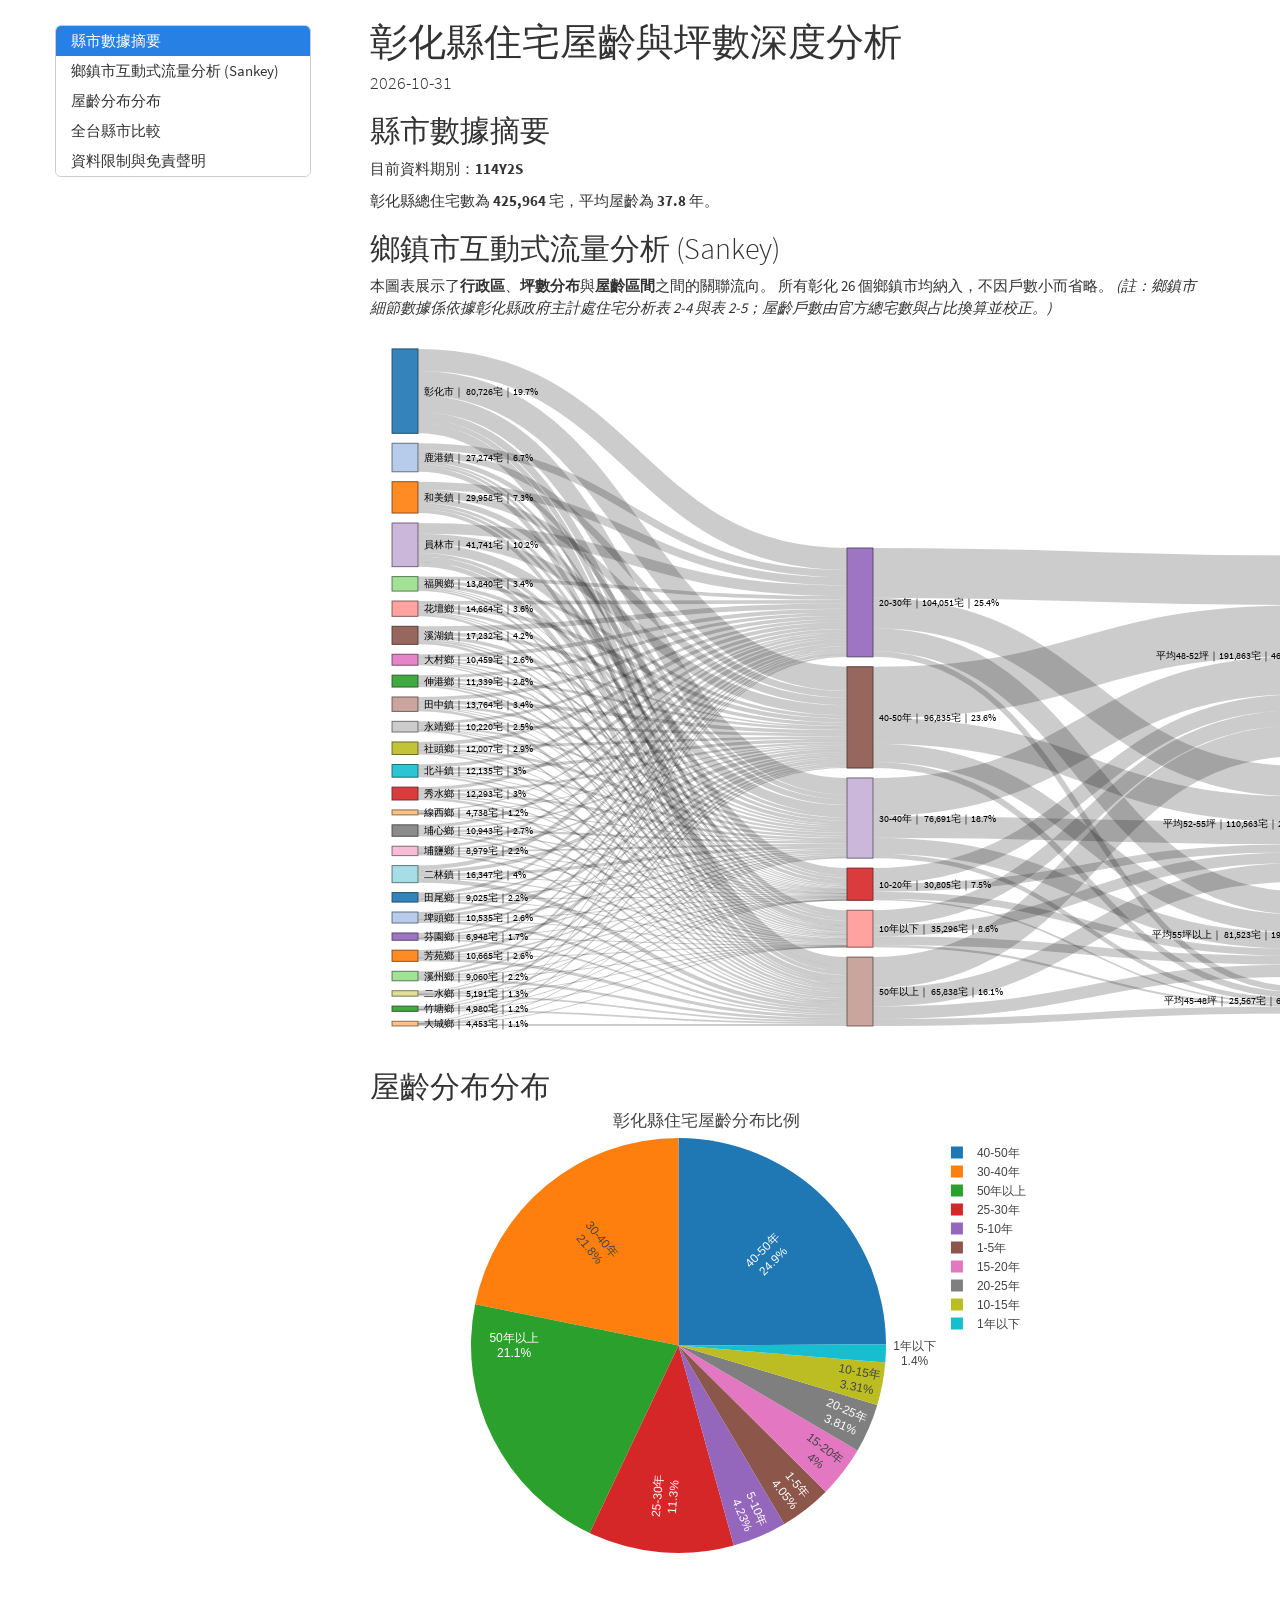
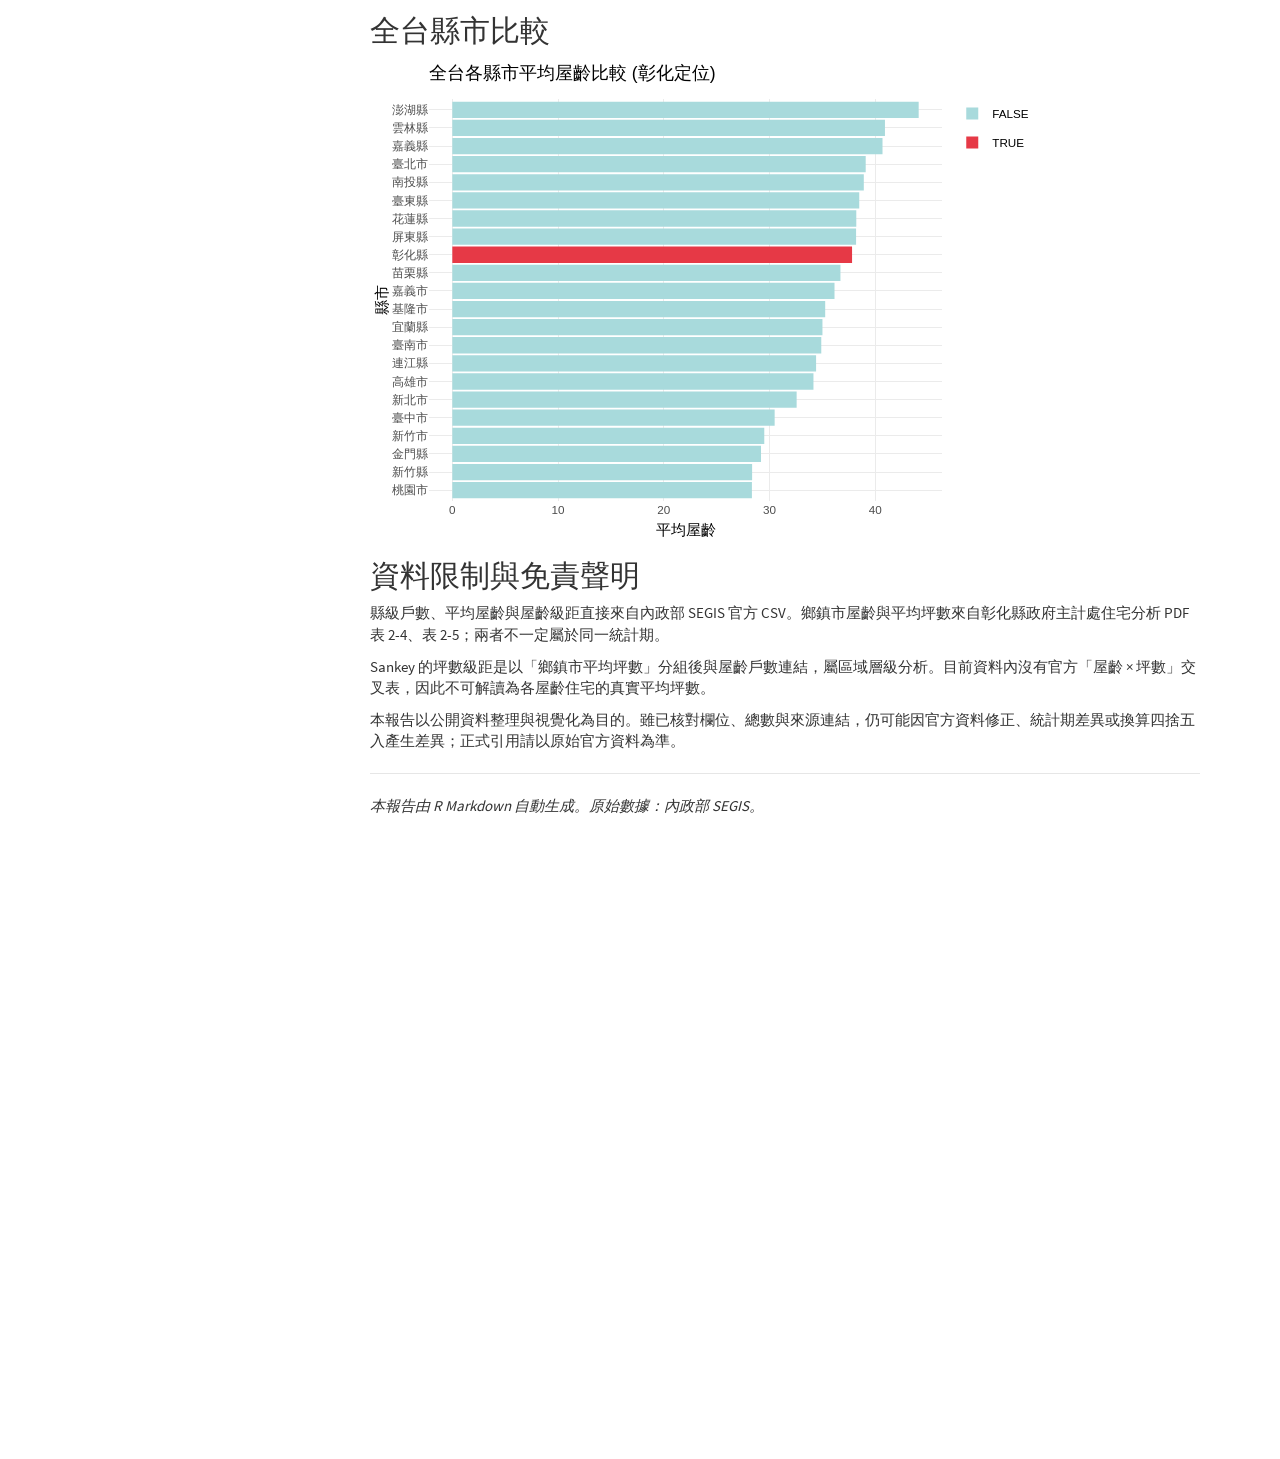
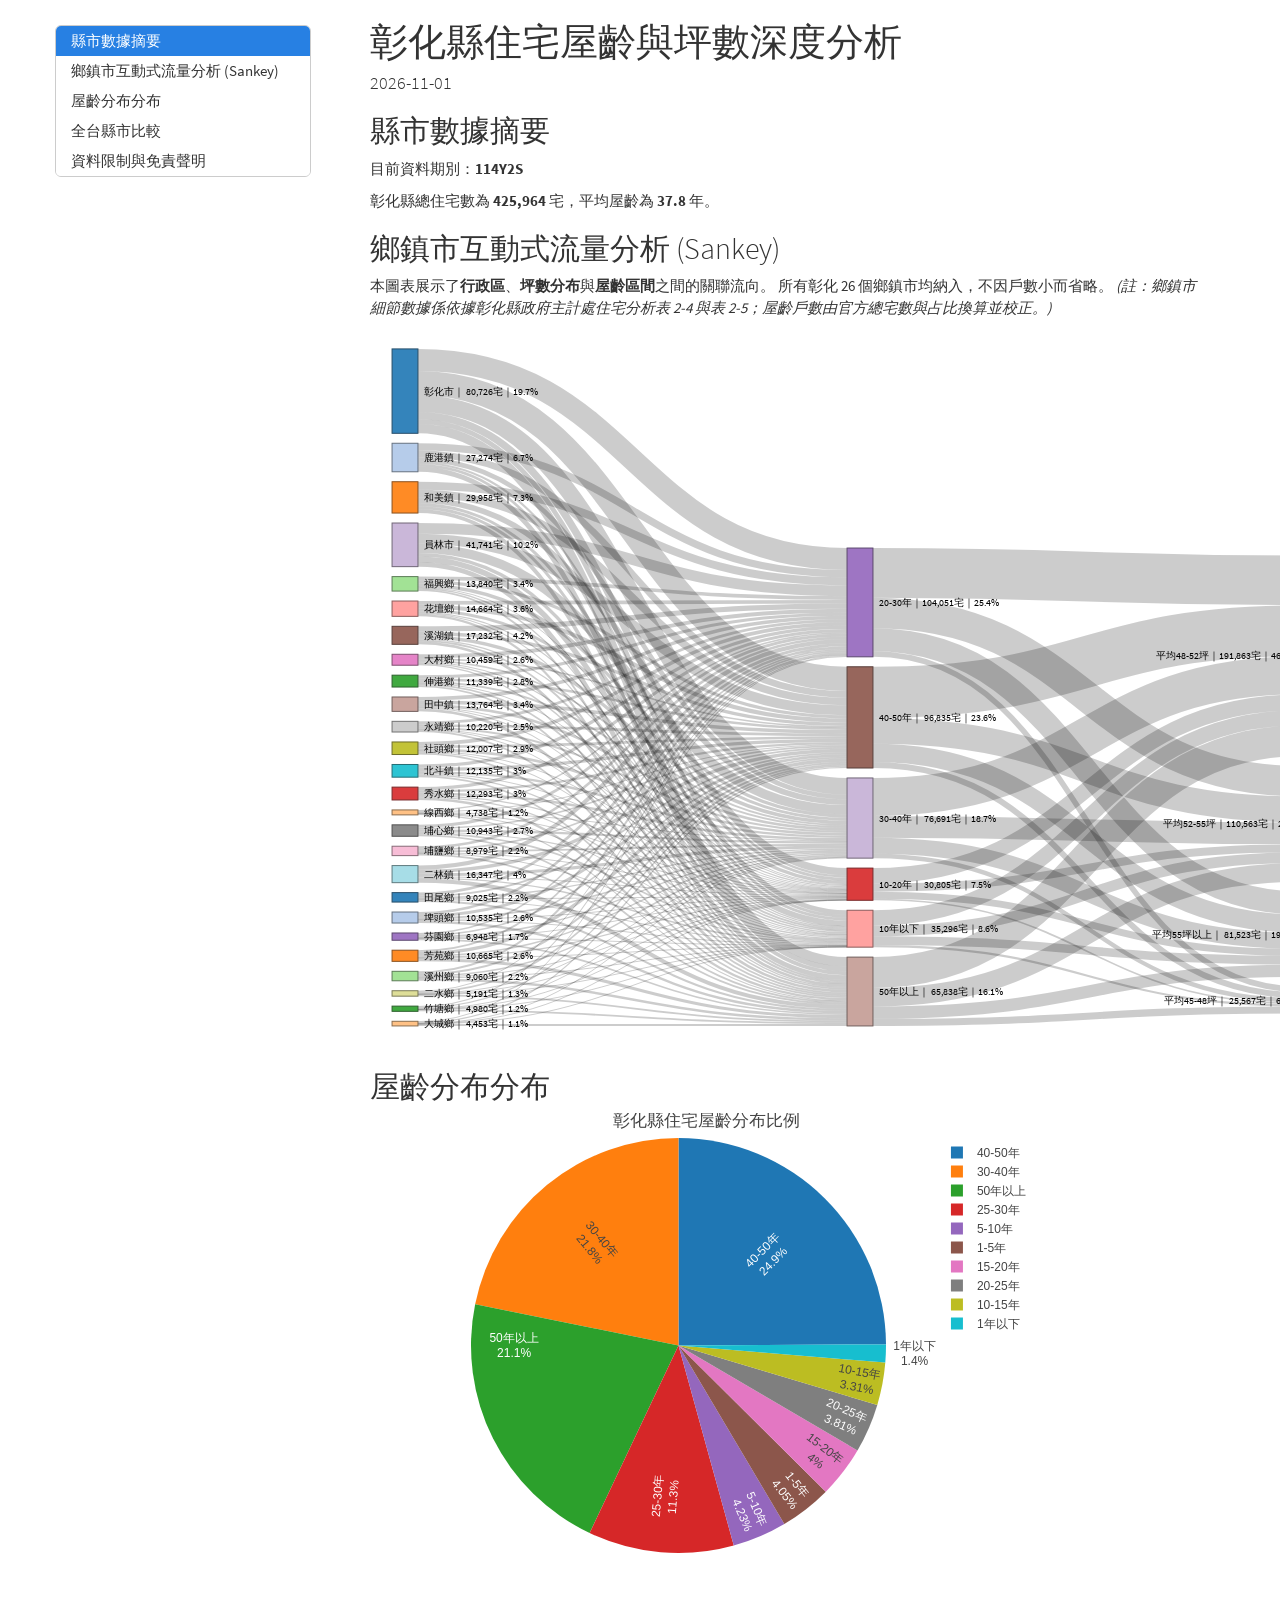
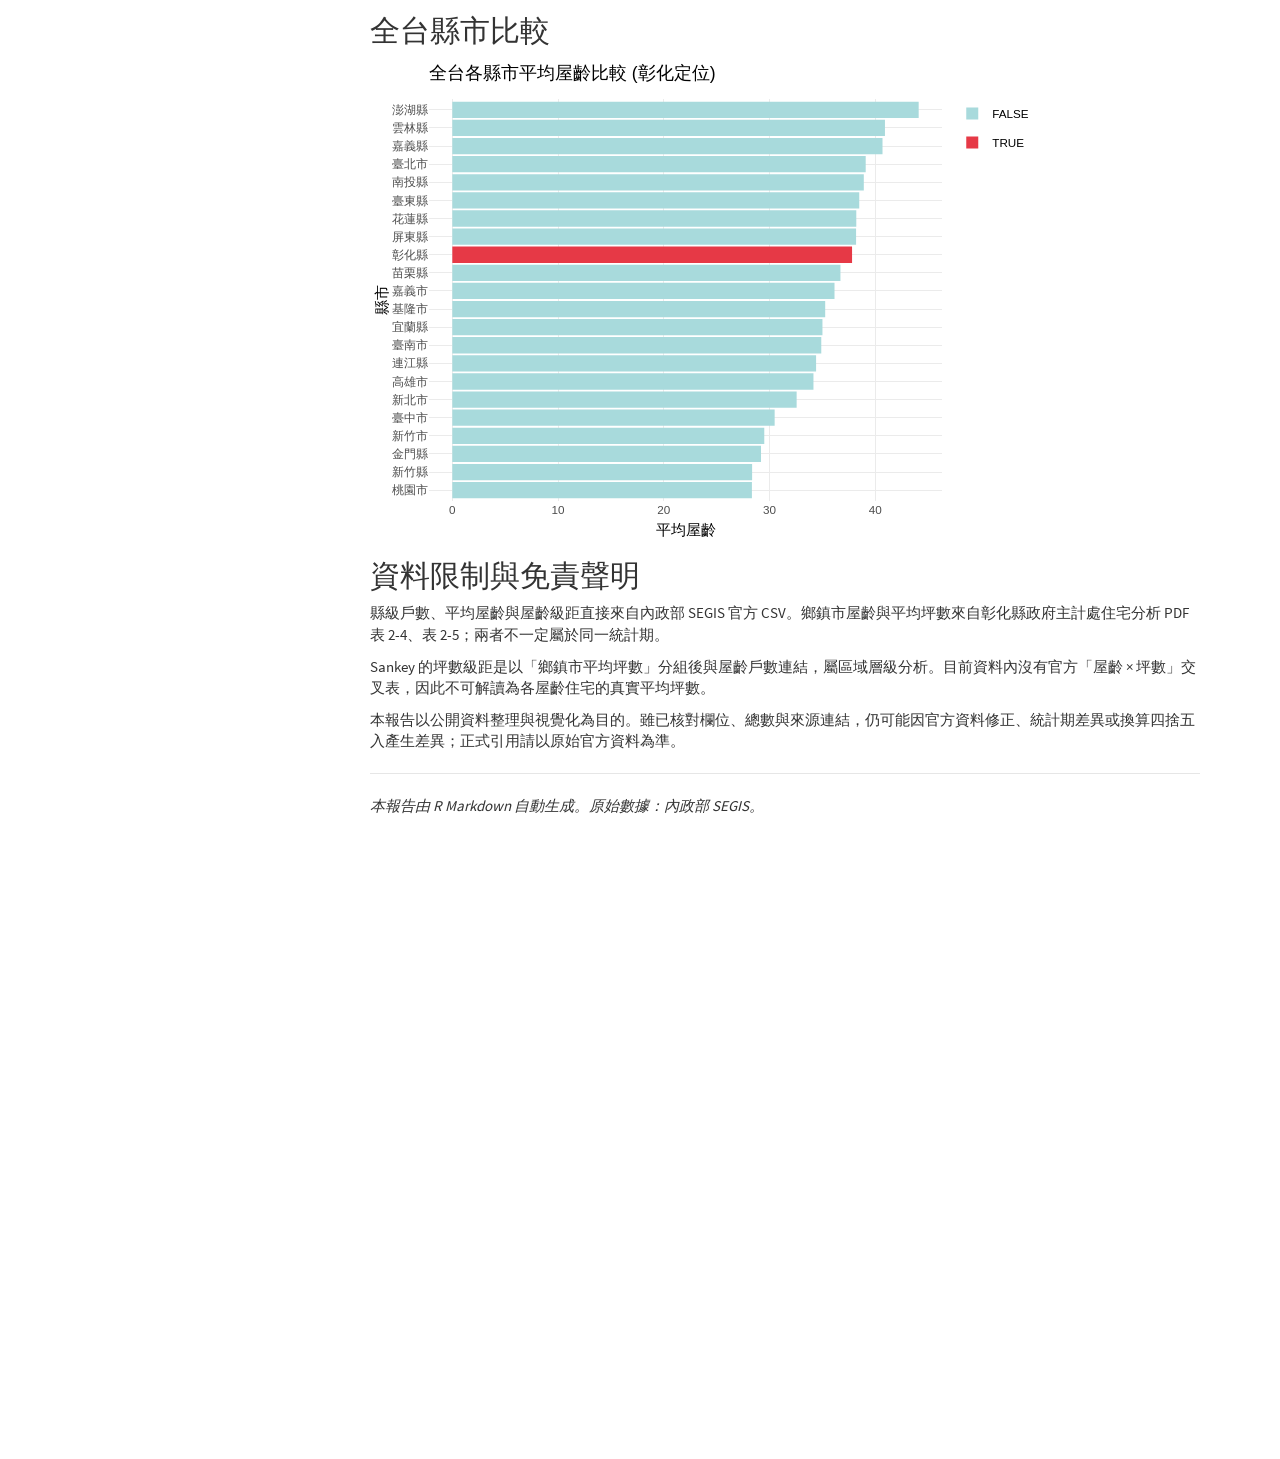
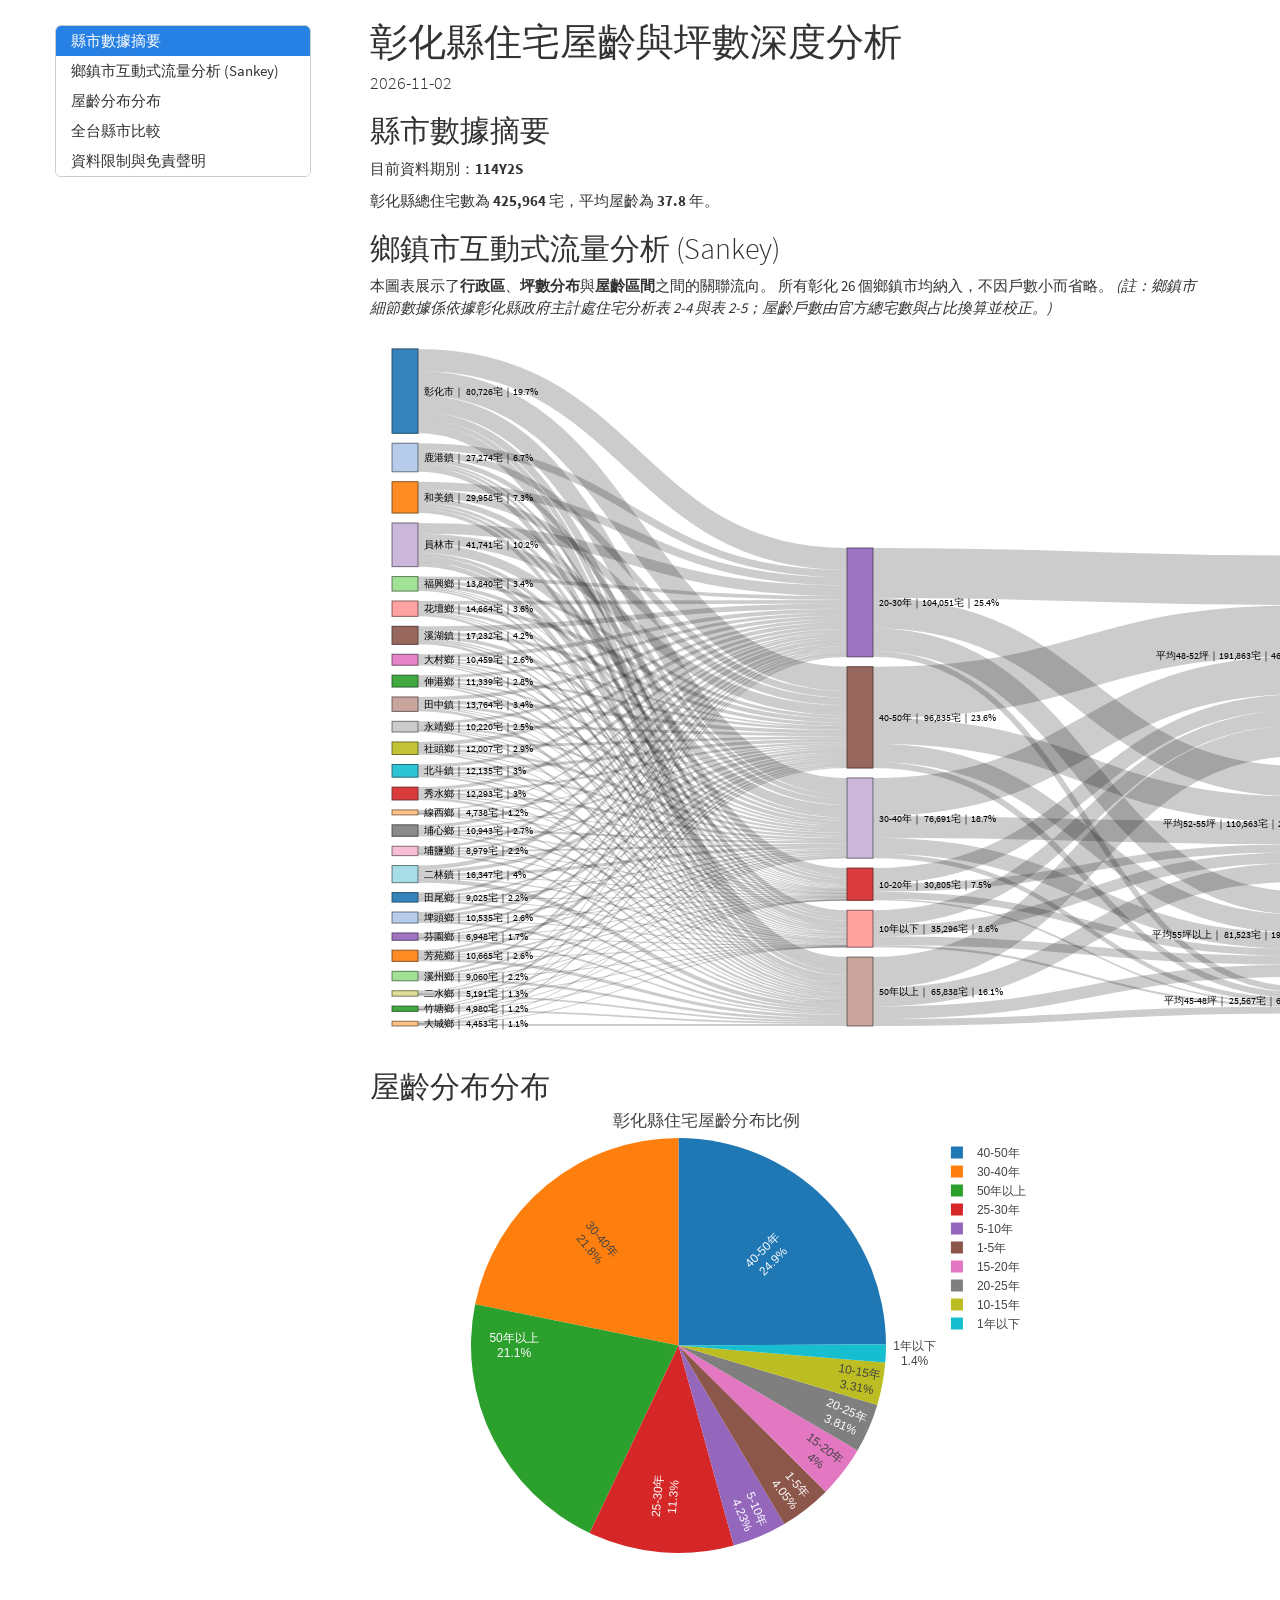
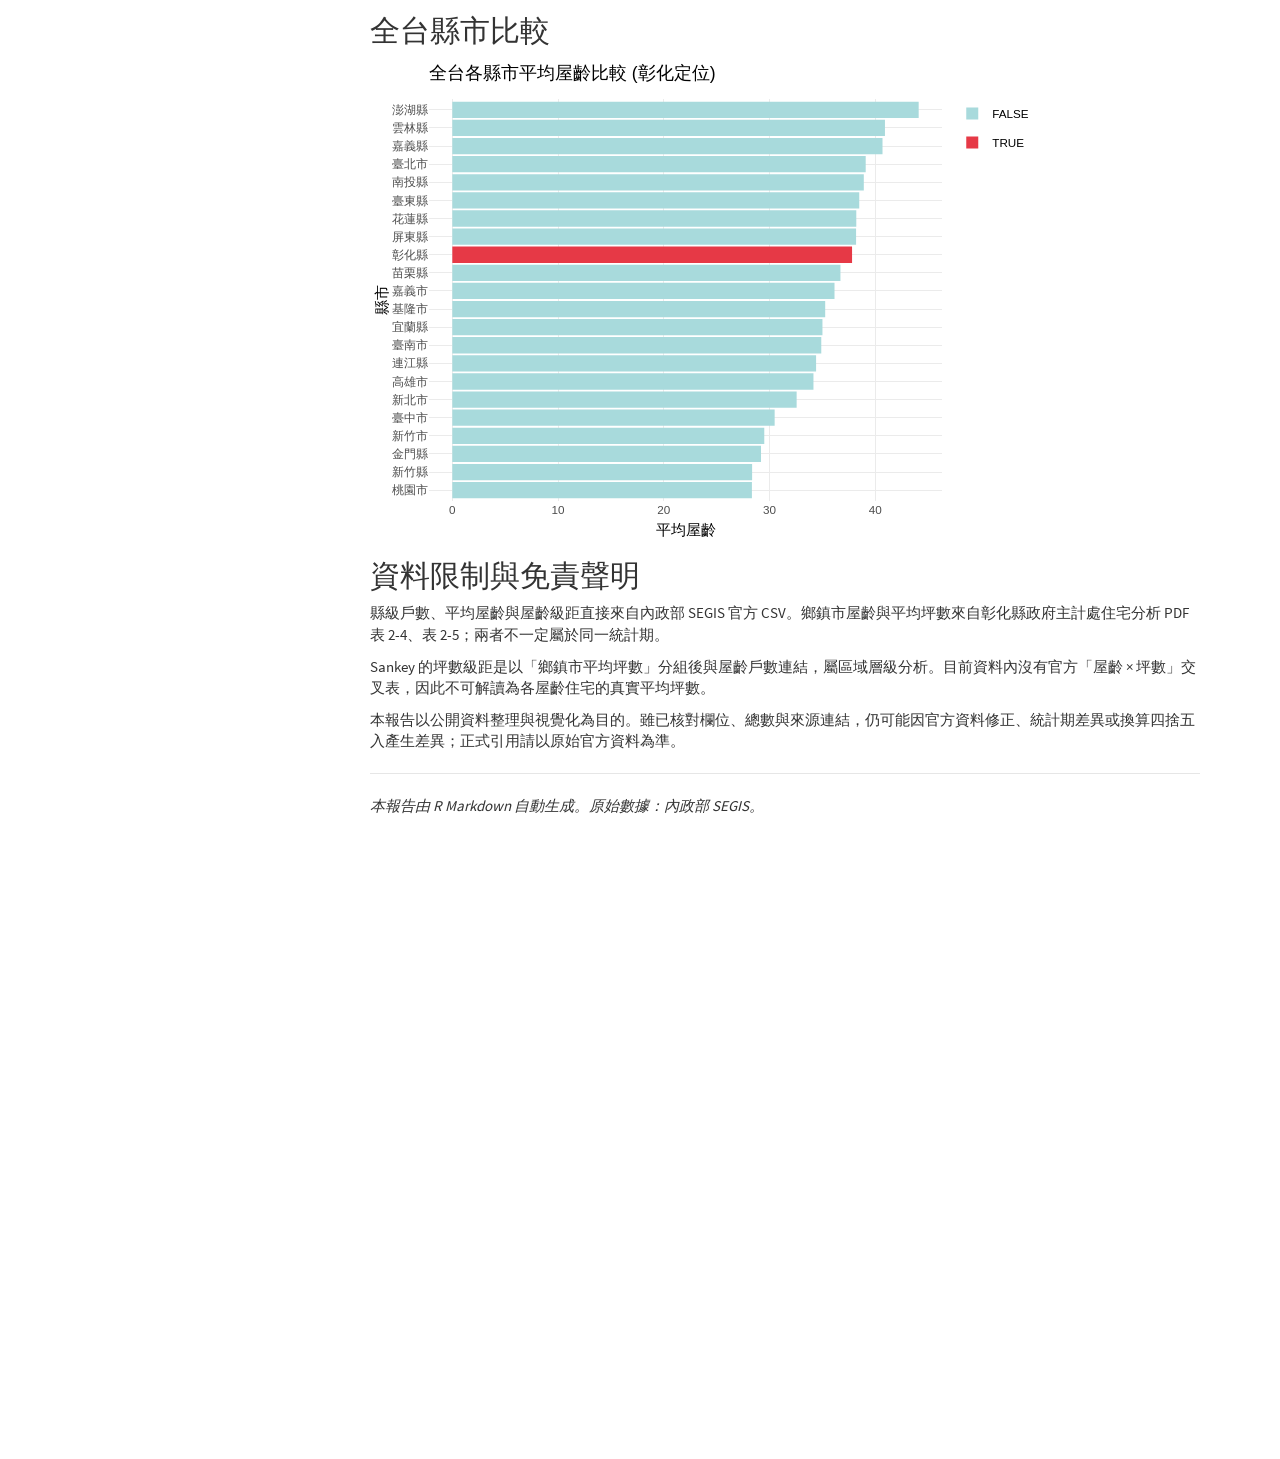
